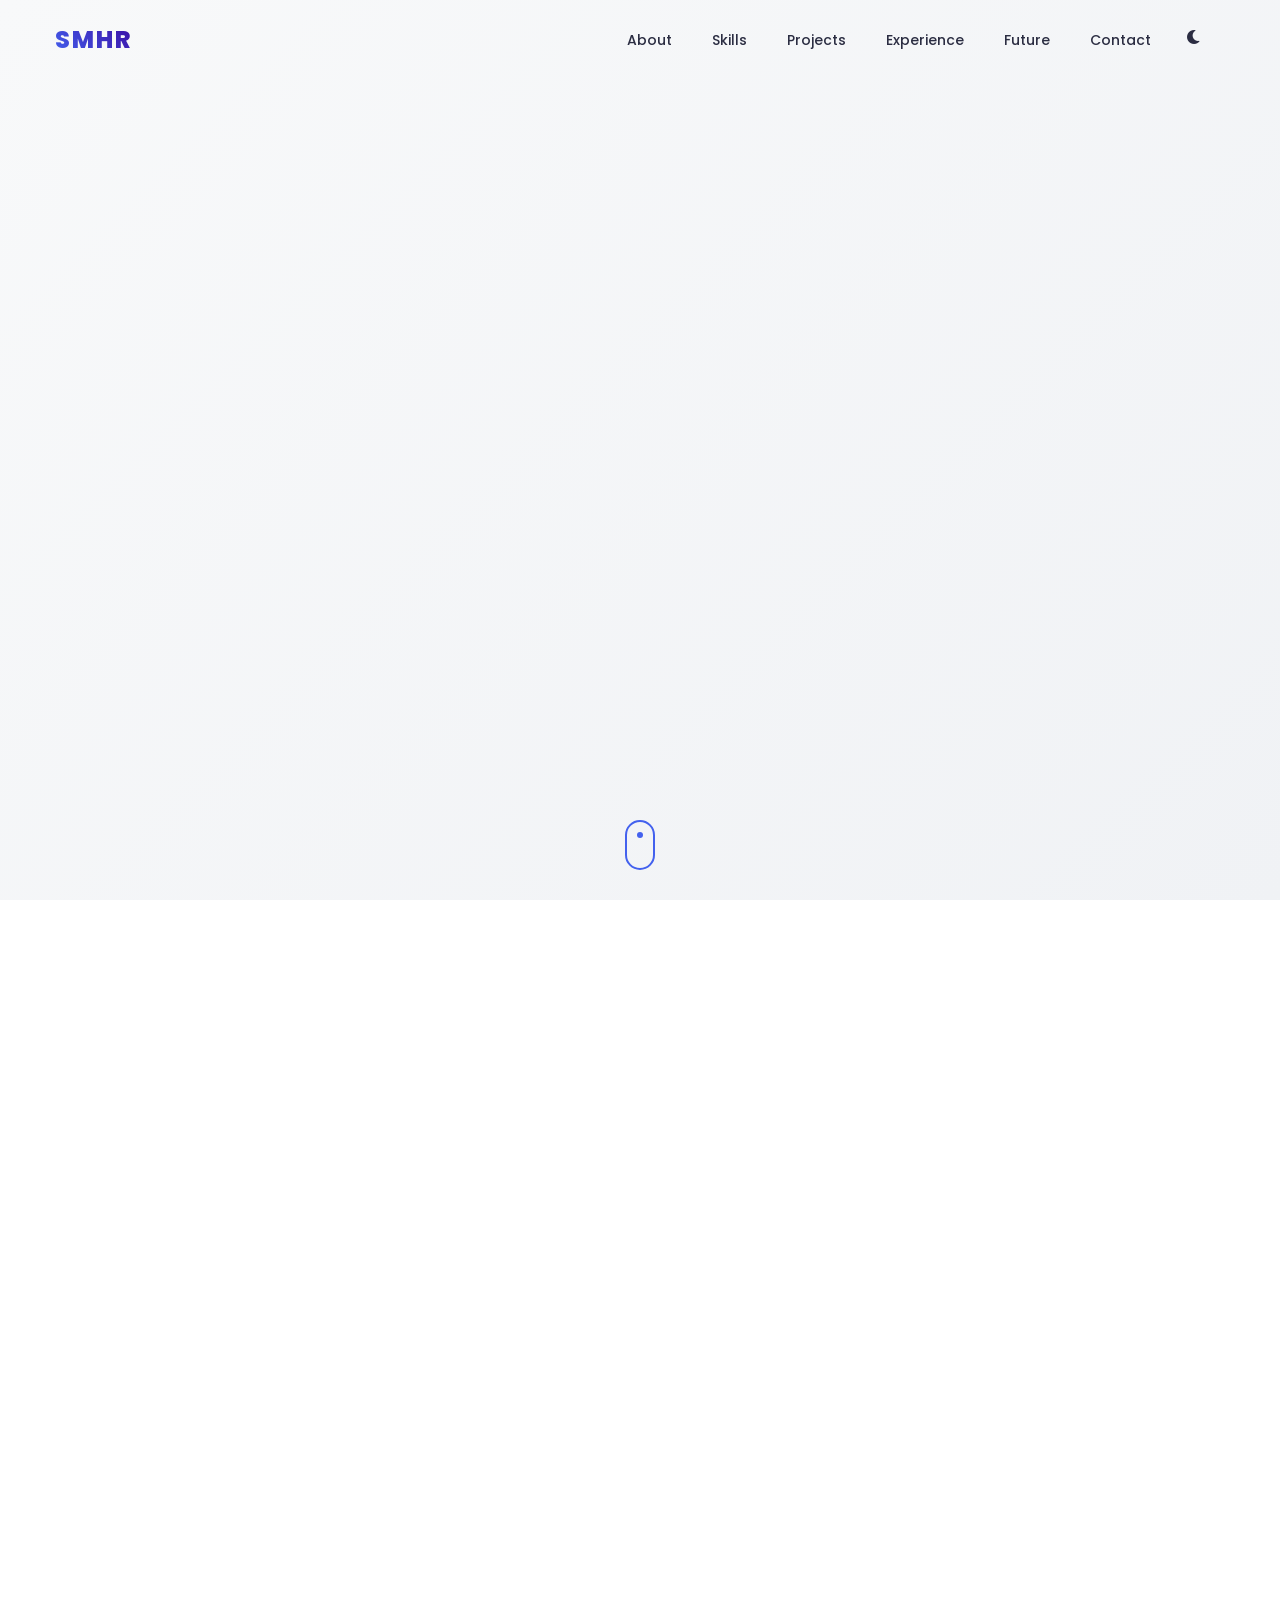
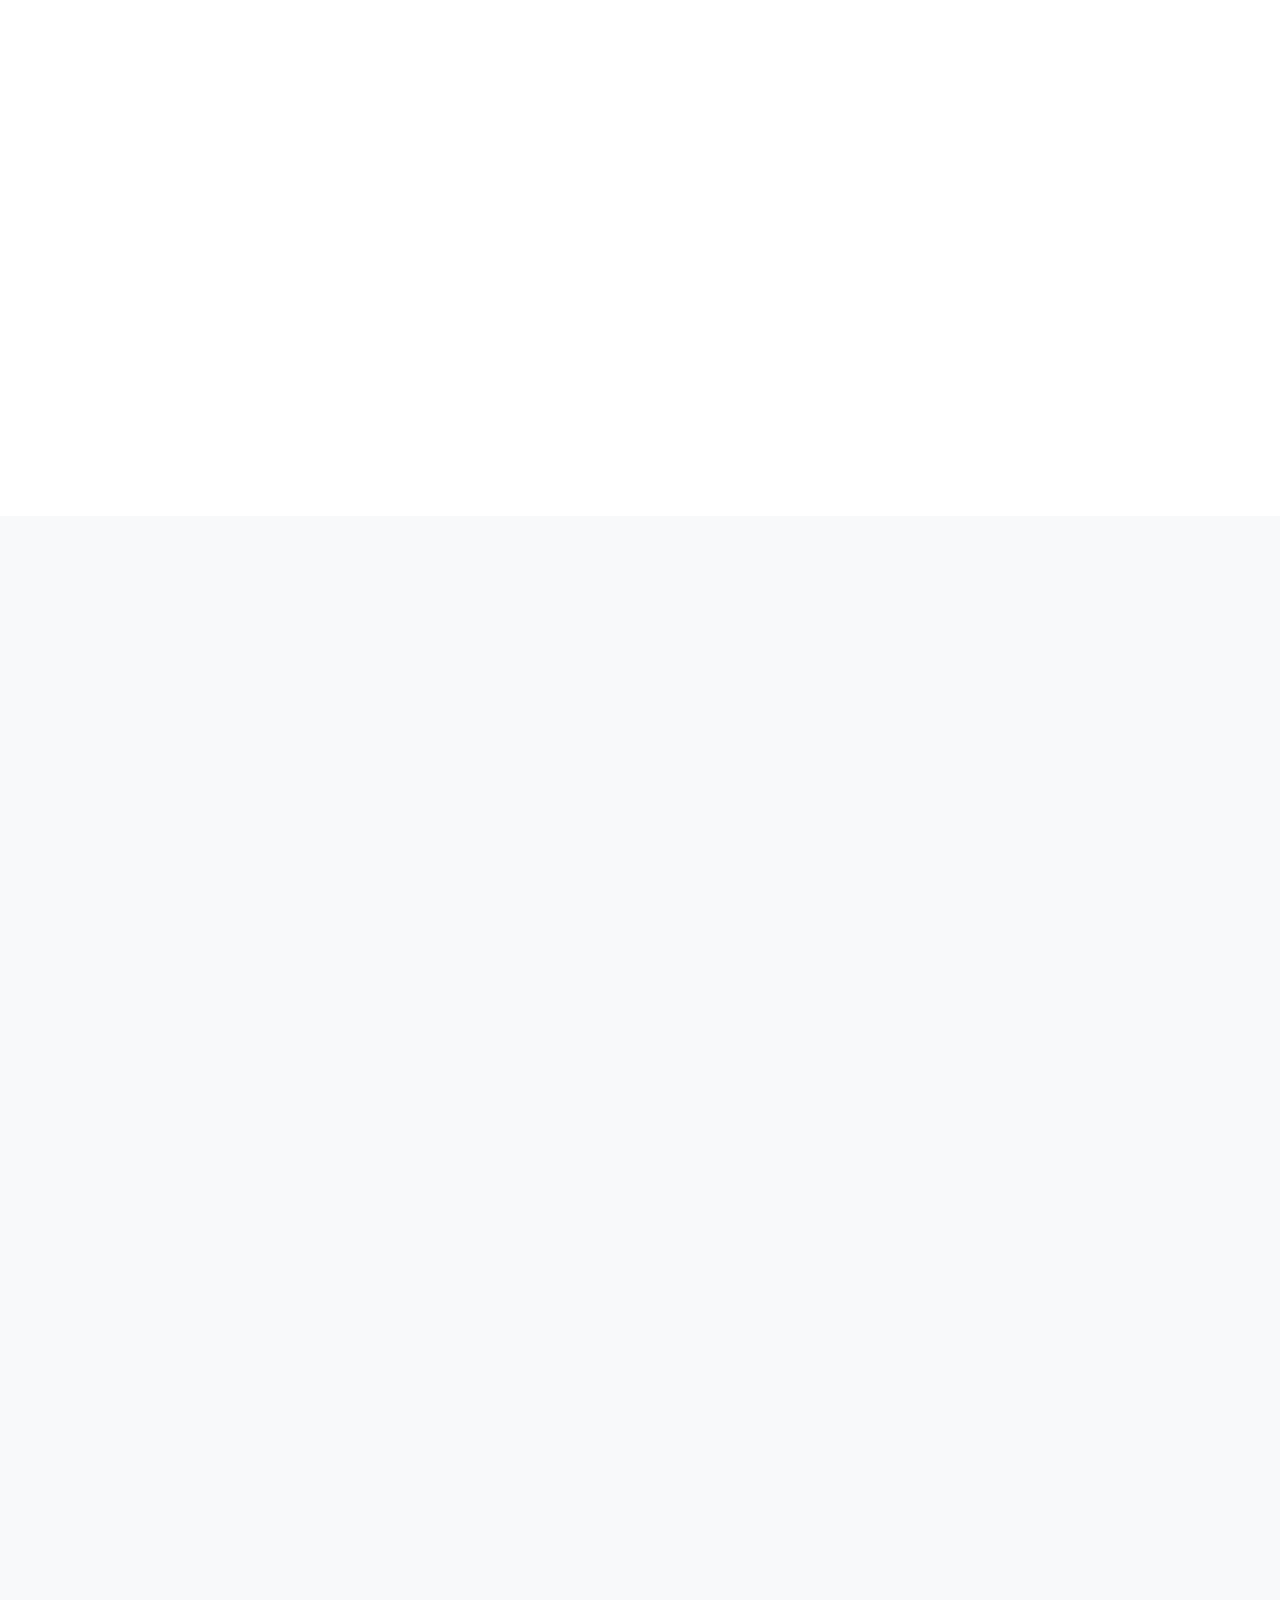
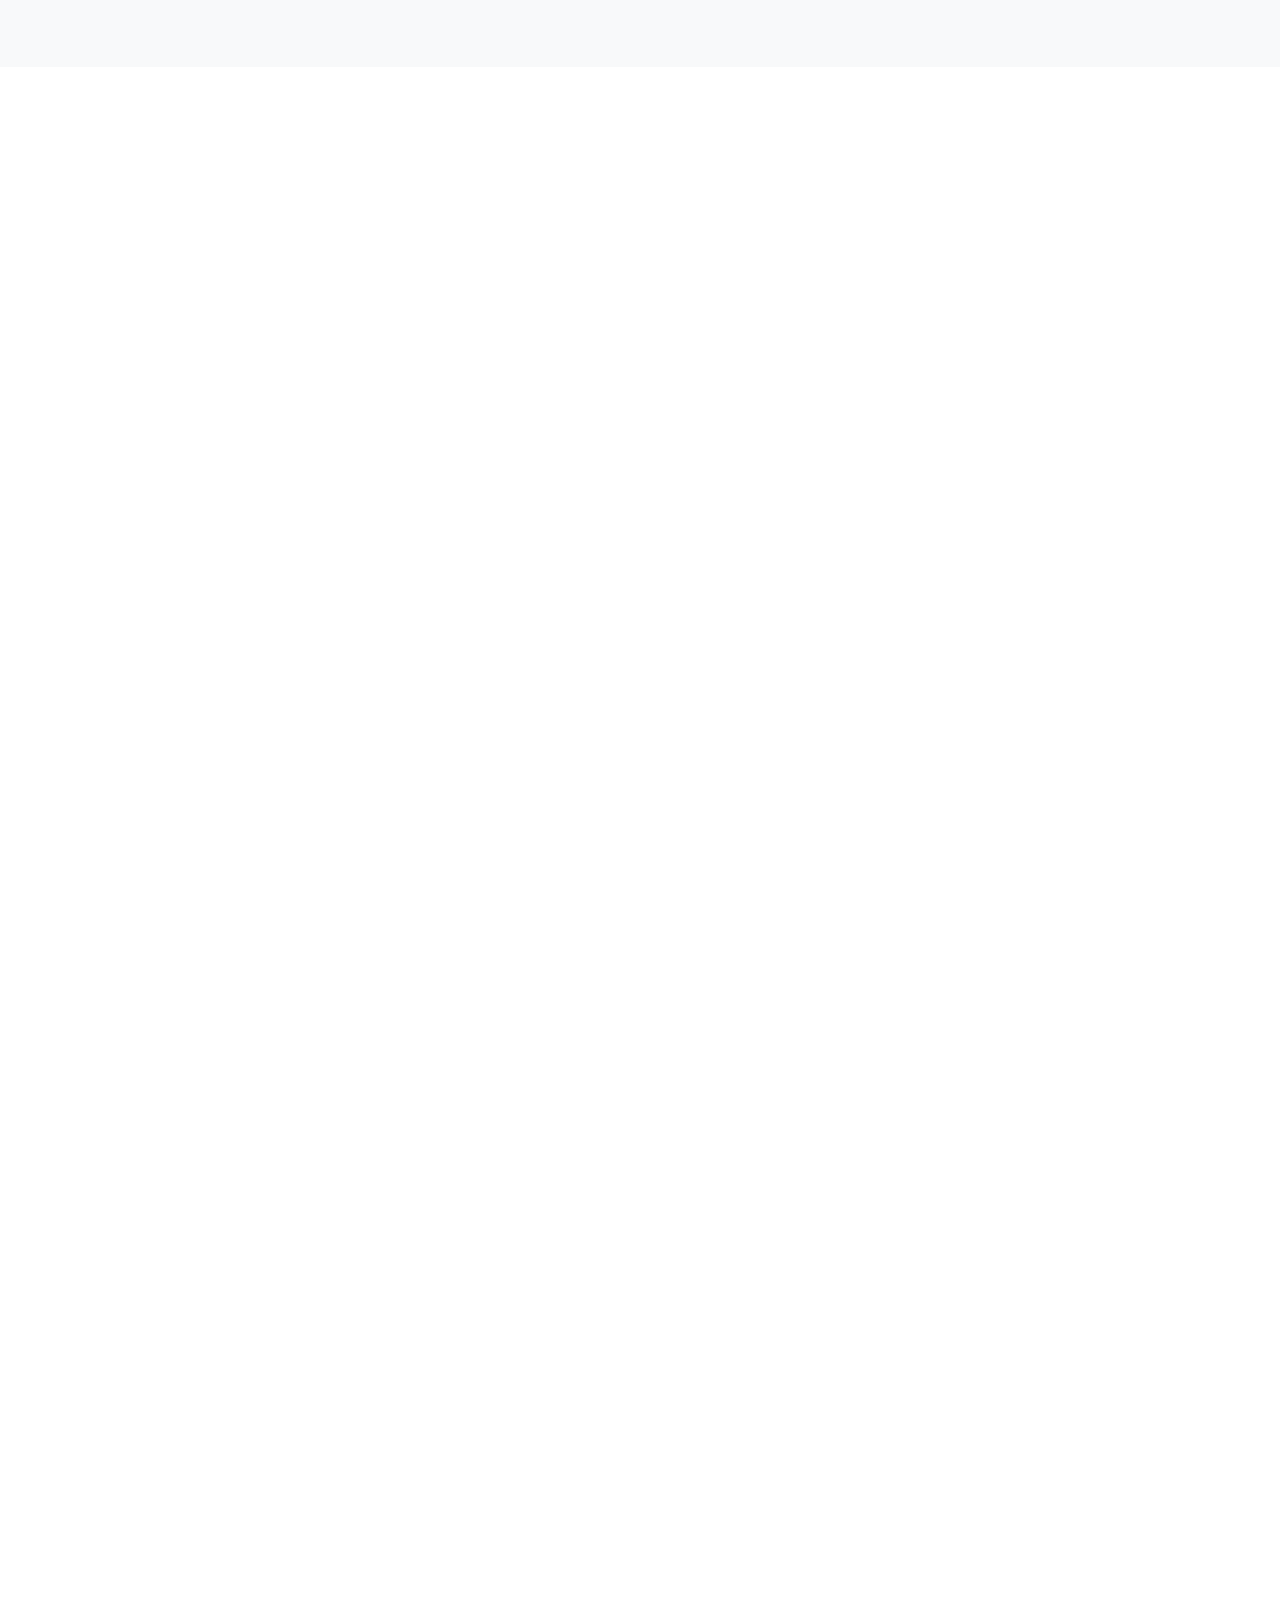
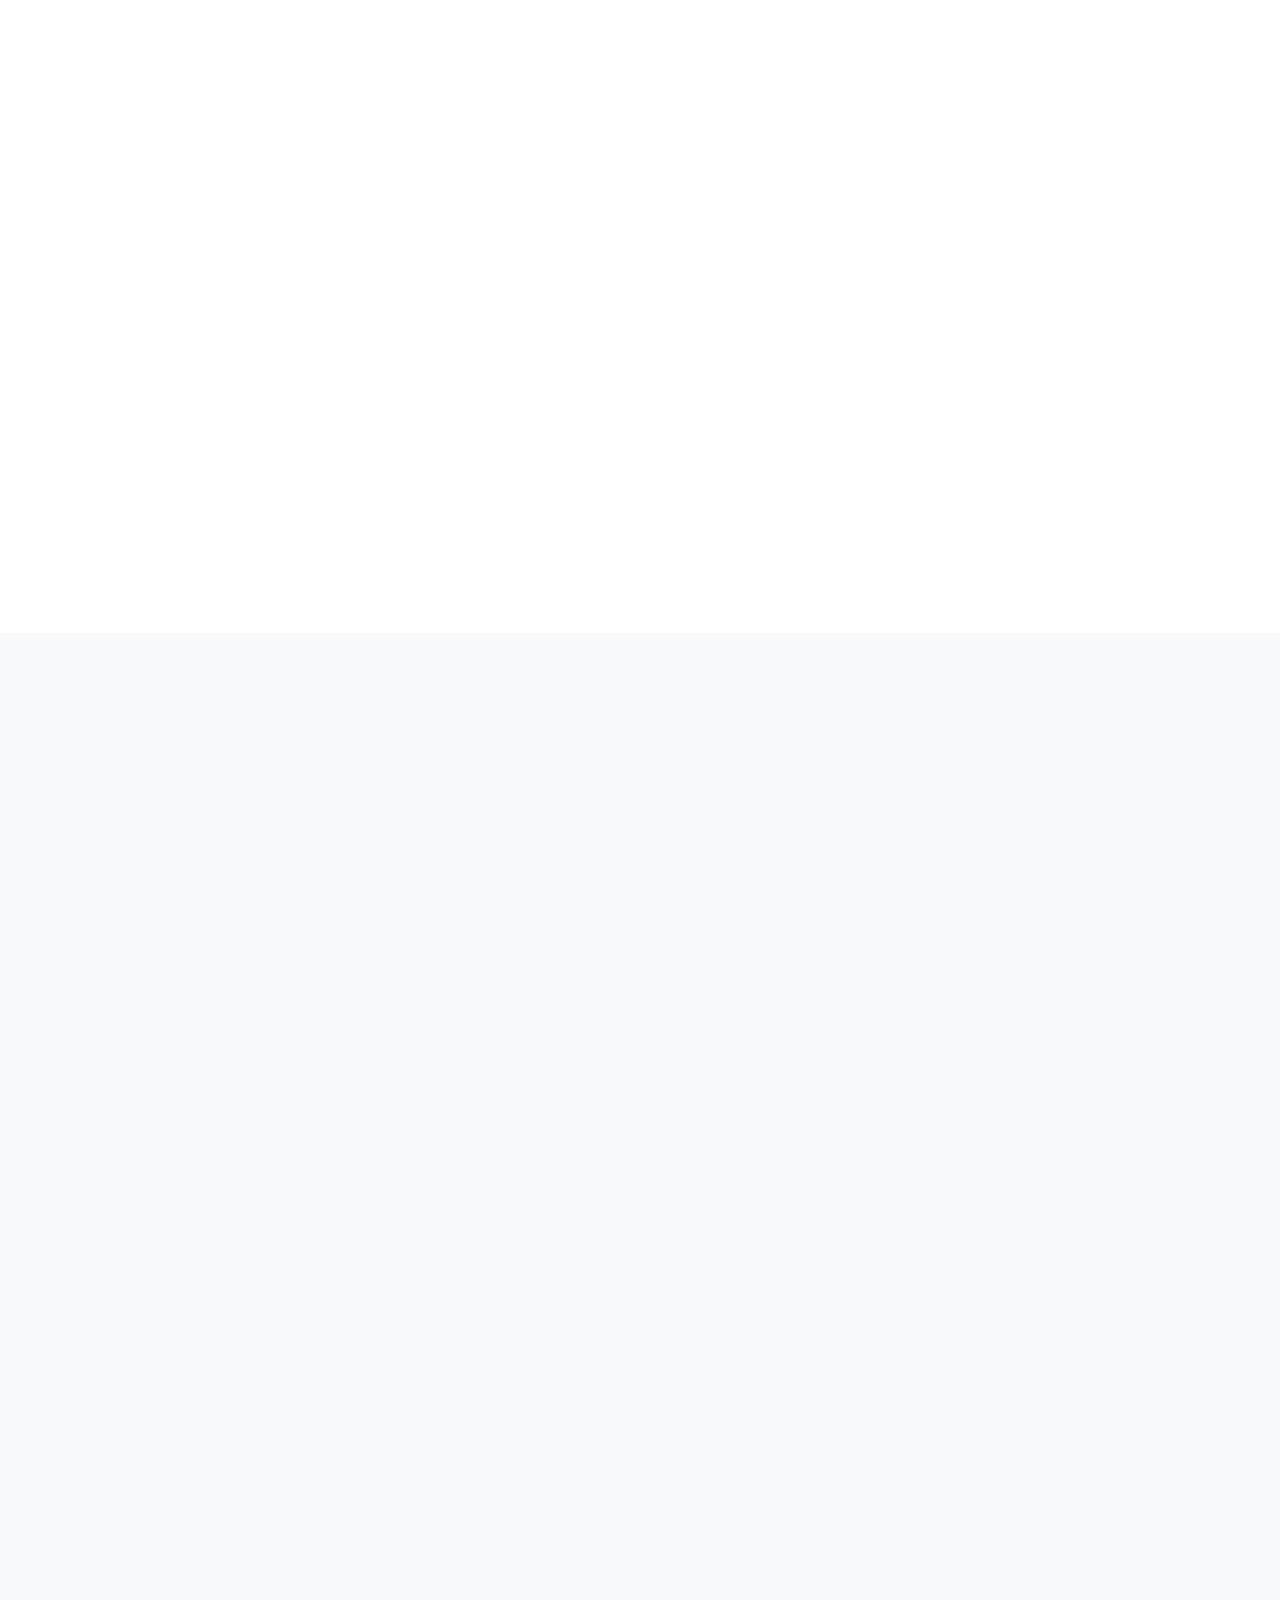
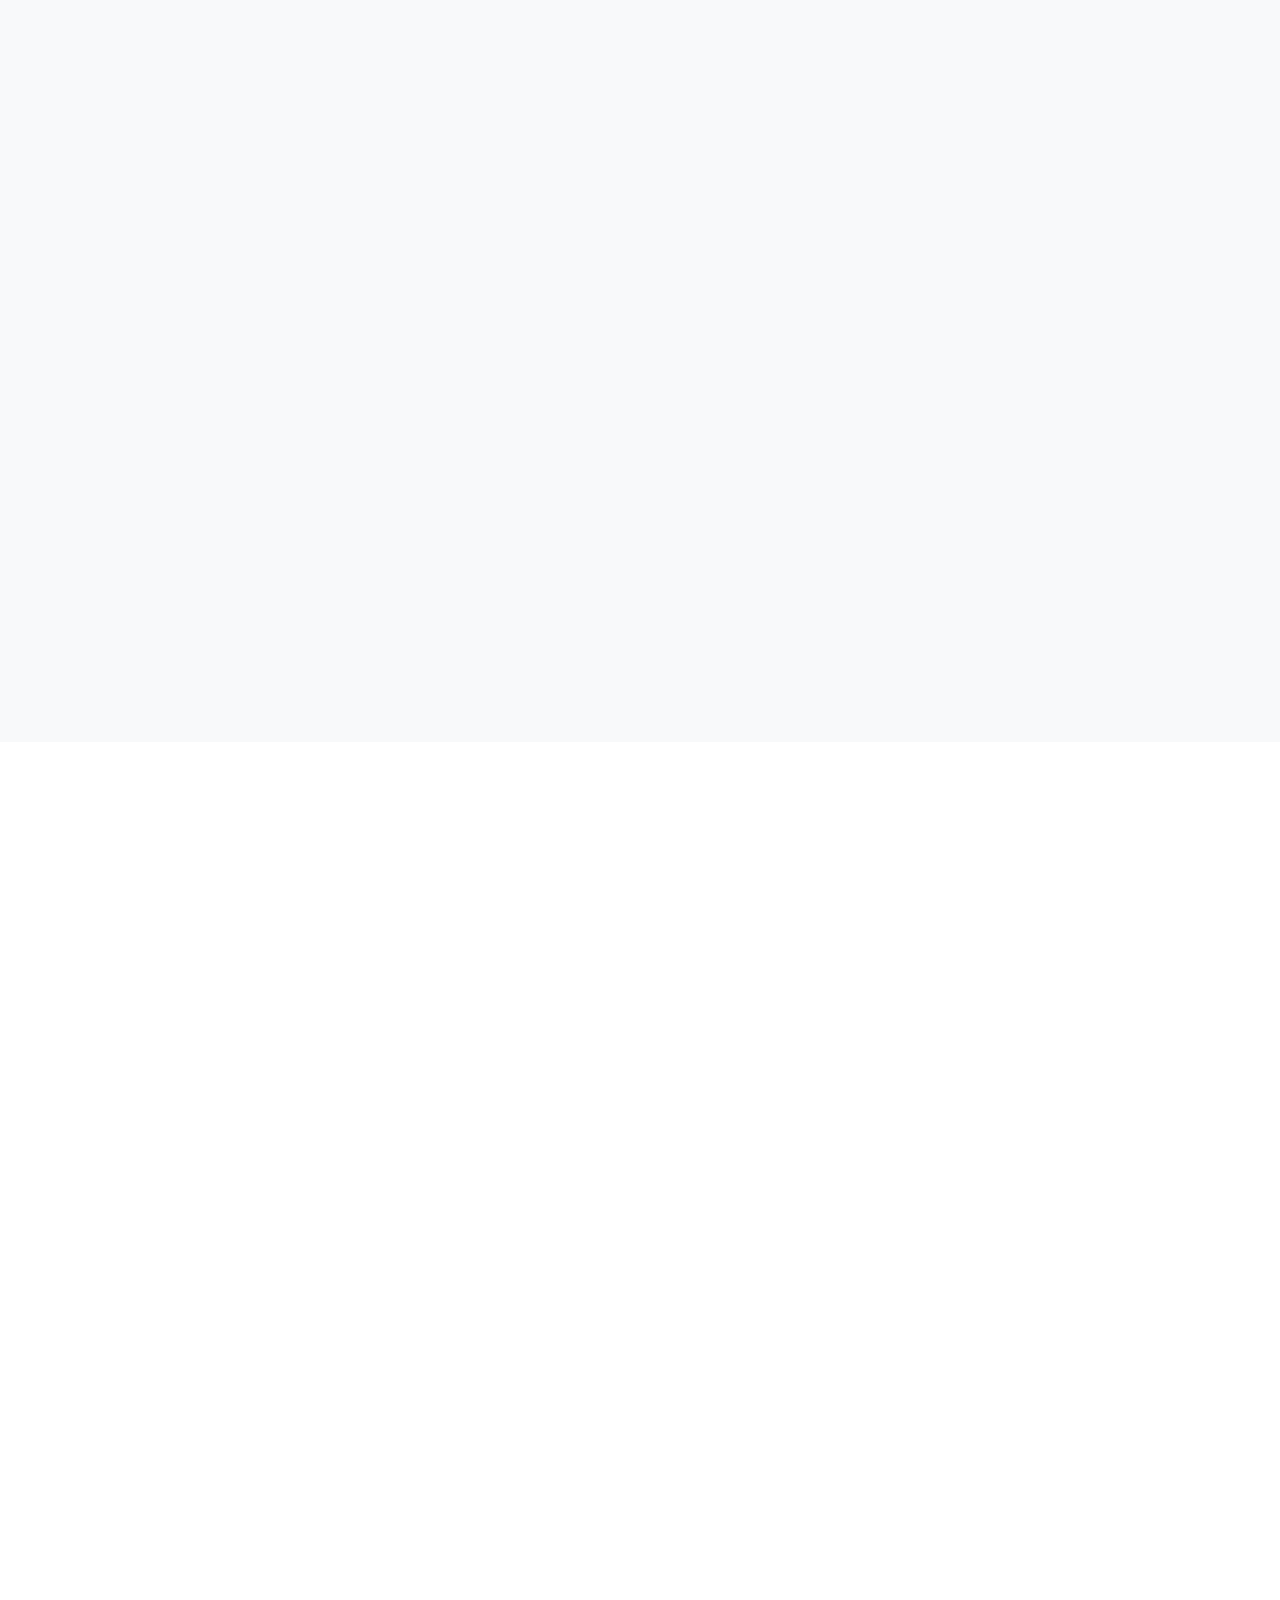
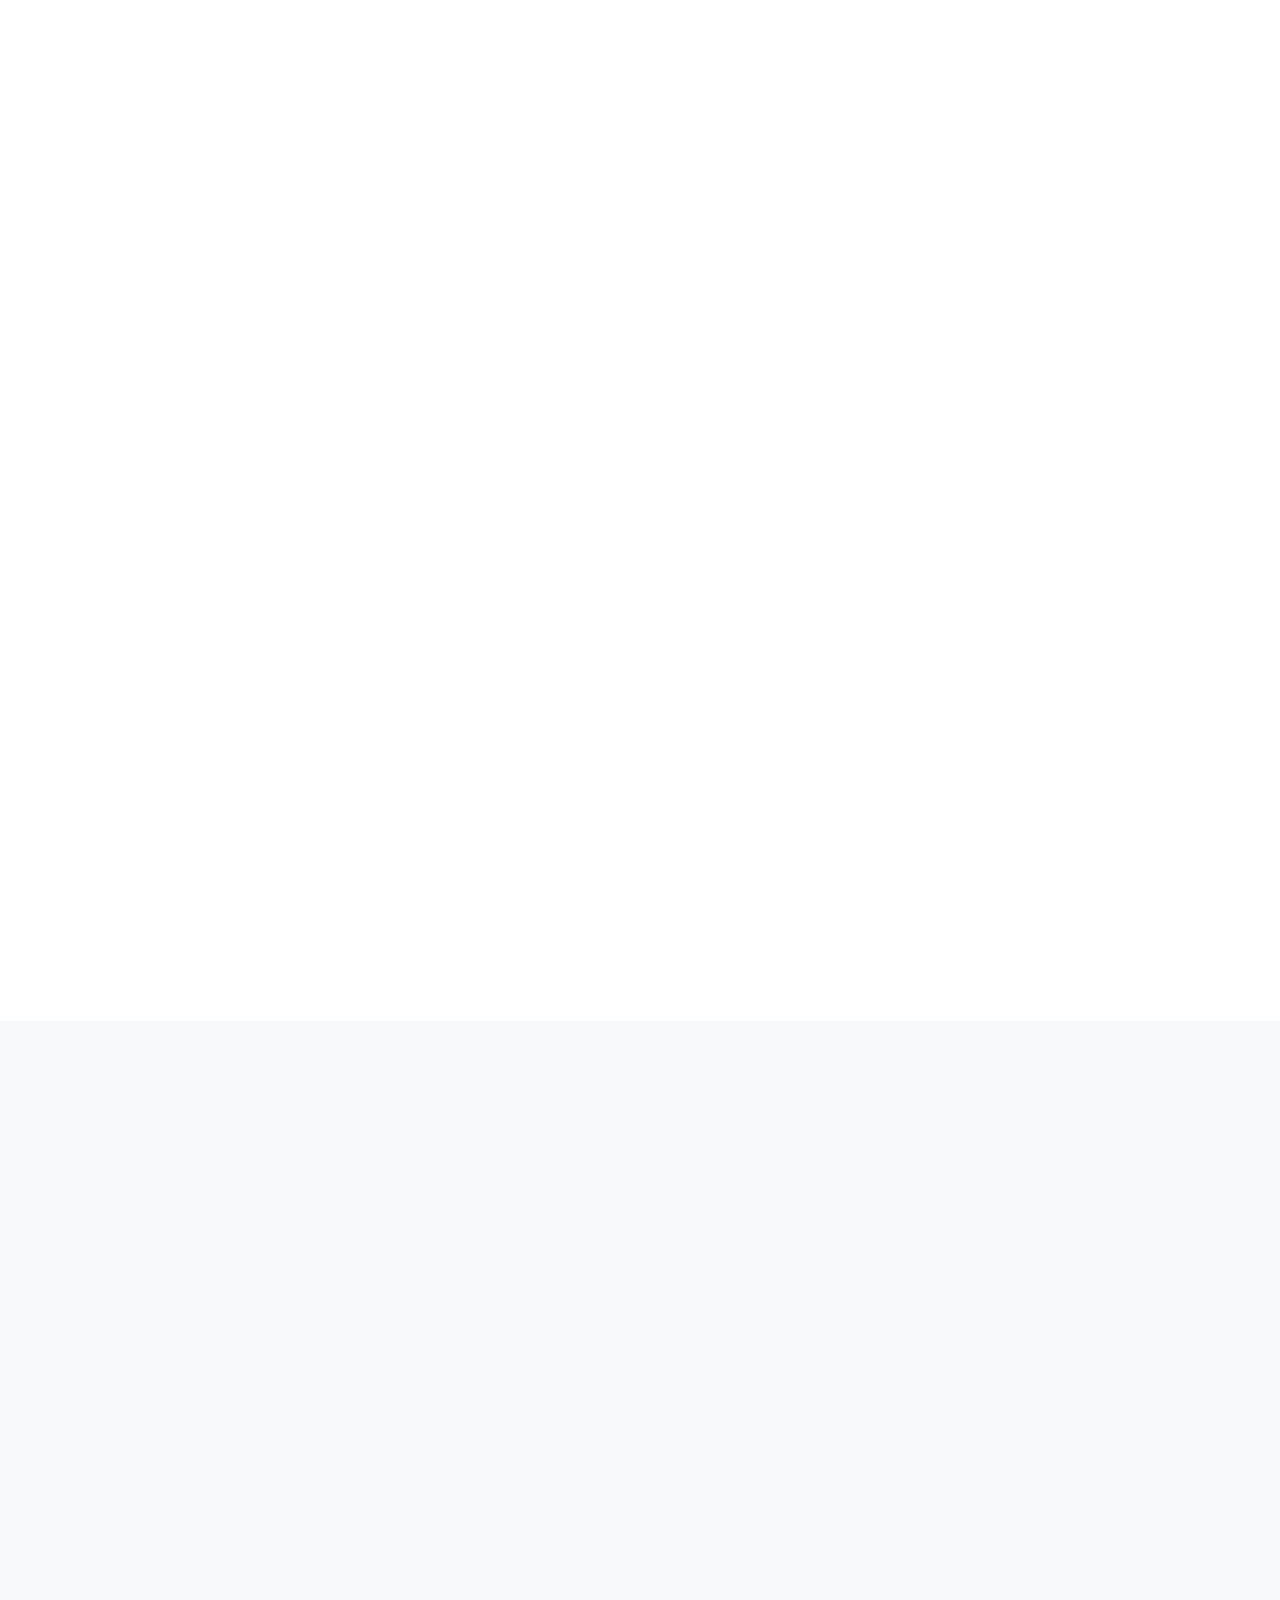
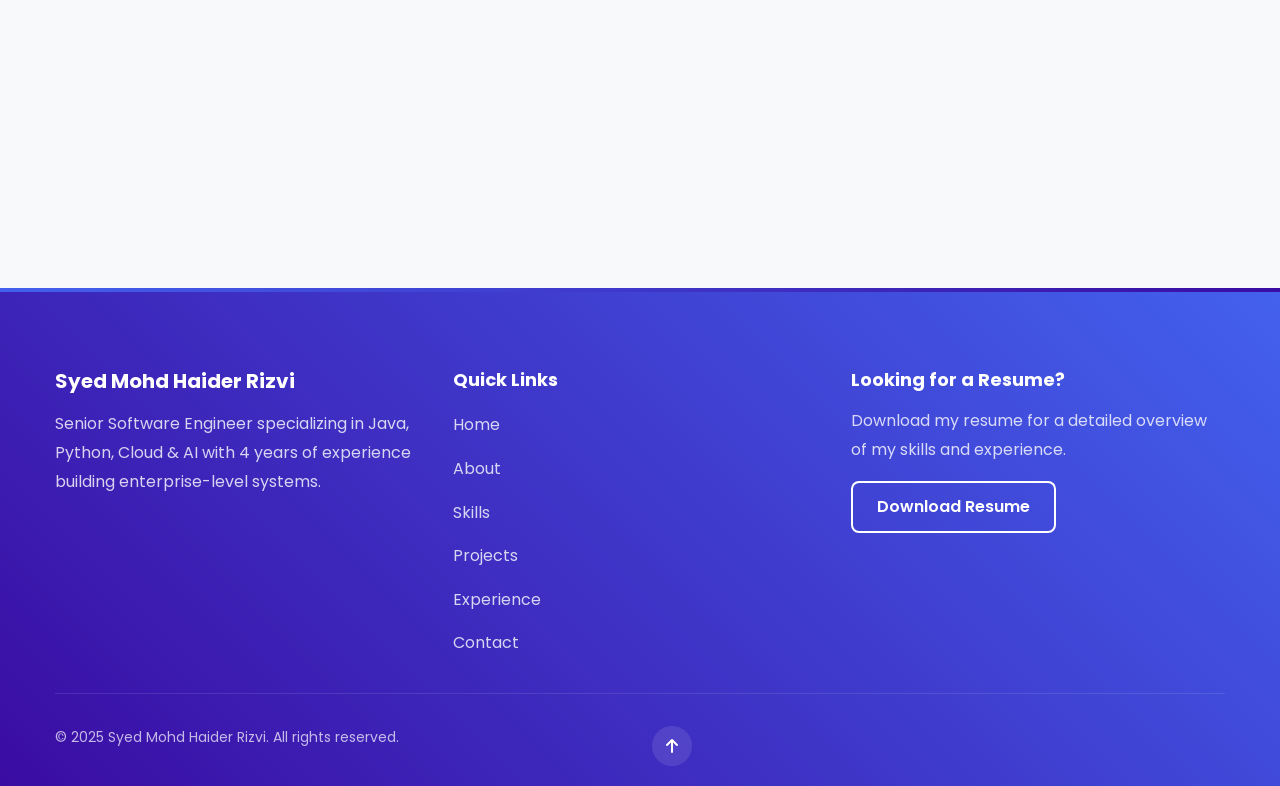
==== index.html @ 345842de "Update index.html" ====
<!DOCTYPE html>
<html lang="en">
<head>
    <meta charset="UTF-8">
    <meta name="viewport" content="width=device-width, initial-scale=1.0">
    <title>Syed Mohd Haider Rizvi | Senior Software Engineer</title>
    <meta name="description" content="Senior Software Engineer specializing in Java, Python, Cloud Architecture, AI applications, and Generative AI with 4 years of experience at HSBC and Ford.">

    <!-- Favicon -->
    <link rel="icon" type="image/png" href="favicon.png">

    <!-- Bootstrap CSS -->
    <link href="https://cdn.jsdelivr.net/npm/bootstrap@5.3.0-alpha1/dist/css/bootstrap.min.css" rel="stylesheet">
    
    <!-- Font Awesome -->
    <link rel="stylesheet" href="https://cdnjs.cloudflare.com/ajax/libs/font-awesome/6.0.0/css/all.min.css">
    
    <!-- Google Fonts -->
    <link href="https://fonts.googleapis.com/css2?family=Poppins:wght@300;400;500;600;700&family=Roboto:wght@300;400;500;700&display=swap" rel="stylesheet">
    
    <!-- AOS Animation Library -->
    <link href="https://unpkg.com/aos@2.3.1/dist/aos.css" rel="stylesheet">
    
    <!-- Custom CSS - with correct path -->
    <link rel="stylesheet" href="./css/style.css">
</head>
<body>
<!-- Preloader -->
<div id="preloader">
    <div class="loader">
        <svg width="100" height="100" viewBox="0 0 100 100">
            <circle class="loader-circle" cx="50" cy="50" r="40" />
            <circle class="loader-circle inner" cx="50" cy="50" r="30" />
        </svg>
    </div>
</div>

<!-- Navbar -->
<nav class="navbar navbar-expand-lg fixed-top" id="mainNav">
    <div class="container">
        <a class="navbar-brand js-scroll-trigger" href="#page-top">
            <span class="logo-text">SMHR</span>
        </a>
        <button class="navbar-toggler" type="button" data-bs-toggle="collapse" data-bs-target="#navbarResponsive" aria-controls="navbarResponsive" aria-expanded="false" aria-label="Toggle navigation">
            <span class="navbar-toggler-icon"></span>
        </button>
        <div class="collapse navbar-collapse" id="navbarResponsive">
            <ul class="navbar-nav ms-auto">
                <li class="nav-item">
                    <a class="nav-link js-scroll-trigger" href="#about">About</a>
                </li>
                <li class="nav-item">
                    <a class="nav-link js-scroll-trigger" href="#skills">Skills</a>
                </li>
                <li class="nav-item">
                    <a class="nav-link js-scroll-trigger" href="#projects">Projects</a>
                </li>
                <li class="nav-item">
                    <a class="nav-link js-scroll-trigger" href="#experience">Experience</a>
                </li>
                <li class="nav-item">
                    <a class="nav-link js-scroll-trigger" href="#future">Future</a>
                </li>
                <li class="nav-item">
                    <a class="nav-link js-scroll-trigger" href="#contact">Contact</a>
                </li>
                <li class="nav-item">
                    <button class="btn btn-sm mode-toggle" id="dark-mode-toggle">
                        <i class="fas fa-moon"></i>
                    </button>
                </li>
            </ul>
        </div>
    </div>
</nav>

<!-- Hero Section with Advanced Particle Background -->
<header id="page-top" class="hero-section">
    <div id="particles-js"></div>
    <div class="container h-100">
        <div class="row h-100 align-items-center">
            <div class="col-lg-5 text-center text-lg-start mb-5 mb-lg-0" data-aos="fade-right">
                <div class="profile-card">
                    <div class="profile-img-wrapper">
                        <div class="profile-img-container">
                            <img src="image.png" class="profile-img" alt="Syed Mohd Haider Rizvi">
                        </div>
                    </div>
                    <div class="profile-social-links">
                        <a href="https://www.linkedin.com/in/s-m-h-rizvi-0a40441ab/" target="_blank" class="profile-social-link"><i class="fab fa-linkedin-in"></i></a>
                        <a href="https://github.com/haider1998" target="_blank" class="profile-social-link"><i class="fab fa-github"></i></a>
                        <a href="mailto:syed.mohd.haider.rizvi281@gmail.com" class="profile-social-link"><i class="fas fa-envelope"></i></a>
                    </div>
                </div>
            </div>
            <div class="col-lg-7" data-aos="fade-left">
                <div class="hero-content">
                    <div class="hero-greeting">Hi, I'm</div>
                    <h1 class="hero-name">Syed Mohd Haider Rizvi</h1>
                    <div class="hero-title">
                        <span>Senior Software Engineer</span>
                        <div class="hero-line"></div>
                    </div>
                    <div class="hero-typed-wrapper">
                        I specialize in <span class="typed" id="typed-text"></span>
                    </div>
                    <p class="hero-description">With 4 years of experience building enterprise-level systems, AI solutions, and cloud architectures for the financial sector. Creator of PyVisualizer and PipelineIQ, open-source tools enhancing developer productivity and system performance.</p>
                    <div class="hero-btns">
                        <a href="#projects" class="btn btn-primary btn-lg js-scroll-trigger">View My Work</a>
                        <a href="#contact" class="btn btn-outline-primary btn-lg js-scroll-trigger">Contact Me</a>
                        <a href="https://github.com/haider1998/haider1998.github.io/blob/main/Updated%20Resume%20Gen%20exp.pdf" class="btn btn-outline-secondary btn-lg" target="_blank">Download Resume</a>
                    </div>
                </div>
            </div>
        </div>
    </div>

    <div class="hero-scroll-indicator">
        <a href="#about" class="js-scroll-trigger">
            <div class="scroll-arrow"></div>
        </a>
    </div>
</header>

<!-- About Section -->
<section id="about" class="about-section">
    <div class="container">
        <div class="section-title text-center" data-aos="fade-up">
            <span class="subtitle">About Me</span>
            <h2>My Background</h2>
            <div class="title-underline"></div>
        </div>

        <div class="row justify-content-center">
            <div class="col-lg-10">
                <div class="about-content" data-aos="fade-up">
                    <p class="lead-text">I'm a <strong>Senior Software Engineer</strong> passionate about building scalable, efficient solutions that solve complex business problems. With a focus on <strong>Java, Python, cloud technologies and AI</strong>, I've helped organizations optimize their systems and deliver innovative products.</p>

                    <div class="about-cards">
                        <div class="row">
                            <div class="col-md-4">
                                <div class="about-card" data-aos="zoom-in" data-aos-delay="100">
                                    <div class="about-card-icon">
                                        <i class="fas fa-code"></i>
                                    </div>
                                    <h3>Technical Excellence</h3>
                                    <p>I build high-performance, secure, and scalable applications using microservices architecture, cloud platforms, and modern programming languages.</p>
                                </div>
                            </div>
                            <div class="col-md-4">
                                <div class="about-card" data-aos="zoom-in" data-aos-delay="200">
                                    <div class="about-card-icon">
                                        <i class="fas fa-lightbulb"></i>
                                    </div>
                                    <h3>Innovation</h3>
                                    <p>I developed NLP-powered AI solutions that reduced query development time by 80% and created open-source tools for developer productivity.</p>
                                </div>
                            </div>
                            <div class="col-md-4">
                                <div class="about-card" data-aos="zoom-in" data-aos-delay="300">
                                    <div class="about-card-icon">
                                        <i class="fas fa-users"></i>
                                    </div>
                                    <h3>Leadership</h3>
                                    <p>I've mentored junior engineers, led development of mission-critical sub-products, and collaborated with global teams to deliver business value.</p>
                                </div>
                            </div>
                        </div>
                    </div>

                    <div class="about-philosophy mt-5">
                        <h3>My Philosophy</h3>
                        <p>I believe in delivering solutions that not only meet technical requirements but also drive business value. My approach combines deep technical knowledge with an understanding of business needs, allowing me to build systems that are both innovative and practical.</p>
                        <p>Whether optimizing existing systems to improve performance or creating new solutions that leverage cutting-edge technologies like AI and cloud computing, I'm committed to excellence in everything I build.</p>
                    </div>
                </div>
            </div>
        </div>
    </div>
</section>

<!-- Skills Section -->
<section id="skills" class="skills-section">
    <div class="container">
        <div class="section-title text-center" data-aos="fade-up">
            <span class="subtitle">My Expertise</span>
            <h2>Technical Skills</h2>
            <div class="title-underline"></div>
        </div>

        <div class="skills-nav-wrapper" data-aos="fade-up">
            <ul class="nav nav-pills skills-nav justify-content-center" id="skills-tab" role="tablist">
                <li class="nav-item" role="presentation">
                    <button class="nav-link active" id="technical-tab" data-bs-toggle="pill" data-bs-target="#technical" type="button" role="tab" aria-controls="technical" aria-selected="true">Technical</button>
                </li>
                <li class="nav-item" role="presentation">
                    <button class="nav-link" id="ai-tab" data-bs-toggle="pill" data-bs-target="#ai" type="button" role="tab" aria-controls="ai" aria-selected="false">AI & Data</button>
                </li>
                <li class="nav-item" role="presentation">
                    <button class="nav-link" id="cloud-tab" data-bs-toggle="pill" data-bs-target="#cloud" type="button" role="tab" aria-controls="cloud" aria-selected="false">Cloud & DevOps</button>
                </li>
                <li class="nav-item" role="presentation">
                    <button class="nav-link" id="leadership-tab" data-bs-toggle="pill" data-bs-target="#leadership" type="button" role="tab" aria-controls="leadership" aria-selected="false">Leadership</button>
                </li>
            </ul>
        </div>

        <div class="tab-content skills-content mt-4" id="skills-tabContent">
            <!-- Technical Skills Tab -->
            <div class="tab-pane fade show active" id="technical" role="tabpanel" aria-labelledby="technical-tab">
                <div class="row">
                    <div class="col-md-6">
                        <div class="skills-card" data-aos="fade-up">
                            <h3 class="skills-card-title">Programming Languages</h3>
                            <div class="skill-item">
                                <div class="skill-info">
                                    <span>Java</span>
                                    <span>95%</span>
                                </div>
                                <div class="progress">
                                    <div class="progress-bar" role="progressbar" style="width: 95%"></div>
                                </div>
                            </div>
                            <div class="skill-item">
                                <div class="skill-info">
                                    <span>Python</span>
                                    <span>90%</span>
                                </div>
                                <div class="progress">
                                    <div class="progress-bar" role="progressbar" style="width: 90%"></div>
                                </div>
                            </div>
                            <div class="skill-item">
                                <div class="skill-info">
                                    <span>SQL</span>
                                    <span>92%</span>
                                </div>
                                <div class="progress">
                                    <div class="progress-bar" role="progressbar" style="width: 92%"></div>
                                </div>
                            </div>
                            <div class="skill-item">
                                <div class="skill-info">
                                    <span>JavaScript</span>
                                    <span>85%</span>
                                </div>
                                <div class="progress">
                                    <div class="progress-bar" role="progressbar" style="width: 85%"></div>
                                </div>
                            </div>
                        </div>
                    </div>
                    <div class="col-md-6">
                        <div class="skills-card" data-aos="fade-up" data-aos-delay="100">
                            <h3 class="skills-card-title">Frameworks & Tools</h3>
                            <div class="skill-item">
                                <div class="skill-info">
                                    <span>Spring Boot & Spring Framework</span>
                                    <span>92%</span>
                                </div>
                                <div class="progress">
                                    <div class="progress-bar" role="progressbar" style="width: 92%"></div>
                                </div>
                            </div>
                            <div class="skill-item">
                                <div class="skill-info">
                                    <span>Docker & Kubernetes</span>
                                    <span>88%</span>
                                </div>
                                <div class="progress">
                                    <div class="progress-bar" role="progressbar" style="width: 88%"></div>
                                </div>
                            </div>
                            <div class="skill-item">
                                <div class="skill-info">
                                    <span>FastAPI</span>
                                    <span>85%</span>
                                </div>
                                <div class="progress">
                                    <div class="progress-bar" role="progressbar" style="width: 85%"></div>
                                </div>
                            </div>
                            <div class="skill-item">
                                <div class="skill-info">
                                    <span>Microservices Architecture</span>
                                    <span>90%</span>
                                </div>
                                <div class="progress">
                                    <div class="progress-bar" role="progressbar" style="width: 90%"></div>
                                </div>
                            </div>
                        </div>
                    </div>
                </div>
                <div class="row mt-4">
                    <div class="col-md-6">
                        <div class="skills-card" data-aos="fade-up" data-aos-delay="200">
                            <h3 class="skills-card-title">Databases</h3>
                            <div class="skill-item">
                                <div class="skill-info">
                                    <span>PostgreSQL</span>
                                    <span>90%</span>
                                </div>
                                <div class="progress">
                                    <div class="progress-bar" role="progressbar" style="width: 90%"></div>
                                </div>
                            </div>
                            <div class="skill-item">
                                <div class="skill-info">
                                    <span>BigQuery</span>
                                    <span>92%</span>
                                </div>
                                <div class="progress">
                                    <div class="progress-bar" role="progressbar" style="width: 92%"></div>
                                </div>
                            </div>
                            <div class="skill-item">
                                <div class="skill-info">
                                    <span>NoSQL</span>
                                    <span>85%</span>
                                </div>
                                <div class="progress">
                                    <div class="progress-bar" role="progressbar" style="width: 85%"></div>
                                </div>
                            </div>
                            <div class="skill-item">
                                <div class="skill-info">
                                    <span>CloudSQL</span>
                                    <span>88%</span>
                                </div>
                                <div class="progress">
                                    <div class="progress-bar" role="progressbar" style="width: 88%"></div>
                                </div>
                            </div>
                        </div>
                    </div>
                    <div class="col-md-6">
                        <div class="skills-card" data-aos="fade-up" data-aos-delay="300">
                            <h3 class="skills-card-title">Development Practices</h3>
                            <div class="skill-item">
                                <div class="skill-info">
                                    <span>RESTful APIs</span>
                                    <span>95%</span>
                                </div>
                                <div class="progress">
                                    <div class="progress-bar" role="progressbar" style="width: 95%"></div>
                                </div>
                            </div>
                            <div class="skill-item">
                                <div class="skill-info">
                                    <span>CI/CD</span>
                                    <span>90%</span>
                                </div>
                                <div class="progress">
                                    <div class="progress-bar" role="progressbar" style="width: 90%"></div>
                                </div>
                            </div>
                            <div class="skill-item">
                                <div class="skill-info">
                                    <span>Unit Testing</span>
                                    <span>92%</span>
                                </div>
                                <div class="progress">
                                    <div class="progress-bar" role="progressbar" style="width: 92%"></div>
                                </div>
                            </div>
                            <div class="skill-item">
                                <div class="skill-info">
                                    <span>System Design</span>
                                    <span>88%</span>
                                </div>
                                <div class="progress">
                                    <div class="progress-bar" role="progressbar" style="width: 88%"></div>
                                </div>
                            </div>
                        </div>
                    </div>
                </div>
            </div>

            <!-- AI & Data Tab -->
            <div class="tab-pane fade" id="ai" role="tabpanel" aria-labelledby="ai-tab">
                <div class="row">
                    <div class="col-md-6">
                        <div class="skills-card" data-aos="fade-up">
                            <h3 class="skills-card-title">Generative AI Skills</h3>
                            <div class="skill-item">
                                <div class="skill-info">
                                    <span>Large Language Models (LLMs)</span>
                                    <span>88%</span>
                                </div>
                                <div class="progress">
                                    <div class="progress-bar" role="progressbar" style="width: 88%"></div>
                                </div>
                            </div>
                            <div class="skill-item">
                                <div class="skill-info">
                                    <span>Prompt Engineering</span>
                                    <span>92%</span>
                                </div>
                                <div class="progress">
                                    <div class="progress-bar" role="progressbar" style="width: 92%"></div>
                                </div>
                            </div>
                            <div class="skill-item">
                                <div class="skill-info">
                                    <span>LangChain</span>
                                    <span>85%</span>
                                </div>
                                <div class="progress">
                                    <div class="progress-bar" role="progressbar" style="width: 85%"></div>
                                </div>
                            </div>
                            <div class="skill-item">
                                <div class="skill-info">
                                    <span>RAG (Retrieval Augmented Generation)</span>
                                    <span>80%</span>
                                </div>
                                <div class="progress">
                                    <div class="progress-bar" role="progressbar" style="width: 80%"></div>
                                </div>
                            </div>
                        </div>
                    </div>
                    <div class="col-md-6">
                        <div class="skills-card" data-aos="fade-up" data-aos-delay="100">
                            <h3 class="skills-card-title">Machine Learning</h3>
                            <div class="skill-item">
                                <div class="skill-info">
                                    <span>Predictive Analytics</span>
                                    <span>85%</span>
                                </div>
                                <div class="progress">
                                    <div class="progress-bar" role="progressbar" style="width: 85%"></div>
                                </div>
                            </div>
                            <div class="skill-item">
                                <div class="skill-info">
                                    <span>Natural Language Processing</span>
                                    <span>90%</span>
                                </div>
                                <div class="progress">
                                    <div class="progress-bar" role="progressbar" style="width: 90%"></div>
                                </div>
                            </div>
                            <div class="skill-item">
                                <div class="skill-info">
                                    <span>ML Model Development</span>
                                    <span>82%</span>
                                </div>
                                <div class="progress">
                                    <div class="progress-bar" role="progressbar" style="width: 82%"></div>
                                </div>
                            </div>
                            <div class="skill-item">
                                <div class="skill-info">
                                    <span>Feature Engineering</span>
                                    <span>85%</span>
                                </div>
                                <div class="progress">
                                    <div class="progress-bar" role="progressbar" style="width: 85%"></div>
                                </div>
                            </div>
                        </div>
                    </div>
                </div>
                <div class="row mt-4">
                    <div class="col-md-6">
                        <div class="skills-card" data-aos="fade-up" data-aos-delay="200">
                            <h3 class="skills-card-title">Data Engineering</h3>
                            <div class="skill-item">
                                <div class="skill-info">
                                    <span>Data Pipelines</span>
                                    <span>90%</span>
                                </div>
                                <div class="progress">
                                    <div class="progress-bar" role="progressbar" style="width: 90%"></div>
                                </div>
                            </div>
                            <div class="skill-item">
                                <div class="skill-info">
                                    <span>ETL Processes</span>
                                    <span>88%</span>
                                </div>
                                <div class="progress">
                                    <div class="progress-bar" role="progressbar" style="width: 88%"></div>
                                </div>
                            </div>
                            <div class="skill-item">
                                <div class="skill-info">
                                    <span>Big Data Processing</span>
                                    <span>85%</span>
                                </div>
                                <div class="progress">
                                    <div class="progress-bar" role="progressbar" style="width: 85%"></div>
                                </div>
                            </div>
                            <div class="skill-item">
                                <div class="skill-info">
                                    <span>Data Warehousing</span>
                                    <span>87%</span>
                                </div>
                                <div class="progress">
                                    <div class="progress-bar" role="progressbar" style="width: 87%"></div>
                                </div>
                            </div>
                        </div>
                    </div>
                    <div class="col-md-6">
                        <div class="skills-card" data-aos="fade-up" data-aos-delay="300">
                            <h3 class="skills-card-title">Data Visualization</h3>
                            <div class="skill-item">
                                <div class="skill-info">
                                    <span>Looker</span>
                                    <span>90%</span>
                                </div>
                                <div class="progress">
                                    <div class="progress-bar" role="progressbar" style="width: 90%"></div>
                                </div>
                            </div>
                            <div class="skill-item">
                                <div class="skill-info">
                                    <span>Data Studio</span>
                                    <span>88%</span>
                                </div>
                                <div class="progress">
                                    <div class="progress-bar" role="progressbar" style="width: 88%"></div>
                                </div>
                            </div>
                            <div class="skill-item">
                                <div class="skill-info">
                                    <span>D3.js</span>
                                    <span>82%</span>
                                </div>
                                <div class="progress">
                                    <div class="progress-bar" role="progressbar" style="width: 82%"></div>
                                </div>
                            </div>
                            <div class="skill-item">
                                <div class="skill-info">
                                    <span>Dashboard Development</span>
                                    <span>92%</span>
                                </div>
                                <div class="progress">
                                    <div class="progress-bar" role="progressbar" style="width: 92%"></div>
                                </div>
                            </div>
                        </div>
                    </div>
                </div>
            </div>

            <!-- Cloud & DevOps Tab -->
            <div class="tab-pane fade" id="cloud" role="tabpanel" aria-labelledby="cloud-tab">
                <div class="row">
                    <div class="col-md-6">
                        <div class="skills-card" data-aos="fade-up">
                            <h3 class="skills-card-title">Cloud Platforms</h3>
                            <div class="skill-item">
                                <div class="skill-info">
                                    <span>Google Cloud Platform (GCP)</span>
                                    <span>92%</span>
                                </div>
                                <div class="progress">
                                    <div class="progress-bar" role="progressbar" style="width: 92%"></div>
                                </div>
                            </div>
                            <div class="skill-item">
                                <div class="skill-info">
                                    <span>Amazon Web Services (AWS)</span>
                                    <span>85%</span>
                                </div>
                                <div class="progress">
                                    <div class="progress-bar" role="progressbar" style="width: 85%"></div>
                                </div>
                            </div>
                            <div class="skill-item">
                                <div class="skill-info">
                                    <span>Cloud Architecture Design</span>
                                    <span>88%</span>
                                </div>
                                <div class="progress">
                                    <div class="progress-bar" role="progressbar" style="width: 88%"></div>
                                </div>
                            </div>
                            <div class="skill-item">
                                <div class="skill-info">
                                    <span>Serverless Computing</span>
                                    <span>82%</span>
                                </div>
                                <div class="progress">
                                    <div class="progress-bar" role="progressbar" style="width: 82%"></div>
                                </div>
                            </div>
                        </div>
                    </div>
                    <div class="col-md-6">
                        <div class="skills-card" data-aos="fade-up" data-aos-delay="100">
                            <h3 class="skills-card-title">DevOps Practices</h3>
                            <div class="skill-item">
                                <div class="skill-info">
                                    <span>CI/CD Pipelines</span>
                                    <span>90%</span>
                                </div>
                                <div class="progress">
                                    <div class="progress-bar" role="progressbar" style="width: 90%"></div>
                                </div>
                            </div>
                            <div class="skill-item">
                                <div class="skill-info">
                                    <span>Infrastructure as Code</span>
                                    <span>85%</span>
                                </div>
                                <div class="progress">
                                    <div class="progress-bar" role="progressbar" style="width: 85%"></div>
                                </div>
                            </div>
                            <div class="skill-item">
                                <div class="skill-info">
                                    <span>Container Orchestration</span>
                                    <span>88%</span>
                                </div>
                                <div class="progress">
                                    <div class="progress-bar" role="progressbar" style="width: 88%"></div>
                                </div>
                            </div>
                            <div class="skill-item">
                                <div class="skill-info">
                                    <span>Monitoring & Observability</span>
                                    <span>86%</span>
                                </div>
                                <div class="progress">
                                    <div class="progress-bar" role="progressbar" style="width: 86%"></div>
                                </div>
                            </div>
                        </div>
                    </div>
                </div>
                <div class="row mt-4">
                    <div class="col-md-6">
                        <div class="skills-card" data-aos="fade-up" data-aos-delay="200">
                            <h3 class="skills-card-title">GCP Services</h3>
                            <div class="skill-tags">
                                <span class="skill-tag">Compute Engine</span>
                                <span class="skill-tag">Google Kubernetes Engine (GKE)</span>
                                <span class="skill-tag">Cloud Storage</span>
                                <span class="skill-tag">Cloud SQL</span>
                                <span class="skill-tag">BigQuery</span>
                                <span class="skill-tag">Dataflow</span>
                                <span class="skill-tag">Pub/Sub</span>
                                <span class="skill-tag">Cloud Functions</span>
                                <span class="skill-tag">Key Vault</span>
                                <span class="skill-tag">IAM</span>
                                <span class="skill-tag">VPC</span>
                            </div>
                        </div>
                    </div>
                    <div class="col-md-6">
                        <div class="skills-card" data-aos="fade-up" data-aos-delay="300">
                            <h3 class="skills-card-title">AWS Services</h3>
                            <div class="skill-tags">
                                <span class="skill-tag">EC2</span>
                                <span class="skill-tag">S3</span>
                                <span class="skill-tag">Lambda</span>
                                <span class="skill-tag">RDS</span>
                                <span class="skill-tag">DynamoDB</span>
                                <span class="skill-tag">EKS</span>
                                <span class="skill-tag">CloudFormation</span>
                                <span class="skill-tag">SQS</span>
                                <span class="skill-tag">IAM</span>
                                <span class="skill-tag">VPC</span>
                            </div>
                        </div>
                    </div>
                </div>
            </div>

            <!-- Leadership Tab -->
            <div class="tab-pane fade" id="leadership" role="tabpanel" aria-labelledby="leadership-tab">
                <div class="row">
                    <div class="col-md-6">
                        <div class="skills-card" data-aos="fade-up">
                            <h3 class="skills-card-title">Team Leadership</h3>
                            <div class="skill-item">
                                <div class="skill-info">
                                    <span>Mentoring & Coaching</span>
                                    <span>90%</span>
                                </div>
                                <div class="progress">
                                    <div class="progress-bar" role="progressbar" style="width: 90%"></div>
                                </div>
                            </div>
                            <div class="skill-item">
                                <div class="skill-info">
                                    <span>Team Coordination</span>
                                    <span>92%</span>
                                </div>
                                <div class="progress">
                                    <div class="progress-bar" role="progressbar" style="width: 92%"></div>
                                </div>
                            </div>
                            <div class="skill-item">
                                <div class="skill-info">
                                    <span>Knowledge Sharing</span>
                                    <span>95%</span>
                                </div>
                                <div class="progress">
                                    <div class="progress-bar" role="progressbar" style="width: 95%"></div>
                                </div>
                            </div>
                            <div class="skill-item">
                                <div class="skill-info">
                                    <span>Global Team Collaboration</span>
                                    <span>88%</span>
                                </div>
                                <div class="progress">
                                    <div class="progress-bar" role="progressbar" style="width: 88%"></div>
                                </div>
                            </div>
                        </div>
                    </div>
                    <div class="col-md-6">
                        <div class="skills-card" data-aos="fade-up" data-aos-delay="100">
                            <h3 class="skills-card-title">Project Management</h3>
                            <div class="skill-item">
                                <div class="skill-info">
                                    <span>Agile Methodologies</span>
                                    <span>92%</span>
                                </div>
                                <div class="progress">
                                    <div class="progress-bar" role="progressbar" style="width: 92%"></div>
                                </div>
                            </div>
                            <div class="skill-item">
                                <div class="skill-info">
                                    <span>End-to-End Delivery</span>
                                    <span>90%</span>
                                </div>
                                <div class="progress">
                                    <div class="progress-bar" role="progressbar" style="width: 90%"></div>
                                </div>
                            </div>
                            <div class="skill-item">
                                <div class="skill-info">
                                    <span>Requirements Gathering</span>
                                    <span>88%</span>
                                </div>
                                <div class="progress">
                                    <div class="progress-bar" role="progressbar" style="width: 88%"></div>
                                </div>
                            </div>
                            <div class="skill-item">
                                <div class="skill-info">
                                    <span>Risk Management</span>
                                    <span>85%</span>
                                </div>
                                <div class="progress">
                                    <div class="progress-bar" role="progressbar" style="width: 85%"></div>
                                </div>
                            </div>
                        </div>
                    </div>
                </div>
                <div class="row mt-4">
                    <div class="col-md-6">
                        <div class="skills-card" data-aos="fade-up" data-aos-delay="200">
                            <h3 class="skills-card-title">Strategic Thinking</h3>
                            <div class="skill-item">
                                <div class="skill-info">
                                    <span>Business Problem Solving</span>
                                    <span>88%</span>
                                </div>
                                <div class="progress">
                                    <div class="progress-bar" role="progressbar" style="width: 88%"></div>
                                </div>
                            </div>
                            <div class="skill-item">
                                <div class="skill-info">
                                    <span>Technology Evaluation</span>
                                    <span>90%</span>
                                </div>
                                <div class="progress">
                                    <div class="progress-bar" role="progressbar" style="width: 90%"></div>
                                </div>
                            </div>
                            <div class="skill-item">
                                <div class="skill-info">
                                    <span>Process Optimization</span>
                                    <span>92%</span>
                                </div>
                                <div class="progress">
                                    <div class="progress-bar" role="progressbar" style="width: 92%"></div>
                                </div>
                            </div>
                            <div class="skill-item">
                                <div class="skill-info">
                                    <span>Technical Vision</span>
                                    <span>85%</span>
                                </div>
                                <div class="progress">
                                    <div class="progress-bar" role="progressbar" style="width: 85%"></div>
                                </div>
                            </div>
                        </div>
                    </div>
                    <div class="col-md-6">
                        <div class="skills-card" data-aos="fade-up" data-aos-delay="300">
                            <h3 class="skills-card-title">Communication & Stakeholder Management</h3>
                            <div class="skill-item">
                                <div class="skill-info">
                                    <span>Technical Communication</span>
                                    <span>95%</span>
                                </div>
                                <div class="progress">
                                    <div class="progress-bar" role="progressbar" style="width: 95%"></div>
                                </div>
                            </div>
                            <div class="skill-item">
                                <div class="skill-info">
                                    <span>Cross-functional Collaboration</span>
                                    <span>90%</span>
                                </div>
                                <div class="progress">
                                    <div class="progress-bar" role="progressbar" style="width: 90%"></div>
                                </div>
                            </div>
                            <div class="skill-item">
                                <div class="skill-info">
                                    <span>Business Stakeholder Management</span>
                                    <span>88%</span>
                                </div>
                                <div class="progress">
                                    <div class="progress-bar" role="progressbar" style="width: 88%"></div>
                                </div>
                            </div>
                            <div class="skill-item">
                                <div class="skill-info">
                                    <span>Documentation & Knowledge Sharing</span>
                                    <span>92%</span>
                                </div>
                                <div class="progress">
                                    <div class="progress-bar" role="progressbar" style="width: 92%"></div>
                                </div>
                            </div>
                        </div>
                    </div>
                </div>
            </div>
        </div>
    </div>
</section>

<!-- Projects Section -->
<section id="projects" class="projects-section">
    <div class="container">
        <div class="section-title text-center" data-aos="fade-up">
            <span class="subtitle">My Work</span>
            <h2>Featured Projects</h2>
            <div class="title-underline"></div>
        </div>

        <div class="projects-filter text-center" data-aos="fade-up">
            <button class="filter-btn active" data-filter="all">All</button>
            <button class="filter-btn" data-filter="open-source">Open Source</button>
            <button class="filter-btn" data-filter="enterprise">Enterprise</button>
            <button class="filter-btn" data-filter="ai">AI & ML</button>
            <button class="filter-btn" data-filter="data">Data Engineering</button>
        </div>

        <div class="row projects-container">
            <!-- PyVisualizer Project -->
            <div class="col-lg-6 project-item" data-category="open-source ai" data-aos="fade-up">
                <div class="project-card">
                    <div class="project-image">
                        <div class="project-placeholder" style="background-color: #3E92CC;">
                            <i class="fas fa-project-diagram"></i>
                            <span>PyVisualizer</span>
                        </div>
                        <div class="project-links">
                            <a href="#" class="project-link-btn" data-bs-toggle="modal" data-bs-target="#projectModal1">
                                <i class="fas fa-info-circle"></i> Details
                            </a>
                            <a href="#" class="project-link-btn">
                                <i class="fas fa-external-link-alt"></i> Live Demo
                            </a>
                            <a href="#" class="project-link-btn">
                                <i class="fab fa-github"></i> GitHub
                            </a>
                        </div>
                    </div>
                    <div class="project-content">
                        <h3 class="project-title">PyVisualizer</h3>
                        <p class="project-description">An architectural intelligence tool that transforms Python codebases into interactive diagrams, leveraging AST parsing and D3.js visualizations.</p>
                        <div class="project-tech">
                            <span class="project-tech-item">Python</span>
                            <span class="project-tech-item">D3.js</span>
                            <span class="project-tech-item">AST</span>
                            <span class="project-tech-item">Open Source</span>
                        </div>
                    </div>
                </div>
            </div>

            <!-- PipelineIQ Project -->
            <div class="col-lg-6 project-item" data-category="open-source data ai" data-aos="fade-up" data-aos-delay="100">
                <div class="project-card">
                    <div class="project-image">
                        <div class="project-placeholder" style="background-color: #5C4EE5;">
                            <i class="fas fa-database"></i>
                            <span>PipelineIQ</span>
                        </div>
                        <div class="project-links">
                            <a href="#" class="project-link-btn" data-bs-toggle="modal" data-bs-target="#projectModal2">
                                <i class="fas fa-info-circle"></i> Details
                            </a>
                            <a href="#" class="project-link-btn">
                                <i class="fas fa-external-link-alt"></i> Live Demo
                            </a>
                            <a href="#" class="project-link-btn">
                                <i class="fab fa-github"></i> GitHub
                            </a>
                        </div>
                    </div>
                    <div class="project-content">
                        <h3 class="project-title">PipelineIQ</h3>
                        <p class="project-description">An AI-powered platform providing predictive intelligence for BigQuery workflows with ML models that predict query performance with up to 84% accuracy.</p>
                        <div class="project-tech">
                            <span class="project-tech-item">Python</span>
                            <span class="project-tech-item">Machine Learning</span>
                            <span class="project-tech-item">BigQuery</span>
                            <span class="project-tech-item">Data Visualization</span>
                        </div>
                    </div>
                </div>
            </div>

            <!-- Business Finance Management Project -->
            <div class="col-lg-6 project-item" data-category="enterprise data" data-aos="fade-up" data-aos-delay="200">
                <div class="project-card">
                    <div class="project-image">
                        <div class="project-placeholder" style="background-color: #E63946;">
                            <i class="fas fa-chart-line"></i>
                            <span>BFM</span>
                        </div>
                        <div class="project-links">
                            <a href="#" class="project-link-btn" data-bs-toggle="modal" data-bs-target="#projectModal3">
                                <i class="fas fa-info-circle"></i> Details
                            </a>
                        </div>
                    </div>
                    <div class="project-content">
                        <h3 class="project-title">Business Finance Management (HSBC)</h3>
                        <p class="project-description">A scalable product for transaction categorization, cash flow analysis, and management, improving financial insights for 500K+ businesses.</p>
                        <div class="project-tech">
                            <span class="project-tech-item">Java</span>
                            <span class="project-tech-item">Spring Boot</span>
                            <span class="project-tech-item">GCP</span>
                            <span class="project-tech-item">Microservices</span>
                        </div>
                    </div>
                </div>
            </div>

            <!-- MI Dashboard Project -->
            <div class="col-lg-6 project-item" data-category="enterprise data" data-aos="fade-up" data-aos-delay="300">
                <div class="project-card">
                    <div class="project-image">
                        <div class="project-placeholder" style="background-color: #2A9D8F;">
                            <i class="fas fa-tachometer-alt"></i>
                            <span>MI Dashboard</span>
                        </div>
                        <div class="project-links">
                            <a href="#" class="project-link-btn" data-bs-toggle="modal" data-bs-target="#projectModal4">
                                <i class="fas fa-info-circle"></i> Details
                            </a>
                        </div>
                    </div>
                    <div class="project-content">
                        <h3 class="project-title">MI Dashboard (HSBC)</h3>
                        <p class="project-description">A comprehensive dashboard for business decision-making using BigQuery, Dataflow, and Looker, enabling real-time, data-driven financial insights with 0 error rate.</p>
                        <div class="project-tech">
                            <span class="project-tech-item">BigQuery</span>
                            <span class="project-tech-item">Dataflow</span>
                            <span class="project-tech-item">Looker</span>
                            <span class="project-tech-item">Data Visualization</span>
                        </div>
                    </div>
                </div>
            </div>

            <!-- NLP SQL Generator Project -->
            <div class="col-lg-6 project-item" data-category="enterprise ai" data-aos="fade-up" data-aos-delay="400">
                <div class="project-card">
                    <div class="project-image">
                        <div class="project-placeholder" style="background-color: #8338EC;">
                            <i class="fas fa-robot"></i>
                            <span>NLP SQL Generator</span>
                        </div>
                        <div class="project-links">
                            <a href="#" class="project-link-btn" data-bs-toggle="modal" data-bs-target="#projectModal5">
                                <i class="fas fa-info-circle"></i> Details
                            </a>
                        </div>
                    </div>
                    <div class="project-content">
                        <h3 class="project-title">NLP SQL Generator (HSBC)</h3>
                        <p class="project-description">An AI solution enabling users to generate SQL queries via natural language, reducing development time by 80% and improving data accessibility.</p>
                        <div class="project-tech">
                            <span class="project-tech-item">OpenAI</span>
                            <span class="project-tech-item">LangChain</span>
                            <span class="project-tech-item">Python</span>
                            <span class="project-tech-item">NLP</span>
                        </div>
                    </div>
                </div>
            </div>

            <!-- Automated Data Feed Tool Project -->
            <div class="col-lg-6 project-item" data-category="enterprise data" data-aos="fade-up" data-aos-delay="500">
                <div class="project-card">
                    <div class="project-image">
                        <div class="project-placeholder" style="background-color: #F77F00;">
                            <i class="fas fa-cogs"></i>
                            <span>Data Feed Automation</span>
                        </div>
                        <div class="project-links">
                            <a href="#" class="project-link-btn" data-bs-toggle="modal" data-bs-target="#projectModal6">
                                <i class="fas fa-info-circle"></i> Details
                            </a>
                        </div>
                    </div>
                    <div class="project-content">
                        <h3 class="project-title">Automated Data Feed Tool (Ford)</h3>
                        <p class="project-description">A web-based automation tool that reduced manual feed setup time from 3-5 hours to 30 seconds, resulting in $120,000 in annual cost savings.</p>
                        <div class="project-tech">
                            <span class="project-tech-item">Python</span>
                            <span class="project-tech-item">GCP</span>
                            <span class="project-tech-item">Automation</span>
                            <span class="project-tech-item">Web APIs</span>
                        </div>
                    </div>
                </div>
            </div>
        </div>
    </div>
</section>

<!-- Experience Section -->
<section id="experience" class="experience-section">
    <div class="container">
        <div class="section-title text-center" data-aos="fade-up">
            <span class="subtitle">My Journey</span>
            <h2>Professional Experience</h2>
            <div class="title-underline"></div>
        </div>

        <div class="timeline" data-aos="fade-up">
            <!-- Ford Experience -->
            <div class="timeline-item">
                <div class="timeline-marker"></div>
                <div class="timeline-content" data-aos="fade-right">
                    <div class="timeline-date">August 2024 - Present</div>
                    <h3 class="timeline-title">Senior Software Engineer</h3>
                    <h4 class="timeline-company"><i class="fas fa-building"></i> Ford, Chennai, India</h4>
                    <div class="timeline-description">
                        <ul>
                            <li>Spearheaded the development of a large-scale data product handling 25 PB of data, focusing on feeds processing, prediction and scalability.</li>
                            <li>Developed a web-based automation tool within a limited timeframe, reducing manual feed setup time from 3-5 hours to 30 seconds, resulting in $120,000 in annual cost savings.</li>
                            <li>Collaborate with global teams and report directly to the Global Manager (USA), ensuring alignment on project goals and delivering high-quality, scalable solutions that meet business objectives.</li>
                        </ul>
                    </div>
                    <div class="timeline-tags">
                        <span class="timeline-tag">Java</span>
                        <span class="timeline-tag">Python</span>
                        <span class="timeline-tag">GCP</span>
                        <span class="timeline-tag">Cloud</span>
                        <span class="timeline-tag">Automation</span>
                        <span class="timeline-tag">JUnit</span>
                        <span class="timeline-tag">Mockito</span>
                    </div>
                </div>
            </div>

            <!-- HSBC Experience -->
            <div class="timeline-item">
                <div class="timeline-marker"></div>
                <div class="timeline-content" data-aos="fade-left">
                    <div class="timeline-date">January 2022 - August 2024</div>
                    <h3 class="timeline-title">Senior Software Engineer</h3>
                    <h4 class="timeline-company"><i class="fas fa-building"></i> HSBC, Pune, India</h4>
                    <div class="timeline-description">
                        <ul>
                            <li>Led the design and development of enterprise-level microservice applications for Kinetic, generating over $1 billion annual turnover.</li>
                            <li>Developed NLP-powered AI solutions using OpenAI's GPT models, integrated with enterprise data pipelines, enabling users to create SQL queries via natural language, reducing development time by 80% and improving data accessibility for financial reporting.</li>
                            <li>Enhanced API performance by 5x, enabling faster transactions for 300,000 business customers.</li>
                            <li>Optimized microservice architecture, reducing infrastructure costs by 20% while ensuring high availability and compliance with financial industry regulations.</li>
                            <li>Collaborated with global teams to deliver end-to-end scalable cloud solutions using GCP, Docker, Kubernetes, and CloudSQL, enabling seamless CI/CD pipelines and reducing deployment time.</li>
                            <li>Mentored new joiners and juniors, providing guidance on development best practices and financial technologies.</li>
                        </ul>
                    </div>
                    <div class="timeline-tags">
                        <span class="timeline-tag">Java</span>
                        <span class="timeline-tag">Spring Boot</span>
                        <span class="timeline-tag">Microservices</span>
                        <span class="timeline-tag">GCP</span>
                        <span class="timeline-tag">Docker</span>
                        <span class="timeline-tag">Kubernetes</span>
                        <span class="timeline-tag">CloudSQL</span>
                        <span class="timeline-tag">BigQuery</span>
                        <span class="timeline-tag">OpenAI</span>
                        <span class="timeline-tag">NLP</span>
                    </div>
                </div>
            </div>

            <!-- Cognizant Experience -->
            <div class="timeline-item">
                <div class="timeline-marker"></div>
                <div class="timeline-content" data-aos="fade-right">
                    <div class="timeline-date">August 2021 - January 2022</div>
                    <h3 class="timeline-title">Programmer Analyst Trainee</h3>
                    <h4 class="timeline-company"><i class="fas fa-building"></i> Cognizant, Bengaluru, India</h4>
                    <div class="timeline-description">
                        <ul>
                            <li>Implemented Big Data solutions using Java, SQL, Hadoop, and AWS for a leading US insurance company, contributing to improved data processing and analytical capabilities.</li>
                            <li>Initiated a knowledge-sharing forum for new engineers, fostering collaboration and accelerating the adoption of new technologies.</li>
                        </ul>
                    </div>
                    <div class="timeline-tags">
                        <span class="timeline-tag">Java</span>
                        <span class="timeline-tag">SQL</span>
                        <span class="timeline-tag">Hadoop</span>
                        <span class="timeline-tag">AWS</span>
                        <span class="timeline-tag">Big Data</span>
                    </div>
                </div>
            </div>

            <!-- Education -->
            <div class="timeline-item">
                <div class="timeline-marker"></div>
                <div class="timeline-content" data-aos="fade-left">
                    <div class="timeline-date">August 2017 - August 2021</div>
                    <h3 class="timeline-title">Bachelor of Technology</h3>
                    <h4 class="timeline-company"><i class="fas fa-university"></i> SRM CEM, IIT Madras (Deep Learning)</h4>
                    <div class="timeline-description">
                        <p>Major in Computer Science and Engineering</p>
                        <p><strong>Achievement:</strong> Won Best Project Award</p>
                    </div>
                    <div class="timeline-tags">
                        <span class="timeline-tag">Computer Science</span>
                        <span class="timeline-tag">Engineering</span>
                        <span class="timeline-tag">IIT Madras</span>
                    </div>
                </div>
            </div>
        </div>
    </div>
</section>

<!-- Future Skills Section -->
<section id="future" class="future-section">
    <div class="container">
        <div class="section-title text-center" data-aos="fade-up">
            <span class="subtitle">Looking Forward</span>
            <h2>Future-Ready Skills</h2>
            <div class="title-underline"></div>
        </div>

        <div class="row justify-content-center">
            <div class="col-lg-10">
                <div class="future-content" data-aos="fade-up">
                    <p class="lead-text">As technology continues to evolve, I'm committed to staying at the forefront of innovation, focusing on skills that are critical for top tech companies like Google, Microsoft, Amazon, and Apple:</p>
                </div>
            </div>
        </div>

        <div class="row">
            <div class="col-md-4" data-aos="fade-up">
                <div class="future-card">
                    <div class="future-card-icon">
                        <i class="fas fa-brain"></i>
                    </div>
                    <h3>Advanced AI & ML</h3>
                    <ul class="future-list">
                        <li>Large Language Model Fine-tuning</li>
                        <li>Retrieval-Augmented Generation (RAG)</li>
                        <li>Multimodal AI Systems</li>
                        <li>AI Agents & Automation</li>
                        <li>Responsible AI Development</li>
                    </ul>
                </div>
            </div>
            <div class="col-md-4" data-aos="fade-up" data-aos-delay="100">
                <div class="future-card">
                    <div class="future-card-icon">
                        <i class="fas fa-cloud"></i>
                    </div>
                    <h3>Distributed Systems</h3>
                    <ul class="future-list">
                        <li>Large-Scale System Design</li>
                        <li>High-Performance Computing</li>
                        <li>Zero-Trust Architecture</li>
                        <li>Multi-Cloud Solutions</li>
                        <li>Edge Computing Integration</li>
                    </ul>
                </div>
            </div>
            <div class="col-md-4" data-aos="fade-up" data-aos-delay="200">
                <div class="future-card">
                    <div class="future-card-icon">
                        <i class="fas fa-users-cog"></i>
                    </div>
                    <h3>Leadership Excellence</h3>
                    <ul class="future-list">
                        <li>Strategic Technical Direction</li>
                        <li>Cross-Functional Team Leadership</li>
                        <li>Building Technical Competency</li>
                        <li>Innovation Management</li>
                        <li>Technical Communication</li>
                    </ul>
                </div>
            </div>
        </div>

        <div class="row mt-4">
            <div class="col-md-6" data-aos="fade-up" data-aos-delay="300">
                <div class="future-card">
                    <div class="future-card-icon">
                        <i class="fas fa-project-diagram"></i>
                    </div>
                    <h3>System Architecture</h3>
                    <ul class="future-list">
                        <li>Event-Driven Architecture</li>
                        <li>Serverless Computing</li>
                        <li>Microservices at Scale</li>
                        <li>Data Mesh Architecture</li>
                        <li>Real-Time Processing Systems</li>
                        <li>Resilient System Design</li>
                    </ul>
                </div>
            </div>
            <div class="col-md-6" data-aos="fade-up" data-aos-delay="400">
                <div class="future-card">
                    <div class="future-card-icon">
                        <i class="fas fa-lightbulb"></i>
                    </div>
                    <h3>Innovation Mindset</h3>
                    <ul class="future-list">
                        <li>Product Thinking</li>
                        <li>User-Centered Design</li>
                        <li>Rapid Prototyping</li>
                        <li>Technical Vision Development</li>
                        <li>Emerging Technology Evaluation</li>
                        <li>Open Source Contribution</li>
                    </ul>
                </div>
            </div>
        </div>

        <div class="row justify-content-center mt-5">
            <div class="col-lg-10">
                <div class="future-mindset" data-aos="fade-up">
                    <h3>My Growth Philosophy</h3>
                    <p>I believe that the most valuable engineers don't just master today's technologies, but develop the adaptability to embrace future innovations. My approach combines continuous learning, first-principles thinking, and a focus on creating sustainable value through technology.</p>
                    <p>As I continue my professional journey, I'm particularly excited about contributing to AI systems that augment human capabilities, building cloud architectures that enable global scale, and developing solutions that create meaningful impact while maintaining the highest standards of security, privacy, and ethical responsibility.</p>
                </div>
            </div>
        </div>
    </div>
</section>

<!-- Contact Section -->
<section id="contact" class="contact-section">
    <div class="container">
        <div class="section-title text-center" data-aos="fade-up">
            <span class="subtitle">Get In Touch</span>
            <h2>Contact Me</h2>
            <div class="title-underline"></div>
        </div>

        <div class="row">
            <div class="col-lg-5" data-aos="fade-right">
                <div class="contact-info">
                    <h3>Let's Connect</h3>
                    <p>I'm always interested in hearing about new projects, opportunities, and connections.</p>

                    <div class="contact-item">
                        <div class="contact-icon">
                            <i class="fas fa-envelope"></i>
                        </div>
                        <div class="contact-text">
                            <h4>Email</h4>
                            <p><a href="mailto:syed.mohd.haider.rizvi281@gmail.com">syed.mohd.haider.rizvi281@gmail.com</a></p>
                        </div>
                    </div>

                    <div class="contact-item">
                        <div class="contact-icon">
                            <i class="fas fa-phone"></i>
                        </div>
                        <div class="contact-text">
                            <h4>Phone</h4>
                            <p><a href="tel:+919335231073">+91 933-523-1073</a></p>
                        </div>
                    </div>

                    <div class="contact-item">
                        <div class="contact-icon">
                            <i class="fas fa-map-marker-alt"></i>
                        </div>
                        <div class="contact-text">
                            <h4>Location</h4>
                            <p>Bengaluru, India</p>
                        </div>
                    </div>

                    <div class="social-links">
                        <h4>Find Me Online</h4>
                        <div class="social-icons">
                            <a href="#" target="_blank" class="social-icon"><i class="fab fa-linkedin-in"></i></a>
                            <a href="#" target="_blank" class="social-icon"><i class="fab fa-github"></i></a>
                            <a href="#" target="_blank" class="social-icon"><i class="fab fa-twitter"></i></a>
                            <a href="#" target="_blank" class="social-icon"><i class="fab fa-medium"></i></a>
                        </div>
                    </div>
                </div>
            </div>

            <div class="col-lg-7" data-aos="fade-left">
                <div class="contact-form">
                    <form id="contactForm">
                        <div class="row">
                            <div class="col-md-6">
                                <div class="form-group">
                                    <label for="name">Your Name</label>
                                    <input type="text" class="form-control" id="name" placeholder="John Doe" required>
                                </div>
                            </div>
                            <div class="col-md-6">
                                <div class="form-group">
                                    <label for="email">Your Email</label>
                                    <input type="email" class="form-control" id="email" placeholder="john@example.com" required>
                                </div>
                            </div>
                        </div>
                        <div class="form-group">
                            <label for="subject">Subject</label>
                            <input type="text" class="form-control" id="subject" placeholder="Subject" required>
                        </div>
                        <div class="form-group">
                            <label for="message">Message</label>
                            <textarea class="form-control" id="message" rows="5" placeholder="Your message" required></textarea>
                        </div>
                        <button type="submit" class="btn btn-primary">Send Message</button>
                        <div id="form-message" class="mt-3"></div>
                    </form>
                </div>
            </div>
        </div>
    </div>
</section>

<!-- Footer -->
<footer class="footer">
    <div class="container">
        <div class="row">
            <div class="col-lg-4">
                <div class="footer-info">
                    <h3>Syed Mohd Haider Rizvi</h3>
                    <p>Senior Software Engineer specializing in Java, Python, Cloud & AI with 4 years of experience building enterprise-level systems.</p>
                </div>
            </div>
            <div class="col-lg-4">
                <div class="footer-links">
                    <h4>Quick Links</h4>
                    <ul>
                        <li><a href="#page-top" class="js-scroll-trigger">Home</a></li>
                        <li><a href="#about" class="js-scroll-trigger">About</a></li>
                        <li><a href="#skills" class="js-scroll-trigger">Skills</a></li>
                        <li><a href="#projects" class="js-scroll-trigger">Projects</a></li>
                        <li><a href="#experience" class="js-scroll-trigger">Experience</a></li>
                        <li><a href="#contact" class="js-scroll-trigger">Contact</a></li>
                    </ul>
                </div>
            </div>
            <div class="col-lg-4">
                <div class="footer-newsletter">
                    <h4>Looking for a Resume?</h4>
                    <p>Download my resume for a detailed overview of my skills and experience.</p>
                    <a href="https://github.com/haider1998/haider1998.github.io/blob/main/Updated%20Resume%20Gen%20exp.pdf" class="btn btn-outline-light" target="_blank">Download Resume</a>
                </div>
            </div>
        </div>
        <div class="copyright">
            <div class="row">
                <div class="col-lg-6">
                    <p>&copy; 2025 Syed Mohd Haider Rizvi. All rights reserved.</p>
                </div>
                <div class="col-lg-6 text-lg-end">
                    <div class="credits">
                        <a href="#page-top" class="back-to-top js-scroll-trigger">
                            <i class="fas fa-arrow-up"></i>
                        </a>
                    </div>
                </div>
            </div>
        </div>
    </div>
</footer>

<!-- Project Modals -->
<!-- PyVisualizer Modal -->
<div class="modal fade" id="projectModal1" tabindex="-1" aria-labelledby="projectModalLabel1" aria-hidden="true">
    <div class="modal-dialog modal-lg modal-dialog-centered">
        <div class="modal-content">
            <div class="modal-header">
                <h5 class="modal-title" id="projectModalLabel1">PyVisualizer</h5>
                <button type="button" class="btn-close" data-bs-dismiss="modal" aria-label="Close"></button>
            </div>
            <div class="modal-body">
                <div class="project-modal-content">
                    <div class="project-modal-image">
                        <div class="project-placeholder large" style="background-color: #3E92CC;">
                            <i class="fas fa-project-diagram"></i>
                            <span>PyVisualizer</span>
                        </div>
                    </div>

                    <div class="project-modal-details">
                        <h3>Project Overview</h3>
                        <p>PyVisualizer is an open-source architectural intelligence tool that transforms Python codebases into interactive diagrams. It uses Abstract Syntax Tree (AST) parsing to analyze code structure and D3.js to create dynamic visualizations that help developers understand complex codebases quickly.</p>

                        <h3>Key Features</h3>
                        <ul>
                            <li>Interactive code structure visualization using D3.js</li>
                            <li>Module dependency mapping and visualization</li>
                            <li>Code complexity analysis and metrics</li>
                            <li>Customizable visualization themes and layouts</li>
                            <li>Integration with popular IDEs and CI/CD pipelines</li>
                        </ul>

                        <h3>Technologies Used</h3>
                        <div class="project-tech">
                            <span class="project-tech-item">Python</span>
                            <span class="project-tech-item">JavaScript</span>
                            <span class="project-tech-item">D3.js</span>
                            <span class="project-tech-item">Abstract Syntax Tree</span>
                            <span class="project-tech-item">Flask</span>
                            <span class="project-tech-item">React</span>
                        </div>

                        <h3>Impact</h3>
                        <p>PyVisualizer has helped development teams reduce onboarding time for new developers by up to 60%, improve code quality through better understanding of dependencies, and enhance collaboration between team members through shared architectural knowledge.</p>

                        <h3>Links</h3>
                        <div class="project-modal-links">
                            <a href="#" class="btn btn-primary" target="_blank"><i class="fas fa-external-link-alt"></i> Live Demo</a>
                            <a href="#" class="btn btn-outline-dark" target="_blank"><i class="fab fa-github"></i> GitHub Repository</a>
                        </div>
                    </div>
                </div>
            </div>
        </div>
    </div>
</div>

<!-- Other Project Modals would follow the same structure -->

<!-- Bootstrap JS Bundle with Popper -->
<script src="https://cdn.jsdelivr.net/npm/bootstrap@5.3.0-alpha1/dist/js/bootstrap.bundle.min.js"></script>

<!-- jQuery -->
<script src="https://code.jquery.com/jquery-3.6.0.min.js"></script>

<!-- Typed.js -->
<script src="https://cdn.jsdelivr.net/npm/typed.js@2.0.12"></script>

<!-- AOS Animation Library -->
<script src="https://unpkg.com/aos@2.3.1/dist/aos.js"></script>

<!-- Particles.js -->
<script src="https://cdn.jsdelivr.net/particles.js/2.0.0/particles.min.js"></script>

<!-- Make sure your script.js reference is correct -->
<script src="./js/script.js"></script>
</body>
</html>
---- css/style.css ----
/*===================================================================
  Table of Contents:
  1. Variables and Base Styles
  2. Preloader
  3. Navigation
  4. Hero Section
  5. About Section
  6. Skills Section
  7. Projects Section
  8. Experience Section
  9. Future Skills Section
  10. Contact Section
  11. Footer
  12. Project Modals
  13. Dark Mode
  14. Animations and Effects
  15. Media Queries
===================================================================*/

/*===================================================================
  1. Variables and Base Styles
===================================================================*/
:root {
    /* Main colors */
    --primary-color: #4361ee;
    --secondary-color: #3a0ca3;
    --accent-color: #4cc9f0;
    --gradient-start: #4361ee;
    --gradient-end: #3a0ca3;

    /* Text colors */
    --text-dark: #2b2d42;
    --text-light: #8d99ae;
    --text-white: #ffffff;

    /* Background colors */
    --bg-light: #f8f9fa;
    --bg-white: #ffffff;
    --bg-dark: #212529;

    /* Card and element colors */
    --card-bg: #ffffff;
    --card-border: rgba(0, 0, 0, 0.1);
    --card-shadow: 0 10px 30px rgba(0, 0, 0, 0.1);

    /* Status colors */
    --success: #4ade80;
    --warning: #fb923c;
    --danger: #f87171;

    /* Transitions */
    --transition-fast: 0.3s ease;
    --transition-medium: 0.5s ease;
    --transition-slow: 0.8s ease;

    /* Font sizes */
    --font-size-small: 0.875rem;
    --font-size-base: 1rem;
    --font-size-medium: 1.125rem;
    --font-size-large: 1.25rem;
    --font-size-xlarge: 1.5rem;
    --font-size-xxlarge: 2rem;
    --font-size-jumbo: 3rem;

    /* Spacing */
    --spacing-xs: 0.25rem;
    --spacing-sm: 0.5rem;
    --spacing-md: 1rem;
    --spacing-lg: 1.5rem;
    --spacing-xl: 2rem;
    --spacing-xxl: 3rem;

    /* Border radius */
    --border-radius-sm: 4px;
    --border-radius-md: 8px;
    --border-radius-lg: 12px;
    --border-radius-xl: 16px;
    --border-radius-round: 50%;

    /* Dark mode colors */
    --dark-bg: #121212;
    --dark-card-bg: #1e1e1e;
    --dark-border: #333333;
    --dark-text: #e0e0e0;
    --dark-text-light: #aaaaaa;
}

/* Base Styles */
*, *::before, *::after {
    box-sizing: border-box;
    margin: 0;
    padding: 0;
}

html {
    font-size: 16px;
    scroll-behavior: smooth;
}

body {
    font-family: 'Poppins', sans-serif;
    line-height: 1.6;
    color: var(--text-dark);
    background-color: var(--bg-light);
    overflow-x: hidden;
    transition: background-color var(--transition-medium), color var(--transition-medium);
}

h1, h2, h3, h4, h5, h6 {
    font-weight: 700;
    line-height: 1.3;
    margin-bottom: 1rem;
}

p {
    margin-bottom: 1rem;
}

a {
    color: var(--primary-color);
    text-decoration: none;
    transition: color var(--transition-fast);
}

a:hover {
    color: var(--secondary-color);
}

ul {
    list-style-type: none;
    padding: 0;
    margin: 0;
}

img {
    max-width: 100%;
    height: auto;
}

section {
    padding: 100px 0;
    position: relative;
}

section:nth-child(even) {
    background-color: var(--bg-white);
}

.container {
    max-width: 1200px;
    width: 100%;
    padding-right: 15px;
    padding-left: 15px;
    margin-right: auto;
    margin-left: auto;
    position: relative;
    z-index: 1;
}

.btn {
    font-weight: 600;
    padding: 0.75rem 1.5rem;
    border-radius: var(--border-radius-md);
    transition: all var(--transition-fast);
    display: inline-flex;
    align-items: center;
    justify-content: center;
    text-align: center;
    cursor: pointer;
    border: none;
    outline: none;
}

.btn i {
    margin-right: 0.5rem;
}

.btn-primary {
    background: linear-gradient(45deg, var(--gradient-start), var(--gradient-end));
    color: var(--text-white);
    box-shadow: 0 4px 15px rgba(67, 97, 238, 0.3);
}

.btn-primary:hover {
    background: linear-gradient(45deg, var(--gradient-end), var(--gradient-start));
    transform: translateY(-3px);
    box-shadow: 0 8px 25px rgba(67, 97, 238, 0.4);
}

.btn-outline-primary {
    background: transparent;
    color: var(--primary-color);
    border: 2px solid var(--primary-color);
}

.btn-outline-primary:hover {
    background: var(--primary-color);
    color: var(--text-white);
    transform: translateY(-3px);
    box-shadow: 0 8px 25px rgba(67, 97, 238, 0.2);
}

.btn-outline-secondary {
    background: transparent;
    color: var(--text-dark);
    border: 2px solid var(--text-light);
}

.btn-outline-secondary:hover {
    background: var(--text-light);
    color: var(--text-white);
    transform: translateY(-3px);
}

.btn-outline-light {
    background: transparent;
    color: var(--text-white);
    border: 2px solid var(--text-white);
}

.btn-outline-light:hover {
    background: var(--text-white);
    color: var(--primary-color);
    transform: translateY(-3px);
}

.lead-text {
    font-size: var(--font-size-large);
    font-weight: 300;
    line-height: 1.8;
    margin-bottom: var(--spacing-lg);
}

.lead-text strong {
    font-weight: 600;
    color: var(--primary-color);
}

.section-title {
    text-align: center;
    margin-bottom: 50px;
    position: relative;
}

.section-title .subtitle {
    display: inline-block;
    font-size: var(--font-size-medium);
    font-weight: 500;
    color: var(--primary-color);
    margin-bottom: var(--spacing-sm);
    position: relative;
}

.section-title h2 {
    font-size: var(--font-size-xxlarge);
    margin-bottom: var(--spacing-md);
    position: relative;
    color: var(--text-dark);
}

.title-underline {
    width: 50px;
    height: 4px;
    background: linear-gradient(45deg, var(--gradient-start), var(--gradient-end));
    margin: 0 auto;
    border-radius: var(--border-radius-sm);
}

.form-control {
    font-family: 'Poppins', sans-serif;
    font-size: var(--font-size-base);
    padding: 0.75rem 1rem;
    border: 1px solid var(--card-border);
    border-radius: var(--border-radius-md);
    transition: all var(--transition-fast);
    width: 100%;
    margin-bottom: var(--spacing-md);
}

.form-control:focus {
    border-color: var(--primary-color);
    box-shadow: 0 0 0 3px rgba(67, 97, 238, 0.2);
    outline: none;
}

label {
    display: block;
    margin-bottom: var(--spacing-sm);
    font-weight: 500;
    color: var(--text-dark);
}

textarea {
    min-height: 120px;
    resize: vertical;
}

.form-group {
    margin-bottom: var(--spacing-md);
}

/*===================================================================
  2. Preloader
===================================================================*/
#preloader {
    position: fixed;
    top: 0;
    left: 0;
    right: 0;
    bottom: 0;
    z-index: 9999;
    background-color: var(--bg-white);
    display: flex;
    justify-content: center;
    align-items: center;
}

.loader {
    position: relative;
    width: 100px;
    height: 100px;
}

.loader-circle {
    fill: none;
    stroke-width: 5;
    stroke-linecap: round;
    transform-origin: center;
}

.loader-circle {
    stroke: var(--primary-color);
    stroke-dasharray: 283;
    stroke-dashoffset: 280;
    animation: preloader-circle 1.5s infinite ease-in-out;
}

.loader-circle.inner {
    stroke: var(--accent-color);
    animation-delay: 0.2s;
    animation-direction: reverse;
}

@keyframes preloader-circle {
    0% {
        stroke-dashoffset: 280;
        transform: rotate(0deg);
    }
    50% {
        stroke-dashoffset: 75;
        transform: rotate(180deg);
    }
    100% {
        stroke-dashoffset: 280;
        transform: rotate(360deg);
    }
}

/*===================================================================
  3. Navigation
===================================================================*/
#mainNav {
    background-color: transparent;
    transition: background-color var(--transition-medium), box-shadow var(--transition-medium);
    padding: 1.2rem 0;
    z-index: 1030;
}

#mainNav.navbar-shrink {
    background-color: var(--bg-white);
    box-shadow: 0 5px 20px rgba(0, 0, 0, 0.1);
    padding: 0.8rem 0;
}

.navbar-brand {
    font-weight: 700;
    font-size: 1.5rem;
    padding: 0;
}

.logo-text {
    background: linear-gradient(45deg, var(--gradient-start), var(--gradient-end));
    -webkit-background-clip: text;
    background-clip: text;
    -webkit-text-fill-color: transparent;
    font-weight: 800;
    letter-spacing: 2px;
}

.navbar-nav .nav-item {
    margin: 0 5px;
}

.navbar-nav .nav-link {
    color: var(--text-dark);
    font-weight: 500;
    font-size: var(--font-size-small);
    padding: 10px 15px !important;
    position: relative;
    transition: color var(--transition-fast);
}

.navbar-nav .nav-link:hover,
.navbar-nav .nav-link.active {
    color: var(--primary-color);
}

.navbar-nav .nav-link::after {
    content: '';
    position: absolute;
    bottom: 5px;
    left: 15px;
    right: 15px;
    height: 2px;
    background: linear-gradient(45deg, var(--gradient-start), var(--gradient-end));
    transform: scaleX(0);
    transition: transform var(--transition-fast);
    transform-origin: right center;
}

.navbar-nav .nav-link:hover::after,
.navbar-nav .nav-link.active::after {
    transform: scaleX(1);
    transform-origin: left center;
}

.mode-toggle {
    background: transparent;
    border: none;
    color: var(--text-dark);
    font-size: 1rem;
    cursor: pointer;
    padding: 10px;
    transition: color var(--transition-fast);
}

.mode-toggle:hover {
    color: var(--primary-color);
}

.navbar-toggler {
    border: none;
    padding: 10px;
    transition: all var(--transition-fast);
}

.navbar-toggler:focus {
    box-shadow: none;
    outline: none;
}

/*===================================================================
  4. Hero Section
===================================================================*/
.hero-section {
    height: 100vh;
    min-height: 700px;
    position: relative;
    display: flex;
    align-items: center;
    padding: 100px 0;
    overflow: hidden;
    background: linear-gradient(135deg, rgba(248, 249, 250, 1) 0%, rgba(240, 242, 245, 1) 100%);
}

#particles-js {
    position: absolute;
    width: 100%;
    height: 100%;
    top: 0;
    left: 0;
}

.profile-card {
    background-color: var(--card-bg);
    border-radius: var(--border-radius-xl);
    box-shadow: var(--card-shadow);
    padding: 30px;
    text-align: center;
    transition: transform var(--transition-medium), box-shadow var(--transition-medium);
}

.profile-card:hover {
    transform: translateY(-10px);
    box-shadow: 0 20px 40px rgba(0, 0, 0, 0.15);
}

.profile-img-wrapper {
    position: relative;
    width: 100%;
    margin-bottom: var(--spacing-md);
}

.profile-img-container {
    width: 180px;
    height: 180px;
    margin: 0 auto;
    border-radius: var(--border-radius-round);
    overflow: hidden;
    border: 5px solid white;
    box-shadow: 0 5px 15px rgba(0, 0, 0, 0.1);
}

.profile-img {
    width: 100%;
    height: 100%;
    object-fit: cover;
}

.profile-social-links {
    display: flex;
    justify-content: center;
    gap: var(--spacing-sm);
    margin-top: var(--spacing-md);
}

.profile-social-link {
    display: flex;
    align-items: center;
    justify-content: center;
    width: 40px;
    height: 40px;
    border-radius: var(--border-radius-round);
    background-color: var(--bg-light);
    color: var(--primary-color);
    transition: all var(--transition-fast);
}

.profile-social-link:hover {
    background-color: var(--primary-color);
    color: var(--text-white);
    transform: translateY(-3px);
}

.hero-content {
    padding: 0 20px;
}

.hero-greeting {
    font-size: var(--font-size-large);
    font-weight: 500;
    color: var(--primary-color);
    margin-bottom: var(--spacing-sm);
}

.hero-name {
    font-size: var(--font-size-jumbo);
    font-weight: 800;
    margin-bottom: var(--spacing-md);
    background: linear-gradient(45deg, var(--gradient-start), var(--gradient-end));
    -webkit-background-clip: text;
    background-clip: text;
    -webkit-text-fill-color: transparent;
}

.hero-title {
    display: inline-flex;
    flex-direction: column;
    position: relative;
    margin-bottom: var(--spacing-md);
}

.hero-title span {
    font-size: var(--font-size-xlarge);
    font-weight: 600;
    color: var(--text-dark);
    margin-bottom: var(--spacing-xs);
}

.hero-line {
    width: 80px;
    height: 4px;
    background: linear-gradient(45deg, var(--gradient-start), var(--gradient-end));
    border-radius: var(--border-radius-sm);
}

.hero-typed-wrapper {
    font-size: var(--font-size-medium);
    font-weight: 500;
    margin-bottom: var(--spacing-md);
}

.typed {
    color: var(--primary-color);
    font-weight: 600;
}

.hero-description {
    font-size: var(--font-size-medium);
    color: var(--text-light);
    margin-bottom: var(--spacing-xl);
    max-width: 650px;
}

.hero-btns {
    display: flex;
    flex-wrap: wrap;
    gap: var(--spacing-md);
}

.hero-scroll-indicator {
    position: absolute;
    bottom: 30px;
    left: 50%;
    transform: translateX(-50%);
    z-index: 1;
}

.scroll-arrow {
    width: 30px;
    height: 50px;
    border: 2px solid var(--primary-color);
    border-radius: 15px;
    position: relative;
    animation: bounce 2s infinite;
}

.scroll-arrow::before {
    content: '';
    position: absolute;
    top: 10px;
    left: 50%;
    width: 6px;
    height: 6px;
    background: var(--primary-color);
    border-radius: 50%;
    transform: translateX(-50%);
    animation: scrollDown 2s infinite;
}

@keyframes scrollDown {
    0% {
        opacity: 0;
        transform: translate(-50%, 0);
    }
    50% {
        opacity: 1;
    }
    100% {
        opacity: 0;
        transform: translate(-50%, 20px);
    }
}

@keyframes bounce {
    0%, 20%, 50%, 80%, 100% {
        transform: translateY(0);
    }
    40% {
        transform: translateY(-10px);
    }
    60% {
        transform: translateY(-5px);
    }
}

/*===================================================================
  5. About Section
===================================================================*/
.about-section {
    background-color: var(--bg-white);
    position: relative;
}

.about-content {
    text-align: center;
    margin-bottom: var(--spacing-xl);
}

.about-cards {
    margin-top: var(--spacing-xl);
}

.about-card {
    background-color: var(--card-bg);
    border-radius: var(--border-radius-lg);
    box-shadow: var(--card-shadow);
    padding: 30px;
    height: 100%;
    transition: transform var(--transition-medium), box-shadow var(--transition-medium);
    text-align: center;
}

.about-card:hover {
    transform: translateY(-10px);
    box-shadow: 0 20px 40px rgba(0, 0, 0, 0.15);
}

.about-card-icon {
    width: 80px;
    height: 80px;
    border-radius: var(--border-radius-round);
    background: linear-gradient(45deg, var(--gradient-start), var(--gradient-end));
    display: flex;
    align-items: center;
    justify-content: center;
    margin: 0 auto var(--spacing-md);
}

.about-card-icon i {
    font-size: 2rem;
    color: var(--text-white);
}

.about-card h3 {
    font-size: var(--font-size-large);
    margin-bottom: var(--spacing-md);
    color: var(--text-dark);
}

.about-card p {
    color: var(--text-light);
    font-size: var(--font-size-base);
}

.about-philosophy {
    text-align: left;
    background-color: var(--card-bg);
    border-radius: var(--border-radius-lg);
    box-shadow: var(--card-shadow);
    padding: 30px;
}

.about-philosophy h3 {
    color: var(--primary-color);
    margin-bottom: var(--spacing-md);
    position: relative;
    padding-bottom: var(--spacing-sm);
}

.about-philosophy h3::after {
    content: '';
    position: absolute;
    bottom: 0;
    left: 0;
    width: 50px;
    height: 3px;
    background: linear-gradient(45deg, var(--gradient-start), var(--gradient-end));
}

/*===================================================================
  6. Skills Section
===================================================================*/
.skills-section {
    background-color: var(--bg-light);
    position: relative;
}

.skills-nav-wrapper {
    margin-bottom: var(--spacing-xl);
}

.skills-nav {
    display: flex;
    justify-content: center;
    flex-wrap: wrap;
    gap: 10px;
}

.skills-nav .nav-link {
    padding: 10px 20px;
    border-radius: 30px;
    font-weight: 500;
    color: var(--text-dark);
    transition: all var(--transition-fast);
    border: 2px solid transparent;
}

.skills-nav .nav-link:hover,
.skills-nav .nav-link.active {
    background: linear-gradient(45deg, var(--gradient-start), var(--gradient-end));
    color: var(--text-white);
}

.skills-card {
    background-color: var(--card-bg);
    border-radius: var(--border-radius-lg);
    box-shadow: var(--card-shadow);
    padding: 30px;
    height: 100%;
    margin-bottom: var(--spacing-md);
    transition: transform var(--transition-medium), box-shadow var(--transition-medium);
}

.skills-card:hover {
    transform: translateY(-5px);
    box-shadow: 0 15px 30px rgba(0, 0, 0, 0.12);
}

.skills-card-title {
    font-size: var(--font-size-large);
    color: var(--primary-color);
    margin-bottom: var(--spacing-lg);
    position: relative;
    padding-bottom: var(--spacing-sm);
}

.skills-card-title::after {
    content: '';
    position: absolute;
    bottom: 0;
    left: 0;
    width: 40px;
    height: 3px;
    background: linear-gradient(45deg, var(--gradient-start), var(--gradient-end));
}

.skill-item {
    margin-bottom: var(--spacing-md);
}

.skill-info {
    display: flex;
    justify-content: space-between;
    margin-bottom: var(--spacing-xs);
}

.skill-info span:first-child {
    font-weight: 500;
    color: var(--text-dark);
}

.skill-info span:last-child {
    color: var(--text-light);
}

.progress {
    height: 8px;
    background-color: var(--bg-light);
    border-radius: var(--border-radius-sm);
    overflow: hidden;
    margin-bottom: var(--spacing-xs);
}

.progress-bar {
    background: linear-gradient(45deg, var(--gradient-start), var(--gradient-end));
    border-radius: var(--border-radius-sm);
    transition: width 1.5s ease-in-out;
}

.skill-tags {
    display: flex;
    flex-wrap: wrap;
    gap: 10px;
}

.skill-tag {
    display: inline-block;
    padding: 8px 16px;
    background-color: var(--bg-light);
    color: var(--text-dark);
    border-radius: 30px;
    font-size: var(--font-size-small);
    transition: all var(--transition-fast);
}

.skill-tag:hover {
    background: linear-gradient(45deg, var(--gradient-start), var(--gradient-end));
    color: var(--text-white);
    transform: translateY(-3px);
}

/*===================================================================
  7. Projects Section
===================================================================*/
.projects-section {
    background-color: var(--bg-white);
    position: relative;
}

.projects-filter {
    margin-bottom: var(--spacing-xl);
    display: flex;
    justify-content: center;
    flex-wrap: wrap;
    gap: 10px;
}

.filter-btn {
    padding: 8px 20px;
    background-color: transparent;
    border: 2px solid var(--card-border);
    border-radius: 30px;
    font-size: var(--font-size-small);
    font-weight: 500;
    color: var(--text-dark);
    cursor: pointer;
    transition: all var(--transition-fast);
}

.filter-btn:hover,
.filter-btn.active {
    background: linear-gradient(45deg, var(--gradient-start), var(--gradient-end));
    color: var(--text-white);
    border-color: var(--primary-color);
    transform: translateY(-3px);
}

.project-card {
    background-color: var(--card-bg);
    border-radius: var(--border-radius-lg);
    box-shadow: var(--card-shadow);
    overflow: hidden;
    height: 100%;
    margin-bottom: var(--spacing-xl);
    transition: transform var(--transition-medium), box-shadow var(--transition-medium);
}

.project-card:hover {
    transform: translateY(-10px);
    box-shadow: 0 20px 40px rgba(0, 0, 0, 0.15);
}

.project-image {
    position: relative;
    height: 0;
    padding-bottom: 60%;
    overflow: hidden;
}

.project-placeholder {
    position: absolute;
    top: 0;
    left: 0;
    width: 100%;
    height: 100%;
    display: flex;
    flex-direction: column;
    align-items: center;
    justify-content: center;
    color: var(--text-white);
}

.project-placeholder i {
    font-size: 3rem;
    margin-bottom: var(--spacing-sm);
}

.project-placeholder span {
    font-size: var(--font-size-large);
    font-weight: 600;
}

.project-links {
    position: absolute;
    top: 0;
    left: 0;
    width: 100%;
    height: 100%;
    background: rgba(0, 0, 0, 0.7);
    display: flex;
    flex-wrap: wrap;
    justify-content: center;
    align-items: center;
    gap: 10px;
    opacity: 0;
    transition: opacity var(--transition-medium);
}

.project-card:hover .project-links {
    opacity: 1;
}

.project-link-btn {
    padding: 8px 16px;
    background-color: var(--text-white);
    color: var(--text-dark);
    border-radius: var(--border-radius-md);
    font-size: var(--font-size-small);
    font-weight: 500;
    transition: all var(--transition-fast);
    display: inline-flex;
    align-items: center;
}

.project-link-btn i {
    margin-right: 5px;
}

.project-link-btn:hover {
    background-color: var(--primary-color);
    color: var(--text-white);
    transform: translateY(-3px);
}

.project-content {
    padding: var(--spacing-lg);
}

.project-title {
    font-size: var(--font-size-large);
    margin-bottom: var(--spacing-sm);
    color: var(--text-dark);
}

.project-description {
    color: var(--text-light);
    margin-bottom: var(--spacing-md);
    font-size: var(--font-size-base);
}

.project-tech {
    display: flex;
    flex-wrap: wrap;
    gap: 8px;
}

.project-tech-item {
    padding: 4px 12px;
    background-color: var(--bg-light);
    color: var(--text-dark);
    border-radius: 20px;
    font-size: var(--font-size-small);
    transition: all var(--transition-fast);
}

.project-tech-item:hover {
    background-color: var(--primary-color);
    color: var(--text-white);
    transform: translateY(-2px);
}

/*===================================================================
  8. Experience Section
===================================================================*/
.experience-section {
    background-color: var(--bg-light);
    position: relative;
}

.timeline {
    position: relative;
    max-width: 800px;
    margin: 0 auto;
    padding: var(--spacing-md) 0;
}

.timeline::before {
    content: '';
    position: absolute;
    top: 0;
    bottom: 0;
    left: 50%;
    width: 2px;
    margin-left: -1px;
    background: linear-gradient(to bottom, var(--gradient-start), var(--gradient-end));
}

.timeline-item {
    position: relative;
    margin-bottom: var(--spacing-xxl);
}

.timeline-marker {
    position: absolute;
    left: 50%;
    top: 0;
    width: 20px;
    height: 20px;
    border-radius: var(--border-radius-round);
    background: linear-gradient(45deg, var(--gradient-start), var(--gradient-end));
    transform: translateX(-50%);
    z-index: 1;
    box-shadow: 0 0 0 4px rgba(67, 97, 238, 0.3);
}

.timeline-content {
    position: relative;
    width: 45%;
    background-color: var(--card-bg);
    border-radius: var(--border-radius-lg);
    box-shadow: var(--card-shadow);
    padding: var(--spacing-lg);
    transition: transform var(--transition-medium), box-shadow var(--transition-medium);
}

.timeline-content:hover {
    transform: translateY(-5px);
    box-shadow: 0 15px 30px rgba(0, 0, 0, 0.12);
}

.timeline-date {
    display: inline-block;
    padding: 5px 15px;
    background: linear-gradient(45deg, var(--gradient-start), var(--gradient-end));
    color: var(--text-white);
    border-radius: 30px;
    font-size: var(--font-size-small);
    font-weight: 500;
    margin-bottom: var(--spacing-sm);
}

.timeline-title {
    font-size: var(--font-size-large);
    margin-bottom: var(--spacing-xs);
    color: var(--text-dark);
}

.timeline-company {
    font-size: var(--font-size-medium);
    font-weight: 500;
    color: var(--text-light);
    margin-bottom: var(--spacing-md);
}

.timeline-company i {
    margin-right: 5px;
}

.timeline-description ul {
    list-style-type: disc;
    padding-left: var(--spacing-xl);
    margin-bottom: var(--spacing-md);
}

.timeline-description ul li {
    margin-bottom: var(--spacing-sm);
    color: var(--text-light);
}

.timeline-tags {
    display: flex;
    flex-wrap: wrap;
    gap: 8px;
}

.timeline-tag {
    padding: 4px 12px;
    background-color: var(--bg-light);
    color: var(--text-dark);
    border-radius: 20px;
    font-size: var(--font-size-small);
    transition: all var(--transition-fast);
}

.timeline-tag:hover {
    background-color: var(--primary-color);
    color: var(--text-white);
    transform: translateY(-2px);
}

.timeline-item:nth-child(odd) .timeline-content {
    float: right;
}

.timeline-item:nth-child(even) .timeline-content {
    float: left;
}

.timeline-item::after {
    content: '';
    display: block;
    clear: both;
}

/*===================================================================
  9. Future Skills Section
===================================================================*/
.future-section {
    background-color: var(--bg-white);
    position: relative;
}

.future-content {
    text-align: center;
    margin-bottom: var(--spacing-xl);
}

.future-card {
    background-color: var(--card-bg);
    border-radius: var(--border-radius-lg);
    box-shadow: var(--card-shadow);
    padding: 30px;
    height: 100%;
    margin-bottom: var(--spacing-lg);
    transition: transform var(--transition-medium), box-shadow var(--transition-medium);
}

.future-card:hover {
    transform: translateY(-10px);
    box-shadow: 0 20px 40px rgba(0, 0, 0, 0.15);
}

.future-card-icon {
    width: 80px;
    height: 80px;
    border-radius: var(--border-radius-round);
    background: linear-gradient(45deg, var(--gradient-start), var(--gradient-end));
    display: flex;
    align-items: center;
    justify-content: center;
    margin: 0 auto var(--spacing-md);
}

.future-card-icon i {
    font-size: 2rem;
    color: var(--text-white);
}

.future-card h3 {
    font-size: var(--font-size-large);
    text-align: center;
    margin-bottom: var(--spacing-md);
    color: var(--text-dark);
}

.future-list {
    list-style-type: none;
    padding: 0;
}

.future-list li {
    padding: 10px 0;
    border-bottom: 1px solid var(--card-border);
    color: var(--text-light);
    position: relative;
    padding-left: 25px;
}

.future-list li:last-child {
    border-bottom: none;
}

.future-list li::before {
    content: "\f00c";
    font-family: "Font Awesome 5 Free";
    font-weight: 900;
    position: absolute;
    left: 0;
    top: 10px;
    color: var(--primary-color);
}

.future-mindset {
    background-color: var(--card-bg);
    border-radius: var(--border-radius-lg);
    box-shadow: var(--card-shadow);
    padding: 30px;
    margin-top: var(--spacing-xl);
}

.future-mindset h3 {
    color: var(--primary-color);
    margin-bottom: var(--spacing-md);
    position: relative;
    padding-bottom: var(--spacing-sm);
}

.future-mindset h3::after {
    content: '';
    position: absolute;
    bottom: 0;
    left: 0;
    width: 50px;
    height: 3px;
    background: linear-gradient(45deg, var(--gradient-start), var(--gradient-end));
}

/*===================================================================
  10. Contact Section
===================================================================*/
.contact-section {
    background-color: var(--bg-light);
    position: relative;
}

.contact-info {
    background-color: var(--card-bg);
    border-radius: var(--border-radius-lg);
    box-shadow: var(--card-shadow);
    padding: 30px;
    height: 100%;
}

.contact-info h3 {
    font-size: var(--font-size-xlarge);
    margin-bottom: var(--spacing-md);
    color: var(--primary-color);
}

.contact-info p {
    color: var(--text-light);
    margin-bottom: var(--spacing-lg);
}

.contact-item {
    display: flex;
    align-items: flex-start;
    margin-bottom: var(--spacing-lg);
}

.contact-icon {
    width: 50px;
    height: 50px;
    border-radius: var(--border-radius-round);
    background: linear-gradient(45deg, var(--gradient-start), var(--gradient-end));
    display: flex;
    align-items: center;
    justify-content: center;
    margin-right: var(--spacing-md);
    flex-shrink: 0;
}

.contact-icon i {
    font-size: 1.2rem;
    color: var(--text-white);
}

.contact-text h4 {
    font-size: var(--font-size-medium);
    margin-bottom: var(--spacing-xs);
    color: var(--text-dark);
}

.contact-text p {
    margin-bottom: 0;
}

.contact-text p a {
    color: var(--text-light);
    transition: color var(--transition-fast);
}

.contact-text p a:hover {
    color: var(--primary-color);
}

.social-links {
    margin-top: var(--spacing-xl);
}

.social-links h4 {
    font-size: var(--font-size-medium);
    margin-bottom: var(--spacing-md);
    color: var(--text-dark);
}

.social-icons {
    display: flex;
    gap: 10px;
}

.social-icon {
    display: flex;
    align-items: center;
    justify-content: center;
    width: 45px;
    height: 45px;
    border-radius: var(--border-radius-round);
    background-color: var(--bg-light);
    color: var(--text-dark);
    transition: all var(--transition-fast);
}

.social-icon:hover {
    background: linear-gradient(45deg, var(--gradient-start), var(--gradient-end));
    color: var(--text-white);
    transform: translateY(-5px);
}

.contact-form {
    background-color: var(--card-bg);
    border-radius: var(--border-radius-lg);
    box-shadow: var(--card-shadow);
    padding: 30px;
    height: 100%;
}

#form-message.success {
    color: var(--success);
    padding: 10px;
    border-radius: var(--border-radius-md);
    background-color: rgba(74, 222, 128, 0.1);
}

#form-message.error {
    color: var(--danger);
    padding: 10px;
    border-radius: var(--border-radius-md);
    background-color: rgba(248, 113, 113, 0.1);
}

/*===================================================================
  11. Footer
===================================================================*/
.footer {
    background: linear-gradient(45deg, var(--secondary-color), var(--primary-color));
    color: var(--text-white);
    padding: 80px 0 20px;
    position: relative;
}

.footer::before {
    content: '';
    position: absolute;
    top: 0;
    left: 0;
    width: 100%;
    height: 4px;
    background: linear-gradient(90deg, var(--gradient-start), var(--gradient-end), var(--gradient-start));
    background-size: 200% 100%;
    animation: gradientMove 15s linear infinite;
}

@keyframes gradientMove {
    0% {
        background-position: 0% 0%;
    }
    100% {
        background-position: 200% 0%;
    }
}

.footer-info {
    margin-bottom: var(--spacing-xl);
}

.footer-info h3 {
    font-size: var(--font-size-large);
    margin-bottom: var(--spacing-md);
}

.footer-info p {
    font-size: var(--font-size-base);
    line-height: 1.8;
    opacity: 0.8;
}

.footer-links {
    margin-bottom: var(--spacing-xl);
}

.footer-links h4 {
    font-size: var(--font-size-medium);
    margin-bottom: var(--spacing-md);
}

.footer-links ul {
    list-style: none;
    padding: 0;
    margin: 0;
}

.footer-links ul li {
    margin-bottom: var(--spacing-sm);
}

.footer-links ul li a {
    color: rgba(255, 255, 255, 0.8);
    transition: all var(--transition-fast);
    display: inline-block;
    padding: 5px 0;
}

.footer-links ul li a:hover {
    color: var(--text-white);
    transform: translateX(5px);
}

.footer-newsletter {
    margin-bottom: var(--spacing-xl);
}

.footer-newsletter h4 {
    font-size: var(--font-size-medium);
    margin-bottom: var(--spacing-md);
}

.footer-newsletter p {
    font-size: var(--font-size-base);
    line-height: 1.8;
    opacity: 0.8;
    margin-bottom: var(--spacing-md);
}

.copyright {
    padding-top: var(--spacing-xl);
    border-top: 1px solid rgba(255, 255, 255, 0.1);
}

.copyright p {
    font-size: var(--font-size-small);
    opacity: 0.7;
    margin-bottom: 0;
}

.back-to-top {
    display: flex;
    align-items: center;
    justify-content: center;
    width: 40px;
    height: 40px;
    background-color: rgba(255, 255, 255, 0.1);
    color: var(--text-white);
    border-radius: var(--border-radius-round);
    transition: all var(--transition-fast);
}

.back-to-top:hover {
    background-color: var(--text-white);
    color: var(--primary-color);
    transform: translateY(-5px);
}

/*===================================================================
  12. Project Modals
===================================================================*/
.modal-content {
    border: none;
    border-radius: var(--border-radius-lg);
    overflow: hidden;
}

.modal-header {
    background: linear-gradient(45deg, var(--gradient-start), var(--gradient-end));
    color: var(--text-white);
    border-bottom: none;
    padding: var(--spacing-md) var(--spacing-lg);
}

.modal-title {
    font-weight: 600;
}

.btn-close {
    color: var(--text-white);
    opacity: 0.8;
    transition: opacity var(--transition-fast);
}

.btn-close:hover {
    opacity: 1;
}

.modal-body {
    padding: var(--spacing-xl);
}

.project-modal-image {
    margin-bottom: var(--spacing-lg);
    border-radius: var(--border-radius-md);
    overflow: hidden;
}

.project-placeholder.large {
    height: 300px;
    border-radius: var(--border-radius-md);
}

.project-modal-details h3 {
    font-size: var(--font-size-large);
    color: var(--primary-color);
    margin-top: var(--spacing-lg);
    margin-bottom: var(--spacing-md);
}

.project-modal-details p {
    color: var(--text-light);
    margin-bottom: var(--spacing-md);
}

.project-modal-details ul {
    list-style-type: disc;
    padding-left: var(--spacing-xl);
    margin-bottom: var(--spacing-lg);
}

.project-modal-details ul li {
    margin-bottom: var(--spacing-sm);
    color: var(--text-light);
}

.project-modal-links {
    margin-top: var(--spacing-lg);
    display: flex;
    gap: var(--spacing-md);
}

/*===================================================================
  13. Dark Mode
===================================================================*/
body.dark-mode {
    background-color: var(--dark-bg);
    color: var(--dark-text);
}

body.dark-mode #mainNav {
    background-color: transparent;
}

body.dark-mode #mainNav.navbar-shrink {
    background-color: var(--dark-bg);
    box-shadow: 0 5px 20px rgba(0, 0, 0, 0.3);
}

body.dark-mode .navbar-nav .nav-link {
    color: var(--dark-text);
}

body.dark-mode .mode-toggle {
    color: var(--dark-text);
}

body.dark-mode .navbar-toggler-icon {
    filter: invert(1);
}

body.dark-mode .hero-section {
    background: linear-gradient(135deg, rgba(18, 18, 18, 1) 0%, rgba(30, 30, 30, 1) 100%);
}

body.dark-mode .profile-card,
body.dark-mode .about-card,
body.dark-mode .about-philosophy,
body.dark-mode .skills-card,
body.dark-mode .project-card,
body.dark-mode .future-card,
body.dark-mode .future-mindset,
body.dark-mode .timeline-content,
body.dark-mode .contact-info,
body.dark-mode .contact-form,
body.dark-mode .modal-body {
    background-color: var(--dark-card-bg);
    box-shadow: 0 10px 30px rgba(0, 0, 0, 0.2);
}

body.dark-mode section:nth-child(even) {
    background-color: var(--dark-bg);
}

body.dark-mode section:nth-child(odd) {
    background-color: rgba(30, 30, 30, 0.5);
}

body.dark-mode .text-dark,
body.dark-mode .section-title h2,
body.dark-mode .timeline-title,
body.dark-mode .project-title,
body.dark-mode .about-card h3,
body.dark-mode .skills-card-title,
body.dark-mode .future-card h3,
body.dark-mode .contact-text h4,
body.dark-mode .social-links h4,
body.dark-mode .future-mindset h3,
body.dark-mode .hero-title span {
    color: var(--dark-text);
}

body.dark-mode .text-light,
body.dark-mode .timeline-company,
body.dark-mode .project-description,
body.dark-mode .timeline-description ul li,
body.dark-mode .about-card p,
body.dark-mode .hero-description,
body.dark-mode .future-list li,
body.dark-mode .contact-text p a {
    color: var(--dark-text-light);
}

body.dark-mode .skill-tag,
body.dark-mode .project-tech-item,
body.dark-mode .timeline-tag,
body.dark-mode .social-icon,
body.dark-mode .form-control {
    background-color: rgba(255, 255, 255, 0.05);
    color: var(--dark-text);
}

body.dark-mode .progress {
    background-color: rgba(255, 255, 255, 0.1);
}

body.dark-mode .form-control {
    border-color: var(--dark-border);
}

body.dark-mode .form-control:focus {
    border-color: var(--primary-color);
    box-shadow: 0 0 0 3px rgba(67, 97, 238, 0.2);
}

body.dark-mode label {
    color: var(--dark-text);
}

body.dark-mode .btn-outline-secondary {
    color: var(--dark-text);
    border-color: var(--dark-border);
}

body.dark-mode .btn-outline-secondary:hover {
    background: var(--text-light);
    color: var(--dark-bg);
}

body.dark-mode .filter-btn {
    border-color: var(--dark-border);
    color: var(--dark-text);
}

body.dark-mode .skills-nav .nav-link {
    color: var(--dark-text);
}

/*===================================================================
  14. Animations and Effects
===================================================================*/
@keyframes fadeIn {
    from {
        opacity: 0;
    }
    to {
        opacity: 1;
    }
}

@keyframes slideUp {
    from {
        opacity: 0;
        transform: translateY(30px);
    }
    to {
        opacity: 1;
        transform: translateY(0);
    }
}

@keyframes slideLeft {
    from {
        opacity: 0;
        transform: translateX(30px);
    }
    to {
        opacity: 1;
        transform: translateX(0);
    }
}

@keyframes slideRight {
    from {
        opacity: 0;
        transform: translateX(-30px);
    }
    to {
        opacity: 1;
        transform: translateX(0);
    }
}

.fade-in {
    animation: fadeIn 1s ease forwards;
}

.slide-up {
    animation: slideUp 1s ease forwards;
}

.slide-left {
    animation: slideLeft 1s ease forwards;
}

.slide-right {
    animation: slideRight 1s ease forwards;
}

/* Delay classes for animations */
.delay-1 {
    animation-delay: 0.2s;
}

.delay-2 {
    animation-delay: 0.4s;
}

.delay-3 {
    animation-delay: 0.6s;
}

.delay-4 {
    animation-delay: 0.8s;
}

.delay-5 {
    animation-delay: 1s;
}

/*===================================================================
  15. Media Queries
===================================================================*/
@media (max-width: 1199.98px) {
    :root {
        --font-size-jumbo: 2.5rem;
    }

    .hero-section {
        min-height: 600px;
    }
}

@media (max-width: 991.98px) {
    :root {
        --font-size-jumbo: 2.2rem;
        --font-size-xxlarge: 1.8rem;
        --font-size-xlarge: 1.3rem;
    }

    section {
        padding: 80px 0;
    }

    .hero-section {
        min-height: auto;
        height: auto;
        padding: 120px 0 80px;
    }

    .profile-card {
        margin-bottom: var(--spacing-xl);
    }

    .timeline::before {
        left: 30px;
    }

    .timeline-marker {
        left: 30px;
    }

    .timeline-content {
        width: calc(100% - 60px);
        float: right !important;
        margin-left: 60px;
    }

    .hero-btns {
        flex-wrap: wrap;
    }

    .hero-btns .btn {
        margin-bottom: var(--spacing-sm);
    }
}

@media (max-width: 767.98px) {
    :root {
        --font-size-jumbo: 2rem;
        --font-size-xxlarge: 1.6rem;
        --font-size-xlarge: 1.2rem;
        --font-size-large: 1.1rem;
    }

    section {
        padding: 60px 0;
    }

    .section-title {
        margin-bottom: 30px;
    }

    .about-card,
    .skills-card,
    .future-card {
        margin-bottom: var(--spacing-lg);
    }

    .skills-nav .nav-link {
        padding: 8px 12px;
        font-size: var(--font-size-small);
    }

    .contact-info {
        margin-bottom: var(--spacing-xl);
    }
}

@media (max-width: 575.98px) {
    :root {
        --font-size-jumbo: 1.8rem;
        --font-size-xxlarge: 1.5rem;
        --font-size-xlarge: 1.1rem;
        --spacing-xl: 1.5rem;
        --spacing-xxl: 2rem;
    }

    .hero-name {
        font-size: var(--font-size-jumbo);
    }

    .hero-title span {
        font-size: var(--font-size-large);
    }

    .hero-typed-wrapper {
        font-size: var(--font-size-base);
    }

    .hero-description {
        font-size: var(--font-size-base);
    }

    .filter-btn {
        padding: 6px 12px;
        font-size: 0.75rem;
    }

    .project-card {
        margin-bottom: var(--spacing-lg);
    }

    .timeline-content {
        padding: var(--spacing-md);
    }

    .footer {
        padding: 60px 0 20px;
    }
}
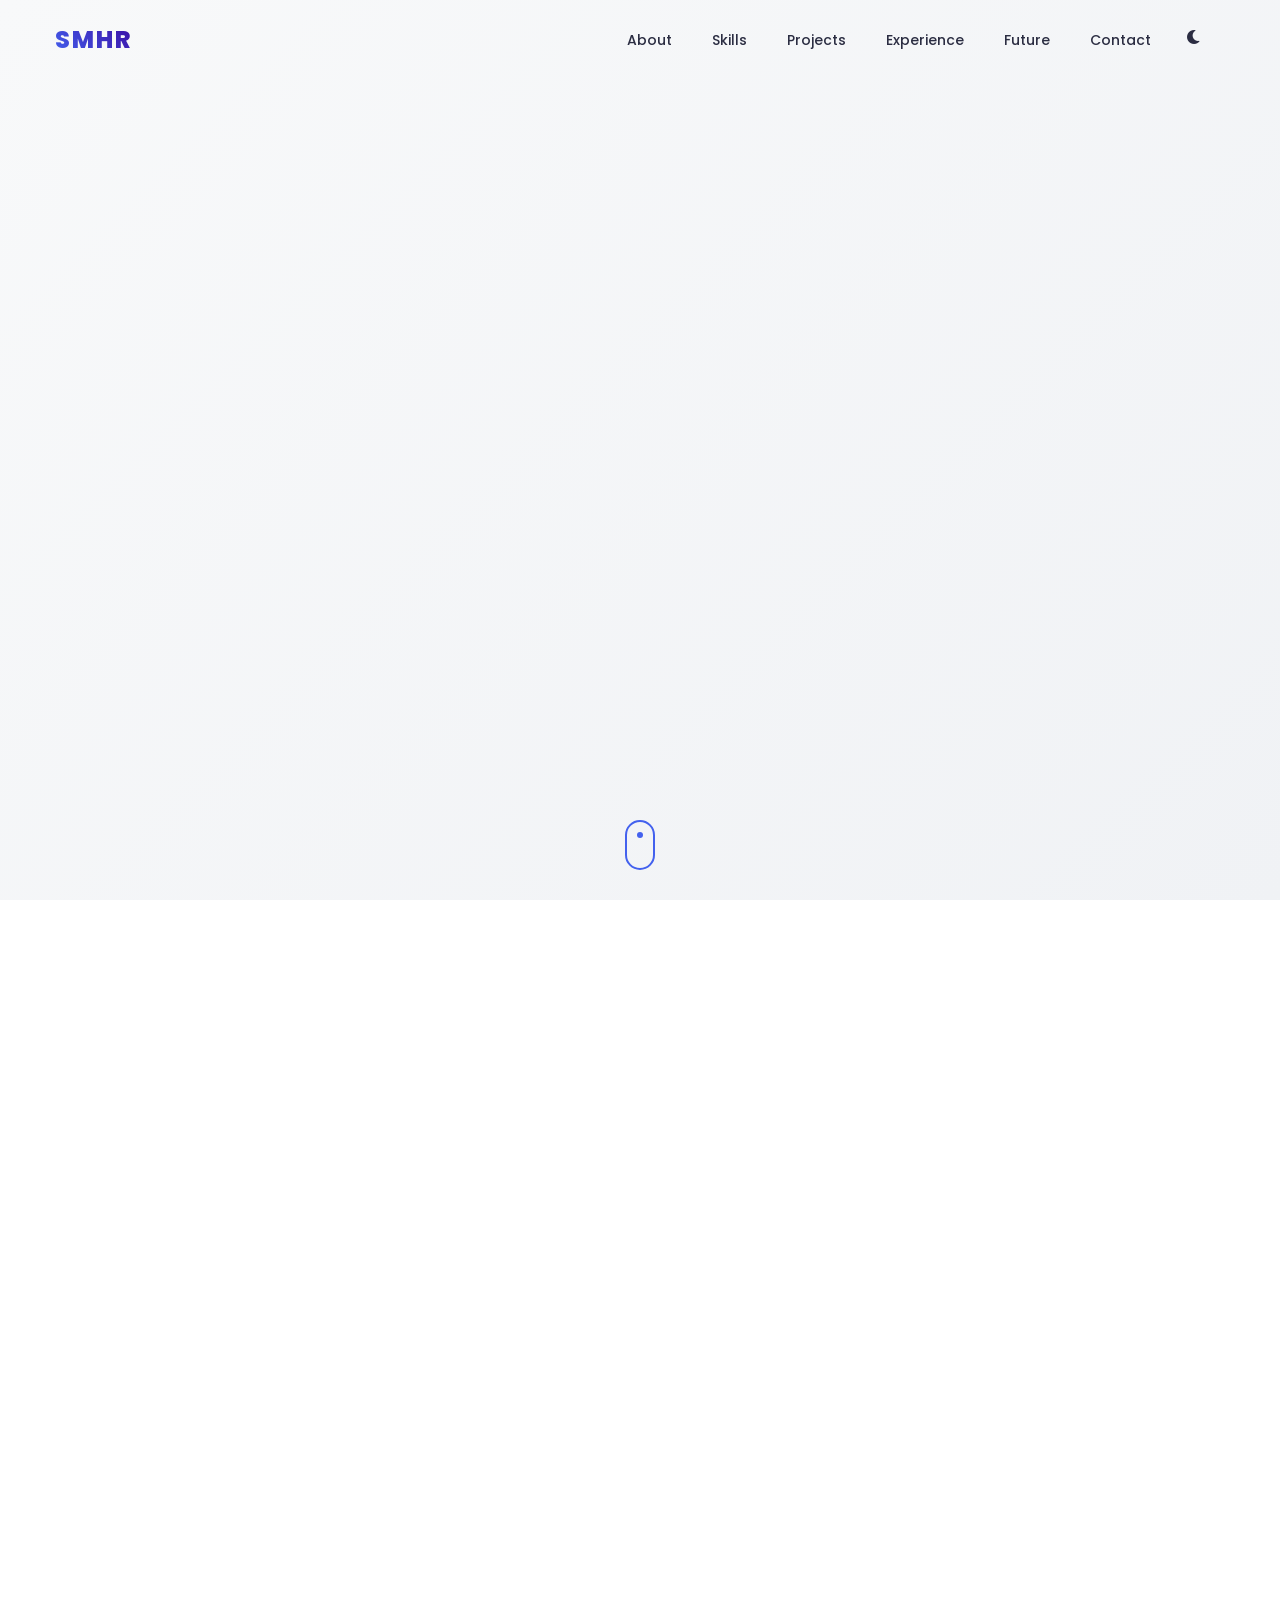
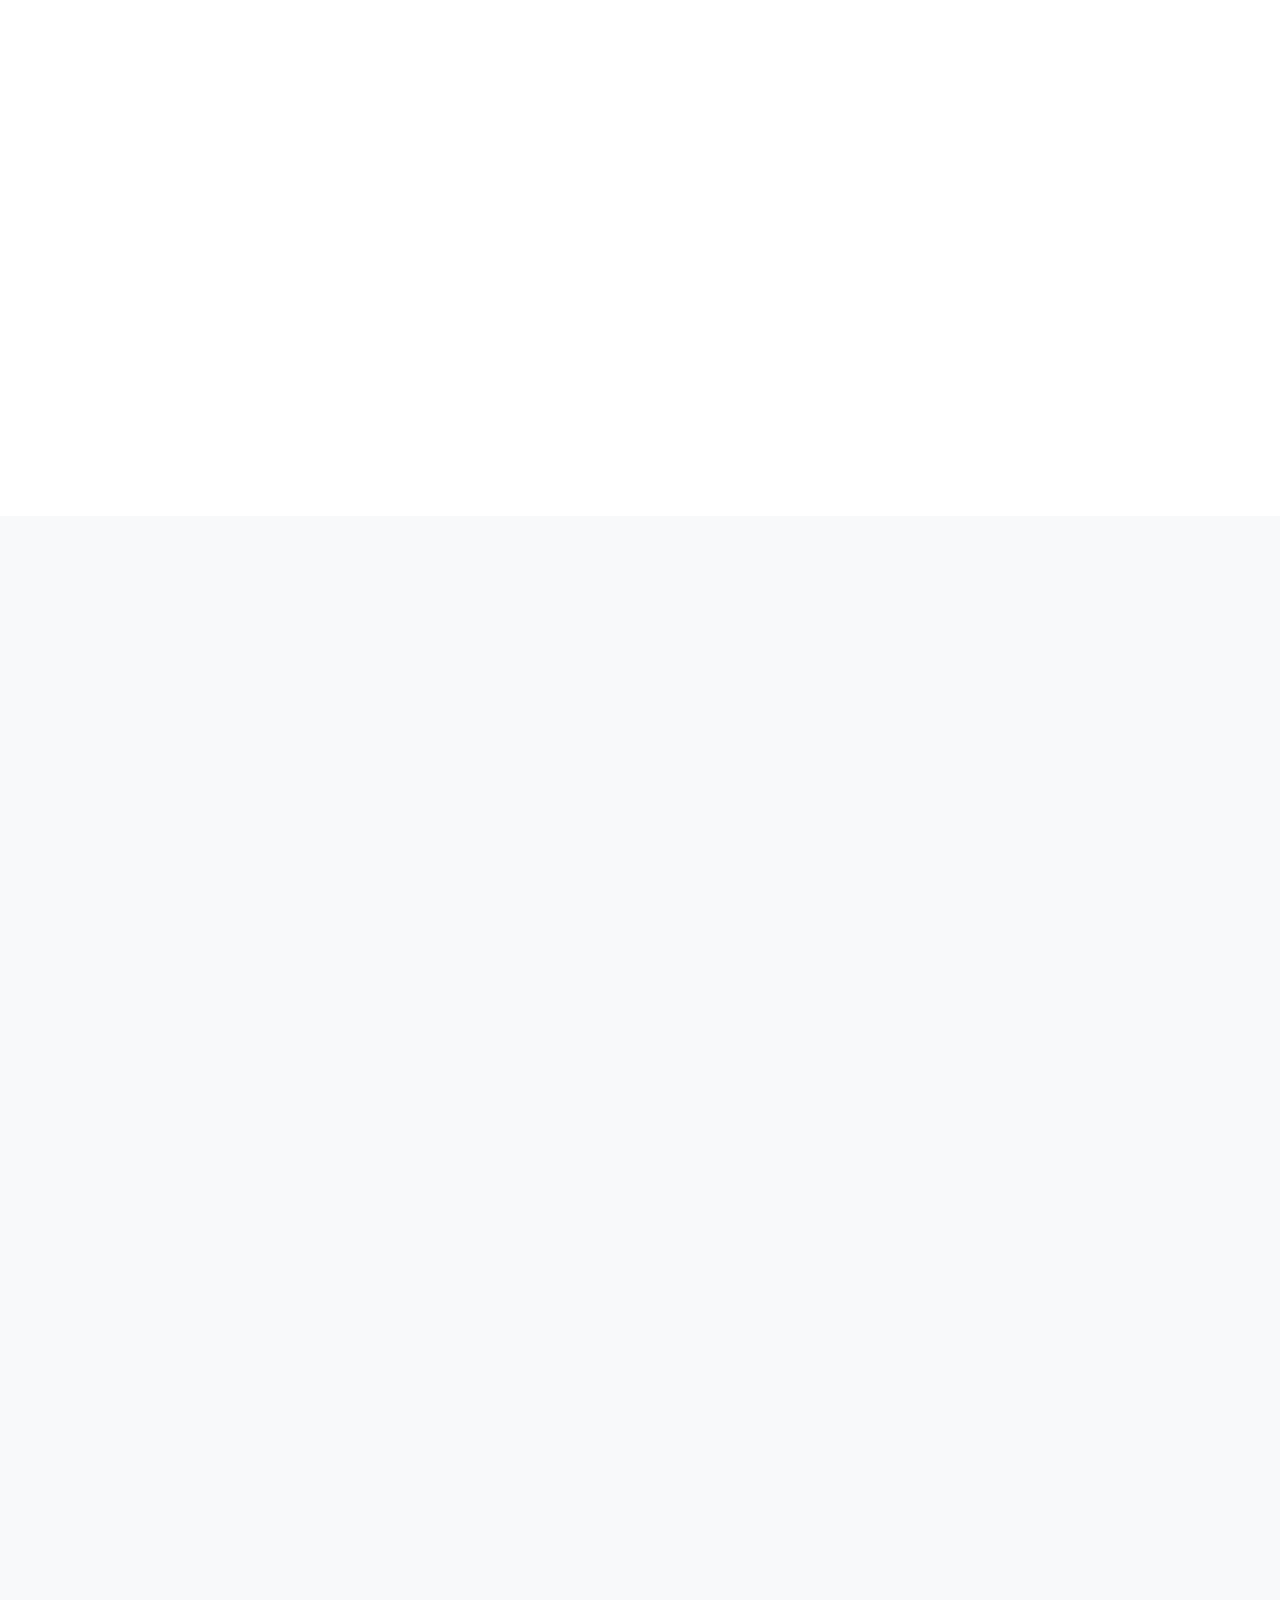
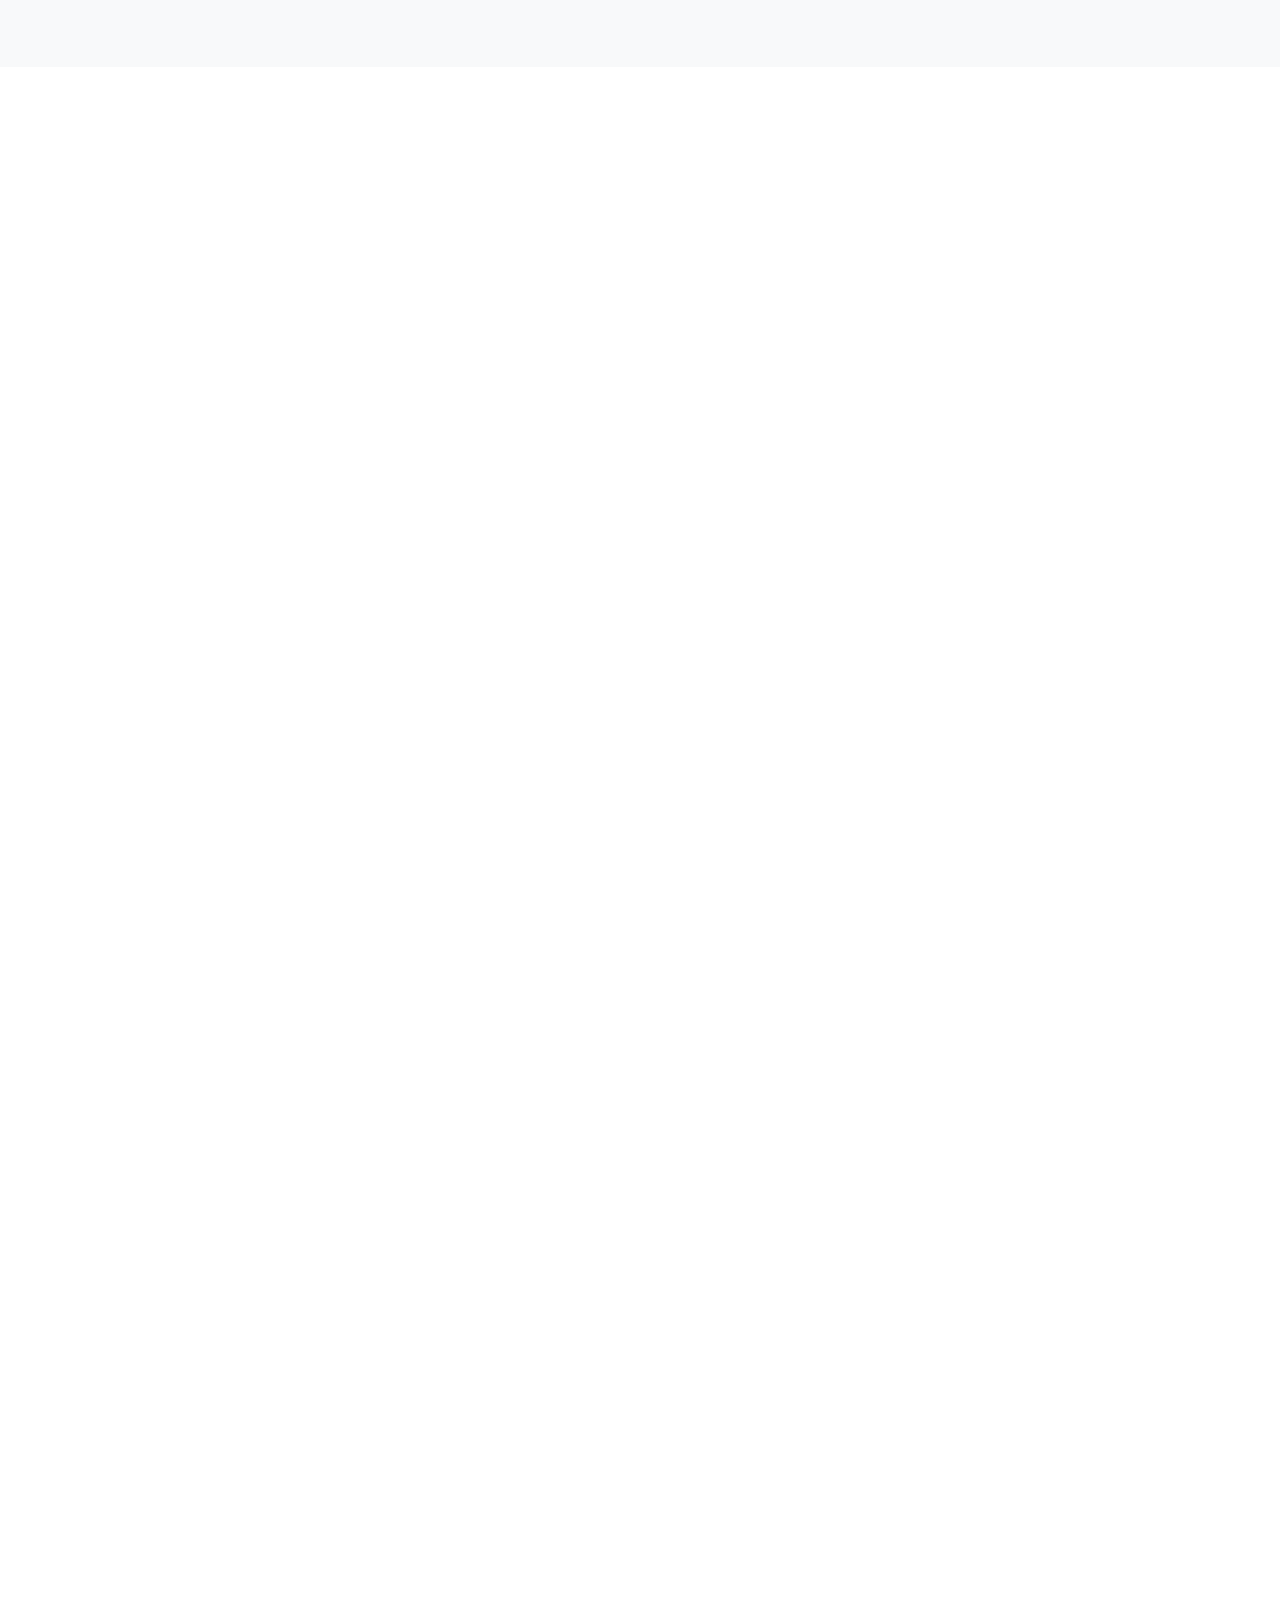
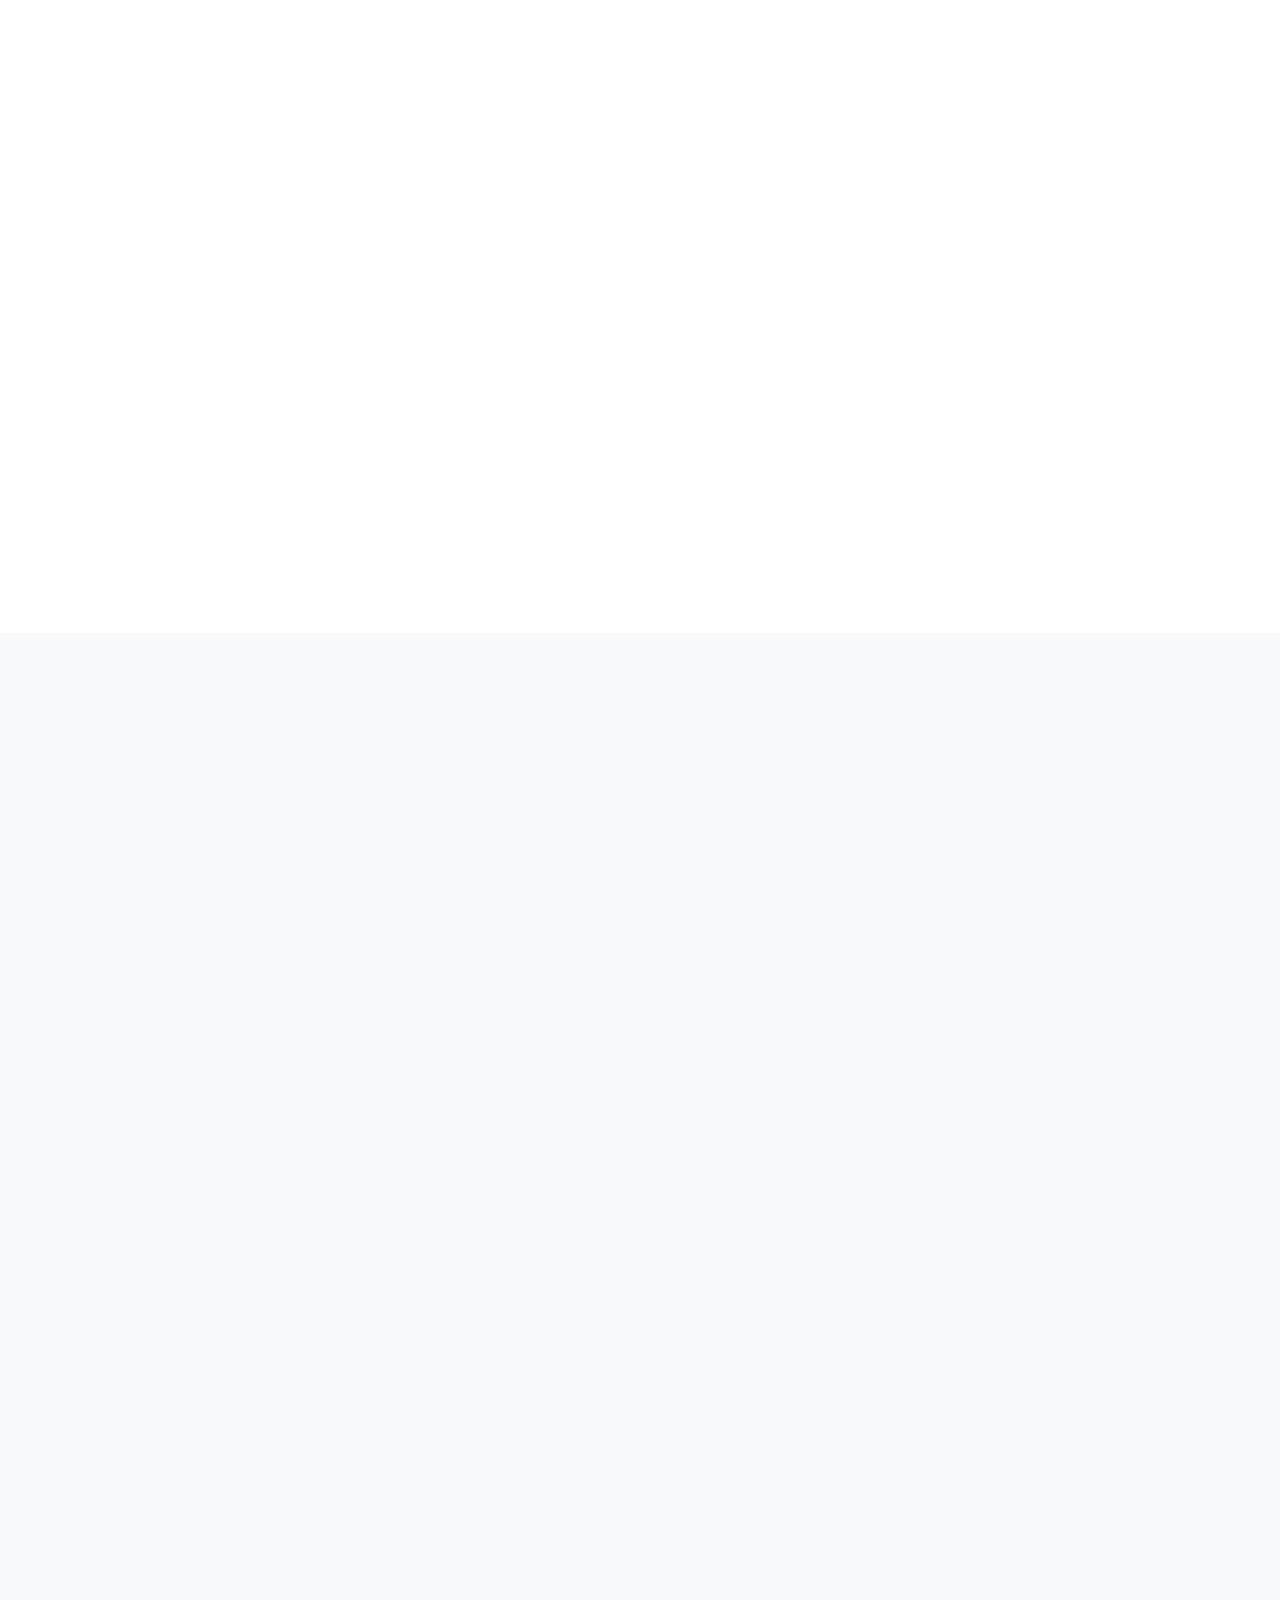
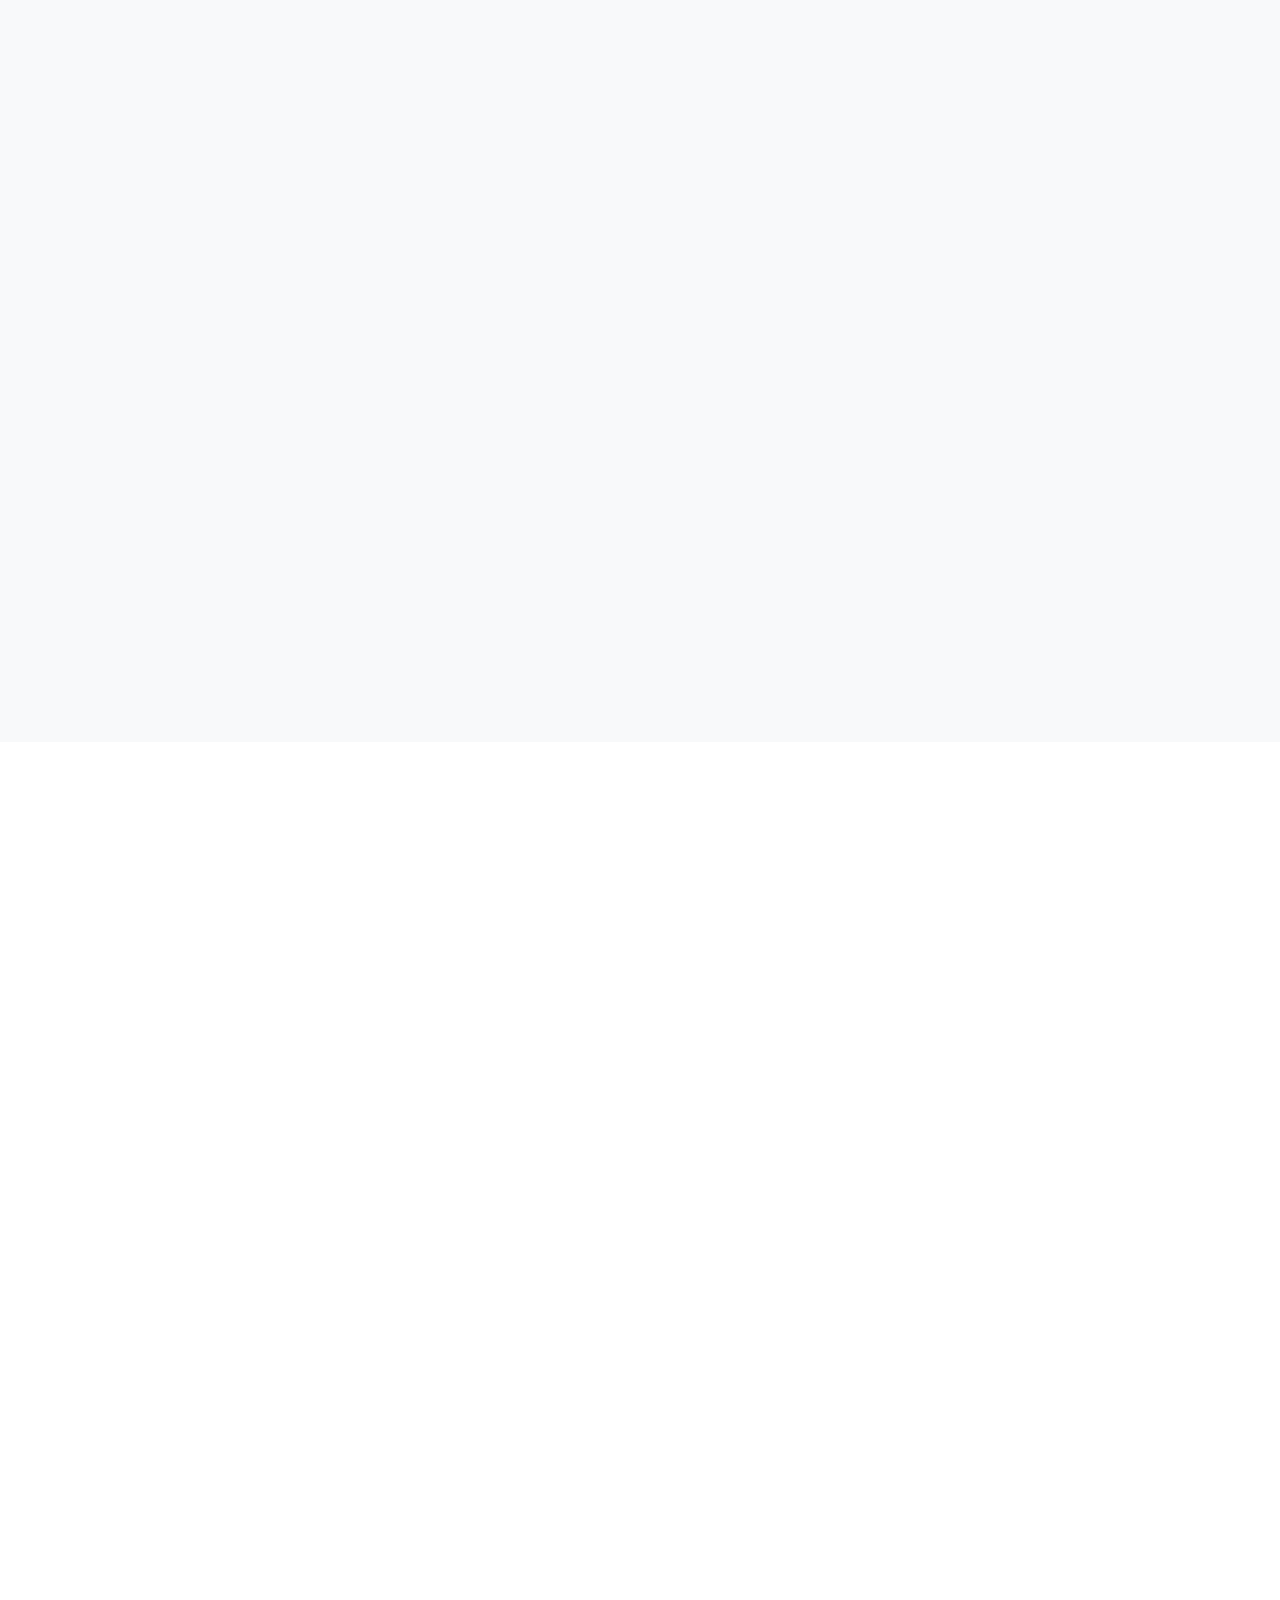
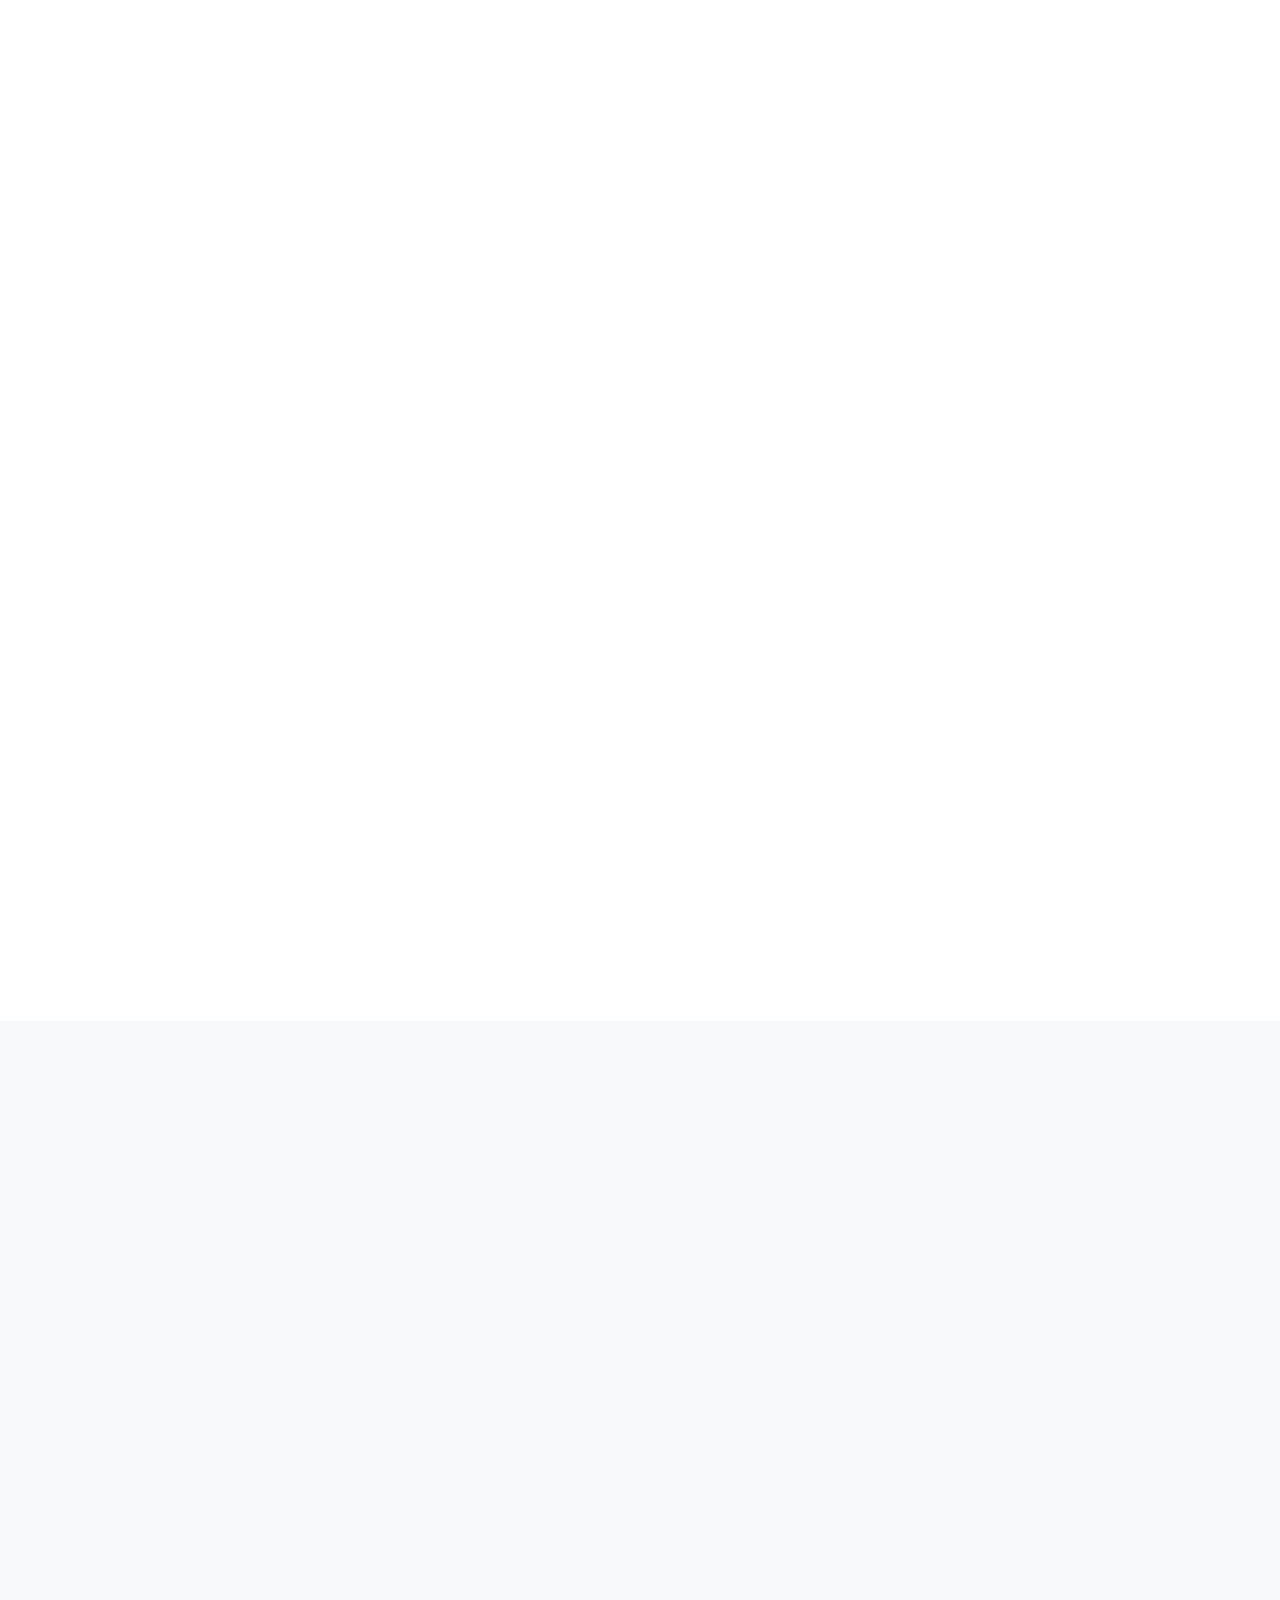
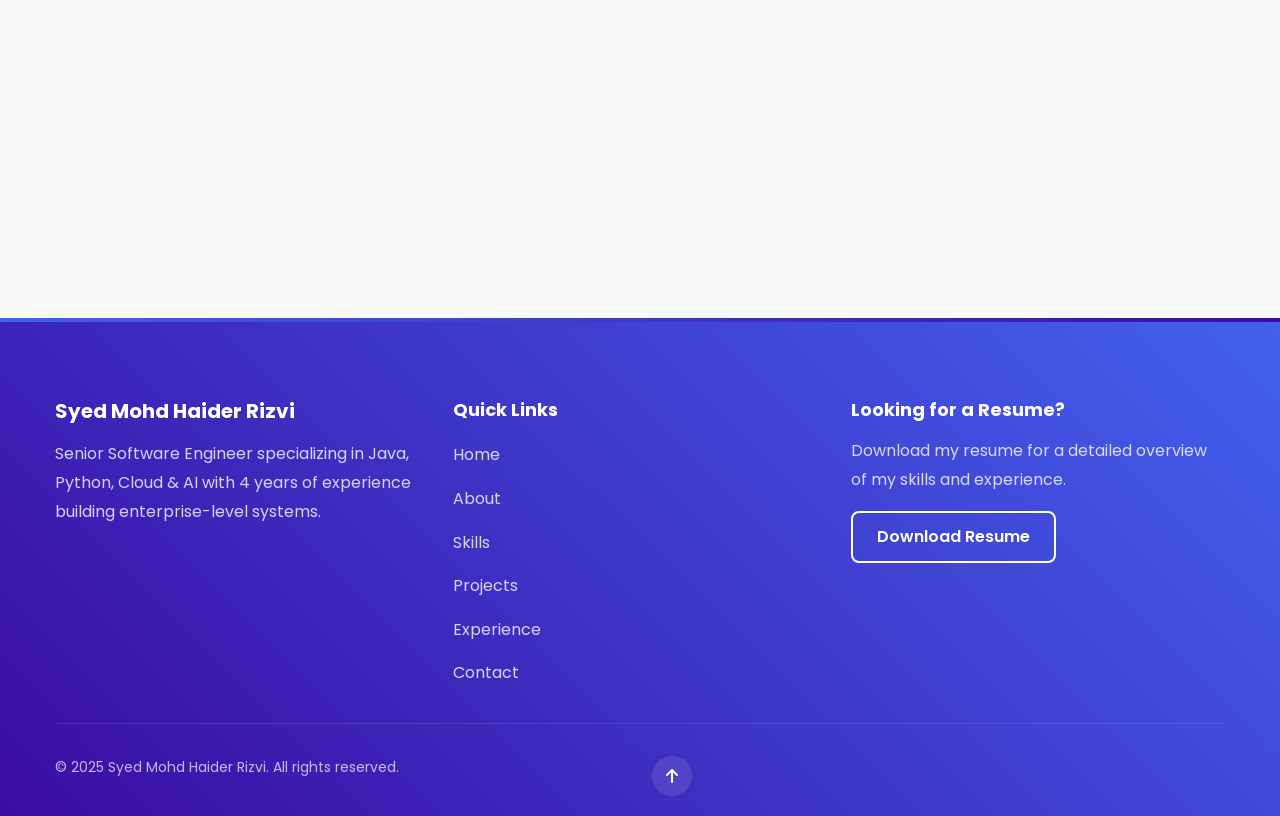
==== commit a5a0f26c: "Update index.html" ====
--- a/index.html
+++ b/index.html
@@ -2,7 +2,8 @@
 <html lang="en">
 <head>
     <meta charset="UTF-8">
-    <meta name="viewport" content="width=device-width, initial-scale=1.0">
+    <meta name="viewport" content="width=device-width, initial-scale=1.0, maximum-scale=1.0, user-scalable=0">
+
     <title>Syed Mohd Haider Rizvi | Senior Software Engineer</title>
     <meta name="description" content="Senior Software Engineer specializing in Java, Python, Cloud Architecture, AI applications, and Generative AI with 4 years of experience at HSBC and Ford.">
 
--- a/css/style.css
+++ b/css/style.css
@@ -16,7 +16,85 @@
   14. Animations and Effects
   15. Media Queries
 ===================================================================*/
-
+.hero-section {
+    min-height: 100vh;
+    width: 100%;
+    overflow-x: hidden;
+}
+
+.profile-card {
+    width: 100%;
+    max-width: 350px;
+    margin: 0 auto;
+}
+
+.hero-content {
+    width: 100%;
+    padding: 0;
+}
+
+/* Fix Skills Section Alignment */
+.skills-card {
+    width: 100%;
+    margin-bottom: 30px;
+}
+
+/* Fix Project Cards Alignment */
+.project-card {
+    width: 100%;
+    margin-bottom: 30px;
+}
+
+.project-image {
+    width: 100%;
+}
+
+/* Fix Timeline Alignment */
+@media (max-width: 768px) {
+    .timeline-content {
+        width: 100%;
+        margin-left: 0;
+        margin-right: 0;
+        float: none !important;
+    }
+    
+    .timeline::before {
+        display: none;
+    }
+    
+    .timeline-marker {
+        display: none;
+    }
+}
+
+/* Fix Contact Section Alignment */
+.contact-info, .contact-form {
+    width: 100%;
+    margin-bottom: 30px;
+}
+
+/* General Responsiveness Fixes */
+@media (max-width: 576px) {
+    .container {
+        padding-left: 20px;
+        padding-right: 20px;
+    }
+    
+    .hero-name {
+        font-size: 2rem;
+    }
+    
+    .hero-btns {
+        display: flex;
+        flex-direction: column;
+        align-items: flex-start;
+    }
+    
+    .hero-btns .btn {
+        margin-bottom: 10px;
+        width: 100%;
+    }
+}
 /*===================================================================
   1. Variables and Base Styles
 ===================================================================*/
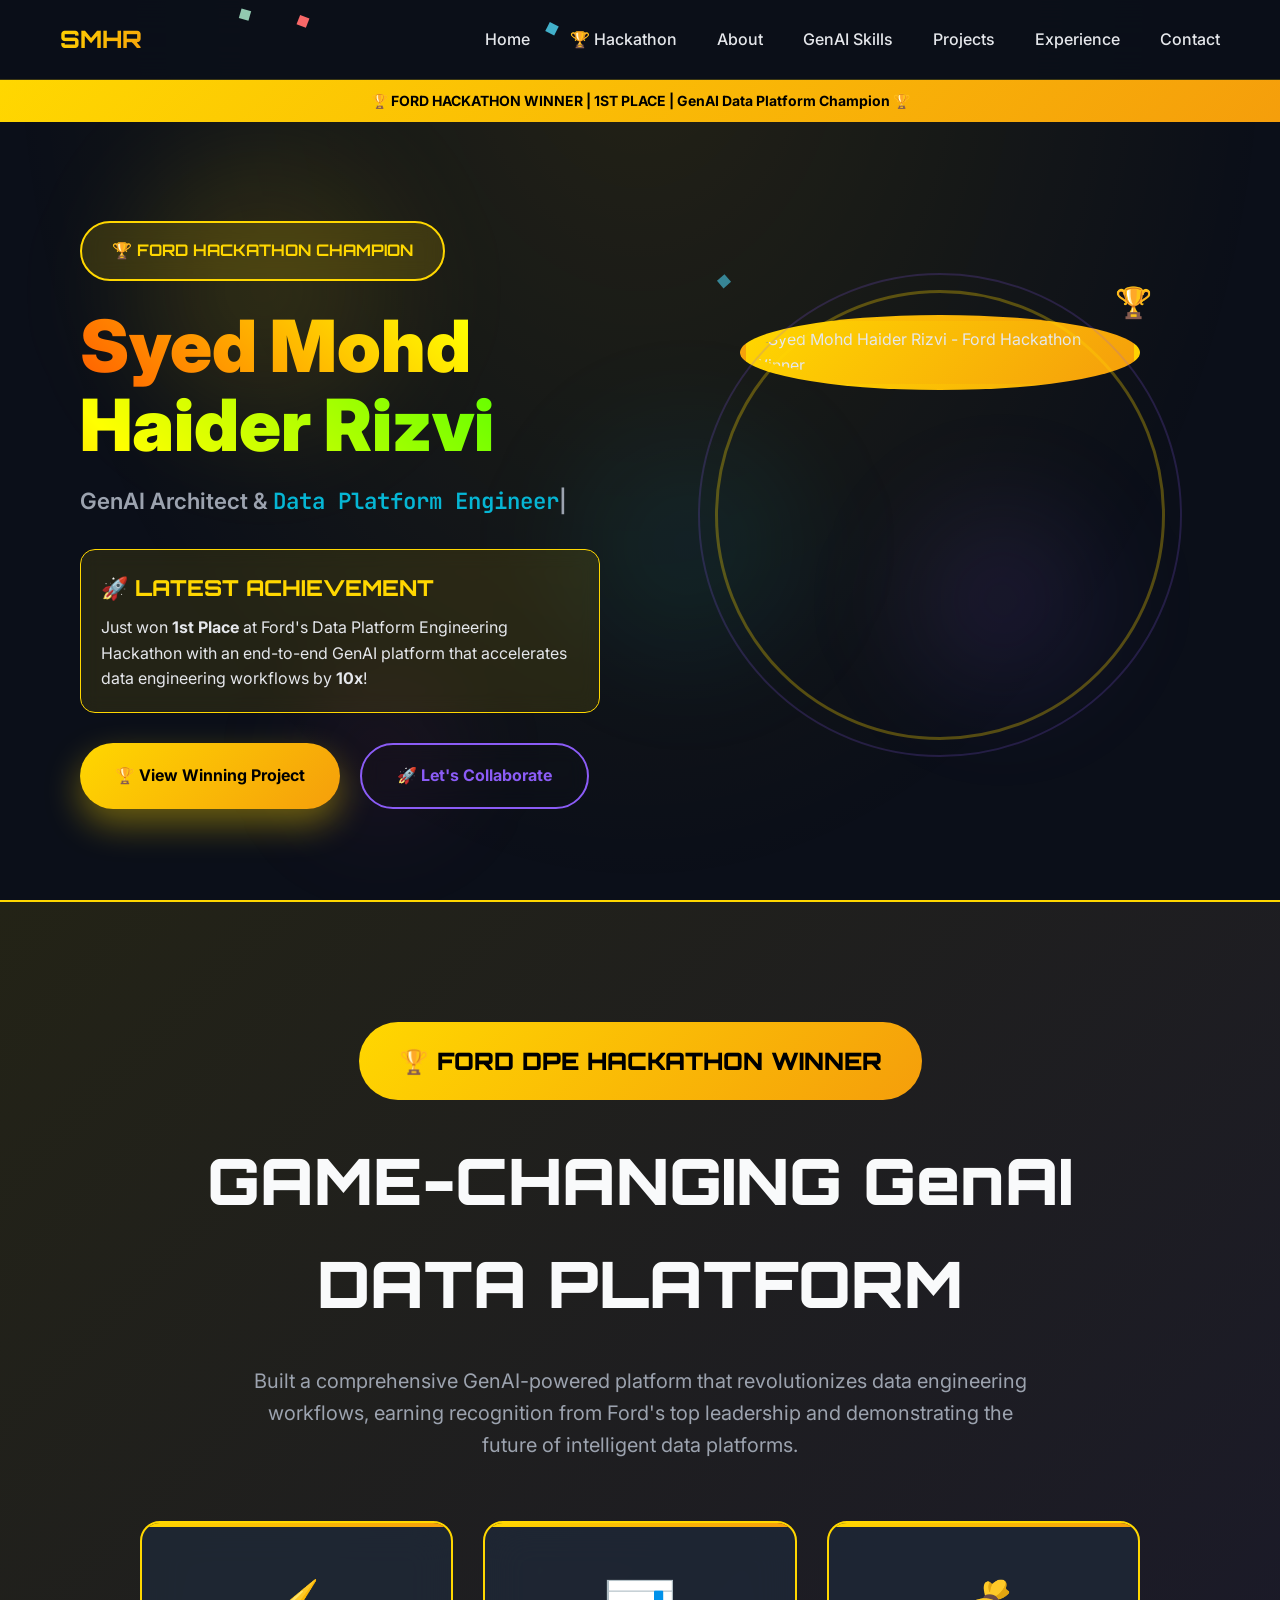
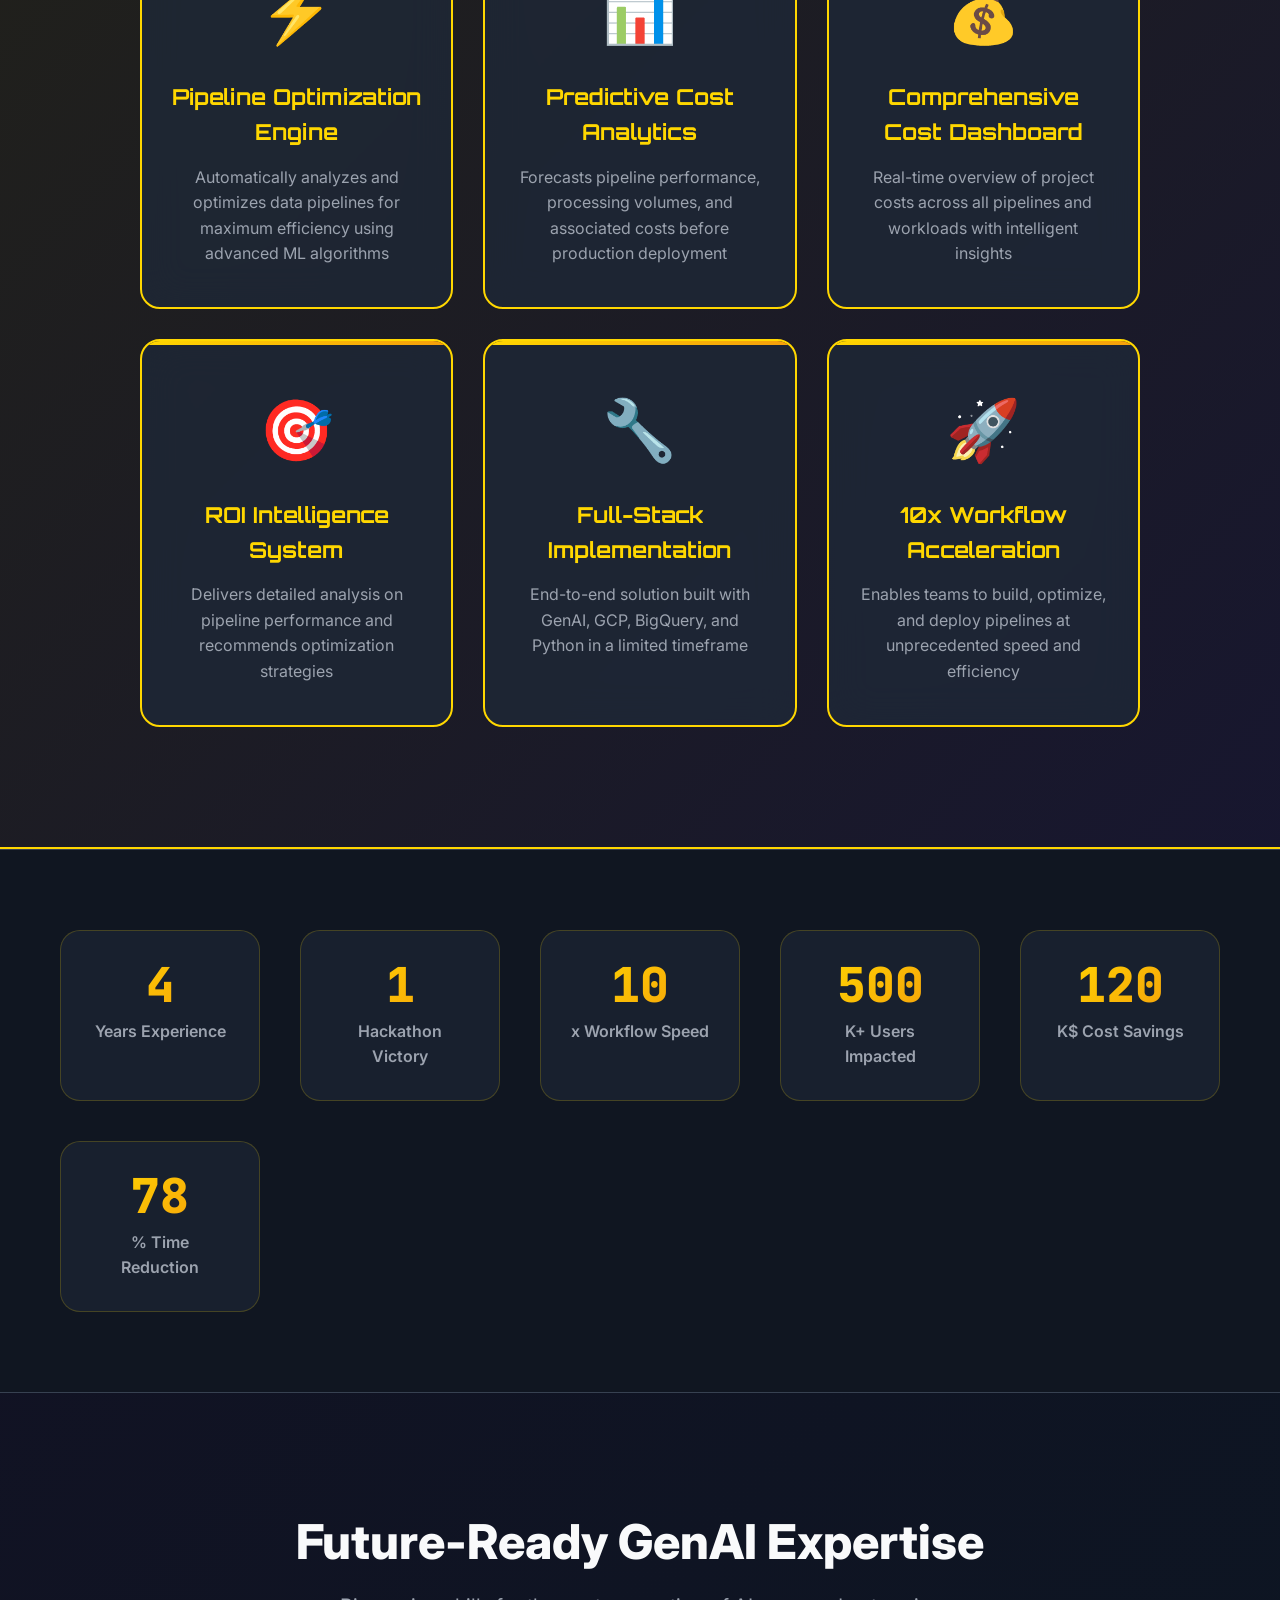
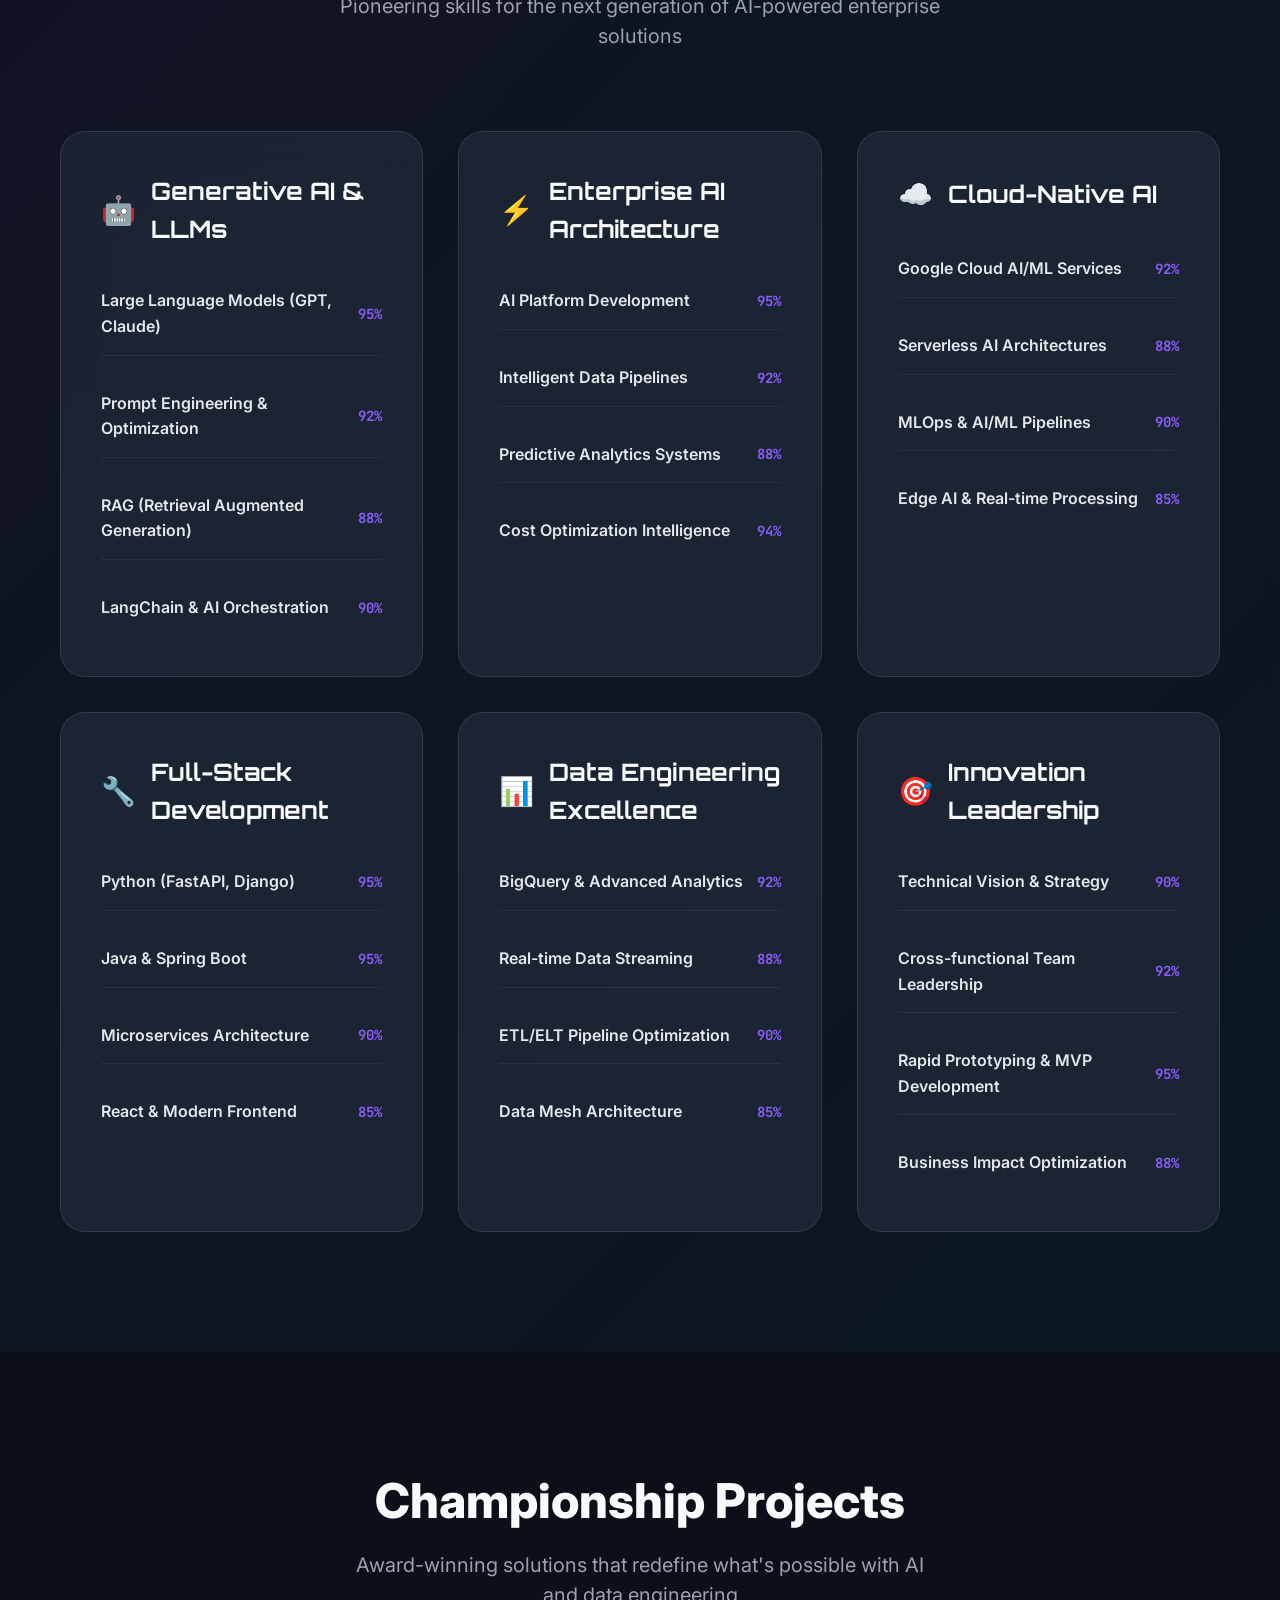
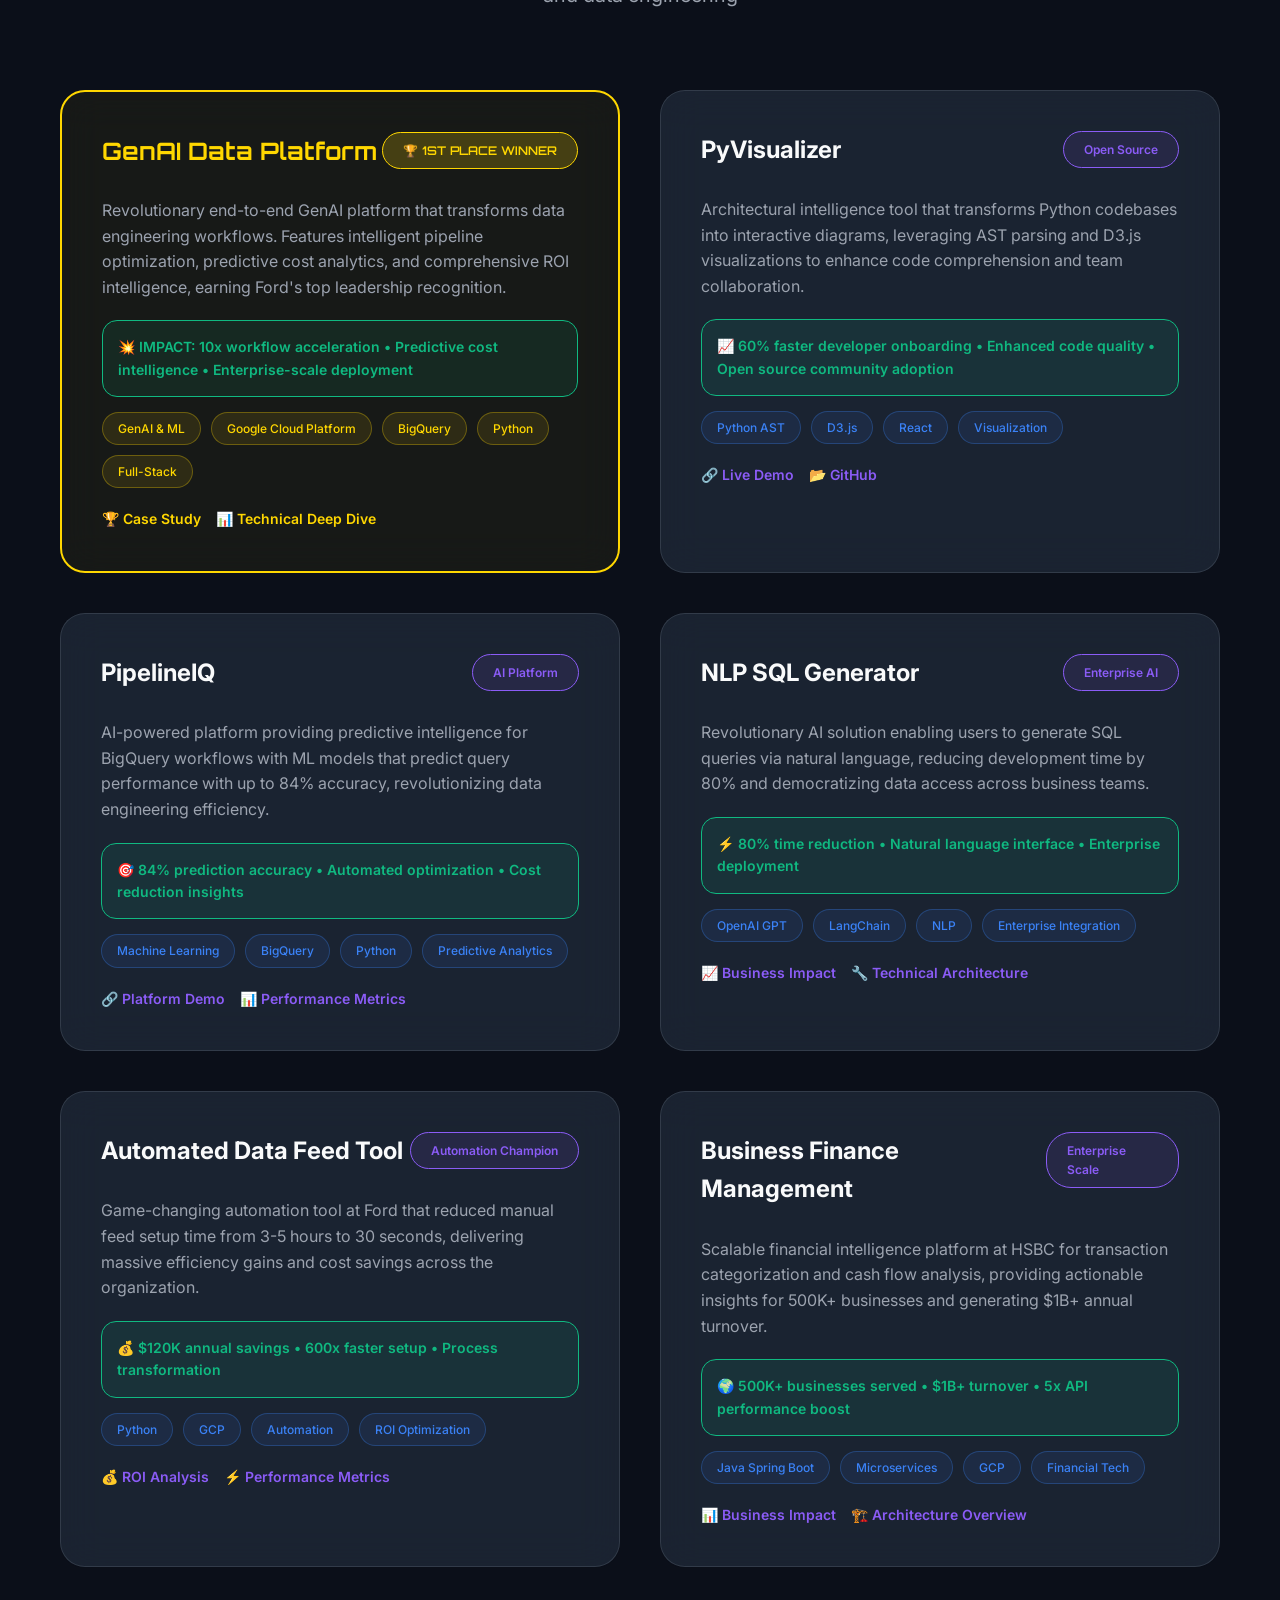
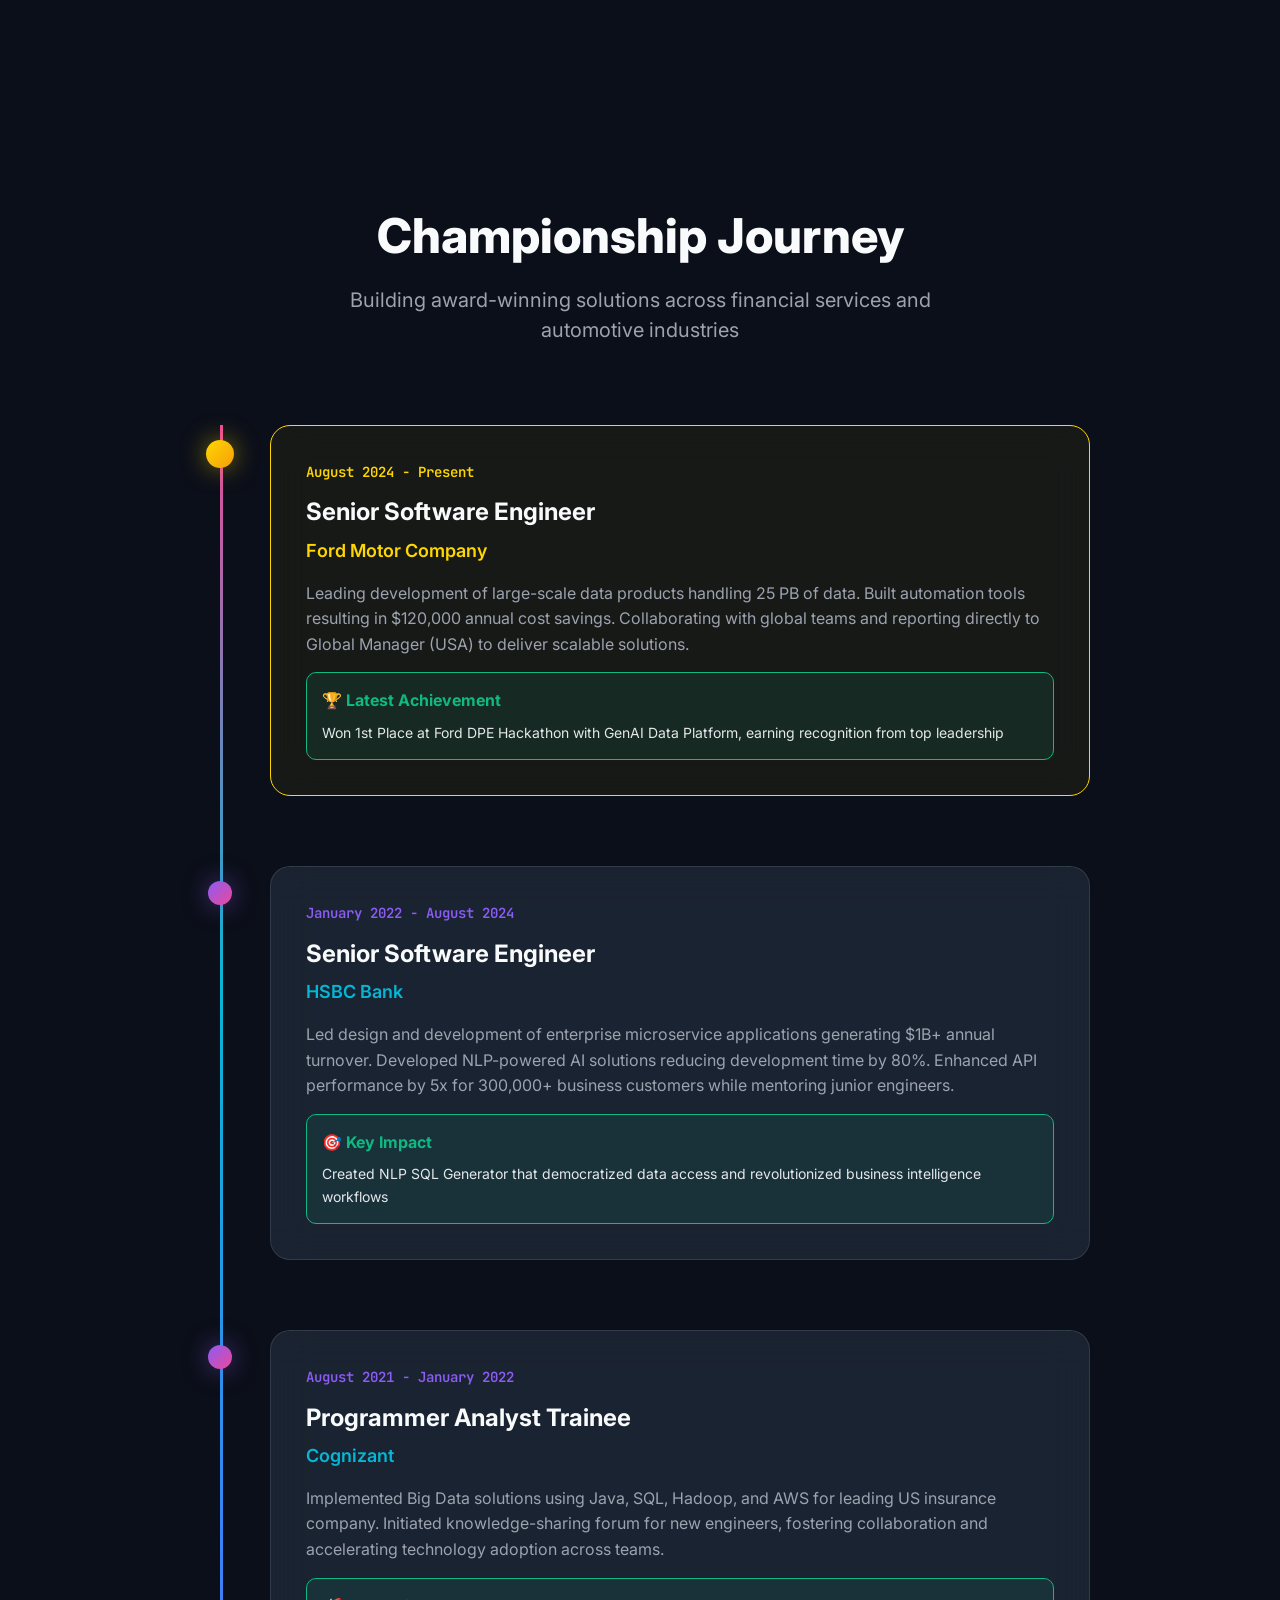
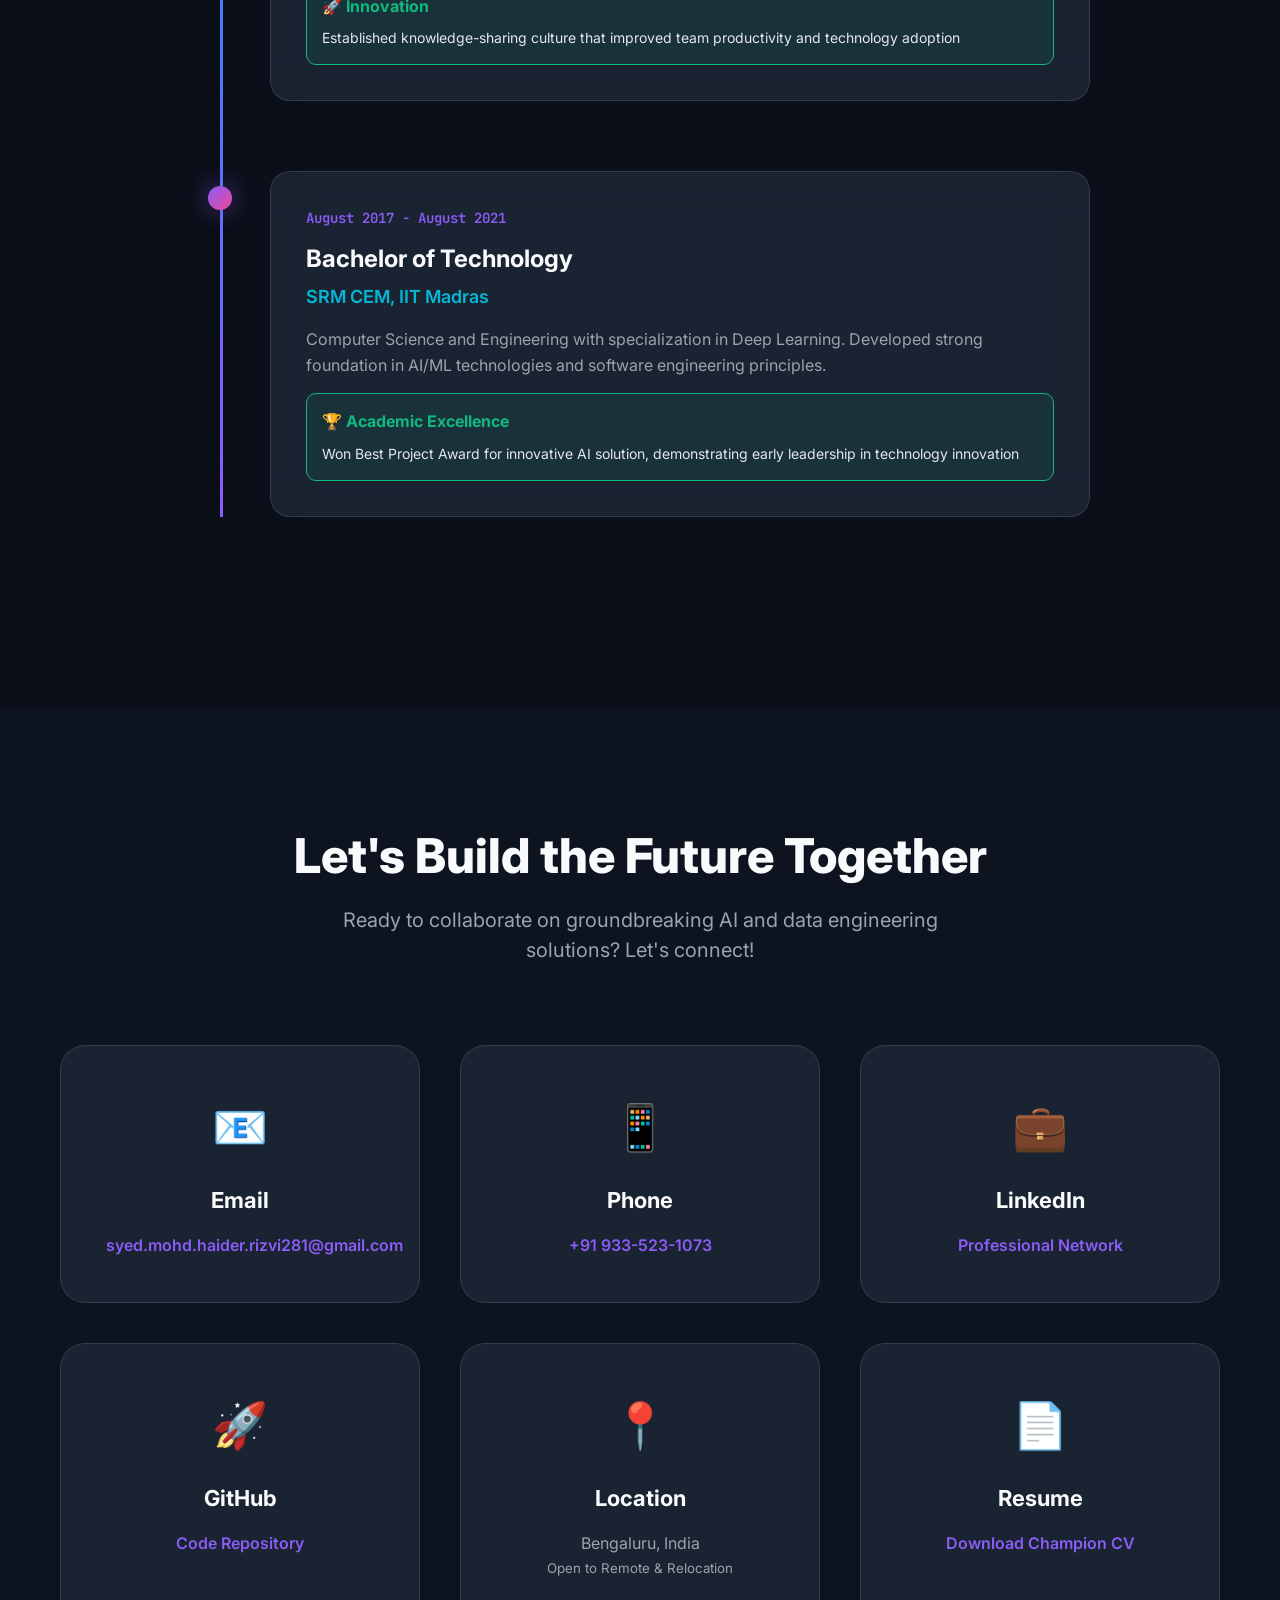
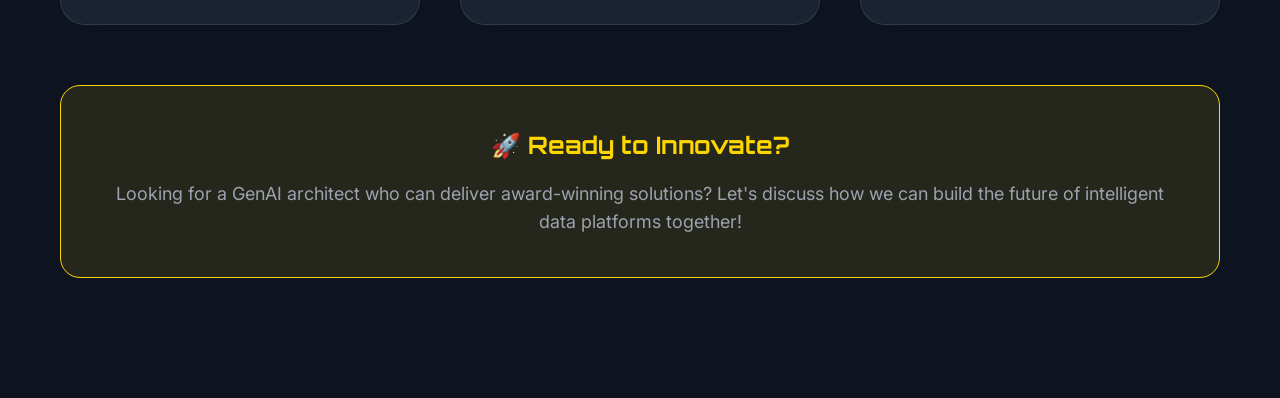
==== commit 21976dd5: "Update index.html" ====
--- a/index.html
+++ b/index.html
@@ -2,1488 +2,2182 @@
 <html lang="en">
 <head>
     <meta charset="UTF-8">
-    <meta name="viewport" content="width=device-width, initial-scale=1.0, maximum-scale=1.0, user-scalable=0">
-
-    <title>Syed Mohd Haider Rizvi | Senior Software Engineer</title>
-    <meta name="description" content="Senior Software Engineer specializing in Java, Python, Cloud Architecture, AI applications, and Generative AI with 4 years of experience at HSBC and Ford.">
+    <meta name="viewport" content="width=device-width, initial-scale=1.0">
+    <title>Syed Mohd Haider Rizvi | 🏆 Ford Hackathon Winner | GenAI Architect | Senior Software Engineer</title>
+    <meta name="description" content="🏆 1st Place Ford Hackathon Winner | GenAI Data Platform Architect | Senior Software Engineer specializing in AI, Cloud, and Enterprise Solutions | 10x Data Engineering Acceleration">
 
     <!-- Favicon -->
-    <link rel="icon" type="image/png" href="favicon.png">
-
-    <!-- Bootstrap CSS -->
-    <link href="https://cdn.jsdelivr.net/npm/bootstrap@5.3.0-alpha1/dist/css/bootstrap.min.css" rel="stylesheet">
-    
-    <!-- Font Awesome -->
-    <link rel="stylesheet" href="https://cdnjs.cloudflare.com/ajax/libs/font-awesome/6.0.0/css/all.min.css">
-    
-    <!-- Google Fonts -->
-    <link href="https://fonts.googleapis.com/css2?family=Poppins:wght@300;400;500;600;700&family=Roboto:wght@300;400;500;700&display=swap" rel="stylesheet">
-    
-    <!-- AOS Animation Library -->
-    <link href="https://unpkg.com/aos@2.3.1/dist/aos.css" rel="stylesheet">
-    
-    <!-- Custom CSS - with correct path -->
-    <link rel="stylesheet" href="./css/style.css">
+    <link rel="icon" type="image/svg+xml" href="data:image/svg+xml,<svg xmlns='http://www.w3.org/2000/svg' viewBox='0 0 100 100'><text y='.9em' font-size='90'>🏆</text></svg>">
+
+    <!-- Preconnect for faster font loading -->
+    <link rel="preconnect" href="https://fonts.googleapis.com">
+    <link rel="preconnect" href="https://fonts.gstatic.com" crossorigin>
+    <link href="https://fonts.googleapis.com/css2?family=Inter:wght@300;400;500;600;700;800;900&family=JetBrains+Mono:wght@400;500;600;700&family=Orbitron:wght@400;700;900&display=swap" rel="stylesheet">
+
+    <style>
+        :root {
+            --primary-purple: #8B5CF6;
+            --primary-pink: #EC4899;
+            --secondary-blue: #3B82F6;
+            --accent-cyan: #06B6D4;
+            --accent-green: #10B981;
+            --gold: #F59E0B;
+            --award-gold: #FFD700;
+            --dark-bg: #0B0F19;
+            --card-bg: #111827;
+            --card-hover: #1F2937;
+            --text-primary: #F9FAFB;
+            --text-secondary: #E5E7EB;
+            --text-muted: #9CA3AF;
+            --border-color: #374151;
+            --gradient-primary: linear-gradient(135deg, var(--primary-purple) 0%, var(--primary-pink) 100%);
+            --gradient-secondary: linear-gradient(135deg, var(--secondary-blue) 0%, var(--accent-cyan) 100%);
+            --gradient-accent: linear-gradient(45deg, var(--primary-purple), var(--secondary-blue), var(--accent-cyan), var(--primary-pink));
+            --gradient-success: linear-gradient(135deg, var(--accent-green) 0%, var(--secondary-blue) 100%);
+            --gradient-gold: linear-gradient(135deg, var(--award-gold) 0%, var(--gold) 100%);
+            --gradient-rainbow: linear-gradient(45deg, #ff0000, #ff8000, #ffff00, #80ff00, #00ff00, #00ff80, #00ffff, #0080ff, #0000ff, #8000ff, #ff0080);
+            --navbar-height: 80px;
+        }
+
+        * {
+            margin: 0;
+            padding: 0;
+            box-sizing: border-box;
+        }
+
+        body {
+            font-family: 'Inter', -apple-system, BlinkMacSystemFont, 'Segoe UI', Roboto, sans-serif;
+            background: var(--dark-bg);
+            color: var(--text-secondary);
+            line-height: 1.6;
+            overflow-x: hidden;
+            scroll-behavior: smooth;
+            scroll-padding-top: var(--navbar-height);
+        }
+
+        /* Enhanced Animated Background */
+        .animated-bg {
+            position: fixed;
+            top: 0;
+            left: 0;
+            width: 100%;
+            height: 100%;
+            z-index: -1;
+            background: var(--dark-bg);
+            overflow: hidden;
+        }
+
+        .floating-shapes {
+            position: absolute;
+            width: 100%;
+            height: 100%;
+        }
+
+        .shape {
+            position: absolute;
+            border-radius: 50%;
+            filter: blur(40px);
+            animation: float 20s infinite linear;
+        }
+
+        .shape:nth-child(1) {
+            width: 400px;
+            height: 400px;
+            background: radial-gradient(circle, rgba(255, 215, 0, 0.15) 0%, transparent 70%);
+            top: 10%;
+            left: 5%;
+            animation-duration: 25s;
+        }
+
+        .shape:nth-child(2) {
+            width: 300px;
+            height: 300px;
+            background: radial-gradient(circle, rgba(139, 92, 246, 0.12) 0%, transparent 70%);
+            top: 50%;
+            right: 10%;
+            animation-duration: 30s;
+            animation-direction: reverse;
+        }
+
+        .shape:nth-child(3) {
+            width: 350px;
+            height: 350px;
+            background: radial-gradient(circle, rgba(6, 182, 212, 0.1) 0%, transparent 70%);
+            bottom: 20%;
+            left: 40%;
+            animation-duration: 35s;
+        }
+
+        .shape:nth-child(4) {
+            width: 250px;
+            height: 250px;
+            background: radial-gradient(circle, rgba(236, 72, 153, 0.08) 0%, transparent 70%);
+            top: 70%;
+            left: 20%;
+            animation-duration: 40s;
+        }
+
+        @keyframes float {
+            0%, 100% { transform: translateY(0px) rotate(0deg); }
+            25% { transform: translateY(-30px) rotate(90deg); }
+            50% { transform: translateY(-60px) rotate(180deg); }
+            75% { transform: translateY(-30px) rotate(270deg); }
+        }
+
+        /* Enhanced Navigation */
+        .navbar {
+            position: fixed;
+            top: 0;
+            width: 100%;
+            z-index: 1000;
+            background: rgba(11, 15, 25, 0.95);
+            backdrop-filter: blur(20px);
+            border-bottom: 1px solid rgba(255, 215, 0, 0.2);
+            transition: all 0.3s ease;
+            height: var(--navbar-height);
+        }
+
+        .navbar.scrolled {
+            background: rgba(11, 15, 25, 0.98);
+            box-shadow: 0 10px 40px rgba(255, 215, 0, 0.1);
+        }
+
+        .nav-container {
+            max-width: 1200px;
+            margin: 0 auto;
+            padding: 0 20px;
+            display: flex;
+            justify-content: space-between;
+            align-items: center;
+            height: 100%;
+        }
+
+        .nav-logo {
+            font-size: 24px;
+            font-weight: 800;
+            background: var(--gradient-gold);
+            -webkit-background-clip: text;
+            -webkit-text-fill-color: transparent;
+            background-clip: text;
+            font-family: 'Orbitron', monospace;
+            position: relative;
+        }
+
+        .nav-logo::after {
+            content: '🏆';
+            position: absolute;
+            top: -5px;
+            right: -25px;
+            font-size: 18px;
+            animation: bounce 2s infinite;
+        }
+
+        @keyframes bounce {
+            0%, 20%, 50%, 80%, 100% { transform: translateY(0); }
+            40% { transform: translateY(-10px); }
+            60% { transform: translateY(-5px); }
+        }
+
+        .nav-menu {
+            display: flex;
+            list-style: none;
+            gap: 40px;
+        }
+
+        .nav-menu a {
+            color: var(--text-secondary);
+            text-decoration: none;
+            font-weight: 500;
+            position: relative;
+            transition: color 0.3s ease;
+            font-size: 16px;
+        }
+
+        .nav-menu a:hover {
+            color: var(--award-gold);
+        }
+
+        .nav-menu a::after {
+            content: '';
+            position: absolute;
+            bottom: -5px;
+            left: 0;
+            width: 0;
+            height: 2px;
+            background: var(--gradient-gold);
+            transition: width 0.3s ease;
+        }
+
+        .nav-menu a:hover::after {
+            width: 100%;
+        }
+
+        /* Mobile Menu Toggle */
+        .mobile-menu-toggle {
+            display: none;
+            flex-direction: column;
+            cursor: pointer;
+            padding: 5px;
+        }
+
+        .mobile-menu-toggle span {
+            width: 25px;
+            height: 3px;
+            background: var(--text-secondary);
+            margin: 3px 0;
+            transition: 0.3s;
+            border-radius: 2px;
+        }
+
+        .mobile-menu-toggle.active span:nth-child(1) {
+            transform: rotate(-45deg) translate(-5px, 6px);
+        }
+
+        .mobile-menu-toggle.active span:nth-child(2) {
+            opacity: 0;
+        }
+
+        .mobile-menu-toggle.active span:nth-child(3) {
+            transform: rotate(45deg) translate(-5px, -6px);
+        }
+
+        .container {
+            max-width: 1200px;
+            margin: 0 auto;
+            padding: 0 20px;
+        }
+
+        /* Award Banner */
+        .award-banner {
+            position: fixed;
+            top: var(--navbar-height);
+            width: 100%;
+            background: var(--gradient-gold);
+            color: #000;
+            text-align: center;
+            padding: 10px 0;
+            font-weight: 700;
+            font-size: clamp(12px, 2.5vw, 14px);
+            z-index: 999;
+            animation: shimmer 3s ease-in-out infinite;
+        }
+
+        @keyframes shimmer {
+            0%, 100% { opacity: 1; }
+            50% { opacity: 0.8; }
+        }
+
+        /* Enhanced Hero Section */
+        .hero-section {
+            min-height: 100vh;
+            display: flex;
+            align-items: center;
+            justify-content: center;
+            position: relative;
+            background: radial-gradient(ellipse at center top, rgba(255, 215, 0, 0.1) 0%, transparent 70%);
+            overflow: hidden;
+            padding-top: calc(var(--navbar-height) + 50px);
+            box-sizing: border-box;
+        }
+
+        .hero-content {
+            display: grid;
+            grid-template-columns: 1fr 1fr;
+            gap: clamp(40px, 8vw, 80px);
+            align-items: center;
+            max-width: 1200px;
+            width: 100%;
+            padding: 20px;
+        }
+
+        .hero-text {
+            position: relative;
+            z-index: 2;
+        }
+
+        .hero-badge {
+            display: inline-block;
+            background: rgba(255, 215, 0, 0.15);
+            border: 2px solid var(--award-gold);
+            padding: 15px 30px;
+            border-radius: 50px;
+            font-size: clamp(14px, 3vw, 16px);
+            font-weight: 700;
+            color: var(--award-gold);
+            margin-bottom: 25px;
+            animation: goldGlow 2s ease-in-out infinite alternate;
+            backdrop-filter: blur(10px);
+            font-family: 'Orbitron', monospace;
+        }
+
+        @keyframes goldGlow {
+            from { box-shadow: 0 0 20px rgba(255, 215, 0, 0.3); }
+            to { box-shadow: 0 0 40px rgba(255, 215, 0, 0.6); }
+        }
+
+        .hero-title {
+            font-size: clamp(2.5rem, 6vw, 4.5rem);
+            font-weight: 900;
+            line-height: 1.1;
+            margin-bottom: 20px;
+            position: relative;
+        }
+
+        .hero-title .gradient-text {
+            background: var(--gradient-rainbow);
+            background-size: 400% 400%;
+            -webkit-background-clip: text;
+            -webkit-text-fill-color: transparent;
+            background-clip: text;
+            animation: rainbowShift 3s ease-in-out infinite;
+        }
+
+        @keyframes rainbowShift {
+            0%, 100% { background-position: 0% 50%; }
+            50% { background-position: 100% 50%; }
+        }
+
+        .hero-subtitle {
+            font-size: clamp(1.1rem, 3vw, 1.4rem);
+            font-weight: 600;
+            color: var(--text-muted);
+            margin-bottom: 30px;
+            line-height: 1.5;
+        }
+
+        .achievement-highlight {
+            background: rgba(255, 215, 0, 0.1);
+            border: 1px solid var(--award-gold);
+            border-radius: 15px;
+            padding: 20px;
+            margin: 25px 0;
+            backdrop-filter: blur(10px);
+        }
+
+        .achievement-highlight h3 {
+            color: var(--award-gold);
+            font-size: clamp(18px, 4vw, 22px);
+            font-weight: 800;
+            margin-bottom: 10px;
+            font-family: 'Orbitron', monospace;
+        }
+
+        .achievement-highlight p {
+            color: var(--text-secondary);
+            font-size: clamp(14px, 3vw, 16px);
+            line-height: 1.6;
+        }
+
+        .typing-text {
+            font-family: 'JetBrains Mono', monospace;
+            color: var(--accent-cyan);
+            font-weight: 600;
+        }
+
+        .typing-cursor {
+            animation: blink 1s infinite;
+        }
+
+        @keyframes blink {
+            0%, 50% { opacity: 1; }
+            51%, 100% { opacity: 0; }
+        }
+
+        .hero-cta {
+            display: flex;
+            gap: 20px;
+            flex-wrap: wrap;
+            margin-top: 30px;
+        }
+
+        .cta-button {
+            position: relative;
+            display: inline-flex;
+            align-items: center;
+            gap: 10px;
+            padding: clamp(15px, 3vw, 18px) clamp(25px, 5vw, 35px);
+            font-size: clamp(14px, 2.5vw, 16px);
+            font-weight: 700;
+            text-decoration: none;
+            border-radius: 50px;
+            transition: all 0.3s ease;
+            overflow: hidden;
+            justify-content: center;
+            text-align: center;
+        }
+
+        .cta-primary {
+            background: var(--gradient-gold);
+            color: #000;
+            box-shadow: 0 15px 35px rgba(255, 215, 0, 0.4);
+        }
+
+        .cta-primary:hover {
+            transform: translateY(-3px);
+            box-shadow: 0 20px 40px rgba(255, 215, 0, 0.6);
+        }
+
+        .cta-secondary {
+            background: transparent;
+            border: 2px solid var(--primary-purple);
+            color: var(--primary-purple);
+            backdrop-filter: blur(10px);
+        }
+
+        .cta-secondary:hover {
+            background: rgba(139, 92, 246, 0.1);
+            transform: translateY(-3px);
+            box-shadow: 0 15px 30px rgba(139, 92, 246, 0.3);
+        }
+
+        /* Enhanced Profile Image Section */
+        .hero-image {
+            display: flex;
+            justify-content: center;
+            align-items: center;
+            position: relative;
+        }
+
+        .profile-container {
+            position: relative;
+            width: clamp(280px, 40vw, 400px);
+            height: clamp(280px, 40vw, 400px);
+        }
+
+        .profile-image {
+            width: 100%;
+            height: 100%;
+            border-radius: 50%;
+            object-fit: cover;
+            border: 6px solid transparent;
+            background: var(--gradient-gold);
+            padding: 6px;
+            animation: profileChampionGlow 3s ease-in-out infinite alternate;
+        }
+
+        @keyframes profileChampionGlow {
+            from { box-shadow: 0 0 30px rgba(255, 215, 0, 0.4); }
+            to { box-shadow: 0 0 60px rgba(255, 215, 0, 0.8); }
+        }
+
+        .profile-rings {
+            position: absolute;
+            inset: -25px;
+            border: 3px solid rgba(255, 215, 0, 0.3);
+            border-radius: 50%;
+            animation: championRotate 8s linear infinite;
+        }
+
+        .profile-rings::before {
+            content: '';
+            position: absolute;
+            inset: -20px;
+            border: 2px solid rgba(139, 92, 246, 0.2);
+            border-radius: 50%;
+            animation: championRotate 12s linear infinite reverse;
+        }
+
+        .profile-rings::after {
+            content: '🏆';
+            position: absolute;
+            top: -15px;
+            right: 10px;
+            font-size: 30px;
+            animation: trophyFloat 2s ease-in-out infinite;
+        }
+
+        @keyframes championRotate {
+            0% { transform: rotate(0deg); }
+            100% { transform: rotate(360deg); }
+        }
+
+        @keyframes trophyFloat {
+            0%, 100% { transform: translateY(0px); }
+            50% { transform: translateY(-10px); }
+        }
+
+        /* Hackathon Achievement Section */
+        .hackathon-section {
+            background: linear-gradient(135deg, rgba(255, 215, 0, 0.1) 0%, rgba(139, 92, 246, 0.1) 100%);
+            border-top: 2px solid var(--award-gold);
+            border-bottom: 2px solid var(--award-gold);
+            padding: clamp(80px, 15vw, 120px) 0;
+        }
+
+        .hackathon-content {
+            text-align: center;
+            max-width: 1000px;
+            margin: 0 auto;
+        }
+
+        .hackathon-badge {
+            display: inline-block;
+            background: var(--gradient-gold);
+            color: #000;
+            padding: 20px 40px;
+            border-radius: 50px;
+            font-size: clamp(16px, 4vw, 24px);
+            font-weight: 900;
+            margin-bottom: 30px;
+            font-family: 'Orbitron', monospace;
+            animation: pulse 2s ease-in-out infinite;
+        }
+
+        @keyframes pulse {
+            0%, 100% { transform: scale(1); }
+            50% { transform: scale(1.05); }
+        }
+
+        .hackathon-title {
+            font-size: clamp(2.5rem, 7vw, 4rem);
+            font-weight: 900;
+            color: var(--text-primary);
+            margin-bottom: 30px;
+            font-family: 'Orbitron', monospace;
+        }
+
+        .hackathon-grid {
+            display: grid;
+            grid-template-columns: repeat(auto-fit, minmax(280px, 1fr));
+            gap: 30px;
+            margin-top: 60px;
+        }
+
+        .hackathon-card {
+            background: rgba(31, 41, 55, 0.8);
+            backdrop-filter: blur(20px);
+            border: 2px solid var(--award-gold);
+            border-radius: 20px;
+            padding: 40px 30px;
+            text-align: center;
+            transition: all 0.4s ease;
+            position: relative;
+            overflow: hidden;
+        }
+
+        .hackathon-card::before {
+            content: '';
+            position: absolute;
+            top: 0;
+            left: 0;
+            right: 0;
+            height: 4px;
+            background: var(--gradient-gold);
+            animation: shimmerLine 2s ease-in-out infinite;
+        }
+
+        @keyframes shimmerLine {
+            0%, 100% { transform: scaleX(0); }
+            50% { transform: scaleX(1); }
+        }
+
+        .hackathon-card:hover {
+            transform: translateY(-10px);
+            box-shadow: 0 30px 60px rgba(255, 215, 0, 0.3);
+        }
+
+        .hackathon-icon {
+            font-size: clamp(40px, 8vw, 60px);
+            margin-bottom: 20px;
+            display: block;
+        }
+
+        .hackathon-card h3 {
+            font-size: clamp(18px, 4vw, 22px);
+            font-weight: 700;
+            color: var(--award-gold);
+            margin-bottom: 15px;
+            font-family: 'Orbitron', monospace;
+        }
+
+        .hackathon-card p {
+            color: var(--text-muted);
+            font-size: clamp(14px, 3vw, 16px);
+            line-height: 1.6;
+        }
+
+        /* Enhanced Stats Section */
+        .stats-section {
+            background: rgba(31, 41, 55, 0.3);
+            border-top: 1px solid var(--border-color);
+            border-bottom: 1px solid var(--border-color);
+            padding: clamp(60px, 12vw, 80px) 0;
+        }
+
+        .stats-grid {
+            display: grid;
+            grid-template-columns: repeat(auto-fit, minmax(200px, 1fr));
+            gap: clamp(30px, 6vw, 40px);
+        }
+
+        .stat-item {
+            text-align: center;
+            padding: clamp(20px, 4vw, 30px);
+            background: rgba(31, 41, 55, 0.6);
+            border-radius: 20px;
+            border: 1px solid rgba(255, 215, 0, 0.2);
+            transition: all 0.3s ease;
+        }
+
+        .stat-item:hover {
+            transform: translateY(-5px);
+            border-color: var(--award-gold);
+            box-shadow: 0 15px 30px rgba(255, 215, 0, 0.2);
+        }
+
+        .stat-number {
+            font-size: clamp(2rem, 6vw, 3rem);
+            font-weight: 900;
+            font-family: 'JetBrains Mono', monospace;
+            background: var(--gradient-gold);
+            -webkit-background-clip: text;
+            -webkit-text-fill-color: transparent;
+            background-clip: text;
+            display: block;
+            line-height: 1;
+            margin-bottom: 10px;
+        }
+
+        .stat-label {
+            font-size: clamp(14px, 3vw, 16px);
+            color: var(--text-muted);
+            font-weight: 600;
+        }
+
+        /* Future Skills Section */
+        .future-skills-section {
+            background: linear-gradient(135deg, rgba(139, 92, 246, 0.05) 0%, rgba(6, 182, 212, 0.05) 100%);
+            padding: clamp(80px, 15vw, 120px) 0;
+        }
+
+        .section {
+            padding: clamp(80px, 15vw, 120px) 0;
+            position: relative;
+        }
+
+        .section-header {
+            text-align: center;
+            margin-bottom: clamp(60px, 12vw, 80px);
+        }
+
+        .section-title {
+            font-size: clamp(2rem, 5vw, 3rem);
+            font-weight: 800;
+            color: var(--text-primary);
+            margin-bottom: 20px;
+            position: relative;
+            line-height: 1.2;
+        }
+
+        .section-subtitle {
+            font-size: clamp(1rem, 3vw, 1.25rem);
+            color: var(--text-muted);
+            max-width: 600px;
+            margin: 0 auto;
+            line-height: 1.5;
+        }
+
+        /* GenAI Skills Grid */
+        .genai-skills-grid {
+            display: grid;
+            grid-template-columns: repeat(auto-fit, minmax(320px, 1fr));
+            gap: clamp(25px, 5vw, 35px);
+        }
+
+        .skill-category {
+            background: rgba(31, 41, 55, 0.8);
+            backdrop-filter: blur(20px);
+            border: 1px solid rgba(75, 85, 99, 0.5);
+            border-radius: 25px;
+            padding: clamp(30px, 6vw, 40px);
+            position: relative;
+            overflow: hidden;
+            transition: all 0.4s ease;
+        }
+
+        .skill-category::before {
+            content: '';
+            position: absolute;
+            top: 0;
+            left: 0;
+            right: 0;
+            height: 3px;
+            background: var(--gradient-accent);
+            transform: scaleX(0);
+            transition: transform 0.4s ease;
+        }
+
+        .skill-category:hover {
+            transform: translateY(-8px);
+            border-color: var(--primary-purple);
+            box-shadow: 0 25px 50px rgba(139, 92, 246, 0.25);
+        }
+
+        .skill-category:hover::before {
+            transform: scaleX(1);
+        }
+
+        .skill-category h3 {
+            font-size: clamp(20px, 4vw, 24px);
+            font-weight: 700;
+            color: var(--text-primary);
+            margin-bottom: 25px;
+            display: flex;
+            align-items: center;
+            gap: 15px;
+            font-family: 'Orbitron', monospace;
+        }
+
+        .skill-category .icon {
+            font-size: clamp(24px, 5vw, 28px);
+        }
+
+        .skill-item {
+            display: flex;
+            justify-content: space-between;
+            align-items: center;
+            margin-bottom: 20px;
+            padding: 15px 0;
+            border-bottom: 1px solid rgba(75, 85, 99, 0.3);
+        }
+
+        .skill-item:last-child {
+            border-bottom: none;
+            margin-bottom: 0;
+        }
+
+        .skill-name {
+            font-weight: 600;
+            color: var(--text-secondary);
+            font-size: clamp(14px, 3vw, 16px);
+        }
+
+        .skill-level {
+            font-family: 'JetBrains Mono', monospace;
+            font-weight: 700;
+            color: var(--primary-purple);
+            font-size: clamp(12px, 2.5vw, 14px);
+        }
+
+        /* Enhanced Projects Section */
+        .projects-grid {
+            display: grid;
+            grid-template-columns: repeat(auto-fit, minmax(380px, 1fr));
+            gap: clamp(30px, 6vw, 40px);
+        }
+
+        .project-card {
+            background: rgba(31, 41, 55, 0.8);
+            backdrop-filter: blur(20px);
+            border: 1px solid rgba(75, 85, 99, 0.5);
+            border-radius: 25px;
+            padding: clamp(30px, 6vw, 40px);
+            position: relative;
+            overflow: hidden;
+            transition: all 0.4s ease;
+            cursor: pointer;
+        }
+
+        .project-card.featured {
+            border: 2px solid var(--award-gold);
+            background: rgba(255, 215, 0, 0.05);
+        }
+
+        .project-card::before {
+            content: '';
+            position: absolute;
+            top: 0;
+            left: 0;
+            right: 0;
+            height: 4px;
+            background: var(--gradient-primary);
+            transform: scaleX(0);
+            transition: transform 0.4s ease;
+        }
+
+        .project-card.featured::before {
+            background: var(--gradient-gold);
+        }
+
+        .project-card:hover {
+            transform: translateY(-10px);
+            border-color: var(--primary-purple);
+            box-shadow: 0 25px 50px rgba(139, 92, 246, 0.25);
+        }
+
+        .project-card.featured:hover {
+            border-color: var(--award-gold);
+            box-shadow: 0 25px 50px rgba(255, 215, 0, 0.3);
+        }
+
+        .project-card:hover::before {
+            transform: scaleX(1);
+        }
+
+        .project-header {
+            display: flex;
+            justify-content: space-between;
+            align-items: flex-start;
+            margin-bottom: 20px;
+        }
+
+        .project-title {
+            font-size: clamp(20px, 4vw, 24px);
+            font-weight: 700;
+            color: var(--text-primary);
+            margin-bottom: 8px;
+        }
+
+        .project-card.featured .project-title {
+            color: var(--award-gold);
+            font-family: 'Orbitron', monospace;
+        }
+
+        .project-type {
+            background: rgba(139, 92, 246, 0.1);
+            color: var(--primary-purple);
+            padding: 8px 20px;
+            border-radius: 25px;
+            font-size: clamp(10px, 2vw, 12px);
+            font-weight: 600;
+            border: 1px solid var(--primary-purple);
+        }
+
+        .project-type.winner {
+            background: rgba(255, 215, 0, 0.2);
+            color: var(--award-gold);
+            border-color: var(--award-gold);
+            font-family: 'Orbitron', monospace;
+        }
+
+        .project-description {
+            color: var(--text-muted);
+            margin-bottom: 20px;
+            line-height: 1.6;
+            font-size: clamp(14px, 3vw, 16px);
+        }
+
+        .project-tech {
+            display: flex;
+            flex-wrap: wrap;
+            gap: 10px;
+            margin-bottom: 20px;
+        }
+
+        .tech-tag {
+            background: rgba(59, 130, 246, 0.1);
+            color: var(--secondary-blue);
+            padding: 6px 15px;
+            border-radius: 20px;
+            font-size: clamp(10px, 2vw, 12px);
+            font-weight: 500;
+            border: 1px solid rgba(59, 130, 246, 0.3);
+        }
+
+        .tech-tag.gold {
+            background: rgba(255, 215, 0, 0.1);
+            color: var(--award-gold);
+            border-color: rgba(255, 215, 0, 0.3);
+        }
+
+        .project-impact {
+            background: rgba(16, 185, 129, 0.1);
+            border: 1px solid var(--accent-green);
+            border-radius: 15px;
+            padding: 15px;
+            margin: 15px 0;
+            color: var(--accent-green);
+            font-weight: 600;
+            font-size: clamp(12px, 2.5vw, 14px);
+        }
+
+        .project-links {
+            display: flex;
+            gap: 15px;
+        }
+
+        .project-link {
+            color: var(--primary-purple);
+            text-decoration: none;
+            font-weight: 600;
+            font-size: clamp(12px, 2.5vw, 14px);
+            transition: color 0.3s ease;
+        }
+
+        .project-link:hover {
+            color: var(--primary-pink);
+        }
+
+        .project-link.gold {
+            color: var(--award-gold);
+        }
+
+        .project-link.gold:hover {
+            color: var(--gold);
+        }
+
+        /* Enhanced Experience Section */
+        .experience-timeline {
+            position: relative;
+            max-width: 900px;
+            margin: 0 auto;
+        }
+
+        .timeline-line {
+            position: absolute;
+            left: 30px;
+            top: 0;
+            bottom: 0;
+            width: 3px;
+            background: var(--gradient-accent);
+        }
+
+        .timeline-item {
+            position: relative;
+            margin-bottom: clamp(50px, 10vw, 70px);
+            padding-left: 80px;
+        }
+
+        .timeline-marker {
+            position: absolute;
+            left: 18px;
+            top: 15px;
+            width: 24px;
+            height: 24px;
+            border-radius: 50%;
+            background: var(--gradient-primary);
+            box-shadow: 0 0 25px rgba(139, 92, 246, 0.5);
+        }
+
+        .timeline-marker.current {
+            background: var(--gradient-gold);
+            box-shadow: 0 0 25px rgba(255, 215, 0, 0.5);
+            width: 28px;
+            height: 28px;
+            left: 16px;
+        }
+
+        .timeline-content {
+            background: rgba(31, 41, 55, 0.8);
+            backdrop-filter: blur(20px);
+            border: 1px solid rgba(75, 85, 99, 0.5);
+            border-radius: 20px;
+            padding: clamp(30px, 6vw, 35px);
+            transition: all 0.3s ease;
+        }
+
+        .timeline-content.current {
+            border-color: var(--award-gold);
+            background: rgba(255, 215, 0, 0.05);
+        }
+
+        .timeline-content:hover {
+            border-color: var(--primary-purple);
+            box-shadow: 0 15px 30px rgba(139, 92, 246, 0.2);
+        }
+
+        .timeline-content.current:hover {
+            border-color: var(--award-gold);
+            box-shadow: 0 15px 30px rgba(255, 215, 0, 0.2);
+        }
+
+        .timeline-date {
+            font-family: 'JetBrains Mono', monospace;
+            font-size: clamp(12px, 2.5vw, 14px);
+            color: var(--primary-purple);
+            font-weight: 600;
+            margin-bottom: 10px;
+        }
+
+        .timeline-date.current {
+            color: var(--award-gold);
+        }
+
+        .timeline-role {
+            font-size: clamp(20px, 4vw, 24px);
+            font-weight: 700;
+            color: var(--text-primary);
+            margin-bottom: 5px;
+        }
+
+        .timeline-company {
+            font-size: clamp(16px, 3vw, 18px);
+            color: var(--accent-cyan);
+            margin-bottom: 15px;
+            font-weight: 600;
+        }
+
+        .timeline-company.current {
+            color: var(--award-gold);
+        }
+
+        .timeline-description {
+            color: var(--text-muted);
+            line-height: 1.6;
+            font-size: clamp(14px, 3vw, 16px);
+        }
+
+        .timeline-achievements {
+            margin-top: 15px;
+            padding: 15px;
+            background: rgba(16, 185, 129, 0.1);
+            border: 1px solid var(--accent-green);
+            border-radius: 10px;
+        }
+
+        .timeline-achievements h4 {
+            color: var(--accent-green);
+            font-size: clamp(14px, 3vw, 16px);
+            margin-bottom: 8px;
+        }
+
+        .timeline-achievements p {
+            color: var(--text-secondary);
+            font-size: clamp(12px, 2.5vw, 14px);
+        }
+
+        /* Contact Section Enhancement */
+        .contact-section {
+            background: rgba(17, 24, 39, 0.5);
+        }
+
+        .contact-grid {
+            display: grid;
+            grid-template-columns: repeat(auto-fit, minmax(280px, 1fr));
+            gap: clamp(30px, 6vw, 40px);
+        }
+
+        .contact-card {
+            background: rgba(31, 41, 55, 0.8);
+            backdrop-filter: blur(20px);
+            border: 1px solid rgba(75, 85, 99, 0.5);
+            border-radius: 25px;
+            padding: clamp(35px, 7vw, 45px);
+            text-align: center;
+            position: relative;
+            overflow: hidden;
+            transition: all 0.4s ease;
+        }
+
+        .contact-card:hover {
+            transform: translateY(-8px);
+            border-color: var(--primary-purple);
+            box-shadow: 0 25px 50px rgba(139, 92, 246, 0.2);
+        }
+
+        .contact-icon {
+            font-size: clamp(35px, 7vw, 45px);
+            margin-bottom: 20px;
+            display: block;
+        }
+
+        .contact-card h3 {
+            font-size: clamp(18px, 4vw, 22px);
+            font-weight: 700;
+            color: var(--text-primary);
+            margin-bottom: 15px;
+        }
+
+        .contact-card p {
+            color: var(--text-muted);
+            font-size: clamp(14px, 3vw, 16px);
+            line-height: 1.5;
+        }
+
+        .contact-card a {
+            color: var(--primary-purple);
+            text-decoration: none;
+            font-weight: 600;
+            transition: color 0.3s ease;
+        }
+
+        .contact-card a:hover {
+            color: var(--primary-pink);
+        }
+
+        /* Animation Classes */
+        @keyframes fadeInUp {
+            from {
+                opacity: 0;
+                transform: translateY(50px);
+            }
+            to {
+                opacity: 1;
+                transform: translateY(0);
+            }
+        }
+
+        .animate-on-scroll {
+            opacity: 0;
+            transform: translateY(50px);
+            transition: all 0.8s ease;
+        }
+
+        .animate-on-scroll.animated {
+            opacity: 1;
+            transform: translateY(0);
+        }
+
+        /* Loading Animation */
+        .loading-overlay {
+            position: fixed;
+            top: 0;
+            left: 0;
+            width: 100%;
+            height: 100%;
+            background: var(--dark-bg);
+            display: flex;
+            align-items: center;
+            justify-content: center;
+            z-index: 10000;
+            transition: opacity 0.5s ease;
+        }
+
+        .loading-content {
+            text-align: center;
+        }
+
+        .loading-spinner {
+            width: 80px;
+            height: 80px;
+            border: 4px solid rgba(255, 215, 0, 0.3);
+            border-top: 4px solid var(--award-gold);
+            border-radius: 50%;
+            animation: spin 1s linear infinite;
+            margin: 0 auto 20px;
+        }
+
+        @keyframes spin {
+            0% { transform: rotate(0deg); }
+            100% { transform: rotate(360deg); }
+        }
+
+        .loading-text {
+            font-size: clamp(16px, 3vw, 18px);
+            color: var(--award-gold);
+            text-align: center;
+            font-weight: 600;
+        }
+
+        /* Mobile Optimizations */
+        @media (max-width: 768px) {
+            :root {
+                --navbar-height: 70px;
+            }
+
+            .navbar {
+                height: var(--navbar-height);
+            }
+
+            .award-banner {
+                top: var(--navbar-height);
+                font-size: 12px;
+                padding: 8px 0;
+            }
+
+            .nav-menu {
+                position: fixed;
+                top: calc(var(--navbar-height) + 40px);
+                left: -100%;
+                width: 100%;
+                height: calc(100vh - var(--navbar-height) - 40px);
+                background: rgba(11, 15, 25, 0.98);
+                backdrop-filter: blur(20px);
+                flex-direction: column;
+                justify-content: flex-start;
+                align-items: center;
+                padding-top: 50px;
+                gap: 30px;
+                transition: left 0.3s ease;
+                border-right: 1px solid var(--border-color);
+            }
+
+            .nav-menu.active {
+                left: 0;
+            }
+
+            .nav-menu a {
+                font-size: 20px;
+                padding: 15px 0;
+            }
+
+            .mobile-menu-toggle {
+                display: flex;
+            }
+
+            .hero-content {
+                grid-template-columns: 1fr;
+                text-align: center;
+                gap: 40px;
+            }
+
+            .hero-image {
+                order: -1;
+            }
+
+            .profile-container {
+                width: clamp(200px, 50vw, 280px);
+                height: clamp(200px, 50vw, 280px);
+            }
+
+            .hero-section {
+                padding-top: calc(var(--navbar-height) + 80px);
+            }
+
+            .section {
+                padding: 60px 0;
+            }
+
+            .hero-cta {
+                justify-content: center;
+            }
+
+            .cta-button {
+                min-width: 200px;
+            }
+
+            .genai-skills-grid,
+            .projects-grid {
+                grid-template-columns: 1fr;
+            }
+
+            .hackathon-grid {
+                grid-template-columns: 1fr;
+            }
+
+            .timeline-item {
+                padding-left: 60px;
+            }
+
+            .timeline-line {
+                left: 20px;
+            }
+
+            .timeline-marker {
+                left: 8px;
+            }
+
+            .timeline-marker.current {
+                left: 6px;
+            }
+
+            /* Reduce animations on mobile for better performance */
+            .shape {
+                animation-duration: 30s;
+            }
+        }
+
+        /* Reduced Motion Preferences */
+        @media (prefers-reduced-motion: reduce) {
+            *,
+            *::before,
+            *::after {
+                animation-duration: 0.01ms !important;
+                animation-iteration-count: 1 !important;
+                transition-duration: 0.01ms !important;
+            }
+
+            .shape {
+                animation: none;
+            }
+
+            .profile-rings {
+                animation: none;
+            }
+        }
+    </style>
 </head>
 <body>
-<!-- Preloader -->
-<div id="preloader">
-    <div class="loader">
-        <svg width="100" height="100" viewBox="0 0 100 100">
-            <circle class="loader-circle" cx="50" cy="50" r="40" />
-            <circle class="loader-circle inner" cx="50" cy="50" r="30" />
-        </svg>
-    </div>
-</div>
-
-<!-- Navbar -->
-<nav class="navbar navbar-expand-lg fixed-top" id="mainNav">
-    <div class="container">
-        <a class="navbar-brand js-scroll-trigger" href="#page-top">
-            <span class="logo-text">SMHR</span>
-        </a>
-        <button class="navbar-toggler" type="button" data-bs-toggle="collapse" data-bs-target="#navbarResponsive" aria-controls="navbarResponsive" aria-expanded="false" aria-label="Toggle navigation">
-            <span class="navbar-toggler-icon"></span>
-        </button>
-        <div class="collapse navbar-collapse" id="navbarResponsive">
-            <ul class="navbar-nav ms-auto">
-                <li class="nav-item">
-                    <a class="nav-link js-scroll-trigger" href="#about">About</a>
-                </li>
-                <li class="nav-item">
-                    <a class="nav-link js-scroll-trigger" href="#skills">Skills</a>
-                </li>
-                <li class="nav-item">
-                    <a class="nav-link js-scroll-trigger" href="#projects">Projects</a>
-                </li>
-                <li class="nav-item">
-                    <a class="nav-link js-scroll-trigger" href="#experience">Experience</a>
-                </li>
-                <li class="nav-item">
-                    <a class="nav-link js-scroll-trigger" href="#future">Future</a>
-                </li>
-                <li class="nav-item">
-                    <a class="nav-link js-scroll-trigger" href="#contact">Contact</a>
-                </li>
-                <li class="nav-item">
-                    <button class="btn btn-sm mode-toggle" id="dark-mode-toggle">
-                        <i class="fas fa-moon"></i>
-                    </button>
-                </li>
-            </ul>
+    <!-- Loading Overlay -->
+    <div class="loading-overlay" id="loadingOverlay">
+        <div class="loading-content">
+            <div class="loading-spinner"></div>
+            <div class="loading-text">Loading Champion Portfolio...</div>
         </div>
     </div>
-</nav>
-
-<!-- Hero Section with Advanced Particle Background -->
-<header id="page-top" class="hero-section">
-    <div id="particles-js"></div>
-    <div class="container h-100">
-        <div class="row h-100 align-items-center">
-            <div class="col-lg-5 text-center text-lg-start mb-5 mb-lg-0" data-aos="fade-right">
-                <div class="profile-card">
-                    <div class="profile-img-wrapper">
-                        <div class="profile-img-container">
-                            <img src="image.png" class="profile-img" alt="Syed Mohd Haider Rizvi">
-                        </div>
-                    </div>
-                    <div class="profile-social-links">
-                        <a href="https://www.linkedin.com/in/s-m-h-rizvi-0a40441ab/" target="_blank" class="profile-social-link"><i class="fab fa-linkedin-in"></i></a>
-                        <a href="https://github.com/haider1998" target="_blank" class="profile-social-link"><i class="fab fa-github"></i></a>
-                        <a href="mailto:syed.mohd.haider.rizvi281@gmail.com" class="profile-social-link"><i class="fas fa-envelope"></i></a>
-                    </div>
-                </div>
-            </div>
-            <div class="col-lg-7" data-aos="fade-left">
-                <div class="hero-content">
-                    <div class="hero-greeting">Hi, I'm</div>
-                    <h1 class="hero-name">Syed Mohd Haider Rizvi</h1>
-                    <div class="hero-title">
-                        <span>Senior Software Engineer</span>
-                        <div class="hero-line"></div>
-                    </div>
-                    <div class="hero-typed-wrapper">
-                        I specialize in <span class="typed" id="typed-text"></span>
-                    </div>
-                    <p class="hero-description">With 4 years of experience building enterprise-level systems, AI solutions, and cloud architectures for the financial sector. Creator of PyVisualizer and PipelineIQ, open-source tools enhancing developer productivity and system performance.</p>
-                    <div class="hero-btns">
-                        <a href="#projects" class="btn btn-primary btn-lg js-scroll-trigger">View My Work</a>
-                        <a href="#contact" class="btn btn-outline-primary btn-lg js-scroll-trigger">Contact Me</a>
-                        <a href="https://github.com/haider1998/haider1998.github.io/blob/main/Updated%20Resume%20Gen%20exp.pdf" class="btn btn-outline-secondary btn-lg" target="_blank">Download Resume</a>
-                    </div>
-                </div>
+
+    <!-- Award Banner -->
+    <div class="award-banner">
+        🏆 FORD HACKATHON WINNER | 1ST PLACE | GenAI Data Platform Champion 🏆
+    </div>
+
+    <!-- Animated Background -->
+    <div class="animated-bg">
+        <div class="floating-shapes">
+            <div class="shape"></div>
+            <div class="shape"></div>
+            <div class="shape"></div>
+            <div class="shape"></div>
+        </div>
+    </div>
+
+    <!-- Navigation -->
+    <nav class="navbar" id="navbar">
+        <div class="nav-container">
+            <div class="nav-logo">SMHR</div>
+            <ul class="nav-menu" id="navMenu">
+                <li><a href="#home">Home</a></li>
+                <li><a href="#hackathon">🏆 Hackathon</a></li>
+                <li><a href="#about">About</a></li>
+                <li><a href="#skills">GenAI Skills</a></li>
+                <li><a href="#projects">Projects</a></li>
+                <li><a href="#experience">Experience</a></li>
+                <li><a href="#contact">Contact</a></li>
+            </ul>
+            <div class="mobile-menu-toggle" id="mobileMenuToggle">
+                <span></span>
+                <span></span>
+                <span></span>
             </div>
         </div>
-    </div>
-
-    <div class="hero-scroll-indicator">
-        <a href="#about" class="js-scroll-trigger">
-            <div class="scroll-arrow"></div>
-        </a>
-    </div>
-</header>
-
-<!-- About Section -->
-<section id="about" class="about-section">
-    <div class="container">
-        <div class="section-title text-center" data-aos="fade-up">
-            <span class="subtitle">About Me</span>
-            <h2>My Background</h2>
-            <div class="title-underline"></div>
-        </div>
-
-        <div class="row justify-content-center">
-            <div class="col-lg-10">
-                <div class="about-content" data-aos="fade-up">
-                    <p class="lead-text">I'm a <strong>Senior Software Engineer</strong> passionate about building scalable, efficient solutions that solve complex business problems. With a focus on <strong>Java, Python, cloud technologies and AI</strong>, I've helped organizations optimize their systems and deliver innovative products.</p>
-
-                    <div class="about-cards">
-                        <div class="row">
-                            <div class="col-md-4">
-                                <div class="about-card" data-aos="zoom-in" data-aos-delay="100">
-                                    <div class="about-card-icon">
-                                        <i class="fas fa-code"></i>
-                                    </div>
-                                    <h3>Technical Excellence</h3>
-                                    <p>I build high-performance, secure, and scalable applications using microservices architecture, cloud platforms, and modern programming languages.</p>
-                                </div>
-                            </div>
-                            <div class="col-md-4">
-                                <div class="about-card" data-aos="zoom-in" data-aos-delay="200">
-                                    <div class="about-card-icon">
-                                        <i class="fas fa-lightbulb"></i>
-                                    </div>
-                                    <h3>Innovation</h3>
-                                    <p>I developed NLP-powered AI solutions that reduced query development time by 80% and created open-source tools for developer productivity.</p>
-                                </div>
-                            </div>
-                            <div class="col-md-4">
-                                <div class="about-card" data-aos="zoom-in" data-aos-delay="300">
-                                    <div class="about-card-icon">
-                                        <i class="fas fa-users"></i>
-                                    </div>
-                                    <h3>Leadership</h3>
-                                    <p>I've mentored junior engineers, led development of mission-critical sub-products, and collaborated with global teams to deliver business value.</p>
-                                </div>
-                            </div>
-                        </div>
-                    </div>
-
-                    <div class="about-philosophy mt-5">
-                        <h3>My Philosophy</h3>
-                        <p>I believe in delivering solutions that not only meet technical requirements but also drive business value. My approach combines deep technical knowledge with an understanding of business needs, allowing me to build systems that are both innovative and practical.</p>
-                        <p>Whether optimizing existing systems to improve performance or creating new solutions that leverage cutting-edge technologies like AI and cloud computing, I'm committed to excellence in everything I build.</p>
+    </nav>
+
+    <!-- Hero Section -->
+    <section class="hero-section" id="home">
+        <div class="container">
+            <div class="hero-content">
+                <div class="hero-text">
+                    <div class="hero-badge">🏆 FORD HACKATHON CHAMPION</div>
+                    <h1 class="hero-title">
+                        <span class="gradient-text">Syed Mohd Haider Rizvi</span>
+                    </h1>
+                    <p class="hero-subtitle">
+                        GenAI Architect & <span class="typing-text" id="typingText">Data Platform Engineer</span><span class="typing-cursor">|</span>
+                    </p>
+
+                    <div class="achievement-highlight">
+                        <h3>🚀 LATEST ACHIEVEMENT</h3>
+                        <p>Just won <strong>1st Place</strong> at Ford's Data Platform Engineering Hackathon with an end-to-end GenAI platform that accelerates data engineering workflows by <strong>10x</strong>!</p>
+                    </div>
+
+                    <div class="hero-cta">
+                        <a href="#hackathon" class="cta-button cta-primary">
+                            🏆 View Winning Project
+                        </a>
+                        <a href="#contact" class="cta-button cta-secondary">
+                            🚀 Let's Collaborate
+                        </a>
+                    </div>
+                </div>
+                <div class="hero-image">
+                    <div class="profile-container">
+                        <div class="profile-rings"></div>
+                        <img src="image.png" alt="Syed Mohd Haider Rizvi - Ford Hackathon Winner" class="profile-image">
                     </div>
                 </div>
             </div>
         </div>
-    </div>
-</section>
-
-<!-- Skills Section -->
-<section id="skills" class="skills-section">
-    <div class="container">
-        <div class="section-title text-center" data-aos="fade-up">
-            <span class="subtitle">My Expertise</span>
-            <h2>Technical Skills</h2>
-            <div class="title-underline"></div>
-        </div>
-
-        <div class="skills-nav-wrapper" data-aos="fade-up">
-            <ul class="nav nav-pills skills-nav justify-content-center" id="skills-tab" role="tablist">
-                <li class="nav-item" role="presentation">
-                    <button class="nav-link active" id="technical-tab" data-bs-toggle="pill" data-bs-target="#technical" type="button" role="tab" aria-controls="technical" aria-selected="true">Technical</button>
-                </li>
-                <li class="nav-item" role="presentation">
-                    <button class="nav-link" id="ai-tab" data-bs-toggle="pill" data-bs-target="#ai" type="button" role="tab" aria-controls="ai" aria-selected="false">AI & Data</button>
-                </li>
-                <li class="nav-item" role="presentation">
-                    <button class="nav-link" id="cloud-tab" data-bs-toggle="pill" data-bs-target="#cloud" type="button" role="tab" aria-controls="cloud" aria-selected="false">Cloud & DevOps</button>
-                </li>
-                <li class="nav-item" role="presentation">
-                    <button class="nav-link" id="leadership-tab" data-bs-toggle="pill" data-bs-target="#leadership" type="button" role="tab" aria-controls="leadership" aria-selected="false">Leadership</button>
-                </li>
-            </ul>
-        </div>
-
-        <div class="tab-content skills-content mt-4" id="skills-tabContent">
-            <!-- Technical Skills Tab -->
-            <div class="tab-pane fade show active" id="technical" role="tabpanel" aria-labelledby="technical-tab">
-                <div class="row">
-                    <div class="col-md-6">
-                        <div class="skills-card" data-aos="fade-up">
-                            <h3 class="skills-card-title">Programming Languages</h3>
-                            <div class="skill-item">
-                                <div class="skill-info">
-                                    <span>Java</span>
-                                    <span>95%</span>
-                                </div>
-                                <div class="progress">
-                                    <div class="progress-bar" role="progressbar" style="width: 95%"></div>
-                                </div>
-                            </div>
-                            <div class="skill-item">
-                                <div class="skill-info">
-                                    <span>Python</span>
-                                    <span>90%</span>
-                                </div>
-                                <div class="progress">
-                                    <div class="progress-bar" role="progressbar" style="width: 90%"></div>
-                                </div>
-                            </div>
-                            <div class="skill-item">
-                                <div class="skill-info">
-                                    <span>SQL</span>
-                                    <span>92%</span>
-                                </div>
-                                <div class="progress">
-                                    <div class="progress-bar" role="progressbar" style="width: 92%"></div>
-                                </div>
-                            </div>
-                            <div class="skill-item">
-                                <div class="skill-info">
-                                    <span>JavaScript</span>
-                                    <span>85%</span>
-                                </div>
-                                <div class="progress">
-                                    <div class="progress-bar" role="progressbar" style="width: 85%"></div>
-                                </div>
-                            </div>
-                        </div>
-                    </div>
-                    <div class="col-md-6">
-                        <div class="skills-card" data-aos="fade-up" data-aos-delay="100">
-                            <h3 class="skills-card-title">Frameworks & Tools</h3>
-                            <div class="skill-item">
-                                <div class="skill-info">
-                                    <span>Spring Boot & Spring Framework</span>
-                                    <span>92%</span>
-                                </div>
-                                <div class="progress">
-                                    <div class="progress-bar" role="progressbar" style="width: 92%"></div>
-                                </div>
-                            </div>
-                            <div class="skill-item">
-                                <div class="skill-info">
-                                    <span>Docker & Kubernetes</span>
-                                    <span>88%</span>
-                                </div>
-                                <div class="progress">
-                                    <div class="progress-bar" role="progressbar" style="width: 88%"></div>
-                                </div>
-                            </div>
-                            <div class="skill-item">
-                                <div class="skill-info">
-                                    <span>FastAPI</span>
-                                    <span>85%</span>
-                                </div>
-                                <div class="progress">
-                                    <div class="progress-bar" role="progressbar" style="width: 85%"></div>
-                                </div>
-                            </div>
-                            <div class="skill-item">
-                                <div class="skill-info">
-                                    <span>Microservices Architecture</span>
-                                    <span>90%</span>
-                                </div>
-                                <div class="progress">
-                                    <div class="progress-bar" role="progressbar" style="width: 90%"></div>
-                                </div>
-                            </div>
-                        </div>
-                    </div>
-                </div>
-                <div class="row mt-4">
-                    <div class="col-md-6">
-                        <div class="skills-card" data-aos="fade-up" data-aos-delay="200">
-                            <h3 class="skills-card-title">Databases</h3>
-                            <div class="skill-item">
-                                <div class="skill-info">
-                                    <span>PostgreSQL</span>
-                                    <span>90%</span>
-                                </div>
-                                <div class="progress">
-                                    <div class="progress-bar" role="progressbar" style="width: 90%"></div>
-                                </div>
-                            </div>
-                            <div class="skill-item">
-                                <div class="skill-info">
-                                    <span>BigQuery</span>
-                                    <span>92%</span>
-                                </div>
-                                <div class="progress">
-                                    <div class="progress-bar" role="progressbar" style="width: 92%"></div>
-                                </div>
-                            </div>
-                            <div class="skill-item">
-                                <div class="skill-info">
-                                    <span>NoSQL</span>
-                                    <span>85%</span>
-                                </div>
-                                <div class="progress">
-                                    <div class="progress-bar" role="progressbar" style="width: 85%"></div>
-                                </div>
-                            </div>
-                            <div class="skill-item">
-                                <div class="skill-info">
-                                    <span>CloudSQL</span>
-                                    <span>88%</span>
-                                </div>
-                                <div class="progress">
-                                    <div class="progress-bar" role="progressbar" style="width: 88%"></div>
-                                </div>
-                            </div>
-                        </div>
-                    </div>
-                    <div class="col-md-6">
-                        <div class="skills-card" data-aos="fade-up" data-aos-delay="300">
-                            <h3 class="skills-card-title">Development Practices</h3>
-                            <div class="skill-item">
-                                <div class="skill-info">
-                                    <span>RESTful APIs</span>
-                                    <span>95%</span>
-                                </div>
-                                <div class="progress">
-                                    <div class="progress-bar" role="progressbar" style="width: 95%"></div>
-                                </div>
-                            </div>
-                            <div class="skill-item">
-                                <div class="skill-info">
-                                    <span>CI/CD</span>
-                                    <span>90%</span>
-                                </div>
-                                <div class="progress">
-                                    <div class="progress-bar" role="progressbar" style="width: 90%"></div>
-                                </div>
-                            </div>
-                            <div class="skill-item">
-                                <div class="skill-info">
-                                    <span>Unit Testing</span>
-                                    <span>92%</span>
-                                </div>
-                                <div class="progress">
-                                    <div class="progress-bar" role="progressbar" style="width: 92%"></div>
-                                </div>
-                            </div>
-                            <div class="skill-item">
-                                <div class="skill-info">
-                                    <span>System Design</span>
-                                    <span>88%</span>
-                                </div>
-                                <div class="progress">
-                                    <div class="progress-bar" role="progressbar" style="width: 88%"></div>
-                                </div>
-                            </div>
-                        </div>
-                    </div>
-                </div>
-            </div>
-
-            <!-- AI & Data Tab -->
-            <div class="tab-pane fade" id="ai" role="tabpanel" aria-labelledby="ai-tab">
-                <div class="row">
-                    <div class="col-md-6">
-                        <div class="skills-card" data-aos="fade-up">
-                            <h3 class="skills-card-title">Generative AI Skills</h3>
-                            <div class="skill-item">
-                                <div class="skill-info">
-                                    <span>Large Language Models (LLMs)</span>
-                                    <span>88%</span>
-                                </div>
-                                <div class="progress">
-                                    <div class="progress-bar" role="progressbar" style="width: 88%"></div>
-                                </div>
-                            </div>
-                            <div class="skill-item">
-                                <div class="skill-info">
-                                    <span>Prompt Engineering</span>
-                                    <span>92%</span>
-                                </div>
-                                <div class="progress">
-                                    <div class="progress-bar" role="progressbar" style="width: 92%"></div>
-                                </div>
-                            </div>
-                            <div class="skill-item">
-                                <div class="skill-info">
-                                    <span>LangChain</span>
-                                    <span>85%</span>
-                                </div>
-                                <div class="progress">
-                                    <div class="progress-bar" role="progressbar" style="width: 85%"></div>
-                                </div>
-                            </div>
-                            <div class="skill-item">
-                                <div class="skill-info">
-                                    <span>RAG (Retrieval Augmented Generation)</span>
-                                    <span>80%</span>
-                                </div>
-                                <div class="progress">
-                                    <div class="progress-bar" role="progressbar" style="width: 80%"></div>
-                                </div>
-                            </div>
-                        </div>
-                    </div>
-                    <div class="col-md-6">
-                        <div class="skills-card" data-aos="fade-up" data-aos-delay="100">
-                            <h3 class="skills-card-title">Machine Learning</h3>
-                            <div class="skill-item">
-                                <div class="skill-info">
-                                    <span>Predictive Analytics</span>
-                                    <span>85%</span>
-                                </div>
-                                <div class="progress">
-                                    <div class="progress-bar" role="progressbar" style="width: 85%"></div>
-                                </div>
-                            </div>
-                            <div class="skill-item">
-                                <div class="skill-info">
-                                    <span>Natural Language Processing</span>
-                                    <span>90%</span>
-                                </div>
-                                <div class="progress">
-                                    <div class="progress-bar" role="progressbar" style="width: 90%"></div>
-                                </div>
-                            </div>
-                            <div class="skill-item">
-                                <div class="skill-info">
-                                    <span>ML Model Development</span>
-                                    <span>82%</span>
-                                </div>
-                                <div class="progress">
-                                    <div class="progress-bar" role="progressbar" style="width: 82%"></div>
-                                </div>
-                            </div>
-                            <div class="skill-item">
-                                <div class="skill-info">
-                                    <span>Feature Engineering</span>
-                                    <span>85%</span>
-                                </div>
-                                <div class="progress">
-                                    <div class="progress-bar" role="progressbar" style="width: 85%"></div>
-                                </div>
-                            </div>
-                        </div>
-                    </div>
-                </div>
-                <div class="row mt-4">
-                    <div class="col-md-6">
-                        <div class="skills-card" data-aos="fade-up" data-aos-delay="200">
-                            <h3 class="skills-card-title">Data Engineering</h3>
-                            <div class="skill-item">
-                                <div class="skill-info">
-                                    <span>Data Pipelines</span>
-                                    <span>90%</span>
-                                </div>
-                                <div class="progress">
-                                    <div class="progress-bar" role="progressbar" style="width: 90%"></div>
-                                </div>
-                            </div>
-                            <div class="skill-item">
-                                <div class="skill-info">
-                                    <span>ETL Processes</span>
-                                    <span>88%</span>
-                                </div>
-                                <div class="progress">
-                                    <div class="progress-bar" role="progressbar" style="width: 88%"></div>
-                                </div>
-                            </div>
-                            <div class="skill-item">
-                                <div class="skill-info">
-                                    <span>Big Data Processing</span>
-                                    <span>85%</span>
-                                </div>
-                                <div class="progress">
-                                    <div class="progress-bar" role="progressbar" style="width: 85%"></div>
-                                </div>
-                            </div>
-                            <div class="skill-item">
-                                <div class="skill-info">
-                                    <span>Data Warehousing</span>
-                                    <span>87%</span>
-                                </div>
-                                <div class="progress">
-                                    <div class="progress-bar" role="progressbar" style="width: 87%"></div>
-                                </div>
-                            </div>
-                        </div>
-                    </div>
-                    <div class="col-md-6">
-                        <div class="skills-card" data-aos="fade-up" data-aos-delay="300">
-                            <h3 class="skills-card-title">Data Visualization</h3>
-                            <div class="skill-item">
-                                <div class="skill-info">
-                                    <span>Looker</span>
-                                    <span>90%</span>
-                                </div>
-                                <div class="progress">
-                                    <div class="progress-bar" role="progressbar" style="width: 90%"></div>
-                                </div>
-                            </div>
-                            <div class="skill-item">
-                                <div class="skill-info">
-                                    <span>Data Studio</span>
-                                    <span>88%</span>
-                                </div>
-                                <div class="progress">
-                                    <div class="progress-bar" role="progressbar" style="width: 88%"></div>
-                                </div>
-                            </div>
-                            <div class="skill-item">
-                                <div class="skill-info">
-                                    <span>D3.js</span>
-                                    <span>82%</span>
-                                </div>
-                                <div class="progress">
-                                    <div class="progress-bar" role="progressbar" style="width: 82%"></div>
-                                </div>
-                            </div>
-                            <div class="skill-item">
-                                <div class="skill-info">
-                                    <span>Dashboard Development</span>
-                                    <span>92%</span>
-                                </div>
-                                <div class="progress">
-                                    <div class="progress-bar" role="progressbar" style="width: 92%"></div>
-                                </div>
-                            </div>
-                        </div>
-                    </div>
-                </div>
-            </div>
-
-            <!-- Cloud & DevOps Tab -->
-            <div class="tab-pane fade" id="cloud" role="tabpanel" aria-labelledby="cloud-tab">
-                <div class="row">
-                    <div class="col-md-6">
-                        <div class="skills-card" data-aos="fade-up">
-                            <h3 class="skills-card-title">Cloud Platforms</h3>
-                            <div class="skill-item">
-                                <div class="skill-info">
-                                    <span>Google Cloud Platform (GCP)</span>
-                                    <span>92%</span>
-                                </div>
-                                <div class="progress">
-                                    <div class="progress-bar" role="progressbar" style="width: 92%"></div>
-                                </div>
-                            </div>
-                            <div class="skill-item">
-                                <div class="skill-info">
-                                    <span>Amazon Web Services (AWS)</span>
-                                    <span>85%</span>
-                                </div>
-                                <div class="progress">
-                                    <div class="progress-bar" role="progressbar" style="width: 85%"></div>
-                                </div>
-                            </div>
-                            <div class="skill-item">
-                                <div class="skill-info">
-                                    <span>Cloud Architecture Design</span>
-                                    <span>88%</span>
-                                </div>
-                                <div class="progress">
-                                    <div class="progress-bar" role="progressbar" style="width: 88%"></div>
-                                </div>
-                            </div>
-                            <div class="skill-item">
-                                <div class="skill-info">
-                                    <span>Serverless Computing</span>
-                                    <span>82%</span>
-                                </div>
-                                <div class="progress">
-                                    <div class="progress-bar" role="progressbar" style="width: 82%"></div>
-                                </div>
-                            </div>
-                        </div>
-                    </div>
-                    <div class="col-md-6">
-                        <div class="skills-card" data-aos="fade-up" data-aos-delay="100">
-                            <h3 class="skills-card-title">DevOps Practices</h3>
-                            <div class="skill-item">
-                                <div class="skill-info">
-                                    <span>CI/CD Pipelines</span>
-                                    <span>90%</span>
-                                </div>
-                                <div class="progress">
-                                    <div class="progress-bar" role="progressbar" style="width: 90%"></div>
-                                </div>
-                            </div>
-                            <div class="skill-item">
-                                <div class="skill-info">
-                                    <span>Infrastructure as Code</span>
-                                    <span>85%</span>
-                                </div>
-                                <div class="progress">
-                                    <div class="progress-bar" role="progressbar" style="width: 85%"></div>
-                                </div>
-                            </div>
-                            <div class="skill-item">
-                                <div class="skill-info">
-                                    <span>Container Orchestration</span>
-                                    <span>88%</span>
-                                </div>
-                                <div class="progress">
-                                    <div class="progress-bar" role="progressbar" style="width: 88%"></div>
-                                </div>
-                            </div>
-                            <div class="skill-item">
-                                <div class="skill-info">
-                                    <span>Monitoring & Observability</span>
-                                    <span>86%</span>
-                                </div>
-                                <div class="progress">
-                                    <div class="progress-bar" role="progressbar" style="width: 86%"></div>
-                                </div>
-                            </div>
-                        </div>
-                    </div>
-                </div>
-                <div class="row mt-4">
-                    <div class="col-md-6">
-                        <div class="skills-card" data-aos="fade-up" data-aos-delay="200">
-                            <h3 class="skills-card-title">GCP Services</h3>
-                            <div class="skill-tags">
-                                <span class="skill-tag">Compute Engine</span>
-                                <span class="skill-tag">Google Kubernetes Engine (GKE)</span>
-                                <span class="skill-tag">Cloud Storage</span>
-                                <span class="skill-tag">Cloud SQL</span>
-                                <span class="skill-tag">BigQuery</span>
-                                <span class="skill-tag">Dataflow</span>
-                                <span class="skill-tag">Pub/Sub</span>
-                                <span class="skill-tag">Cloud Functions</span>
-                                <span class="skill-tag">Key Vault</span>
-                                <span class="skill-tag">IAM</span>
-                                <span class="skill-tag">VPC</span>
-                            </div>
-                        </div>
-                    </div>
-                    <div class="col-md-6">
-                        <div class="skills-card" data-aos="fade-up" data-aos-delay="300">
-                            <h3 class="skills-card-title">AWS Services</h3>
-                            <div class="skill-tags">
-                                <span class="skill-tag">EC2</span>
-                                <span class="skill-tag">S3</span>
-                                <span class="skill-tag">Lambda</span>
-                                <span class="skill-tag">RDS</span>
-                                <span class="skill-tag">DynamoDB</span>
-                                <span class="skill-tag">EKS</span>
-                                <span class="skill-tag">CloudFormation</span>
-                                <span class="skill-tag">SQS</span>
-                                <span class="skill-tag">IAM</span>
-                                <span class="skill-tag">VPC</span>
-                            </div>
-                        </div>
-                    </div>
-                </div>
-            </div>
-
-            <!-- Leadership Tab -->
-            <div class="tab-pane fade" id="leadership" role="tabpanel" aria-labelledby="leadership-tab">
-                <div class="row">
-                    <div class="col-md-6">
-                        <div class="skills-card" data-aos="fade-up">
-                            <h3 class="skills-card-title">Team Leadership</h3>
-                            <div class="skill-item">
-                                <div class="skill-info">
-                                    <span>Mentoring & Coaching</span>
-                                    <span>90%</span>
-                                </div>
-                                <div class="progress">
-                                    <div class="progress-bar" role="progressbar" style="width: 90%"></div>
-                                </div>
-                            </div>
-                            <div class="skill-item">
-                                <div class="skill-info">
-                                    <span>Team Coordination</span>
-                                    <span>92%</span>
-                                </div>
-                                <div class="progress">
-                                    <div class="progress-bar" role="progressbar" style="width: 92%"></div>
-                                </div>
-                            </div>
-                            <div class="skill-item">
-                                <div class="skill-info">
-                                    <span>Knowledge Sharing</span>
-                                    <span>95%</span>
-                                </div>
-                                <div class="progress">
-                                    <div class="progress-bar" role="progressbar" style="width: 95%"></div>
-                                </div>
-                            </div>
-                            <div class="skill-item">
-                                <div class="skill-info">
-                                    <span>Global Team Collaboration</span>
-                                    <span>88%</span>
-                                </div>
-                                <div class="progress">
-                                    <div class="progress-bar" role="progressbar" style="width: 88%"></div>
-                                </div>
-                            </div>
-                        </div>
-                    </div>
-                    <div class="col-md-6">
-                        <div class="skills-card" data-aos="fade-up" data-aos-delay="100">
-                            <h3 class="skills-card-title">Project Management</h3>
-                            <div class="skill-item">
-                                <div class="skill-info">
-                                    <span>Agile Methodologies</span>
-                                    <span>92%</span>
-                                </div>
-                                <div class="progress">
-                                    <div class="progress-bar" role="progressbar" style="width: 92%"></div>
-                                </div>
-                            </div>
-                            <div class="skill-item">
-                                <div class="skill-info">
-                                    <span>End-to-End Delivery</span>
-                                    <span>90%</span>
-                                </div>
-                                <div class="progress">
-                                    <div class="progress-bar" role="progressbar" style="width: 90%"></div>
-                                </div>
-                            </div>
-                            <div class="skill-item">
-                                <div class="skill-info">
-                                    <span>Requirements Gathering</span>
-                                    <span>88%</span>
-                                </div>
-                                <div class="progress">
-                                    <div class="progress-bar" role="progressbar" style="width: 88%"></div>
-                                </div>
-                            </div>
-                            <div class="skill-item">
-                                <div class="skill-info">
-                                    <span>Risk Management</span>
-                                    <span>85%</span>
-                                </div>
-                                <div class="progress">
-                                    <div class="progress-bar" role="progressbar" style="width: 85%"></div>
-                                </div>
-                            </div>
-                        </div>
-                    </div>
-                </div>
-                <div class="row mt-4">
-                    <div class="col-md-6">
-                        <div class="skills-card" data-aos="fade-up" data-aos-delay="200">
-                            <h3 class="skills-card-title">Strategic Thinking</h3>
-                            <div class="skill-item">
-                                <div class="skill-info">
-                                    <span>Business Problem Solving</span>
-                                    <span>88%</span>
-                                </div>
-                                <div class="progress">
-                                    <div class="progress-bar" role="progressbar" style="width: 88%"></div>
-                                </div>
-                            </div>
-                            <div class="skill-item">
-                                <div class="skill-info">
-                                    <span>Technology Evaluation</span>
-                                    <span>90%</span>
-                                </div>
-                                <div class="progress">
-                                    <div class="progress-bar" role="progressbar" style="width: 90%"></div>
-                                </div>
-                            </div>
-                            <div class="skill-item">
-                                <div class="skill-info">
-                                    <span>Process Optimization</span>
-                                    <span>92%</span>
-                                </div>
-                                <div class="progress">
-                                    <div class="progress-bar" role="progressbar" style="width: 92%"></div>
-                                </div>
-                            </div>
-                            <div class="skill-item">
-                                <div class="skill-info">
-                                    <span>Technical Vision</span>
-                                    <span>85%</span>
-                                </div>
-                                <div class="progress">
-                                    <div class="progress-bar" role="progressbar" style="width: 85%"></div>
-                                </div>
-                            </div>
-                        </div>
-                    </div>
-                    <div class="col-md-6">
-                        <div class="skills-card" data-aos="fade-up" data-aos-delay="300">
-                            <h3 class="skills-card-title">Communication & Stakeholder Management</h3>
-                            <div class="skill-item">
-                                <div class="skill-info">
-                                    <span>Technical Communication</span>
-                                    <span>95%</span>
-                                </div>
-                                <div class="progress">
-                                    <div class="progress-bar" role="progressbar" style="width: 95%"></div>
-                                </div>
-                            </div>
-                            <div class="skill-item">
-                                <div class="skill-info">
-                                    <span>Cross-functional Collaboration</span>
-                                    <span>90%</span>
-                                </div>
-                                <div class="progress">
-                                    <div class="progress-bar" role="progressbar" style="width: 90%"></div>
-                                </div>
-                            </div>
-                            <div class="skill-item">
-                                <div class="skill-info">
-                                    <span>Business Stakeholder Management</span>
-                                    <span>88%</span>
-                                </div>
-                                <div class="progress">
-                                    <div class="progress-bar" role="progressbar" style="width: 88%"></div>
-                                </div>
-                            </div>
-                            <div class="skill-item">
-                                <div class="skill-info">
-                                    <span>Documentation & Knowledge Sharing</span>
-                                    <span>92%</span>
-                                </div>
-                                <div class="progress">
-                                    <div class="progress-bar" role="progressbar" style="width: 92%"></div>
-                                </div>
-                            </div>
-                        </div>
+    </section>
+
+    <!-- Hackathon Achievement Section -->
+    <section class="hackathon-section" id="hackathon">
+        <div class="container">
+            <div class="hackathon-content animate-on-scroll">
+                <div class="hackathon-badge">🏆 FORD DPE HACKATHON WINNER</div>
+                <h2 class="hackathon-title">GAME-CHANGING GenAI DATA PLATFORM</h2>
+                <p style="font-size: clamp(16px, 3vw, 20px); color: var(--text-muted); max-width: 800px; margin: 0 auto 40px; line-height: 1.6;">
+                    Built a comprehensive GenAI-powered platform that revolutionizes data engineering workflows,
+                    earning recognition from Ford's top leadership and demonstrating the future of intelligent data platforms.
+                </p>
+
+                <div class="hackathon-grid">
+                    <div class="hackathon-card animate-on-scroll">
+                        <span class="hackathon-icon">⚡</span>
+                        <h3>Pipeline Optimization Engine</h3>
+                        <p>Automatically analyzes and optimizes data pipelines for maximum efficiency using advanced ML algorithms</p>
+                    </div>
+
+                    <div class="hackathon-card animate-on-scroll">
+                        <span class="hackathon-icon">📊</span>
+                        <h3>Predictive Cost Analytics</h3>
+                        <p>Forecasts pipeline performance, processing volumes, and associated costs before production deployment</p>
+                    </div>
+
+                    <div class="hackathon-card animate-on-scroll">
+                        <span class="hackathon-icon">💰</span>
+                        <h3>Comprehensive Cost Dashboard</h3>
+                        <p>Real-time overview of project costs across all pipelines and workloads with intelligent insights</p>
+                    </div>
+
+                    <div class="hackathon-card animate-on-scroll">
+                        <span class="hackathon-icon">🎯</span>
+                        <h3>ROI Intelligence System</h3>
+                        <p>Delivers detailed analysis on pipeline performance and recommends optimization strategies</p>
+                    </div>
+
+                    <div class="hackathon-card animate-on-scroll">
+                        <span class="hackathon-icon">🔧</span>
+                        <h3>Full-Stack Implementation</h3>
+                        <p>End-to-end solution built with GenAI, GCP, BigQuery, and Python in a limited timeframe</p>
+                    </div>
+
+                    <div class="hackathon-card animate-on-scroll">
+                        <span class="hackathon-icon">🚀</span>
+                        <h3>10x Workflow Acceleration</h3>
+                        <p>Enables teams to build, optimize, and deploy pipelines at unprecedented speed and efficiency</p>
                     </div>
                 </div>
             </div>
         </div>
-    </div>
-</section>
-
-<!-- Projects Section -->
-<section id="projects" class="projects-section">
-    <div class="container">
-        <div class="section-title text-center" data-aos="fade-up">
-            <span class="subtitle">My Work</span>
-            <h2>Featured Projects</h2>
-            <div class="title-underline"></div>
-        </div>
-
-        <div class="projects-filter text-center" data-aos="fade-up">
-            <button class="filter-btn active" data-filter="all">All</button>
-            <button class="filter-btn" data-filter="open-source">Open Source</button>
-            <button class="filter-btn" data-filter="enterprise">Enterprise</button>
-            <button class="filter-btn" data-filter="ai">AI & ML</button>
-            <button class="filter-btn" data-filter="data">Data Engineering</button>
-        </div>
-
-        <div class="row projects-container">
-            <!-- PyVisualizer Project -->
-            <div class="col-lg-6 project-item" data-category="open-source ai" data-aos="fade-up">
-                <div class="project-card">
-                    <div class="project-image">
-                        <div class="project-placeholder" style="background-color: #3E92CC;">
-                            <i class="fas fa-project-diagram"></i>
-                            <span>PyVisualizer</span>
-                        </div>
-                        <div class="project-links">
-                            <a href="#" class="project-link-btn" data-bs-toggle="modal" data-bs-target="#projectModal1">
-                                <i class="fas fa-info-circle"></i> Details
-                            </a>
-                            <a href="#" class="project-link-btn">
-                                <i class="fas fa-external-link-alt"></i> Live Demo
-                            </a>
-                            <a href="#" class="project-link-btn">
-                                <i class="fab fa-github"></i> GitHub
-                            </a>
-                        </div>
-                    </div>
-                    <div class="project-content">
-                        <h3 class="project-title">PyVisualizer</h3>
-                        <p class="project-description">An architectural intelligence tool that transforms Python codebases into interactive diagrams, leveraging AST parsing and D3.js visualizations.</p>
-                        <div class="project-tech">
-                            <span class="project-tech-item">Python</span>
-                            <span class="project-tech-item">D3.js</span>
-                            <span class="project-tech-item">AST</span>
-                            <span class="project-tech-item">Open Source</span>
-                        </div>
-                    </div>
-                </div>
-            </div>
-
-            <!-- PipelineIQ Project -->
-            <div class="col-lg-6 project-item" data-category="open-source data ai" data-aos="fade-up" data-aos-delay="100">
-                <div class="project-card">
-                    <div class="project-image">
-                        <div class="project-placeholder" style="background-color: #5C4EE5;">
-                            <i class="fas fa-database"></i>
-                            <span>PipelineIQ</span>
-                        </div>
-                        <div class="project-links">
-                            <a href="#" class="project-link-btn" data-bs-toggle="modal" data-bs-target="#projectModal2">
-                                <i class="fas fa-info-circle"></i> Details
-                            </a>
-                            <a href="#" class="project-link-btn">
-                                <i class="fas fa-external-link-alt"></i> Live Demo
-                            </a>
-                            <a href="#" class="project-link-btn">
-                                <i class="fab fa-github"></i> GitHub
-                            </a>
-                        </div>
-                    </div>
-                    <div class="project-content">
-                        <h3 class="project-title">PipelineIQ</h3>
-                        <p class="project-description">An AI-powered platform providing predictive intelligence for BigQuery workflows with ML models that predict query performance with up to 84% accuracy.</p>
-                        <div class="project-tech">
-                            <span class="project-tech-item">Python</span>
-                            <span class="project-tech-item">Machine Learning</span>
-                            <span class="project-tech-item">BigQuery</span>
-                            <span class="project-tech-item">Data Visualization</span>
-                        </div>
-                    </div>
-                </div>
-            </div>
-
-            <!-- Business Finance Management Project -->
-            <div class="col-lg-6 project-item" data-category="enterprise data" data-aos="fade-up" data-aos-delay="200">
-                <div class="project-card">
-                    <div class="project-image">
-                        <div class="project-placeholder" style="background-color: #E63946;">
-                            <i class="fas fa-chart-line"></i>
-                            <span>BFM</span>
-                        </div>
-                        <div class="project-links">
-                            <a href="#" class="project-link-btn" data-bs-toggle="modal" data-bs-target="#projectModal3">
-                                <i class="fas fa-info-circle"></i> Details
-                            </a>
-                        </div>
-                    </div>
-                    <div class="project-content">
-                        <h3 class="project-title">Business Finance Management (HSBC)</h3>
-                        <p class="project-description">A scalable product for transaction categorization, cash flow analysis, and management, improving financial insights for 500K+ businesses.</p>
-                        <div class="project-tech">
-                            <span class="project-tech-item">Java</span>
-                            <span class="project-tech-item">Spring Boot</span>
-                            <span class="project-tech-item">GCP</span>
-                            <span class="project-tech-item">Microservices</span>
-                        </div>
-                    </div>
-                </div>
-            </div>
-
-            <!-- MI Dashboard Project -->
-            <div class="col-lg-6 project-item" data-category="enterprise data" data-aos="fade-up" data-aos-delay="300">
-                <div class="project-card">
-                    <div class="project-image">
-                        <div class="project-placeholder" style="background-color: #2A9D8F;">
-                            <i class="fas fa-tachometer-alt"></i>
-                            <span>MI Dashboard</span>
-                        </div>
-                        <div class="project-links">
-                            <a href="#" class="project-link-btn" data-bs-toggle="modal" data-bs-target="#projectModal4">
-                                <i class="fas fa-info-circle"></i> Details
-                            </a>
-                        </div>
-                    </div>
-                    <div class="project-content">
-                        <h3 class="project-title">MI Dashboard (HSBC)</h3>
-                        <p class="project-description">A comprehensive dashboard for business decision-making using BigQuery, Dataflow, and Looker, enabling real-time, data-driven financial insights with 0 error rate.</p>
-                        <div class="project-tech">
-                            <span class="project-tech-item">BigQuery</span>
-                            <span class="project-tech-item">Dataflow</span>
-                            <span class="project-tech-item">Looker</span>
-                            <span class="project-tech-item">Data Visualization</span>
-                        </div>
-                    </div>
-                </div>
-            </div>
-
-            <!-- NLP SQL Generator Project -->
-            <div class="col-lg-6 project-item" data-category="enterprise ai" data-aos="fade-up" data-aos-delay="400">
-                <div class="project-card">
-                    <div class="project-image">
-                        <div class="project-placeholder" style="background-color: #8338EC;">
-                            <i class="fas fa-robot"></i>
-                            <span>NLP SQL Generator</span>
-                        </div>
-                        <div class="project-links">
-                            <a href="#" class="project-link-btn" data-bs-toggle="modal" data-bs-target="#projectModal5">
-                                <i class="fas fa-info-circle"></i> Details
-                            </a>
-                        </div>
-                    </div>
-                    <div class="project-content">
-                        <h3 class="project-title">NLP SQL Generator (HSBC)</h3>
-                        <p class="project-description">An AI solution enabling users to generate SQL queries via natural language, reducing development time by 80% and improving data accessibility.</p>
-                        <div class="project-tech">
-                            <span class="project-tech-item">OpenAI</span>
-                            <span class="project-tech-item">LangChain</span>
-                            <span class="project-tech-item">Python</span>
-                            <span class="project-tech-item">NLP</span>
-                        </div>
-                    </div>
-                </div>
-            </div>
-
-            <!-- Automated Data Feed Tool Project -->
-            <div class="col-lg-6 project-item" data-category="enterprise data" data-aos="fade-up" data-aos-delay="500">
-                <div class="project-card">
-                    <div class="project-image">
-                        <div class="project-placeholder" style="background-color: #F77F00;">
-                            <i class="fas fa-cogs"></i>
-                            <span>Data Feed Automation</span>
-                        </div>
-                        <div class="project-links">
-                            <a href="#" class="project-link-btn" data-bs-toggle="modal" data-bs-target="#projectModal6">
-                                <i class="fas fa-info-circle"></i> Details
-                            </a>
-                        </div>
-                    </div>
-                    <div class="project-content">
-                        <h3 class="project-title">Automated Data Feed Tool (Ford)</h3>
-                        <p class="project-description">A web-based automation tool that reduced manual feed setup time from 3-5 hours to 30 seconds, resulting in $120,000 in annual cost savings.</p>
-                        <div class="project-tech">
-                            <span class="project-tech-item">Python</span>
-                            <span class="project-tech-item">GCP</span>
-                            <span class="project-tech-item">Automation</span>
-                            <span class="project-tech-item">Web APIs</span>
-                        </div>
-                    </div>
+    </section>
+
+    <!-- Enhanced Stats Section -->
+    <section class="stats-section" id="about">
+        <div class="container">
+            <div class="stats-grid">
+                <div class="stat-item animate-on-scroll">
+                    <span class="stat-number" data-target="4">0</span>
+                    <span class="stat-label">Years Experience</span>
+                </div>
+                <div class="stat-item animate-on-scroll">
+                    <span class="stat-number" data-target="1">0</span>
+                    <span class="stat-label">Hackathon Victory</span>
+                </div>
+                <div class="stat-item animate-on-scroll">
+                    <span class="stat-number" data-target="10">0</span>
+                    <span class="stat-label">x Workflow Speed</span>
+                </div>
+                <div class="stat-item animate-on-scroll">
+                    <span class="stat-number" data-target="500">0</span>
+                    <span class="stat-label">K+ Users Impacted</span>
+                </div>
+                <div class="stat-item animate-on-scroll">
+                    <span class="stat-number" data-target="120">0</span>
+                    <span class="stat-label">K$ Cost Savings</span>
+                </div>
+                <div class="stat-item animate-on-scroll">
+                    <span class="stat-number" data-target="80">0</span>
+                    <span class="stat-label">% Time Reduction</span>
                 </div>
             </div>
         </div>
-    </div>
-</section>
-
-<!-- Experience Section -->
-<section id="experience" class="experience-section">
-    <div class="container">
-        <div class="section-title text-center" data-aos="fade-up">
-            <span class="subtitle">My Journey</span>
-            <h2>Professional Experience</h2>
-            <div class="title-underline"></div>
-        </div>
-
-        <div class="timeline" data-aos="fade-up">
-            <!-- Ford Experience -->
-            <div class="timeline-item">
-                <div class="timeline-marker"></div>
-                <div class="timeline-content" data-aos="fade-right">
-                    <div class="timeline-date">August 2024 - Present</div>
-                    <h3 class="timeline-title">Senior Software Engineer</h3>
-                    <h4 class="timeline-company"><i class="fas fa-building"></i> Ford, Chennai, India</h4>
-                    <div class="timeline-description">
-                        <ul>
-                            <li>Spearheaded the development of a large-scale data product handling 25 PB of data, focusing on feeds processing, prediction and scalability.</li>
-                            <li>Developed a web-based automation tool within a limited timeframe, reducing manual feed setup time from 3-5 hours to 30 seconds, resulting in $120,000 in annual cost savings.</li>
-                            <li>Collaborate with global teams and report directly to the Global Manager (USA), ensuring alignment on project goals and delivering high-quality, scalable solutions that meet business objectives.</li>
-                        </ul>
-                    </div>
-                    <div class="timeline-tags">
-                        <span class="timeline-tag">Java</span>
-                        <span class="timeline-tag">Python</span>
-                        <span class="timeline-tag">GCP</span>
-                        <span class="timeline-tag">Cloud</span>
-                        <span class="timeline-tag">Automation</span>
-                        <span class="timeline-tag">JUnit</span>
-                        <span class="timeline-tag">Mockito</span>
-                    </div>
-                </div>
+    </section>
+
+    <!-- Future-Ready GenAI Skills Section -->
+    <section class="section future-skills-section" id="skills">
+        <div class="container">
+            <div class="section-header animate-on-scroll">
+                <h2 class="section-title">Future-Ready GenAI Expertise</h2>
+                <p class="section-subtitle">
+                    Pioneering skills for the next generation of AI-powered enterprise solutions
+                </p>
             </div>
 
-            <!-- HSBC Experience -->
-            <div class="timeline-item">
-                <div class="timeline-marker"></div>
-                <div class="timeline-content" data-aos="fade-left">
-                    <div class="timeline-date">January 2022 - August 2024</div>
-                    <h3 class="timeline-title">Senior Software Engineer</h3>
-                    <h4 class="timeline-company"><i class="fas fa-building"></i> HSBC, Pune, India</h4>
-                    <div class="timeline-description">
-                        <ul>
-                            <li>Led the design and development of enterprise-level microservice applications for Kinetic, generating over $1 billion annual turnover.</li>
-                            <li>Developed NLP-powered AI solutions using OpenAI's GPT models, integrated with enterprise data pipelines, enabling users to create SQL queries via natural language, reducing development time by 80% and improving data accessibility for financial reporting.</li>
-                            <li>Enhanced API performance by 5x, enabling faster transactions for 300,000 business customers.</li>
-                            <li>Optimized microservice architecture, reducing infrastructure costs by 20% while ensuring high availability and compliance with financial industry regulations.</li>
-                            <li>Collaborated with global teams to deliver end-to-end scalable cloud solutions using GCP, Docker, Kubernetes, and CloudSQL, enabling seamless CI/CD pipelines and reducing deployment time.</li>
-                            <li>Mentored new joiners and juniors, providing guidance on development best practices and financial technologies.</li>
-                        </ul>
-                    </div>
-                    <div class="timeline-tags">
-                        <span class="timeline-tag">Java</span>
-                        <span class="timeline-tag">Spring Boot</span>
-                        <span class="timeline-tag">Microservices</span>
-                        <span class="timeline-tag">GCP</span>
-                        <span class="timeline-tag">Docker</span>
-                        <span class="timeline-tag">Kubernetes</span>
-                        <span class="timeline-tag">CloudSQL</span>
-                        <span class="timeline-tag">BigQuery</span>
-                        <span class="timeline-tag">OpenAI</span>
-                        <span class="timeline-tag">NLP</span>
-                    </div>
-                </div>
-            </div>
-
-            <!-- Cognizant Experience -->
-            <div class="timeline-item">
-                <div class="timeline-marker"></div>
-                <div class="timeline-content" data-aos="fade-right">
-                    <div class="timeline-date">August 2021 - January 2022</div>
-                    <h3 class="timeline-title">Programmer Analyst Trainee</h3>
-                    <h4 class="timeline-company"><i class="fas fa-building"></i> Cognizant, Bengaluru, India</h4>
-                    <div class="timeline-description">
-                        <ul>
-                            <li>Implemented Big Data solutions using Java, SQL, Hadoop, and AWS for a leading US insurance company, contributing to improved data processing and analytical capabilities.</li>
-                            <li>Initiated a knowledge-sharing forum for new engineers, fostering collaboration and accelerating the adoption of new technologies.</li>
-                        </ul>
-                    </div>
-                    <div class="timeline-tags">
-                        <span class="timeline-tag">Java</span>
-                        <span class="timeline-tag">SQL</span>
-                        <span class="timeline-tag">Hadoop</span>
-                        <span class="timeline-tag">AWS</span>
-                        <span class="timeline-tag">Big Data</span>
-                    </div>
-                </div>
-            </div>
-
-            <!-- Education -->
-            <div class="timeline-item">
-                <div class="timeline-marker"></div>
-                <div class="timeline-content" data-aos="fade-left">
-                    <div class="timeline-date">August 2017 - August 2021</div>
-                    <h3 class="timeline-title">Bachelor of Technology</h3>
-                    <h4 class="timeline-company"><i class="fas fa-university"></i> SRM CEM, IIT Madras (Deep Learning)</h4>
-                    <div class="timeline-description">
-                        <p>Major in Computer Science and Engineering</p>
-                        <p><strong>Achievement:</strong> Won Best Project Award</p>
-                    </div>
-                    <div class="timeline-tags">
-                        <span class="timeline-tag">Computer Science</span>
-                        <span class="timeline-tag">Engineering</span>
-                        <span class="timeline-tag">IIT Madras</span>
+            <div class="genai-skills-grid">
+                <div class="skill-category animate-on-scroll">
+                    <h3><span class="icon">🤖</span> Generative AI & LLMs</h3>
+                    <div class="skill-item">
+                        <span class="skill-name">Large Language Models (GPT, Claude)</span>
+                        <span class="skill-level">95%</span>
+                    </div>
+                    <div class="skill-item">
+                        <span class="skill-name">Prompt Engineering & Optimization</span>
+                        <span class="skill-level">92%</span>
+                    </div>
+                    <div class="skill-item">
+                        <span class="skill-name">RAG (Retrieval Augmented Generation)</span>
+                        <span class="skill-level">88%</span>
+                    </div>
+                    <div class="skill-item">
+                        <span class="skill-name">LangChain & AI Orchestration</span>
+                        <span class="skill-level">90%</span>
+                    </div>
+                </div>
+
+                <div class="skill-category animate-on-scroll">
+                    <h3><span class="icon">⚡</span> Enterprise AI Architecture</h3>
+                    <div class="skill-item">
+                        <span class="skill-name">AI Platform Development</span>
+                        <span class="skill-level">95%</span>
+                    </div>
+                    <div class="skill-item">
+                        <span class="skill-name">Intelligent Data Pipelines</span>
+                        <span class="skill-level">92%</span>
+                    </div>
+                    <div class="skill-item">
+                        <span class="skill-name">Predictive Analytics Systems</span>
+                        <span class="skill-level">88%</span>
+                    </div>
+                    <div class="skill-item">
+                        <span class="skill-name">Cost Optimization Intelligence</span>
+                        <span class="skill-level">94%</span>
+                    </div>
+                </div>
+
+                <div class="skill-category animate-on-scroll">
+                    <h3><span class="icon">☁️</span> Cloud-Native AI</h3>
+                    <div class="skill-item">
+                        <span class="skill-name">Google Cloud AI/ML Services</span>
+                        <span class="skill-level">92%</span>
+                    </div>
+                    <div class="skill-item">
+                        <span class="skill-name">Serverless AI Architectures</span>
+                        <span class="skill-level">88%</span>
+                    </div>
+                    <div class="skill-item">
+                        <span class="skill-name">MLOps & AI/ML Pipelines</span>
+                        <span class="skill-level">90%</span>
+                    </div>
+                    <div class="skill-item">
+                        <span class="skill-name">Edge AI & Real-time Processing</span>
+                        <span class="skill-level">85%</span>
+                    </div>
+                </div>
+
+                <div class="skill-category animate-on-scroll">
+                    <h3><span class="icon">🔧</span> Full-Stack Development</h3>
+                    <div class="skill-item">
+                        <span class="skill-name">Python (FastAPI, Django)</span>
+                        <span class="skill-level">95%</span>
+                    </div>
+                    <div class="skill-item">
+                        <span class="skill-name">Java & Spring Boot</span>
+                        <span class="skill-level">95%</span>
+                    </div>
+                    <div class="skill-item">
+                        <span class="skill-name">Microservices Architecture</span>
+                        <span class="skill-level">90%</span>
+                    </div>
+                    <div class="skill-item">
+                        <span class="skill-name">React & Modern Frontend</span>
+                        <span class="skill-level">85%</span>
+                    </div>
+                </div>
+
+                <div class="skill-category animate-on-scroll">
+                    <h3><span class="icon">📊</span> Data Engineering Excellence</h3>
+                    <div class="skill-item">
+                        <span class="skill-name">BigQuery & Advanced Analytics</span>
+                        <span class="skill-level">92%</span>
+                    </div>
+                    <div class="skill-item">
+                        <span class="skill-name">Real-time Data Streaming</span>
+                        <span class="skill-level">88%</span>
+                    </div>
+                    <div class="skill-item">
+                        <span class="skill-name">ETL/ELT Pipeline Optimization</span>
+                        <span class="skill-level">90%</span>
+                    </div>
+                    <div class="skill-item">
+                        <span class="skill-name">Data Mesh Architecture</span>
+                        <span class="skill-level">85%</span>
+                    </div>
+                </div>
+
+                <div class="skill-category animate-on-scroll">
+                    <h3><span class="icon">🎯</span> Innovation Leadership</h3>
+                    <div class="skill-item">
+                        <span class="skill-name">Technical Vision & Strategy</span>
+                        <span class="skill-level">90%</span>
+                    </div>
+                    <div class="skill-item">
+                        <span class="skill-name">Cross-functional Team Leadership</span>
+                        <span class="skill-level">92%</span>
+                    </div>
+                    <div class="skill-item">
+                        <span class="skill-name">Rapid Prototyping & MVP Development</span>
+                        <span class="skill-level">95%</span>
+                    </div>
+                    <div class="skill-item">
+                        <span class="skill-name">Business Impact Optimization</span>
+                        <span class="skill-level">88%</span>
                     </div>
                 </div>
             </div>
         </div>
-    </div>
-</section>
-
-<!-- Future Skills Section -->
-<section id="future" class="future-section">
-    <div class="container">
-        <div class="section-title text-center" data-aos="fade-up">
-            <span class="subtitle">Looking Forward</span>
-            <h2>Future-Ready Skills</h2>
-            <div class="title-underline"></div>
-        </div>
-
-        <div class="row justify-content-center">
-            <div class="col-lg-10">
-                <div class="future-content" data-aos="fade-up">
-                    <p class="lead-text">As technology continues to evolve, I'm committed to staying at the forefront of innovation, focusing on skills that are critical for top tech companies like Google, Microsoft, Amazon, and Apple:</p>
+    </section>
+
+    <!-- Enhanced Projects Section -->
+    <section class="section" id="projects">
+        <div class="container">
+            <div class="section-header animate-on-scroll">
+                <h2 class="section-title">Championship Projects</h2>
+                <p class="section-subtitle">
+                    Award-winning solutions that redefine what's possible with AI and data engineering
+                </p>
+            </div>
+
+            <div class="projects-grid">
+                <!-- Featured Hackathon Project -->
+                <div class="project-card featured animate-on-scroll">
+                    <div class="project-header">
+                        <div>
+                            <h3 class="project-title">GenAI Data Platform</h3>
+                        </div>
+                        <span class="project-type winner">🏆 1ST PLACE WINNER</span>
+                    </div>
+                    <p class="project-description">
+                        Revolutionary end-to-end GenAI platform that transforms data engineering workflows.
+                        Features intelligent pipeline optimization, predictive cost analytics, and comprehensive
+                        ROI intelligence, earning Ford's top leadership recognition.
+                    </p>
+                    <div class="project-impact">
+                        💥 IMPACT: 10x workflow acceleration • Predictive cost intelligence • Enterprise-scale deployment
+                    </div>
+                    <div class="project-tech">
+                        <span class="tech-tag gold">GenAI & ML</span>
+                        <span class="tech-tag gold">Google Cloud Platform</span>
+                        <span class="tech-tag gold">BigQuery</span>
+                        <span class="tech-tag gold">Python</span>
+                        <span class="tech-tag gold">Full-Stack</span>
+                    </div>
+                    <div class="project-links">
+                        <a href="#" class="project-link gold">🏆 Case Study</a>
+                        <a href="#" class="project-link gold">📊 Technical Deep Dive</a>
+                    </div>
+                </div>
+
+                <!-- Other Enhanced Projects -->
+                <div class="project-card animate-on-scroll">
+                    <div class="project-header">
+                        <div>
+                            <h3 class="project-title">PyVisualizer</h3>
+                        </div>
+                        <span class="project-type">Open Source</span>
+                    </div>
+                    <p class="project-description">
+                        Architectural intelligence tool that transforms Python codebases into interactive diagrams,
+                        leveraging AST parsing and D3.js visualizations to enhance code comprehension and team collaboration.
+                    </p>
+                    <div class="project-impact">
+                        📈 60% faster developer onboarding • Enhanced code quality • Open source community adoption
+                    </div>
+                    <div class="project-tech">
+                        <span class="tech-tag">Python AST</span>
+                        <span class="tech-tag">D3.js</span>
+                        <span class="tech-tag">React</span>
+                        <span class="tech-tag">Visualization</span>
+                    </div>
+                    <div class="project-links">
+                        <a href="#" class="project-link">🔗 Live Demo</a>
+                        <a href="#" class="project-link">📂 GitHub</a>
+                    </div>
+                </div>
+
+                <div class="project-card animate-on-scroll">
+                    <div class="project-header">
+                        <div>
+                            <h3 class="project-title">PipelineIQ</h3>
+                        </div>
+                        <span class="project-type">AI Platform</span>
+                    </div>
+                    <p class="project-description">
+                        AI-powered platform providing predictive intelligence for BigQuery workflows with ML models
+                        that predict query performance with up to 84% accuracy, revolutionizing data engineering efficiency.
+                    </p>
+                    <div class="project-impact">
+                        🎯 84% prediction accuracy • Automated optimization • Cost reduction insights
+                    </div>
+                    <div class="project-tech">
+                        <span class="tech-tag">Machine Learning</span>
+                        <span class="tech-tag">BigQuery</span>
+                        <span class="tech-tag">Python</span>
+                        <span class="tech-tag">Predictive Analytics</span>
+                    </div>
+                    <div class="project-links">
+                        <a href="#" class="project-link">🔗 Platform Demo</a>
+                        <a href="#" class="project-link">📊 Performance Metrics</a>
+                    </div>
+                </div>
+
+                <div class="project-card animate-on-scroll">
+                    <div class="project-header">
+                        <div>
+                            <h3 class="project-title">NLP SQL Generator</h3>
+                        </div>
+                        <span class="project-type">Enterprise AI</span>
+                    </div>
+                    <p class="project-description">
+                        Revolutionary AI solution enabling users to generate SQL queries via natural language,
+                        reducing development time by 80% and democratizing data access across business teams.
+                    </p>
+                    <div class="project-impact">
+                        ⚡ 80% time reduction • Natural language interface • Enterprise deployment
+                    </div>
+                    <div class="project-tech">
+                        <span class="tech-tag">OpenAI GPT</span>
+                        <span class="tech-tag">LangChain</span>
+                        <span class="tech-tag">NLP</span>
+                        <span class="tech-tag">Enterprise Integration</span>
+                    </div>
+                    <div class="project-links">
+                        <a href="#" class="project-link">📈 Business Impact</a>
+                        <a href="#" class="project-link">🔧 Technical Architecture</a>
+                    </div>
+                </div>
+
+                <div class="project-card animate-on-scroll">
+                    <div class="project-header">
+                        <div>
+                            <h3 class="project-title">Automated Data Feed Tool</h3>
+                        </div>
+                        <span class="project-type">Automation Champion</span>
+                    </div>
+                    <p class="project-description">
+                        Game-changing automation tool at Ford that reduced manual feed setup time from 3-5 hours
+                        to 30 seconds, delivering massive efficiency gains and cost savings across the organization.
+                    </p>
+                    <div class="project-impact">
+                        💰 $120K annual savings • 600x faster setup • Process transformation
+                    </div>
+                    <div class="project-tech">
+                        <span class="tech-tag">Python</span>
+                        <span class="tech-tag">GCP</span>
+                        <span class="tech-tag">Automation</span>
+                        <span class="tech-tag">ROI Optimization</span>
+                    </div>
+                    <div class="project-links">
+                        <a href="#" class="project-link">💰 ROI Analysis</a>
+                        <a href="#" class="project-link">⚡ Performance Metrics</a>
+                    </div>
+                </div>
+
+                <div class="project-card animate-on-scroll">
+                    <div class="project-header">
+                        <div>
+                            <h3 class="project-title">Business Finance Management</h3>
+                        </div>
+                        <span class="project-type">Enterprise Scale</span>
+                    </div>
+                    <p class="project-description">
+                        Scalable financial intelligence platform at HSBC for transaction categorization and cash flow analysis,
+                        providing actionable insights for 500K+ businesses and generating $1B+ annual turnover.
+                    </p>
+                    <div class="project-impact">
+                        🌍 500K+ businesses served • $1B+ turnover • 5x API performance boost
+                    </div>
+                    <div class="project-tech">
+                        <span class="tech-tag">Java Spring Boot</span>
+                        <span class="tech-tag">Microservices</span>
+                        <span class="tech-tag">GCP</span>
+                        <span class="tech-tag">Financial Tech</span>
+                    </div>
+                    <div class="project-links">
+                        <a href="#" class="project-link">📊 Business Impact</a>
+                        <a href="#" class="project-link">🏗️ Architecture Overview</a>
+                    </div>
                 </div>
             </div>
         </div>
-
-        <div class="row">
-            <div class="col-md-4" data-aos="fade-up">
-                <div class="future-card">
-                    <div class="future-card-icon">
-                        <i class="fas fa-brain"></i>
-                    </div>
-                    <h3>Advanced AI & ML</h3>
-                    <ul class="future-list">
-                        <li>Large Language Model Fine-tuning</li>
-                        <li>Retrieval-Augmented Generation (RAG)</li>
-                        <li>Multimodal AI Systems</li>
-                        <li>AI Agents & Automation</li>
-                        <li>Responsible AI Development</li>
-                    </ul>
-                </div>
+    </section>
+
+    <!-- Enhanced Experience Section -->
+    <section class="section" id="experience">
+        <div class="container">
+            <div class="section-header animate-on-scroll">
+                <h2 class="section-title">Championship Journey</h2>
+                <p class="section-subtitle">
+                    Building award-winning solutions across financial services and automotive industries
+                </p>
             </div>
-            <div class="col-md-4" data-aos="fade-up" data-aos-delay="100">
-                <div class="future-card">
-                    <div class="future-card-icon">
-                        <i class="fas fa-cloud"></i>
-                    </div>
-                    <h3>Distributed Systems</h3>
-                    <ul class="future-list">
-                        <li>Large-Scale System Design</li>
-                        <li>High-Performance Computing</li>
-                        <li>Zero-Trust Architecture</li>
-                        <li>Multi-Cloud Solutions</li>
-                        <li>Edge Computing Integration</li>
-                    </ul>
-                </div>
-            </div>
-            <div class="col-md-4" data-aos="fade-up" data-aos-delay="200">
-                <div class="future-card">
-                    <div class="future-card-icon">
-                        <i class="fas fa-users-cog"></i>
-                    </div>
-                    <h3>Leadership Excellence</h3>
-                    <ul class="future-list">
-                        <li>Strategic Technical Direction</li>
-                        <li>Cross-Functional Team Leadership</li>
-                        <li>Building Technical Competency</li>
-                        <li>Innovation Management</li>
-                        <li>Technical Communication</li>
-                    </ul>
+
+            <div class="experience-timeline">
+                <div class="timeline-line"></div>
+
+                <div class="timeline-item animate-on-scroll">
+                    <div class="timeline-marker current"></div>
+                    <div class="timeline-content current">
+                        <div class="timeline-date current">August 2024 - Present</div>
+                        <h3 class="timeline-role">Senior Software Engineer</h3>
+                        <h4 class="timeline-company current">Ford Motor Company</h4>
+                        <p class="timeline-description">
+                            Leading development of large-scale data products handling 25 PB of data. Built automation tools
+                            resulting in $120,000 annual cost savings. Collaborating with global teams and reporting directly
+                            to Global Manager (USA) to deliver scalable solutions.
+                        </p>
+                        <div class="timeline-achievements">
+                            <h4>🏆 Latest Achievement</h4>
+                            <p>Won 1st Place at Ford DPE Hackathon with GenAI Data Platform, earning recognition from top leadership</p>
+                        </div>
+                    </div>
+                </div>
+
+                <div class="timeline-item animate-on-scroll">
+                    <div class="timeline-marker"></div>
+                    <div class="timeline-content">
+                        <div class="timeline-date">January 2022 - August 2024</div>
+                        <h3 class="timeline-role">Senior Software Engineer</h3>
+                        <h4 class="timeline-company">HSBC Bank</h4>
+                        <p class="timeline-description">
+                            Led design and development of enterprise microservice applications generating $1B+ annual turnover.
+                            Developed NLP-powered AI solutions reducing development time by 80%. Enhanced API performance by 5x
+                            for 300,000+ business customers while mentoring junior engineers.
+                        </p>
+                        <div class="timeline-achievements">
+                            <h4>🎯 Key Impact</h4>
+                            <p>Created NLP SQL Generator that democratized data access and revolutionized business intelligence workflows</p>
+                        </div>
+                    </div>
+                </div>
+
+                <div class="timeline-item animate-on-scroll">
+                    <div class="timeline-marker"></div>
+                    <div class="timeline-content">
+                        <div class="timeline-date">August 2021 - January 2022</div>
+                        <h3 class="timeline-role">Programmer Analyst Trainee</h3>
+                        <h4 class="timeline-company">Cognizant</h4>
+                        <p class="timeline-description">
+                            Implemented Big Data solutions using Java, SQL, Hadoop, and AWS for leading US insurance company.
+                            Initiated knowledge-sharing forum for new engineers, fostering collaboration and accelerating
+                            technology adoption across teams.
+                        </p>
+                        <div class="timeline-achievements">
+                            <h4>🚀 Innovation</h4>
+                            <p>Established knowledge-sharing culture that improved team productivity and technology adoption</p>
+                        </div>
+                    </div>
+                </div>
+
+                <div class="timeline-item animate-on-scroll">
+                    <div class="timeline-marker"></div>
+                    <div class="timeline-content">
+                        <div class="timeline-date">August 2017 - August 2021</div>
+                        <h3 class="timeline-role">Bachelor of Technology</h3>
+                        <h4 class="timeline-company">SRM CEM, IIT Madras</h4>
+                        <p class="timeline-description">
+                            Computer Science and Engineering with specialization in Deep Learning.
+                            Developed strong foundation in AI/ML technologies and software engineering principles.
+                        </p>
+                        <div class="timeline-achievements">
+                            <h4>🏆 Academic Excellence</h4>
+                            <p>Won Best Project Award for innovative AI solution, demonstrating early leadership in technology innovation</p>
+                        </div>
+                    </div>
                 </div>
             </div>
         </div>
-
-        <div class="row mt-4">
-            <div class="col-md-6" data-aos="fade-up" data-aos-delay="300">
-                <div class="future-card">
-                    <div class="future-card-icon">
-                        <i class="fas fa-project-diagram"></i>
-                    </div>
-                    <h3>System Architecture</h3>
-                    <ul class="future-list">
-                        <li>Event-Driven Architecture</li>
-                        <li>Serverless Computing</li>
-                        <li>Microservices at Scale</li>
-                        <li>Data Mesh Architecture</li>
-                        <li>Real-Time Processing Systems</li>
-                        <li>Resilient System Design</li>
-                    </ul>
-                </div>
+    </section>
+
+    <!-- Enhanced Contact Section -->
+    <section class="section contact-section" id="contact">
+        <div class="container">
+            <div class="section-header animate-on-scroll">
+                <h2 class="section-title">Let's Build the Future Together</h2>
+                <p class="section-subtitle">
+                    Ready to collaborate on groundbreaking AI and data engineering solutions? Let's connect!
+                </p>
             </div>
-            <div class="col-md-6" data-aos="fade-up" data-aos-delay="400">
-                <div class="future-card">
-                    <div class="future-card-icon">
-                        <i class="fas fa-lightbulb"></i>
-                    </div>
-                    <h3>Innovation Mindset</h3>
-                    <ul class="future-list">
-                        <li>Product Thinking</li>
-                        <li>User-Centered Design</li>
-                        <li>Rapid Prototyping</li>
-                        <li>Technical Vision Development</li>
-                        <li>Emerging Technology Evaluation</li>
-                        <li>Open Source Contribution</li>
-                    </ul>
-                </div>
+
+            <div class="contact-grid">
+                <div class="contact-card animate-on-scroll">
+                    <span class="contact-icon">📧</span>
+                    <h3>Email</h3>
+                    <p><a href="mailto:syed.mohd.haider.rizvi281@gmail.com">syed.mohd.haider.rizvi281@gmail.com</a></p>
+                </div>
+
+                <div class="contact-card animate-on-scroll">
+                    <span class="contact-icon">📱</span>
+                    <h3>Phone</h3>
+                    <p><a href="tel:+919335231073">+91 933-523-1073</a></p>
+                </div>
+
+                <div class="contact-card animate-on-scroll">
+                    <span class="contact-icon">💼</span>
+                    <h3>LinkedIn</h3>
+                    <p><a href="https://www.linkedin.com/in/s-m-h-rizvi-0a40441ab/" target="_blank">Professional Network</a></p>
+                </div>
+
+                <div class="contact-card animate-on-scroll">
+                    <span class="contact-icon">🚀</span>
+                    <h3>GitHub</h3>
+                    <p><a href="https://github.com/haider1998" target="_blank">Code Repository</a></p>
+                </div>
+
+                <div class="contact-card animate-on-scroll">
+                    <span class="contact-icon">📍</span>
+                    <h3>Location</h3>
+                    <p>Bengaluru, India<br><small>Open to Remote & Relocation</small></p>
+                </div>
+
+                <div class="contact-card animate-on-scroll">
+                    <span class="contact-icon">📄</span>
+                    <h3>Resume</h3>
+                    <p><a href="https://github.com/haider1998/haider1998.github.io/blob/main/Updated%20Resume%20Gen%20exp.pdf" target="_blank">Download Champion CV</a></p>
+                </div>
+            </div>
+
+            <div style="text-align: center; margin-top: 60px; padding: 40px; background: rgba(255, 215, 0, 0.1); border: 1px solid var(--award-gold); border-radius: 20px;">
+                <h3 style="color: var(--award-gold); font-size: clamp(20px, 4vw, 24px); margin-bottom: 15px; font-family: 'Orbitron', monospace;">🚀 Ready to Innovate?</h3>
+                <p style="color: var(--text-muted); font-size: clamp(16px, 3vw, 18px); line-height: 1.6;">
+                    Looking for a GenAI architect who can deliver award-winning solutions?
+                    Let's discuss how we can build the future of intelligent data platforms together!
+                </p>
             </div>
         </div>
-
-        <div class="row justify-content-center mt-5">
-            <div class="col-lg-10">
-                <div class="future-mindset" data-aos="fade-up">
-                    <h3>My Growth Philosophy</h3>
-                    <p>I believe that the most valuable engineers don't just master today's technologies, but develop the adaptability to embrace future innovations. My approach combines continuous learning, first-principles thinking, and a focus on creating sustainable value through technology.</p>
-                    <p>As I continue my professional journey, I'm particularly excited about contributing to AI systems that augment human capabilities, building cloud architectures that enable global scale, and developing solutions that create meaningful impact while maintaining the highest standards of security, privacy, and ethical responsibility.</p>
-                </div>
-            </div>
-        </div>
-    </div>
-</section>
-
-<!-- Contact Section -->
-<section id="contact" class="contact-section">
-    <div class="container">
-        <div class="section-title text-center" data-aos="fade-up">
-            <span class="subtitle">Get In Touch</span>
-            <h2>Contact Me</h2>
-            <div class="title-underline"></div>
-        </div>
-
-        <div class="row">
-            <div class="col-lg-5" data-aos="fade-right">
-                <div class="contact-info">
-                    <h3>Let's Connect</h3>
-                    <p>I'm always interested in hearing about new projects, opportunities, and connections.</p>
-
-                    <div class="contact-item">
-                        <div class="contact-icon">
-                            <i class="fas fa-envelope"></i>
-                        </div>
-                        <div class="contact-text">
-                            <h4>Email</h4>
-                            <p><a href="mailto:syed.mohd.haider.rizvi281@gmail.com">syed.mohd.haider.rizvi281@gmail.com</a></p>
-                        </div>
-                    </div>
-
-                    <div class="contact-item">
-                        <div class="contact-icon">
-                            <i class="fas fa-phone"></i>
-                        </div>
-                        <div class="contact-text">
-                            <h4>Phone</h4>
-                            <p><a href="tel:+919335231073">+91 933-523-1073</a></p>
-                        </div>
-                    </div>
-
-                    <div class="contact-item">
-                        <div class="contact-icon">
-                            <i class="fas fa-map-marker-alt"></i>
-                        </div>
-                        <div class="contact-text">
-                            <h4>Location</h4>
-                            <p>Bengaluru, India</p>
-                        </div>
-                    </div>
-
-                    <div class="social-links">
-                        <h4>Find Me Online</h4>
-                        <div class="social-icons">
-                            <a href="#" target="_blank" class="social-icon"><i class="fab fa-linkedin-in"></i></a>
-                            <a href="#" target="_blank" class="social-icon"><i class="fab fa-github"></i></a>
-                            <a href="#" target="_blank" class="social-icon"><i class="fab fa-twitter"></i></a>
-                            <a href="#" target="_blank" class="social-icon"><i class="fab fa-medium"></i></a>
-                        </div>
-                    </div>
-                </div>
-            </div>
-
-            <div class="col-lg-7" data-aos="fade-left">
-                <div class="contact-form">
-                    <form id="contactForm">
-                        <div class="row">
-                            <div class="col-md-6">
-                                <div class="form-group">
-                                    <label for="name">Your Name</label>
-                                    <input type="text" class="form-control" id="name" placeholder="John Doe" required>
-                                </div>
-                            </div>
-                            <div class="col-md-6">
-                                <div class="form-group">
-                                    <label for="email">Your Email</label>
-                                    <input type="email" class="form-control" id="email" placeholder="john@example.com" required>
-                                </div>
-                            </div>
-                        </div>
-                        <div class="form-group">
-                            <label for="subject">Subject</label>
-                            <input type="text" class="form-control" id="subject" placeholder="Subject" required>
-                        </div>
-                        <div class="form-group">
-                            <label for="message">Message</label>
-                            <textarea class="form-control" id="message" rows="5" placeholder="Your message" required></textarea>
-                        </div>
-                        <button type="submit" class="btn btn-primary">Send Message</button>
-                        <div id="form-message" class="mt-3"></div>
-                    </form>
-                </div>
-            </div>
-        </div>
-    </div>
-</section>
-
-<!-- Footer -->
-<footer class="footer">
-    <div class="container">
-        <div class="row">
-            <div class="col-lg-4">
-                <div class="footer-info">
-                    <h3>Syed Mohd Haider Rizvi</h3>
-                    <p>Senior Software Engineer specializing in Java, Python, Cloud & AI with 4 years of experience building enterprise-level systems.</p>
-                </div>
-            </div>
-            <div class="col-lg-4">
-                <div class="footer-links">
-                    <h4>Quick Links</h4>
-                    <ul>
-                        <li><a href="#page-top" class="js-scroll-trigger">Home</a></li>
-                        <li><a href="#about" class="js-scroll-trigger">About</a></li>
-                        <li><a href="#skills" class="js-scroll-trigger">Skills</a></li>
-                        <li><a href="#projects" class="js-scroll-trigger">Projects</a></li>
-                        <li><a href="#experience" class="js-scroll-trigger">Experience</a></li>
-                        <li><a href="#contact" class="js-scroll-trigger">Contact</a></li>
-                    </ul>
-                </div>
-            </div>
-            <div class="col-lg-4">
-                <div class="footer-newsletter">
-                    <h4>Looking for a Resume?</h4>
-                    <p>Download my resume for a detailed overview of my skills and experience.</p>
-                    <a href="https://github.com/haider1998/haider1998.github.io/blob/main/Updated%20Resume%20Gen%20exp.pdf" class="btn btn-outline-light" target="_blank">Download Resume</a>
-                </div>
-            </div>
-        </div>
-        <div class="copyright">
-            <div class="row">
-                <div class="col-lg-6">
-                    <p>&copy; 2025 Syed Mohd Haider Rizvi. All rights reserved.</p>
-                </div>
-                <div class="col-lg-6 text-lg-end">
-                    <div class="credits">
-                        <a href="#page-top" class="back-to-top js-scroll-trigger">
-                            <i class="fas fa-arrow-up"></i>
-                        </a>
-                    </div>
-                </div>
-            </div>
-        </div>
-    </div>
-</footer>
-
-<!-- Project Modals -->
-<!-- PyVisualizer Modal -->
-<div class="modal fade" id="projectModal1" tabindex="-1" aria-labelledby="projectModalLabel1" aria-hidden="true">
-    <div class="modal-dialog modal-lg modal-dialog-centered">
-        <div class="modal-content">
-            <div class="modal-header">
-                <h5 class="modal-title" id="projectModalLabel1">PyVisualizer</h5>
-                <button type="button" class="btn-close" data-bs-dismiss="modal" aria-label="Close"></button>
-            </div>
-            <div class="modal-body">
-                <div class="project-modal-content">
-                    <div class="project-modal-image">
-                        <div class="project-placeholder large" style="background-color: #3E92CC;">
-                            <i class="fas fa-project-diagram"></i>
-                            <span>PyVisualizer</span>
-                        </div>
-                    </div>
-
-                    <div class="project-modal-details">
-                        <h3>Project Overview</h3>
-                        <p>PyVisualizer is an open-source architectural intelligence tool that transforms Python codebases into interactive diagrams. It uses Abstract Syntax Tree (AST) parsing to analyze code structure and D3.js to create dynamic visualizations that help developers understand complex codebases quickly.</p>
-
-                        <h3>Key Features</h3>
-                        <ul>
-                            <li>Interactive code structure visualization using D3.js</li>
-                            <li>Module dependency mapping and visualization</li>
-                            <li>Code complexity analysis and metrics</li>
-                            <li>Customizable visualization themes and layouts</li>
-                            <li>Integration with popular IDEs and CI/CD pipelines</li>
-                        </ul>
-
-                        <h3>Technologies Used</h3>
-                        <div class="project-tech">
-                            <span class="project-tech-item">Python</span>
-                            <span class="project-tech-item">JavaScript</span>
-                            <span class="project-tech-item">D3.js</span>
-                            <span class="project-tech-item">Abstract Syntax Tree</span>
-                            <span class="project-tech-item">Flask</span>
-                            <span class="project-tech-item">React</span>
-                        </div>
-
-                        <h3>Impact</h3>
-                        <p>PyVisualizer has helped development teams reduce onboarding time for new developers by up to 60%, improve code quality through better understanding of dependencies, and enhance collaboration between team members through shared architectural knowledge.</p>
-
-                        <h3>Links</h3>
-                        <div class="project-modal-links">
-                            <a href="#" class="btn btn-primary" target="_blank"><i class="fas fa-external-link-alt"></i> Live Demo</a>
-                            <a href="#" class="btn btn-outline-dark" target="_blank"><i class="fab fa-github"></i> GitHub Repository</a>
-                        </div>
-                    </div>
-                </div>
-            </div>
-        </div>
-    </div>
-</div>
-
-<!-- Other Project Modals would follow the same structure -->
-
-<!-- Bootstrap JS Bundle with Popper -->
-<script src="https://cdn.jsdelivr.net/npm/bootstrap@5.3.0-alpha1/dist/js/bootstrap.bundle.min.js"></script>
-
-<!-- jQuery -->
-<script src="https://code.jquery.com/jquery-3.6.0.min.js"></script>
-
-<!-- Typed.js -->
-<script src="https://cdn.jsdelivr.net/npm/typed.js@2.0.12"></script>
-
-<!-- AOS Animation Library -->
-<script src="https://unpkg.com/aos@2.3.1/dist/aos.js"></script>
-
-<!-- Particles.js -->
-<script src="https://cdn.jsdelivr.net/particles.js/2.0.0/particles.min.js"></script>
-
-<!-- Make sure your script.js reference is correct -->
-<script src="./js/script.js"></script>
+    </section>
+
+    <script>
+        // Remove loading overlay
+        window.addEventListener('load', () => {
+            const loadingOverlay = document.getElementById('loadingOverlay');
+            loadingOverlay.style.opacity = '0';
+            setTimeout(() => {
+                loadingOverlay.style.display = 'none';
+            }, 500);
+        });
+
+        // Mobile menu toggle
+        const mobileMenuToggle = document.getElementById('mobileMenuToggle');
+        const navMenu = document.getElementById('navMenu');
+
+        mobileMenuToggle.addEventListener('click', () => {
+            mobileMenuToggle.classList.toggle('active');
+            navMenu.classList.toggle('active');
+        });
+
+        // Close mobile menu when clicking on a link
+        navMenu.addEventListener('click', (e) => {
+            if (e.target.tagName === 'A') {
+                mobileMenuToggle.classList.remove('active');
+                navMenu.classList.remove('active');
+            }
+        });
+
+        // Navbar scroll effect
+        window.addEventListener('scroll', () => {
+            const navbar = document.getElementById('navbar');
+            if (window.scrollY > 100) {
+                navbar.classList.add('scrolled');
+            } else {
+                navbar.classList.remove('scrolled');
+            }
+        });
+
+        // Enhanced typing animation
+        const typingTexts = [
+            'Data Platform Engineer',
+            'GenAI Architect',
+            'Full-Stack Developer',
+            'AI Innovation Leader',
+            'Cloud Solutions Expert',
+            'Hackathon Champion'
+        ];
+
+        let currentTextIndex = 0;
+        let currentCharIndex = 0;
+        let isDeleting = false;
+        const typingElement = document.getElementById('typingText');
+
+        function type() {
+            const currentText = typingTexts[currentTextIndex];
+
+            if (isDeleting) {
+                typingElement.textContent = currentText.substring(0, currentCharIndex - 1);
+                currentCharIndex--;
+
+                if (currentCharIndex === 0) {
+                    isDeleting = false;
+                    currentTextIndex = (currentTextIndex + 1) % typingTexts.length;
+                    setTimeout(type, 500);
+                    return;
+                }
+            } else {
+                typingElement.textContent = currentText.substring(0, currentCharIndex + 1);
+                currentCharIndex++;
+
+                if (currentCharIndex === currentText.length) {
+                    isDeleting = true;
+                    setTimeout(type, 2000);
+                    return;
+                }
+            }
+
+            setTimeout(type, isDeleting ? 50 : 100);
+        }
+
+        // Start typing animation
+        setTimeout(type, 1000);
+
+        // Animated Counter for Stats
+        function animateCounter(element, target, duration = 2000) {
+            let start = 0;
+            const increment = target / (duration / 16);
+
+            const timer = setInterval(() => {
+                start += increment;
+                if (start >= target) {
+                    start = target;
+                    clearInterval(timer);
+                }
+                element.textContent = Math.floor(start);
+            }, 16);
+        }
+
+        // Intersection Observer for animations
+        const observerOptions = {
+            threshold: 0.1,
+            rootMargin: '0px 0px -50px 0px'
+        };
+
+        const observer = new IntersectionObserver((entries) => {
+            entries.forEach(entry => {
+                if (entry.isIntersecting) {
+                    entry.target.classList.add('animated');
+
+                    // Animate counters for stats
+                    if (entry.target.classList.contains('stat-item')) {
+                        const numberElement = entry.target.querySelector('.stat-number');
+                        const target = parseInt(numberElement.getAttribute('data-target'));
+                        animateCounter(numberElement, target);
+                    }
+                }
+            });
+        }, observerOptions);
+
+        // Observe all animated elements
+        document.querySelectorAll('.animate-on-scroll').forEach(el => {
+            observer.observe(el);
+        });
+
+        // Smooth scrolling for navigation links
+        document.querySelectorAll('a[href^="#"]').forEach(anchor => {
+            anchor.addEventListener('click', function (e) {
+                e.preventDefault();
+                const target = document.querySelector(this.getAttribute('href'));
+                if (target) {
+                    target.scrollIntoView({
+                        behavior: 'smooth',
+                        block: 'start'
+                    });
+                }
+            });
+        });
+
+        // Enhanced particle system for desktop
+        function createChampionParticle() {
+            if (window.innerWidth < 768) return;
+
+            const particle = document.createElement('div');
+            const isGold = Math.random() > 0.7;
+
+            particle.style.position = 'absolute';
+            particle.style.width = isGold ? '4px' : '3px';
+            particle.style.height = isGold ? '4px' : '3px';
+            particle.style.background = isGold ? 'var(--award-gold)' : 'var(--primary-purple)';
+            particle.style.borderRadius = '50%';
+            particle.style.opacity = isGold ? '0.8' : '0.6';
+            particle.style.left = Math.random() * window.innerWidth + 'px';
+            particle.style.top = window.innerHeight + 'px';
+            particle.style.pointerEvents = 'none';
+            particle.style.zIndex = '1';
+
+            if (isGold) {
+                particle.style.boxShadow = '0 0 10px var(--award-gold)';
+            }
+
+            document.querySelector('.animated-bg').appendChild(particle);
+
+            const animation = particle.animate([
+                { transform: 'translateY(0px)', opacity: isGold ? 0.8 : 0.6 },
+                { transform: `translateY(-${window.innerHeight + 100}px)`, opacity: 0 }
+            ], {
+                duration: Math.random() * 3000 + 2000,
+                easing: 'linear'
+            });
+
+            animation.onfinish = () => particle.remove();
+        }
+
+        // Create particles periodically (only on desktop)
+        if (window.innerWidth >= 768) {
+            setInterval(createChampionParticle, 2000);
+        }
+
+        // Handle resize events
+        let resizeTimeout;
+        window.addEventListener('resize', () => {
+            clearTimeout(resizeTimeout);
+            resizeTimeout = setTimeout(() => {
+                mobileMenuToggle.classList.remove('active');
+                navMenu.classList.remove('active');
+            }, 250);
+        });
+
+        // Prevent zoom on double tap on iOS
+        let lastTouchEnd = 0;
+        document.addEventListener('touchend', function (event) {
+            const now = (new Date()).getTime();
+            if (now - lastTouchEnd <= 300) {
+                event.preventDefault();
+            }
+            lastTouchEnd = now;
+        }, false);
+
+        // Add touch feedback for mobile
+        document.querySelectorAll('.cta-button, .skill-category, .project-card, .contact-card, .hackathon-card').forEach(element => {
+            element.addEventListener('touchstart', function() {
+                this.style.transform = 'scale(0.98)';
+            });
+
+            element.addEventListener('touchend', function() {
+                this.style.transform = '';
+            });
+        });
+
+        // Add active navigation highlighting
+        window.addEventListener('scroll', () => {
+            const sections = document.querySelectorAll('section[id]');
+            const navLinks = document.querySelectorAll('.nav-menu a[href^="#"]');
+
+            let current = '';
+            sections.forEach(section => {
+                const sectionTop = section.offsetTop;
+                const sectionHeight = section.clientHeight;
+                if (scrollY >= (sectionTop - 200)) {
+                    current = section.getAttribute('id');
+                }
+            });
+
+            navLinks.forEach(link => {
+                link.classList.remove('active');
+                if (link.getAttribute('href') === `#${current}`) {
+                    link.classList.add('active');
+                }
+            });
+        });
+
+        // Add congratulatory confetti effect (optional)
+        function createConfetti() {
+            for (let i = 0; i < 50; i++) {
+                setTimeout(() => {
+                    const confetti = document.createElement('div');
+                    confetti.style.position = 'fixed';
+                    confetti.style.left = Math.random() * 100 + 'vw';
+                    confetti.style.top = '-10px';
+                    confetti.style.width = '10px';
+                    confetti.style.height = '10px';
+                    confetti.style.background = ['#FFD700', '#FF6B6B', '#4ECDC4', '#45B7D1', '#96CEB4'][Math.floor(Math.random() * 5)];
+                    confetti.style.zIndex = '10001';
+                    confetti.style.pointerEvents = 'none';
+                    document.body.appendChild(confetti);
+
+                    const animation = confetti.animate([
+                        { transform: 'translateY(0) rotate(0deg)', opacity: 1 },
+                        { transform: 'translateY(100vh) rotate(720deg)', opacity: 0 }
+                    ], {
+                        duration: Math.random() * 2000 + 3000,
+                        easing: 'cubic-bezier(0.25, 0.46, 0.45, 0.94)'
+                    });
+
+                    animation.onfinish = () => confetti.remove();
+                }, i * 100);
+            }
+        }
+
+        // Trigger confetti when hackathon section comes into view
+        const hackathonSection = document.getElementById('hackathon');
+        let confettiTriggered = false;
+
+        const confettiObserver = new IntersectionObserver((entries) => {
+            entries.forEach(entry => {
+                if (entry.isIntersecting && !confettiTriggered) {
+                    createConfetti();
+                    confettiTriggered = true;
+                }
+            });
+        }, { threshold: 0.5 });
+
+        confettiObserver.observe(hackathonSection);
+    </script>
 </body>
 </html>
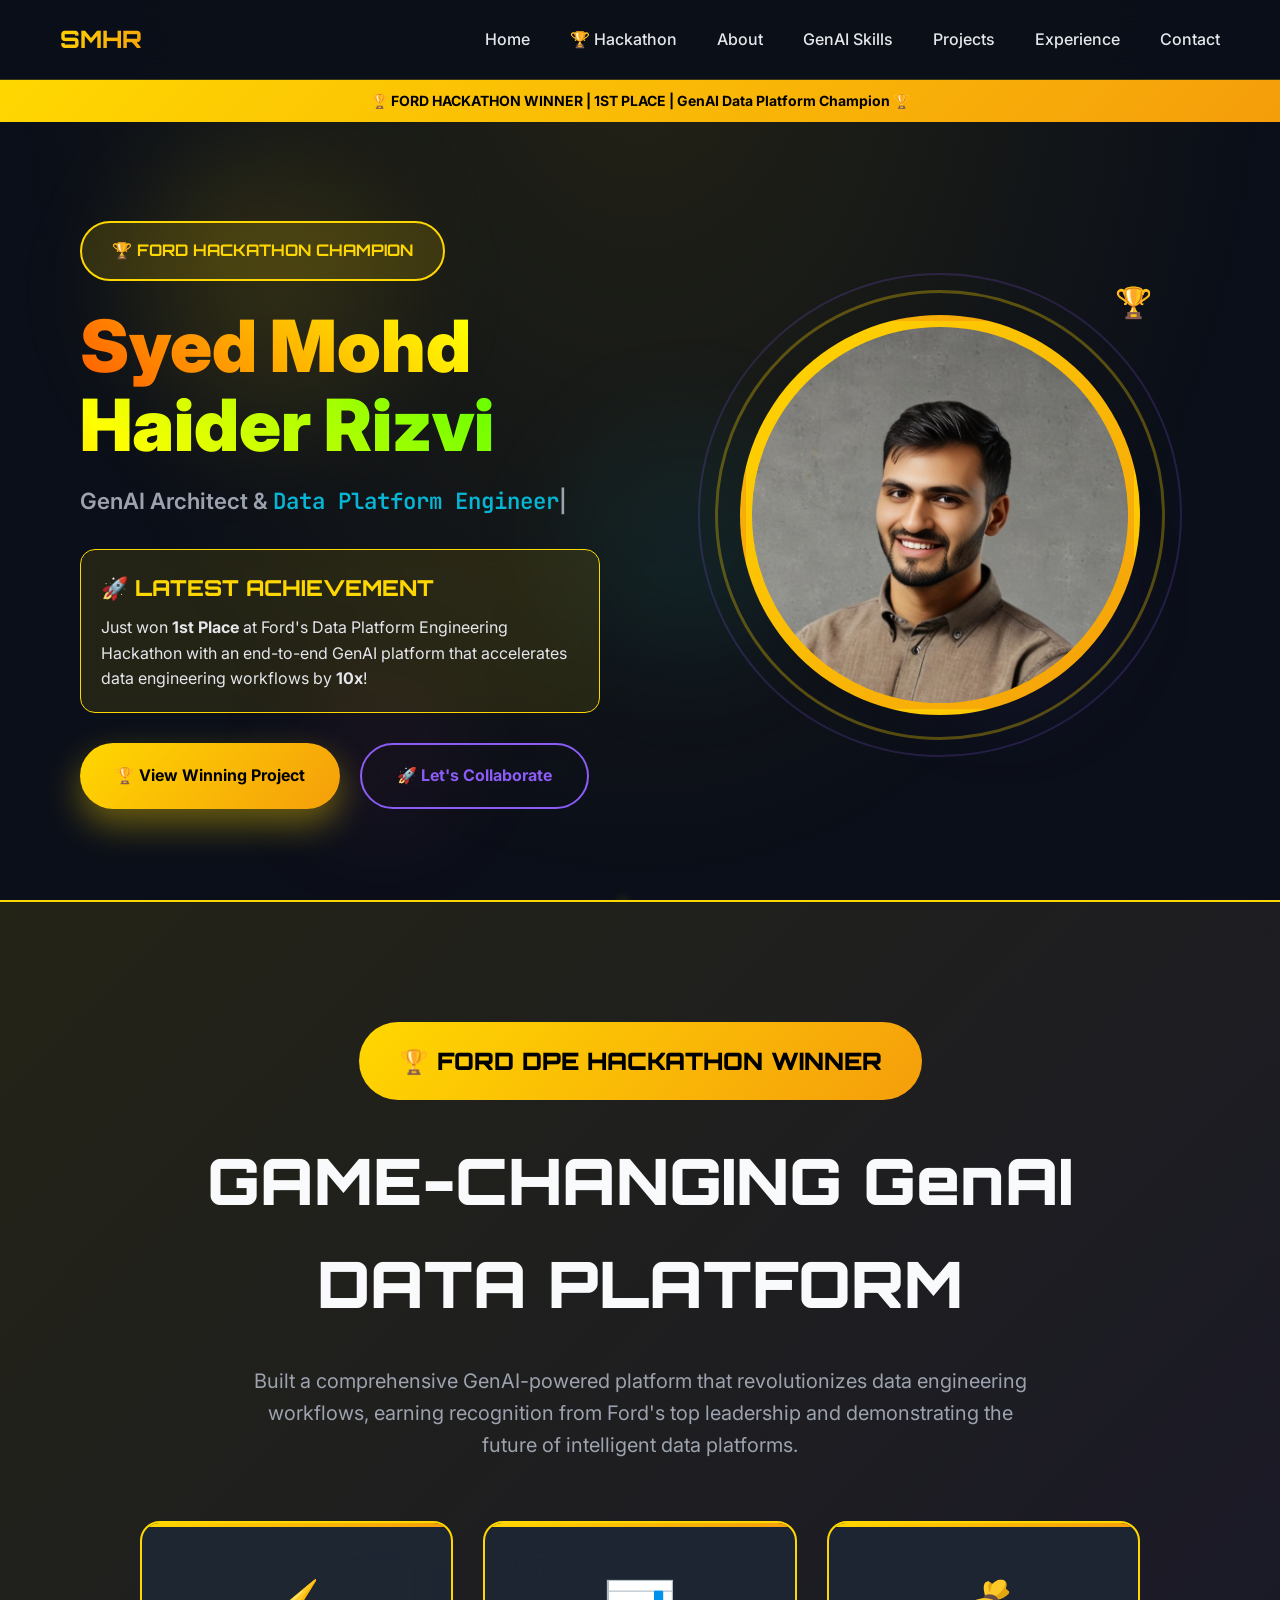
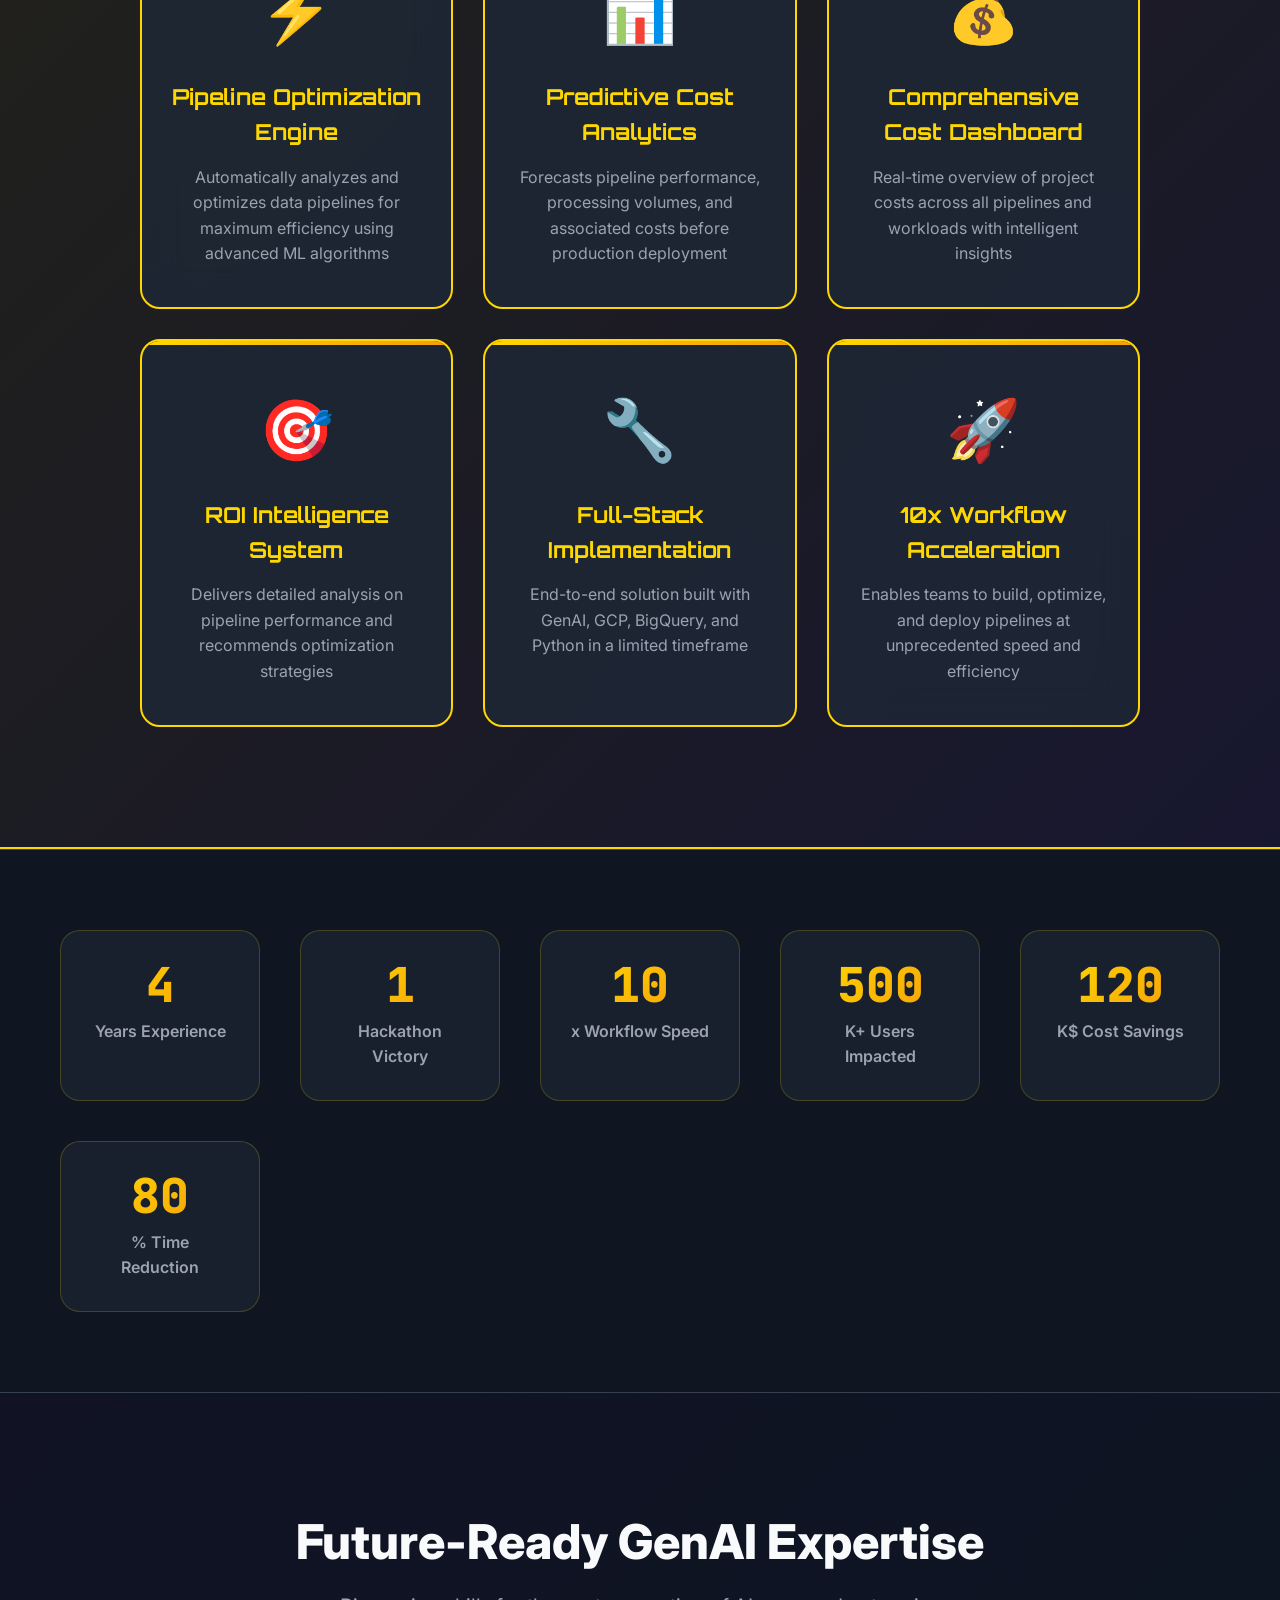
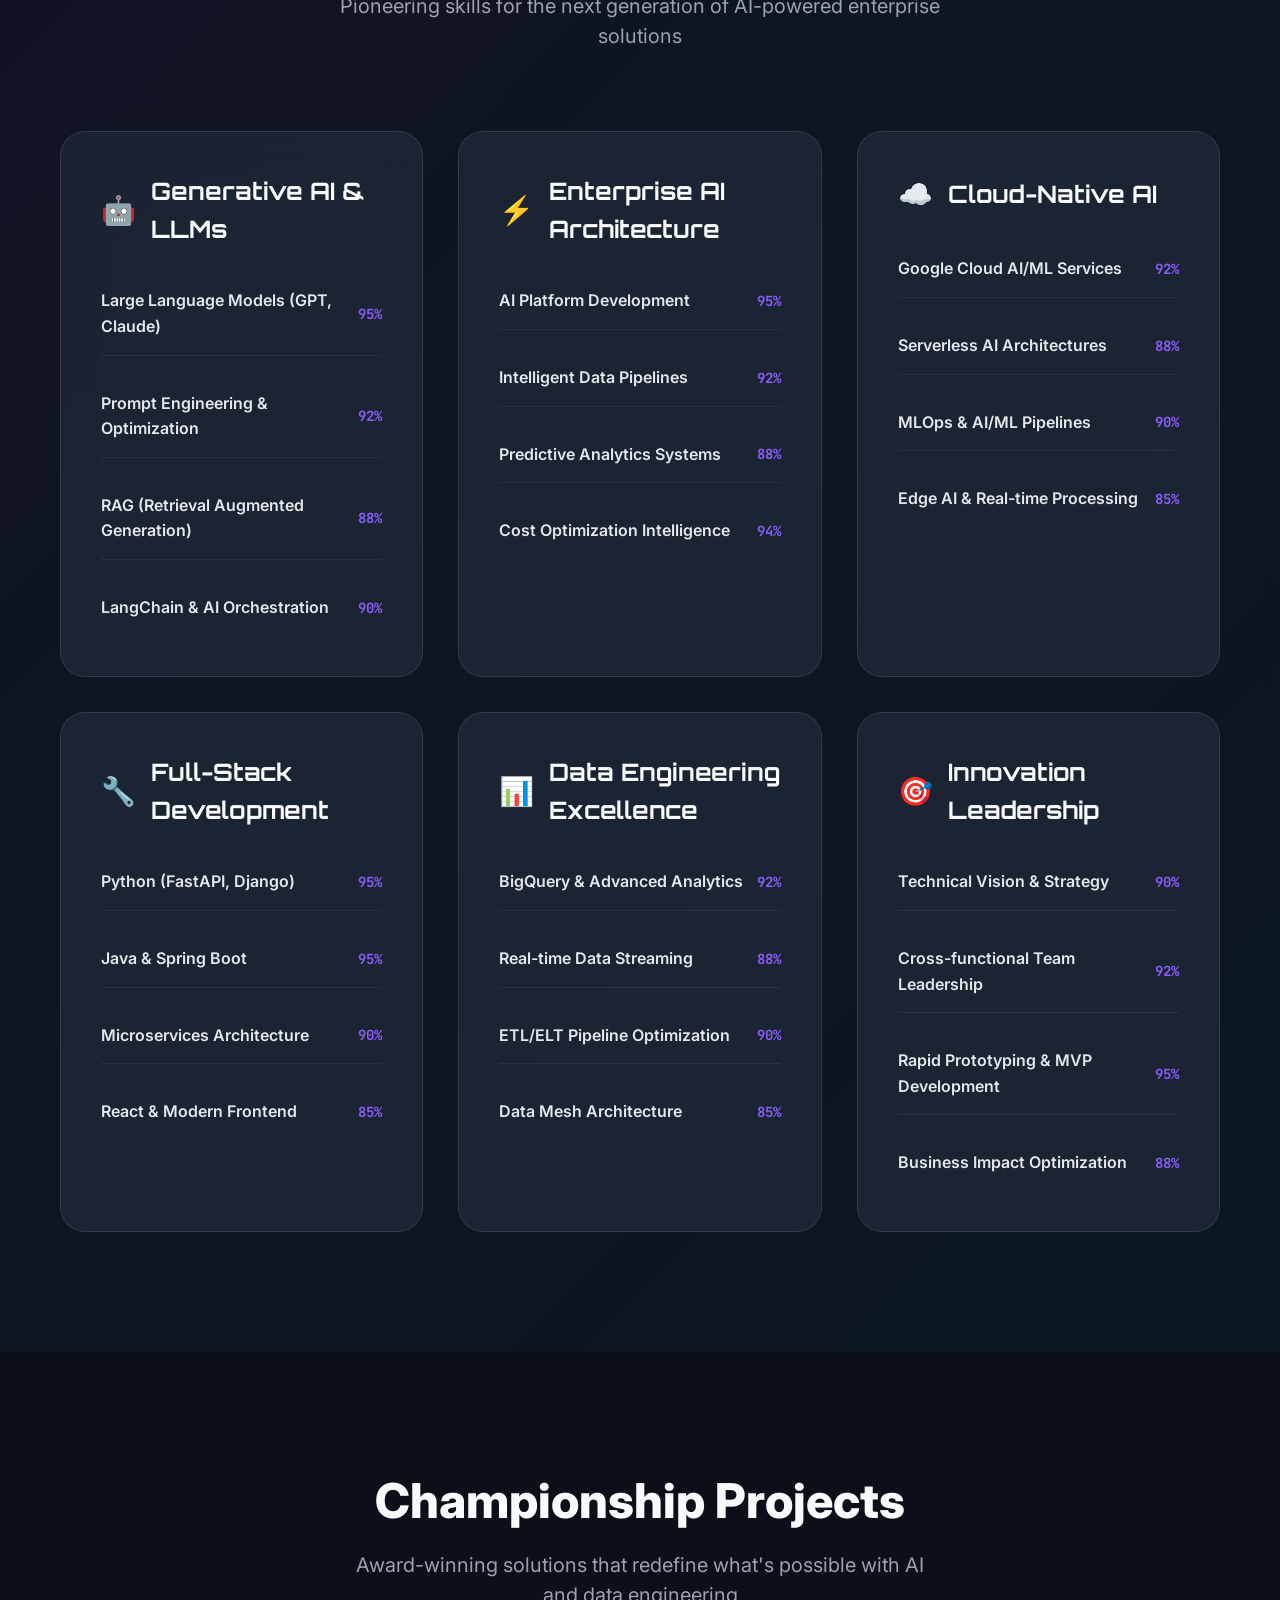
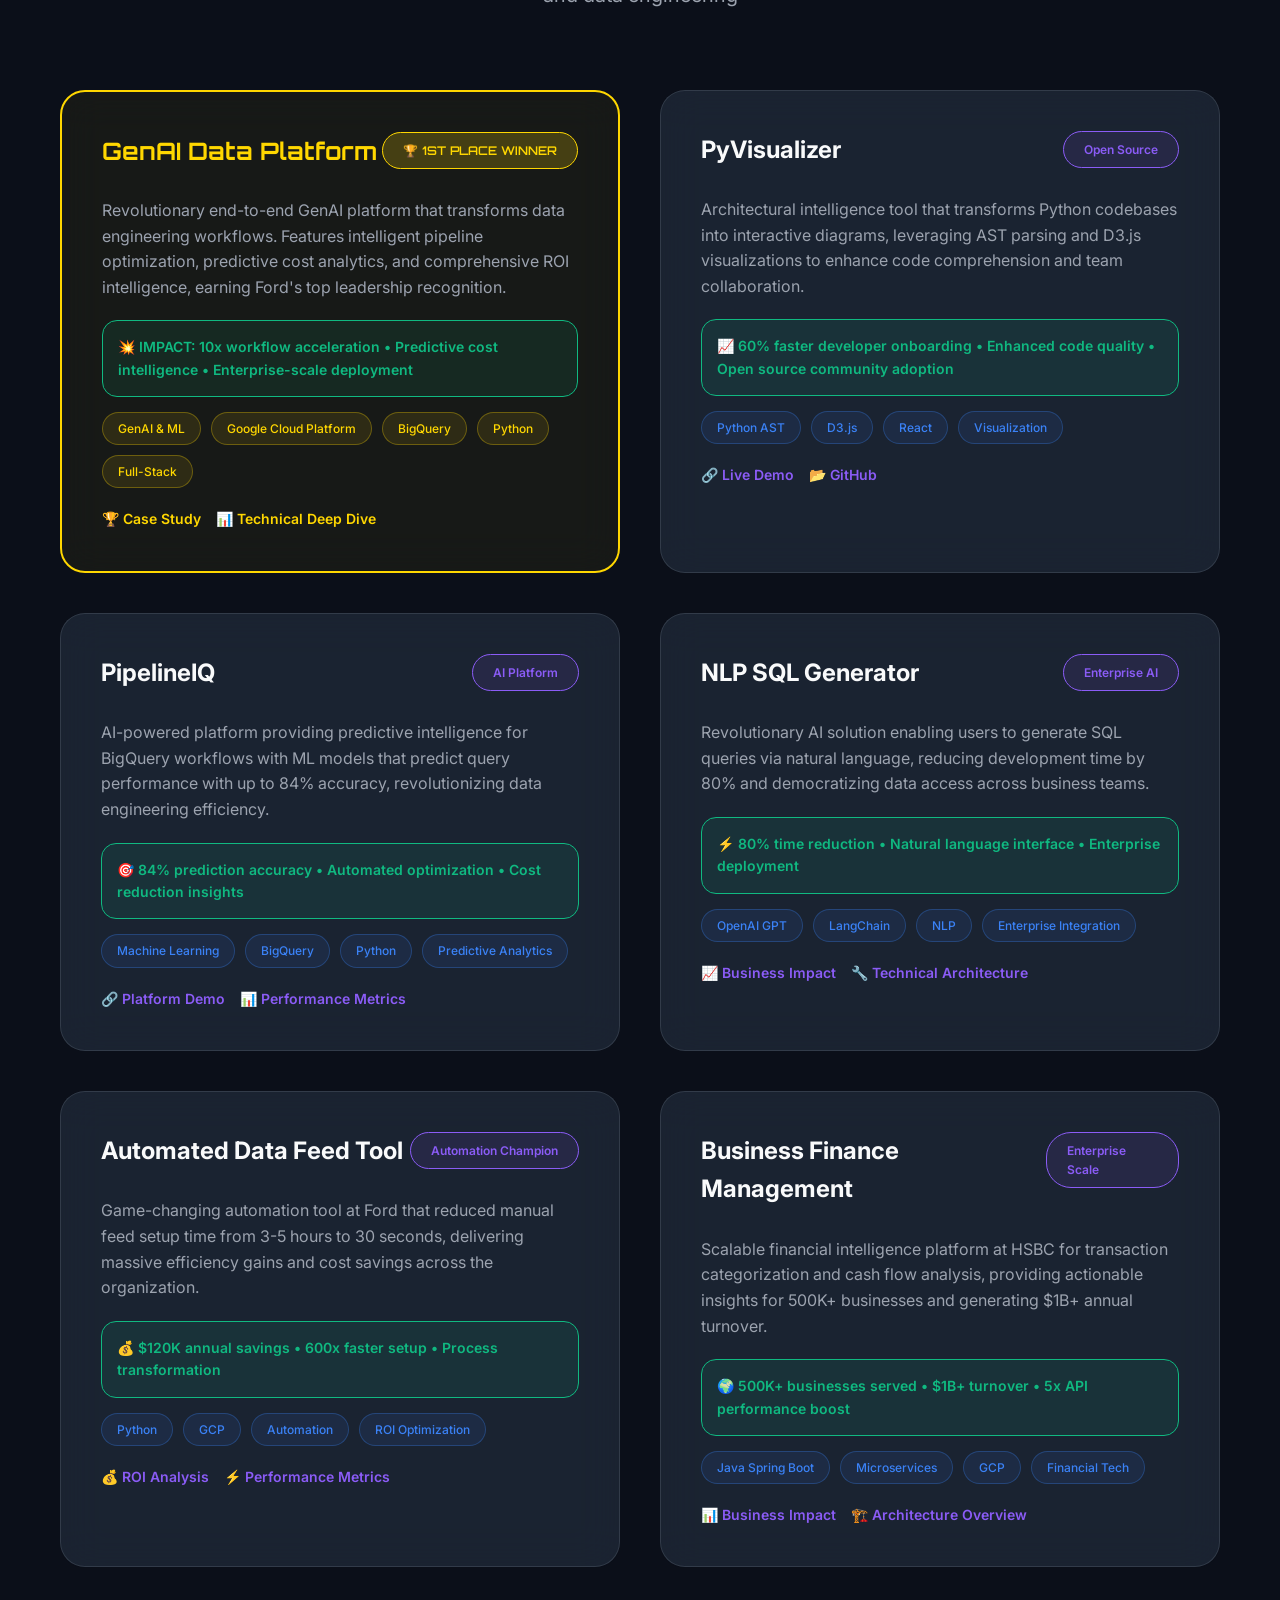
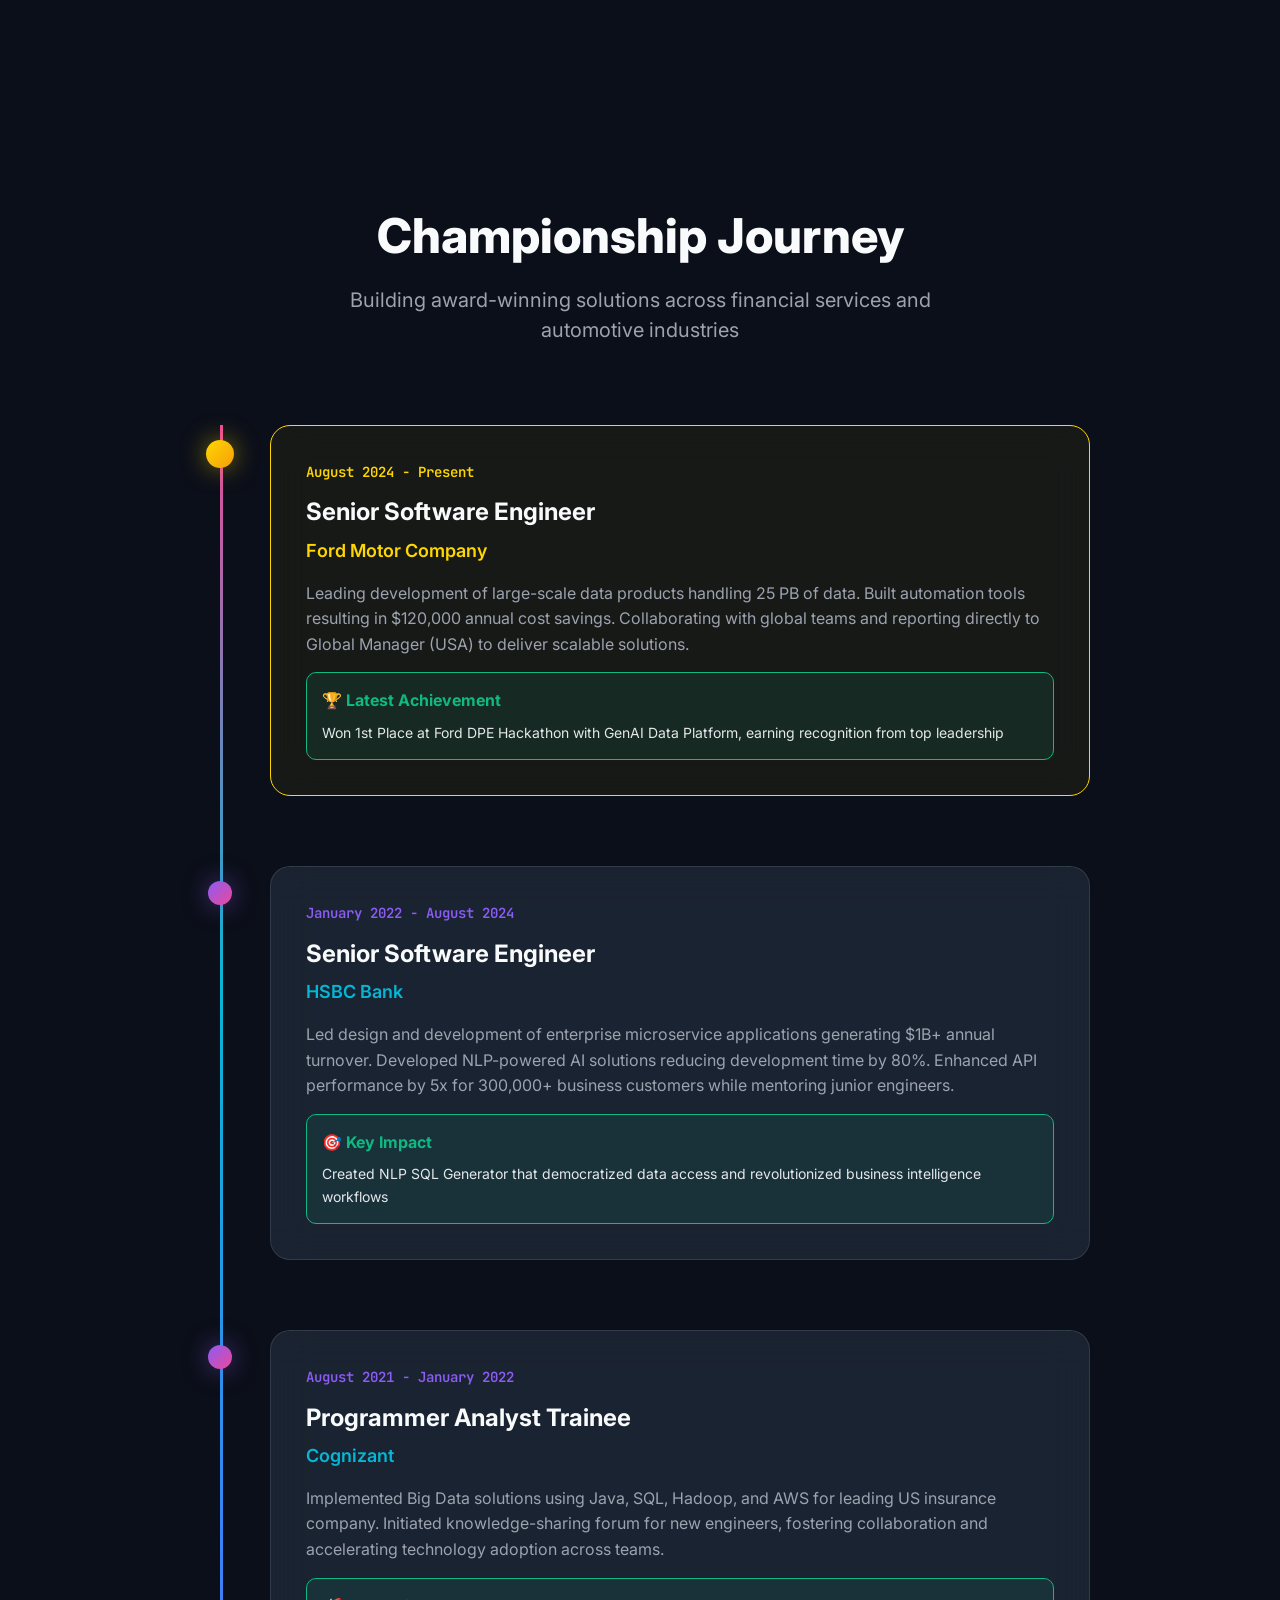
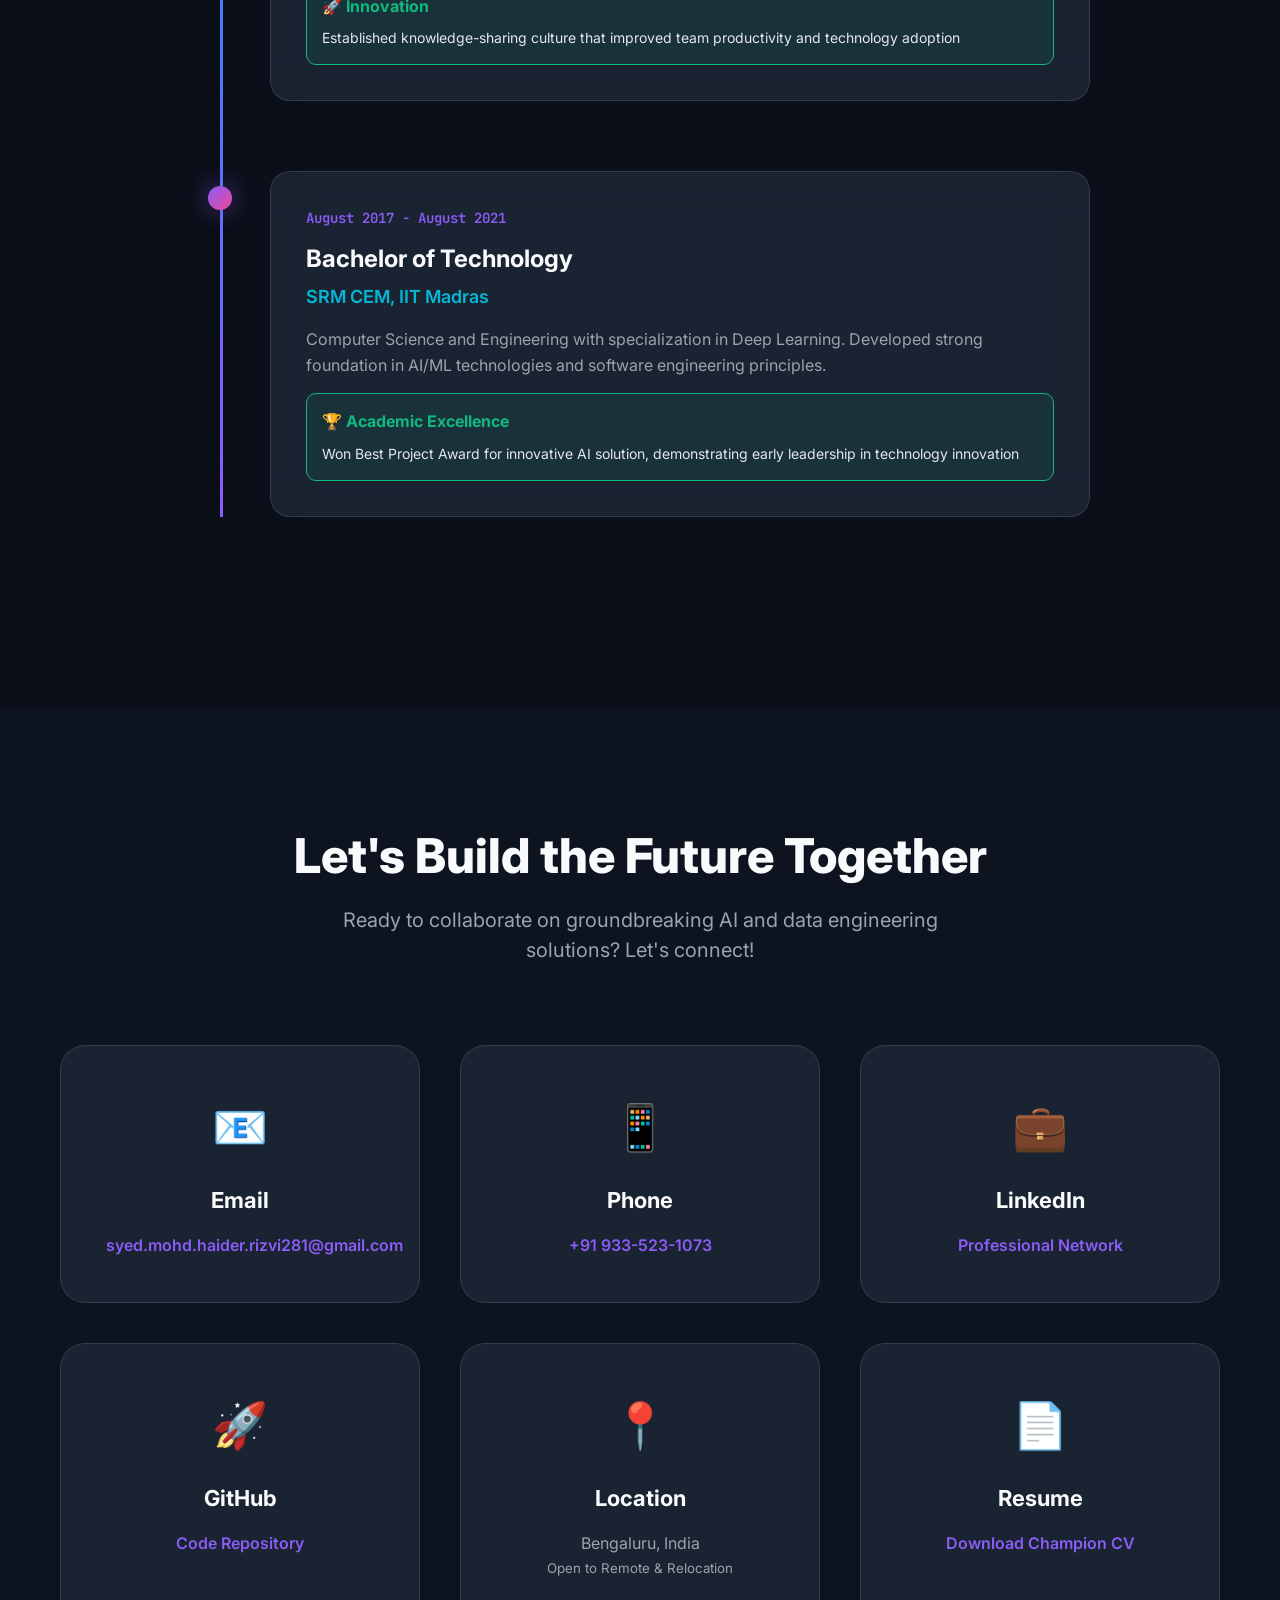
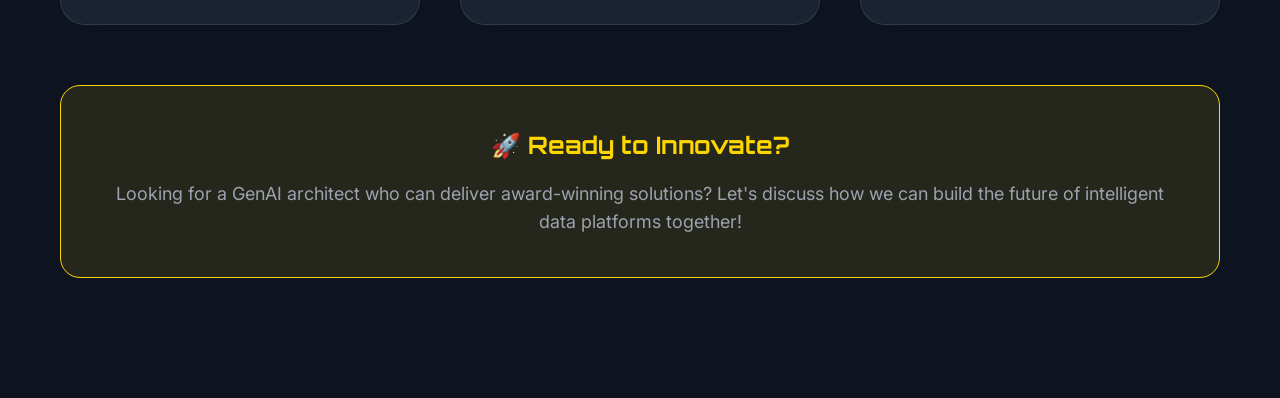
==== commit 51458cab: "Update index.html" ====
--- a/index.html
+++ b/index.html
@@ -1362,7 +1362,7 @@
                 <div class="hero-image">
                     <div class="profile-container">
                         <div class="profile-rings"></div>
-                        <img src="image.png" alt="Syed Mohd Haider Rizvi - Ford Hackathon Winner" class="profile-image">
+                        <img src="image.jpg" alt="Syed Mohd Haider Rizvi - Ford Hackathon Winner" class="profile-image">
                     </div>
                 </div>
             </div>
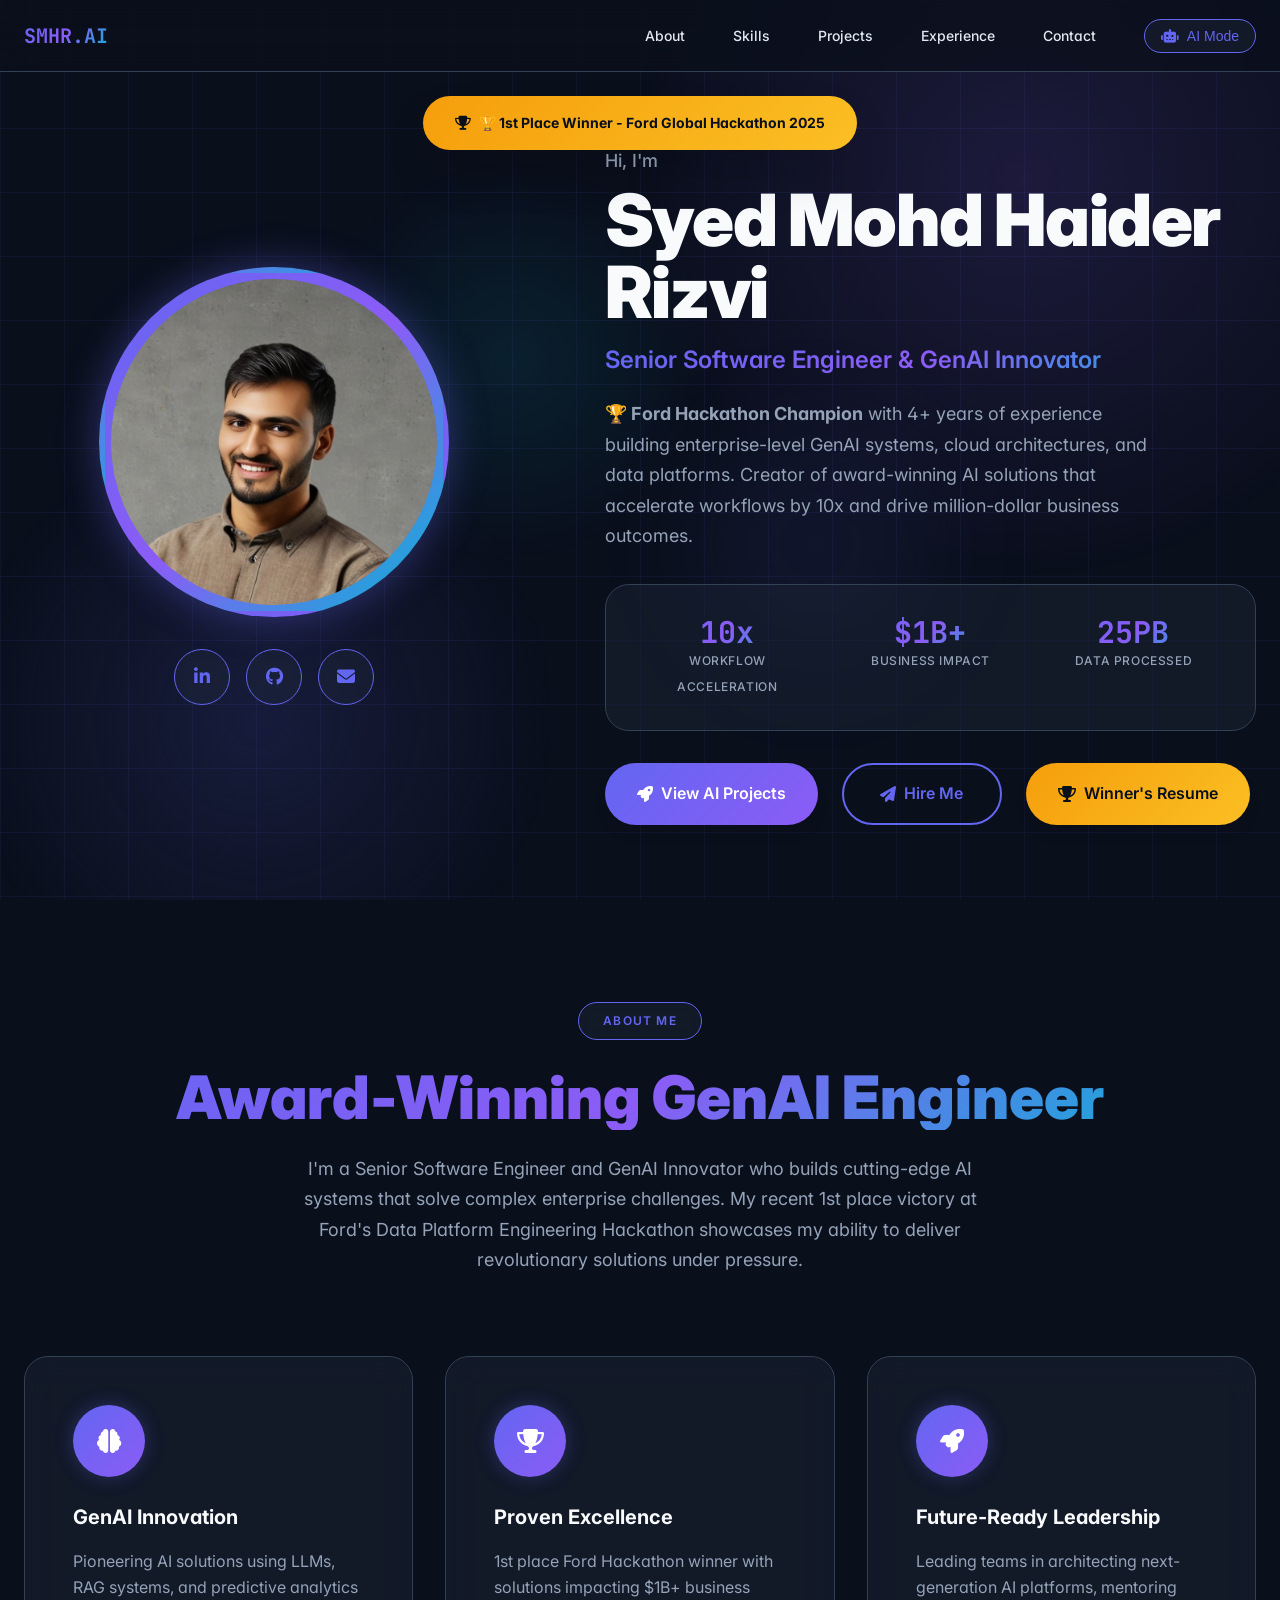
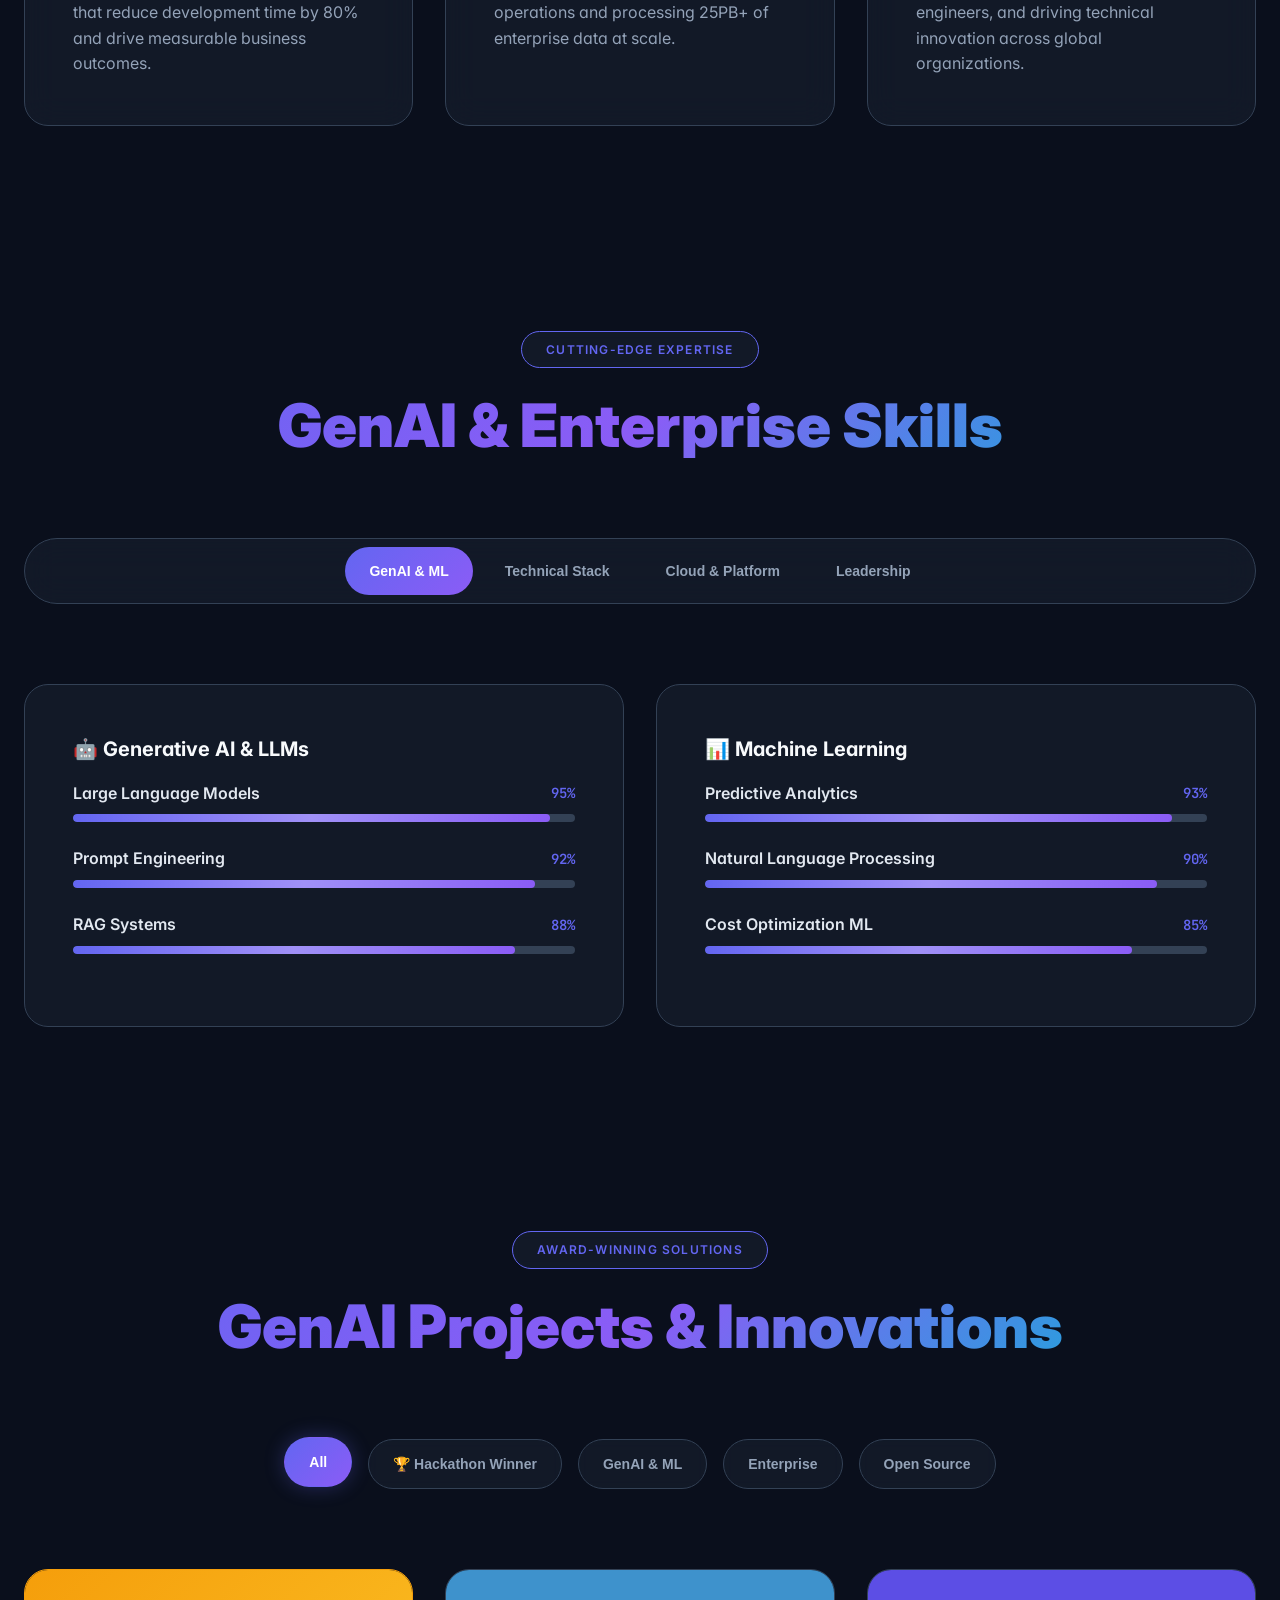
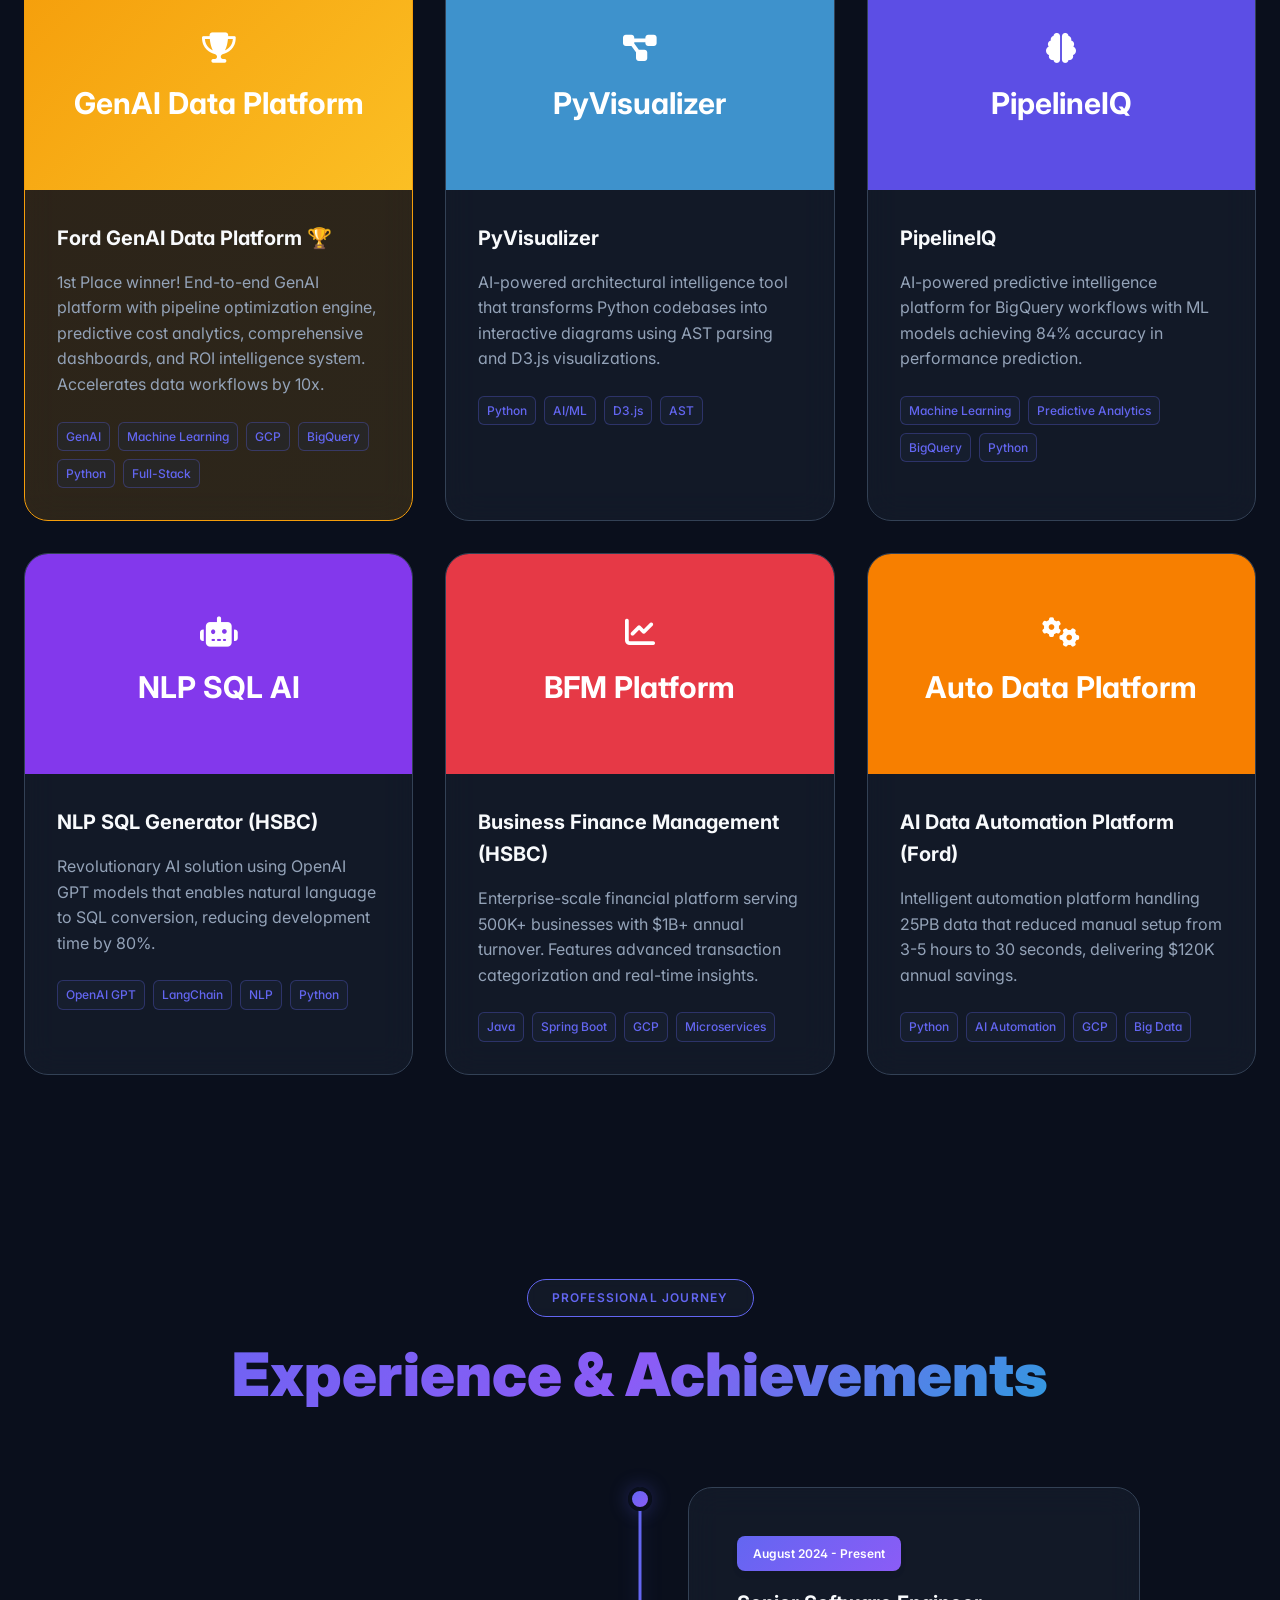
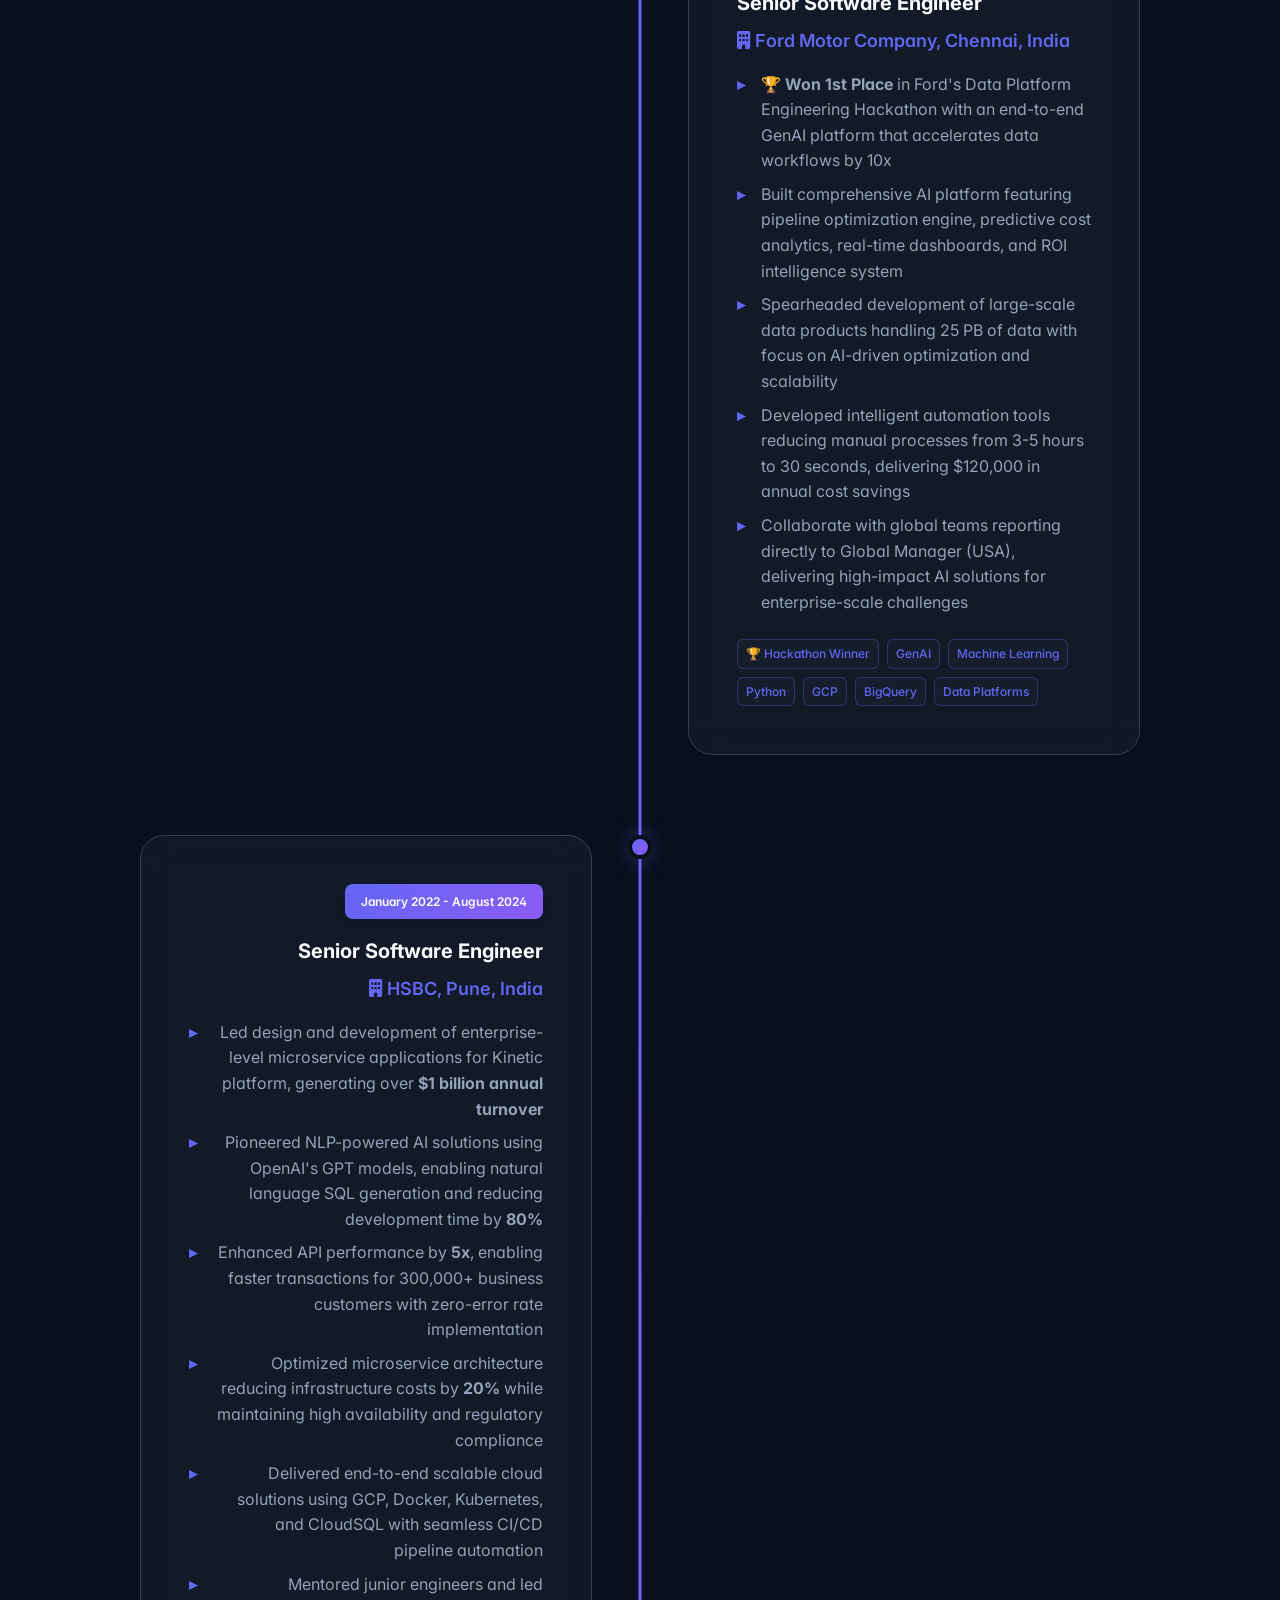
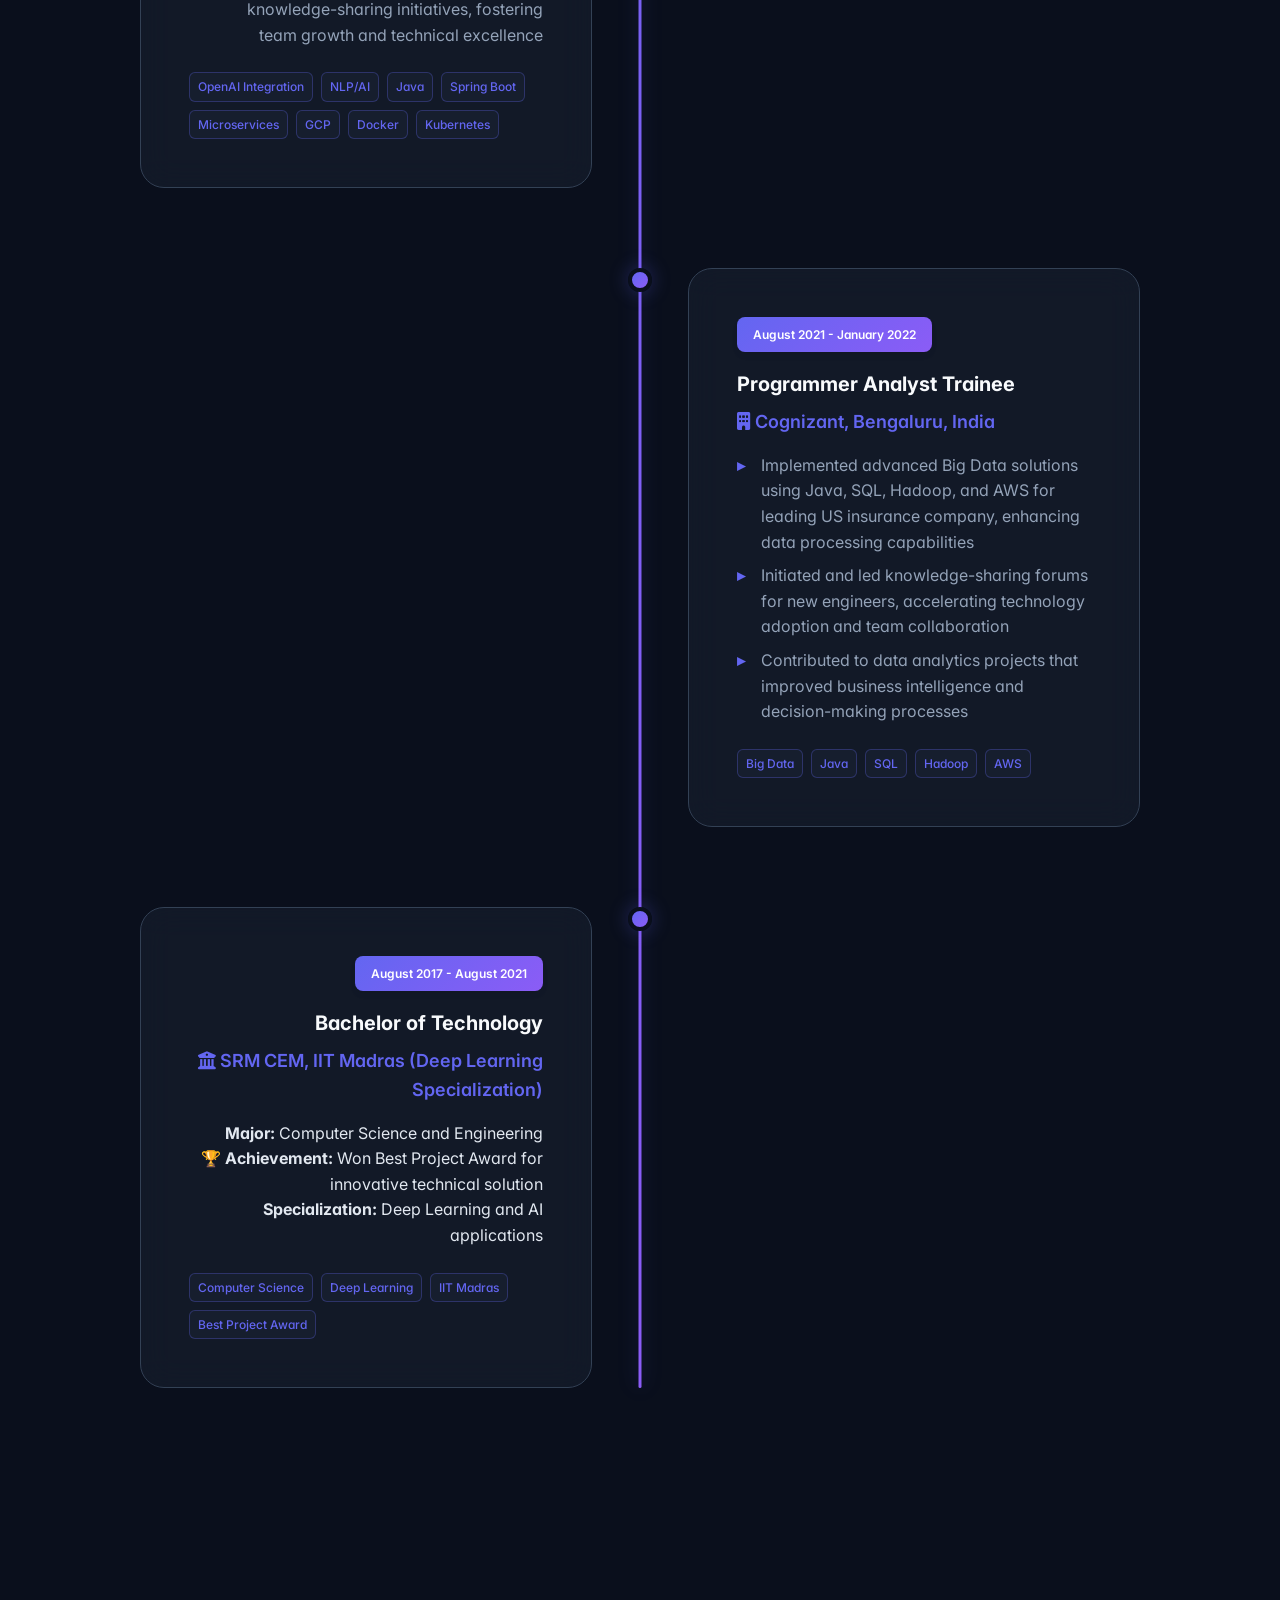
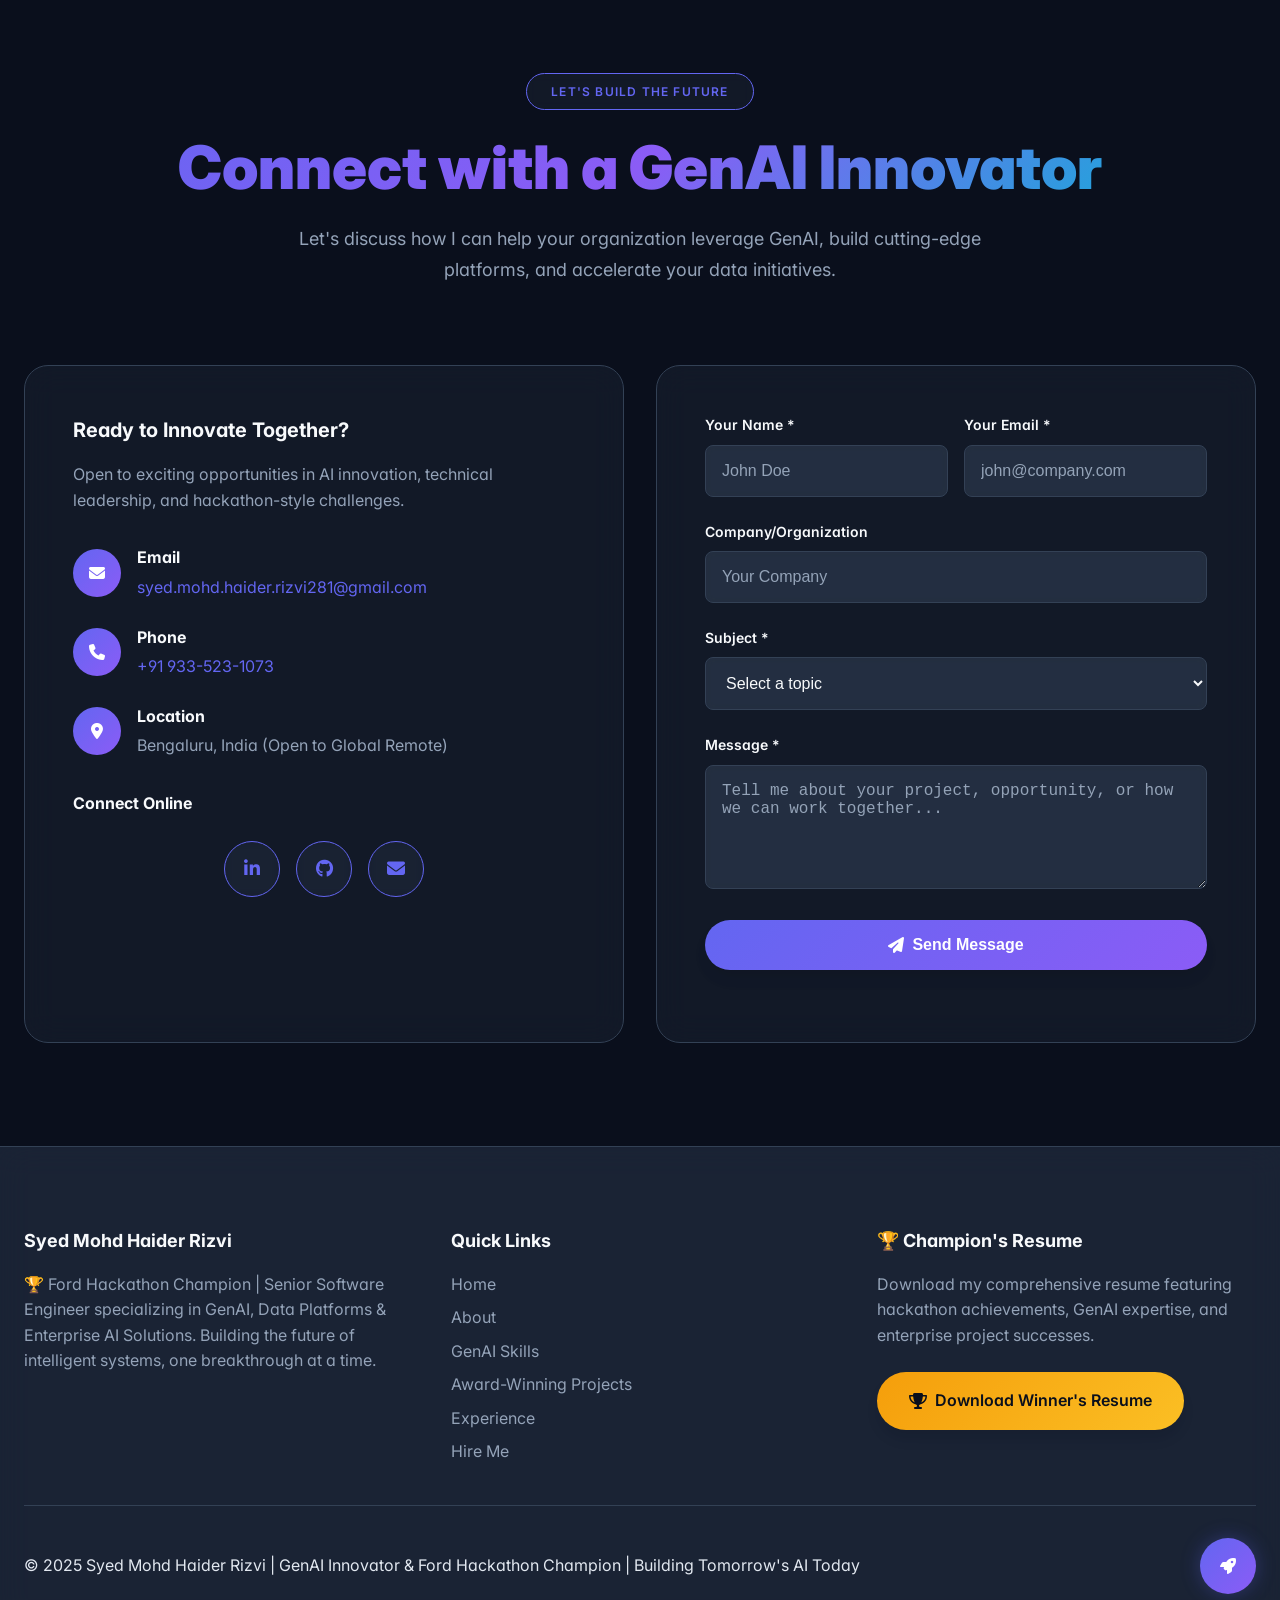
==== commit e07283f2: "Update index.html" ====
--- a/index.html
+++ b/index.html
@@ -3,125 +3,317 @@
 <head>
     <meta charset="UTF-8">
     <meta name="viewport" content="width=device-width, initial-scale=1.0">
-    <title>Syed Mohd Haider Rizvi | 🏆 Ford Hackathon Winner | GenAI Architect | Senior Software Engineer</title>
-    <meta name="description" content="🏆 1st Place Ford Hackathon Winner | GenAI Data Platform Architect | Senior Software Engineer specializing in AI, Cloud, and Enterprise Solutions | 10x Data Engineering Acceleration">
+    <title>Syed Mohd Haider Rizvi | Senior Software Engineer & GenAI Innovator</title>
+    <meta name="description" content="🏆 1st Place Ford Hackathon Winner | Senior Software Engineer specializing in GenAI, Data Platforms, Cloud Architecture, and AI solutions with 4+ years of enterprise experience.">
+    <meta name="keywords" content="GenAI, Machine Learning, Ford Hackathon Winner, Software Engineer, AI Innovation, Data Platforms">
+    <meta name="author" content="Syed Mohd Haider Rizvi">
+
+    <!-- Open Graph / Facebook -->
+    <meta property="og:type" content="website">
+    <meta property="og:url" content="https://yourdomain.com/">
+    <meta property="og:title" content="Syed Mohd Haider Rizvi | Ford Hackathon Champion & GenAI Expert">
+    <meta property="og:description" content="🏆 1st Place Ford Hackathon Winner specializing in GenAI, Data Platforms & Enterprise AI Solutions">
+    <meta property="og:image" content="https://yourdomain.com/og-image.png">
+
+    <!-- Twitter -->
+    <meta property="twitter:card" content="summary_large_image">
+    <meta property="twitter:url" content="https://yourdomain.com/">
+    <meta property="twitter:title" content="Syed Mohd Haider Rizvi | Ford Hackathon Champion">
+    <meta property="twitter:description" content="🏆 1st Place Ford Hackathon Winner specializing in GenAI & Enterprise AI">
+    <meta property="twitter:image" content="https://yourdomain.com/og-image.png">
 
     <!-- Favicon -->
-    <link rel="icon" type="image/svg+xml" href="data:image/svg+xml,<svg xmlns='http://www.w3.org/2000/svg' viewBox='0 0 100 100'><text y='.9em' font-size='90'>🏆</text></svg>">
-
-    <!-- Preconnect for faster font loading -->
+    <link rel="icon" type="image/png" href="favicon.png">
+    <link rel="apple-touch-icon" href="apple-touch-icon.png">
+
+    <!-- Preconnect for performance -->
     <link rel="preconnect" href="https://fonts.googleapis.com">
     <link rel="preconnect" href="https://fonts.gstatic.com" crossorigin>
-    <link href="https://fonts.googleapis.com/css2?family=Inter:wght@300;400;500;600;700;800;900&family=JetBrains+Mono:wght@400;500;600;700&family=Orbitron:wght@400;700;900&display=swap" rel="stylesheet">
+    <link rel="preconnect" href="https://cdnjs.cloudflare.com">
+
+    <!-- Fonts - Optimized loading with font-display -->
+    <link href="https://fonts.googleapis.com/css2?family=Inter:wght@300;400;500;600;700;800;900&family=JetBrains+Mono:wght@400;500;600;700&display=swap" rel="stylesheet">
+
+    <!-- Font Awesome -->
+    <link rel="stylesheet" href="https://cdnjs.cloudflare.com/ajax/libs/font-awesome/6.4.0/css/all.min.css" crossorigin="anonymous">
+
+    <!-- Structured Data -->
+    <script type="application/ld+json">
+    {
+        "@context": "https://schema.org",
+        "@type": "Person",
+        "name": "Syed Mohd Haider Rizvi",
+        "jobTitle": "Senior Software Engineer & GenAI Innovator",
+        "description": "Ford Hackathon Champion specializing in GenAI, Data Platforms & Enterprise AI Solutions",
+        "url": "https://yourdomain.com",
+        "sameAs": [
+            "https://www.linkedin.com/in/s-m-h-rizvi-0a40441ab/",
+            "https://github.com/haider1998"
+        ]
+    }
+    </script>
 
     <style>
         :root {
-            --primary-purple: #8B5CF6;
-            --primary-pink: #EC4899;
-            --secondary-blue: #3B82F6;
-            --accent-cyan: #06B6D4;
-            --accent-green: #10B981;
-            --gold: #F59E0B;
-            --award-gold: #FFD700;
-            --dark-bg: #0B0F19;
-            --card-bg: #111827;
-            --card-hover: #1F2937;
-            --text-primary: #F9FAFB;
-            --text-secondary: #E5E7EB;
-            --text-muted: #9CA3AF;
-            --border-color: #374151;
-            --gradient-primary: linear-gradient(135deg, var(--primary-purple) 0%, var(--primary-pink) 100%);
-            --gradient-secondary: linear-gradient(135deg, var(--secondary-blue) 0%, var(--accent-cyan) 100%);
-            --gradient-accent: linear-gradient(45deg, var(--primary-purple), var(--secondary-blue), var(--accent-cyan), var(--primary-pink));
-            --gradient-success: linear-gradient(135deg, var(--accent-green) 0%, var(--secondary-blue) 100%);
-            --gradient-gold: linear-gradient(135deg, var(--award-gold) 0%, var(--gold) 100%);
-            --gradient-rainbow: linear-gradient(45deg, #ff0000, #ff8000, #ffff00, #80ff00, #00ff00, #00ff80, #00ffff, #0080ff, #0000ff, #8000ff, #ff0080);
-            --navbar-height: 80px;
-        }
-
-        * {
+            /* Enhanced Color Palette */
+            --primary: #6366f1;
+            --primary-dark: #4f46e5;
+            --primary-light: #8b87ff;
+            --secondary: #06b6d4;
+            --secondary-dark: #0891b2;
+            --accent: #8b5cf6;
+            --accent-dark: #7c3aed;
+            --success: #10b981;
+            --warning: #f59e0b;
+            --error: #ef4444;
+            --info: #3b82f6;
+
+            /* Enhanced Background System */
+            --bg-primary: #0a0f1c;
+            --bg-secondary: #1e293b;
+            --bg-tertiary: #334155;
+            --bg-quaternary: #475569;
+            --bg-glass: rgba(30, 41, 59, 0.4);
+            --bg-glass-strong: rgba(30, 41, 59, 0.8);
+
+            /* Enhanced Text Colors */
+            --text-primary: #f8fafc;
+            --text-secondary: #e2e8f0;
+            --text-muted: #94a3b8;
+            --text-dimmed: #64748b;
+
+            /* Enhanced Borders */
+            --border: #334155;
+            --border-light: #475569;
+            --border-lighter: #64748b;
+
+            /* Enhanced Gradients */
+            --gradient-primary: linear-gradient(135deg, var(--primary) 0%, var(--accent) 100%);
+            --gradient-secondary: linear-gradient(135deg, var(--secondary) 0%, var(--success) 100%);
+            --gradient-gold: linear-gradient(135deg, var(--warning) 0%, #fbbf24 100%);
+            --gradient-hero: linear-gradient(135deg, var(--primary) 0%, var(--accent) 50%, var(--secondary) 100%);
+            --gradient-glass: linear-gradient(135deg, rgba(99, 102, 241, 0.1) 0%, rgba(139, 92, 246, 0.1) 100%);
+
+            /* Enhanced Spacing System */
+            --space-xs: 0.25rem;
+            --space-sm: 0.5rem;
+            --space-md: 1rem;
+            --space-lg: 1.5rem;
+            --space-xl: 2rem;
+            --space-2xl: 3rem;
+            --space-3xl: 4rem;
+            --space-4xl: 5rem;
+            --space-5xl: 6rem;
+
+            /* Enhanced Typography Scale */
+            --text-xs: 0.75rem;
+            --text-sm: 0.875rem;
+            --text-base: 1rem;
+            --text-lg: 1.125rem;
+            --text-xl: 1.25rem;
+            --text-2xl: 1.5rem;
+            --text-3xl: 1.875rem;
+            --text-4xl: 2.25rem;
+            --text-5xl: 3rem;
+            --text-6xl: 3.75rem;
+            --text-7xl: 4.5rem;
+
+            /* Enhanced Layout */
+            --navbar-height: 4.5rem;
+            --container-max-width: 1400px;
+            --section-padding: clamp(4rem, 8vw, 8rem);
+            --content-max-width: 65ch;
+
+            /* Enhanced Effects */
+            --shadow-sm: 0 1px 2px 0 rgb(0 0 0 / 0.05);
+            --shadow-md: 0 4px 6px -1px rgb(0 0 0 / 0.1);
+            --shadow-lg: 0 10px 15px -3px rgb(0 0 0 / 0.1);
+            --shadow-xl: 0 20px 25px -5px rgb(0 0 0 / 0.1);
+            --shadow-2xl: 0 25px 50px -12px rgb(0 0 0 / 0.25);
+            --shadow-glow: 0 0 20px rgba(99, 102, 241, 0.3);
+            --shadow-glow-strong: 0 0 40px rgba(99, 102, 241, 0.4);
+
+            --blur-sm: 4px;
+            --blur-md: 8px;
+            --blur-lg: 16px;
+            --blur-xl: 24px;
+
+            --radius-sm: 0.375rem;
+            --radius-md: 0.5rem;
+            --radius-lg: 0.75rem;
+            --radius-xl: 1rem;
+            --radius-2xl: 1.5rem;
+            --radius-3xl: 2rem;
+            --radius-full: 9999px;
+
+            /* Animation Timing */
+            --transition-fast: 0.2s ease;
+            --transition-normal: 0.3s ease;
+            --transition-slow: 0.5s ease;
+            --transition-bounce: 0.6s cubic-bezier(0.68, -0.55, 0.265, 1.55);
+        }
+
+        /* Enhanced Reset */
+        *,
+        *::before,
+        *::after {
             margin: 0;
             padding: 0;
             box-sizing: border-box;
         }
 
+        html {
+            scroll-behavior: smooth;
+            scroll-padding-top: calc(var(--navbar-height) + 2rem);
+        }
+
         body {
             font-family: 'Inter', -apple-system, BlinkMacSystemFont, 'Segoe UI', Roboto, sans-serif;
-            background: var(--dark-bg);
+            background: var(--bg-primary);
             color: var(--text-secondary);
             line-height: 1.6;
+            font-size: var(--text-base);
             overflow-x: hidden;
-            scroll-behavior: smooth;
-            scroll-padding-top: var(--navbar-height);
-        }
-
-        /* Enhanced Animated Background */
-        .animated-bg {
+            -webkit-font-smoothing: antialiased;
+            -moz-osx-font-smoothing: grayscale;
+            font-feature-settings: 'cv02', 'cv03', 'cv04', 'cv11';
+        }
+
+        /* Enhanced Loading Screen */
+        .loading-screen {
             position: fixed;
-            top: 0;
-            left: 0;
-            width: 100%;
-            height: 100%;
+            inset: 0;
+            background: var(--bg-primary);
+            display: flex;
+            align-items: center;
+            justify-content: center;
+            z-index: 10000;
+            transition: all var(--transition-slow);
+        }
+
+        .loading-screen.hidden {
+            opacity: 0;
+            visibility: hidden;
+            transform: scale(1.1);
+        }
+
+        .loading-content {
+            text-align: center;
+            animation: loading-pulse 2s ease-in-out infinite;
+        }
+
+        .loading-spinner {
+            width: 4rem;
+            height: 4rem;
+            border: 3px solid var(--border);
+            border-top: 3px solid var(--primary);
+            border-radius: 50%;
+            animation: spin 1s linear infinite;
+            margin: 0 auto var(--space-lg);
+            box-shadow: var(--shadow-glow);
+        }
+
+        .loading-text {
+            font-size: var(--text-xl);
+            font-weight: 700;
+            color: var(--text-primary);
+            margin-bottom: var(--space-sm);
+        }
+
+        .loading-subtext {
+            font-size: var(--text-sm);
+            background: var(--gradient-gold);
+            -webkit-background-clip: text;
+            -webkit-text-fill-color: transparent;
+            background-clip: text;
+            font-weight: 600;
+        }
+
+        @keyframes spin {
+            to { transform: rotate(360deg); }
+        }
+
+        @keyframes loading-pulse {
+            0%, 100% { opacity: 1; transform: translateY(0); }
+            50% { opacity: 0.8; transform: translateY(-5px); }
+        }
+
+        /* Enhanced Background Effects */
+        .bg-effects {
+            position: fixed;
+            inset: 0;
             z-index: -1;
-            background: var(--dark-bg);
             overflow: hidden;
         }
 
-        .floating-shapes {
+        .bg-gradient {
             position: absolute;
-            width: 100%;
-            height: 100%;
-        }
-
-        .shape {
+            inset: 0;
+            background:
+                radial-gradient(600px circle at 20% 80%, rgba(99, 102, 241, 0.15) 0%, transparent 50%),
+                radial-gradient(800px circle at 80% 20%, rgba(139, 92, 246, 0.15) 0%, transparent 50%),
+                radial-gradient(400px circle at 40% 40%, rgba(6, 182, 212, 0.1) 0%, transparent 50%);
+            animation: bg-shift 20s ease-in-out infinite;
+        }
+
+        @keyframes bg-shift {
+            0%, 100% { transform: scale(1) rotate(0deg); }
+            50% { transform: scale(1.1) rotate(5deg); }
+        }
+
+        .bg-grid {
+            position: absolute;
+            inset: 0;
+            background-image:
+                linear-gradient(rgba(99, 102, 241, 0.08) 1px, transparent 1px),
+                linear-gradient(90deg, rgba(99, 102, 241, 0.08) 1px, transparent 1px);
+            background-size: 4rem 4rem;
+            animation: grid-flow 8s ease-in-out infinite;
+        }
+
+        @keyframes grid-flow {
+            0%, 100% { opacity: 0.4; transform: translate(0, 0); }
+            50% { opacity: 0.2; transform: translate(10px, 10px); }
+        }
+
+        .floating-shape {
             position: absolute;
             border-radius: 50%;
+            background: radial-gradient(circle, rgba(99, 102, 241, 0.1) 0%, transparent 70%);
             filter: blur(40px);
-            animation: float 20s infinite linear;
-        }
-
-        .shape:nth-child(1) {
-            width: 400px;
-            height: 400px;
-            background: radial-gradient(circle, rgba(255, 215, 0, 0.15) 0%, transparent 70%);
+            animation: float 25s infinite linear;
+        }
+
+        .floating-shape:nth-child(1) {
+            width: 25rem;
+            height: 25rem;
             top: 10%;
-            left: 5%;
-            animation-duration: 25s;
-        }
-
-        .shape:nth-child(2) {
-            width: 300px;
-            height: 300px;
-            background: radial-gradient(circle, rgba(139, 92, 246, 0.12) 0%, transparent 70%);
-            top: 50%;
+            left: 10%;
+            animation-duration: 30s;
+        }
+
+        .floating-shape:nth-child(2) {
+            width: 20rem;
+            height: 20rem;
+            top: 60%;
             right: 10%;
-            animation-duration: 30s;
+            animation-duration: 35s;
             animation-direction: reverse;
         }
 
-        .shape:nth-child(3) {
-            width: 350px;
-            height: 350px;
-            background: radial-gradient(circle, rgba(6, 182, 212, 0.1) 0%, transparent 70%);
+        .floating-shape:nth-child(3) {
+            width: 22rem;
+            height: 22rem;
             bottom: 20%;
-            left: 40%;
-            animation-duration: 35s;
-        }
-
-        .shape:nth-child(4) {
-            width: 250px;
-            height: 250px;
-            background: radial-gradient(circle, rgba(236, 72, 153, 0.08) 0%, transparent 70%);
-            top: 70%;
-            left: 20%;
+            left: 50%;
             animation-duration: 40s;
         }
 
         @keyframes float {
-            0%, 100% { transform: translateY(0px) rotate(0deg); }
-            25% { transform: translateY(-30px) rotate(90deg); }
-            50% { transform: translateY(-60px) rotate(180deg); }
-            75% { transform: translateY(-30px) rotate(270deg); }
+            0%, 100% { transform: translateY(0) rotate(0deg) scale(1); }
+            25% { transform: translateY(-30px) rotate(90deg) scale(1.1); }
+            50% { transform: translateY(-20px) rotate(180deg) scale(0.9); }
+            75% { transform: translateY(-40px) rotate(270deg) scale(1.05); }
         }
 
         /* Enhanced Navigation */
@@ -130,22 +322,23 @@
             top: 0;
             width: 100%;
             z-index: 1000;
-            background: rgba(11, 15, 25, 0.95);
-            backdrop-filter: blur(20px);
-            border-bottom: 1px solid rgba(255, 215, 0, 0.2);
-            transition: all 0.3s ease;
+            background: rgba(10, 15, 28, 0.8);
+            backdrop-filter: blur(var(--blur-lg));
+            border-bottom: 1px solid var(--border);
+            transition: all var(--transition-normal);
             height: var(--navbar-height);
         }
 
         .navbar.scrolled {
-            background: rgba(11, 15, 25, 0.98);
-            box-shadow: 0 10px 40px rgba(255, 215, 0, 0.1);
+            background: rgba(10, 15, 28, 0.95);
+            box-shadow: var(--shadow-xl);
+            border-bottom-color: var(--primary);
         }
 
         .nav-container {
-            max-width: 1200px;
+            max-width: var(--container-max-width);
             margin: 0 auto;
-            padding: 0 20px;
+            padding: 0 var(--space-lg);
             display: flex;
             justify-content: space-between;
             align-items: center;
@@ -153,84 +346,107 @@
         }
 
         .nav-logo {
-            font-size: 24px;
-            font-weight: 800;
-            background: var(--gradient-gold);
+            font-family: 'JetBrains Mono', monospace;
+            font-size: var(--text-xl);
+            font-weight: 700;
+            background: var(--gradient-hero);
             -webkit-background-clip: text;
             -webkit-text-fill-color: transparent;
             background-clip: text;
-            font-family: 'Orbitron', monospace;
-            position: relative;
-        }
-
-        .nav-logo::after {
-            content: '🏆';
-            position: absolute;
-            top: -5px;
-            right: -25px;
-            font-size: 18px;
-            animation: bounce 2s infinite;
-        }
-
-        @keyframes bounce {
-            0%, 20%, 50%, 80%, 100% { transform: translateY(0); }
-            40% { transform: translateY(-10px); }
-            60% { transform: translateY(-5px); }
+            text-decoration: none;
+            transition: all var(--transition-normal);
+        }
+
+        .nav-logo:hover {
+            transform: scale(1.05);
+            filter: drop-shadow(0 0 10px rgba(99, 102, 241, 0.5));
         }
 
         .nav-menu {
             display: flex;
             list-style: none;
-            gap: 40px;
+            gap: var(--space-2xl);
+            align-items: center;
         }
 
         .nav-menu a {
             color: var(--text-secondary);
             text-decoration: none;
             font-weight: 500;
+            font-size: var(--text-sm);
             position: relative;
-            transition: color 0.3s ease;
-            font-size: 16px;
+            transition: all var(--transition-normal);
+            padding: var(--space-sm) 0;
         }
 
         .nav-menu a:hover {
-            color: var(--award-gold);
+            color: var(--primary);
+            transform: translateY(-2px);
         }
 
         .nav-menu a::after {
             content: '';
             position: absolute;
-            bottom: -5px;
+            bottom: 0;
             left: 0;
             width: 0;
             height: 2px;
-            background: var(--gradient-gold);
-            transition: width 0.3s ease;
-        }
-
-        .nav-menu a:hover::after {
+            background: var(--gradient-primary);
+            transition: width var(--transition-normal);
+            border-radius: 1px;
+        }
+
+        .nav-menu a:hover::after,
+        .nav-menu a.active::after {
             width: 100%;
         }
 
-        /* Mobile Menu Toggle */
+        .theme-toggle {
+            background: var(--bg-glass);
+            border: 1px solid var(--primary);
+            color: var(--primary);
+            padding: var(--space-sm) var(--space-md);
+            border-radius: var(--radius-full);
+            cursor: pointer;
+            transition: all var(--transition-normal);
+            font-size: var(--text-sm);
+            display: flex;
+            align-items: center;
+            gap: var(--space-sm);
+        }
+
+        .theme-toggle:hover {
+            background: var(--primary);
+            color: white;
+            transform: translateY(-2px);
+            box-shadow: var(--shadow-glow);
+        }
+
+        /* Enhanced Mobile Menu */
         .mobile-menu-toggle {
             display: none;
             flex-direction: column;
             cursor: pointer;
-            padding: 5px;
+            padding: var(--space-sm);
+            transition: all var(--transition-normal);
+        }
+
+        .mobile-menu-toggle:hover {
+            transform: scale(1.1);
         }
 
         .mobile-menu-toggle span {
-            width: 25px;
-            height: 3px;
+            width: 1.5rem;
+            height: 2px;
             background: var(--text-secondary);
-            margin: 3px 0;
-            transition: 0.3s;
-            border-radius: 2px;
+            margin: 2px 0;
+            transition: all var(--transition-normal);
+            border-radius: 1px;
         }
 
         .mobile-menu-toggle.active span:nth-child(1) {
-            transform: rotate(-45deg) translate(-5px, 6px);
+            transform: rotate(-45deg) translate(-5px, 5px);
+            background: var(--primary);
         }
 
         .mobile-menu-toggle.active span:nth-child(2) {
@@ -238,210 +454,126 @@
         }
 
         .mobile-menu-toggle.active span:nth-child(3) {
-            transform: rotate(45deg) translate(-5px, -6px);
-        }
-
+            transform: rotate(45deg) translate(-5px, -5px);
+            background: var(--primary);
+        }
+
+        /* Enhanced Container */
         .container {
-            max-width: 1200px;
+            max-width: var(--container-max-width);
             margin: 0 auto;
-            padding: 0 20px;
-        }
-
-        /* Award Banner */
-        .award-banner {
-            position: fixed;
-            top: var(--navbar-height);
-            width: 100%;
-            background: var(--gradient-gold);
-            color: #000;
+            padding: 0 var(--space-lg);
+        }
+
+        /* Enhanced Sections */
+        .section {
+            padding: var(--section-padding) 0;
+            position: relative;
+        }
+
+        .section-header {
             text-align: center;
-            padding: 10px 0;
-            font-weight: 700;
-            font-size: clamp(12px, 2.5vw, 14px);
-            z-index: 999;
-            animation: shimmer 3s ease-in-out infinite;
-        }
-
-        @keyframes shimmer {
-            0%, 100% { opacity: 1; }
-            50% { opacity: 0.8; }
+            margin-bottom: var(--space-4xl);
+        }
+
+        .section-badge {
+            display: inline-block;
+            background: var(--bg-glass);
+            border: 1px solid var(--primary);
+            color: var(--primary);
+            padding: var(--space-sm) var(--space-lg);
+            border-radius: var(--radius-full);
+            font-size: var(--text-xs);
+            font-weight: 600;
+            text-transform: uppercase;
+            letter-spacing: 0.1em;
+            margin-bottom: var(--space-lg);
+            backdrop-filter: blur(var(--blur-sm));
+            transition: all var(--transition-normal);
+        }
+
+        .section-badge:hover {
+            transform: translateY(-2px);
+            box-shadow: var(--shadow-glow);
+        }
+
+        .section-title {
+            font-size: clamp(var(--text-3xl), 6vw, var(--text-6xl));
+            font-weight: 900;
+            color: var(--text-primary);
+            margin-bottom: var(--space-lg);
+            line-height: 1.1;
+            background: var(--gradient-hero);
+            -webkit-background-clip: text;
+            -webkit-text-fill-color: transparent;
+            background-clip: text;
+        }
+
+        .section-description {
+            font-size: var(--text-lg);
+            color: var(--text-muted);
+            max-width: var(--content-max-width);
+            margin: 0 auto;
+            line-height: 1.7;
         }
 
         /* Enhanced Hero Section */
-        .hero-section {
+        .hero {
             min-height: 100vh;
             display: flex;
             align-items: center;
-            justify-content: center;
             position: relative;
-            background: radial-gradient(ellipse at center top, rgba(255, 215, 0, 0.1) 0%, transparent 70%);
-            overflow: hidden;
-            padding-top: calc(var(--navbar-height) + 50px);
-            box-sizing: border-box;
+            padding-top: var(--navbar-height);
+        }
+
+        .achievement-banner {
+            position: absolute;
+            top: calc(var(--navbar-height) + var(--space-lg));
+            left: 50%;
+            transform: translateX(-50%);
+            background: var(--gradient-gold);
+            color: var(--bg-primary);
+            padding: var(--space-md) var(--space-xl);
+            border-radius: var(--radius-full);
+            font-weight: 700;
+            font-size: var(--text-sm);
+            display: flex;
+            align-items: center;
+            gap: var(--space-sm);
+            box-shadow: var(--shadow-2xl);
+            animation: trophy-float 3s ease-in-out infinite;
+            z-index: 10;
+        }
+
+        @keyframes trophy-float {
+            0%, 100% {
+                transform: translateX(-50%) translateY(0) scale(1);
+                box-shadow: var(--shadow-2xl);
+            }
+            50% {
+                transform: translateX(-50%) translateY(-10px) scale(1.02);
+                box-shadow: 0 30px 60px -12px rgba(245, 158, 11, 0.4);
+            }
         }
 
         .hero-content {
             display: grid;
-            grid-template-columns: 1fr 1fr;
-            gap: clamp(40px, 8vw, 80px);
+            grid-template-columns: 1fr 1.3fr;
+            gap: var(--space-4xl);
             align-items: center;
-            max-width: 1200px;
             width: 100%;
-            padding: 20px;
-        }
-
-        .hero-text {
+        }
+
+        .hero-profile {
+            text-align: center;
             position: relative;
-            z-index: 2;
-        }
-
-        .hero-badge {
-            display: inline-block;
-            background: rgba(255, 215, 0, 0.15);
-            border: 2px solid var(--award-gold);
-            padding: 15px 30px;
-            border-radius: 50px;
-            font-size: clamp(14px, 3vw, 16px);
-            font-weight: 700;
-            color: var(--award-gold);
-            margin-bottom: 25px;
-            animation: goldGlow 2s ease-in-out infinite alternate;
-            backdrop-filter: blur(10px);
-            font-family: 'Orbitron', monospace;
-        }
-
-        @keyframes goldGlow {
-            from { box-shadow: 0 0 20px rgba(255, 215, 0, 0.3); }
-            to { box-shadow: 0 0 40px rgba(255, 215, 0, 0.6); }
-        }
-
-        .hero-title {
-            font-size: clamp(2.5rem, 6vw, 4.5rem);
-            font-weight: 900;
-            line-height: 1.1;
-            margin-bottom: 20px;
+        }
+
+        .profile-image-wrapper {
             position: relative;
-        }
-
-        .hero-title .gradient-text {
-            background: var(--gradient-rainbow);
-            background-size: 400% 400%;
-            -webkit-background-clip: text;
-            -webkit-text-fill-color: transparent;
-            background-clip: text;
-            animation: rainbowShift 3s ease-in-out infinite;
-        }
-
-        @keyframes rainbowShift {
-            0%, 100% { background-position: 0% 50%; }
-            50% { background-position: 100% 50%; }
-        }
-
-        .hero-subtitle {
-            font-size: clamp(1.1rem, 3vw, 1.4rem);
-            font-weight: 600;
-            color: var(--text-muted);
-            margin-bottom: 30px;
-            line-height: 1.5;
-        }
-
-        .achievement-highlight {
-            background: rgba(255, 215, 0, 0.1);
-            border: 1px solid var(--award-gold);
-            border-radius: 15px;
-            padding: 20px;
-            margin: 25px 0;
-            backdrop-filter: blur(10px);
-        }
-
-        .achievement-highlight h3 {
-            color: var(--award-gold);
-            font-size: clamp(18px, 4vw, 22px);
-            font-weight: 800;
-            margin-bottom: 10px;
-            font-family: 'Orbitron', monospace;
-        }
-
-        .achievement-highlight p {
-            color: var(--text-secondary);
-            font-size: clamp(14px, 3vw, 16px);
-            line-height: 1.6;
-        }
-
-        .typing-text {
-            font-family: 'JetBrains Mono', monospace;
-            color: var(--accent-cyan);
-            font-weight: 600;
-        }
-
-        .typing-cursor {
-            animation: blink 1s infinite;
-        }
-
-        @keyframes blink {
-            0%, 50% { opacity: 1; }
-            51%, 100% { opacity: 0; }
-        }
-
-        .hero-cta {
-            display: flex;
-            gap: 20px;
-            flex-wrap: wrap;
-            margin-top: 30px;
-        }
-
-        .cta-button {
-            position: relative;
-            display: inline-flex;
-            align-items: center;
-            gap: 10px;
-            padding: clamp(15px, 3vw, 18px) clamp(25px, 5vw, 35px);
-            font-size: clamp(14px, 2.5vw, 16px);
-            font-weight: 700;
-            text-decoration: none;
-            border-radius: 50px;
-            transition: all 0.3s ease;
-            overflow: hidden;
-            justify-content: center;
-            text-align: center;
-        }
-
-        .cta-primary {
-            background: var(--gradient-gold);
-            color: #000;
-            box-shadow: 0 15px 35px rgba(255, 215, 0, 0.4);
-        }
-
-        .cta-primary:hover {
-            transform: translateY(-3px);
-            box-shadow: 0 20px 40px rgba(255, 215, 0, 0.6);
-        }
-
-        .cta-secondary {
-            background: transparent;
-            border: 2px solid var(--primary-purple);
-            color: var(--primary-purple);
-            backdrop-filter: blur(10px);
-        }
-
-        .cta-secondary:hover {
-            background: rgba(139, 92, 246, 0.1);
-            transform: translateY(-3px);
-            box-shadow: 0 15px 30px rgba(139, 92, 246, 0.3);
-        }
-
-        /* Enhanced Profile Image Section */
-        .hero-image {
-            display: flex;
-            justify-content: center;
-            align-items: center;
-            position: relative;
-        }
-
-        .profile-container {
-            position: relative;
-            width: clamp(280px, 40vw, 400px);
-            height: clamp(280px, 40vw, 400px);
+            width: clamp(250px, 30vw, 350px);
+            height: clamp(250px, 30vw, 350px);
+            margin: 0 auto var(--space-xl);
         }
 
         .profile-image {
@@ -450,656 +582,910 @@
             border-radius: 50%;
             object-fit: cover;
             border: 6px solid transparent;
-            background: var(--gradient-gold);
+            background: var(--gradient-hero);
             padding: 6px;
-            animation: profileChampionGlow 3s ease-in-out infinite alternate;
-        }
-
-        @keyframes profileChampionGlow {
-            from { box-shadow: 0 0 30px rgba(255, 215, 0, 0.4); }
-            to { box-shadow: 0 0 60px rgba(255, 215, 0, 0.8); }
-        }
-
-        .profile-rings {
-            position: absolute;
-            inset: -25px;
-            border: 3px solid rgba(255, 215, 0, 0.3);
+            box-shadow: var(--shadow-glow-strong);
+            transition: all var(--transition-slow);
+        }
+
+        .profile-image:hover {
+            transform: scale(1.05);
+            box-shadow: 0 0 60px rgba(99, 102, 241, 0.6);
+        }
+
+        .profile-image img {
+            width: 100%;
+            height: 100%;
             border-radius: 50%;
-            animation: championRotate 8s linear infinite;
-        }
-
-        .profile-rings::before {
-            content: '';
-            position: absolute;
-            inset: -20px;
-            border: 2px solid rgba(139, 92, 246, 0.2);
+            object-fit: cover;
+        }
+
+        .social-links {
+            display: flex;
+            justify-content: center;
+            gap: var(--space-md);
+            margin-top: var(--space-lg);
+        }
+
+        .social-link {
+            width: 3.5rem;
+            height: 3.5rem;
+            background: var(--bg-glass);
+            border: 1px solid var(--primary);
             border-radius: 50%;
-            animation: championRotate 12s linear infinite reverse;
-        }
-
-        .profile-rings::after {
-            content: '🏆';
-            position: absolute;
-            top: -15px;
-            right: 10px;
-            font-size: 30px;
-            animation: trophyFloat 2s ease-in-out infinite;
-        }
-
-        @keyframes championRotate {
-            0% { transform: rotate(0deg); }
-            100% { transform: rotate(360deg); }
-        }
-
-        @keyframes trophyFloat {
-            0%, 100% { transform: translateY(0px); }
-            50% { transform: translateY(-10px); }
-        }
-
-        /* Hackathon Achievement Section */
-        .hackathon-section {
-            background: linear-gradient(135deg, rgba(255, 215, 0, 0.1) 0%, rgba(139, 92, 246, 0.1) 100%);
-            border-top: 2px solid var(--award-gold);
-            border-bottom: 2px solid var(--award-gold);
-            padding: clamp(80px, 15vw, 120px) 0;
-        }
-
-        .hackathon-content {
-            text-align: center;
-            max-width: 1000px;
-            margin: 0 auto;
-        }
-
-        .hackathon-badge {
-            display: inline-block;
-            background: var(--gradient-gold);
-            color: #000;
-            padding: 20px 40px;
-            border-radius: 50px;
-            font-size: clamp(16px, 4vw, 24px);
-            font-weight: 900;
-            margin-bottom: 30px;
-            font-family: 'Orbitron', monospace;
-            animation: pulse 2s ease-in-out infinite;
-        }
-
-        @keyframes pulse {
-            0%, 100% { transform: scale(1); }
-            50% { transform: scale(1.05); }
-        }
-
-        .hackathon-title {
-            font-size: clamp(2.5rem, 7vw, 4rem);
+            display: flex;
+            align-items: center;
+            justify-content: center;
+            color: var(--primary);
+            text-decoration: none;
+            transition: all var(--transition-normal);
+            font-size: var(--text-lg);
+            backdrop-filter: blur(var(--blur-sm));
+        }
+
+        .social-link:hover {
+            background: var(--primary);
+            color: white;
+            transform: translateY(-4px) scale(1.1);
+            box-shadow: var(--shadow-glow);
+        }
+
+        .hero-text {
+            opacity: 0;
+            animation: fade-in-up 1s ease 0.6s forwards;
+        }
+
+        .hero-greeting {
+            font-size: var(--text-lg);
+            color: var(--text-muted);
+            margin-bottom: var(--space-sm);
+            font-weight: 500;
+        }
+
+        .hero-name {
+            font-size: clamp(var(--text-4xl), 8vw, var(--text-7xl));
             font-weight: 900;
             color: var(--text-primary);
-            margin-bottom: 30px;
-            font-family: 'Orbitron', monospace;
-        }
-
-        .hackathon-grid {
+            margin-bottom: var(--space-md);
+            line-height: 1;
+            letter-spacing: -0.02em;
+        }
+
+        .hero-title {
+            font-size: clamp(var(--text-lg), 4vw, var(--text-2xl));
+            font-weight: 600;
+            background: var(--gradient-hero);
+            -webkit-background-clip: text;
+            -webkit-text-fill-color: transparent;
+            background-clip: text;
+            margin-bottom: var(--space-lg);
+            line-height: 1.3;
+        }
+
+        .hero-description {
+            font-size: var(--text-lg);
+            color: var(--text-muted);
+            line-height: 1.7;
+            margin-bottom: var(--space-xl);
+            max-width: 50ch;
+        }
+
+        .hero-stats {
             display: grid;
-            grid-template-columns: repeat(auto-fit, minmax(280px, 1fr));
-            gap: 30px;
-            margin-top: 60px;
-        }
-
-        .hackathon-card {
-            background: rgba(31, 41, 55, 0.8);
-            backdrop-filter: blur(20px);
-            border: 2px solid var(--award-gold);
-            border-radius: 20px;
-            padding: 40px 30px;
+            grid-template-columns: repeat(3, 1fr);
+            gap: var(--space-lg);
+            margin-bottom: var(--space-xl);
+            padding: var(--space-xl);
+            background: var(--bg-glass);
+            backdrop-filter: blur(var(--blur-lg));
+            border-radius: var(--radius-2xl);
+            border: 1px solid var(--border);
+            transition: all var(--transition-normal);
+        }
+
+        .hero-stats:hover {
+            border-color: var(--primary);
+            box-shadow: var(--shadow-glow);
+            transform: translateY(-2px);
+        }
+
+        .hero-stat {
             text-align: center;
-            transition: all 0.4s ease;
-            position: relative;
-            overflow: hidden;
-        }
-
-        .hackathon-card::before {
-            content: '';
-            position: absolute;
-            top: 0;
-            left: 0;
-            right: 0;
-            height: 4px;
-            background: var(--gradient-gold);
-            animation: shimmerLine 2s ease-in-out infinite;
-        }
-
-        @keyframes shimmerLine {
-            0%, 100% { transform: scaleX(0); }
-            50% { transform: scaleX(1); }
-        }
-
-        .hackathon-card:hover {
-            transform: translateY(-10px);
-            box-shadow: 0 30px 60px rgba(255, 215, 0, 0.3);
-        }
-
-        .hackathon-icon {
-            font-size: clamp(40px, 8vw, 60px);
-            margin-bottom: 20px;
-            display: block;
-        }
-
-        .hackathon-card h3 {
-            font-size: clamp(18px, 4vw, 22px);
+        }
+
+        .hero-stat-value {
+            font-family: 'JetBrains Mono', monospace;
+            font-size: var(--text-3xl);
             font-weight: 700;
-            color: var(--award-gold);
-            margin-bottom: 15px;
-            font-family: 'Orbitron', monospace;
-        }
-
-        .hackathon-card p {
-            color: var(--text-muted);
-            font-size: clamp(14px, 3vw, 16px);
-            line-height: 1.6;
-        }
-
-        /* Enhanced Stats Section */
-        .stats-section {
-            background: rgba(31, 41, 55, 0.3);
-            border-top: 1px solid var(--border-color);
-            border-bottom: 1px solid var(--border-color);
-            padding: clamp(60px, 12vw, 80px) 0;
-        }
-
-        .stats-grid {
-            display: grid;
-            grid-template-columns: repeat(auto-fit, minmax(200px, 1fr));
-            gap: clamp(30px, 6vw, 40px);
-        }
-
-        .stat-item {
-            text-align: center;
-            padding: clamp(20px, 4vw, 30px);
-            background: rgba(31, 41, 55, 0.6);
-            border-radius: 20px;
-            border: 1px solid rgba(255, 215, 0, 0.2);
-            transition: all 0.3s ease;
-        }
-
-        .stat-item:hover {
-            transform: translateY(-5px);
-            border-color: var(--award-gold);
-            box-shadow: 0 15px 30px rgba(255, 215, 0, 0.2);
-        }
-
-        .stat-number {
-            font-size: clamp(2rem, 6vw, 3rem);
-            font-weight: 900;
-            font-family: 'JetBrains Mono', monospace;
-            background: var(--gradient-gold);
+            background: var(--gradient-hero);
             -webkit-background-clip: text;
             -webkit-text-fill-color: transparent;
             background-clip: text;
             display: block;
             line-height: 1;
-            margin-bottom: 10px;
-        }
-
-        .stat-label {
-            font-size: clamp(14px, 3vw, 16px);
+        }
+
+        .hero-stat-label {
+            font-size: var(--text-xs);
             color: var(--text-muted);
+            margin-top: var(--space-xs);
+            font-weight: 500;
+            text-transform: uppercase;
+            letter-spacing: 0.05em;
+        }
+
+        .hero-actions {
+            display: flex;
+            flex-wrap: wrap;
+            gap: var(--space-lg);
+        }
+
+        /* Enhanced Buttons */
+        .btn {
+            display: inline-flex;
+            align-items: center;
+            justify-content: center;
+            gap: var(--space-sm);
+            padding: var(--space-md) var(--space-xl);
+            font-size: var(--text-base);
             font-weight: 600;
-        }
-
-        /* Future Skills Section */
-        .future-skills-section {
-            background: linear-gradient(135deg, rgba(139, 92, 246, 0.05) 0%, rgba(6, 182, 212, 0.05) 100%);
-            padding: clamp(80px, 15vw, 120px) 0;
-        }
-
-        .section {
-            padding: clamp(80px, 15vw, 120px) 0;
-            position: relative;
-        }
-
-        .section-header {
-            text-align: center;
-            margin-bottom: clamp(60px, 12vw, 80px);
-        }
-
-        .section-title {
-            font-size: clamp(2rem, 5vw, 3rem);
-            font-weight: 800;
-            color: var(--text-primary);
-            margin-bottom: 20px;
-            position: relative;
-            line-height: 1.2;
-        }
-
-        .section-subtitle {
-            font-size: clamp(1rem, 3vw, 1.25rem);
-            color: var(--text-muted);
-            max-width: 600px;
-            margin: 0 auto;
-            line-height: 1.5;
-        }
-
-        /* GenAI Skills Grid */
-        .genai-skills-grid {
-            display: grid;
-            grid-template-columns: repeat(auto-fit, minmax(320px, 1fr));
-            gap: clamp(25px, 5vw, 35px);
-        }
-
-        .skill-category {
-            background: rgba(31, 41, 55, 0.8);
-            backdrop-filter: blur(20px);
-            border: 1px solid rgba(75, 85, 99, 0.5);
-            border-radius: 25px;
-            padding: clamp(30px, 6vw, 40px);
+            text-decoration: none;
+            border-radius: var(--radius-full);
+            transition: all var(--transition-normal);
+            border: none;
+            cursor: pointer;
+            min-width: 160px;
             position: relative;
             overflow: hidden;
-            transition: all 0.4s ease;
-        }
-
-        .skill-category::before {
+        }
+
+        .btn::before {
             content: '';
             position: absolute;
-            top: 0;
-            left: 0;
-            right: 0;
-            height: 3px;
-            background: var(--gradient-accent);
-            transform: scaleX(0);
-            transition: transform 0.4s ease;
-        }
-
-        .skill-category:hover {
+            inset: 0;
+            background: inherit;
+            opacity: 0;
+            transition: opacity var(--transition-normal);
+        }
+
+        .btn:hover::before {
+            opacity: 0.1;
+        }
+
+        .btn-primary {
+            background: var(--gradient-primary);
+            color: white;
+            box-shadow: var(--shadow-lg);
+        }
+
+        .btn-primary:hover {
+            transform: translateY(-3px);
+            box-shadow: var(--shadow-glow-strong);
+        }
+
+        .btn-secondary {
+            background: transparent;
+            border: 2px solid var(--primary);
+            color: var(--primary);
+            backdrop-filter: blur(var(--blur-sm));
+        }
+
+        .btn-secondary:hover {
+            background: var(--primary);
+            color: white;
+            transform: translateY(-3px);
+        }
+
+        .btn-gold {
+            background: var(--gradient-gold);
+            color: var(--bg-primary);
+            box-shadow: var(--shadow-lg);
+        }
+
+        .btn-gold:hover {
+            transform: translateY(-3px);
+            box-shadow: 0 20px 40px rgba(245, 158, 11, 0.4);
+        }
+
+        /* Enhanced Cards */
+        .card {
+            background: var(--bg-glass);
+            backdrop-filter: blur(var(--blur-lg));
+            border: 1px solid var(--border);
+            border-radius: var(--radius-2xl);
+            padding: var(--space-2xl);
+            transition: all var(--transition-normal);
+            height: 100%;
+            position: relative;
+            overflow: hidden;
+        }
+
+        .card::before {
+            content: '';
+            position: absolute;
+            inset: 0;
+            background: var(--gradient-glass);
+            opacity: 0;
+            transition: opacity var(--transition-normal);
+        }
+
+        .card:hover {
             transform: translateY(-8px);
-            border-color: var(--primary-purple);
-            box-shadow: 0 25px 50px rgba(139, 92, 246, 0.25);
-        }
-
-        .skill-category:hover::before {
-            transform: scaleX(1);
-        }
-
-        .skill-category h3 {
-            font-size: clamp(20px, 4vw, 24px);
+            border-color: var(--primary);
+            box-shadow: var(--shadow-glow);
+        }
+
+        .card:hover::before {
+            opacity: 1;
+        }
+
+        .card > * {
+            position: relative;
+            z-index: 1;
+        }
+
+        .card-icon {
+            width: 4.5rem;
+            height: 4.5rem;
+            background: var(--gradient-primary);
+            border-radius: 50%;
+            display: flex;
+            align-items: center;
+            justify-content: center;
+            font-size: var(--text-2xl);
+            color: white;
+            margin-bottom: var(--space-lg);
+            box-shadow: var(--shadow-glow);
+            transition: all var(--transition-normal);
+        }
+
+        .card:hover .card-icon {
+            transform: scale(1.1) rotate(5deg);
+        }
+
+        .card-title {
+            font-size: var(--text-xl);
             font-weight: 700;
             color: var(--text-primary);
-            margin-bottom: 25px;
+            margin-bottom: var(--space-md);
+        }
+
+        .card-description {
+            font-size: var(--text-base);
+            color: var(--text-muted);
+            line-height: 1.6;
+        }
+
+        /* Enhanced Grid Layouts */
+        .grid {
+            display: grid;
+            gap: var(--space-xl);
+        }
+
+        .grid-1 { grid-template-columns: 1fr; }
+        .grid-2 { grid-template-columns: repeat(2, 1fr); }
+        .grid-3 { grid-template-columns: repeat(3, 1fr); }
+        .grid-auto { grid-template-columns: repeat(auto-fit, minmax(350px, 1fr)); }
+
+        /* Enhanced Skills Section */
+        .skills-nav {
             display: flex;
-            align-items: center;
-            gap: 15px;
-            font-family: 'Orbitron', monospace;
-        }
-
-        .skill-category .icon {
-            font-size: clamp(24px, 5vw, 28px);
+            justify-content: center;
+            flex-wrap: wrap;
+            gap: var(--space-sm);
+            margin-bottom: var(--space-4xl);
+            background: var(--bg-glass);
+            backdrop-filter: blur(var(--blur-lg));
+            border: 1px solid var(--border);
+            border-radius: var(--radius-full);
+            padding: var(--space-sm);
+        }
+
+        .skills-nav-btn {
+            padding: var(--space-md) var(--space-lg);
+            border-radius: var(--radius-full);
+            font-weight: 600;
+            font-size: var(--text-sm);
+            background: transparent;
+            border: none;
+            color: var(--text-muted);
+            cursor: pointer;
+            transition: all var(--transition-normal);
+            position: relative;
+        }
+
+        .skills-nav-btn::before {
+            content: '';
+            position: absolute;
+            inset: 0;
+            background: var(--gradient-primary);
+            border-radius: var(--radius-full);
+            opacity: 0;
+            transition: opacity var(--transition-normal);
+        }
+
+        .skills-nav-btn.active,
+        .skills-nav-btn:hover {
+            color: white;
+        }
+
+        .skills-nav-btn.active::before,
+        .skills-nav-btn:hover::before {
+            opacity: 1;
+        }
+
+        .skills-nav-btn span {
+            position: relative;
+            z-index: 1;
+        }
+
+        .skills-content {
+            opacity: 0;
+            animation: fade-in var(--transition-slow) forwards;
+        }
+
+        .tab-pane {
+            display: none;
+        }
+
+        .tab-pane.active {
+            display: block;
         }
 
         .skill-item {
+            margin-bottom: var(--space-lg);
+        }
+
+        .skill-header {
             display: flex;
             justify-content: space-between;
             align-items: center;
-            margin-bottom: 20px;
-            padding: 15px 0;
-            border-bottom: 1px solid rgba(75, 85, 99, 0.3);
-        }
-
-        .skill-item:last-child {
-            border-bottom: none;
-            margin-bottom: 0;
+            margin-bottom: var(--space-sm);
         }
 
         .skill-name {
             font-weight: 600;
             color: var(--text-secondary);
-            font-size: clamp(14px, 3vw, 16px);
         }
 
         .skill-level {
+            font-size: var(--text-sm);
+            color: var(--primary);
+            font-weight: 600;
             font-family: 'JetBrains Mono', monospace;
-            font-weight: 700;
-            color: var(--primary-purple);
-            font-size: clamp(12px, 2.5vw, 14px);
+        }
+
+        .skill-bar {
+            height: 8px;
+            background: var(--border);
+            border-radius: var(--radius-sm);
+            overflow: hidden;
+            position: relative;
+        }
+
+        .skill-progress {
+            height: 100%;
+            background: var(--gradient-primary);
+            border-radius: var(--radius-sm);
+            transition: width 1.5s cubic-bezier(0.4, 0, 0.2, 1);
+            position: relative;
+        }
+
+        .skill-progress::after {
+            content: '';
+            position: absolute;
+            inset: 0;
+            background: linear-gradient(90deg, transparent, rgba(255, 255, 255, 0.3), transparent);
+            animation: skill-shine 2s ease-in-out infinite;
+        }
+
+        @keyframes skill-shine {
+            0% { transform: translateX(-100%); }
+            100% { transform: translateX(100%); }
+        }
+
+        .skill-tags {
+            display: flex;
+            flex-wrap: wrap;
+            gap: var(--space-sm);
+        }
+
+        .skill-tag {
+            background: var(--bg-glass);
+            border: 1px solid rgba(99, 102, 241, 0.3);
+            color: var(--primary);
+            padding: var(--space-sm) var(--space-md);
+            border-radius: var(--radius-md);
+            font-size: var(--text-xs);
+            font-weight: 500;
+            transition: all var(--transition-normal);
+        }
+
+        .skill-tag:hover {
+            background: var(--primary);
+            color: white;
+            transform: translateY(-2px);
         }
 
         /* Enhanced Projects Section */
-        .projects-grid {
-            display: grid;
-            grid-template-columns: repeat(auto-fit, minmax(380px, 1fr));
-            gap: clamp(30px, 6vw, 40px);
+        .projects-filter {
+            display: flex;
+            justify-content: center;
+            flex-wrap: wrap;
+            gap: var(--space-md);
+            margin-bottom: var(--space-4xl);
+        }
+
+        .filter-btn {
+            padding: var(--space-md) var(--space-lg);
+            border-radius: var(--radius-full);
+            font-weight: 600;
+            font-size: var(--text-sm);
+            background: var(--bg-glass);
+            border: 1px solid var(--border);
+            color: var(--text-muted);
+            cursor: pointer;
+            transition: all var(--transition-normal);
+            backdrop-filter: blur(var(--blur-sm));
+        }
+
+        .filter-btn.active,
+        .filter-btn:hover {
+            background: var(--gradient-primary);
+            color: white;
+            border-color: transparent;
+            transform: translateY(-2px);
+            box-shadow: var(--shadow-glow);
         }
 
         .project-card {
-            background: rgba(31, 41, 55, 0.8);
-            backdrop-filter: blur(20px);
-            border: 1px solid rgba(75, 85, 99, 0.5);
-            border-radius: 25px;
-            padding: clamp(30px, 6vw, 40px);
+            background: var(--bg-glass);
+            backdrop-filter: blur(var(--blur-lg));
+            border: 1px solid var(--border);
+            border-radius: var(--radius-2xl);
+            overflow: hidden;
+            transition: all var(--transition-normal);
+            height: 100%;
+            display: flex;
+            flex-direction: column;
             position: relative;
-            overflow: hidden;
-            transition: all 0.4s ease;
-            cursor: pointer;
-        }
-
-        .project-card.featured {
-            border: 2px solid var(--award-gold);
-            background: rgba(255, 215, 0, 0.05);
         }
 
         .project-card::before {
             content: '';
             position: absolute;
-            top: 0;
-            left: 0;
-            right: 0;
-            height: 4px;
-            background: var(--gradient-primary);
-            transform: scaleX(0);
-            transition: transform 0.4s ease;
+            inset: 0;
+            background: var(--gradient-glass);
+            opacity: 0;
+            transition: opacity var(--transition-normal);
+        }
+
+        .project-card:hover {
+            transform: translateY(-8px);
+            border-color: var(--primary);
+            box-shadow: var(--shadow-glow);
+        }
+
+        .project-card:hover::before {
+            opacity: 1;
+        }
+
+        .project-card.featured {
+            border-color: var(--warning);
+            background: rgba(245, 158, 11, 0.05);
         }
 
         .project-card.featured::before {
             background: var(--gradient-gold);
-        }
-
-        .project-card:hover {
-            transform: translateY(-10px);
-            border-color: var(--primary-purple);
-            box-shadow: 0 25px 50px rgba(139, 92, 246, 0.25);
-        }
-
-        .project-card.featured:hover {
-            border-color: var(--award-gold);
-            box-shadow: 0 25px 50px rgba(255, 215, 0, 0.3);
-        }
-
-        .project-card:hover::before {
-            transform: scaleX(1);
-        }
-
-        .project-header {
+            opacity: 0.1;
+        }
+
+        .project-image {
+            height: 220px;
+            background: var(--bg-tertiary);
             display: flex;
-            justify-content: space-between;
-            align-items: flex-start;
-            margin-bottom: 20px;
+            align-items: center;
+            justify-content: center;
+            position: relative;
+            overflow: hidden;
+        }
+
+        .project-placeholder {
+            display: flex;
+            flex-direction: column;
+            align-items: center;
+            gap: var(--space-md);
+            font-size: var(--text-3xl);
+            color: white;
+            font-weight: 700;
+            text-align: center;
+            z-index: 2;
+        }
+
+        .project-links {
+            position: absolute;
+            inset: 0;
+            background: rgba(0, 0, 0, 0.8);
+            display: flex;
+            align-items: center;
+            justify-content: center;
+            gap: var(--space-md);
+            opacity: 0;
+            transition: all var(--transition-normal);
+            z-index: 3;
+        }
+
+        .project-card:hover .project-links {
+            opacity: 1;
+        }
+
+        .project-link {
+            padding: var(--space-sm) var(--space-md);
+            background: var(--gradient-primary);
+            color: white;
+            text-decoration: none;
+            border-radius: var(--radius-md);
+            font-size: var(--text-sm);
+            font-weight: 600;
+            transition: all var(--transition-normal);
+        }
+
+        .project-link:hover {
+            transform: translateY(-2px);
+            box-shadow: var(--shadow-glow);
+        }
+
+        .project-content {
+            padding: var(--space-xl);
+            flex: 1;
+            position: relative;
+            z-index: 1;
         }
 
         .project-title {
-            font-size: clamp(20px, 4vw, 24px);
+            font-size: var(--text-xl);
             font-weight: 700;
             color: var(--text-primary);
-            margin-bottom: 8px;
-        }
-
-        .project-card.featured .project-title {
-            color: var(--award-gold);
-            font-family: 'Orbitron', monospace;
-        }
-
-        .project-type {
-            background: rgba(139, 92, 246, 0.1);
-            color: var(--primary-purple);
-            padding: 8px 20px;
-            border-radius: 25px;
-            font-size: clamp(10px, 2vw, 12px);
-            font-weight: 600;
-            border: 1px solid var(--primary-purple);
-        }
-
-        .project-type.winner {
-            background: rgba(255, 215, 0, 0.2);
-            color: var(--award-gold);
-            border-color: var(--award-gold);
-            font-family: 'Orbitron', monospace;
+            margin-bottom: var(--space-md);
         }
 
         .project-description {
             color: var(--text-muted);
-            margin-bottom: 20px;
             line-height: 1.6;
-            font-size: clamp(14px, 3vw, 16px);
+            margin-bottom: var(--space-lg);
         }
 
         .project-tech {
             display: flex;
             flex-wrap: wrap;
-            gap: 10px;
-            margin-bottom: 20px;
-        }
-
-        .tech-tag {
-            background: rgba(59, 130, 246, 0.1);
-            color: var(--secondary-blue);
-            padding: 6px 15px;
-            border-radius: 20px;
-            font-size: clamp(10px, 2vw, 12px);
+            gap: var(--space-sm);
+        }
+
+        .project-tech-item {
+            background: var(--bg-glass);
+            border: 1px solid rgba(99, 102, 241, 0.3);
+            color: var(--primary);
+            padding: var(--space-xs) var(--space-sm);
+            border-radius: var(--radius-sm);
+            font-size: var(--text-xs);
             font-weight: 500;
-            border: 1px solid rgba(59, 130, 246, 0.3);
-        }
-
-        .tech-tag.gold {
-            background: rgba(255, 215, 0, 0.1);
-            color: var(--award-gold);
-            border-color: rgba(255, 215, 0, 0.3);
-        }
-
-        .project-impact {
-            background: rgba(16, 185, 129, 0.1);
-            border: 1px solid var(--accent-green);
-            border-radius: 15px;
-            padding: 15px;
-            margin: 15px 0;
-            color: var(--accent-green);
-            font-weight: 600;
-            font-size: clamp(12px, 2.5vw, 14px);
-        }
-
-        .project-links {
-            display: flex;
-            gap: 15px;
-        }
-
-        .project-link {
-            color: var(--primary-purple);
-            text-decoration: none;
-            font-weight: 600;
-            font-size: clamp(12px, 2.5vw, 14px);
-            transition: color 0.3s ease;
-        }
-
-        .project-link:hover {
-            color: var(--primary-pink);
-        }
-
-        .project-link.gold {
-            color: var(--award-gold);
-        }
-
-        .project-link.gold:hover {
-            color: var(--gold);
-        }
-
-        /* Enhanced Experience Section */
-        .experience-timeline {
+            transition: all var(--transition-normal);
+        }
+
+        .project-tech-item:hover {
+            background: var(--primary);
+            color: white;
+            transform: translateY(-2px);
+        }
+
+        /* Enhanced Timeline */
+        .timeline {
             position: relative;
-            max-width: 900px;
+            max-width: 1000px;
             margin: 0 auto;
         }
 
-        .timeline-line {
+        .timeline::before {
+            content: '';
             position: absolute;
-            left: 30px;
-            top: 0;
-            bottom: 0;
+            left: 50%;
+            transform: translateX(-50%);
             width: 3px;
-            background: var(--gradient-accent);
+            height: 100%;
+            background: var(--gradient-primary);
+            border-radius: 2px;
+            box-shadow: var(--shadow-glow);
         }
 
         .timeline-item {
             position: relative;
-            margin-bottom: clamp(50px, 10vw, 70px);
-            padding-left: 80px;
+            margin: var(--space-4xl) 0;
+        }
+
+        .timeline-item:nth-child(odd) .timeline-content {
+            margin-left: calc(50% + var(--space-2xl));
+        }
+
+        .timeline-item:nth-child(even) .timeline-content {
+            margin-right: calc(50% + var(--space-2xl));
+            text-align: right;
         }
 
         .timeline-marker {
             position: absolute;
-            left: 18px;
-            top: 15px;
-            width: 24px;
-            height: 24px;
+            left: 50%;
+            transform: translateX(-50%);
+            width: 1.5rem;
+            height: 1.5rem;
+            background: var(--gradient-primary);
             border-radius: 50%;
+            border: 4px solid var(--bg-primary);
+            z-index: 2;
+            box-shadow: var(--shadow-glow);
+            transition: all var(--transition-normal);
+        }
+
+        .timeline-item:hover .timeline-marker {
+            transform: translateX(-50%) scale(1.2);
+        }
+
+        .timeline-content {
+            background: var(--bg-glass);
+            backdrop-filter: blur(var(--blur-lg));
+            border: 1px solid var(--border);
+            border-radius: var(--radius-2xl);
+            padding: var(--space-2xl);
+            transition: all var(--transition-normal);
+            position: relative;
+            overflow: hidden;
+        }
+
+        .timeline-content::before {
+            content: '';
+            position: absolute;
+            inset: 0;
+            background: var(--gradient-glass);
+            opacity: 0;
+            transition: opacity var(--transition-normal);
+        }
+
+        .timeline-content:hover {
+            border-color: var(--primary);
+            box-shadow: var(--shadow-glow);
+            transform: translateY(-4px);
+        }
+
+        .timeline-content:hover::before {
+            opacity: 1;
+        }
+
+        .timeline-content > * {
+            position: relative;
+            z-index: 1;
+        }
+
+        .timeline-date {
             background: var(--gradient-primary);
-            box-shadow: 0 0 25px rgba(139, 92, 246, 0.5);
-        }
-
-        .timeline-marker.current {
-            background: var(--gradient-gold);
-            box-shadow: 0 0 25px rgba(255, 215, 0, 0.5);
-            width: 28px;
-            height: 28px;
-            left: 16px;
-        }
-
-        .timeline-content {
-            background: rgba(31, 41, 55, 0.8);
-            backdrop-filter: blur(20px);
-            border: 1px solid rgba(75, 85, 99, 0.5);
-            border-radius: 20px;
-            padding: clamp(30px, 6vw, 35px);
-            transition: all 0.3s ease;
-        }
-
-        .timeline-content.current {
-            border-color: var(--award-gold);
-            background: rgba(255, 215, 0, 0.05);
-        }
-
-        .timeline-content:hover {
-            border-color: var(--primary-purple);
-            box-shadow: 0 15px 30px rgba(139, 92, 246, 0.2);
-        }
-
-        .timeline-content.current:hover {
-            border-color: var(--award-gold);
-            box-shadow: 0 15px 30px rgba(255, 215, 0, 0.2);
-        }
-
-        .timeline-date {
-            font-family: 'JetBrains Mono', monospace;
-            font-size: clamp(12px, 2.5vw, 14px);
-            color: var(--primary-purple);
+            color: white;
+            padding: var(--space-sm) var(--space-md);
+            border-radius: var(--radius-md);
+            font-size: var(--text-xs);
             font-weight: 600;
-            margin-bottom: 10px;
-        }
-
-        .timeline-date.current {
-            color: var(--award-gold);
-        }
-
-        .timeline-role {
-            font-size: clamp(20px, 4vw, 24px);
+            display: inline-block;
+            margin-bottom: var(--space-md);
+            box-shadow: var(--shadow-md);
+        }
+
+        .timeline-title {
+            font-size: var(--text-xl);
             font-weight: 700;
             color: var(--text-primary);
-            margin-bottom: 5px;
+            margin-bottom: var(--space-sm);
         }
 
         .timeline-company {
-            font-size: clamp(16px, 3vw, 18px);
-            color: var(--accent-cyan);
-            margin-bottom: 15px;
+            font-size: var(--text-lg);
+            color: var(--primary);
+            margin-bottom: var(--space-md);
             font-weight: 600;
         }
 
-        .timeline-company.current {
-            color: var(--award-gold);
-        }
-
-        .timeline-description {
+        .timeline-description ul {
+            list-style: none;
+            padding: 0;
+        }
+
+        .timeline-description li {
+            position: relative;
+            padding-left: var(--space-lg);
+            margin-bottom: var(--space-sm);
             color: var(--text-muted);
             line-height: 1.6;
-            font-size: clamp(14px, 3vw, 16px);
-        }
-
-        .timeline-achievements {
-            margin-top: 15px;
-            padding: 15px;
-            background: rgba(16, 185, 129, 0.1);
-            border: 1px solid var(--accent-green);
-            border-radius: 10px;
-        }
-
-        .timeline-achievements h4 {
-            color: var(--accent-green);
-            font-size: clamp(14px, 3vw, 16px);
-            margin-bottom: 8px;
-        }
-
-        .timeline-achievements p {
-            color: var(--text-secondary);
-            font-size: clamp(12px, 2.5vw, 14px);
-        }
-
-        /* Contact Section Enhancement */
-        .contact-section {
-            background: rgba(17, 24, 39, 0.5);
-        }
-
-        .contact-grid {
-            display: grid;
-            grid-template-columns: repeat(auto-fit, minmax(280px, 1fr));
-            gap: clamp(30px, 6vw, 40px);
-        }
-
-        .contact-card {
-            background: rgba(31, 41, 55, 0.8);
-            backdrop-filter: blur(20px);
-            border: 1px solid rgba(75, 85, 99, 0.5);
-            border-radius: 25px;
-            padding: clamp(35px, 7vw, 45px);
-            text-align: center;
+        }
+
+        .timeline-description li::before {
+            content: '▸';
+            position: absolute;
+            left: 0;
+            color: var(--primary);
+            font-weight: bold;
+        }
+
+        .timeline-tags {
+            display: flex;
+            flex-wrap: wrap;
+            gap: var(--space-sm);
+            margin-top: var(--space-lg);
+        }
+
+        .timeline-tag {
+            background: var(--bg-glass);
+            border: 1px solid rgba(99, 102, 241, 0.3);
+            color: var(--primary);
+            padding: var(--space-xs) var(--space-sm);
+            border-radius: var(--radius-sm);
+            font-size: var(--text-xs);
+            font-weight: 500;
+            transition: all var(--transition-normal);
+        }
+
+        .timeline-tag:hover {
+            background: var(--primary);
+            color: white;
+            transform: translateY(-2px);
+        }
+
+        /* Enhanced Contact Section */
+        .contact-form {
+            background: var(--bg-glass);
+            backdrop-filter: blur(var(--blur-lg));
+            border: 1px solid var(--border);
+            border-radius: var(--radius-2xl);
+            padding: var(--space-2xl);
             position: relative;
             overflow: hidden;
-            transition: all 0.4s ease;
-        }
-
-        .contact-card:hover {
-            transform: translateY(-8px);
-            border-color: var(--primary-purple);
-            box-shadow: 0 25px 50px rgba(139, 92, 246, 0.2);
-        }
-
-        .contact-icon {
-            font-size: clamp(35px, 7vw, 45px);
-            margin-bottom: 20px;
+        }
+
+        .contact-form::before {
+            content: '';
+            position: absolute;
+            inset: 0;
+            background: var(--gradient-glass);
+            opacity: 0;
+            transition: opacity var(--transition-normal);
+        }
+
+        .contact-form:hover::before {
+            opacity: 1;
+        }
+
+        .contact-form > * {
+            position: relative;
+            z-index: 1;
+        }
+
+        .form-group {
+            margin-bottom: var(--space-lg);
+        }
+
+        .form-label {
             display: block;
-        }
-
-        .contact-card h3 {
-            font-size: clamp(18px, 4vw, 22px);
+            font-weight: 600;
+            color: var(--text-primary);
+            margin-bottom: var(--space-sm);
+            font-size: var(--text-sm);
+        }
+
+        .form-input {
+            width: 100%;
+            padding: var(--space-md);
+            background: rgba(51, 65, 85, 0.5);
+            border: 1px solid var(--border);
+            border-radius: var(--radius-md);
+            color: var(--text-primary);
+            font-size: var(--text-base);
+            transition: all var(--transition-normal);
+            backdrop-filter: blur(var(--blur-sm));
+        }
+
+        .form-input:focus {
+            outline: none;
+            border-color: var(--primary);
+            box-shadow: 0 0 0 3px rgba(99, 102, 241, 0.1);
+            background: rgba(51, 65, 85, 0.7);
+        }
+
+        .form-input::placeholder {
+            color: var(--text-muted);
+        }
+
+        /* Enhanced Footer */
+        .footer {
+            background: var(--bg-glass-strong);
+            border-top: 1px solid var(--border);
+            padding: var(--space-4xl) 0 var(--space-xl);
+            backdrop-filter: blur(var(--blur-lg));
+        }
+
+        .footer-content {
+            display: grid;
+            grid-template-columns: repeat(auto-fit, minmax(300px, 1fr));
+            gap: var(--space-2xl);
+            margin-bottom: var(--space-xl);
+        }
+
+        .footer-section h4 {
+            font-size: var(--text-lg);
             font-weight: 700;
             color: var(--text-primary);
-            margin-bottom: 15px;
-        }
-
-        .contact-card p {
+            margin-bottom: var(--space-md);
+        }
+
+        .footer-section p {
             color: var(--text-muted);
-            font-size: clamp(14px, 3vw, 16px);
-            line-height: 1.5;
-        }
-
-        .contact-card a {
-            color: var(--primary-purple);
+            margin-bottom: var(--space-sm);
+            line-height: 1.6;
+        }
+
+        .footer-links {
+            list-style: none;
+            padding: 0;
+        }
+
+        .footer-links li {
+            margin-bottom: var(--space-sm);
+        }
+
+        .footer-links a {
+            color: var(--text-muted);
             text-decoration: none;
-            font-weight: 600;
-            transition: color 0.3s ease;
-        }
-
-        .contact-card a:hover {
-            color: var(--primary-pink);
-        }
-
-        /* Animation Classes */
-        @keyframes fadeInUp {
+            transition: all var(--transition-normal);
+        }
+
+        .footer-links a:hover {
+            color: var(--primary);
+            transform: translateX(5px);
+        }
+
+        .footer-bottom {
+            border-top: 1px solid var(--border);
+            padding-top: var(--space-xl);
+            display: flex;
+            justify-content: space-between;
+            align-items: center;
+            flex-wrap: wrap;
+            gap: var(--space-md);
+        }
+
+        .back-to-top {
+            width: 3.5rem;
+            height: 3.5rem;
+            background: var(--gradient-primary);
+            border-radius: 50%;
+            display: flex;
+            align-items: center;
+            justify-content: center;
+            color: white;
+            text-decoration: none;
+            transition: all var(--transition-normal);
+            box-shadow: var(--shadow-glow);
+        }
+
+        .back-to-top:hover {
+            transform: translateY(-4px) scale(1.1);
+            box-shadow: var(--shadow-glow-strong);
+        }
+
+        /* Enhanced Animations */
+        @keyframes fade-in {
+            from { opacity: 0; }
+            to { opacity: 1; }
+        }
+
+        @keyframes fade-in-up {
             from {
                 opacity: 0;
-                transform: translateY(50px);
+                transform: translateY(3rem);
             }
             to {
                 opacity: 1;
@@ -1107,10 +1493,32 @@
             }
         }
 
+        @keyframes slide-in-right {
+            from {
+                opacity: 0;
+                transform: translateX(3rem);
+            }
+            to {
+                opacity: 1;
+                transform: translateX(0);
+            }
+        }
+
+        @keyframes slide-in-left {
+            from {
+                opacity: 0;
+                transform: translateX(-3rem);
+            }
+            to {
+                opacity: 1;
+                transform: translateX(0);
+            }
+        }
+
         .animate-on-scroll {
             opacity: 0;
-            transform: translateY(50px);
-            transition: all 0.8s ease;
+            transform: translateY(3rem);
+            transition: all 0.8s cubic-bezier(0.4, 0, 0.2, 1);
         }
 
         .animate-on-scroll.animated {
@@ -1118,156 +1526,211 @@
             transform: translateY(0);
         }
 
-        /* Loading Animation */
-        .loading-overlay {
-            position: fixed;
-            top: 0;
-            left: 0;
-            width: 100%;
-            height: 100%;
-            background: var(--dark-bg);
-            display: flex;
-            align-items: center;
-            justify-content: center;
-            z-index: 10000;
-            transition: opacity 0.5s ease;
-        }
-
-        .loading-content {
-            text-align: center;
-        }
-
-        .loading-spinner {
-            width: 80px;
-            height: 80px;
-            border: 4px solid rgba(255, 215, 0, 0.3);
-            border-top: 4px solid var(--award-gold);
-            border-radius: 50%;
-            animation: spin 1s linear infinite;
-            margin: 0 auto 20px;
-        }
-
-        @keyframes spin {
-            0% { transform: rotate(0deg); }
-            100% { transform: rotate(360deg); }
-        }
-
-        .loading-text {
-            font-size: clamp(16px, 3vw, 18px);
-            color: var(--award-gold);
-            text-align: center;
-            font-weight: 600;
-        }
-
-        /* Mobile Optimizations */
+        /* Utility Classes */
+        .text-gradient {
+            background: var(--gradient-primary);
+            -webkit-background-clip: text;
+            -webkit-text-fill-color: transparent;
+            background-clip: text;
+        }
+
+        .glass {
+            background: var(--bg-glass);
+            backdrop-filter: blur(var(--blur-lg));
+            border: 1px solid var(--border);
+        }
+
+        /* Enhanced Responsive Design */
+        @media (max-width: 1200px) {
+            :root {
+                --container-max-width: 1100px;
+            }
+        }
+
+        @media (max-width: 1024px) {
+            :root {
+                --section-padding: clamp(3rem, 6vw, 5rem);
+                --space-4xl: 3rem;
+                --space-5xl: 4rem;
+            }
+
+            .hero-content {
+                grid-template-columns: 1fr;
+                gap: var(--space-3xl);
+                text-align: center;
+            }
+
+            .timeline::before {
+                left: 2rem;
+            }
+
+            .timeline-item:nth-child(odd) .timeline-content,
+            .timeline-item:nth-child(even) .timeline-content {
+                margin-left: 4rem;
+                margin-right: 0;
+                text-align: left;
+            }
+
+            .timeline-marker {
+                left: 2rem;
+                transform: translateX(-50%);
+            }
+
+            .grid-2,
+            .grid-3 {
+                grid-template-columns: 1fr;
+            }
+
+            .grid-auto {
+                grid-template-columns: repeat(auto-fit, minmax(300px, 1fr));
+            }
+        }
+
         @media (max-width: 768px) {
             :root {
-                --navbar-height: 70px;
-            }
-
-            .navbar {
-                height: var(--navbar-height);
-            }
-
-            .award-banner {
-                top: var(--navbar-height);
-                font-size: 12px;
-                padding: 8px 0;
+                --navbar-height: 4rem;
+                --section-padding: clamp(2rem, 5vw, 3rem);
+                --space-3xl: 2rem;
+                --space-4xl: 2.5rem;
             }
 
             .nav-menu {
                 position: fixed;
-                top: calc(var(--navbar-height) + 40px);
+                top: var(--navbar-height);
                 left: -100%;
                 width: 100%;
-                height: calc(100vh - var(--navbar-height) - 40px);
-                background: rgba(11, 15, 25, 0.98);
-                backdrop-filter: blur(20px);
+                height: calc(100vh - var(--navbar-height));
+                background: rgba(10, 15, 28, 0.98);
+                backdrop-filter: blur(var(--blur-xl));
                 flex-direction: column;
                 justify-content: flex-start;
                 align-items: center;
-                padding-top: 50px;
-                gap: 30px;
-                transition: left 0.3s ease;
-                border-right: 1px solid var(--border-color);
+                padding-top: var(--space-3xl);
+                gap: var(--space-xl);
+                transition: left var(--transition-normal);
+                border-right: 1px solid var(--border);
             }
 
             .nav-menu.active {
                 left: 0;
             }
 
-            .nav-menu a {
-                font-size: 20px;
-                padding: 15px 0;
-            }
-
             .mobile-menu-toggle {
                 display: flex;
             }
 
-            .hero-content {
+            .achievement-banner {
+                position: relative;
+                top: 0;
+                transform: none;
+                margin: 0 var(--space-lg) var(--space-xl);
+                font-size: var(--text-xs);
+                padding: var(--space-sm) var(--space-lg);
+            }
+
+            .hero-stats {
+                grid-template-columns: 1fr;
+                gap: var(--space-md);
+                padding: var(--space-lg);
+            }
+
+            .hero-actions {
+                flex-direction: column;
+                align-items: center;
+                gap: var(--space-md);
+            }
+
+            .btn {
+                width: 100%;
+                max-width: 300px;
+            }
+
+            .skills-nav {
+                justify-content: flex-start;
+                overflow-x: auto;
+                padding-bottom: var(--space-sm);
+                gap: var(--space-xs);
+            }
+
+            .skills-nav::-webkit-scrollbar {
+                height: 4px;
+            }
+
+            .skills-nav::-webkit-scrollbar-track {
+                background: var(--border);
+                border-radius: 2px;
+            }
+
+            .skills-nav::-webkit-scrollbar-thumb {
+                background: var(--primary);
+                border-radius: 2px;
+            }
+
+            .projects-filter {
+                justify-content: flex-start;
+                overflow-x: auto;
+                padding-bottom: var(--space-sm);
+            }
+
+            .filter-btn {
+                flex-shrink: 0;
+                font-size: var(--text-xs);
+                padding: var(--space-sm) var(--space-md);
+            }
+
+            .timeline-content {
+                margin-left: 3rem !important;
+                padding: var(--space-lg);
+            }
+
+            .footer-content {
                 grid-template-columns: 1fr;
                 text-align: center;
-                gap: 40px;
-            }
-
-            .hero-image {
-                order: -1;
-            }
-
-            .profile-container {
-                width: clamp(200px, 50vw, 280px);
-                height: clamp(200px, 50vw, 280px);
-            }
-
-            .hero-section {
-                padding-top: calc(var(--navbar-height) + 80px);
-            }
-
-            .section {
-                padding: 60px 0;
-            }
-
-            .hero-cta {
-                justify-content: center;
-            }
-
-            .cta-button {
-                min-width: 200px;
-            }
-
-            .genai-skills-grid,
-            .projects-grid {
-                grid-template-columns: 1fr;
-            }
-
-            .hackathon-grid {
-                grid-template-columns: 1fr;
-            }
-
-            .timeline-item {
-                padding-left: 60px;
-            }
-
-            .timeline-line {
-                left: 20px;
-            }
-
-            .timeline-marker {
-                left: 8px;
-            }
-
-            .timeline-marker.current {
-                left: 6px;
-            }
-
-            /* Reduce animations on mobile for better performance */
-            .shape {
-                animation-duration: 30s;
-            }
-        }
-
-        /* Reduced Motion Preferences */
+            }
+
+            .footer-bottom {
+                flex-direction: column;
+                text-align: center;
+            }
+        }
+
+        @media (max-width: 480px) {
+            :root {
+                --space-lg: 1rem;
+                --space-xl: 1.5rem;
+                --space-2xl: 2rem;
+            }
+
+            .container {
+                padding: 0 var(--space-md);
+            }
+
+            .profile-image-wrapper {
+                width: 200px;
+                height: 200px;
+            }
+
+            .achievement-banner {
+                padding: var(--space-sm) var(--space-md);
+                font-size: 0.7rem;
+            }
+
+            .card,
+            .contact-form,
+            .timeline-content {
+                padding: var(--space-lg);
+            }
+
+            .hero-stats {
+                padding: var(--space-md);
+            }
+
+            .hero-stat-value {
+                font-size: var(--text-2xl);
+            }
+        }
+
+        /* Enhanced Accessibility */
         @media (prefers-reduced-motion: reduce) {
             *,
             *::before,
@@ -1277,907 +1740,1361 @@
                 transition-duration: 0.01ms !important;
             }
 
-            .shape {
+            .floating-shape {
                 animation: none;
             }
 
-            .profile-rings {
+            .bg-gradient {
                 animation: none;
             }
+
+            .bg-grid {
+                animation: none;
+            }
+        }
+
+        @media (prefers-contrast: high) {
+            :root {
+                --text-primary: #ffffff;
+                --text-secondary: #f0f0f0;
+                --border: #888888;
+                --bg-glass: rgba(255, 255, 255, 0.1);
+            }
+        }
+
+        /* Focus Management */
+        .focus-visible:focus {
+            outline: 2px solid var(--primary);
+            outline-offset: 2px;
+        }
+
+        /* Print Styles */
+        @media print {
+            .bg-effects,
+            .loading-screen,
+            .navbar,
+            .achievement-banner {
+                display: none !important;
+            }
+
+            body {
+                background: white !important;
+                color: black !important;
+            }
+
+            .card,
+            .timeline-content {
+                border: 1px solid #ccc !important;
+                background: white !important;
+            }
+        }
+
+        /* Custom Scrollbar */
+        ::-webkit-scrollbar {
+            width: 8px;
+        }
+
+        ::-webkit-scrollbar-track {
+            background: var(--bg-secondary);
+        }
+
+        ::-webkit-scrollbar-thumb {
+            background: var(--primary);
+            border-radius: 4px;
+        }
+
+        ::-webkit-scrollbar-thumb:hover {
+            background: var(--primary-dark);
         }
     </style>
 </head>
 <body>
-    <!-- Loading Overlay -->
-    <div class="loading-overlay" id="loadingOverlay">
+    <!-- Loading Screen -->
+    <div class="loading-screen" id="loadingScreen">
         <div class="loading-content">
             <div class="loading-spinner"></div>
-            <div class="loading-text">Loading Champion Portfolio...</div>
+            <div class="loading-text">Loading Portfolio</div>
+            <div class="loading-subtext">🏆 Ford Hackathon Champion</div>
         </div>
     </div>
 
-    <!-- Award Banner -->
-    <div class="award-banner">
-        🏆 FORD HACKATHON WINNER | 1ST PLACE | GenAI Data Platform Champion 🏆
+    <!-- Background Effects -->
+    <div class="bg-effects">
+        <div class="bg-gradient"></div>
+        <div class="bg-grid"></div>
+        <div class="floating-shape"></div>
+        <div class="floating-shape"></div>
+        <div class="floating-shape"></div>
     </div>
 
-    <!-- Animated Background -->
-    <div class="animated-bg">
-        <div class="floating-shapes">
-            <div class="shape"></div>
-            <div class="shape"></div>
-            <div class="shape"></div>
-            <div class="shape"></div>
-        </div>
-    </div>
-
     <!-- Navigation -->
-    <nav class="navbar" id="navbar">
+    <nav class="navbar" id="navbar" role="navigation" aria-label="Main navigation">
         <div class="nav-container">
-            <div class="nav-logo">SMHR</div>
-            <ul class="nav-menu" id="navMenu">
-                <li><a href="#home">Home</a></li>
-                <li><a href="#hackathon">🏆 Hackathon</a></li>
-                <li><a href="#about">About</a></li>
-                <li><a href="#skills">GenAI Skills</a></li>
-                <li><a href="#projects">Projects</a></li>
-                <li><a href="#experience">Experience</a></li>
-                <li><a href="#contact">Contact</a></li>
-            </ul>
-            <div class="mobile-menu-toggle" id="mobileMenuToggle">
+            <a href="#home" class="nav-logo" aria-label="Home">SMHR.AI</a>
+            <div class="mobile-menu-toggle" id="mobileMenuToggle" aria-label="Toggle mobile menu">
                 <span></span>
                 <span></span>
                 <span></span>
             </div>
+            <ul class="nav-menu" id="navMenu" role="menubar">
+                <li role="none"><a href="#about" role="menuitem">About</a></li>
+                <li role="none"><a href="#skills" role="menuitem">Skills</a></li>
+                <li role="none"><a href="#projects" role="menuitem">Projects</a></li>
+                <li role="none"><a href="#experience" role="menuitem">Experience</a></li>
+                <li role="none"><a href="#contact" role="menuitem">Contact</a></li>
+                <li role="none">
+                    <button class="theme-toggle" id="themeToggle" aria-label="AI Features">
+                        <i class="fas fa-robot" aria-hidden="true"></i>
+                        <span>AI Mode</span>
+                    </button>
+                </li>
+            </ul>
         </div>
     </nav>
 
     <!-- Hero Section -->
-    <section class="hero-section" id="home">
+    <section id="home" class="hero" aria-label="Hero section">
+        <div class="achievement-banner" role="banner">
+            <i class="fas fa-trophy" aria-hidden="true"></i>
+            <span>🏆 1st Place Winner - Ford Global Hackathon 2025</span>
+        </div>
+
         <div class="container">
             <div class="hero-content">
-                <div class="hero-text">
-                    <div class="hero-badge">🏆 FORD HACKATHON CHAMPION</div>
-                    <h1 class="hero-title">
-                        <span class="gradient-text">Syed Mohd Haider Rizvi</span>
-                    </h1>
-                    <p class="hero-subtitle">
-                        GenAI Architect & <span class="typing-text" id="typingText">Data Platform Engineer</span><span class="typing-cursor">|</span>
-                    </p>
-
-                    <div class="achievement-highlight">
-                        <h3>🚀 LATEST ACHIEVEMENT</h3>
-                        <p>Just won <strong>1st Place</strong> at Ford's Data Platform Engineering Hackathon with an end-to-end GenAI platform that accelerates data engineering workflows by <strong>10x</strong>!</p>
+                <div class="hero-profile">
+                    <div class="profile-image-wrapper">
+                        <div class="profile-image">
+                            <img src="image.jpg" alt="Syed Mohd Haider Rizvi - Senior Software Engineer and GenAI Innovator" loading="lazy">
+                        </div>
                     </div>
-
-                    <div class="hero-cta">
-                        <a href="#hackathon" class="cta-button cta-primary">
-                            🏆 View Winning Project
+                    <div class="social-links">
+                        <a href="https://www.linkedin.com/in/s-m-h-rizvi-0a40441ab/" target="_blank" rel="noopener noreferrer" class="social-link" aria-label="LinkedIn Profile">
+                            <i class="fab fa-linkedin-in" aria-hidden="true"></i>
                         </a>
-                        <a href="#contact" class="cta-button cta-secondary">
-                            🚀 Let's Collaborate
+                        <a href="https://github.com/haider1998" target="_blank" rel="noopener noreferrer" class="social-link" aria-label="GitHub Profile">
+                            <i class="fab fa-github" aria-hidden="true"></i>
+                        </a>
+                        <a href="mailto:syed.mohd.haider.rizvi281@gmail.com" class="social-link" aria-label="Send Email">
+                            <i class="fas fa-envelope" aria-hidden="true"></i>
                         </a>
                     </div>
                 </div>
-                <div class="hero-image">
-                    <div class="profile-container">
-                        <div class="profile-rings"></div>
-                        <img src="image.jpg" alt="Syed Mohd Haider Rizvi - Ford Hackathon Winner" class="profile-image">
+
+                <div class="hero-text">
+                    <div class="hero-greeting">Hi, I'm</div>
+                    <h1 class="hero-name">Syed Mohd Haider Rizvi</h1>
+                    <div class="hero-title">Senior Software Engineer & GenAI Innovator</div>
+                    <p class="hero-description">
+                        <strong>🏆 Ford Hackathon Champion</strong> with 4+ years of experience building enterprise-level GenAI systems, cloud architectures, and data platforms. Creator of award-winning AI solutions that accelerate workflows by 10x and drive million-dollar business outcomes.
+                    </p>
+
+                    <div class="hero-stats">
+                        <div class="hero-stat">
+                            <span class="hero-stat-value">10x</span>
+                            <span class="hero-stat-label">Workflow Acceleration</span>
+                        </div>
+                        <div class="hero-stat">
+                            <span class="hero-stat-value">$1B+</span>
+                            <span class="hero-stat-label">Business Impact</span>
+                        </div>
+                        <div class="hero-stat">
+                            <span class="hero-stat-value">25PB</span>
+                            <span class="hero-stat-label">Data Processed</span>
+                        </div>
+                    </div>
+
+                    <div class="hero-actions">
+                        <a href="#projects" class="btn btn-primary">
+                            <i class="fas fa-rocket" aria-hidden="true"></i>
+                            View AI Projects
+                        </a>
+                        <a href="#contact" class="btn btn-secondary">
+                            <i class="fas fa-paper-plane" aria-hidden="true"></i>
+                            Hire Me
+                        </a>
+                        <a href="https://github.com/haider1998/haider1998.github.io/blob/main/Updated%20Resume%20Gen%20exp.pdf" target="_blank" rel="noopener noreferrer" class="btn btn-gold">
+                            <i class="fas fa-trophy" aria-hidden="true"></i>
+                            Winner's Resume
+                        </a>
                     </div>
                 </div>
             </div>
         </div>
     </section>
 
-    <!-- Hackathon Achievement Section -->
-    <section class="hackathon-section" id="hackathon">
+    <!-- About Section -->
+    <section id="about" class="section" aria-labelledby="about-heading">
         <div class="container">
-            <div class="hackathon-content animate-on-scroll">
-                <div class="hackathon-badge">🏆 FORD DPE HACKATHON WINNER</div>
-                <h2 class="hackathon-title">GAME-CHANGING GenAI DATA PLATFORM</h2>
-                <p style="font-size: clamp(16px, 3vw, 20px); color: var(--text-muted); max-width: 800px; margin: 0 auto 40px; line-height: 1.6;">
-                    Built a comprehensive GenAI-powered platform that revolutionizes data engineering workflows,
-                    earning recognition from Ford's top leadership and demonstrating the future of intelligent data platforms.
+            <div class="section-header">
+                <div class="section-badge">About Me</div>
+                <h2 id="about-heading" class="section-title">Award-Winning GenAI Engineer</h2>
+                <p class="section-description">
+                    I'm a Senior Software Engineer and GenAI Innovator who builds cutting-edge AI systems that solve complex enterprise challenges. My recent 1st place victory at Ford's Data Platform Engineering Hackathon showcases my ability to deliver revolutionary solutions under pressure.
                 </p>
-
-                <div class="hackathon-grid">
-                    <div class="hackathon-card animate-on-scroll">
-                        <span class="hackathon-icon">⚡</span>
-                        <h3>Pipeline Optimization Engine</h3>
-                        <p>Automatically analyzes and optimizes data pipelines for maximum efficiency using advanced ML algorithms</p>
+            </div>
+
+            <div class="grid grid-auto">
+                <div class="card animate-on-scroll">
+                    <div class="card-icon">
+                        <i class="fas fa-brain" aria-hidden="true"></i>
                     </div>
-
-                    <div class="hackathon-card animate-on-scroll">
-                        <span class="hackathon-icon">📊</span>
-                        <h3>Predictive Cost Analytics</h3>
-                        <p>Forecasts pipeline performance, processing volumes, and associated costs before production deployment</p>
+                    <h3 class="card-title">GenAI Innovation</h3>
+                    <p class="card-description">
+                        Pioneering AI solutions using LLMs, RAG systems, and predictive analytics that reduce development time by 80% and drive measurable business outcomes.
+                    </p>
+                </div>
+                <div class="card animate-on-scroll">
+                    <div class="card-icon">
+                        <i class="fas fa-trophy" aria-hidden="true"></i>
                     </div>
-
-                    <div class="hackathon-card animate-on-scroll">
-                        <span class="hackathon-icon">💰</span>
-                        <h3>Comprehensive Cost Dashboard</h3>
-                        <p>Real-time overview of project costs across all pipelines and workloads with intelligent insights</p>
+                    <h3 class="card-title">Proven Excellence</h3>
+                    <p class="card-description">
+                        1st place Ford Hackathon winner with solutions impacting $1B+ business operations and processing 25PB+ of enterprise data at scale.
+                    </p>
+                </div>
+                <div class="card animate-on-scroll">
+                    <div class="card-icon">
+                        <i class="fas fa-rocket" aria-hidden="true"></i>
                     </div>
-
-                    <div class="hackathon-card animate-on-scroll">
-                        <span class="hackathon-icon">🎯</span>
-                        <h3>ROI Intelligence System</h3>
-                        <p>Delivers detailed analysis on pipeline performance and recommends optimization strategies</p>
+                    <h3 class="card-title">Future-Ready Leadership</h3>
+                    <p class="card-description">
+                        Leading teams in architecting next-generation AI platforms, mentoring engineers, and driving technical innovation across global organizations.
+                    </p>
+                </div>
+            </div>
+        </div>
+    </section>
+
+    <!-- Skills Section -->
+    <section id="skills" class="section" aria-labelledby="skills-heading">
+        <div class="container">
+            <div class="section-header">
+                <div class="section-badge">Cutting-Edge Expertise</div>
+                <h2 id="skills-heading" class="section-title">GenAI & Enterprise Skills</h2>
+            </div>
+
+            <div class="skills-nav" role="tablist" aria-label="Skills categories">
+                <button class="skills-nav-btn active" data-tab="genai" role="tab" aria-selected="true" aria-controls="genai">
+                    <span>GenAI & ML</span>
+                </button>
+                <button class="skills-nav-btn" data-tab="technical" role="tab" aria-selected="false" aria-controls="technical">
+                    <span>Technical Stack</span>
+                </button>
+                <button class="skills-nav-btn" data-tab="cloud" role="tab" aria-selected="false" aria-controls="cloud">
+                    <span>Cloud & Platform</span>
+                </button>
+                <button class="skills-nav-btn" data-tab="leadership" role="tab" aria-selected="false" aria-controls="leadership">
+                    <span>Leadership</span>
+                </button>
+            </div>
+
+            <div class="skills-content">
+                <div id="genai" class="tab-pane active" role="tabpanel" aria-labelledby="genai-tab">
+                    <div class="grid grid-2">
+                        <div class="card animate-on-scroll">
+                            <h3 class="card-title">🤖 Generative AI & LLMs</h3>
+                            <div class="skill-item">
+                                <div class="skill-header">
+                                    <span class="skill-name">Large Language Models</span>
+                                    <span class="skill-level">95%</span>
+                                </div>
+                                <div class="skill-bar" role="progressbar" aria-valuenow="95" aria-valuemin="0" aria-valuemax="100">
+                                    <div class="skill-progress" style="width: 95%"></div>
+                                </div>
+                            </div>
+                            <div class="skill-item">
+                                <div class="skill-header">
+                                    <span class="skill-name">Prompt Engineering</span>
+                                    <span class="skill-level">92%</span>
+                                </div>
+                                <div class="skill-bar" role="progressbar" aria-valuenow="92" aria-valuemin="0" aria-valuemax="100">
+                                    <div class="skill-progress" style="width: 92%"></div>
+                                </div>
+                            </div>
+                            <div class="skill-item">
+                                <div class="skill-header">
+                                    <span class="skill-name">RAG Systems</span>
+                                    <span class="skill-level">88%</span>
+                                </div>
+                                <div class="skill-bar" role="progressbar" aria-valuenow="88" aria-valuemin="0" aria-valuemax="100">
+                                    <div class="skill-progress" style="width: 88%"></div>
+                                </div>
+                            </div>
+                        </div>
+                        <div class="card animate-on-scroll">
+                            <h3 class="card-title">📊 Machine Learning</h3>
+                            <div class="skill-item">
+                                <div class="skill-header">
+                                    <span class="skill-name">Predictive Analytics</span>
+                                    <span class="skill-level">93%</span>
+                                </div>
+                                <div class="skill-bar" role="progressbar" aria-valuenow="93" aria-valuemin="0" aria-valuemax="100">
+                                    <div class="skill-progress" style="width: 93%"></div>
+                                </div>
+                            </div>
+                            <div class="skill-item">
+                                <div class="skill-header">
+                                    <span class="skill-name">Natural Language Processing</span>
+                                    <span class="skill-level">90%</span>
+                                </div>
+                                <div class="skill-bar" role="progressbar" aria-valuenow="90" aria-valuemin="0" aria-valuemax="100">
+                                    <div class="skill-progress" style="width: 90%"></div>
+                                </div>
+                            </div>
+                            <div class="skill-item">
+                                <div class="skill-header">
+                                    <span class="skill-name">Cost Optimization ML</span>
+                                    <span class="skill-level">85%</span>
+                                </div>
+                                <div class="skill-bar" role="progressbar" aria-valuenow="85" aria-valuemin="0" aria-valuemax="100">
+                                    <div class="skill-progress" style="width: 85%"></div>
+                                </div>
+                            </div>
+                        </div>
                     </div>
-
-                    <div class="hackathon-card animate-on-scroll">
-                        <span class="hackathon-icon">🔧</span>
-                        <h3>Full-Stack Implementation</h3>
-                        <p>End-to-end solution built with GenAI, GCP, BigQuery, and Python in a limited timeframe</p>
+                </div>
+
+                <div id="technical" class="tab-pane" role="tabpanel" aria-labelledby="technical-tab">
+                    <div class="grid grid-2">
+                        <div class="card animate-on-scroll">
+                            <h3 class="card-title">⚡ Programming & Frameworks</h3>
+                            <div class="skill-item">
+                                <div class="skill-header">
+                                    <span class="skill-name">Python (AI/ML Libraries)</span>
+                                    <span class="skill-level">95%</span>
+                                </div>
+                                <div class="skill-bar" role="progressbar" aria-valuenow="95" aria-valuemin="0" aria-valuemax="100">
+                                    <div class="skill-progress" style="width: 95%"></div>
+                                </div>
+                            </div>
+                            <div class="skill-item">
+                                <div class="skill-header">
+                                    <span class="skill-name">Java (Spring Boot)</span>
+                                    <span class="skill-level">93%</span>
+                                </div>
+                                <div class="skill-bar" role="progressbar" aria-valuenow="93" aria-valuemin="0" aria-valuemax="100">
+                                    <div class="skill-progress" style="width: 93%"></div>
+                                </div>
+                            </div>
+                            <div class="skill-item">
+                                <div class="skill-header">
+                                    <span class="skill-name">FastAPI & Microservices</span>
+                                    <span class="skill-level">90%</span>
+                                </div>
+                                <div class="skill-bar" role="progressbar" aria-valuenow="90" aria-valuemin="0" aria-valuemax="100">
+                                    <div class="skill-progress" style="width: 90%"></div>
+                                </div>
+                            </div>
+                        </div>
+                        <div class="card animate-on-scroll">
+                            <h3 class="card-title">🗄️ Data Platforms</h3>
+                            <div class="skill-item">
+                                <div class="skill-header">
+                                    <span class="skill-name">BigQuery & Advanced SQL</span>
+                                    <span class="skill-level">95%</span>
+                                </div>
+                                <div class="skill-bar" role="progressbar" aria-valuenow="95" aria-valuemin="0" aria-valuemax="100">
+                                    <div class="skill-progress" style="width: 95%"></div>
+                                </div>
+                            </div>
+                            <div class="skill-item">
+                                <div class="skill-header">
+                                    <span class="skill-name">Data Pipeline Architecture</span>
+                                    <span class="skill-level">92%</span>
+                                </div>
+                                <div class="skill-bar" role="progressbar" aria-valuenow="92" aria-valuemin="0" aria-valuemax="100">
+                                    <div class="skill-progress" style="width: 92%"></div>
+                                </div>
+                            </div>
+                            <div class="skill-item">
+                                <div class="skill-header">
+                                    <span class="skill-name">Real-time Analytics</span>
+                                    <span class="skill-level">85%</span>
+                                </div>
+                                <div class="skill-bar" role="progressbar" aria-valuenow="85" aria-valuemin="0" aria-valuemax="100">
+                                    <div class="skill-progress" style="width: 85%"></div>
+                                </div>
+                            </div>
+                        </div>
                     </div>
-
-                    <div class="hackathon-card animate-on-scroll">
-                        <span class="hackathon-icon">🚀</span>
-                        <h3>10x Workflow Acceleration</h3>
-                        <p>Enables teams to build, optimize, and deploy pipelines at unprecedented speed and efficiency</p>
+                </div>
+
+                <div id="cloud" class="tab-pane" role="tabpanel" aria-labelledby="cloud-tab">
+                    <div class="grid grid-2">
+                        <div class="card animate-on-scroll">
+                            <h3 class="card-title">☁️ Cloud Architecture</h3>
+                            <div class="skill-item">
+                                <div class="skill-header">
+                                    <span class="skill-name">Google Cloud Platform</span>
+                                    <span class="skill-level">95%</span>
+                                </div>
+                                <div class="skill-bar" role="progressbar" aria-valuenow="95" aria-valuemin="0" aria-valuemax="100">
+                                    <div class="skill-progress" style="width: 95%"></div>
+                                </div>
+                            </div>
+                            <div class="skill-item">
+                                <div class="skill-header">
+                                    <span class="skill-name">Docker & Kubernetes</span>
+                                    <span class="skill-level">90%</span>
+                                </div>
+                                <div class="skill-bar" role="progressbar" aria-valuenow="90" aria-valuemin="0" aria-valuemax="100">
+                                    <div class="skill-progress" style="width: 90%"></div>
+                                </div>
+                            </div>
+                            <div class="skill-item">
+                                <div class="skill-header">
+                                    <span class="skill-name">AWS Services</span>
+                                    <span class="skill-level">85%</span>
+                                </div>
+                                <div class="skill-bar" role="progressbar" aria-valuenow="85" aria-valuemin="0" aria-valuemax="100">
+                                    <div class="skill-progress" style="width: 85%"></div>
+                                </div>
+                            </div>
+                        </div>
+                        <div class="card animate-on-scroll">
+                            <h3 class="card-title">🚀 Platform Engineering</h3>
+                            <div class="skill-tags">
+                                <span class="skill-tag">CI/CD Automation</span>
+                                <span class="skill-tag">Dataflow Optimization</span>
+                                <span class="skill-tag">Cloud Functions</span>
+                                <span class="skill-tag">Pub/Sub Messaging</span>
+                                <span class="skill-tag">API Gateway</span>
+                                <span class="skill-tag">Load Balancing</span>
+                                <span class="skill-tag">Monitoring</span>
+                                <span class="skill-tag">Security & IAM</span>
+                                <span class="skill-tag">Cost Optimization</span>
+                            </div>
+                        </div>
+                    </div>
+                </div>
+
+                <div id="leadership" class="tab-pane" role="tabpanel" aria-labelledby="leadership-tab">
+                    <div class="grid grid-2">
+                        <div class="card animate-on-scroll">
+                            <h3 class="card-title">🎯 Innovation Leadership</h3>
+                            <div class="skill-item">
+                                <div class="skill-header">
+                                    <span class="skill-name">AI Strategy & Vision</span>
+                                    <span class="skill-level">92%</span>
+                                </div>
+                                <div class="skill-bar" role="progressbar" aria-valuenow="92" aria-valuemin="0" aria-valuemax="100">
+                                    <div class="skill-progress" style="width: 92%"></div>
+                                </div>
+                            </div>
+                            <div class="skill-item">
+                                <div class="skill-header">
+                                    <span class="skill-name">Technical Team Leadership</span>
+                                    <span class="skill-level">90%</span>
+                                </div>
+                                <div class="skill-bar" role="progressbar" aria-valuenow="90" aria-valuemin="0" aria-valuemax="100">
+                                    <div class="skill-progress" style="width: 90%"></div>
+                                </div>
+                            </div>
+                            <div class="skill-item">
+                                <div class="skill-header">
+                                    <span class="skill-name">Rapid Prototyping</span>
+                                    <span class="skill-level">95%</span>
+                                </div>
+                                <div class="skill-bar" role="progressbar" aria-valuenow="95" aria-valuemin="0" aria-valuemax="100">
+                                    <div class="skill-progress" style="width: 95%"></div>
+                                </div>
+                            </div>
+                        </div>
+                        <div class="card animate-on-scroll">
+                            <h3 class="card-title">📈 Business Impact</h3>
+                            <div class="skill-item">
+                                <div class="skill-header">
+                                    <span class="skill-name">ROI-driven Development</span>
+                                    <span class="skill-level">95%</span>
+                                </div>
+                                <div class="skill-bar" role="progressbar" aria-valuenow="95" aria-valuemin="0" aria-valuemax="100">
+                                    <div class="skill-progress" style="width: 95%"></div>
+                                </div>
+                            </div>
+                            <div class="skill-item">
+                                <div class="skill-header">
+                                    <span class="skill-name">Stakeholder Management</span>
+                                    <span class="skill-level">90%</span>
+                                </div>
+                                <div class="skill-bar" role="progressbar" aria-valuenow="90" aria-valuemin="0" aria-valuemax="100">
+                                    <div class="skill-progress" style="width: 90%"></div>
+                                </div>
+                            </div>
+                            <div class="skill-item">
+                                <div class="skill-header">
+                                    <span class="skill-name">Technical Communication</span>
+                                    <span class="skill-level">93%</span>
+                                </div>
+                                <div class="skill-bar" role="progressbar" aria-valuenow="93" aria-valuemin="0" aria-valuemax="100">
+                                    <div class="skill-progress" style="width: 93%"></div>
+                                </div>
+                            </div>
+                        </div>
                     </div>
                 </div>
             </div>
         </div>
     </section>
 
-    <!-- Enhanced Stats Section -->
-    <section class="stats-section" id="about">
+    <!-- Projects Section -->
+    <section id="projects" class="section" aria-labelledby="projects-heading">
         <div class="container">
-            <div class="stats-grid">
-                <div class="stat-item animate-on-scroll">
-                    <span class="stat-number" data-target="4">0</span>
-                    <span class="stat-label">Years Experience</span>
+            <div class="section-header">
+                <div class="section-badge">Award-Winning Solutions</div>
+                <h2 id="projects-heading" class="section-title">GenAI Projects & Innovations</h2>
+            </div>
+
+            <div class="projects-filter" role="tablist" aria-label="Project categories">
+                <button class="filter-btn active" data-filter="all" role="tab" aria-selected="true">All</button>
+                <button class="filter-btn" data-filter="hackathon" role="tab" aria-selected="false">🏆 Hackathon Winner</button>
+                <button class="filter-btn" data-filter="genai" role="tab" aria-selected="false">GenAI & ML</button>
+                <button class="filter-btn" data-filter="enterprise" role="tab" aria-selected="false">Enterprise</button>
+                <button class="filter-btn" data-filter="open-source" role="tab" aria-selected="false">Open Source</button>
+            </div>
+
+            <div class="grid grid-auto" id="projectsGrid">
+                <!-- Ford Hackathon Winner Project -->
+                <article class="project-card featured animate-on-scroll" data-category="hackathon genai enterprise">
+                    <div class="project-image" style="background: var(--gradient-gold);">
+                        <div class="project-placeholder">
+                            <i class="fas fa-trophy" aria-hidden="true"></i>
+                            <span>GenAI Data Platform</span>
+                        </div>
+                        <div class="project-links">
+                            <a href="#" class="project-link" aria-label="View project details">
+                                <i class="fas fa-info-circle" aria-hidden="true"></i> Details
+                            </a>
+                            <a href="#" class="project-link" aria-label="View project demo">
+                                <i class="fas fa-external-link-alt" aria-hidden="true"></i> Demo
+                            </a>
+                        </div>
+                    </div>
+                    <div class="project-content">
+                        <h3 class="project-title">Ford GenAI Data Platform 🏆</h3>
+                        <p class="project-description">
+                            1st Place winner! End-to-end GenAI platform with pipeline optimization engine, predictive cost analytics, comprehensive dashboards, and ROI intelligence system. Accelerates data workflows by 10x.
+                        </p>
+                        <div class="project-tech">
+                            <span class="project-tech-item">GenAI</span>
+                            <span class="project-tech-item">Machine Learning</span>
+                            <span class="project-tech-item">GCP</span>
+                            <span class="project-tech-item">BigQuery</span>
+                            <span class="project-tech-item">Python</span>
+                            <span class="project-tech-item">Full-Stack</span>
+                        </div>
+                    </div>
+                </article>
+
+                <!-- PyVisualizer Project -->
+                <article class="project-card animate-on-scroll" data-category="open-source genai">
+                    <div class="project-image" style="background-color: #3E92CC;">
+                        <div class="project-placeholder">
+                            <i class="fas fa-project-diagram" aria-hidden="true"></i>
+                            <span>PyVisualizer</span>
+                        </div>
+                        <div class="project-links">
+                            <a href="#" class="project-link" aria-label="View PyVisualizer demo">
+                                <i class="fas fa-external-link-alt" aria-hidden="true"></i> Demo
+                            </a>
+                            <a href="#" class="project-link" aria-label="View PyVisualizer on GitHub">
+                                <i class="fab fa-github" aria-hidden="true"></i> GitHub
+                            </a>
+                        </div>
+                    </div>
+                    <div class="project-content">
+                        <h3 class="project-title">PyVisualizer</h3>
+                        <p class="project-description">
+                            AI-powered architectural intelligence tool that transforms Python codebases into interactive diagrams using AST parsing and D3.js visualizations.
+                        </p>
+                        <div class="project-tech">
+                            <span class="project-tech-item">Python</span>
+                            <span class="project-tech-item">AI/ML</span>
+                            <span class="project-tech-item">D3.js</span>
+                            <span class="project-tech-item">AST</span>
+                        </div>
+                    </div>
+                </article>
+
+                <!-- PipelineIQ Project -->
+                <article class="project-card animate-on-scroll" data-category="open-source genai enterprise">
+                    <div class="project-image" style="background-color: #5C4EE5;">
+                        <div class="project-placeholder">
+                            <i class="fas fa-brain" aria-hidden="true"></i>
+                            <span>PipelineIQ</span>
+                        </div>
+                        <div class="project-links">
+                            <a href="#" class="project-link" aria-label="View PipelineIQ demo">
+                                <i class="fas fa-external-link-alt" aria-hidden="true"></i> Demo
+                            </a>
+                            <a href="#" class="project-link" aria-label="View PipelineIQ on GitHub">
+                                <i class="fab fa-github" aria-hidden="true"></i> GitHub
+                            </a>
+                        </div>
+                    </div>
+                    <div class="project-content">
+                        <h3 class="project-title">PipelineIQ</h3>
+                        <p class="project-description">
+                            AI-powered predictive intelligence platform for BigQuery workflows with ML models achieving 84% accuracy in performance prediction.
+                        </p>
+                        <div class="project-tech">
+                            <span class="project-tech-item">Machine Learning</span>
+                            <span class="project-tech-item">Predictive Analytics</span>
+                            <span class="project-tech-item">BigQuery</span>
+                            <span class="project-tech-item">Python</span>
+                        </div>
+                    </div>
+                </article>
+
+                <!-- NLP SQL Generator Project -->
+                <article class="project-card animate-on-scroll" data-category="enterprise genai">
+                    <div class="project-image" style="background-color: #8338EC;">
+                        <div class="project-placeholder">
+                            <i class="fas fa-robot" aria-hidden="true"></i>
+                            <span>NLP SQL AI</span>
+                        </div>
+                        <div class="project-links">
+                            <a href="#" class="project-link" aria-label="View NLP SQL AI details">
+                                <i class="fas fa-info-circle" aria-hidden="true"></i> Details
+                            </a>
+                        </div>
+                    </div>
+                    <div class="project-content">
+                        <h3 class="project-title">NLP SQL Generator (HSBC)</h3>
+                        <p class="project-description">
+                            Revolutionary AI solution using OpenAI GPT models that enables natural language to SQL conversion, reducing development time by 80%.
+                        </p>
+                        <div class="project-tech">
+                            <span class="project-tech-item">OpenAI GPT</span>
+                            <span class="project-tech-item">LangChain</span>
+                            <span class="project-tech-item">NLP</span>
+                            <span class="project-tech-item">Python</span>
+                        </div>
+                    </div>
+                </article>
+
+                <!-- Business Finance Management Project -->
+                <article class="project-card animate-on-scroll" data-category="enterprise">
+                    <div class="project-image" style="background-color: #E63946;">
+                        <div class="project-placeholder">
+                            <i class="fas fa-chart-line" aria-hidden="true"></i>
+                            <span>BFM Platform</span>
+                        </div>
+                        <div class="project-links">
+                            <a href="#" class="project-link" aria-label="View BFM Platform details">
+                                <i class="fas fa-info-circle" aria-hidden="true"></i> Details
+                            </a>
+                        </div>
+                    </div>
+                    <div class="project-content">
+                        <h3 class="project-title">Business Finance Management (HSBC)</h3>
+                        <p class="project-description">
+                            Enterprise-scale financial platform serving 500K+ businesses with $1B+ annual turnover. Features advanced transaction categorization and real-time insights.
+                        </p>
+                        <div class="project-tech">
+                            <span class="project-tech-item">Java</span>
+                            <span class="project-tech-item">Spring Boot</span>
+                            <span class="project-tech-item">GCP</span>
+                            <span class="project-tech-item">Microservices</span>
+                        </div>
+                    </div>
+                </article>
+
+                <!-- AI Data Automation Platform -->
+                <article class="project-card animate-on-scroll" data-category="enterprise genai">
+                    <div class="project-image" style="background-color: #F77F00;">
+                        <div class="project-placeholder">
+                            <i class="fas fa-cogs" aria-hidden="true"></i>
+                            <span>Auto Data Platform</span>
+                        </div>
+                        <div class="project-links">
+                            <a href="#" class="project-link" aria-label="View Auto Data Platform details">
+                                <i class="fas fa-info-circle" aria-hidden="true"></i> Details
+                            </a>
+                        </div>
+                    </div>
+                    <div class="project-content">
+                        <h3 class="project-title">AI Data Automation Platform (Ford)</h3>
+                        <p class="project-description">
+                            Intelligent automation platform handling 25PB data that reduced manual setup from 3-5 hours to 30 seconds, delivering $120K annual savings.
+                        </p>
+                        <div class="project-tech">
+                            <span class="project-tech-item">Python</span>
+                            <span class="project-tech-item">AI Automation</span>
+                            <span class="project-tech-item">GCP</span>
+                            <span class="project-tech-item">Big Data</span>
+                        </div>
+                    </div>
+                </article>
+            </div>
+        </div>
+    </section>
+
+    <!-- Experience Section -->
+    <section id="experience" class="section" aria-labelledby="experience-heading">
+        <div class="container">
+            <div class="section-header">
+                <div class="section-badge">Professional Journey</div>
+                <h2 id="experience-heading" class="section-title">Experience & Achievements</h2>
+            </div>
+
+            <div class="timeline">
+                <!-- Ford Experience -->
+                <article class="timeline-item">
+                    <div class="timeline-marker"></div>
+                    <div class="timeline-content animate-on-scroll">
+                        <div class="timeline-date">August 2024 - Present</div>
+                        <h3 class="timeline-title">Senior Software Engineer</h3>
+                        <h4 class="timeline-company">
+                            <i class="fas fa-building" aria-hidden="true"></i> Ford Motor Company, Chennai, India
+                        </h4>
+                        <div class="timeline-description">
+                            <ul>
+                                <li><strong>🏆 Won 1st Place</strong> in Ford's Data Platform Engineering Hackathon with an end-to-end GenAI platform that accelerates data workflows by 10x</li>
+                                <li>Built comprehensive AI platform featuring pipeline optimization engine, predictive cost analytics, real-time dashboards, and ROI intelligence system</li>
+                                <li>Spearheaded development of large-scale data products handling 25 PB of data with focus on AI-driven optimization and scalability</li>
+                                <li>Developed intelligent automation tools reducing manual processes from 3-5 hours to 30 seconds, delivering $120,000 in annual cost savings</li>
+                                <li>Collaborate with global teams reporting directly to Global Manager (USA), delivering high-impact AI solutions for enterprise-scale challenges</li>
+                            </ul>
+                        </div>
+                        <div class="timeline-tags">
+                            <span class="timeline-tag">🏆 Hackathon Winner</span>
+                            <span class="timeline-tag">GenAI</span>
+                            <span class="timeline-tag">Machine Learning</span>
+                            <span class="timeline-tag">Python</span>
+                            <span class="timeline-tag">GCP</span>
+                            <span class="timeline-tag">BigQuery</span>
+                            <span class="timeline-tag">Data Platforms</span>
+                        </div>
+                    </div>
+                </article>
+
+                <!-- HSBC Experience -->
+                <article class="timeline-item">
+                    <div class="timeline-marker"></div>
+                    <div class="timeline-content animate-on-scroll">
+                        <div class="timeline-date">January 2022 - August 2024</div>
+                        <h3 class="timeline-title">Senior Software Engineer</h3>
+                        <h4 class="timeline-company">
+                            <i class="fas fa-building" aria-hidden="true"></i> HSBC, Pune, India
+                        </h4>
+                        <div class="timeline-description">
+                            <ul>
+                                <li>Led design and development of enterprise-level microservice applications for Kinetic platform, generating over <strong>$1 billion annual turnover</strong></li>
+                                <li>Pioneered NLP-powered AI solutions using OpenAI's GPT models, enabling natural language SQL generation and reducing development time by <strong>80%</strong></li>
+                                <li>Enhanced API performance by <strong>5x</strong>, enabling faster transactions for 300,000+ business customers with zero-error rate implementation</li>
+                                <li>Optimized microservice architecture reducing infrastructure costs by <strong>20%</strong> while maintaining high availability and regulatory compliance</li>
+                                <li>Delivered end-to-end scalable cloud solutions using GCP, Docker, Kubernetes, and CloudSQL with seamless CI/CD pipeline automation</li>
+                                <li>Mentored junior engineers and led knowledge-sharing initiatives, fostering team growth and technical excellence</li>
+                            </ul>
+                        </div>
+                        <div class="timeline-tags">
+                            <span class="timeline-tag">OpenAI Integration</span>
+                            <span class="timeline-tag">NLP/AI</span>
+                            <span class="timeline-tag">Java</span>
+                            <span class="timeline-tag">Spring Boot</span>
+                            <span class="timeline-tag">Microservices</span>
+                            <span class="timeline-tag">GCP</span>
+                            <span class="timeline-tag">Docker</span>
+                            <span class="timeline-tag">Kubernetes</span>
+                        </div>
+                    </div>
+                </article>
+
+                <!-- Cognizant Experience -->
+                <article class="timeline-item">
+                    <div class="timeline-marker"></div>
+                    <div class="timeline-content animate-on-scroll">
+                        <div class="timeline-date">August 2021 - January 2022</div>
+                        <h3 class="timeline-title">Programmer Analyst Trainee</h3>
+                        <h4 class="timeline-company">
+                            <i class="fas fa-building" aria-hidden="true"></i> Cognizant, Bengaluru, India
+                        </h4>
+                        <div class="timeline-description">
+                            <ul>
+                                <li>Implemented advanced Big Data solutions using Java, SQL, Hadoop, and AWS for leading US insurance company, enhancing data processing capabilities</li>
+                                <li>Initiated and led knowledge-sharing forums for new engineers, accelerating technology adoption and team collaboration</li>
+                                <li>Contributed to data analytics projects that improved business intelligence and decision-making processes</li>
+                            </ul>
+                        </div>
+                        <div class="timeline-tags">
+                            <span class="timeline-tag">Big Data</span>
+                            <span class="timeline-tag">Java</span>
+                            <span class="timeline-tag">SQL</span>
+                            <span class="timeline-tag">Hadoop</span>
+                            <span class="timeline-tag">AWS</span>
+                        </div>
+                    </div>
+                </article>
+
+                <!-- Education -->
+                <article class="timeline-item">
+                    <div class="timeline-marker"></div>
+                    <div class="timeline-content animate-on-scroll">
+                        <div class="timeline-date">August 2017 - August 2021</div>
+                        <h3 class="timeline-title">Bachelor of Technology</h3>
+                        <h4 class="timeline-company">
+                            <i class="fas fa-university" aria-hidden="true"></i> SRM CEM, IIT Madras (Deep Learning Specialization)
+                        </h4>
+                        <div class="timeline-description">
+                            <p><strong>Major:</strong> Computer Science and Engineering</p>
+                            <p><strong>🏆 Achievement:</strong> Won Best Project Award for innovative technical solution</p>
+                            <p><strong>Specialization:</strong> Deep Learning and AI applications</p>
+                        </div>
+                        <div class="timeline-tags">
+                            <span class="timeline-tag">Computer Science</span>
+                            <span class="timeline-tag">Deep Learning</span>
+                            <span class="timeline-tag">IIT Madras</span>
+                            <span class="timeline-tag">Best Project Award</span>
+                        </div>
+                    </div>
+                </article>
+            </div>
+        </div>
+    </section>
+
+    <!-- Contact Section -->
+    <section id="contact" class="section" aria-labelledby="contact-heading">
+        <div class="container">
+            <div class="section-header">
+                <div class="section-badge">Let's Build the Future</div>
+                <h2 id="contact-heading" class="section-title">Connect with a GenAI Innovator</h2>
+                <p class="section-description">
+                    Let's discuss how I can help your organization leverage GenAI, build cutting-edge platforms, and accelerate your data initiatives.
+                </p>
+            </div>
+
+            <div class="grid grid-2">
+                <div class="card animate-on-scroll">
+                    <h3 class="card-title">Ready to Innovate Together?</h3>
+                    <p class="card-description" style="margin-bottom: var(--space-xl);">
+                        Open to exciting opportunities in AI innovation, technical leadership, and hackathon-style challenges.
+                    </p>
+
+                    <div style="display: flex; align-items: center; gap: var(--space-md); margin-bottom: var(--space-lg);">
+                        <div style="width: 3rem; height: 3rem; background: var(--gradient-primary); border-radius: 50%; display: flex; align-items: center; justify-content: center; color: white;">
+                            <i class="fas fa-envelope" aria-hidden="true"></i>
+                        </div>
+                        <div>
+                            <h4 style="color: var(--text-primary); margin-bottom: var(--space-xs);">Email</h4>
+                            <a href="mailto:syed.mohd.haider.rizvi281@gmail.com" style="color: var(--primary); text-decoration: none;">
+                                syed.mohd.haider.rizvi281@gmail.com
+                            </a>
+                        </div>
+                    </div>
+
+                    <div style="display: flex; align-items: center; gap: var(--space-md); margin-bottom: var(--space-lg);">
+                        <div style="width: 3rem; height: 3rem; background: var(--gradient-primary); border-radius: 50%; display: flex; align-items: center; justify-content: center; color: white;">
+                            <i class="fas fa-phone" aria-hidden="true"></i>
+                        </div>
+                        <div>
+                            <h4 style="color: var(--text-primary); margin-bottom: var(--space-xs);">Phone</h4>
+                            <a href="tel:+919335231073" style="color: var(--primary); text-decoration: none;">
+                                +91 933-523-1073
+                            </a>
+                        </div>
+                    </div>
+
+                    <div style="display: flex; align-items: center; gap: var(--space-md); margin-bottom: var(--space-xl);">
+                        <div style="width: 3rem; height: 3rem; background: var(--gradient-primary); border-radius: 50%; display: flex; align-items: center; justify-content: center; color: white;">
+                            <i class="fas fa-map-marker-alt" aria-hidden="true"></i>
+                        </div>
+                        <div>
+                            <h4 style="color: var(--text-primary); margin-bottom: var(--space-xs);">Location</h4>
+                            <span style="color: var(--text-muted);">Bengaluru, India (Open to Global Remote)</span>
+                        </div>
+                    </div>
+
+                    <div>
+                        <h4 style="color: var(--text-primary); margin-bottom: var(--space-md);">Connect Online</h4>
+                        <div class="social-links">
+                            <a href="https://www.linkedin.com/in/s-m-h-rizvi-0a40441ab/" target="_blank" rel="noopener noreferrer" class="social-link" aria-label="LinkedIn Profile">
+                                <i class="fab fa-linkedin-in" aria-hidden="true"></i>
+                            </a>
+                            <a href="https://github.com/haider1998" target="_blank" rel="noopener noreferrer" class="social-link" aria-label="GitHub Profile">
+                                <i class="fab fa-github" aria-hidden="true"></i>
+                            </a>
+                            <a href="mailto:syed.mohd.haider.rizvi281@gmail.com" class="social-link" aria-label="Send Email">
+                                <i class="fas fa-envelope" aria-hidden="true"></i>
+                            </a>
+                        </div>
+                    </div>
                 </div>
-                <div class="stat-item animate-on-scroll">
-                    <span class="stat-number" data-target="1">0</span>
-                    <span class="stat-label">Hackathon Victory</span>
-                </div>
-                <div class="stat-item animate-on-scroll">
-                    <span class="stat-number" data-target="10">0</span>
-                    <span class="stat-label">x Workflow Speed</span>
-                </div>
-                <div class="stat-item animate-on-scroll">
-                    <span class="stat-number" data-target="500">0</span>
-                    <span class="stat-label">K+ Users Impacted</span>
-                </div>
-                <div class="stat-item animate-on-scroll">
-                    <span class="stat-number" data-target="120">0</span>
-                    <span class="stat-label">K$ Cost Savings</span>
-                </div>
-                <div class="stat-item animate-on-scroll">
-                    <span class="stat-number" data-target="80">0</span>
-                    <span class="stat-label">% Time Reduction</span>
+
+                <div class="contact-form animate-on-scroll">
+                    <form id="contactForm" novalidate>
+                        <div class="grid grid-2" style="gap: var(--space-md);">
+                            <div class="form-group">
+                                <label class="form-label" for="name">Your Name *</label>
+                                <input type="text" class="form-input" id="name" name="name" placeholder="John Doe" required aria-required="true">
+                            </div>
+                            <div class="form-group">
+                                <label class="form-label" for="email">Your Email *</label>
+                                <input type="email" class="form-input" id="email" name="email" placeholder="john@company.com" required aria-required="true">
+                            </div>
+                        </div>
+                        <div class="form-group">
+                            <label class="form-label" for="company">Company/Organization</label>
+                            <input type="text" class="form-input" id="company" name="company" placeholder="Your Company">
+                        </div>
+                        <div class="form-group">
+                            <label class="form-label" for="subject">Subject *</label>
+                            <select class="form-input" id="subject" name="subject" required aria-required="true">
+                                <option value="">Select a topic</option>
+                                <option value="job-opportunity">Job Opportunity</option>
+                                <option value="consulting">AI Consulting</option>
+                                <option value="collaboration">Project Collaboration</option>
+                                <option value="speaking">Speaking/Events</option>
+                                <option value="other">Other</option>
+                            </select>
+                        </div>
+                        <div class="form-group">
+                            <label class="form-label" for="message">Message *</label>
+                            <textarea class="form-input" id="message" name="message" rows="5" placeholder="Tell me about your project, opportunity, or how we can work together..." required aria-required="true"></textarea>
+                        </div>
+                        <button type="submit" class="btn btn-primary" style="width: 100%;">
+                            <i class="fas fa-paper-plane" aria-hidden="true"></i>
+                            Send Message
+                        </button>
+                        <div id="form-message" style="margin-top: var(--space-lg);" role="status" aria-live="polite"></div>
+                    </form>
                 </div>
             </div>
         </div>
     </section>
 
-    <!-- Future-Ready GenAI Skills Section -->
-    <section class="section future-skills-section" id="skills">
+    <!-- Footer -->
+    <footer class="footer" role="contentinfo">
         <div class="container">
-            <div class="section-header animate-on-scroll">
-                <h2 class="section-title">Future-Ready GenAI Expertise</h2>
-                <p class="section-subtitle">
-                    Pioneering skills for the next generation of AI-powered enterprise solutions
-                </p>
-            </div>
-
-            <div class="genai-skills-grid">
-                <div class="skill-category animate-on-scroll">
-                    <h3><span class="icon">🤖</span> Generative AI & LLMs</h3>
-                    <div class="skill-item">
-                        <span class="skill-name">Large Language Models (GPT, Claude)</span>
-                        <span class="skill-level">95%</span>
-                    </div>
-                    <div class="skill-item">
-                        <span class="skill-name">Prompt Engineering & Optimization</span>
-                        <span class="skill-level">92%</span>
-                    </div>
-                    <div class="skill-item">
-                        <span class="skill-name">RAG (Retrieval Augmented Generation)</span>
-                        <span class="skill-level">88%</span>
-                    </div>
-                    <div class="skill-item">
-                        <span class="skill-name">LangChain & AI Orchestration</span>
-                        <span class="skill-level">90%</span>
-                    </div>
+            <div class="footer-content">
+                <div class="footer-section">
+                    <h4>Syed Mohd Haider Rizvi</h4>
+                    <p>🏆 Ford Hackathon Champion | Senior Software Engineer specializing in GenAI, Data Platforms & Enterprise AI Solutions. Building the future of intelligent systems, one breakthrough at a time.</p>
                 </div>
-
-                <div class="skill-category animate-on-scroll">
-                    <h3><span class="icon">⚡</span> Enterprise AI Architecture</h3>
-                    <div class="skill-item">
-                        <span class="skill-name">AI Platform Development</span>
-                        <span class="skill-level">95%</span>
-                    </div>
-                    <div class="skill-item">
-                        <span class="skill-name">Intelligent Data Pipelines</span>
-                        <span class="skill-level">92%</span>
-                    </div>
-                    <div class="skill-item">
-                        <span class="skill-name">Predictive Analytics Systems</span>
-                        <span class="skill-level">88%</span>
-                    </div>
-                    <div class="skill-item">
-                        <span class="skill-name">Cost Optimization Intelligence</span>
-                        <span class="skill-level">94%</span>
-                    </div>
+                <div class="footer-section">
+                    <h4>Quick Links</h4>
+                    <ul class="footer-links">
+                        <li><a href="#home">Home</a></li>
+                        <li><a href="#about">About</a></li>
+                        <li><a href="#skills">GenAI Skills</a></li>
+                        <li><a href="#projects">Award-Winning Projects</a></li>
+                        <li><a href="#experience">Experience</a></li>
+                        <li><a href="#contact">Hire Me</a></li>
+                    </ul>
                 </div>
-
-                <div class="skill-category animate-on-scroll">
-                    <h3><span class="icon">☁️</span> Cloud-Native AI</h3>
-                    <div class="skill-item">
-                        <span class="skill-name">Google Cloud AI/ML Services</span>
-                        <span class="skill-level">92%</span>
-                    </div>
-                    <div class="skill-item">
-                        <span class="skill-name">Serverless AI Architectures</span>
-                        <span class="skill-level">88%</span>
-                    </div>
-                    <div class="skill-item">
-                        <span class="skill-name">MLOps & AI/ML Pipelines</span>
-                        <span class="skill-level">90%</span>
-                    </div>
-                    <div class="skill-item">
-                        <span class="skill-name">Edge AI & Real-time Processing</span>
-                        <span class="skill-level">85%</span>
-                    </div>
-                </div>
-
-                <div class="skill-category animate-on-scroll">
-                    <h3><span class="icon">🔧</span> Full-Stack Development</h3>
-                    <div class="skill-item">
-                        <span class="skill-name">Python (FastAPI, Django)</span>
-                        <span class="skill-level">95%</span>
-                    </div>
-                    <div class="skill-item">
-                        <span class="skill-name">Java & Spring Boot</span>
-                        <span class="skill-level">95%</span>
-                    </div>
-                    <div class="skill-item">
-                        <span class="skill-name">Microservices Architecture</span>
-                        <span class="skill-level">90%</span>
-                    </div>
-                    <div class="skill-item">
-                        <span class="skill-name">React & Modern Frontend</span>
-                        <span class="skill-level">85%</span>
-                    </div>
-                </div>
-
-                <div class="skill-category animate-on-scroll">
-                    <h3><span class="icon">📊</span> Data Engineering Excellence</h3>
-                    <div class="skill-item">
-                        <span class="skill-name">BigQuery & Advanced Analytics</span>
-                        <span class="skill-level">92%</span>
-                    </div>
-                    <div class="skill-item">
-                        <span class="skill-name">Real-time Data Streaming</span>
-                        <span class="skill-level">88%</span>
-                    </div>
-                    <div class="skill-item">
-                        <span class="skill-name">ETL/ELT Pipeline Optimization</span>
-                        <span class="skill-level">90%</span>
-                    </div>
-                    <div class="skill-item">
-                        <span class="skill-name">Data Mesh Architecture</span>
-                        <span class="skill-level">85%</span>
-                    </div>
-                </div>
-
-                <div class="skill-category animate-on-scroll">
-                    <h3><span class="icon">🎯</span> Innovation Leadership</h3>
-                    <div class="skill-item">
-                        <span class="skill-name">Technical Vision & Strategy</span>
-                        <span class="skill-level">90%</span>
-                    </div>
-                    <div class="skill-item">
-                        <span class="skill-name">Cross-functional Team Leadership</span>
-                        <span class="skill-level">92%</span>
-                    </div>
-                    <div class="skill-item">
-                        <span class="skill-name">Rapid Prototyping & MVP Development</span>
-                        <span class="skill-level">95%</span>
-                    </div>
-                    <div class="skill-item">
-                        <span class="skill-name">Business Impact Optimization</span>
-                        <span class="skill-level">88%</span>
-                    </div>
+                <div class="footer-section">
+                    <h4>🏆 Champion's Resume</h4>
+                    <p>Download my comprehensive resume featuring hackathon achievements, GenAI expertise, and enterprise project successes.</p>
+                    <a href="https://github.com/haider1998/haider1998.github.io/blob/main/Updated%20Resume%20Gen%20exp.pdf" class="btn btn-gold" target="_blank" rel="noopener noreferrer" style="margin-top: var(--space-md);">
+                        <i class="fas fa-trophy" aria-hidden="true"></i>
+                        Download Winner's Resume
+                    </a>
                 </div>
             </div>
-        </div>
-    </section>
-
-    <!-- Enhanced Projects Section -->
-    <section class="section" id="projects">
-        <div class="container">
-            <div class="section-header animate-on-scroll">
-                <h2 class="section-title">Championship Projects</h2>
-                <p class="section-subtitle">
-                    Award-winning solutions that redefine what's possible with AI and data engineering
-                </p>
-            </div>
-
-            <div class="projects-grid">
-                <!-- Featured Hackathon Project -->
-                <div class="project-card featured animate-on-scroll">
-                    <div class="project-header">
-                        <div>
-                            <h3 class="project-title">GenAI Data Platform</h3>
-                        </div>
-                        <span class="project-type winner">🏆 1ST PLACE WINNER</span>
-                    </div>
-                    <p class="project-description">
-                        Revolutionary end-to-end GenAI platform that transforms data engineering workflows.
-                        Features intelligent pipeline optimization, predictive cost analytics, and comprehensive
-                        ROI intelligence, earning Ford's top leadership recognition.
-                    </p>
-                    <div class="project-impact">
-                        💥 IMPACT: 10x workflow acceleration • Predictive cost intelligence • Enterprise-scale deployment
-                    </div>
-                    <div class="project-tech">
-                        <span class="tech-tag gold">GenAI & ML</span>
-                        <span class="tech-tag gold">Google Cloud Platform</span>
-                        <span class="tech-tag gold">BigQuery</span>
-                        <span class="tech-tag gold">Python</span>
-                        <span class="tech-tag gold">Full-Stack</span>
-                    </div>
-                    <div class="project-links">
-                        <a href="#" class="project-link gold">🏆 Case Study</a>
-                        <a href="#" class="project-link gold">📊 Technical Deep Dive</a>
-                    </div>
-                </div>
-
-                <!-- Other Enhanced Projects -->
-                <div class="project-card animate-on-scroll">
-                    <div class="project-header">
-                        <div>
-                            <h3 class="project-title">PyVisualizer</h3>
-                        </div>
-                        <span class="project-type">Open Source</span>
-                    </div>
-                    <p class="project-description">
-                        Architectural intelligence tool that transforms Python codebases into interactive diagrams,
-                        leveraging AST parsing and D3.js visualizations to enhance code comprehension and team collaboration.
-                    </p>
-                    <div class="project-impact">
-                        📈 60% faster developer onboarding • Enhanced code quality • Open source community adoption
-                    </div>
-                    <div class="project-tech">
-                        <span class="tech-tag">Python AST</span>
-                        <span class="tech-tag">D3.js</span>
-                        <span class="tech-tag">React</span>
-                        <span class="tech-tag">Visualization</span>
-                    </div>
-                    <div class="project-links">
-                        <a href="#" class="project-link">🔗 Live Demo</a>
-                        <a href="#" class="project-link">📂 GitHub</a>
-                    </div>
-                </div>
-
-                <div class="project-card animate-on-scroll">
-                    <div class="project-header">
-                        <div>
-                            <h3 class="project-title">PipelineIQ</h3>
-                        </div>
-                        <span class="project-type">AI Platform</span>
-                    </div>
-                    <p class="project-description">
-                        AI-powered platform providing predictive intelligence for BigQuery workflows with ML models
-                        that predict query performance with up to 84% accuracy, revolutionizing data engineering efficiency.
-                    </p>
-                    <div class="project-impact">
-                        🎯 84% prediction accuracy • Automated optimization • Cost reduction insights
-                    </div>
-                    <div class="project-tech">
-                        <span class="tech-tag">Machine Learning</span>
-                        <span class="tech-tag">BigQuery</span>
-                        <span class="tech-tag">Python</span>
-                        <span class="tech-tag">Predictive Analytics</span>
-                    </div>
-                    <div class="project-links">
-                        <a href="#" class="project-link">🔗 Platform Demo</a>
-                        <a href="#" class="project-link">📊 Performance Metrics</a>
-                    </div>
-                </div>
-
-                <div class="project-card animate-on-scroll">
-                    <div class="project-header">
-                        <div>
-                            <h3 class="project-title">NLP SQL Generator</h3>
-                        </div>
-                        <span class="project-type">Enterprise AI</span>
-                    </div>
-                    <p class="project-description">
-                        Revolutionary AI solution enabling users to generate SQL queries via natural language,
-                        reducing development time by 80% and democratizing data access across business teams.
-                    </p>
-                    <div class="project-impact">
-                        ⚡ 80% time reduction • Natural language interface • Enterprise deployment
-                    </div>
-                    <div class="project-tech">
-                        <span class="tech-tag">OpenAI GPT</span>
-                        <span class="tech-tag">LangChain</span>
-                        <span class="tech-tag">NLP</span>
-                        <span class="tech-tag">Enterprise Integration</span>
-                    </div>
-                    <div class="project-links">
-                        <a href="#" class="project-link">📈 Business Impact</a>
-                        <a href="#" class="project-link">🔧 Technical Architecture</a>
-                    </div>
-                </div>
-
-                <div class="project-card animate-on-scroll">
-                    <div class="project-header">
-                        <div>
-                            <h3 class="project-title">Automated Data Feed Tool</h3>
-                        </div>
-                        <span class="project-type">Automation Champion</span>
-                    </div>
-                    <p class="project-description">
-                        Game-changing automation tool at Ford that reduced manual feed setup time from 3-5 hours
-                        to 30 seconds, delivering massive efficiency gains and cost savings across the organization.
-                    </p>
-                    <div class="project-impact">
-                        💰 $120K annual savings • 600x faster setup • Process transformation
-                    </div>
-                    <div class="project-tech">
-                        <span class="tech-tag">Python</span>
-                        <span class="tech-tag">GCP</span>
-                        <span class="tech-tag">Automation</span>
-                        <span class="tech-tag">ROI Optimization</span>
-                    </div>
-                    <div class="project-links">
-                        <a href="#" class="project-link">💰 ROI Analysis</a>
-                        <a href="#" class="project-link">⚡ Performance Metrics</a>
-                    </div>
-                </div>
-
-                <div class="project-card animate-on-scroll">
-                    <div class="project-header">
-                        <div>
-                            <h3 class="project-title">Business Finance Management</h3>
-                        </div>
-                        <span class="project-type">Enterprise Scale</span>
-                    </div>
-                    <p class="project-description">
-                        Scalable financial intelligence platform at HSBC for transaction categorization and cash flow analysis,
-                        providing actionable insights for 500K+ businesses and generating $1B+ annual turnover.
-                    </p>
-                    <div class="project-impact">
-                        🌍 500K+ businesses served • $1B+ turnover • 5x API performance boost
-                    </div>
-                    <div class="project-tech">
-                        <span class="tech-tag">Java Spring Boot</span>
-                        <span class="tech-tag">Microservices</span>
-                        <span class="tech-tag">GCP</span>
-                        <span class="tech-tag">Financial Tech</span>
-                    </div>
-                    <div class="project-links">
-                        <a href="#" class="project-link">📊 Business Impact</a>
-                        <a href="#" class="project-link">🏗️ Architecture Overview</a>
-                    </div>
-                </div>
+            <div class="footer-bottom">
+                <p>&copy; 2025 Syed Mohd Haider Rizvi | GenAI Innovator & Ford Hackathon Champion | Building Tomorrow's AI Today</p>
+                <a href="#home" class="back-to-top" aria-label="Back to top">
+                    <i class="fas fa-rocket" aria-hidden="true"></i>
+                </a>
             </div>
         </div>
-    </section>
-
-    <!-- Enhanced Experience Section -->
-    <section class="section" id="experience">
-        <div class="container">
-            <div class="section-header animate-on-scroll">
-                <h2 class="section-title">Championship Journey</h2>
-                <p class="section-subtitle">
-                    Building award-winning solutions across financial services and automotive industries
-                </p>
-            </div>
-
-            <div class="experience-timeline">
-                <div class="timeline-line"></div>
-
-                <div class="timeline-item animate-on-scroll">
-                    <div class="timeline-marker current"></div>
-                    <div class="timeline-content current">
-                        <div class="timeline-date current">August 2024 - Present</div>
-                        <h3 class="timeline-role">Senior Software Engineer</h3>
-                        <h4 class="timeline-company current">Ford Motor Company</h4>
-                        <p class="timeline-description">
-                            Leading development of large-scale data products handling 25 PB of data. Built automation tools
-                            resulting in $120,000 annual cost savings. Collaborating with global teams and reporting directly
-                            to Global Manager (USA) to deliver scalable solutions.
-                        </p>
-                        <div class="timeline-achievements">
-                            <h4>🏆 Latest Achievement</h4>
-                            <p>Won 1st Place at Ford DPE Hackathon with GenAI Data Platform, earning recognition from top leadership</p>
-                        </div>
-                    </div>
-                </div>
-
-                <div class="timeline-item animate-on-scroll">
-                    <div class="timeline-marker"></div>
-                    <div class="timeline-content">
-                        <div class="timeline-date">January 2022 - August 2024</div>
-                        <h3 class="timeline-role">Senior Software Engineer</h3>
-                        <h4 class="timeline-company">HSBC Bank</h4>
-                        <p class="timeline-description">
-                            Led design and development of enterprise microservice applications generating $1B+ annual turnover.
-                            Developed NLP-powered AI solutions reducing development time by 80%. Enhanced API performance by 5x
-                            for 300,000+ business customers while mentoring junior engineers.
-                        </p>
-                        <div class="timeline-achievements">
-                            <h4>🎯 Key Impact</h4>
-                            <p>Created NLP SQL Generator that democratized data access and revolutionized business intelligence workflows</p>
-                        </div>
-                    </div>
-                </div>
-
-                <div class="timeline-item animate-on-scroll">
-                    <div class="timeline-marker"></div>
-                    <div class="timeline-content">
-                        <div class="timeline-date">August 2021 - January 2022</div>
-                        <h3 class="timeline-role">Programmer Analyst Trainee</h3>
-                        <h4 class="timeline-company">Cognizant</h4>
-                        <p class="timeline-description">
-                            Implemented Big Data solutions using Java, SQL, Hadoop, and AWS for leading US insurance company.
-                            Initiated knowledge-sharing forum for new engineers, fostering collaboration and accelerating
-                            technology adoption across teams.
-                        </p>
-                        <div class="timeline-achievements">
-                            <h4>🚀 Innovation</h4>
-                            <p>Established knowledge-sharing culture that improved team productivity and technology adoption</p>
-                        </div>
-                    </div>
-                </div>
-
-                <div class="timeline-item animate-on-scroll">
-                    <div class="timeline-marker"></div>
-                    <div class="timeline-content">
-                        <div class="timeline-date">August 2017 - August 2021</div>
-                        <h3 class="timeline-role">Bachelor of Technology</h3>
-                        <h4 class="timeline-company">SRM CEM, IIT Madras</h4>
-                        <p class="timeline-description">
-                            Computer Science and Engineering with specialization in Deep Learning.
-                            Developed strong foundation in AI/ML technologies and software engineering principles.
-                        </p>
-                        <div class="timeline-achievements">
-                            <h4>🏆 Academic Excellence</h4>
-                            <p>Won Best Project Award for innovative AI solution, demonstrating early leadership in technology innovation</p>
-                        </div>
-                    </div>
-                </div>
-            </div>
-        </div>
-    </section>
-
-    <!-- Enhanced Contact Section -->
-    <section class="section contact-section" id="contact">
-        <div class="container">
-            <div class="section-header animate-on-scroll">
-                <h2 class="section-title">Let's Build the Future Together</h2>
-                <p class="section-subtitle">
-                    Ready to collaborate on groundbreaking AI and data engineering solutions? Let's connect!
-                </p>
-            </div>
-
-            <div class="contact-grid">
-                <div class="contact-card animate-on-scroll">
-                    <span class="contact-icon">📧</span>
-                    <h3>Email</h3>
-                    <p><a href="mailto:syed.mohd.haider.rizvi281@gmail.com">syed.mohd.haider.rizvi281@gmail.com</a></p>
-                </div>
-
-                <div class="contact-card animate-on-scroll">
-                    <span class="contact-icon">📱</span>
-                    <h3>Phone</h3>
-                    <p><a href="tel:+919335231073">+91 933-523-1073</a></p>
-                </div>
-
-                <div class="contact-card animate-on-scroll">
-                    <span class="contact-icon">💼</span>
-                    <h3>LinkedIn</h3>
-                    <p><a href="https://www.linkedin.com/in/s-m-h-rizvi-0a40441ab/" target="_blank">Professional Network</a></p>
-                </div>
-
-                <div class="contact-card animate-on-scroll">
-                    <span class="contact-icon">🚀</span>
-                    <h3>GitHub</h3>
-                    <p><a href="https://github.com/haider1998" target="_blank">Code Repository</a></p>
-                </div>
-
-                <div class="contact-card animate-on-scroll">
-                    <span class="contact-icon">📍</span>
-                    <h3>Location</h3>
-                    <p>Bengaluru, India<br><small>Open to Remote & Relocation</small></p>
-                </div>
-
-                <div class="contact-card animate-on-scroll">
-                    <span class="contact-icon">📄</span>
-                    <h3>Resume</h3>
-                    <p><a href="https://github.com/haider1998/haider1998.github.io/blob/main/Updated%20Resume%20Gen%20exp.pdf" target="_blank">Download Champion CV</a></p>
-                </div>
-            </div>
-
-            <div style="text-align: center; margin-top: 60px; padding: 40px; background: rgba(255, 215, 0, 0.1); border: 1px solid var(--award-gold); border-radius: 20px;">
-                <h3 style="color: var(--award-gold); font-size: clamp(20px, 4vw, 24px); margin-bottom: 15px; font-family: 'Orbitron', monospace;">🚀 Ready to Innovate?</h3>
-                <p style="color: var(--text-muted); font-size: clamp(16px, 3vw, 18px); line-height: 1.6;">
-                    Looking for a GenAI architect who can deliver award-winning solutions?
-                    Let's discuss how we can build the future of intelligent data platforms together!
-                </p>
-            </div>
-        </div>
-    </section>
+    </footer>
 
     <script>
-        // Remove loading overlay
-        window.addEventListener('load', () => {
-            const loadingOverlay = document.getElementById('loadingOverlay');
-            loadingOverlay.style.opacity = '0';
+        // Performance optimized JavaScript
+
+        // Utility functions
+        const throttle = (func, delay) => {
+            let timeoutId;
+            let lastExecTime = 0;
+            return (...args) => {
+                const currentTime = Date.now();
+                if (currentTime - lastExecTime > delay) {
+                    func(...args);
+                    lastExecTime = currentTime;
+                } else {
+                    clearTimeout(timeoutId);
+                    timeoutId = setTimeout(() => {
+                        func(...args);
+                        lastExecTime = Date.now();
+                    }, delay - (currentTime - lastExecTime));
+                }
+            };
+        };
+
+        const debounce = (func, delay) => {
+            let timeoutId;
+            return (...args) => {
+                clearTimeout(timeoutId);
+                timeoutId = setTimeout(() => func(...args), delay);
+            };
+        };
+
+        // Enhanced loading with preloader
+        let loadingComplete = false;
+
+        const hideLoader = () => {
+            if (loadingComplete) return;
+            loadingComplete = true;
+
+            const loadingScreen = document.getElementById('loadingScreen');
+            loadingScreen.classList.add('hidden');
+
             setTimeout(() => {
-                loadingOverlay.style.display = 'none';
+                loadingScreen.style.display = 'none';
+                // Trigger animations after load
+                document.body.classList.add('loaded');
             }, 500);
-        });
-
-        // Mobile menu toggle
+        };
+
+        // Preload critical resources
+        const preloadResources = () => {
+            const criticalImages = ['image.png'];
+            let loadedCount = 0;
+
+            criticalImages.forEach(src => {
+                const img = new Image();
+                img.onload = img.onerror = () => {
+                    loadedCount++;
+                    if (loadedCount === criticalImages.length) {
+                        hideLoader();
+                    }
+                };
+                img.src = src;
+            });
+
+            // Fallback timeout
+            setTimeout(hideLoader, 3000);
+        };
+
+        // DOM ready and window load events
+        if (document.readyState === 'loading') {
+            document.addEventListener('DOMContentLoaded', preloadResources);
+        } else {
+            preloadResources();
+        }
+
+        window.addEventListener('load', hideLoader);
+
+        // Enhanced mobile menu with animation
         const mobileMenuToggle = document.getElementById('mobileMenuToggle');
         const navMenu = document.getElementById('navMenu');
-
-        mobileMenuToggle.addEventListener('click', () => {
-            mobileMenuToggle.classList.toggle('active');
-            navMenu.classList.toggle('active');
-        });
-
-        // Close mobile menu when clicking on a link
+        let menuOpen = false;
+
+        const toggleMobileMenu = () => {
+            menuOpen = !menuOpen;
+            mobileMenuToggle.classList.toggle('active', menuOpen);
+            navMenu.classList.toggle('active', menuOpen);
+
+            // Prevent body scroll when menu is open
+            document.body.style.overflow = menuOpen ? 'hidden' : '';
+
+            // Update ARIA attributes
+            mobileMenuToggle.setAttribute('aria-expanded', menuOpen);
+            navMenu.setAttribute('aria-hidden', !menuOpen);
+        };
+
+        mobileMenuToggle.addEventListener('click', toggleMobileMenu);
+
+        // Close menu when clicking on links
         navMenu.addEventListener('click', (e) => {
             if (e.target.tagName === 'A') {
-                mobileMenuToggle.classList.remove('active');
-                navMenu.classList.remove('active');
+                toggleMobileMenu();
             }
         });
 
-        // Navbar scroll effect
-        window.addEventListener('scroll', () => {
-            const navbar = document.getElementById('navbar');
-            if (window.scrollY > 100) {
+        // Close menu on escape key
+        document.addEventListener('keydown', (e) => {
+            if (e.key === 'Escape' && menuOpen) {
+                toggleMobileMenu();
+            }
+        });
+
+        // Enhanced navbar scroll effect with performance optimization
+        const navbar = document.getElementById('navbar');
+        let lastScrollY = window.scrollY;
+        let scrollDirection = 'up';
+
+        const updateNavbar = throttle(() => {
+            const currentScrollY = window.scrollY;
+            scrollDirection = currentScrollY > lastScrollY ? 'down' : 'up';
+
+            if (currentScrollY > 100) {
                 navbar.classList.add('scrolled');
             } else {
                 navbar.classList.remove('scrolled');
             }
+
+            lastScrollY = currentScrollY;
+        }, 16); // ~60fps
+
+        window.addEventListener('scroll', updateNavbar, { passive: true });
+
+        // Enhanced skills tabs with smooth transitions
+        const skillTabs = document.querySelectorAll('.skills-nav-btn');
+        const skillPanes = document.querySelectorAll('.tab-pane');
+
+        const switchSkillTab = (targetTab) => {
+            // Update active states
+            skillTabs.forEach(tab => {
+                const isActive = tab.dataset.tab === targetTab;
+                tab.classList.toggle('active', isActive);
+                tab.setAttribute('aria-selected', isActive);
+            });
+
+            skillPanes.forEach(pane => {
+                const isActive = pane.id === targetTab;
+                pane.classList.toggle('active', isActive);
+
+                if (isActive) {
+                    // Animate skill bars when pane becomes active
+                    const skillBars = pane.querySelectorAll('.skill-progress');
+                    skillBars.forEach(bar => {
+                        const width = bar.style.width;
+                        bar.style.width = '0%';
+                        setTimeout(() => {
+                            bar.style.width = width;
+                        }, 100);
+                    });
+                }
+            });
+        };
+
+        skillTabs.forEach(tab => {
+            tab.addEventListener('click', () => {
+                switchSkillTab(tab.dataset.tab);
+            });
         });
 
-        // Enhanced typing animation
-        const typingTexts = [
-            'Data Platform Engineer',
-            'GenAI Architect',
-            'Full-Stack Developer',
-            'AI Innovation Leader',
-            'Cloud Solutions Expert',
-            'Hackathon Champion'
-        ];
-
-        let currentTextIndex = 0;
-        let currentCharIndex = 0;
-        let isDeleting = false;
-        const typingElement = document.getElementById('typingText');
-
-        function type() {
-            const currentText = typingTexts[currentTextIndex];
-
-            if (isDeleting) {
-                typingElement.textContent = currentText.substring(0, currentCharIndex - 1);
-                currentCharIndex--;
-
-                if (currentCharIndex === 0) {
-                    isDeleting = false;
-                    currentTextIndex = (currentTextIndex + 1) % typingTexts.length;
-                    setTimeout(type, 500);
-                    return;
+        // Enhanced project filtering with animations
+        const filterBtns = document.querySelectorAll('.filter-btn');
+        const projectItems = document.querySelectorAll('.project-card');
+
+        const filterProjects = (filter) => {
+            // Update active filter button
+            filterBtns.forEach(btn => {
+                const isActive = btn.dataset.filter === filter;
+                btn.classList.toggle('active', isActive);
+                btn.setAttribute('aria-selected', isActive);
+            });
+
+            // Filter projects with stagger animation
+            let visibleCount = 0;
+
+            projectItems.forEach((item, index) => {
+                const categories = item.dataset.category ? item.dataset.category.split(' ') : [];
+                const shouldShow = filter === 'all' || categories.includes(filter);
+
+                if (shouldShow) {
+                    item.style.display = 'block';
+                    item.style.animationDelay = `${visibleCount * 100}ms`;
+                    visibleCount++;
+                } else {
+                    item.style.display = 'none';
                 }
-            } else {
-                typingElement.textContent = currentText.substring(0, currentCharIndex + 1);
-                currentCharIndex++;
-
-                if (currentCharIndex === currentText.length) {
-                    isDeleting = true;
-                    setTimeout(type, 2000);
-                    return;
-                }
-            }
-
-            setTimeout(type, isDeleting ? 50 : 100);
-        }
-
-        // Start typing animation
-        setTimeout(type, 1000);
-
-        // Animated Counter for Stats
-        function animateCounter(element, target, duration = 2000) {
-            let start = 0;
-            const increment = target / (duration / 16);
-
-            const timer = setInterval(() => {
-                start += increment;
-                if (start >= target) {
-                    start = target;
-                    clearInterval(timer);
-                }
-                element.textContent = Math.floor(start);
-            }, 16);
-        }
-
-        // Intersection Observer for animations
+            });
+        };
+
+        filterBtns.forEach(btn => {
+            btn.addEventListener('click', () => {
+                filterProjects(btn.dataset.filter);
+            });
+        });
+
+        // Enhanced intersection observer with performance optimization
         const observerOptions = {
             threshold: 0.1,
             rootMargin: '0px 0px -50px 0px'
         };
 
-        const observer = new IntersectionObserver((entries) => {
+        const animateOnScroll = new IntersectionObserver((entries) => {
             entries.forEach(entry => {
                 if (entry.isIntersecting) {
                     entry.target.classList.add('animated');
-
-                    // Animate counters for stats
-                    if (entry.target.classList.contains('stat-item')) {
-                        const numberElement = entry.target.querySelector('.stat-number');
-                        const target = parseInt(numberElement.getAttribute('data-target'));
-                        animateCounter(numberElement, target);
-                    }
+                    // Unobserve after animation to improve performance
+                    animateOnScroll.unobserve(entry.target);
                 }
             });
         }, observerOptions);
 
-        // Observe all animated elements
-        document.querySelectorAll('.animate-on-scroll').forEach(el => {
-            observer.observe(el);
+        // Observe elements when DOM is ready
+        const observeElements = () => {
+            document.querySelectorAll('.animate-on-scroll').forEach(el => {
+                animateOnScroll.observe(el);
+            });
+        };
+
+        // Wait for DOM content to be loaded
+        if (document.readyState === 'loading') {
+            document.addEventListener('DOMContentLoaded', observeElements);
+        } else {
+            observeElements();
+        }
+
+        // Enhanced smooth scrolling with offset calculation
+        const smoothScroll = (target) => {
+            const element = document.querySelector(target);
+            if (!element) return;
+
+            const navbarHeight = navbar.offsetHeight;
+            const elementPosition = element.offsetTop - navbarHeight - 20;
+
+            window.scrollTo({
+                top: elementPosition,
+                behavior: 'smooth'
+            });
+        };
+
+        // Handle all anchor links
+        document.addEventListener('click', (e) => {
+            const link = e.target.closest('a[href^="#"]');
+            if (link) {
+                e.preventDefault();
+                const target = link.getAttribute('href');
+                smoothScroll(target);
+
+                // Update URL without scrolling
+                history.pushState(null, null, target);
+            }
         });
 
-        // Smooth scrolling for navigation links
-        document.querySelectorAll('a[href^="#"]').forEach(anchor => {
-            anchor.addEventListener('click', function (e) {
-                e.preventDefault();
-                const target = document.querySelector(this.getAttribute('href'));
-                if (target) {
-                    target.scrollIntoView({
-                        behavior: 'smooth',
-                        block: 'start'
-                    });
-                }
+        // Enhanced contact form with validation
+        const contactForm = document.getElementById('contactForm');
+        const formMessage = document.getElementById('form-message');
+
+        const validateForm = (formData) => {
+            const errors = [];
+
+            if (!formData.get('name').trim()) {
+                errors.push('Name is required');
+            }
+
+            const email = formData.get('email').trim();
+            if (!email) {
+                errors.push('Email is required');
+            } else if (!/^[^\s@]+@[^\s@]+\.[^\s@]+$/.test(email)) {
+                errors.push('Please enter a valid email address');
+            }
+
+            if (!formData.get('subject')) {
+                errors.push('Please select a subject');
+            }
+
+            if (!formData.get('message').trim()) {
+                errors.push('Message is required');
+            }
+
+            return errors;
+        };
+
+        const showFormMessage = (message, type = 'success') => {
+            const iconClass = type === 'success' ? 'fas fa-check-circle' : 'fas fa-exclamation-triangle';
+            const bgColor = type === 'success' ? 'var(--success)' : 'var(--error)';
+
+            formMessage.innerHTML = `
+                <div style="color: ${bgColor}; text-align: center; padding: var(--space-lg); background: rgba(${type === 'success' ? '16, 185, 129' : '239, 68, 68'}, 0.1); border-radius: var(--radius-md); border: 1px solid ${bgColor};">
+                    <i class="${iconClass}" style="font-size: var(--text-xl); margin-bottom: var(--space-sm);"></i><br>
+                    <strong>${message}</strong>
+                </div>
+            `;
+
+            setTimeout(() => {
+                formMessage.innerHTML = '';
+            }, 5000);
+        };
+
+        contactForm.addEventListener('submit', (e) => {
+            e.preventDefault();
+
+            const formData = new FormData(contactForm);
+            const errors = validateForm(formData);
+
+            if (errors.length > 0) {
+                showFormMessage(errors.join('<br>'), 'error');
+                return;
+            }
+
+            // Simulate form submission
+            const submitBtn = contactForm.querySelector('button[type="submit"]');
+            const originalText = submitBtn.innerHTML;
+
+            submitBtn.innerHTML = '<i class="fas fa-spinner fa-spin"></i> Sending...';
+            submitBtn.disabled = true;
+
+            setTimeout(() => {
+                showFormMessage('🚀 Message sent successfully!<br>Thanks for reaching out! I\'ll get back to you within 24 hours.');
+                contactForm.reset();
+                submitBtn.innerHTML = originalText;
+                submitBtn.disabled = false;
+            }, 2000);
+        });
+
+        // Enhanced keyboard navigation
+        document.addEventListener('keydown', (e) => {
+            // Tab navigation enhancement
+            if (e.key === 'Tab') {
+                document.body.classList.add('keyboard-navigation');
+            }
+        });
+
+        document.addEventListener('mousedown', () => {
+            document.body.classList.remove('keyboard-navigation');
+        });
+
+        // Performance: Handle resize with debouncing
+        const handleResize = debounce(() => {
+            // Close mobile menu on resize
+            if (window.innerWidth > 768 && menuOpen) {
+                toggleMobileMenu();
+            }
+
+            // Recalculate any layout-dependent elements
+            updateNavbar();
+        }, 250);
+
+        window.addEventListener('resize', handleResize);
+
+        // Enhanced theme toggle (placeholder for future theme switching)
+        const themeToggle = document.getElementById('themeToggle');
+        let aiModeActive = false;
+
+        themeToggle.addEventListener('click', () => {
+            aiModeActive = !aiModeActive;
+            document.body.classList.toggle('ai-mode', aiModeActive);
+
+            // Add some visual feedback
+            themeToggle.style.transform = 'scale(0.95)';
+            setTimeout(() => {
+                themeToggle.style.transform = '';
+            }, 150);
+
+            // Update button text
+            const span = themeToggle.querySelector('span');
+            span.textContent = aiModeActive ? 'AI Active' : 'AI Mode';
+        });
+
+        // Console enhancement
+        const consoleStyle = 'color: #6366f1; font-weight: bold; font-size: 16px;';
+        console.log('%c🏆 Welcome to the portfolio of a Ford Hackathon Champion! 🚀', consoleStyle);
+        console.log('%cBuilt with cutting-edge GenAI expertise and innovation mindset.', 'color: #8b5cf6;');
+        console.log('%cReady to build the future? Let\'s connect!', 'color: #06b6d4;');
+
+        // Performance monitoring
+        window.addEventListener('load', () => {
+            if ('performance' in window) {
+                const perfData = performance.getEntriesByType('navigation')[0];
+                console.log(`%cPage loaded in ${Math.round(perfData.loadEventEnd - perfData.loadEventStart)}ms`, 'color: #10b981;');
+            }
+        });
+
+        // Service Worker registration for PWA capabilities (optional)
+        if ('serviceWorker' in navigator) {
+            window.addEventListener('load', () => {
+                // Uncomment when you have a service worker
+                // navigator.serviceWorker.register('/sw.js')
+                //     .then(registration => console.log('SW registered'))
+                //     .catch(error => console.log('SW registration failed'));
             });
-        });
-
-        // Enhanced particle system for desktop
-        function createChampionParticle() {
-            if (window.innerWidth < 768) return;
-
-            const particle = document.createElement('div');
-            const isGold = Math.random() > 0.7;
-
-            particle.style.position = 'absolute';
-            particle.style.width = isGold ? '4px' : '3px';
-            particle.style.height = isGold ? '4px' : '3px';
-            particle.style.background = isGold ? 'var(--award-gold)' : 'var(--primary-purple)';
-            particle.style.borderRadius = '50%';
-            particle.style.opacity = isGold ? '0.8' : '0.6';
-            particle.style.left = Math.random() * window.innerWidth + 'px';
-            particle.style.top = window.innerHeight + 'px';
-            particle.style.pointerEvents = 'none';
-            particle.style.zIndex = '1';
-
-            if (isGold) {
-                particle.style.boxShadow = '0 0 10px var(--award-gold)';
-            }
-
-            document.querySelector('.animated-bg').appendChild(particle);
-
-            const animation = particle.animate([
-                { transform: 'translateY(0px)', opacity: isGold ? 0.8 : 0.6 },
-                { transform: `translateY(-${window.innerHeight + 100}px)`, opacity: 0 }
-            ], {
-                duration: Math.random() * 3000 + 2000,
-                easing: 'linear'
-            });
-
-            animation.onfinish = () => particle.remove();
-        }
-
-        // Create particles periodically (only on desktop)
-        if (window.innerWidth >= 768) {
-            setInterval(createChampionParticle, 2000);
-        }
-
-        // Handle resize events
-        let resizeTimeout;
-        window.addEventListener('resize', () => {
-            clearTimeout(resizeTimeout);
-            resizeTimeout = setTimeout(() => {
-                mobileMenuToggle.classList.remove('active');
-                navMenu.classList.remove('active');
-            }, 250);
-        });
-
-        // Prevent zoom on double tap on iOS
-        let lastTouchEnd = 0;
-        document.addEventListener('touchend', function (event) {
-            const now = (new Date()).getTime();
-            if (now - lastTouchEnd <= 300) {
-                event.preventDefault();
-            }
-            lastTouchEnd = now;
-        }, false);
-
-        // Add touch feedback for mobile
-        document.querySelectorAll('.cta-button, .skill-category, .project-card, .contact-card, .hackathon-card').forEach(element => {
-            element.addEventListener('touchstart', function() {
-                this.style.transform = 'scale(0.98)';
-            });
-
-            element.addEventListener('touchend', function() {
-                this.style.transform = '';
-            });
-        });
-
-        // Add active navigation highlighting
-        window.addEventListener('scroll', () => {
-            const sections = document.querySelectorAll('section[id]');
-            const navLinks = document.querySelectorAll('.nav-menu a[href^="#"]');
-
-            let current = '';
-            sections.forEach(section => {
-                const sectionTop = section.offsetTop;
-                const sectionHeight = section.clientHeight;
-                if (scrollY >= (sectionTop - 200)) {
-                    current = section.getAttribute('id');
-                }
-            });
-
-            navLinks.forEach(link => {
-                link.classList.remove('active');
-                if (link.getAttribute('href') === `#${current}`) {
-                    link.classList.add('active');
-                }
-            });
-        });
-
-        // Add congratulatory confetti effect (optional)
-        function createConfetti() {
-            for (let i = 0; i < 50; i++) {
-                setTimeout(() => {
-                    const confetti = document.createElement('div');
-                    confetti.style.position = 'fixed';
-                    confetti.style.left = Math.random() * 100 + 'vw';
-                    confetti.style.top = '-10px';
-                    confetti.style.width = '10px';
-                    confetti.style.height = '10px';
-                    confetti.style.background = ['#FFD700', '#FF6B6B', '#4ECDC4', '#45B7D1', '#96CEB4'][Math.floor(Math.random() * 5)];
-                    confetti.style.zIndex = '10001';
-                    confetti.style.pointerEvents = 'none';
-                    document.body.appendChild(confetti);
-
-                    const animation = confetti.animate([
-                        { transform: 'translateY(0) rotate(0deg)', opacity: 1 },
-                        { transform: 'translateY(100vh) rotate(720deg)', opacity: 0 }
-                    ], {
-                        duration: Math.random() * 2000 + 3000,
-                        easing: 'cubic-bezier(0.25, 0.46, 0.45, 0.94)'
-                    });
-
-                    animation.onfinish = () => confetti.remove();
-                }, i * 100);
-            }
-        }
-
-        // Trigger confetti when hackathon section comes into view
-        const hackathonSection = document.getElementById('hackathon');
-        let confettiTriggered = false;
-
-        const confettiObserver = new IntersectionObserver((entries) => {
-            entries.forEach(entry => {
-                if (entry.isIntersecting && !confettiTriggered) {
-                    createConfetti();
-                    confettiTriggered = true;
-                }
-            });
-        }, { threshold: 0.5 });
-
-        confettiObserver.observe(hackathonSection);
+        }
     </script>
 </body>
 </html>
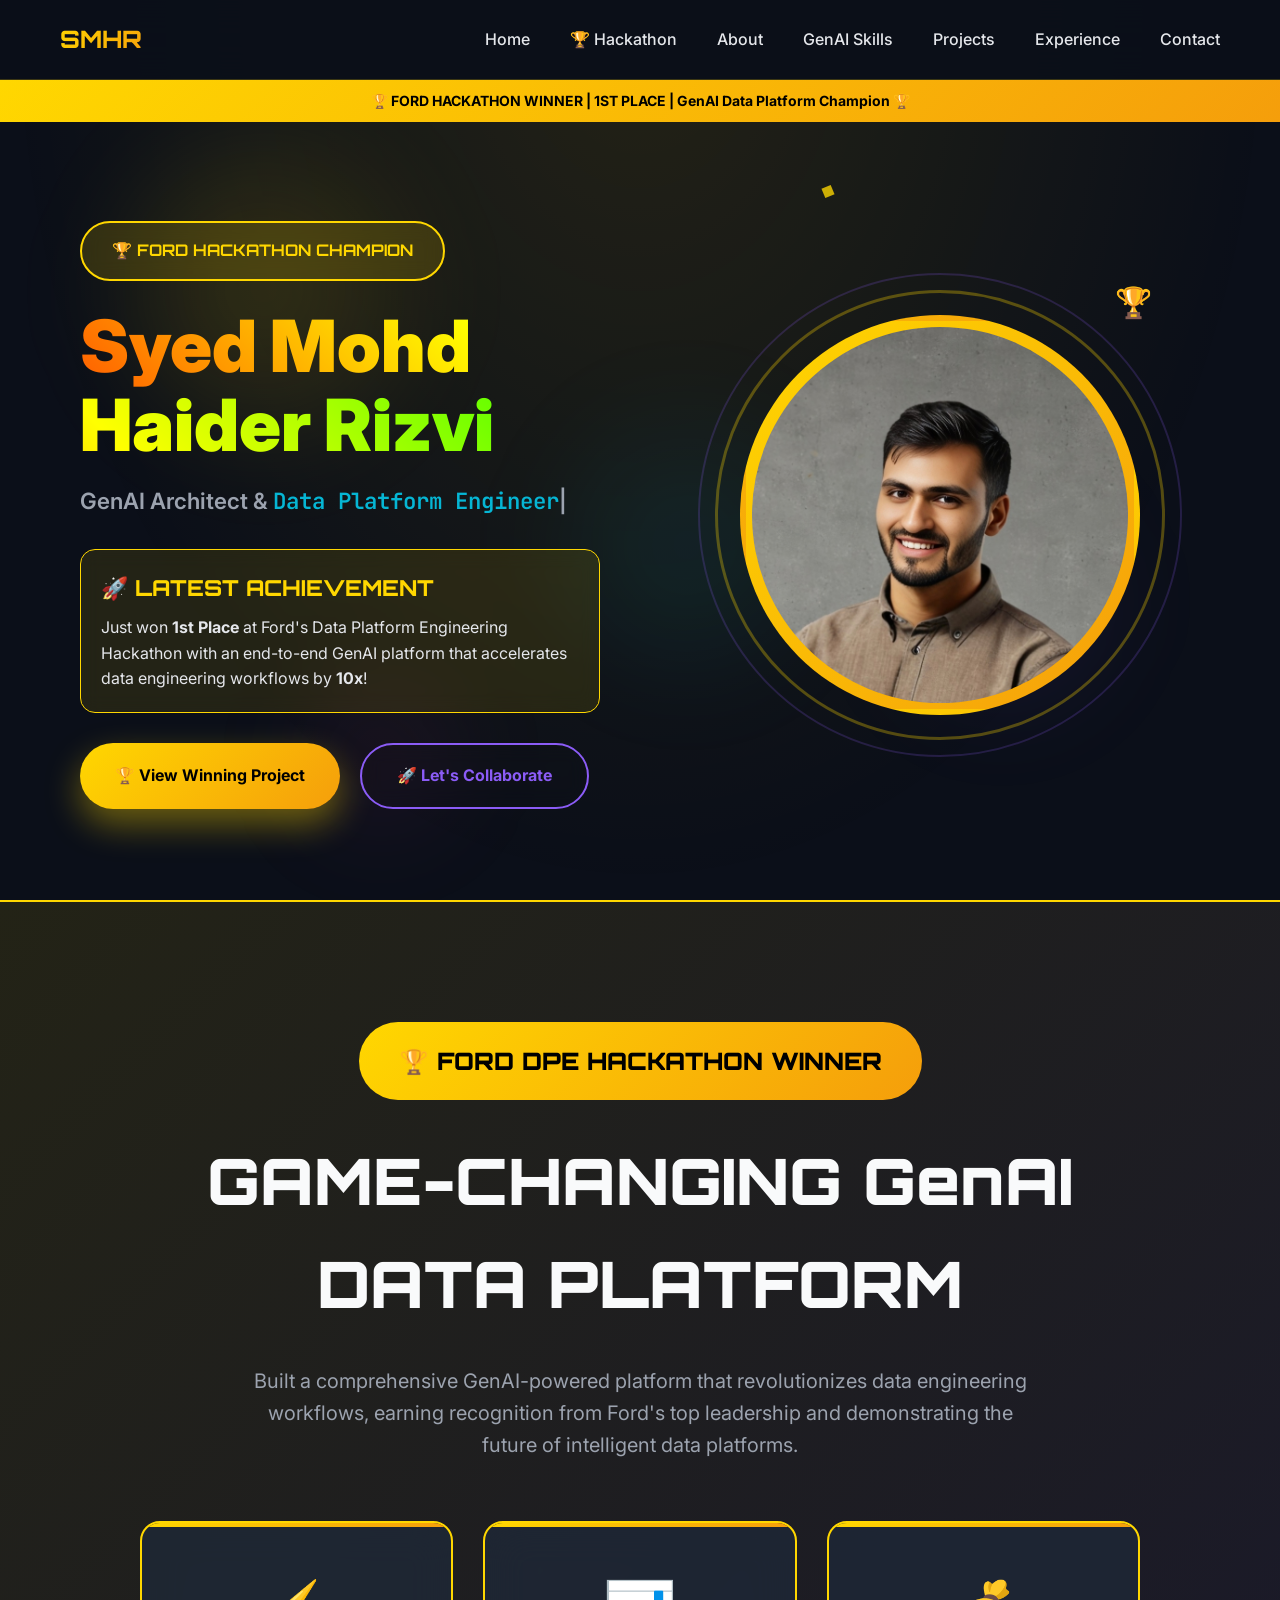
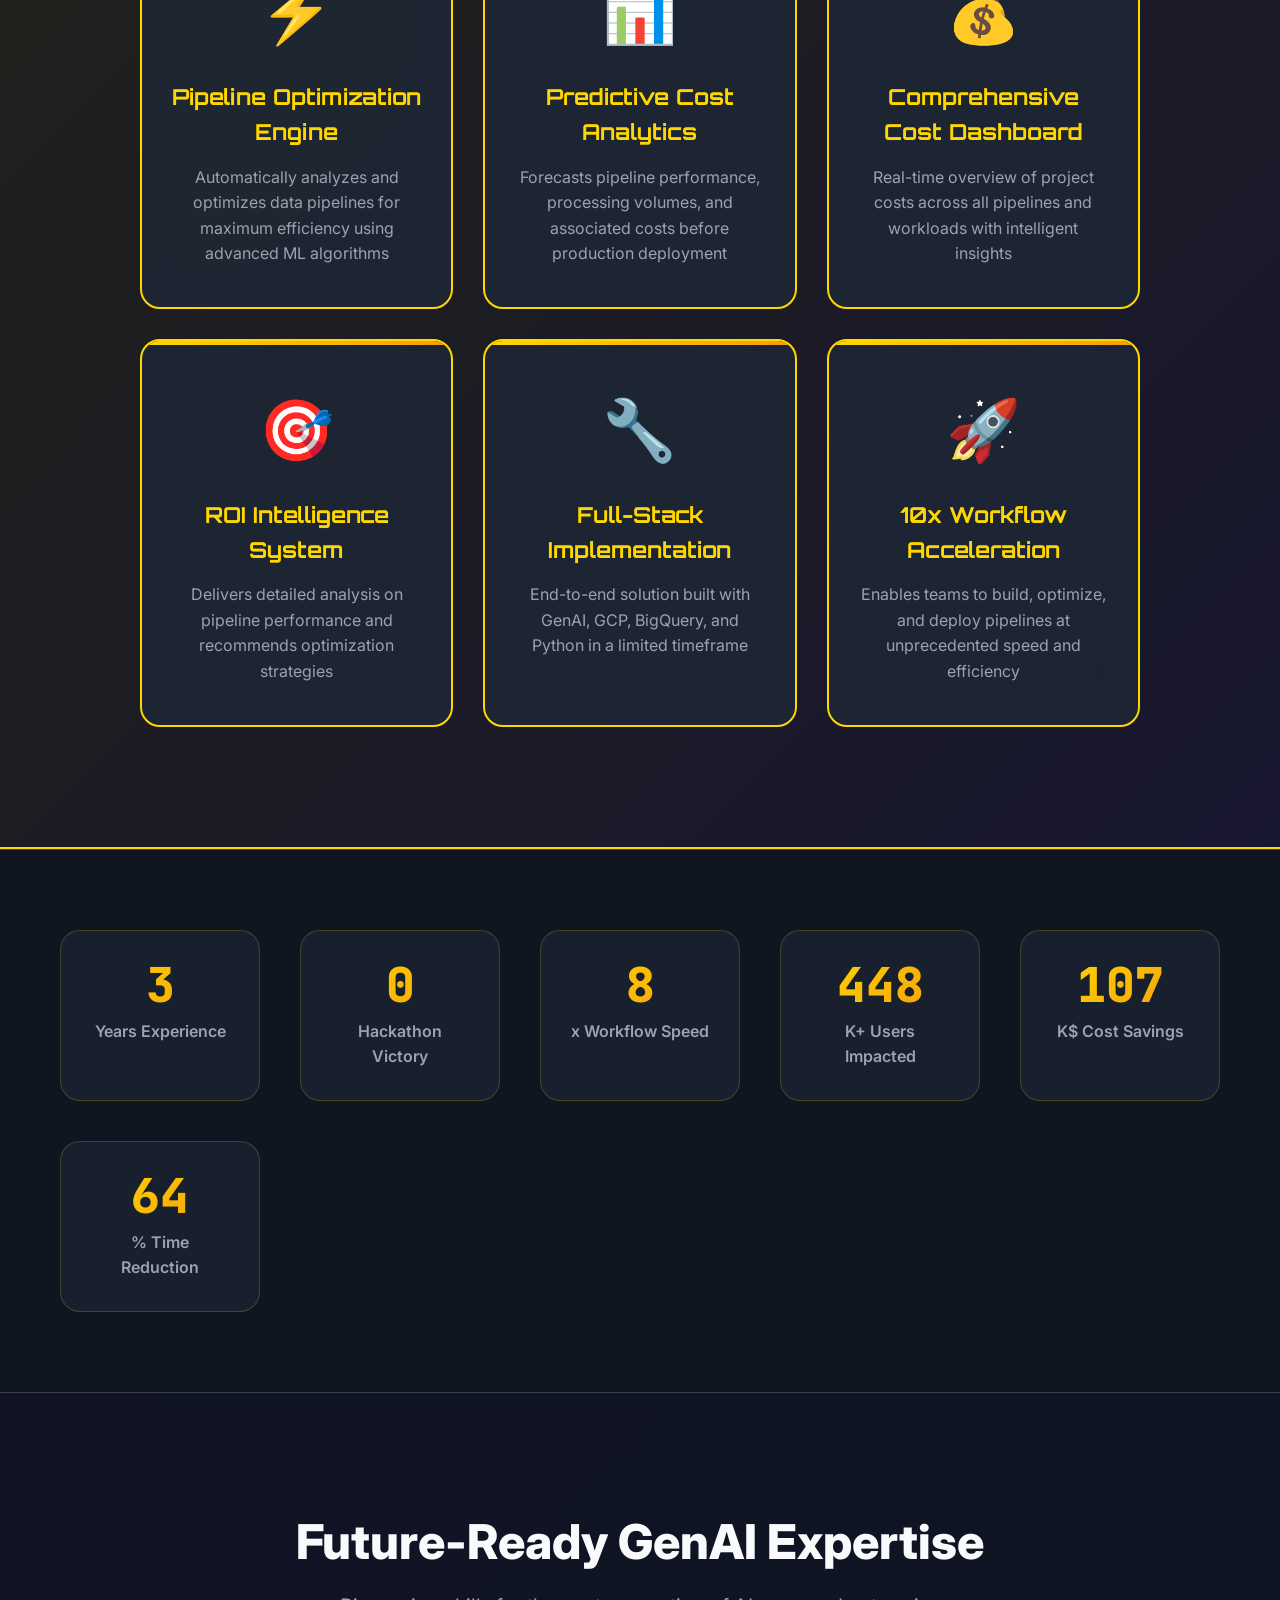
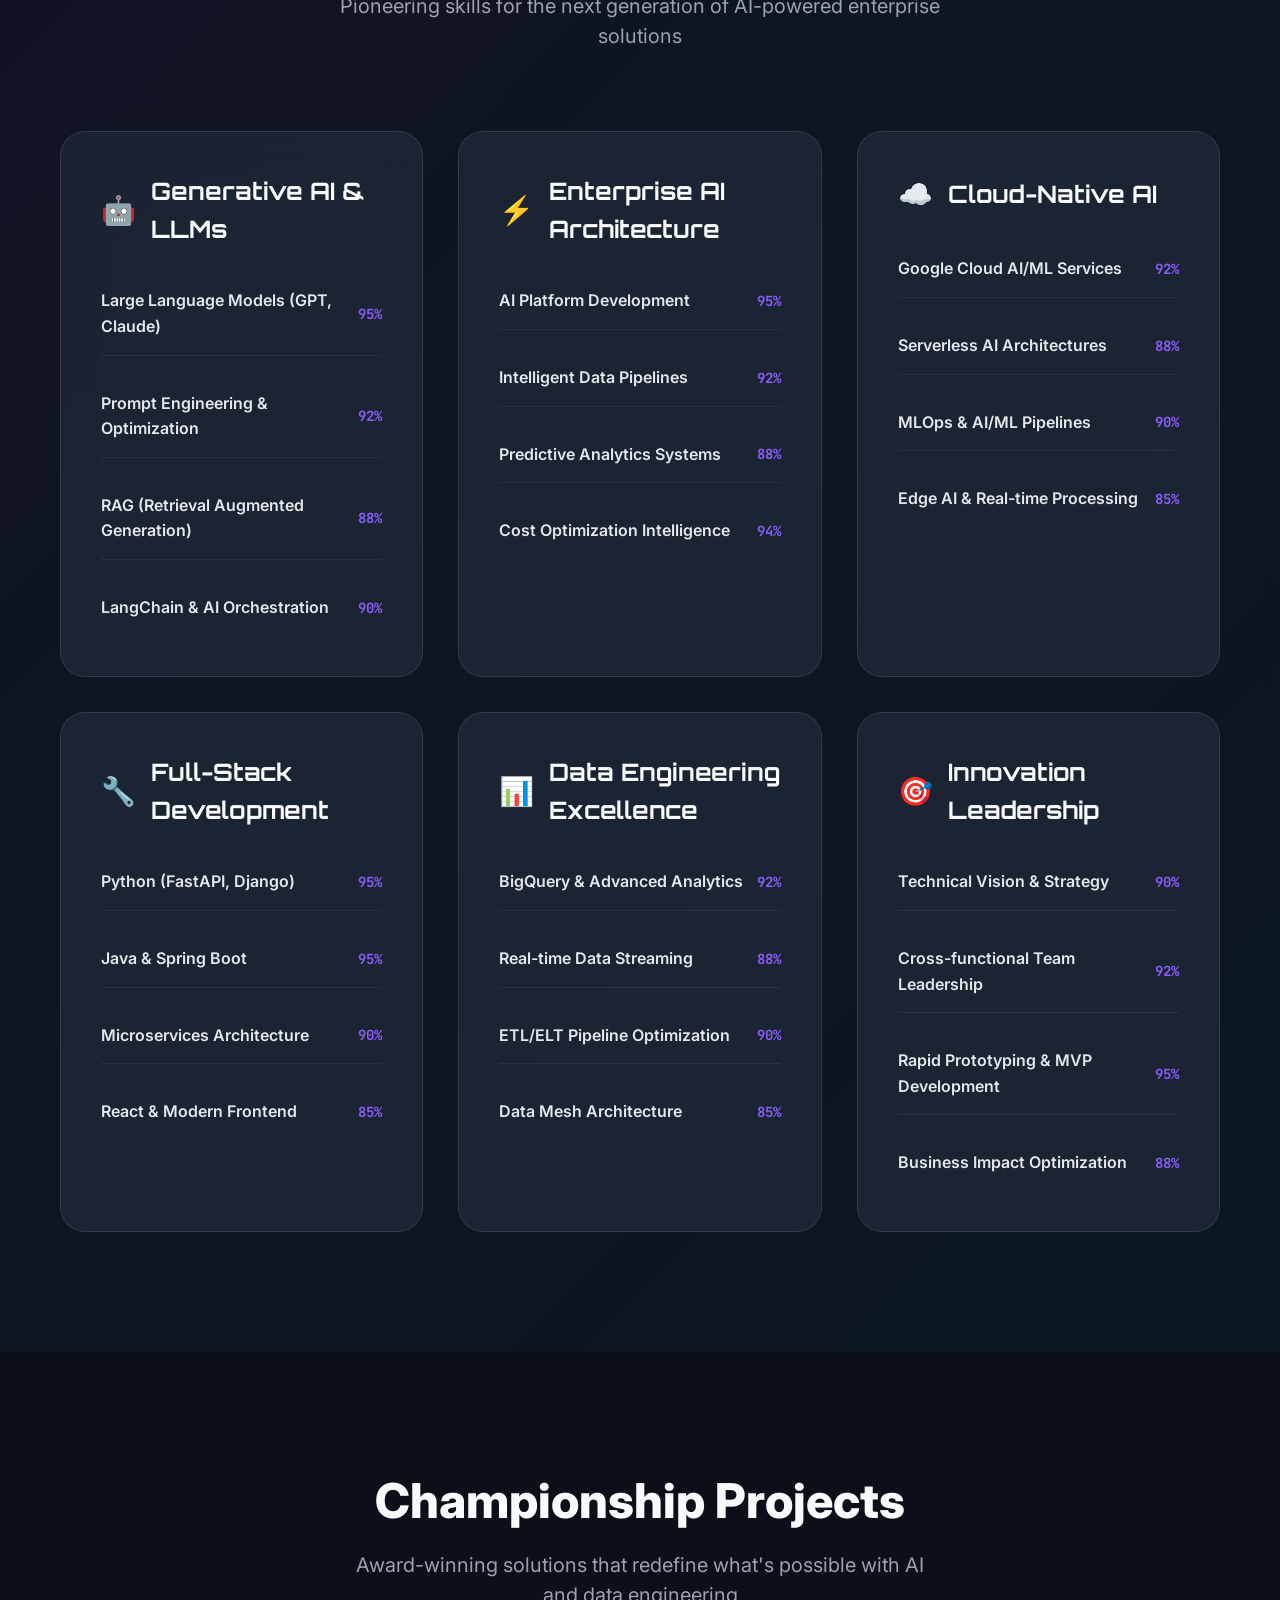
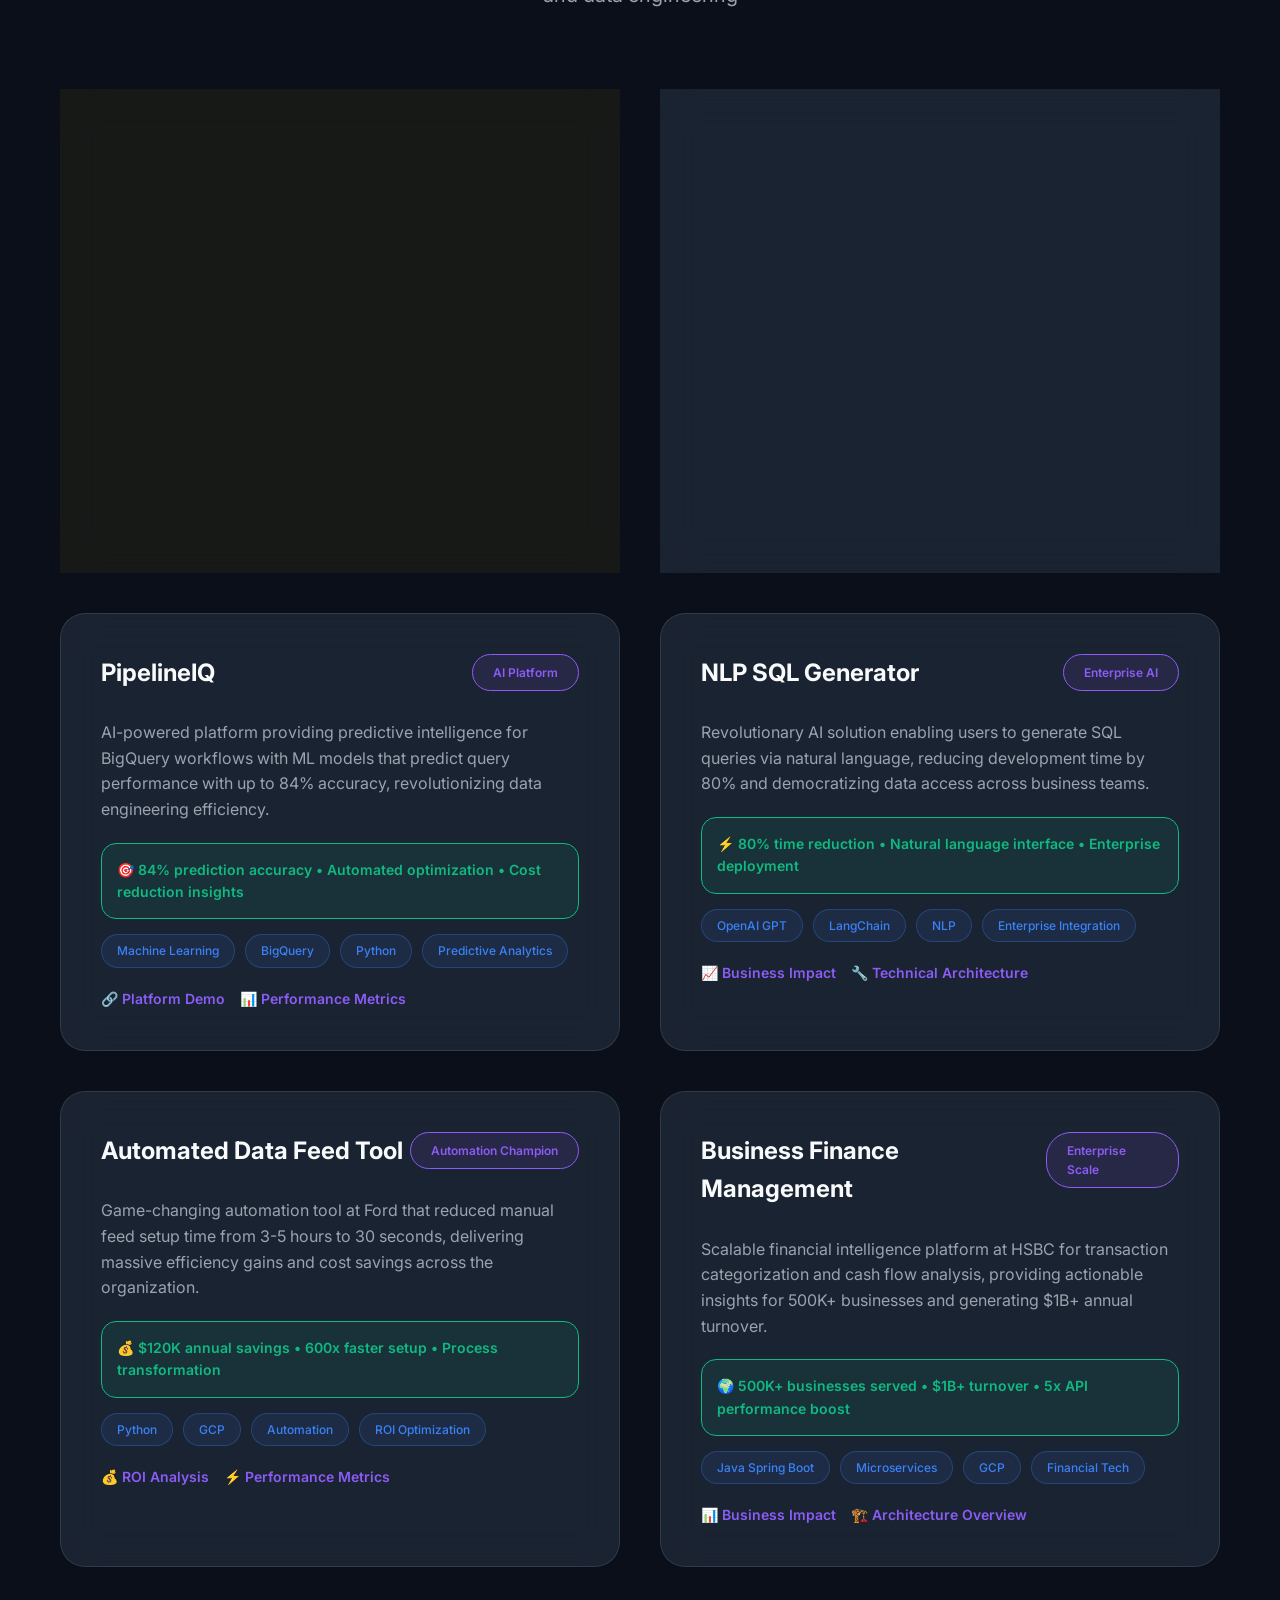
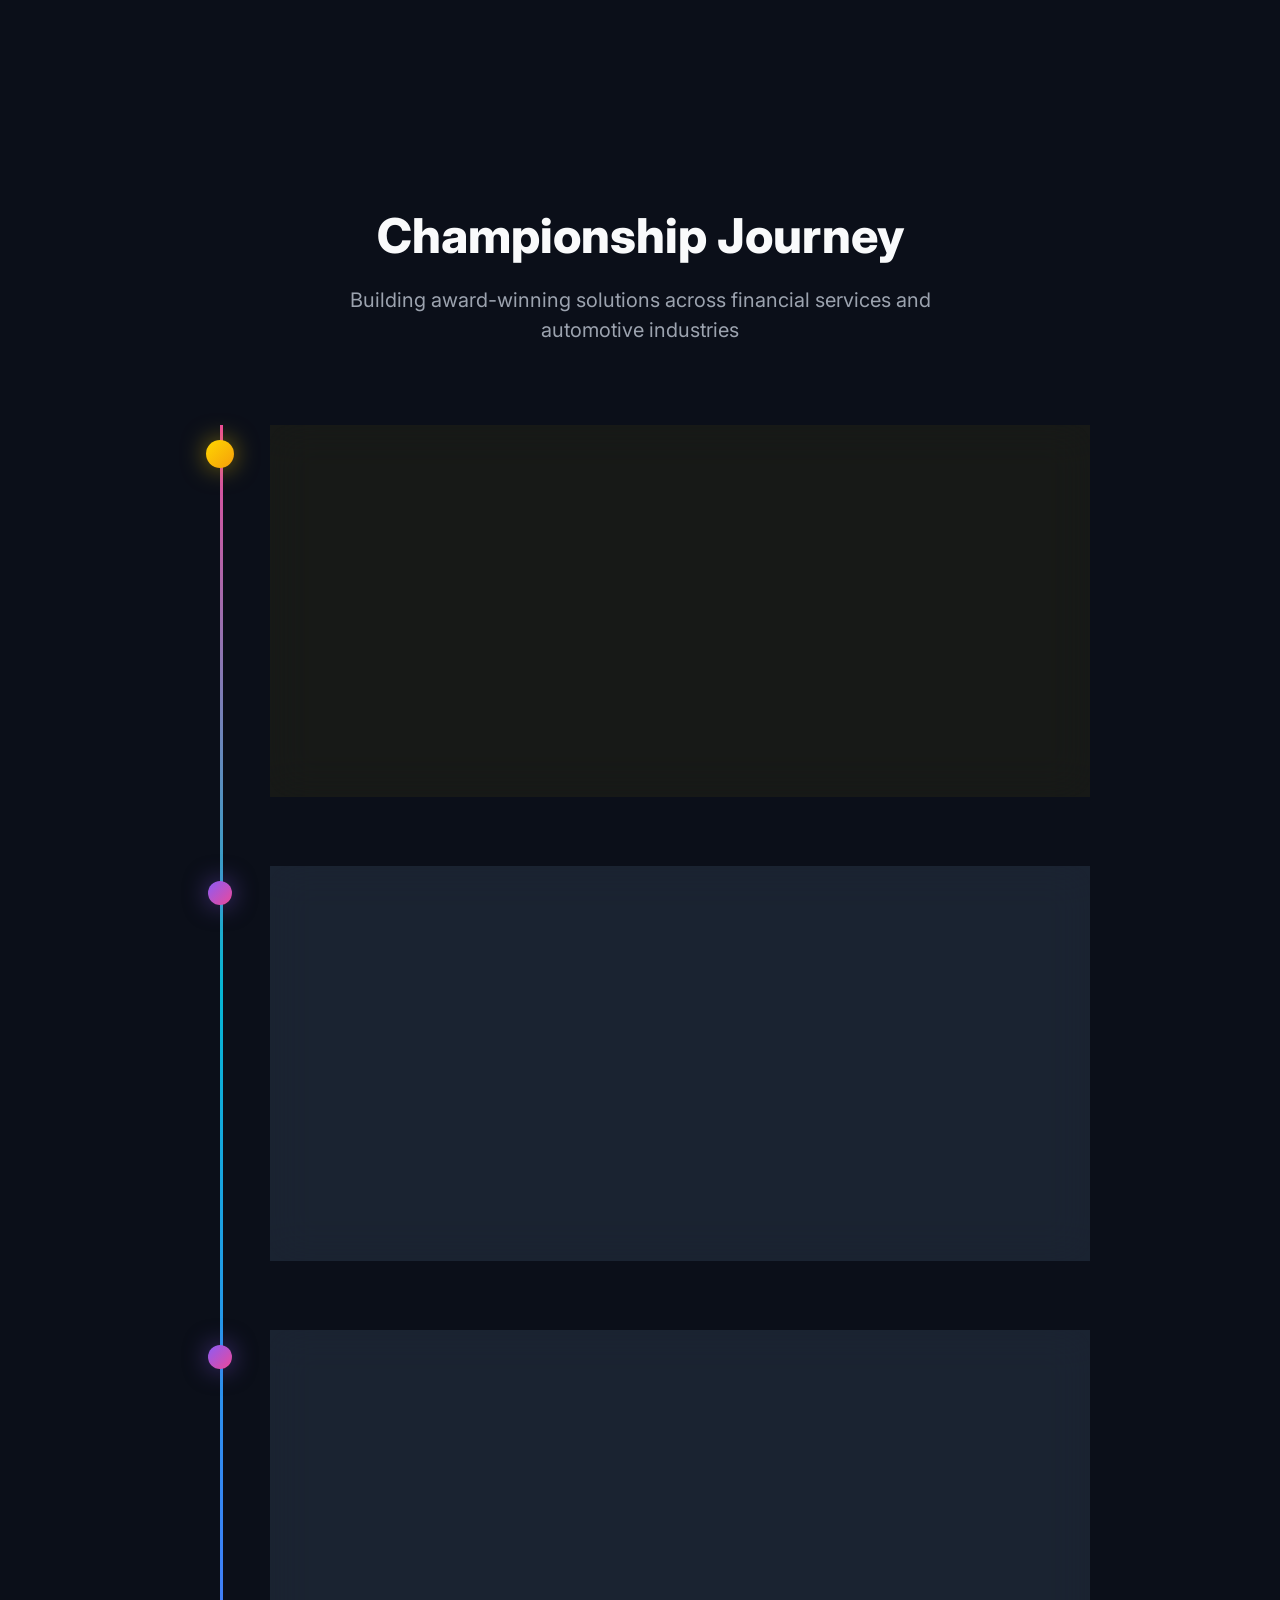
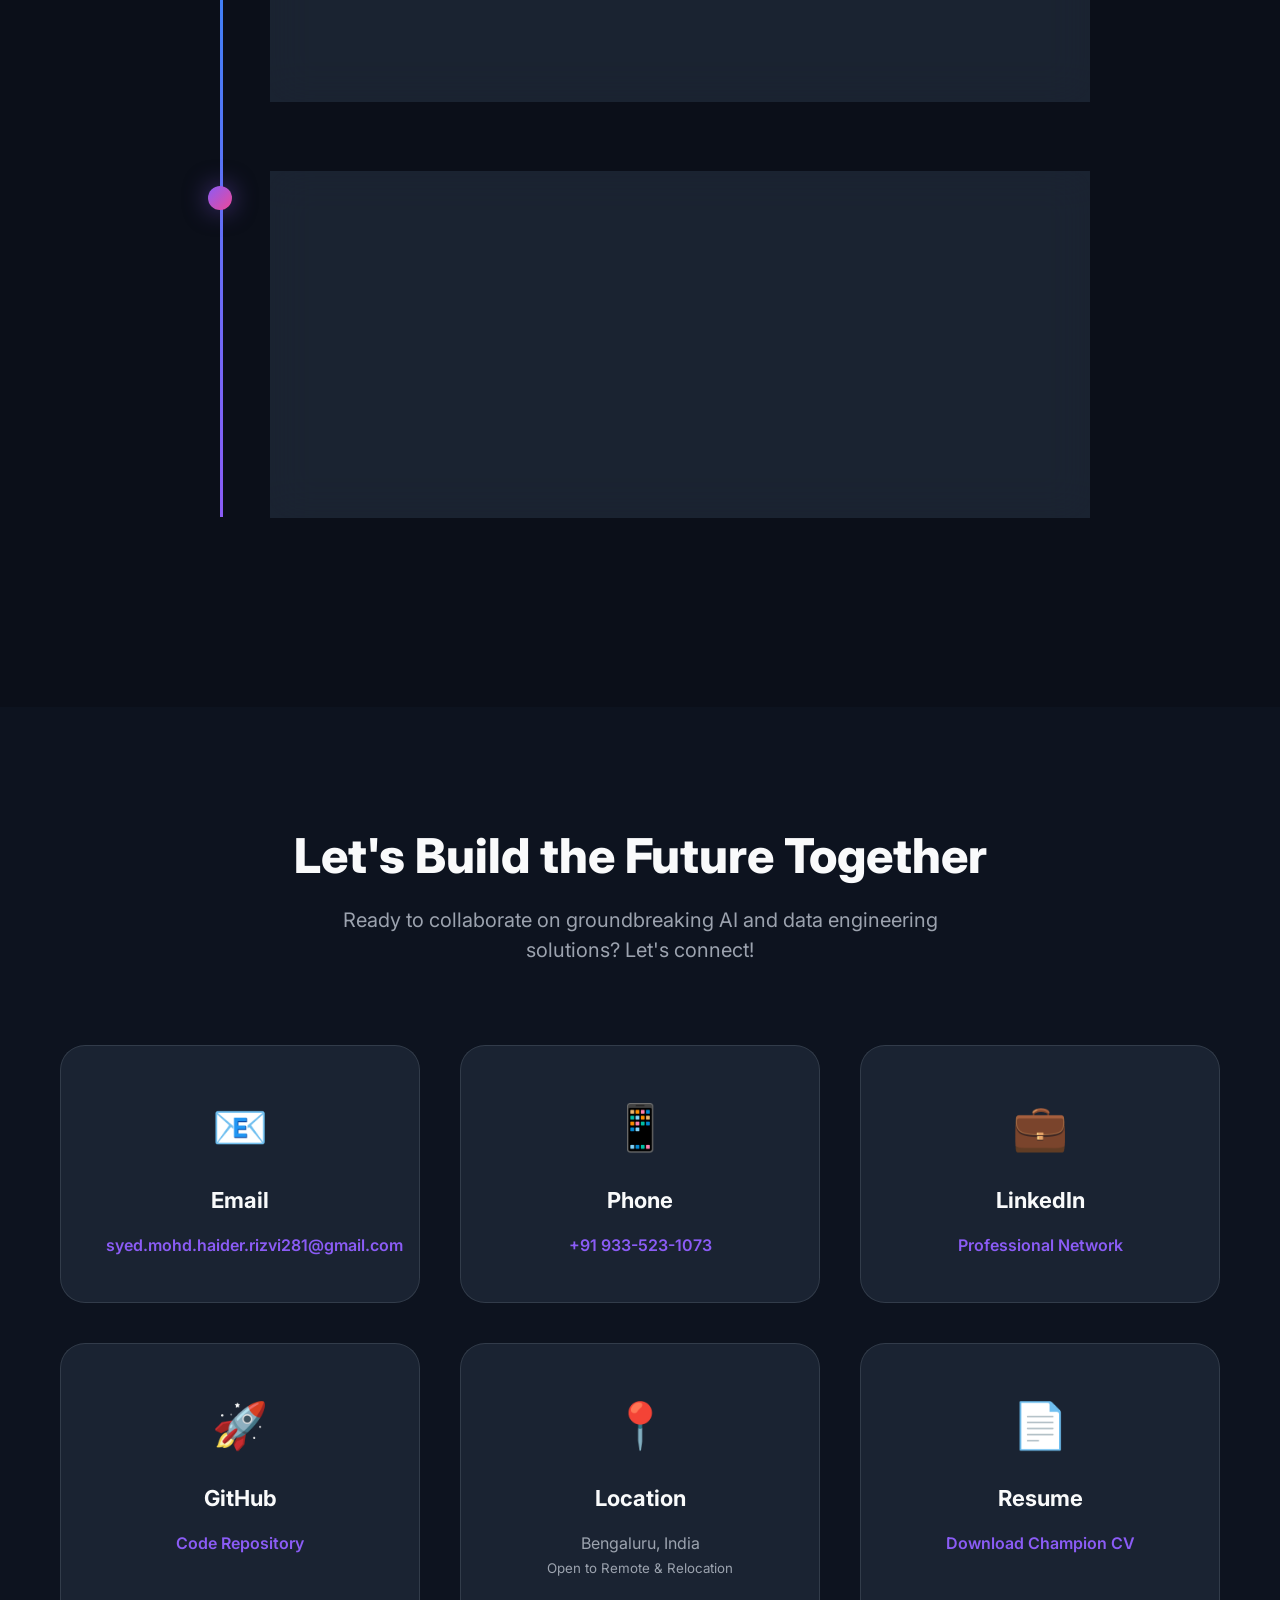
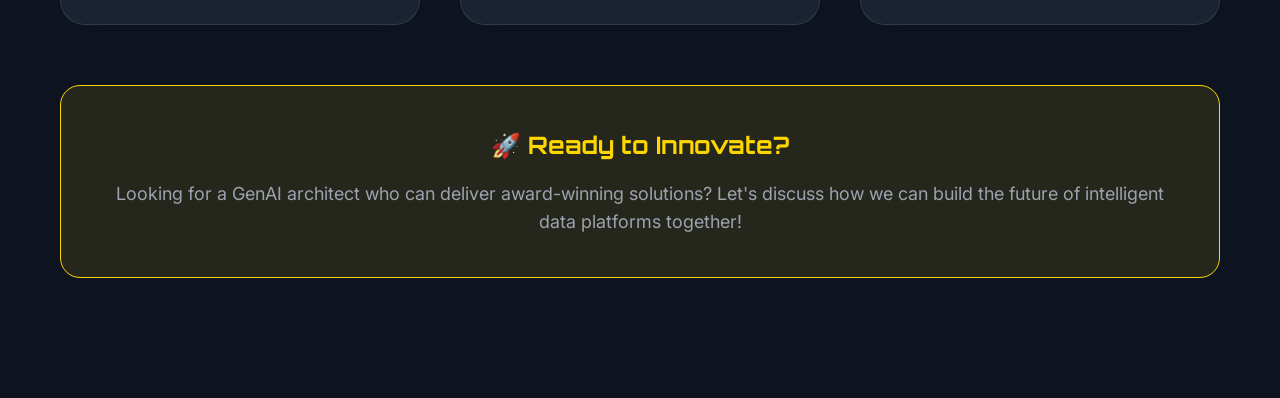
==== commit 61f8257a: "Update index.html" ====
--- a/index.html
+++ b/index.html
@@ -3,317 +3,125 @@
 <head>
     <meta charset="UTF-8">
     <meta name="viewport" content="width=device-width, initial-scale=1.0">
-    <title>Syed Mohd Haider Rizvi | Senior Software Engineer & GenAI Innovator</title>
-    <meta name="description" content="🏆 1st Place Ford Hackathon Winner | Senior Software Engineer specializing in GenAI, Data Platforms, Cloud Architecture, and AI solutions with 4+ years of enterprise experience.">
-    <meta name="keywords" content="GenAI, Machine Learning, Ford Hackathon Winner, Software Engineer, AI Innovation, Data Platforms">
-    <meta name="author" content="Syed Mohd Haider Rizvi">
-
-    <!-- Open Graph / Facebook -->
-    <meta property="og:type" content="website">
-    <meta property="og:url" content="https://yourdomain.com/">
-    <meta property="og:title" content="Syed Mohd Haider Rizvi | Ford Hackathon Champion & GenAI Expert">
-    <meta property="og:description" content="🏆 1st Place Ford Hackathon Winner specializing in GenAI, Data Platforms & Enterprise AI Solutions">
-    <meta property="og:image" content="https://yourdomain.com/og-image.png">
-
-    <!-- Twitter -->
-    <meta property="twitter:card" content="summary_large_image">
-    <meta property="twitter:url" content="https://yourdomain.com/">
-    <meta property="twitter:title" content="Syed Mohd Haider Rizvi | Ford Hackathon Champion">
-    <meta property="twitter:description" content="🏆 1st Place Ford Hackathon Winner specializing in GenAI & Enterprise AI">
-    <meta property="twitter:image" content="https://yourdomain.com/og-image.png">
+    <title>Syed Mohd Haider Rizvi | 🏆 Ford Hackathon Winner | GenAI Architect | Senior Software Engineer</title>
+    <meta name="description" content="🏆 1st Place Ford Hackathon Winner | GenAI Data Platform Architect | Senior Software Engineer specializing in AI, Cloud, and Enterprise Solutions | 10x Data Engineering Acceleration">
 
     <!-- Favicon -->
-    <link rel="icon" type="image/png" href="favicon.png">
-    <link rel="apple-touch-icon" href="apple-touch-icon.png">
-
-    <!-- Preconnect for performance -->
+    <link rel="icon" type="image/svg+xml" href="data:image/svg+xml,<svg xmlns='http://www.w3.org/2000/svg' viewBox='0 0 100 100'><text y='.9em' font-size='90'>🏆</text></svg>">
+
+    <!-- Preconnect for faster font loading -->
     <link rel="preconnect" href="https://fonts.googleapis.com">
     <link rel="preconnect" href="https://fonts.gstatic.com" crossorigin>
-    <link rel="preconnect" href="https://cdnjs.cloudflare.com">
-
-    <!-- Fonts - Optimized loading with font-display -->
-    <link href="https://fonts.googleapis.com/css2?family=Inter:wght@300;400;500;600;700;800;900&family=JetBrains+Mono:wght@400;500;600;700&display=swap" rel="stylesheet">
-
-    <!-- Font Awesome -->
-    <link rel="stylesheet" href="https://cdnjs.cloudflare.com/ajax/libs/font-awesome/6.4.0/css/all.min.css" crossorigin="anonymous">
-
-    <!-- Structured Data -->
-    <script type="application/ld+json">
-    {
-        "@context": "https://schema.org",
-        "@type": "Person",
-        "name": "Syed Mohd Haider Rizvi",
-        "jobTitle": "Senior Software Engineer & GenAI Innovator",
-        "description": "Ford Hackathon Champion specializing in GenAI, Data Platforms & Enterprise AI Solutions",
-        "url": "https://yourdomain.com",
-        "sameAs": [
-            "https://www.linkedin.com/in/s-m-h-rizvi-0a40441ab/",
-            "https://github.com/haider1998"
-        ]
-    }
-    </script>
+    <link href="https://fonts.googleapis.com/css2?family=Inter:wght@300;400;500;600;700;800;900&family=JetBrains+Mono:wght@400;500;600;700&family=Orbitron:wght@400;700;900&display=swap" rel="stylesheet">
 
     <style>
         :root {
-            /* Enhanced Color Palette */
-            --primary: #6366f1;
-            --primary-dark: #4f46e5;
-            --primary-light: #8b87ff;
-            --secondary: #06b6d4;
-            --secondary-dark: #0891b2;
-            --accent: #8b5cf6;
-            --accent-dark: #7c3aed;
-            --success: #10b981;
-            --warning: #f59e0b;
-            --error: #ef4444;
-            --info: #3b82f6;
-
-            /* Enhanced Background System */
-            --bg-primary: #0a0f1c;
-            --bg-secondary: #1e293b;
-            --bg-tertiary: #334155;
-            --bg-quaternary: #475569;
-            --bg-glass: rgba(30, 41, 59, 0.4);
-            --bg-glass-strong: rgba(30, 41, 59, 0.8);
-
-            /* Enhanced Text Colors */
-            --text-primary: #f8fafc;
-            --text-secondary: #e2e8f0;
-            --text-muted: #94a3b8;
-            --text-dimmed: #64748b;
-
-            /* Enhanced Borders */
-            --border: #334155;
-            --border-light: #475569;
-            --border-lighter: #64748b;
-
-            /* Enhanced Gradients */
-            --gradient-primary: linear-gradient(135deg, var(--primary) 0%, var(--accent) 100%);
-            --gradient-secondary: linear-gradient(135deg, var(--secondary) 0%, var(--success) 100%);
-            --gradient-gold: linear-gradient(135deg, var(--warning) 0%, #fbbf24 100%);
-            --gradient-hero: linear-gradient(135deg, var(--primary) 0%, var(--accent) 50%, var(--secondary) 100%);
-            --gradient-glass: linear-gradient(135deg, rgba(99, 102, 241, 0.1) 0%, rgba(139, 92, 246, 0.1) 100%);
-
-            /* Enhanced Spacing System */
-            --space-xs: 0.25rem;
-            --space-sm: 0.5rem;
-            --space-md: 1rem;
-            --space-lg: 1.5rem;
-            --space-xl: 2rem;
-            --space-2xl: 3rem;
-            --space-3xl: 4rem;
-            --space-4xl: 5rem;
-            --space-5xl: 6rem;
-
-            /* Enhanced Typography Scale */
-            --text-xs: 0.75rem;
-            --text-sm: 0.875rem;
-            --text-base: 1rem;
-            --text-lg: 1.125rem;
-            --text-xl: 1.25rem;
-            --text-2xl: 1.5rem;
-            --text-3xl: 1.875rem;
-            --text-4xl: 2.25rem;
-            --text-5xl: 3rem;
-            --text-6xl: 3.75rem;
-            --text-7xl: 4.5rem;
-
-            /* Enhanced Layout */
-            --navbar-height: 4.5rem;
-            --container-max-width: 1400px;
-            --section-padding: clamp(4rem, 8vw, 8rem);
-            --content-max-width: 65ch;
-
-            /* Enhanced Effects */
-            --shadow-sm: 0 1px 2px 0 rgb(0 0 0 / 0.05);
-            --shadow-md: 0 4px 6px -1px rgb(0 0 0 / 0.1);
-            --shadow-lg: 0 10px 15px -3px rgb(0 0 0 / 0.1);
-            --shadow-xl: 0 20px 25px -5px rgb(0 0 0 / 0.1);
-            --shadow-2xl: 0 25px 50px -12px rgb(0 0 0 / 0.25);
-            --shadow-glow: 0 0 20px rgba(99, 102, 241, 0.3);
-            --shadow-glow-strong: 0 0 40px rgba(99, 102, 241, 0.4);
-
-            --blur-sm: 4px;
-            --blur-md: 8px;
-            --blur-lg: 16px;
-            --blur-xl: 24px;
-
-            --radius-sm: 0.375rem;
-            --radius-md: 0.5rem;
-            --radius-lg: 0.75rem;
-            --radius-xl: 1rem;
-            --radius-2xl: 1.5rem;
-            --radius-3xl: 2rem;
-            --radius-full: 9999px;
-
-            /* Animation Timing */
-            --transition-fast: 0.2s ease;
-            --transition-normal: 0.3s ease;
-            --transition-slow: 0.5s ease;
-            --transition-bounce: 0.6s cubic-bezier(0.68, -0.55, 0.265, 1.55);
-        }
-
-        /* Enhanced Reset */
-        *,
-        *::before,
-        *::after {
+            --primary-purple: #8B5CF6;
+            --primary-pink: #EC4899;
+            --secondary-blue: #3B82F6;
+            --accent-cyan: #06B6D4;
+            --accent-green: #10B981;
+            --gold: #F59E0B;
+            --award-gold: #FFD700;
+            --dark-bg: #0B0F19;
+            --card-bg: #111827;
+            --card-hover: #1F2937;
+            --text-primary: #F9FAFB;
+            --text-secondary: #E5E7EB;
+            --text-muted: #9CA3AF;
+            --border-color: #374151;
+            --gradient-primary: linear-gradient(135deg, var(--primary-purple) 0%, var(--primary-pink) 100%);
+            --gradient-secondary: linear-gradient(135deg, var(--secondary-blue) 0%, var(--accent-cyan) 100%);
+            --gradient-accent: linear-gradient(45deg, var(--primary-purple), var(--secondary-blue), var(--accent-cyan), var(--primary-pink));
+            --gradient-success: linear-gradient(135deg, var(--accent-green) 0%, var(--secondary-blue) 100%);
+            --gradient-gold: linear-gradient(135deg, var(--award-gold) 0%, var(--gold) 100%);
+            --gradient-rainbow: linear-gradient(45deg, #ff0000, #ff8000, #ffff00, #80ff00, #00ff00, #00ff80, #00ffff, #0080ff, #0000ff, #8000ff, #ff0080);
+            --navbar-height: 80px;
+        }
+
+        * {
             margin: 0;
             padding: 0;
             box-sizing: border-box;
         }
 
-        html {
-            scroll-behavior: smooth;
-            scroll-padding-top: calc(var(--navbar-height) + 2rem);
-        }
-
         body {
             font-family: 'Inter', -apple-system, BlinkMacSystemFont, 'Segoe UI', Roboto, sans-serif;
-            background: var(--bg-primary);
+            background: var(--dark-bg);
             color: var(--text-secondary);
             line-height: 1.6;
-            font-size: var(--text-base);
             overflow-x: hidden;
-            -webkit-font-smoothing: antialiased;
-            -moz-osx-font-smoothing: grayscale;
-            font-feature-settings: 'cv02', 'cv03', 'cv04', 'cv11';
-        }
-
-        /* Enhanced Loading Screen */
-        .loading-screen {
+            scroll-behavior: smooth;
+            scroll-padding-top: var(--navbar-height);
+        }
+
+        /* Enhanced Animated Background */
+        .animated-bg {
             position: fixed;
-            inset: 0;
-            background: var(--bg-primary);
-            display: flex;
-            align-items: center;
-            justify-content: center;
-            z-index: 10000;
-            transition: all var(--transition-slow);
-        }
-
-        .loading-screen.hidden {
-            opacity: 0;
-            visibility: hidden;
-            transform: scale(1.1);
-        }
-
-        .loading-content {
-            text-align: center;
-            animation: loading-pulse 2s ease-in-out infinite;
-        }
-
-        .loading-spinner {
-            width: 4rem;
-            height: 4rem;
-            border: 3px solid var(--border);
-            border-top: 3px solid var(--primary);
-            border-radius: 50%;
-            animation: spin 1s linear infinite;
-            margin: 0 auto var(--space-lg);
-            box-shadow: var(--shadow-glow);
-        }
-
-        .loading-text {
-            font-size: var(--text-xl);
-            font-weight: 700;
-            color: var(--text-primary);
-            margin-bottom: var(--space-sm);
-        }
-
-        .loading-subtext {
-            font-size: var(--text-sm);
-            background: var(--gradient-gold);
-            -webkit-background-clip: text;
-            -webkit-text-fill-color: transparent;
-            background-clip: text;
-            font-weight: 600;
-        }
-
-        @keyframes spin {
-            to { transform: rotate(360deg); }
-        }
-
-        @keyframes loading-pulse {
-            0%, 100% { opacity: 1; transform: translateY(0); }
-            50% { opacity: 0.8; transform: translateY(-5px); }
-        }
-
-        /* Enhanced Background Effects */
-        .bg-effects {
-            position: fixed;
-            inset: 0;
+            top: 0;
+            left: 0;
+            width: 100%;
+            height: 100%;
             z-index: -1;
+            background: var(--dark-bg);
             overflow: hidden;
         }
 
-        .bg-gradient {
+        .floating-shapes {
             position: absolute;
-            inset: 0;
-            background:
-                radial-gradient(600px circle at 20% 80%, rgba(99, 102, 241, 0.15) 0%, transparent 50%),
-                radial-gradient(800px circle at 80% 20%, rgba(139, 92, 246, 0.15) 0%, transparent 50%),
-                radial-gradient(400px circle at 40% 40%, rgba(6, 182, 212, 0.1) 0%, transparent 50%);
-            animation: bg-shift 20s ease-in-out infinite;
-        }
-
-        @keyframes bg-shift {
-            0%, 100% { transform: scale(1) rotate(0deg); }
-            50% { transform: scale(1.1) rotate(5deg); }
-        }
-
-        .bg-grid {
-            position: absolute;
-            inset: 0;
-            background-image:
-                linear-gradient(rgba(99, 102, 241, 0.08) 1px, transparent 1px),
-                linear-gradient(90deg, rgba(99, 102, 241, 0.08) 1px, transparent 1px);
-            background-size: 4rem 4rem;
-            animation: grid-flow 8s ease-in-out infinite;
-        }
-
-        @keyframes grid-flow {
-            0%, 100% { opacity: 0.4; transform: translate(0, 0); }
-            50% { opacity: 0.2; transform: translate(10px, 10px); }
-        }
-
-        .floating-shape {
+            width: 100%;
+            height: 100%;
+        }
+
+        .shape {
             position: absolute;
             border-radius: 50%;
-            background: radial-gradient(circle, rgba(99, 102, 241, 0.1) 0%, transparent 70%);
             filter: blur(40px);
-            animation: float 25s infinite linear;
-        }
-
-        .floating-shape:nth-child(1) {
-            width: 25rem;
-            height: 25rem;
+            animation: float 20s infinite linear;
+        }
+
+        .shape:nth-child(1) {
+            width: 400px;
+            height: 400px;
+            background: radial-gradient(circle, rgba(255, 215, 0, 0.15) 0%, transparent 70%);
             top: 10%;
-            left: 10%;
+            left: 5%;
+            animation-duration: 25s;
+        }
+
+        .shape:nth-child(2) {
+            width: 300px;
+            height: 300px;
+            background: radial-gradient(circle, rgba(139, 92, 246, 0.12) 0%, transparent 70%);
+            top: 50%;
+            right: 10%;
             animation-duration: 30s;
-        }
-
-        .floating-shape:nth-child(2) {
-            width: 20rem;
-            height: 20rem;
-            top: 60%;
-            right: 10%;
+            animation-direction: reverse;
+        }
+
+        .shape:nth-child(3) {
+            width: 350px;
+            height: 350px;
+            background: radial-gradient(circle, rgba(6, 182, 212, 0.1) 0%, transparent 70%);
+            bottom: 20%;
+            left: 40%;
             animation-duration: 35s;
-            animation-direction: reverse;
-        }
-
-        .floating-shape:nth-child(3) {
-            width: 22rem;
-            height: 22rem;
-            bottom: 20%;
-            left: 50%;
+        }
+
+        .shape:nth-child(4) {
+            width: 250px;
+            height: 250px;
+            background: radial-gradient(circle, rgba(236, 72, 153, 0.08) 0%, transparent 70%);
+            top: 70%;
+            left: 20%;
             animation-duration: 40s;
         }
 
         @keyframes float {
-            0%, 100% { transform: translateY(0) rotate(0deg) scale(1); }
-            25% { transform: translateY(-30px) rotate(90deg) scale(1.1); }
-            50% { transform: translateY(-20px) rotate(180deg) scale(0.9); }
-            75% { transform: translateY(-40px) rotate(270deg) scale(1.05); }
+            0%, 100% { transform: translateY(0px) rotate(0deg); }
+            25% { transform: translateY(-30px) rotate(90deg); }
+            50% { transform: translateY(-60px) rotate(180deg); }
+            75% { transform: translateY(-30px) rotate(270deg); }
         }
 
         /* Enhanced Navigation */
@@ -322,23 +130,22 @@
             top: 0;
             width: 100%;
             z-index: 1000;
-            background: rgba(10, 15, 28, 0.8);
-            backdrop-filter: blur(var(--blur-lg));
-            border-bottom: 1px solid var(--border);
-            transition: all var(--transition-normal);
+            background: rgba(11, 15, 25, 0.95);
+            backdrop-filter: blur(20px);
+            border-bottom: 1px solid rgba(255, 215, 0, 0.2);
+            transition: all 0.3s ease;
             height: var(--navbar-height);
         }
 
         .navbar.scrolled {
-            background: rgba(10, 15, 28, 0.95);
-            box-shadow: var(--shadow-xl);
-            border-bottom-color: var(--primary);
+            background: rgba(11, 15, 25, 0.98);
+            box-shadow: 0 10px 40px rgba(255, 215, 0, 0.1);
         }
 
         .nav-container {
-            max-width: var(--container-max-width);
+            max-width: 1200px;
             margin: 0 auto;
-            padding: 0 var(--space-lg);
+            padding: 0 20px;
             display: flex;
             justify-content: space-between;
             align-items: center;
@@ -346,107 +153,84 @@
         }
 
         .nav-logo {
-            font-family: 'JetBrains Mono', monospace;
-            font-size: var(--text-xl);
-            font-weight: 700;
-            background: var(--gradient-hero);
+            font-size: 24px;
+            font-weight: 800;
+            background: var(--gradient-gold);
             -webkit-background-clip: text;
             -webkit-text-fill-color: transparent;
             background-clip: text;
-            text-decoration: none;
-            transition: all var(--transition-normal);
-        }
-
-        .nav-logo:hover {
-            transform: scale(1.05);
-            filter: drop-shadow(0 0 10px rgba(99, 102, 241, 0.5));
+            font-family: 'Orbitron', monospace;
+            position: relative;
+        }
+
+        .nav-logo::after {
+            content: '🏆';
+            position: absolute;
+            top: -5px;
+            right: -25px;
+            font-size: 18px;
+            animation: bounce 2s infinite;
+        }
+
+        @keyframes bounce {
+            0%, 20%, 50%, 80%, 100% { transform: translateY(0); }
+            40% { transform: translateY(-10px); }
+            60% { transform: translateY(-5px); }
         }
 
         .nav-menu {
             display: flex;
             list-style: none;
-            gap: var(--space-2xl);
-            align-items: center;
+            gap: 40px;
         }
 
         .nav-menu a {
             color: var(--text-secondary);
             text-decoration: none;
             font-weight: 500;
-            font-size: var(--text-sm);
             position: relative;
-            transition: all var(--transition-normal);
-            padding: var(--space-sm) 0;
+            transition: color 0.3s ease;
+            font-size: 16px;
         }
 
         .nav-menu a:hover {
-            color: var(--primary);
-            transform: translateY(-2px);
+            color: var(--award-gold);
         }
 
         .nav-menu a::after {
             content: '';
             position: absolute;
-            bottom: 0;
+            bottom: -5px;
             left: 0;
             width: 0;
             height: 2px;
-            background: var(--gradient-primary);
-            transition: width var(--transition-normal);
-            border-radius: 1px;
-        }
-
-        .nav-menu a:hover::after,
-        .nav-menu a.active::after {
+            background: var(--gradient-gold);
+            transition: width 0.3s ease;
+        }
+
+        .nav-menu a:hover::after {
             width: 100%;
         }
 
-        .theme-toggle {
-            background: var(--bg-glass);
-            border: 1px solid var(--primary);
-            color: var(--primary);
-            padding: var(--space-sm) var(--space-md);
-            border-radius: var(--radius-full);
-            cursor: pointer;
-            transition: all var(--transition-normal);
-            font-size: var(--text-sm);
-            display: flex;
-            align-items: center;
-            gap: var(--space-sm);
-        }
-
-        .theme-toggle:hover {
-            background: var(--primary);
-            color: white;
-            transform: translateY(-2px);
-            box-shadow: var(--shadow-glow);
-        }
-
-        /* Enhanced Mobile Menu */
+        /* Mobile Menu Toggle */
         .mobile-menu-toggle {
             display: none;
             flex-direction: column;
             cursor: pointer;
-            padding: var(--space-sm);
-            transition: all var(--transition-normal);
-        }
-
-        .mobile-menu-toggle:hover {
-            transform: scale(1.1);
+            padding: 5px;
         }
 
         .mobile-menu-toggle span {
-            width: 1.5rem;
-            height: 2px;
+            width: 25px;
+            height: 3px;
             background: var(--text-secondary);
-            margin: 2px 0;
-            transition: all var(--transition-normal);
-            border-radius: 1px;
+            margin: 3px 0;
+            transition: 0.3s;
+            border-radius: 2px;
         }
 
         .mobile-menu-toggle.active span:nth-child(1) {
-            transform: rotate(-45deg) translate(-5px, 5px);
-            background: var(--primary);
+            transform: rotate(-45deg) translate(-5px, 6px);
         }
 
         .mobile-menu-toggle.active span:nth-child(2) {
@@ -454,126 +238,210 @@
         }
 
         .mobile-menu-toggle.active span:nth-child(3) {
-            transform: rotate(45deg) translate(-5px, -5px);
-            background: var(--primary);
-        }
-
-        /* Enhanced Container */
+            transform: rotate(45deg) translate(-5px, -6px);
+        }
+
         .container {
-            max-width: var(--container-max-width);
+            max-width: 1200px;
             margin: 0 auto;
-            padding: 0 var(--space-lg);
-        }
-
-        /* Enhanced Sections */
-        .section {
-            padding: var(--section-padding) 0;
+            padding: 0 20px;
+        }
+
+        /* Award Banner */
+        .award-banner {
+            position: fixed;
+            top: var(--navbar-height);
+            width: 100%;
+            background: var(--gradient-gold);
+            color: #000;
+            text-align: center;
+            padding: 10px 0;
+            font-weight: 700;
+            font-size: clamp(12px, 2.5vw, 14px);
+            z-index: 999;
+            animation: shimmer 3s ease-in-out infinite;
+        }
+
+        @keyframes shimmer {
+            0%, 100% { opacity: 1; }
+            50% { opacity: 0.8; }
+        }
+
+        /* Enhanced Hero Section */
+        .hero-section {
+            min-height: 100vh;
+            display: flex;
+            align-items: center;
+            justify-content: center;
             position: relative;
-        }
-
-        .section-header {
-            text-align: center;
-            margin-bottom: var(--space-4xl);
-        }
-
-        .section-badge {
+            background: radial-gradient(ellipse at center top, rgba(255, 215, 0, 0.1) 0%, transparent 70%);
+            overflow: hidden;
+            padding-top: calc(var(--navbar-height) + 50px);
+            box-sizing: border-box;
+        }
+
+        .hero-content {
+            display: grid;
+            grid-template-columns: 1fr 1fr;
+            gap: clamp(40px, 8vw, 80px);
+            align-items: center;
+            max-width: 1200px;
+            width: 100%;
+            padding: 20px;
+        }
+
+        .hero-text {
+            position: relative;
+            z-index: 2;
+        }
+
+        .hero-badge {
             display: inline-block;
-            background: var(--bg-glass);
-            border: 1px solid var(--primary);
-            color: var(--primary);
-            padding: var(--space-sm) var(--space-lg);
-            border-radius: var(--radius-full);
-            font-size: var(--text-xs);
-            font-weight: 600;
-            text-transform: uppercase;
-            letter-spacing: 0.1em;
-            margin-bottom: var(--space-lg);
-            backdrop-filter: blur(var(--blur-sm));
-            transition: all var(--transition-normal);
-        }
-
-        .section-badge:hover {
-            transform: translateY(-2px);
-            box-shadow: var(--shadow-glow);
-        }
-
-        .section-title {
-            font-size: clamp(var(--text-3xl), 6vw, var(--text-6xl));
+            background: rgba(255, 215, 0, 0.15);
+            border: 2px solid var(--award-gold);
+            padding: 15px 30px;
+            border-radius: 50px;
+            font-size: clamp(14px, 3vw, 16px);
+            font-weight: 700;
+            color: var(--award-gold);
+            margin-bottom: 25px;
+            animation: goldGlow 2s ease-in-out infinite alternate;
+            backdrop-filter: blur(10px);
+            font-family: 'Orbitron', monospace;
+        }
+
+        @keyframes goldGlow {
+            from { box-shadow: 0 0 20px rgba(255, 215, 0, 0.3); }
+            to { box-shadow: 0 0 40px rgba(255, 215, 0, 0.6); }
+        }
+
+        .hero-title {
+            font-size: clamp(2.5rem, 6vw, 4.5rem);
             font-weight: 900;
-            color: var(--text-primary);
-            margin-bottom: var(--space-lg);
             line-height: 1.1;
-            background: var(--gradient-hero);
+            margin-bottom: 20px;
+            position: relative;
+        }
+
+        .hero-title .gradient-text {
+            background: var(--gradient-rainbow);
+            background-size: 400% 400%;
             -webkit-background-clip: text;
             -webkit-text-fill-color: transparent;
             background-clip: text;
-        }
-
-        .section-description {
-            font-size: var(--text-lg);
+            animation: rainbowShift 3s ease-in-out infinite;
+        }
+
+        @keyframes rainbowShift {
+            0%, 100% { background-position: 0% 50%; }
+            50% { background-position: 100% 50%; }
+        }
+
+        .hero-subtitle {
+            font-size: clamp(1.1rem, 3vw, 1.4rem);
+            font-weight: 600;
             color: var(--text-muted);
-            max-width: var(--content-max-width);
-            margin: 0 auto;
-            line-height: 1.7;
-        }
-
-        /* Enhanced Hero Section */
-        .hero {
-            min-height: 100vh;
+            margin-bottom: 30px;
+            line-height: 1.5;
+        }
+
+        .achievement-highlight {
+            background: rgba(255, 215, 0, 0.1);
+            border: 1px solid var(--award-gold);
+            border-radius: 15px;
+            padding: 20px;
+            margin: 25px 0;
+            backdrop-filter: blur(10px);
+        }
+
+        .achievement-highlight h3 {
+            color: var(--award-gold);
+            font-size: clamp(18px, 4vw, 22px);
+            font-weight: 800;
+            margin-bottom: 10px;
+            font-family: 'Orbitron', monospace;
+        }
+
+        .achievement-highlight p {
+            color: var(--text-secondary);
+            font-size: clamp(14px, 3vw, 16px);
+            line-height: 1.6;
+        }
+
+        .typing-text {
+            font-family: 'JetBrains Mono', monospace;
+            color: var(--accent-cyan);
+            font-weight: 600;
+        }
+
+        .typing-cursor {
+            animation: blink 1s infinite;
+        }
+
+        @keyframes blink {
+            0%, 50% { opacity: 1; }
+            51%, 100% { opacity: 0; }
+        }
+
+        .hero-cta {
             display: flex;
+            gap: 20px;
+            flex-wrap: wrap;
+            margin-top: 30px;
+        }
+
+        .cta-button {
+            position: relative;
+            display: inline-flex;
+            align-items: center;
+            gap: 10px;
+            padding: clamp(15px, 3vw, 18px) clamp(25px, 5vw, 35px);
+            font-size: clamp(14px, 2.5vw, 16px);
+            font-weight: 700;
+            text-decoration: none;
+            border-radius: 50px;
+            transition: all 0.3s ease;
+            overflow: hidden;
+            justify-content: center;
+            text-align: center;
+        }
+
+        .cta-primary {
+            background: var(--gradient-gold);
+            color: #000;
+            box-shadow: 0 15px 35px rgba(255, 215, 0, 0.4);
+        }
+
+        .cta-primary:hover {
+            transform: translateY(-3px);
+            box-shadow: 0 20px 40px rgba(255, 215, 0, 0.6);
+        }
+
+        .cta-secondary {
+            background: transparent;
+            border: 2px solid var(--primary-purple);
+            color: var(--primary-purple);
+            backdrop-filter: blur(10px);
+        }
+
+        .cta-secondary:hover {
+            background: rgba(139, 92, 246, 0.1);
+            transform: translateY(-3px);
+            box-shadow: 0 15px 30px rgba(139, 92, 246, 0.3);
+        }
+
+        /* Enhanced Profile Image Section */
+        .hero-image {
+            display: flex;
+            justify-content: center;
             align-items: center;
             position: relative;
-            padding-top: var(--navbar-height);
-        }
-
-        .achievement-banner {
-            position: absolute;
-            top: calc(var(--navbar-height) + var(--space-lg));
-            left: 50%;
-            transform: translateX(-50%);
-            background: var(--gradient-gold);
-            color: var(--bg-primary);
-            padding: var(--space-md) var(--space-xl);
-            border-radius: var(--radius-full);
-            font-weight: 700;
-            font-size: var(--text-sm);
-            display: flex;
-            align-items: center;
-            gap: var(--space-sm);
-            box-shadow: var(--shadow-2xl);
-            animation: trophy-float 3s ease-in-out infinite;
-            z-index: 10;
-        }
-
-        @keyframes trophy-float {
-            0%, 100% {
-                transform: translateX(-50%) translateY(0) scale(1);
-                box-shadow: var(--shadow-2xl);
-            }
-            50% {
-                transform: translateX(-50%) translateY(-10px) scale(1.02);
-                box-shadow: 0 30px 60px -12px rgba(245, 158, 11, 0.4);
-            }
-        }
-
-        .hero-content {
-            display: grid;
-            grid-template-columns: 1fr 1.3fr;
-            gap: var(--space-4xl);
-            align-items: center;
-            width: 100%;
-        }
-
-        .hero-profile {
-            text-align: center;
+        }
+
+        .profile-container {
             position: relative;
-        }
-
-        .profile-image-wrapper {
-            position: relative;
-            width: clamp(250px, 30vw, 350px);
-            height: clamp(250px, 30vw, 350px);
-            margin: 0 auto var(--space-xl);
+            width: clamp(280px, 40vw, 400px);
+            height: clamp(280px, 40vw, 400px);
         }
 
         .profile-image {
@@ -582,1155 +450,824 @@
             border-radius: 50%;
             object-fit: cover;
             border: 6px solid transparent;
-            background: var(--gradient-hero);
+            background: var(--gradient-gold);
             padding: 6px;
-            box-shadow: var(--shadow-glow-strong);
-            transition: all var(--transition-slow);
-        }
-
-        .profile-image:hover {
-            transform: scale(1.05);
-            box-shadow: 0 0 60px rgba(99, 102, 241, 0.6);
-        }
-
-        .profile-image img {
-            width: 100%;
-            height: 100%;
+            animation: profileChampionGlow 3s ease-in-out infinite alternate;
+        }
+
+        @keyframes profileChampionGlow {
+            from { box-shadow: 0 0 30px rgba(255, 215, 0, 0.4); }
+            to { box-shadow: 0 0 60px rgba(255, 215, 0, 0.8); }
+        }
+
+        .profile-rings {
+            position: absolute;
+            inset: -25px;
+            border: 3px solid rgba(255, 215, 0, 0.3);
             border-radius: 50%;
-            object-fit: cover;
-        }
-
-        .social-links {
-            display: flex;
-            justify-content: center;
-            gap: var(--space-md);
-            margin-top: var(--space-lg);
-        }
-
-        .social-link {
-            width: 3.5rem;
-            height: 3.5rem;
-            background: var(--bg-glass);
-            border: 1px solid var(--primary);
+            animation: championRotate 8s linear infinite;
+        }
+
+        .profile-rings::before {
+            content: '';
+            position: absolute;
+            inset: -20px;
+            border: 2px solid rgba(139, 92, 246, 0.2);
             border-radius: 50%;
-            display: flex;
-            align-items: center;
-            justify-content: center;
-            color: var(--primary);
-            text-decoration: none;
-            transition: all var(--transition-normal);
-            font-size: var(--text-lg);
-            backdrop-filter: blur(var(--blur-sm));
-        }
-
-        .social-link:hover {
-            background: var(--primary);
-            color: white;
-            transform: translateY(-4px) scale(1.1);
-            box-shadow: var(--shadow-glow);
-        }
-
-        .hero-text {
-            opacity: 0;
-            animation: fade-in-up 1s ease 0.6s forwards;
-        }
-
-        .hero-greeting {
-            font-size: var(--text-lg);
-            color: var(--text-muted);
-            margin-bottom: var(--space-sm);
-            font-weight: 500;
-        }
-
-        .hero-name {
-            font-size: clamp(var(--text-4xl), 8vw, var(--text-7xl));
+            animation: championRotate 12s linear infinite reverse;
+        }
+
+        .profile-rings::after {
+            content: '🏆';
+            position: absolute;
+            top: -15px;
+            right: 10px;
+            font-size: 30px;
+            animation: trophyFloat 2s ease-in-out infinite;
+        }
+
+        @keyframes championRotate {
+            0% { transform: rotate(0deg); }
+            100% { transform: rotate(360deg); }
+        }
+
+        @keyframes trophyFloat {
+            0%, 100% { transform: translateY(0px); }
+            50% { transform: translateY(-10px); }
+        }
+
+        /* Hackathon Achievement Section */
+        .hackathon-section {
+            background: linear-gradient(135deg, rgba(255, 215, 0, 0.1) 0%, rgba(139, 92, 246, 0.1) 100%);
+            border-top: 2px solid var(--award-gold);
+            border-bottom: 2px solid var(--award-gold);
+            padding: clamp(80px, 15vw, 120px) 0;
+        }
+
+        .hackathon-content {
+            text-align: center;
+            max-width: 1000px;
+            margin: 0 auto;
+        }
+
+        .hackathon-badge {
+            display: inline-block;
+            background: var(--gradient-gold);
+            color: #000;
+            padding: 20px 40px;
+            border-radius: 50px;
+            font-size: clamp(16px, 4vw, 24px);
+            font-weight: 900;
+            margin-bottom: 30px;
+            font-family: 'Orbitron', monospace;
+            animation: pulse 2s ease-in-out infinite;
+        }
+
+        @keyframes pulse {
+            0%, 100% { transform: scale(1); }
+            50% { transform: scale(1.05); }
+        }
+
+        .hackathon-title {
+            font-size: clamp(2.5rem, 7vw, 4rem);
             font-weight: 900;
             color: var(--text-primary);
-            margin-bottom: var(--space-md);
-            line-height: 1;
-            letter-spacing: -0.02em;
-        }
-
-        .hero-title {
-            font-size: clamp(var(--text-lg), 4vw, var(--text-2xl));
-            font-weight: 600;
-            background: var(--gradient-hero);
-            -webkit-background-clip: text;
-            -webkit-text-fill-color: transparent;
-            background-clip: text;
-            margin-bottom: var(--space-lg);
-            line-height: 1.3;
-        }
-
-        .hero-description {
-            font-size: var(--text-lg);
+            margin-bottom: 30px;
+            font-family: 'Orbitron', monospace;
+        }
+
+        .hackathon-grid {
+            display: grid;
+            grid-template-columns: repeat(auto-fit, minmax(280px, 1fr));
+            gap: 30px;
+            margin-top: 60px;
+        }
+
+        .hackathon-card {
+            background: rgba(31, 41, 55, 0.8);
+            backdrop-filter: blur(20px);
+            border: 2px solid var(--award-gold);
+            border-radius: 20px;
+            padding: 40px 30px;
+            text-align: center;
+            transition: all 0.4s ease;
+            position: relative;
+            overflow: hidden;
+        }
+
+        .hackathon-card::before {
+            content: '';
+            position: absolute;
+            top: 0;
+            left: 0;
+            right: 0;
+            height: 4px;
+            background: var(--gradient-gold);
+            animation: shimmerLine 2s ease-in-out infinite;
+        }
+
+        @keyframes shimmerLine {
+            0%, 100% { transform: scaleX(0); }
+            50% { transform: scaleX(1); }
+        }
+
+        .hackathon-card:hover {
+            transform: translateY(-10px);
+            box-shadow: 0 30px 60px rgba(255, 215, 0, 0.3);
+        }
+
+        .hackathon-icon {
+            font-size: clamp(40px, 8vw, 60px);
+            margin-bottom: 20px;
+            display: block;
+        }
+
+        .hackathon-card h3 {
+            font-size: clamp(18px, 4vw, 22px);
+            font-weight: 700;
+            color: var(--award-gold);
+            margin-bottom: 15px;
+            font-family: 'Orbitron', monospace;
+        }
+
+        .hackathon-card p {
             color: var(--text-muted);
-            line-height: 1.7;
-            margin-bottom: var(--space-xl);
-            max-width: 50ch;
-        }
-
-        .hero-stats {
+            font-size: clamp(14px, 3vw, 16px);
+            line-height: 1.6;
+        }
+
+        /* Enhanced Stats Section */
+        .stats-section {
+            background: rgba(31, 41, 55, 0.3);
+            border-top: 1px solid var(--border-color);
+            border-bottom: 1px solid var(--border-color);
+            padding: clamp(60px, 12vw, 80px) 0;
+        }
+
+        .stats-grid {
             display: grid;
-            grid-template-columns: repeat(3, 1fr);
-            gap: var(--space-lg);
-            margin-bottom: var(--space-xl);
-            padding: var(--space-xl);
-            background: var(--bg-glass);
-            backdrop-filter: blur(var(--blur-lg));
-            border-radius: var(--radius-2xl);
-            border: 1px solid var(--border);
-            transition: all var(--transition-normal);
-        }
-
-        .hero-stats:hover {
-            border-color: var(--primary);
-            box-shadow: var(--shadow-glow);
-            transform: translateY(-2px);
-        }
-
-        .hero-stat {
+            grid-template-columns: repeat(auto-fit, minmax(200px, 1fr));
+            gap: clamp(30px, 6vw, 40px);
+        }
+
+        .stat-item {
             text-align: center;
-        }
-
-        .hero-stat-value {
+            padding: clamp(20px, 4vw, 30px);
+            background: rgba(31, 41, 55, 0.6);
+            border-radius: 20px;
+            border: 1px solid rgba(255, 215, 0, 0.2);
+            transition: all 0.3s ease;
+        }
+
+        .stat-item:hover {
+            transform: translateY(-5px);
+            border-color: var(--award-gold);
+            box-shadow: 0 15px 30px rgba(255, 215, 0, 0.2);
+        }
+
+        .stat-number {
+            font-size: clamp(2rem, 6vw, 3rem);
+            font-weight: 900;
             font-family: 'JetBrains Mono', monospace;
-            font-size: var(--text-3xl);
-            font-weight: 700;
-            background: var(--gradient-hero);
+            background: var(--gradient-gold);
             -webkit-background-clip: text;
             -webkit-text-fill-color: transparent;
             background-clip: text;
             display: block;
             line-height: 1;
-        }
-
-        .hero-stat-label {
-            font-size: var(--text-xs);
+            margin-bottom: 10px;
+        }
+
+        .stat-label {
+            font-size: clamp(14px, 3vw, 16px);
             color: var(--text-muted);
-            margin-top: var(--space-xs);
-            font-weight: 500;
-            text-transform: uppercase;
-            letter-spacing: 0.05em;
-        }
-
-        .hero-actions {
+            font-weight: 600;
+        }
+
+        /* Future Skills Section */
+        .future-skills-section {
+            background: linear-gradient(135deg, rgba(139, 92, 246, 0.05) 0%, rgba(6, 182, 212, 0.05) 100%);
+            padding: clamp(80px, 15vw, 120px) 0;
+        }
+
+        .section {
+            padding: clamp(80px, 15vw, 120px) 0;
+            position: relative;
+        }
+
+        .section-header {
+            text-align: center;
+            margin-bottom: clamp(60px, 12vw, 80px);
+        }
+
+        .section-title {
+            font-size: clamp(2rem, 5vw, 3rem);
+            font-weight: 800;
+            color: var(--text-primary);
+            margin-bottom: 20px;
+            position: relative;
+            line-height: 1.2;
+        }
+
+        .section-subtitle {
+            font-size: clamp(1rem, 3vw, 1.25rem);
+            color: var(--text-muted);
+            max-width: 600px;
+            margin: 0 auto;
+            line-height: 1.5;
+        }
+
+        /* GenAI Skills Grid */
+        .genai-skills-grid {
+            display: grid;
+            grid-template-columns: repeat(auto-fit, minmax(320px, 1fr));
+            gap: clamp(25px, 5vw, 35px);
+        }
+
+        .skill-category {
+            background: rgba(31, 41, 55, 0.8);
+            backdrop-filter: blur(20px);
+            border: 1px solid rgba(75, 85, 99, 0.5);
+            border-radius: 25px;
+            padding: clamp(30px, 6vw, 40px);
+            position: relative;
+            overflow: hidden;
+            transition: all 0.4s ease;
+        }
+
+        .skill-category::before {
+            content: '';
+            position: absolute;
+            top: 0;
+            left: 0;
+            right: 0;
+            height: 3px;
+            background: var(--gradient-accent);
+            transform: scaleX(0);
+            transition: transform 0.4s ease;
+        }
+
+        .skill-category:hover {
+            transform: translateY(-8px);
+            border-color: var(--primary-purple);
+            box-shadow: 0 25px 50px rgba(139, 92, 246, 0.25);
+        }
+
+        .skill-category:hover::before {
+            transform: scaleX(1);
+        }
+
+        .skill-category h3 {
+            font-size: clamp(20px, 4vw, 24px);
+            font-weight: 700;
+            color: var(--text-primary);
+            margin-bottom: 25px;
+            display: flex;
+            align-items: center;
+            gap: 15px;
+            font-family: 'Orbitron', monospace;
+        }
+
+        .skill-category .icon {
+            font-size: clamp(24px, 5vw, 28px);
+        }
+
+        .skill-item {
+            display: flex;
+            justify-content: space-between;
+            align-items: center;
+            margin-bottom: 20px;
+            padding: 15px 0;
+            border-bottom: 1px solid rgba(75, 85, 99, 0.3);
+        }
+
+        .skill-item:last-child {
+            border-bottom: none;
+            margin-bottom: 0;
+        }
+
+        .skill-name {
+            font-weight: 600;
+            color: var(--text-secondary);
+            font-size: clamp(14px, 3vw, 16px);
+        }
+
+        .skill-level {
+            font-family: 'JetBrains Mono', monospace;
+            font-weight: 700;
+            color: var(--primary-purple);
+            font-size: clamp(12px, 2.5vw, 14px);
+        }
+
+        /* Enhanced Projects Section */
+        .projects-grid {
+            display: grid;
+            grid-template-columns: repeat(auto-fit, minmax(380px, 1fr));
+            gap: clamp(30px, 6vw, 40px);
+        }
+
+        .project-card {
+            background: rgba(31, 41, 55, 0.8);
+            backdrop-filter: blur(20px);
+            border: 1px solid rgba(75, 85, 99, 0.5);
+            border-radius: 25px;
+            padding: clamp(30px, 6vw, 40px);
+            position: relative;
+            overflow: hidden;
+            transition: all 0.4s ease;
+            cursor: pointer;
+        }
+
+        .project-card.featured {
+            border: 2px solid var(--award-gold);
+            background: rgba(255, 215, 0, 0.05);
+        }
+
+        .project-card::before {
+            content: '';
+            position: absolute;
+            top: 0;
+            left: 0;
+            right: 0;
+            height: 4px;
+            background: var(--gradient-primary);
+            transform: scaleX(0);
+            transition: transform 0.4s ease;
+        }
+
+        .project-card.featured::before {
+            background: var(--gradient-gold);
+        }
+
+        .project-card:hover {
+            transform: translateY(-10px);
+            border-color: var(--primary-purple);
+            box-shadow: 0 25px 50px rgba(139, 92, 246, 0.25);
+        }
+
+        .project-card.featured:hover {
+            border-color: var(--award-gold);
+            box-shadow: 0 25px 50px rgba(255, 215, 0, 0.3);
+        }
+
+        .project-card:hover::before {
+            transform: scaleX(1);
+        }
+
+        .project-header {
+            display: flex;
+            justify-content: space-between;
+            align-items: flex-start;
+            margin-bottom: 20px;
+        }
+
+        .project-title {
+            font-size: clamp(20px, 4vw, 24px);
+            font-weight: 700;
+            color: var(--text-primary);
+            margin-bottom: 8px;
+        }
+
+        .project-card.featured .project-title {
+            color: var(--award-gold);
+            font-family: 'Orbitron', monospace;
+        }
+
+        .project-type {
+            background: rgba(139, 92, 246, 0.1);
+            color: var(--primary-purple);
+            padding: 8px 20px;
+            border-radius: 25px;
+            font-size: clamp(10px, 2vw, 12px);
+            font-weight: 600;
+            border: 1px solid var(--primary-purple);
+        }
+
+        .project-type.winner {
+            background: rgba(255, 215, 0, 0.2);
+            color: var(--award-gold);
+            border-color: var(--award-gold);
+            font-family: 'Orbitron', monospace;
+        }
+
+        .project-description {
+            color: var(--text-muted);
+            margin-bottom: 20px;
+            line-height: 1.6;
+            font-size: clamp(14px, 3vw, 16px);
+        }
+
+        .project-tech {
             display: flex;
             flex-wrap: wrap;
-            gap: var(--space-lg);
-        }
-
-        /* Enhanced Buttons */
-        .btn {
-            display: inline-flex;
-            align-items: center;
-            justify-content: center;
-            gap: var(--space-sm);
-            padding: var(--space-md) var(--space-xl);
-            font-size: var(--text-base);
+            gap: 10px;
+            margin-bottom: 20px;
+        }
+
+        .tech-tag {
+            background: rgba(59, 130, 246, 0.1);
+            color: var(--secondary-blue);
+            padding: 6px 15px;
+            border-radius: 20px;
+            font-size: clamp(10px, 2vw, 12px);
+            font-weight: 500;
+            border: 1px solid rgba(59, 130, 246, 0.3);
+        }
+
+        .tech-tag.gold {
+            background: rgba(255, 215, 0, 0.1);
+            color: var(--award-gold);
+            border-color: rgba(255, 215, 0, 0.3);
+        }
+
+        .project-impact {
+            background: rgba(16, 185, 129, 0.1);
+            border: 1px solid var(--accent-green);
+            border-radius: 15px;
+            padding: 15px;
+            margin: 15px 0;
+            color: var(--accent-green);
             font-weight: 600;
+            font-size: clamp(12px, 2.5vw, 14px);
+        }
+
+        .project-links {
+            display: flex;
+            gap: 15px;
+        }
+
+        .project-link {
+            color: var(--primary-purple);
             text-decoration: none;
-            border-radius: var(--radius-full);
-            transition: all var(--transition-normal);
-            border: none;
-            cursor: pointer;
-            min-width: 160px;
+            font-weight: 600;
+            font-size: clamp(12px, 2.5vw, 14px);
+            transition: color 0.3s ease;
+        }
+
+        .project-link:hover {
+            color: var(--primary-pink);
+        }
+
+        .project-link.gold {
+            color: var(--award-gold);
+        }
+
+        .project-link.gold:hover {
+            color: var(--gold);
+        }
+
+        /* Enhanced Experience Section */
+        .experience-timeline {
+            position: relative;
+            max-width: 900px;
+            margin: 0 auto;
+        }
+
+        .timeline-line {
+            position: absolute;
+            left: 30px;
+            top: 0;
+            bottom: 0;
+            width: 3px;
+            background: var(--gradient-accent);
+        }
+
+        .timeline-item {
+            position: relative;
+            margin-bottom: clamp(50px, 10vw, 70px);
+            padding-left: 80px;
+        }
+
+        .timeline-marker {
+            position: absolute;
+            left: 18px;
+            top: 15px;
+            width: 24px;
+            height: 24px;
+            border-radius: 50%;
+            background: var(--gradient-primary);
+            box-shadow: 0 0 25px rgba(139, 92, 246, 0.5);
+        }
+
+        .timeline-marker.current {
+            background: var(--gradient-gold);
+            box-shadow: 0 0 25px rgba(255, 215, 0, 0.5);
+            width: 28px;
+            height: 28px;
+            left: 16px;
+        }
+
+        .timeline-content {
+            background: rgba(31, 41, 55, 0.8);
+            backdrop-filter: blur(20px);
+            border: 1px solid rgba(75, 85, 99, 0.5);
+            border-radius: 20px;
+            padding: clamp(30px, 6vw, 35px);
+            transition: all 0.3s ease;
+        }
+
+        .timeline-content.current {
+            border-color: var(--award-gold);
+            background: rgba(255, 215, 0, 0.05);
+        }
+
+        .timeline-content:hover {
+            border-color: var(--primary-purple);
+            box-shadow: 0 15px 30px rgba(139, 92, 246, 0.2);
+        }
+
+        .timeline-content.current:hover {
+            border-color: var(--award-gold);
+            box-shadow: 0 15px 30px rgba(255, 215, 0, 0.2);
+        }
+
+        .timeline-date {
+            font-family: 'JetBrains Mono', monospace;
+            font-size: clamp(12px, 2.5vw, 14px);
+            color: var(--primary-purple);
+            font-weight: 600;
+            margin-bottom: 10px;
+        }
+
+        .timeline-date.current {
+            color: var(--award-gold);
+        }
+
+        .timeline-role {
+            font-size: clamp(20px, 4vw, 24px);
+            font-weight: 700;
+            color: var(--text-primary);
+            margin-bottom: 5px;
+        }
+
+        .timeline-company {
+            font-size: clamp(16px, 3vw, 18px);
+            color: var(--accent-cyan);
+            margin-bottom: 15px;
+            font-weight: 600;
+        }
+
+        .timeline-company.current {
+            color: var(--award-gold);
+        }
+
+        .timeline-description {
+            color: var(--text-muted);
+            line-height: 1.6;
+            font-size: clamp(14px, 3vw, 16px);
+        }
+
+        .timeline-achievements {
+            margin-top: 15px;
+            padding: 15px;
+            background: rgba(16, 185, 129, 0.1);
+            border: 1px solid var(--accent-green);
+            border-radius: 10px;
+        }
+
+        .timeline-achievements h4 {
+            color: var(--accent-green);
+            font-size: clamp(14px, 3vw, 16px);
+            margin-bottom: 8px;
+        }
+
+        .timeline-achievements p {
+            color: var(--text-secondary);
+            font-size: clamp(12px, 2.5vw, 14px);
+        }
+
+        /* Contact Section Enhancement */
+        .contact-section {
+            background: rgba(17, 24, 39, 0.5);
+        }
+
+        .contact-grid {
+            display: grid;
+            grid-template-columns: repeat(auto-fit, minmax(280px, 1fr));
+            gap: clamp(30px, 6vw, 40px);
+        }
+
+        .contact-card {
+            background: rgba(31, 41, 55, 0.8);
+            backdrop-filter: blur(20px);
+            border: 1px solid rgba(75, 85, 99, 0.5);
+            border-radius: 25px;
+            padding: clamp(35px, 7vw, 45px);
+            text-align: center;
             position: relative;
             overflow: hidden;
-        }
-
-        .btn::before {
-            content: '';
-            position: absolute;
-            inset: 0;
-            background: inherit;
+            transition: all 0.4s ease;
+        }
+
+        .contact-card:hover {
+            transform: translateY(-8px);
+            border-color: var(--primary-purple);
+            box-shadow: 0 25px 50px rgba(139, 92, 246, 0.2);
+        }
+
+        .contact-icon {
+            font-size: clamp(35px, 7vw, 45px);
+            margin-bottom: 20px;
+            display: block;
+        }
+
+        .contact-card h3 {
+            font-size: clamp(18px, 4vw, 22px);
+            font-weight: 700;
+            color: var(--text-primary);
+            margin-bottom: 15px;
+        }
+
+        .contact-card p {
+            color: var(--text-muted);
+            font-size: clamp(14px, 3vw, 16px);
+            line-height: 1.5;
+        }
+
+        .contact-card a {
+            color: var(--primary-purple);
+            text-decoration: none;
+            font-weight: 600;
+            transition: color 0.3s ease;
+        }
+
+        .contact-card a:hover {
+            color: var(--primary-pink);
+        }
+
+        /* Animation Classes */
+        @keyframes fadeInUp {
+            from {
+                opacity: 0;
+                transform: translateY(50px);
+            }
+            to {
+                opacity: 1;
+                transform: translateY(0);
+            }
+        }
+
+        .animate-on-scroll {
             opacity: 0;
-            transition: opacity var(--transition-normal);
-        }
-
-        .btn:hover::before {
-            opacity: 0.1;
-        }
-
-        .btn-primary {
-            background: var(--gradient-primary);
-            color: white;
-            box-shadow: var(--shadow-lg);
-        }
-
-        .btn-primary:hover {
-            transform: translateY(-3px);
-            box-shadow: var(--shadow-glow-strong);
-        }
-
-        .btn-secondary {
-            background: transparent;
-            border: 2px solid var(--primary);
-            color: var(--primary);
-            backdrop-filter: blur(var(--blur-sm));
-        }
-
-        .btn-secondary:hover {
-            background: var(--primary);
-            color: white;
-            transform: translateY(-3px);
-        }
-
-        .btn-gold {
-            background: var(--gradient-gold);
-            color: var(--bg-primary);
-            box-shadow: var(--shadow-lg);
-        }
-
-        .btn-gold:hover {
-            transform: translateY(-3px);
-            box-shadow: 0 20px 40px rgba(245, 158, 11, 0.4);
-        }
-
-        /* Enhanced Cards */
-        .card {
-            background: var(--bg-glass);
-            backdrop-filter: blur(var(--blur-lg));
-            border: 1px solid var(--border);
-            border-radius: var(--radius-2xl);
-            padding: var(--space-2xl);
-            transition: all var(--transition-normal);
+            transform: translateY(50px);
+            transition: all 0.8s ease;
+        }
+
+        .animate-on-scroll.animated {
+            opacity: 1;
+            transform: translateY(0);
+        }
+
+        /* Loading Animation */
+        .loading-overlay {
+            position: fixed;
+            top: 0;
+            left: 0;
+            width: 100%;
             height: 100%;
-            position: relative;
-            overflow: hidden;
-        }
-
-        .card::before {
-            content: '';
-            position: absolute;
-            inset: 0;
-            background: var(--gradient-glass);
-            opacity: 0;
-            transition: opacity var(--transition-normal);
-        }
-
-        .card:hover {
-            transform: translateY(-8px);
-            border-color: var(--primary);
-            box-shadow: var(--shadow-glow);
-        }
-
-        .card:hover::before {
-            opacity: 1;
-        }
-
-        .card > * {
-            position: relative;
-            z-index: 1;
-        }
-
-        .card-icon {
-            width: 4.5rem;
-            height: 4.5rem;
-            background: var(--gradient-primary);
-            border-radius: 50%;
+            background: var(--dark-bg);
             display: flex;
             align-items: center;
             justify-content: center;
-            font-size: var(--text-2xl);
-            color: white;
-            margin-bottom: var(--space-lg);
-            box-shadow: var(--shadow-glow);
-            transition: all var(--transition-normal);
-        }
-
-        .card:hover .card-icon {
-            transform: scale(1.1) rotate(5deg);
-        }
-
-        .card-title {
-            font-size: var(--text-xl);
-            font-weight: 700;
-            color: var(--text-primary);
-            margin-bottom: var(--space-md);
-        }
-
-        .card-description {
-            font-size: var(--text-base);
-            color: var(--text-muted);
-            line-height: 1.6;
-        }
-
-        /* Enhanced Grid Layouts */
-        .grid {
-            display: grid;
-            gap: var(--space-xl);
-        }
-
-        .grid-1 { grid-template-columns: 1fr; }
-        .grid-2 { grid-template-columns: repeat(2, 1fr); }
-        .grid-3 { grid-template-columns: repeat(3, 1fr); }
-        .grid-auto { grid-template-columns: repeat(auto-fit, minmax(350px, 1fr)); }
-
-        /* Enhanced Skills Section */
-        .skills-nav {
-            display: flex;
-            justify-content: center;
-            flex-wrap: wrap;
-            gap: var(--space-sm);
-            margin-bottom: var(--space-4xl);
-            background: var(--bg-glass);
-            backdrop-filter: blur(var(--blur-lg));
-            border: 1px solid var(--border);
-            border-radius: var(--radius-full);
-            padding: var(--space-sm);
-        }
-
-        .skills-nav-btn {
-            padding: var(--space-md) var(--space-lg);
-            border-radius: var(--radius-full);
+            z-index: 10000;
+            transition: opacity 0.5s ease;
+        }
+
+        .loading-content {
+            text-align: center;
+        }
+
+        .loading-spinner {
+            width: 80px;
+            height: 80px;
+            border: 4px solid rgba(255, 215, 0, 0.3);
+            border-top: 4px solid var(--award-gold);
+            border-radius: 50%;
+            animation: spin 1s linear infinite;
+            margin: 0 auto 20px;
+        }
+
+        @keyframes spin {
+            0% { transform: rotate(0deg); }
+            100% { transform: rotate(360deg); }
+        }
+
+        .loading-text {
+            font-size: clamp(16px, 3vw, 18px);
+            color: var(--award-gold);
+            text-align: center;
             font-weight: 600;
-            font-size: var(--text-sm);
-            background: transparent;
-            border: none;
-            color: var(--text-muted);
-            cursor: pointer;
-            transition: all var(--transition-normal);
-            position: relative;
-        }
-
-        .skills-nav-btn::before {
-            content: '';
-            position: absolute;
-            inset: 0;
-            background: var(--gradient-primary);
-            border-radius: var(--radius-full);
-            opacity: 0;
-            transition: opacity var(--transition-normal);
-        }
-
-        .skills-nav-btn.active,
-        .skills-nav-btn:hover {
-            color: white;
-        }
-
-        .skills-nav-btn.active::before,
-        .skills-nav-btn:hover::before {
-            opacity: 1;
-        }
-
-        .skills-nav-btn span {
-            position: relative;
-            z-index: 1;
-        }
-
-        .skills-content {
-            opacity: 0;
-            animation: fade-in var(--transition-slow) forwards;
-        }
-
-        .tab-pane {
-            display: none;
-        }
-
-        .tab-pane.active {
-            display: block;
-        }
-
-        .skill-item {
-            margin-bottom: var(--space-lg);
-        }
-
-        .skill-header {
-            display: flex;
-            justify-content: space-between;
-            align-items: center;
-            margin-bottom: var(--space-sm);
-        }
-
-        .skill-name {
-            font-weight: 600;
-            color: var(--text-secondary);
-        }
-
-        .skill-level {
-            font-size: var(--text-sm);
-            color: var(--primary);
-            font-weight: 600;
-            font-family: 'JetBrains Mono', monospace;
-        }
-
-        .skill-bar {
-            height: 8px;
-            background: var(--border);
-            border-radius: var(--radius-sm);
-            overflow: hidden;
-            position: relative;
-        }
-
-        .skill-progress {
-            height: 100%;
-            background: var(--gradient-primary);
-            border-radius: var(--radius-sm);
-            transition: width 1.5s cubic-bezier(0.4, 0, 0.2, 1);
-            position: relative;
-        }
-
-        .skill-progress::after {
-            content: '';
-            position: absolute;
-            inset: 0;
-            background: linear-gradient(90deg, transparent, rgba(255, 255, 255, 0.3), transparent);
-            animation: skill-shine 2s ease-in-out infinite;
-        }
-
-        @keyframes skill-shine {
-            0% { transform: translateX(-100%); }
-            100% { transform: translateX(100%); }
-        }
-
-        .skill-tags {
-            display: flex;
-            flex-wrap: wrap;
-            gap: var(--space-sm);
-        }
-
-        .skill-tag {
-            background: var(--bg-glass);
-            border: 1px solid rgba(99, 102, 241, 0.3);
-            color: var(--primary);
-            padding: var(--space-sm) var(--space-md);
-            border-radius: var(--radius-md);
-            font-size: var(--text-xs);
-            font-weight: 500;
-            transition: all var(--transition-normal);
-        }
-
-        .skill-tag:hover {
-            background: var(--primary);
-            color: white;
-            transform: translateY(-2px);
-        }
-
-        /* Enhanced Projects Section */
-        .projects-filter {
-            display: flex;
-            justify-content: center;
-            flex-wrap: wrap;
-            gap: var(--space-md);
-            margin-bottom: var(--space-4xl);
-        }
-
-        .filter-btn {
-            padding: var(--space-md) var(--space-lg);
-            border-radius: var(--radius-full);
-            font-weight: 600;
-            font-size: var(--text-sm);
-            background: var(--bg-glass);
-            border: 1px solid var(--border);
-            color: var(--text-muted);
-            cursor: pointer;
-            transition: all var(--transition-normal);
-            backdrop-filter: blur(var(--blur-sm));
-        }
-
-        .filter-btn.active,
-        .filter-btn:hover {
-            background: var(--gradient-primary);
-            color: white;
-            border-color: transparent;
-            transform: translateY(-2px);
-            box-shadow: var(--shadow-glow);
-        }
-
-        .project-card {
-            background: var(--bg-glass);
-            backdrop-filter: blur(var(--blur-lg));
-            border: 1px solid var(--border);
-            border-radius: var(--radius-2xl);
-            overflow: hidden;
-            transition: all var(--transition-normal);
-            height: 100%;
-            display: flex;
-            flex-direction: column;
-            position: relative;
-        }
-
-        .project-card::before {
-            content: '';
-            position: absolute;
-            inset: 0;
-            background: var(--gradient-glass);
-            opacity: 0;
-            transition: opacity var(--transition-normal);
-        }
-
-        .project-card:hover {
-            transform: translateY(-8px);
-            border-color: var(--primary);
-            box-shadow: var(--shadow-glow);
-        }
-
-        .project-card:hover::before {
-            opacity: 1;
-        }
-
-        .project-card.featured {
-            border-color: var(--warning);
-            background: rgba(245, 158, 11, 0.05);
-        }
-
-        .project-card.featured::before {
-            background: var(--gradient-gold);
-            opacity: 0.1;
-        }
-
-        .project-image {
-            height: 220px;
-            background: var(--bg-tertiary);
-            display: flex;
-            align-items: center;
-            justify-content: center;
-            position: relative;
-            overflow: hidden;
-        }
-
-        .project-placeholder {
-            display: flex;
-            flex-direction: column;
-            align-items: center;
-            gap: var(--space-md);
-            font-size: var(--text-3xl);
-            color: white;
-            font-weight: 700;
-            text-align: center;
-            z-index: 2;
-        }
-
-        .project-links {
-            position: absolute;
-            inset: 0;
-            background: rgba(0, 0, 0, 0.8);
-            display: flex;
-            align-items: center;
-            justify-content: center;
-            gap: var(--space-md);
-            opacity: 0;
-            transition: all var(--transition-normal);
-            z-index: 3;
-        }
-
-        .project-card:hover .project-links {
-            opacity: 1;
-        }
-
-        .project-link {
-            padding: var(--space-sm) var(--space-md);
-            background: var(--gradient-primary);
-            color: white;
-            text-decoration: none;
-            border-radius: var(--radius-md);
-            font-size: var(--text-sm);
-            font-weight: 600;
-            transition: all var(--transition-normal);
-        }
-
-        .project-link:hover {
-            transform: translateY(-2px);
-            box-shadow: var(--shadow-glow);
-        }
-
-        .project-content {
-            padding: var(--space-xl);
-            flex: 1;
-            position: relative;
-            z-index: 1;
-        }
-
-        .project-title {
-            font-size: var(--text-xl);
-            font-weight: 700;
-            color: var(--text-primary);
-            margin-bottom: var(--space-md);
-        }
-
-        .project-description {
-            color: var(--text-muted);
-            line-height: 1.6;
-            margin-bottom: var(--space-lg);
-        }
-
-        .project-tech {
-            display: flex;
-            flex-wrap: wrap;
-            gap: var(--space-sm);
-        }
-
-        .project-tech-item {
-            background: var(--bg-glass);
-            border: 1px solid rgba(99, 102, 241, 0.3);
-            color: var(--primary);
-            padding: var(--space-xs) var(--space-sm);
-            border-radius: var(--radius-sm);
-            font-size: var(--text-xs);
-            font-weight: 500;
-            transition: all var(--transition-normal);
-        }
-
-        .project-tech-item:hover {
-            background: var(--primary);
-            color: white;
-            transform: translateY(-2px);
-        }
-
-        /* Enhanced Timeline */
-        .timeline {
-            position: relative;
-            max-width: 1000px;
-            margin: 0 auto;
-        }
-
-        .timeline::before {
-            content: '';
-            position: absolute;
-            left: 50%;
-            transform: translateX(-50%);
-            width: 3px;
-            height: 100%;
-            background: var(--gradient-primary);
-            border-radius: 2px;
-            box-shadow: var(--shadow-glow);
-        }
-
-        .timeline-item {
-            position: relative;
-            margin: var(--space-4xl) 0;
-        }
-
-        .timeline-item:nth-child(odd) .timeline-content {
-            margin-left: calc(50% + var(--space-2xl));
-        }
-
-        .timeline-item:nth-child(even) .timeline-content {
-            margin-right: calc(50% + var(--space-2xl));
-            text-align: right;
-        }
-
-        .timeline-marker {
-            position: absolute;
-            left: 50%;
-            transform: translateX(-50%);
-            width: 1.5rem;
-            height: 1.5rem;
-            background: var(--gradient-primary);
-            border-radius: 50%;
-            border: 4px solid var(--bg-primary);
-            z-index: 2;
-            box-shadow: var(--shadow-glow);
-            transition: all var(--transition-normal);
-        }
-
-        .timeline-item:hover .timeline-marker {
-            transform: translateX(-50%) scale(1.2);
-        }
-
-        .timeline-content {
-            background: var(--bg-glass);
-            backdrop-filter: blur(var(--blur-lg));
-            border: 1px solid var(--border);
-            border-radius: var(--radius-2xl);
-            padding: var(--space-2xl);
-            transition: all var(--transition-normal);
-            position: relative;
-            overflow: hidden;
-        }
-
-        .timeline-content::before {
-            content: '';
-            position: absolute;
-            inset: 0;
-            background: var(--gradient-glass);
-            opacity: 0;
-            transition: opacity var(--transition-normal);
-        }
-
-        .timeline-content:hover {
-            border-color: var(--primary);
-            box-shadow: var(--shadow-glow);
-            transform: translateY(-4px);
-        }
-
-        .timeline-content:hover::before {
-            opacity: 1;
-        }
-
-        .timeline-content > * {
-            position: relative;
-            z-index: 1;
-        }
-
-        .timeline-date {
-            background: var(--gradient-primary);
-            color: white;
-            padding: var(--space-sm) var(--space-md);
-            border-radius: var(--radius-md);
-            font-size: var(--text-xs);
-            font-weight: 600;
-            display: inline-block;
-            margin-bottom: var(--space-md);
-            box-shadow: var(--shadow-md);
-        }
-
-        .timeline-title {
-            font-size: var(--text-xl);
-            font-weight: 700;
-            color: var(--text-primary);
-            margin-bottom: var(--space-sm);
-        }
-
-        .timeline-company {
-            font-size: var(--text-lg);
-            color: var(--primary);
-            margin-bottom: var(--space-md);
-            font-weight: 600;
-        }
-
-        .timeline-description ul {
-            list-style: none;
-            padding: 0;
-        }
-
-        .timeline-description li {
-            position: relative;
-            padding-left: var(--space-lg);
-            margin-bottom: var(--space-sm);
-            color: var(--text-muted);
-            line-height: 1.6;
-        }
-
-        .timeline-description li::before {
-            content: '▸';
-            position: absolute;
-            left: 0;
-            color: var(--primary);
-            font-weight: bold;
-        }
-
-        .timeline-tags {
-            display: flex;
-            flex-wrap: wrap;
-            gap: var(--space-sm);
-            margin-top: var(--space-lg);
-        }
-
-        .timeline-tag {
-            background: var(--bg-glass);
-            border: 1px solid rgba(99, 102, 241, 0.3);
-            color: var(--primary);
-            padding: var(--space-xs) var(--space-sm);
-            border-radius: var(--radius-sm);
-            font-size: var(--text-xs);
-            font-weight: 500;
-            transition: all var(--transition-normal);
-        }
-
-        .timeline-tag:hover {
-            background: var(--primary);
-            color: white;
-            transform: translateY(-2px);
-        }
-
-        /* Enhanced Contact Section */
-        .contact-form {
-            background: var(--bg-glass);
-            backdrop-filter: blur(var(--blur-lg));
-            border: 1px solid var(--border);
-            border-radius: var(--radius-2xl);
-            padding: var(--space-2xl);
-            position: relative;
-            overflow: hidden;
-        }
-
-        .contact-form::before {
-            content: '';
-            position: absolute;
-            inset: 0;
-            background: var(--gradient-glass);
-            opacity: 0;
-            transition: opacity var(--transition-normal);
-        }
-
-        .contact-form:hover::before {
-            opacity: 1;
-        }
-
-        .contact-form > * {
-            position: relative;
-            z-index: 1;
-        }
-
-        .form-group {
-            margin-bottom: var(--space-lg);
-        }
-
-        .form-label {
-            display: block;
-            font-weight: 600;
-            color: var(--text-primary);
-            margin-bottom: var(--space-sm);
-            font-size: var(--text-sm);
-        }
-
-        .form-input {
-            width: 100%;
-            padding: var(--space-md);
-            background: rgba(51, 65, 85, 0.5);
-            border: 1px solid var(--border);
-            border-radius: var(--radius-md);
-            color: var(--text-primary);
-            font-size: var(--text-base);
-            transition: all var(--transition-normal);
-            backdrop-filter: blur(var(--blur-sm));
-        }
-
-        .form-input:focus {
-            outline: none;
-            border-color: var(--primary);
-            box-shadow: 0 0 0 3px rgba(99, 102, 241, 0.1);
-            background: rgba(51, 65, 85, 0.7);
-        }
-
-        .form-input::placeholder {
-            color: var(--text-muted);
-        }
-
-        /* Enhanced Footer */
-        .footer {
-            background: var(--bg-glass-strong);
-            border-top: 1px solid var(--border);
-            padding: var(--space-4xl) 0 var(--space-xl);
-            backdrop-filter: blur(var(--blur-lg));
-        }
-
-        .footer-content {
-            display: grid;
-            grid-template-columns: repeat(auto-fit, minmax(300px, 1fr));
-            gap: var(--space-2xl);
-            margin-bottom: var(--space-xl);
-        }
-
-        .footer-section h4 {
-            font-size: var(--text-lg);
-            font-weight: 700;
-            color: var(--text-primary);
-            margin-bottom: var(--space-md);
-        }
-
-        .footer-section p {
-            color: var(--text-muted);
-            margin-bottom: var(--space-sm);
-            line-height: 1.6;
-        }
-
-        .footer-links {
-            list-style: none;
-            padding: 0;
-        }
-
-        .footer-links li {
-            margin-bottom: var(--space-sm);
-        }
-
-        .footer-links a {
-            color: var(--text-muted);
-            text-decoration: none;
-            transition: all var(--transition-normal);
-        }
-
-        .footer-links a:hover {
-            color: var(--primary);
-            transform: translateX(5px);
-        }
-
-        .footer-bottom {
-            border-top: 1px solid var(--border);
-            padding-top: var(--space-xl);
-            display: flex;
-            justify-content: space-between;
-            align-items: center;
-            flex-wrap: wrap;
-            gap: var(--space-md);
-        }
-
-        .back-to-top {
-            width: 3.5rem;
-            height: 3.5rem;
-            background: var(--gradient-primary);
-            border-radius: 50%;
-            display: flex;
-            align-items: center;
-            justify-content: center;
-            color: white;
-            text-decoration: none;
-            transition: all var(--transition-normal);
-            box-shadow: var(--shadow-glow);
-        }
-
-        .back-to-top:hover {
-            transform: translateY(-4px) scale(1.1);
-            box-shadow: var(--shadow-glow-strong);
-        }
-
-        /* Enhanced Animations */
-        @keyframes fade-in {
-            from { opacity: 0; }
-            to { opacity: 1; }
-        }
-
-        @keyframes fade-in-up {
-            from {
-                opacity: 0;
-                transform: translateY(3rem);
-            }
-            to {
-                opacity: 1;
-                transform: translateY(0);
-            }
-        }
-
-        @keyframes slide-in-right {
-            from {
-                opacity: 0;
-                transform: translateX(3rem);
-            }
-            to {
-                opacity: 1;
-                transform: translateX(0);
-            }
-        }
-
-        @keyframes slide-in-left {
-            from {
-                opacity: 0;
-                transform: translateX(-3rem);
-            }
-            to {
-                opacity: 1;
-                transform: translateX(0);
-            }
-        }
-
-        .animate-on-scroll {
-            opacity: 0;
-            transform: translateY(3rem);
-            transition: all 0.8s cubic-bezier(0.4, 0, 0.2, 1);
-        }
-
-        .animate-on-scroll.animated {
-            opacity: 1;
-            transform: translateY(0);
-        }
-
-        /* Utility Classes */
-        .text-gradient {
-            background: var(--gradient-primary);
-            -webkit-background-clip: text;
-            -webkit-text-fill-color: transparent;
-            background-clip: text;
-        }
-
-        .glass {
-            background: var(--bg-glass);
-            backdrop-filter: blur(var(--blur-lg));
-            border: 1px solid var(--border);
-        }
-
-        /* Enhanced Responsive Design */
-        @media (max-width: 1200px) {
-            :root {
-                --container-max-width: 1100px;
-            }
-        }
-
-        @media (max-width: 1024px) {
-            :root {
-                --section-padding: clamp(3rem, 6vw, 5rem);
-                --space-4xl: 3rem;
-                --space-5xl: 4rem;
-            }
-
-            .hero-content {
-                grid-template-columns: 1fr;
-                gap: var(--space-3xl);
-                text-align: center;
-            }
-
-            .timeline::before {
-                left: 2rem;
-            }
-
-            .timeline-item:nth-child(odd) .timeline-content,
-            .timeline-item:nth-child(even) .timeline-content {
-                margin-left: 4rem;
-                margin-right: 0;
-                text-align: left;
-            }
-
-            .timeline-marker {
-                left: 2rem;
-                transform: translateX(-50%);
-            }
-
-            .grid-2,
-            .grid-3 {
-                grid-template-columns: 1fr;
-            }
-
-            .grid-auto {
-                grid-template-columns: repeat(auto-fit, minmax(300px, 1fr));
-            }
-        }
-
+        }
+
+        /* Mobile Optimizations */
         @media (max-width: 768px) {
             :root {
-                --navbar-height: 4rem;
-                --section-padding: clamp(2rem, 5vw, 3rem);
-                --space-3xl: 2rem;
-                --space-4xl: 2.5rem;
+                --navbar-height: 70px;
+            }
+
+            .navbar {
+                height: var(--navbar-height);
+            }
+
+            .award-banner {
+                top: var(--navbar-height);
+                font-size: 12px;
+                padding: 8px 0;
             }
 
             .nav-menu {
                 position: fixed;
-                top: var(--navbar-height);
+                top: calc(var(--navbar-height) + 40px);
                 left: -100%;
                 width: 100%;
-                height: calc(100vh - var(--navbar-height));
-                background: rgba(10, 15, 28, 0.98);
-                backdrop-filter: blur(var(--blur-xl));
+                height: calc(100vh - var(--navbar-height) - 40px);
+                background: rgba(11, 15, 25, 0.98);
+                backdrop-filter: blur(20px);
                 flex-direction: column;
                 justify-content: flex-start;
                 align-items: center;
-                padding-top: var(--space-3xl);
-                gap: var(--space-xl);
-                transition: left var(--transition-normal);
-                border-right: 1px solid var(--border);
+                padding-top: 50px;
+                gap: 30px;
+                transition: left 0.3s ease;
+                border-right: 1px solid var(--border-color);
             }
 
             .nav-menu.active {
                 left: 0;
             }
 
+            .nav-menu a {
+                font-size: 20px;
+                padding: 15px 0;
+            }
+
             .mobile-menu-toggle {
                 display: flex;
             }
 
-            .achievement-banner {
-                position: relative;
-                top: 0;
-                transform: none;
-                margin: 0 var(--space-lg) var(--space-xl);
-                font-size: var(--text-xs);
-                padding: var(--space-sm) var(--space-lg);
-            }
-
-            .hero-stats {
-                grid-template-columns: 1fr;
-                gap: var(--space-md);
-                padding: var(--space-lg);
-            }
-
-            .hero-actions {
-                flex-direction: column;
-                align-items: center;
-                gap: var(--space-md);
-            }
-
-            .btn {
-                width: 100%;
-                max-width: 300px;
-            }
-
-            .skills-nav {
-                justify-content: flex-start;
-                overflow-x: auto;
-                padding-bottom: var(--space-sm);
-                gap: var(--space-xs);
-            }
-
-            .skills-nav::-webkit-scrollbar {
-                height: 4px;
-            }
-
-            .skills-nav::-webkit-scrollbar-track {
-                background: var(--border);
-                border-radius: 2px;
-            }
-
-            .skills-nav::-webkit-scrollbar-thumb {
-                background: var(--primary);
-                border-radius: 2px;
-            }
-
-            .projects-filter {
-                justify-content: flex-start;
-                overflow-x: auto;
-                padding-bottom: var(--space-sm);
-            }
-
-            .filter-btn {
-                flex-shrink: 0;
-                font-size: var(--text-xs);
-                padding: var(--space-sm) var(--space-md);
-            }
-
-            .timeline-content {
-                margin-left: 3rem !important;
-                padding: var(--space-lg);
-            }
-
-            .footer-content {
+            .hero-content {
                 grid-template-columns: 1fr;
                 text-align: center;
-            }
-
-            .footer-bottom {
-                flex-direction: column;
-                text-align: center;
-            }
-        }
-
-        @media (max-width: 480px) {
-            :root {
-                --space-lg: 1rem;
-                --space-xl: 1.5rem;
-                --space-2xl: 2rem;
-            }
-
-            .container {
-                padding: 0 var(--space-md);
-            }
-
-            .profile-image-wrapper {
-                width: 200px;
-                height: 200px;
-            }
-
-            .achievement-banner {
-                padding: var(--space-sm) var(--space-md);
-                font-size: 0.7rem;
-            }
-
-            .card,
-            .contact-form,
-            .timeline-content {
-                padding: var(--space-lg);
-            }
-
-            .hero-stats {
-                padding: var(--space-md);
-            }
-
-            .hero-stat-value {
-                font-size: var(--text-2xl);
-            }
-        }
-
-        /* Enhanced Accessibility */
+                gap: 40px;
+            }
+
+            .hero-image {
+                order: -1;
+            }
+
+            .profile-container {
+                width: clamp(200px, 50vw, 280px);
+                height: clamp(200px, 50vw, 280px);
+            }
+
+            .hero-section {
+                padding-top: calc(var(--navbar-height) + 80px);
+            }
+
+            .section {
+                padding: 60px 0;
+            }
+
+            .hero-cta {
+                justify-content: center;
+            }
+
+            .cta-button {
+                min-width: 200px;
+            }
+
+            .genai-skills-grid,
+            .projects-grid {
+                grid-template-columns: 1fr;
+            }
+
+            .hackathon-grid {
+                grid-template-columns: 1fr;
+            }
+
+            .timeline-item {
+                padding-left: 60px;
+            }
+
+            .timeline-line {
+                left: 20px;
+            }
+
+            .timeline-marker {
+                left: 8px;
+            }
+
+            .timeline-marker.current {
+                left: 6px;
+            }
+
+            /* Reduce animations on mobile for better performance */
+            .shape {
+                animation-duration: 30s;
+            }
+        }
+
+        /* Reduced Motion Preferences */
         @media (prefers-reduced-motion: reduce) {
             *,
             *::before,
@@ -1740,1361 +1277,907 @@
                 transition-duration: 0.01ms !important;
             }
 
-            .floating-shape {
+            .shape {
                 animation: none;
             }
 
-            .bg-gradient {
+            .profile-rings {
                 animation: none;
             }
-
-            .bg-grid {
-                animation: none;
-            }
-        }
-
-        @media (prefers-contrast: high) {
-            :root {
-                --text-primary: #ffffff;
-                --text-secondary: #f0f0f0;
-                --border: #888888;
-                --bg-glass: rgba(255, 255, 255, 0.1);
-            }
-        }
-
-        /* Focus Management */
-        .focus-visible:focus {
-            outline: 2px solid var(--primary);
-            outline-offset: 2px;
-        }
-
-        /* Print Styles */
-        @media print {
-            .bg-effects,
-            .loading-screen,
-            .navbar,
-            .achievement-banner {
-                display: none !important;
-            }
-
-            body {
-                background: white !important;
-                color: black !important;
-            }
-
-            .card,
-            .timeline-content {
-                border: 1px solid #ccc !important;
-                background: white !important;
-            }
-        }
-
-        /* Custom Scrollbar */
-        ::-webkit-scrollbar {
-            width: 8px;
-        }
-
-        ::-webkit-scrollbar-track {
-            background: var(--bg-secondary);
-        }
-
-        ::-webkit-scrollbar-thumb {
-            background: var(--primary);
-            border-radius: 4px;
-        }
-
-        ::-webkit-scrollbar-thumb:hover {
-            background: var(--primary-dark);
         }
     </style>
 </head>
 <body>
-    <!-- Loading Screen -->
-    <div class="loading-screen" id="loadingScreen">
+    <!-- Loading Overlay -->
+    <div class="loading-overlay" id="loadingOverlay">
         <div class="loading-content">
             <div class="loading-spinner"></div>
-            <div class="loading-text">Loading Portfolio</div>
-            <div class="loading-subtext">🏆 Ford Hackathon Champion</div>
+            <div class="loading-text">Loading Champion Portfolio...</div>
         </div>
     </div>
 
-    <!-- Background Effects -->
-    <div class="bg-effects">
-        <div class="bg-gradient"></div>
-        <div class="bg-grid"></div>
-        <div class="floating-shape"></div>
-        <div class="floating-shape"></div>
-        <div class="floating-shape"></div>
+    <!-- Award Banner -->
+    <div class="award-banner">
+        🏆 FORD HACKATHON WINNER | 1ST PLACE | GenAI Data Platform Champion 🏆
     </div>
 
+    <!-- Animated Background -->
+    <div class="animated-bg">
+        <div class="floating-shapes">
+            <div class="shape"></div>
+            <div class="shape"></div>
+            <div class="shape"></div>
+            <div class="shape"></div>
+        </div>
+    </div>
+
     <!-- Navigation -->
-    <nav class="navbar" id="navbar" role="navigation" aria-label="Main navigation">
+    <nav class="navbar" id="navbar">
         <div class="nav-container">
-            <a href="#home" class="nav-logo" aria-label="Home">SMHR.AI</a>
-            <div class="mobile-menu-toggle" id="mobileMenuToggle" aria-label="Toggle mobile menu">
+            <div class="nav-logo">SMHR</div>
+            <ul class="nav-menu" id="navMenu">
+                <li><a href="#home">Home</a></li>
+                <li><a href="#hackathon">🏆 Hackathon</a></li>
+                <li><a href="#about">About</a></li>
+                <li><a href="#skills">GenAI Skills</a></li>
+                <li><a href="#projects">Projects</a></li>
+                <li><a href="#experience">Experience</a></li>
+                <li><a href="#contact">Contact</a></li>
+            </ul>
+            <div class="mobile-menu-toggle" id="mobileMenuToggle">
                 <span></span>
                 <span></span>
                 <span></span>
             </div>
-            <ul class="nav-menu" id="navMenu" role="menubar">
-                <li role="none"><a href="#about" role="menuitem">About</a></li>
-                <li role="none"><a href="#skills" role="menuitem">Skills</a></li>
-                <li role="none"><a href="#projects" role="menuitem">Projects</a></li>
-                <li role="none"><a href="#experience" role="menuitem">Experience</a></li>
-                <li role="none"><a href="#contact" role="menuitem">Contact</a></li>
-                <li role="none">
-                    <button class="theme-toggle" id="themeToggle" aria-label="AI Features">
-                        <i class="fas fa-robot" aria-hidden="true"></i>
-                        <span>AI Mode</span>
-                    </button>
-                </li>
-            </ul>
         </div>
     </nav>
 
     <!-- Hero Section -->
-    <section id="home" class="hero" aria-label="Hero section">
-        <div class="achievement-banner" role="banner">
-            <i class="fas fa-trophy" aria-hidden="true"></i>
-            <span>🏆 1st Place Winner - Ford Global Hackathon 2025</span>
-        </div>
-
+    <section class="hero-section" id="home">
         <div class="container">
             <div class="hero-content">
-                <div class="hero-profile">
-                    <div class="profile-image-wrapper">
-                        <div class="profile-image">
-                            <img src="image.jpg" alt="Syed Mohd Haider Rizvi - Senior Software Engineer and GenAI Innovator" loading="lazy">
-                        </div>
-                    </div>
-                    <div class="social-links">
-                        <a href="https://www.linkedin.com/in/s-m-h-rizvi-0a40441ab/" target="_blank" rel="noopener noreferrer" class="social-link" aria-label="LinkedIn Profile">
-                            <i class="fab fa-linkedin-in" aria-hidden="true"></i>
+                <div class="hero-text">
+                    <div class="hero-badge">🏆 FORD HACKATHON CHAMPION</div>
+                    <h1 class="hero-title">
+                        <span class="gradient-text">Syed Mohd Haider Rizvi</span>
+                    </h1>
+                    <p class="hero-subtitle">
+                        GenAI Architect & <span class="typing-text" id="typingText">Data Platform Engineer</span><span class="typing-cursor">|</span>
+                    </p>
+
+                    <div class="achievement-highlight">
+                        <h3>🚀 LATEST ACHIEVEMENT</h3>
+                        <p>Just won <strong>1st Place</strong> at Ford's Data Platform Engineering Hackathon with an end-to-end GenAI platform that accelerates data engineering workflows by <strong>10x</strong>!</p>
+                    </div>
+
+                    <div class="hero-cta">
+                        <a href="#hackathon" class="cta-button cta-primary">
+                            🏆 View Winning Project
                         </a>
-                        <a href="https://github.com/haider1998" target="_blank" rel="noopener noreferrer" class="social-link" aria-label="GitHub Profile">
-                            <i class="fab fa-github" aria-hidden="true"></i>
+                        <a href="#contact" class="cta-button cta-secondary">
+                            🚀 Let's Collaborate
                         </a>
-                        <a href="mailto:syed.mohd.haider.rizvi281@gmail.com" class="social-link" aria-label="Send Email">
-                            <i class="fas fa-envelope" aria-hidden="true"></i>
-                        </a>
-                    </div>
-                </div>
-
-                <div class="hero-text">
-                    <div class="hero-greeting">Hi, I'm</div>
-                    <h1 class="hero-name">Syed Mohd Haider Rizvi</h1>
-                    <div class="hero-title">Senior Software Engineer & GenAI Innovator</div>
-                    <p class="hero-description">
-                        <strong>🏆 Ford Hackathon Champion</strong> with 4+ years of experience building enterprise-level GenAI systems, cloud architectures, and data platforms. Creator of award-winning AI solutions that accelerate workflows by 10x and drive million-dollar business outcomes.
-                    </p>
-
-                    <div class="hero-stats">
-                        <div class="hero-stat">
-                            <span class="hero-stat-value">10x</span>
-                            <span class="hero-stat-label">Workflow Acceleration</span>
-                        </div>
-                        <div class="hero-stat">
-                            <span class="hero-stat-value">$1B+</span>
-                            <span class="hero-stat-label">Business Impact</span>
-                        </div>
-                        <div class="hero-stat">
-                            <span class="hero-stat-value">25PB</span>
-                            <span class="hero-stat-label">Data Processed</span>
-                        </div>
-                    </div>
-
-                    <div class="hero-actions">
-                        <a href="#projects" class="btn btn-primary">
-                            <i class="fas fa-rocket" aria-hidden="true"></i>
-                            View AI Projects
-                        </a>
-                        <a href="#contact" class="btn btn-secondary">
-                            <i class="fas fa-paper-plane" aria-hidden="true"></i>
-                            Hire Me
-                        </a>
-                        <a href="https://github.com/haider1998/haider1998.github.io/blob/main/Updated%20Resume%20Gen%20exp.pdf" target="_blank" rel="noopener noreferrer" class="btn btn-gold">
-                            <i class="fas fa-trophy" aria-hidden="true"></i>
-                            Winner's Resume
-                        </a>
+                    </div>
+                </div>
+                <div class="hero-image">
+                    <div class="profile-container">
+                        <div class="profile-rings"></div>
+                        <img src="image.jpg" alt="Syed Mohd Haider Rizvi - Ford Hackathon Winner" class="profile-image">
                     </div>
                 </div>
             </div>
         </div>
     </section>
 
-    <!-- About Section -->
-    <section id="about" class="section" aria-labelledby="about-heading">
+    <!-- Hackathon Achievement Section -->
+    <section class="hackathon-section" id="hackathon">
         <div class="container">
-            <div class="section-header">
-                <div class="section-badge">About Me</div>
-                <h2 id="about-heading" class="section-title">Award-Winning GenAI Engineer</h2>
-                <p class="section-description">
-                    I'm a Senior Software Engineer and GenAI Innovator who builds cutting-edge AI systems that solve complex enterprise challenges. My recent 1st place victory at Ford's Data Platform Engineering Hackathon showcases my ability to deliver revolutionary solutions under pressure.
+            <div class="hackathon-content animate-on-scroll">
+                <div class="hackathon-badge">🏆 FORD DPE HACKATHON WINNER</div>
+                <h2 class="hackathon-title">GAME-CHANGING GenAI DATA PLATFORM</h2>
+                <p style="font-size: clamp(16px, 3vw, 20px); color: var(--text-muted); max-width: 800px; margin: 0 auto 40px; line-height: 1.6;">
+                    Built a comprehensive GenAI-powered platform that revolutionizes data engineering workflows,
+                    earning recognition from Ford's top leadership and demonstrating the future of intelligent data platforms.
                 </p>
-            </div>
-
-            <div class="grid grid-auto">
-                <div class="card animate-on-scroll">
-                    <div class="card-icon">
-                        <i class="fas fa-brain" aria-hidden="true"></i>
-                    </div>
-                    <h3 class="card-title">GenAI Innovation</h3>
-                    <p class="card-description">
-                        Pioneering AI solutions using LLMs, RAG systems, and predictive analytics that reduce development time by 80% and drive measurable business outcomes.
-                    </p>
-                </div>
-                <div class="card animate-on-scroll">
-                    <div class="card-icon">
-                        <i class="fas fa-trophy" aria-hidden="true"></i>
-                    </div>
-                    <h3 class="card-title">Proven Excellence</h3>
-                    <p class="card-description">
-                        1st place Ford Hackathon winner with solutions impacting $1B+ business operations and processing 25PB+ of enterprise data at scale.
-                    </p>
-                </div>
-                <div class="card animate-on-scroll">
-                    <div class="card-icon">
-                        <i class="fas fa-rocket" aria-hidden="true"></i>
-                    </div>
-                    <h3 class="card-title">Future-Ready Leadership</h3>
-                    <p class="card-description">
-                        Leading teams in architecting next-generation AI platforms, mentoring engineers, and driving technical innovation across global organizations.
-                    </p>
+
+                <div class="hackathon-grid">
+                    <div class="hackathon-card animate-on-scroll">
+                        <span class="hackathon-icon">⚡</span>
+                        <h3>Pipeline Optimization Engine</h3>
+                        <p>Automatically analyzes and optimizes data pipelines for maximum efficiency using advanced ML algorithms</p>
+                    </div>
+
+                    <div class="hackathon-card animate-on-scroll">
+                        <span class="hackathon-icon">📊</span>
+                        <h3>Predictive Cost Analytics</h3>
+                        <p>Forecasts pipeline performance, processing volumes, and associated costs before production deployment</p>
+                    </div>
+
+                    <div class="hackathon-card animate-on-scroll">
+                        <span class="hackathon-icon">💰</span>
+                        <h3>Comprehensive Cost Dashboard</h3>
+                        <p>Real-time overview of project costs across all pipelines and workloads with intelligent insights</p>
+                    </div>
+
+                    <div class="hackathon-card animate-on-scroll">
+                        <span class="hackathon-icon">🎯</span>
+                        <h3>ROI Intelligence System</h3>
+                        <p>Delivers detailed analysis on pipeline performance and recommends optimization strategies</p>
+                    </div>
+
+                    <div class="hackathon-card animate-on-scroll">
+                        <span class="hackathon-icon">🔧</span>
+                        <h3>Full-Stack Implementation</h3>
+                        <p>End-to-end solution built with GenAI, GCP, BigQuery, and Python in a limited timeframe</p>
+                    </div>
+
+                    <div class="hackathon-card animate-on-scroll">
+                        <span class="hackathon-icon">🚀</span>
+                        <h3>10x Workflow Acceleration</h3>
+                        <p>Enables teams to build, optimize, and deploy pipelines at unprecedented speed and efficiency</p>
+                    </div>
                 </div>
             </div>
         </div>
     </section>
 
-    <!-- Skills Section -->
-    <section id="skills" class="section" aria-labelledby="skills-heading">
+    <!-- Enhanced Stats Section -->
+    <section class="stats-section" id="about">
         <div class="container">
-            <div class="section-header">
-                <div class="section-badge">Cutting-Edge Expertise</div>
-                <h2 id="skills-heading" class="section-title">GenAI & Enterprise Skills</h2>
-            </div>
-
-            <div class="skills-nav" role="tablist" aria-label="Skills categories">
-                <button class="skills-nav-btn active" data-tab="genai" role="tab" aria-selected="true" aria-controls="genai">
-                    <span>GenAI & ML</span>
-                </button>
-                <button class="skills-nav-btn" data-tab="technical" role="tab" aria-selected="false" aria-controls="technical">
-                    <span>Technical Stack</span>
-                </button>
-                <button class="skills-nav-btn" data-tab="cloud" role="tab" aria-selected="false" aria-controls="cloud">
-                    <span>Cloud & Platform</span>
-                </button>
-                <button class="skills-nav-btn" data-tab="leadership" role="tab" aria-selected="false" aria-controls="leadership">
-                    <span>Leadership</span>
-                </button>
-            </div>
-
-            <div class="skills-content">
-                <div id="genai" class="tab-pane active" role="tabpanel" aria-labelledby="genai-tab">
-                    <div class="grid grid-2">
-                        <div class="card animate-on-scroll">
-                            <h3 class="card-title">🤖 Generative AI & LLMs</h3>
-                            <div class="skill-item">
-                                <div class="skill-header">
-                                    <span class="skill-name">Large Language Models</span>
-                                    <span class="skill-level">95%</span>
-                                </div>
-                                <div class="skill-bar" role="progressbar" aria-valuenow="95" aria-valuemin="0" aria-valuemax="100">
-                                    <div class="skill-progress" style="width: 95%"></div>
-                                </div>
-                            </div>
-                            <div class="skill-item">
-                                <div class="skill-header">
-                                    <span class="skill-name">Prompt Engineering</span>
-                                    <span class="skill-level">92%</span>
-                                </div>
-                                <div class="skill-bar" role="progressbar" aria-valuenow="92" aria-valuemin="0" aria-valuemax="100">
-                                    <div class="skill-progress" style="width: 92%"></div>
-                                </div>
-                            </div>
-                            <div class="skill-item">
-                                <div class="skill-header">
-                                    <span class="skill-name">RAG Systems</span>
-                                    <span class="skill-level">88%</span>
-                                </div>
-                                <div class="skill-bar" role="progressbar" aria-valuenow="88" aria-valuemin="0" aria-valuemax="100">
-                                    <div class="skill-progress" style="width: 88%"></div>
-                                </div>
-                            </div>
-                        </div>
-                        <div class="card animate-on-scroll">
-                            <h3 class="card-title">📊 Machine Learning</h3>
-                            <div class="skill-item">
-                                <div class="skill-header">
-                                    <span class="skill-name">Predictive Analytics</span>
-                                    <span class="skill-level">93%</span>
-                                </div>
-                                <div class="skill-bar" role="progressbar" aria-valuenow="93" aria-valuemin="0" aria-valuemax="100">
-                                    <div class="skill-progress" style="width: 93%"></div>
-                                </div>
-                            </div>
-                            <div class="skill-item">
-                                <div class="skill-header">
-                                    <span class="skill-name">Natural Language Processing</span>
-                                    <span class="skill-level">90%</span>
-                                </div>
-                                <div class="skill-bar" role="progressbar" aria-valuenow="90" aria-valuemin="0" aria-valuemax="100">
-                                    <div class="skill-progress" style="width: 90%"></div>
-                                </div>
-                            </div>
-                            <div class="skill-item">
-                                <div class="skill-header">
-                                    <span class="skill-name">Cost Optimization ML</span>
-                                    <span class="skill-level">85%</span>
-                                </div>
-                                <div class="skill-bar" role="progressbar" aria-valuenow="85" aria-valuemin="0" aria-valuemax="100">
-                                    <div class="skill-progress" style="width: 85%"></div>
-                                </div>
-                            </div>
-                        </div>
-                    </div>
-                </div>
-
-                <div id="technical" class="tab-pane" role="tabpanel" aria-labelledby="technical-tab">
-                    <div class="grid grid-2">
-                        <div class="card animate-on-scroll">
-                            <h3 class="card-title">⚡ Programming & Frameworks</h3>
-                            <div class="skill-item">
-                                <div class="skill-header">
-                                    <span class="skill-name">Python (AI/ML Libraries)</span>
-                                    <span class="skill-level">95%</span>
-                                </div>
-                                <div class="skill-bar" role="progressbar" aria-valuenow="95" aria-valuemin="0" aria-valuemax="100">
-                                    <div class="skill-progress" style="width: 95%"></div>
-                                </div>
-                            </div>
-                            <div class="skill-item">
-                                <div class="skill-header">
-                                    <span class="skill-name">Java (Spring Boot)</span>
-                                    <span class="skill-level">93%</span>
-                                </div>
-                                <div class="skill-bar" role="progressbar" aria-valuenow="93" aria-valuemin="0" aria-valuemax="100">
-                                    <div class="skill-progress" style="width: 93%"></div>
-                                </div>
-                            </div>
-                            <div class="skill-item">
-                                <div class="skill-header">
-                                    <span class="skill-name">FastAPI & Microservices</span>
-                                    <span class="skill-level">90%</span>
-                                </div>
-                                <div class="skill-bar" role="progressbar" aria-valuenow="90" aria-valuemin="0" aria-valuemax="100">
-                                    <div class="skill-progress" style="width: 90%"></div>
-                                </div>
-                            </div>
-                        </div>
-                        <div class="card animate-on-scroll">
-                            <h3 class="card-title">🗄️ Data Platforms</h3>
-                            <div class="skill-item">
-                                <div class="skill-header">
-                                    <span class="skill-name">BigQuery & Advanced SQL</span>
-                                    <span class="skill-level">95%</span>
-                                </div>
-                                <div class="skill-bar" role="progressbar" aria-valuenow="95" aria-valuemin="0" aria-valuemax="100">
-                                    <div class="skill-progress" style="width: 95%"></div>
-                                </div>
-                            </div>
-                            <div class="skill-item">
-                                <div class="skill-header">
-                                    <span class="skill-name">Data Pipeline Architecture</span>
-                                    <span class="skill-level">92%</span>
-                                </div>
-                                <div class="skill-bar" role="progressbar" aria-valuenow="92" aria-valuemin="0" aria-valuemax="100">
-                                    <div class="skill-progress" style="width: 92%"></div>
-                                </div>
-                            </div>
-                            <div class="skill-item">
-                                <div class="skill-header">
-                                    <span class="skill-name">Real-time Analytics</span>
-                                    <span class="skill-level">85%</span>
-                                </div>
-                                <div class="skill-bar" role="progressbar" aria-valuenow="85" aria-valuemin="0" aria-valuemax="100">
-                                    <div class="skill-progress" style="width: 85%"></div>
-                                </div>
-                            </div>
-                        </div>
-                    </div>
-                </div>
-
-                <div id="cloud" class="tab-pane" role="tabpanel" aria-labelledby="cloud-tab">
-                    <div class="grid grid-2">
-                        <div class="card animate-on-scroll">
-                            <h3 class="card-title">☁️ Cloud Architecture</h3>
-                            <div class="skill-item">
-                                <div class="skill-header">
-                                    <span class="skill-name">Google Cloud Platform</span>
-                                    <span class="skill-level">95%</span>
-                                </div>
-                                <div class="skill-bar" role="progressbar" aria-valuenow="95" aria-valuemin="0" aria-valuemax="100">
-                                    <div class="skill-progress" style="width: 95%"></div>
-                                </div>
-                            </div>
-                            <div class="skill-item">
-                                <div class="skill-header">
-                                    <span class="skill-name">Docker & Kubernetes</span>
-                                    <span class="skill-level">90%</span>
-                                </div>
-                                <div class="skill-bar" role="progressbar" aria-valuenow="90" aria-valuemin="0" aria-valuemax="100">
-                                    <div class="skill-progress" style="width: 90%"></div>
-                                </div>
-                            </div>
-                            <div class="skill-item">
-                                <div class="skill-header">
-                                    <span class="skill-name">AWS Services</span>
-                                    <span class="skill-level">85%</span>
-                                </div>
-                                <div class="skill-bar" role="progressbar" aria-valuenow="85" aria-valuemin="0" aria-valuemax="100">
-                                    <div class="skill-progress" style="width: 85%"></div>
-                                </div>
-                            </div>
-                        </div>
-                        <div class="card animate-on-scroll">
-                            <h3 class="card-title">🚀 Platform Engineering</h3>
-                            <div class="skill-tags">
-                                <span class="skill-tag">CI/CD Automation</span>
-                                <span class="skill-tag">Dataflow Optimization</span>
-                                <span class="skill-tag">Cloud Functions</span>
-                                <span class="skill-tag">Pub/Sub Messaging</span>
-                                <span class="skill-tag">API Gateway</span>
-                                <span class="skill-tag">Load Balancing</span>
-                                <span class="skill-tag">Monitoring</span>
-                                <span class="skill-tag">Security & IAM</span>
-                                <span class="skill-tag">Cost Optimization</span>
-                            </div>
-                        </div>
-                    </div>
-                </div>
-
-                <div id="leadership" class="tab-pane" role="tabpanel" aria-labelledby="leadership-tab">
-                    <div class="grid grid-2">
-                        <div class="card animate-on-scroll">
-                            <h3 class="card-title">🎯 Innovation Leadership</h3>
-                            <div class="skill-item">
-                                <div class="skill-header">
-                                    <span class="skill-name">AI Strategy & Vision</span>
-                                    <span class="skill-level">92%</span>
-                                </div>
-                                <div class="skill-bar" role="progressbar" aria-valuenow="92" aria-valuemin="0" aria-valuemax="100">
-                                    <div class="skill-progress" style="width: 92%"></div>
-                                </div>
-                            </div>
-                            <div class="skill-item">
-                                <div class="skill-header">
-                                    <span class="skill-name">Technical Team Leadership</span>
-                                    <span class="skill-level">90%</span>
-                                </div>
-                                <div class="skill-bar" role="progressbar" aria-valuenow="90" aria-valuemin="0" aria-valuemax="100">
-                                    <div class="skill-progress" style="width: 90%"></div>
-                                </div>
-                            </div>
-                            <div class="skill-item">
-                                <div class="skill-header">
-                                    <span class="skill-name">Rapid Prototyping</span>
-                                    <span class="skill-level">95%</span>
-                                </div>
-                                <div class="skill-bar" role="progressbar" aria-valuenow="95" aria-valuemin="0" aria-valuemax="100">
-                                    <div class="skill-progress" style="width: 95%"></div>
-                                </div>
-                            </div>
-                        </div>
-                        <div class="card animate-on-scroll">
-                            <h3 class="card-title">📈 Business Impact</h3>
-                            <div class="skill-item">
-                                <div class="skill-header">
-                                    <span class="skill-name">ROI-driven Development</span>
-                                    <span class="skill-level">95%</span>
-                                </div>
-                                <div class="skill-bar" role="progressbar" aria-valuenow="95" aria-valuemin="0" aria-valuemax="100">
-                                    <div class="skill-progress" style="width: 95%"></div>
-                                </div>
-                            </div>
-                            <div class="skill-item">
-                                <div class="skill-header">
-                                    <span class="skill-name">Stakeholder Management</span>
-                                    <span class="skill-level">90%</span>
-                                </div>
-                                <div class="skill-bar" role="progressbar" aria-valuenow="90" aria-valuemin="0" aria-valuemax="100">
-                                    <div class="skill-progress" style="width: 90%"></div>
-                                </div>
-                            </div>
-                            <div class="skill-item">
-                                <div class="skill-header">
-                                    <span class="skill-name">Technical Communication</span>
-                                    <span class="skill-level">93%</span>
-                                </div>
-                                <div class="skill-bar" role="progressbar" aria-valuenow="93" aria-valuemin="0" aria-valuemax="100">
-                                    <div class="skill-progress" style="width: 93%"></div>
-                                </div>
-                            </div>
-                        </div>
-                    </div>
+            <div class="stats-grid">
+                <div class="stat-item animate-on-scroll">
+                    <span class="stat-number" data-target="4">0</span>
+                    <span class="stat-label">Years Experience</span>
+                </div>
+                <div class="stat-item animate-on-scroll">
+                    <span class="stat-number" data-target="1">0</span>
+                    <span class="stat-label">Hackathon Victory</span>
+                </div>
+                <div class="stat-item animate-on-scroll">
+                    <span class="stat-number" data-target="10">0</span>
+                    <span class="stat-label">x Workflow Speed</span>
+                </div>
+                <div class="stat-item animate-on-scroll">
+                    <span class="stat-number" data-target="500">0</span>
+                    <span class="stat-label">K+ Users Impacted</span>
+                </div>
+                <div class="stat-item animate-on-scroll">
+                    <span class="stat-number" data-target="120">0</span>
+                    <span class="stat-label">K$ Cost Savings</span>
+                </div>
+                <div class="stat-item animate-on-scroll">
+                    <span class="stat-number" data-target="80">0</span>
+                    <span class="stat-label">% Time Reduction</span>
                 </div>
             </div>
         </div>
     </section>
 
-    <!-- Projects Section -->
-    <section id="projects" class="section" aria-labelledby="projects-heading">
+    <!-- Future-Ready GenAI Skills Section -->
+    <section class="section future-skills-section" id="skills">
         <div class="container">
-            <div class="section-header">
-                <div class="section-badge">Award-Winning Solutions</div>
-                <h2 id="projects-heading" class="section-title">GenAI Projects & Innovations</h2>
+            <div class="section-header animate-on-scroll">
+                <h2 class="section-title">Future-Ready GenAI Expertise</h2>
+                <p class="section-subtitle">
+                    Pioneering skills for the next generation of AI-powered enterprise solutions
+                </p>
             </div>
 
-            <div class="projects-filter" role="tablist" aria-label="Project categories">
-                <button class="filter-btn active" data-filter="all" role="tab" aria-selected="true">All</button>
-                <button class="filter-btn" data-filter="hackathon" role="tab" aria-selected="false">🏆 Hackathon Winner</button>
-                <button class="filter-btn" data-filter="genai" role="tab" aria-selected="false">GenAI & ML</button>
-                <button class="filter-btn" data-filter="enterprise" role="tab" aria-selected="false">Enterprise</button>
-                <button class="filter-btn" data-filter="open-source" role="tab" aria-selected="false">Open Source</button>
-            </div>
-
-            <div class="grid grid-auto" id="projectsGrid">
-                <!-- Ford Hackathon Winner Project -->
-                <article class="project-card featured animate-on-scroll" data-category="hackathon genai enterprise">
-                    <div class="project-image" style="background: var(--gradient-gold);">
-                        <div class="project-placeholder">
-                            <i class="fas fa-trophy" aria-hidden="true"></i>
-                            <span>GenAI Data Platform</span>
-                        </div>
-                        <div class="project-links">
-                            <a href="#" class="project-link" aria-label="View project details">
-                                <i class="fas fa-info-circle" aria-hidden="true"></i> Details
-                            </a>
-                            <a href="#" class="project-link" aria-label="View project demo">
-                                <i class="fas fa-external-link-alt" aria-hidden="true"></i> Demo
-                            </a>
-                        </div>
-                    </div>
-                    <div class="project-content">
-                        <h3 class="project-title">Ford GenAI Data Platform 🏆</h3>
-                        <p class="project-description">
-                            1st Place winner! End-to-end GenAI platform with pipeline optimization engine, predictive cost analytics, comprehensive dashboards, and ROI intelligence system. Accelerates data workflows by 10x.
-                        </p>
-                        <div class="project-tech">
-                            <span class="project-tech-item">GenAI</span>
-                            <span class="project-tech-item">Machine Learning</span>
-                            <span class="project-tech-item">GCP</span>
-                            <span class="project-tech-item">BigQuery</span>
-                            <span class="project-tech-item">Python</span>
-                            <span class="project-tech-item">Full-Stack</span>
-                        </div>
-                    </div>
-                </article>
-
-                <!-- PyVisualizer Project -->
-                <article class="project-card animate-on-scroll" data-category="open-source genai">
-                    <div class="project-image" style="background-color: #3E92CC;">
-                        <div class="project-placeholder">
-                            <i class="fas fa-project-diagram" aria-hidden="true"></i>
-                            <span>PyVisualizer</span>
-                        </div>
-                        <div class="project-links">
-                            <a href="#" class="project-link" aria-label="View PyVisualizer demo">
-                                <i class="fas fa-external-link-alt" aria-hidden="true"></i> Demo
-                            </a>
-                            <a href="#" class="project-link" aria-label="View PyVisualizer on GitHub">
-                                <i class="fab fa-github" aria-hidden="true"></i> GitHub
-                            </a>
-                        </div>
-                    </div>
-                    <div class="project-content">
-                        <h3 class="project-title">PyVisualizer</h3>
-                        <p class="project-description">
-                            AI-powered architectural intelligence tool that transforms Python codebases into interactive diagrams using AST parsing and D3.js visualizations.
-                        </p>
-                        <div class="project-tech">
-                            <span class="project-tech-item">Python</span>
-                            <span class="project-tech-item">AI/ML</span>
-                            <span class="project-tech-item">D3.js</span>
-                            <span class="project-tech-item">AST</span>
-                        </div>
-                    </div>
-                </article>
-
-                <!-- PipelineIQ Project -->
-                <article class="project-card animate-on-scroll" data-category="open-source genai enterprise">
-                    <div class="project-image" style="background-color: #5C4EE5;">
-                        <div class="project-placeholder">
-                            <i class="fas fa-brain" aria-hidden="true"></i>
-                            <span>PipelineIQ</span>
-                        </div>
-                        <div class="project-links">
-                            <a href="#" class="project-link" aria-label="View PipelineIQ demo">
-                                <i class="fas fa-external-link-alt" aria-hidden="true"></i> Demo
-                            </a>
-                            <a href="#" class="project-link" aria-label="View PipelineIQ on GitHub">
-                                <i class="fab fa-github" aria-hidden="true"></i> GitHub
-                            </a>
-                        </div>
-                    </div>
-                    <div class="project-content">
-                        <h3 class="project-title">PipelineIQ</h3>
-                        <p class="project-description">
-                            AI-powered predictive intelligence platform for BigQuery workflows with ML models achieving 84% accuracy in performance prediction.
-                        </p>
-                        <div class="project-tech">
-                            <span class="project-tech-item">Machine Learning</span>
-                            <span class="project-tech-item">Predictive Analytics</span>
-                            <span class="project-tech-item">BigQuery</span>
-                            <span class="project-tech-item">Python</span>
-                        </div>
-                    </div>
-                </article>
-
-                <!-- NLP SQL Generator Project -->
-                <article class="project-card animate-on-scroll" data-category="enterprise genai">
-                    <div class="project-image" style="background-color: #8338EC;">
-                        <div class="project-placeholder">
-                            <i class="fas fa-robot" aria-hidden="true"></i>
-                            <span>NLP SQL AI</span>
-                        </div>
-                        <div class="project-links">
-                            <a href="#" class="project-link" aria-label="View NLP SQL AI details">
-                                <i class="fas fa-info-circle" aria-hidden="true"></i> Details
-                            </a>
-                        </div>
-                    </div>
-                    <div class="project-content">
-                        <h3 class="project-title">NLP SQL Generator (HSBC)</h3>
-                        <p class="project-description">
-                            Revolutionary AI solution using OpenAI GPT models that enables natural language to SQL conversion, reducing development time by 80%.
-                        </p>
-                        <div class="project-tech">
-                            <span class="project-tech-item">OpenAI GPT</span>
-                            <span class="project-tech-item">LangChain</span>
-                            <span class="project-tech-item">NLP</span>
-                            <span class="project-tech-item">Python</span>
-                        </div>
-                    </div>
-                </article>
-
-                <!-- Business Finance Management Project -->
-                <article class="project-card animate-on-scroll" data-category="enterprise">
-                    <div class="project-image" style="background-color: #E63946;">
-                        <div class="project-placeholder">
-                            <i class="fas fa-chart-line" aria-hidden="true"></i>
-                            <span>BFM Platform</span>
-                        </div>
-                        <div class="project-links">
-                            <a href="#" class="project-link" aria-label="View BFM Platform details">
-                                <i class="fas fa-info-circle" aria-hidden="true"></i> Details
-                            </a>
-                        </div>
-                    </div>
-                    <div class="project-content">
-                        <h3 class="project-title">Business Finance Management (HSBC)</h3>
-                        <p class="project-description">
-                            Enterprise-scale financial platform serving 500K+ businesses with $1B+ annual turnover. Features advanced transaction categorization and real-time insights.
-                        </p>
-                        <div class="project-tech">
-                            <span class="project-tech-item">Java</span>
-                            <span class="project-tech-item">Spring Boot</span>
-                            <span class="project-tech-item">GCP</span>
-                            <span class="project-tech-item">Microservices</span>
-                        </div>
-                    </div>
-                </article>
-
-                <!-- AI Data Automation Platform -->
-                <article class="project-card animate-on-scroll" data-category="enterprise genai">
-                    <div class="project-image" style="background-color: #F77F00;">
-                        <div class="project-placeholder">
-                            <i class="fas fa-cogs" aria-hidden="true"></i>
-                            <span>Auto Data Platform</span>
-                        </div>
-                        <div class="project-links">
-                            <a href="#" class="project-link" aria-label="View Auto Data Platform details">
-                                <i class="fas fa-info-circle" aria-hidden="true"></i> Details
-                            </a>
-                        </div>
-                    </div>
-                    <div class="project-content">
-                        <h3 class="project-title">AI Data Automation Platform (Ford)</h3>
-                        <p class="project-description">
-                            Intelligent automation platform handling 25PB data that reduced manual setup from 3-5 hours to 30 seconds, delivering $120K annual savings.
-                        </p>
-                        <div class="project-tech">
-                            <span class="project-tech-item">Python</span>
-                            <span class="project-tech-item">AI Automation</span>
-                            <span class="project-tech-item">GCP</span>
-                            <span class="project-tech-item">Big Data</span>
-                        </div>
-                    </div>
-                </article>
+            <div class="genai-skills-grid">
+                <div class="skill-category animate-on-scroll">
+                    <h3><span class="icon">🤖</span> Generative AI & LLMs</h3>
+                    <div class="skill-item">
+                        <span class="skill-name">Large Language Models (GPT, Claude)</span>
+                        <span class="skill-level">95%</span>
+                    </div>
+                    <div class="skill-item">
+                        <span class="skill-name">Prompt Engineering & Optimization</span>
+                        <span class="skill-level">92%</span>
+                    </div>
+                    <div class="skill-item">
+                        <span class="skill-name">RAG (Retrieval Augmented Generation)</span>
+                        <span class="skill-level">88%</span>
+                    </div>
+                    <div class="skill-item">
+                        <span class="skill-name">LangChain & AI Orchestration</span>
+                        <span class="skill-level">90%</span>
+                    </div>
+                </div>
+
+                <div class="skill-category animate-on-scroll">
+                    <h3><span class="icon">⚡</span> Enterprise AI Architecture</h3>
+                    <div class="skill-item">
+                        <span class="skill-name">AI Platform Development</span>
+                        <span class="skill-level">95%</span>
+                    </div>
+                    <div class="skill-item">
+                        <span class="skill-name">Intelligent Data Pipelines</span>
+                        <span class="skill-level">92%</span>
+                    </div>
+                    <div class="skill-item">
+                        <span class="skill-name">Predictive Analytics Systems</span>
+                        <span class="skill-level">88%</span>
+                    </div>
+                    <div class="skill-item">
+                        <span class="skill-name">Cost Optimization Intelligence</span>
+                        <span class="skill-level">94%</span>
+                    </div>
+                </div>
+
+                <div class="skill-category animate-on-scroll">
+                    <h3><span class="icon">☁️</span> Cloud-Native AI</h3>
+                    <div class="skill-item">
+                        <span class="skill-name">Google Cloud AI/ML Services</span>
+                        <span class="skill-level">92%</span>
+                    </div>
+                    <div class="skill-item">
+                        <span class="skill-name">Serverless AI Architectures</span>
+                        <span class="skill-level">88%</span>
+                    </div>
+                    <div class="skill-item">
+                        <span class="skill-name">MLOps & AI/ML Pipelines</span>
+                        <span class="skill-level">90%</span>
+                    </div>
+                    <div class="skill-item">
+                        <span class="skill-name">Edge AI & Real-time Processing</span>
+                        <span class="skill-level">85%</span>
+                    </div>
+                </div>
+
+                <div class="skill-category animate-on-scroll">
+                    <h3><span class="icon">🔧</span> Full-Stack Development</h3>
+                    <div class="skill-item">
+                        <span class="skill-name">Python (FastAPI, Django)</span>
+                        <span class="skill-level">95%</span>
+                    </div>
+                    <div class="skill-item">
+                        <span class="skill-name">Java & Spring Boot</span>
+                        <span class="skill-level">95%</span>
+                    </div>
+                    <div class="skill-item">
+                        <span class="skill-name">Microservices Architecture</span>
+                        <span class="skill-level">90%</span>
+                    </div>
+                    <div class="skill-item">
+                        <span class="skill-name">React & Modern Frontend</span>
+                        <span class="skill-level">85%</span>
+                    </div>
+                </div>
+
+                <div class="skill-category animate-on-scroll">
+                    <h3><span class="icon">📊</span> Data Engineering Excellence</h3>
+                    <div class="skill-item">
+                        <span class="skill-name">BigQuery & Advanced Analytics</span>
+                        <span class="skill-level">92%</span>
+                    </div>
+                    <div class="skill-item">
+                        <span class="skill-name">Real-time Data Streaming</span>
+                        <span class="skill-level">88%</span>
+                    </div>
+                    <div class="skill-item">
+                        <span class="skill-name">ETL/ELT Pipeline Optimization</span>
+                        <span class="skill-level">90%</span>
+                    </div>
+                    <div class="skill-item">
+                        <span class="skill-name">Data Mesh Architecture</span>
+                        <span class="skill-level">85%</span>
+                    </div>
+                </div>
+
+                <div class="skill-category animate-on-scroll">
+                    <h3><span class="icon">🎯</span> Innovation Leadership</h3>
+                    <div class="skill-item">
+                        <span class="skill-name">Technical Vision & Strategy</span>
+                        <span class="skill-level">90%</span>
+                    </div>
+                    <div class="skill-item">
+                        <span class="skill-name">Cross-functional Team Leadership</span>
+                        <span class="skill-level">92%</span>
+                    </div>
+                    <div class="skill-item">
+                        <span class="skill-name">Rapid Prototyping & MVP Development</span>
+                        <span class="skill-level">95%</span>
+                    </div>
+                    <div class="skill-item">
+                        <span class="skill-name">Business Impact Optimization</span>
+                        <span class="skill-level">88%</span>
+                    </div>
+                </div>
             </div>
         </div>
     </section>
 
-    <!-- Experience Section -->
-    <section id="experience" class="section" aria-labelledby="experience-heading">
+    <!-- Enhanced Projects Section -->
+    <section class="section" id="projects">
         <div class="container">
-            <div class="section-header">
-                <div class="section-badge">Professional Journey</div>
-                <h2 id="experience-heading" class="section-title">Experience & Achievements</h2>
+            <div class="section-header animate-on-scroll">
+                <h2 class="section-title">Championship Projects</h2>
+                <p class="section-subtitle">
+                    Award-winning solutions that redefine what's possible with AI and data engineering
+                </p>
             </div>
 
-            <div class="timeline">
-                <!-- Ford Experience -->
-                <article class="timeline-item">
-                    <div class="timeline-marker"></div>
-                    <div class="timeline-content animate-on-scroll">
-                        <div class="timeline-date">August 2024 - Present</div>
-                        <h3 class="timeline-title">Senior Software Engineer</h3>
-                        <h4 class="timeline-company">
-                            <i class="fas fa-building" aria-hidden="true"></i> Ford Motor Company, Chennai, India
-                        </h4>
-                        <div class="timeline-description">
-                            <ul>
-                                <li><strong>🏆 Won 1st Place</strong> in Ford's Data Platform Engineering Hackathon with an end-to-end GenAI platform that accelerates data workflows by 10x</li>
-                                <li>Built comprehensive AI platform featuring pipeline optimization engine, predictive cost analytics, real-time dashboards, and ROI intelligence system</li>
-                                <li>Spearheaded development of large-scale data products handling 25 PB of data with focus on AI-driven optimization and scalability</li>
-                                <li>Developed intelligent automation tools reducing manual processes from 3-5 hours to 30 seconds, delivering $120,000 in annual cost savings</li>
-                                <li>Collaborate with global teams reporting directly to Global Manager (USA), delivering high-impact AI solutions for enterprise-scale challenges</li>
-                            </ul>
+            <div class="projects-grid">
+                <!-- Featured Hackathon Project -->
+                <div class="project-card featured animate-on-scroll">
+                    <div class="project-header">
+                        <div>
+                            <h3 class="project-title">GenAI Data Platform</h3>
                         </div>
-                        <div class="timeline-tags">
-                            <span class="timeline-tag">🏆 Hackathon Winner</span>
-                            <span class="timeline-tag">GenAI</span>
-                            <span class="timeline-tag">Machine Learning</span>
-                            <span class="timeline-tag">Python</span>
-                            <span class="timeline-tag">GCP</span>
-                            <span class="timeline-tag">BigQuery</span>
-                            <span class="timeline-tag">Data Platforms</span>
+                        <span class="project-type winner">🏆 1ST PLACE WINNER</span>
+                    </div>
+                    <p class="project-description">
+                        Revolutionary end-to-end GenAI platform that transforms data engineering workflows.
+                        Features intelligent pipeline optimization, predictive cost analytics, and comprehensive
+                        ROI intelligence, earning Ford's top leadership recognition.
+                    </p>
+                    <div class="project-impact">
+                        💥 IMPACT: 10x workflow acceleration • Predictive cost intelligence • Enterprise-scale deployment
+                    </div>
+                    <div class="project-tech">
+                        <span class="tech-tag gold">GenAI & ML</span>
+                        <span class="tech-tag gold">Google Cloud Platform</span>
+                        <span class="tech-tag gold">BigQuery</span>
+                        <span class="tech-tag gold">Python</span>
+                        <span class="tech-tag gold">Full-Stack</span>
+                    </div>
+                    <div class="project-links">
+                        <a href="#" class="project-link gold">🏆 Case Study</a>
+                        <a href="#" class="project-link gold">📊 Technical Deep Dive</a>
+                    </div>
+                </div>
+
+                <!-- Other Enhanced Projects -->
+                <div class="project-card animate-on-scroll">
+                    <div class="project-header">
+                        <div>
+                            <h3 class="project-title">PyVisualizer</h3>
                         </div>
-                    </div>
-                </article>
-
-                <!-- HSBC Experience -->
-                <article class="timeline-item">
-                    <div class="timeline-marker"></div>
-                    <div class="timeline-content animate-on-scroll">
-                        <div class="timeline-date">January 2022 - August 2024</div>
-                        <h3 class="timeline-title">Senior Software Engineer</h3>
-                        <h4 class="timeline-company">
-                            <i class="fas fa-building" aria-hidden="true"></i> HSBC, Pune, India
-                        </h4>
-                        <div class="timeline-description">
-                            <ul>
-                                <li>Led design and development of enterprise-level microservice applications for Kinetic platform, generating over <strong>$1 billion annual turnover</strong></li>
-                                <li>Pioneered NLP-powered AI solutions using OpenAI's GPT models, enabling natural language SQL generation and reducing development time by <strong>80%</strong></li>
-                                <li>Enhanced API performance by <strong>5x</strong>, enabling faster transactions for 300,000+ business customers with zero-error rate implementation</li>
-                                <li>Optimized microservice architecture reducing infrastructure costs by <strong>20%</strong> while maintaining high availability and regulatory compliance</li>
-                                <li>Delivered end-to-end scalable cloud solutions using GCP, Docker, Kubernetes, and CloudSQL with seamless CI/CD pipeline automation</li>
-                                <li>Mentored junior engineers and led knowledge-sharing initiatives, fostering team growth and technical excellence</li>
-                            </ul>
+                        <span class="project-type">Open Source</span>
+                    </div>
+                    <p class="project-description">
+                        Architectural intelligence tool that transforms Python codebases into interactive diagrams,
+                        leveraging AST parsing and D3.js visualizations to enhance code comprehension and team collaboration.
+                    </p>
+                    <div class="project-impact">
+                        📈 60% faster developer onboarding • Enhanced code quality • Open source community adoption
+                    </div>
+                    <div class="project-tech">
+                        <span class="tech-tag">Python AST</span>
+                        <span class="tech-tag">D3.js</span>
+                        <span class="tech-tag">React</span>
+                        <span class="tech-tag">Visualization</span>
+                    </div>
+                    <div class="project-links">
+                        <a href="#" class="project-link">🔗 Live Demo</a>
+                        <a href="#" class="project-link">📂 GitHub</a>
+                    </div>
+                </div>
+
+                <div class="project-card animate-on-scroll">
+                    <div class="project-header">
+                        <div>
+                            <h3 class="project-title">PipelineIQ</h3>
                         </div>
-                        <div class="timeline-tags">
-                            <span class="timeline-tag">OpenAI Integration</span>
-                            <span class="timeline-tag">NLP/AI</span>
-                            <span class="timeline-tag">Java</span>
-                            <span class="timeline-tag">Spring Boot</span>
-                            <span class="timeline-tag">Microservices</span>
-                            <span class="timeline-tag">GCP</span>
-                            <span class="timeline-tag">Docker</span>
-                            <span class="timeline-tag">Kubernetes</span>
+                        <span class="project-type">AI Platform</span>
+                    </div>
+                    <p class="project-description">
+                        AI-powered platform providing predictive intelligence for BigQuery workflows with ML models
+                        that predict query performance with up to 84% accuracy, revolutionizing data engineering efficiency.
+                    </p>
+                    <div class="project-impact">
+                        🎯 84% prediction accuracy • Automated optimization • Cost reduction insights
+                    </div>
+                    <div class="project-tech">
+                        <span class="tech-tag">Machine Learning</span>
+                        <span class="tech-tag">BigQuery</span>
+                        <span class="tech-tag">Python</span>
+                        <span class="tech-tag">Predictive Analytics</span>
+                    </div>
+                    <div class="project-links">
+                        <a href="#" class="project-link">🔗 Platform Demo</a>
+                        <a href="#" class="project-link">📊 Performance Metrics</a>
+                    </div>
+                </div>
+
+                <div class="project-card animate-on-scroll">
+                    <div class="project-header">
+                        <div>
+                            <h3 class="project-title">NLP SQL Generator</h3>
                         </div>
-                    </div>
-                </article>
-
-                <!-- Cognizant Experience -->
-                <article class="timeline-item">
-                    <div class="timeline-marker"></div>
-                    <div class="timeline-content animate-on-scroll">
-                        <div class="timeline-date">August 2021 - January 2022</div>
-                        <h3 class="timeline-title">Programmer Analyst Trainee</h3>
-                        <h4 class="timeline-company">
-                            <i class="fas fa-building" aria-hidden="true"></i> Cognizant, Bengaluru, India
-                        </h4>
-                        <div class="timeline-description">
-                            <ul>
-                                <li>Implemented advanced Big Data solutions using Java, SQL, Hadoop, and AWS for leading US insurance company, enhancing data processing capabilities</li>
-                                <li>Initiated and led knowledge-sharing forums for new engineers, accelerating technology adoption and team collaboration</li>
-                                <li>Contributed to data analytics projects that improved business intelligence and decision-making processes</li>
-                            </ul>
+                        <span class="project-type">Enterprise AI</span>
+                    </div>
+                    <p class="project-description">
+                        Revolutionary AI solution enabling users to generate SQL queries via natural language,
+                        reducing development time by 80% and democratizing data access across business teams.
+                    </p>
+                    <div class="project-impact">
+                        ⚡ 80% time reduction • Natural language interface • Enterprise deployment
+                    </div>
+                    <div class="project-tech">
+                        <span class="tech-tag">OpenAI GPT</span>
+                        <span class="tech-tag">LangChain</span>
+                        <span class="tech-tag">NLP</span>
+                        <span class="tech-tag">Enterprise Integration</span>
+                    </div>
+                    <div class="project-links">
+                        <a href="#" class="project-link">📈 Business Impact</a>
+                        <a href="#" class="project-link">🔧 Technical Architecture</a>
+                    </div>
+                </div>
+
+                <div class="project-card animate-on-scroll">
+                    <div class="project-header">
+                        <div>
+                            <h3 class="project-title">Automated Data Feed Tool</h3>
                         </div>
-                        <div class="timeline-tags">
-                            <span class="timeline-tag">Big Data</span>
-                            <span class="timeline-tag">Java</span>
-                            <span class="timeline-tag">SQL</span>
-                            <span class="timeline-tag">Hadoop</span>
-                            <span class="timeline-tag">AWS</span>
+                        <span class="project-type">Automation Champion</span>
+                    </div>
+                    <p class="project-description">
+                        Game-changing automation tool at Ford that reduced manual feed setup time from 3-5 hours
+                        to 30 seconds, delivering massive efficiency gains and cost savings across the organization.
+                    </p>
+                    <div class="project-impact">
+                        💰 $120K annual savings • 600x faster setup • Process transformation
+                    </div>
+                    <div class="project-tech">
+                        <span class="tech-tag">Python</span>
+                        <span class="tech-tag">GCP</span>
+                        <span class="tech-tag">Automation</span>
+                        <span class="tech-tag">ROI Optimization</span>
+                    </div>
+                    <div class="project-links">
+                        <a href="#" class="project-link">💰 ROI Analysis</a>
+                        <a href="#" class="project-link">⚡ Performance Metrics</a>
+                    </div>
+                </div>
+
+                <div class="project-card animate-on-scroll">
+                    <div class="project-header">
+                        <div>
+                            <h3 class="project-title">Business Finance Management</h3>
                         </div>
-                    </div>
-                </article>
-
-                <!-- Education -->
-                <article class="timeline-item">
-                    <div class="timeline-marker"></div>
-                    <div class="timeline-content animate-on-scroll">
-                        <div class="timeline-date">August 2017 - August 2021</div>
-                        <h3 class="timeline-title">Bachelor of Technology</h3>
-                        <h4 class="timeline-company">
-                            <i class="fas fa-university" aria-hidden="true"></i> SRM CEM, IIT Madras (Deep Learning Specialization)
-                        </h4>
-                        <div class="timeline-description">
-                            <p><strong>Major:</strong> Computer Science and Engineering</p>
-                            <p><strong>🏆 Achievement:</strong> Won Best Project Award for innovative technical solution</p>
-                            <p><strong>Specialization:</strong> Deep Learning and AI applications</p>
-                        </div>
-                        <div class="timeline-tags">
-                            <span class="timeline-tag">Computer Science</span>
-                            <span class="timeline-tag">Deep Learning</span>
-                            <span class="timeline-tag">IIT Madras</span>
-                            <span class="timeline-tag">Best Project Award</span>
-                        </div>
-                    </div>
-                </article>
+                        <span class="project-type">Enterprise Scale</span>
+                    </div>
+                    <p class="project-description">
+                        Scalable financial intelligence platform at HSBC for transaction categorization and cash flow analysis,
+                        providing actionable insights for 500K+ businesses and generating $1B+ annual turnover.
+                    </p>
+                    <div class="project-impact">
+                        🌍 500K+ businesses served • $1B+ turnover • 5x API performance boost
+                    </div>
+                    <div class="project-tech">
+                        <span class="tech-tag">Java Spring Boot</span>
+                        <span class="tech-tag">Microservices</span>
+                        <span class="tech-tag">GCP</span>
+                        <span class="tech-tag">Financial Tech</span>
+                    </div>
+                    <div class="project-links">
+                        <a href="#" class="project-link">📊 Business Impact</a>
+                        <a href="#" class="project-link">🏗️ Architecture Overview</a>
+                    </div>
+                </div>
             </div>
         </div>
     </section>
 
-    <!-- Contact Section -->
-    <section id="contact" class="section" aria-labelledby="contact-heading">
+    <!-- Enhanced Experience Section -->
+    <section class="section" id="experience">
         <div class="container">
-            <div class="section-header">
-                <div class="section-badge">Let's Build the Future</div>
-                <h2 id="contact-heading" class="section-title">Connect with a GenAI Innovator</h2>
-                <p class="section-description">
-                    Let's discuss how I can help your organization leverage GenAI, build cutting-edge platforms, and accelerate your data initiatives.
+            <div class="section-header animate-on-scroll">
+                <h2 class="section-title">Championship Journey</h2>
+                <p class="section-subtitle">
+                    Building award-winning solutions across financial services and automotive industries
                 </p>
             </div>
 
-            <div class="grid grid-2">
-                <div class="card animate-on-scroll">
-                    <h3 class="card-title">Ready to Innovate Together?</h3>
-                    <p class="card-description" style="margin-bottom: var(--space-xl);">
-                        Open to exciting opportunities in AI innovation, technical leadership, and hackathon-style challenges.
-                    </p>
-
-                    <div style="display: flex; align-items: center; gap: var(--space-md); margin-bottom: var(--space-lg);">
-                        <div style="width: 3rem; height: 3rem; background: var(--gradient-primary); border-radius: 50%; display: flex; align-items: center; justify-content: center; color: white;">
-                            <i class="fas fa-envelope" aria-hidden="true"></i>
+            <div class="experience-timeline">
+                <div class="timeline-line"></div>
+
+                <div class="timeline-item animate-on-scroll">
+                    <div class="timeline-marker current"></div>
+                    <div class="timeline-content current">
+                        <div class="timeline-date current">August 2024 - Present</div>
+                        <h3 class="timeline-role">Senior Software Engineer</h3>
+                        <h4 class="timeline-company current">Ford Motor Company</h4>
+                        <p class="timeline-description">
+                            Leading development of large-scale data products handling 25 PB of data. Built automation tools
+                            resulting in $120,000 annual cost savings. Collaborating with global teams and reporting directly
+                            to Global Manager (USA) to deliver scalable solutions.
+                        </p>
+                        <div class="timeline-achievements">
+                            <h4>🏆 Latest Achievement</h4>
+                            <p>Won 1st Place at Ford DPE Hackathon with GenAI Data Platform, earning recognition from top leadership</p>
                         </div>
-                        <div>
-                            <h4 style="color: var(--text-primary); margin-bottom: var(--space-xs);">Email</h4>
-                            <a href="mailto:syed.mohd.haider.rizvi281@gmail.com" style="color: var(--primary); text-decoration: none;">
-                                syed.mohd.haider.rizvi281@gmail.com
-                            </a>
+                    </div>
+                </div>
+
+                <div class="timeline-item animate-on-scroll">
+                    <div class="timeline-marker"></div>
+                    <div class="timeline-content">
+                        <div class="timeline-date">January 2022 - August 2024</div>
+                        <h3 class="timeline-role">Senior Software Engineer</h3>
+                        <h4 class="timeline-company">HSBC Bank</h4>
+                        <p class="timeline-description">
+                            Led design and development of enterprise microservice applications generating $1B+ annual turnover.
+                            Developed NLP-powered AI solutions reducing development time by 80%. Enhanced API performance by 5x
+                            for 300,000+ business customers while mentoring junior engineers.
+                        </p>
+                        <div class="timeline-achievements">
+                            <h4>🎯 Key Impact</h4>
+                            <p>Created NLP SQL Generator that democratized data access and revolutionized business intelligence workflows</p>
                         </div>
                     </div>
-
-                    <div style="display: flex; align-items: center; gap: var(--space-md); margin-bottom: var(--space-lg);">
-                        <div style="width: 3rem; height: 3rem; background: var(--gradient-primary); border-radius: 50%; display: flex; align-items: center; justify-content: center; color: white;">
-                            <i class="fas fa-phone" aria-hidden="true"></i>
+                </div>
+
+                <div class="timeline-item animate-on-scroll">
+                    <div class="timeline-marker"></div>
+                    <div class="timeline-content">
+                        <div class="timeline-date">August 2021 - January 2022</div>
+                        <h3 class="timeline-role">Programmer Analyst Trainee</h3>
+                        <h4 class="timeline-company">Cognizant</h4>
+                        <p class="timeline-description">
+                            Implemented Big Data solutions using Java, SQL, Hadoop, and AWS for leading US insurance company.
+                            Initiated knowledge-sharing forum for new engineers, fostering collaboration and accelerating
+                            technology adoption across teams.
+                        </p>
+                        <div class="timeline-achievements">
+                            <h4>🚀 Innovation</h4>
+                            <p>Established knowledge-sharing culture that improved team productivity and technology adoption</p>
                         </div>
-                        <div>
-                            <h4 style="color: var(--text-primary); margin-bottom: var(--space-xs);">Phone</h4>
-                            <a href="tel:+919335231073" style="color: var(--primary); text-decoration: none;">
-                                +91 933-523-1073
-                            </a>
+                    </div>
+                </div>
+
+                <div class="timeline-item animate-on-scroll">
+                    <div class="timeline-marker"></div>
+                    <div class="timeline-content">
+                        <div class="timeline-date">August 2017 - August 2021</div>
+                        <h3 class="timeline-role">Bachelor of Technology</h3>
+                        <h4 class="timeline-company">SRM CEM, IIT Madras</h4>
+                        <p class="timeline-description">
+                            Computer Science and Engineering with specialization in Deep Learning.
+                            Developed strong foundation in AI/ML technologies and software engineering principles.
+                        </p>
+                        <div class="timeline-achievements">
+                            <h4>🏆 Academic Excellence</h4>
+                            <p>Won Best Project Award for innovative AI solution, demonstrating early leadership in technology innovation</p>
                         </div>
                     </div>
-
-                    <div style="display: flex; align-items: center; gap: var(--space-md); margin-bottom: var(--space-xl);">
-                        <div style="width: 3rem; height: 3rem; background: var(--gradient-primary); border-radius: 50%; display: flex; align-items: center; justify-content: center; color: white;">
-                            <i class="fas fa-map-marker-alt" aria-hidden="true"></i>
-                        </div>
-                        <div>
-                            <h4 style="color: var(--text-primary); margin-bottom: var(--space-xs);">Location</h4>
-                            <span style="color: var(--text-muted);">Bengaluru, India (Open to Global Remote)</span>
-                        </div>
-                    </div>
-
-                    <div>
-                        <h4 style="color: var(--text-primary); margin-bottom: var(--space-md);">Connect Online</h4>
-                        <div class="social-links">
-                            <a href="https://www.linkedin.com/in/s-m-h-rizvi-0a40441ab/" target="_blank" rel="noopener noreferrer" class="social-link" aria-label="LinkedIn Profile">
-                                <i class="fab fa-linkedin-in" aria-hidden="true"></i>
-                            </a>
-                            <a href="https://github.com/haider1998" target="_blank" rel="noopener noreferrer" class="social-link" aria-label="GitHub Profile">
-                                <i class="fab fa-github" aria-hidden="true"></i>
-                            </a>
-                            <a href="mailto:syed.mohd.haider.rizvi281@gmail.com" class="social-link" aria-label="Send Email">
-                                <i class="fas fa-envelope" aria-hidden="true"></i>
-                            </a>
-                        </div>
-                    </div>
-                </div>
-
-                <div class="contact-form animate-on-scroll">
-                    <form id="contactForm" novalidate>
-                        <div class="grid grid-2" style="gap: var(--space-md);">
-                            <div class="form-group">
-                                <label class="form-label" for="name">Your Name *</label>
-                                <input type="text" class="form-input" id="name" name="name" placeholder="John Doe" required aria-required="true">
-                            </div>
-                            <div class="form-group">
-                                <label class="form-label" for="email">Your Email *</label>
-                                <input type="email" class="form-input" id="email" name="email" placeholder="john@company.com" required aria-required="true">
-                            </div>
-                        </div>
-                        <div class="form-group">
-                            <label class="form-label" for="company">Company/Organization</label>
-                            <input type="text" class="form-input" id="company" name="company" placeholder="Your Company">
-                        </div>
-                        <div class="form-group">
-                            <label class="form-label" for="subject">Subject *</label>
-                            <select class="form-input" id="subject" name="subject" required aria-required="true">
-                                <option value="">Select a topic</option>
-                                <option value="job-opportunity">Job Opportunity</option>
-                                <option value="consulting">AI Consulting</option>
-                                <option value="collaboration">Project Collaboration</option>
-                                <option value="speaking">Speaking/Events</option>
-                                <option value="other">Other</option>
-                            </select>
-                        </div>
-                        <div class="form-group">
-                            <label class="form-label" for="message">Message *</label>
-                            <textarea class="form-input" id="message" name="message" rows="5" placeholder="Tell me about your project, opportunity, or how we can work together..." required aria-required="true"></textarea>
-                        </div>
-                        <button type="submit" class="btn btn-primary" style="width: 100%;">
-                            <i class="fas fa-paper-plane" aria-hidden="true"></i>
-                            Send Message
-                        </button>
-                        <div id="form-message" style="margin-top: var(--space-lg);" role="status" aria-live="polite"></div>
-                    </form>
                 </div>
             </div>
         </div>
     </section>
 
-    <!-- Footer -->
-    <footer class="footer" role="contentinfo">
+    <!-- Enhanced Contact Section -->
+    <section class="section contact-section" id="contact">
         <div class="container">
-            <div class="footer-content">
-                <div class="footer-section">
-                    <h4>Syed Mohd Haider Rizvi</h4>
-                    <p>🏆 Ford Hackathon Champion | Senior Software Engineer specializing in GenAI, Data Platforms & Enterprise AI Solutions. Building the future of intelligent systems, one breakthrough at a time.</p>
-                </div>
-                <div class="footer-section">
-                    <h4>Quick Links</h4>
-                    <ul class="footer-links">
-                        <li><a href="#home">Home</a></li>
-                        <li><a href="#about">About</a></li>
-                        <li><a href="#skills">GenAI Skills</a></li>
-                        <li><a href="#projects">Award-Winning Projects</a></li>
-                        <li><a href="#experience">Experience</a></li>
-                        <li><a href="#contact">Hire Me</a></li>
-                    </ul>
-                </div>
-                <div class="footer-section">
-                    <h4>🏆 Champion's Resume</h4>
-                    <p>Download my comprehensive resume featuring hackathon achievements, GenAI expertise, and enterprise project successes.</p>
-                    <a href="https://github.com/haider1998/haider1998.github.io/blob/main/Updated%20Resume%20Gen%20exp.pdf" class="btn btn-gold" target="_blank" rel="noopener noreferrer" style="margin-top: var(--space-md);">
-                        <i class="fas fa-trophy" aria-hidden="true"></i>
-                        Download Winner's Resume
-                    </a>
-                </div>
+            <div class="section-header animate-on-scroll">
+                <h2 class="section-title">Let's Build the Future Together</h2>
+                <p class="section-subtitle">
+                    Ready to collaborate on groundbreaking AI and data engineering solutions? Let's connect!
+                </p>
             </div>
-            <div class="footer-bottom">
-                <p>&copy; 2025 Syed Mohd Haider Rizvi | GenAI Innovator & Ford Hackathon Champion | Building Tomorrow's AI Today</p>
-                <a href="#home" class="back-to-top" aria-label="Back to top">
-                    <i class="fas fa-rocket" aria-hidden="true"></i>
-                </a>
+
+            <div class="contact-grid">
+                <div class="contact-card animate-on-scroll">
+                    <span class="contact-icon">📧</span>
+                    <h3>Email</h3>
+                    <p><a href="mailto:syed.mohd.haider.rizvi281@gmail.com">syed.mohd.haider.rizvi281@gmail.com</a></p>
+                </div>
+
+                <div class="contact-card animate-on-scroll">
+                    <span class="contact-icon">📱</span>
+                    <h3>Phone</h3>
+                    <p><a href="tel:+919335231073">+91 933-523-1073</a></p>
+                </div>
+
+                <div class="contact-card animate-on-scroll">
+                    <span class="contact-icon">💼</span>
+                    <h3>LinkedIn</h3>
+                    <p><a href="https://www.linkedin.com/in/s-m-h-rizvi-0a40441ab/" target="_blank">Professional Network</a></p>
+                </div>
+
+                <div class="contact-card animate-on-scroll">
+                    <span class="contact-icon">🚀</span>
+                    <h3>GitHub</h3>
+                    <p><a href="https://github.com/haider1998" target="_blank">Code Repository</a></p>
+                </div>
+
+                <div class="contact-card animate-on-scroll">
+                    <span class="contact-icon">📍</span>
+                    <h3>Location</h3>
+                    <p>Bengaluru, India<br><small>Open to Remote & Relocation</small></p>
+                </div>
+
+                <div class="contact-card animate-on-scroll">
+                    <span class="contact-icon">📄</span>
+                    <h3>Resume</h3>
+                    <p><a href="https://github.com/haider1998/haider1998.github.io/blob/main/Updated%20Resume%20Gen%20exp.pdf" target="_blank">Download Champion CV</a></p>
+                </div>
+            </div>
+
+            <div style="text-align: center; margin-top: 60px; padding: 40px; background: rgba(255, 215, 0, 0.1); border: 1px solid var(--award-gold); border-radius: 20px;">
+                <h3 style="color: var(--award-gold); font-size: clamp(20px, 4vw, 24px); margin-bottom: 15px; font-family: 'Orbitron', monospace;">🚀 Ready to Innovate?</h3>
+                <p style="color: var(--text-muted); font-size: clamp(16px, 3vw, 18px); line-height: 1.6;">
+                    Looking for a GenAI architect who can deliver award-winning solutions?
+                    Let's discuss how we can build the future of intelligent data platforms together!
+                </p>
             </div>
         </div>
-    </footer>
+    </section>
 
     <script>
-        // Performance optimized JavaScript
-
-        // Utility functions
-        const throttle = (func, delay) => {
-            let timeoutId;
-            let lastExecTime = 0;
-            return (...args) => {
-                const currentTime = Date.now();
-                if (currentTime - lastExecTime > delay) {
-                    func(...args);
-                    lastExecTime = currentTime;
-                } else {
-                    clearTimeout(timeoutId);
-                    timeoutId = setTimeout(() => {
-                        func(...args);
-                        lastExecTime = Date.now();
-                    }, delay - (currentTime - lastExecTime));
-                }
-            };
-        };
-
-        const debounce = (func, delay) => {
-            let timeoutId;
-            return (...args) => {
-                clearTimeout(timeoutId);
-                timeoutId = setTimeout(() => func(...args), delay);
-            };
-        };
-
-        // Enhanced loading with preloader
-        let loadingComplete = false;
-
-        const hideLoader = () => {
-            if (loadingComplete) return;
-            loadingComplete = true;
-
-            const loadingScreen = document.getElementById('loadingScreen');
-            loadingScreen.classList.add('hidden');
-
+        // Remove loading overlay
+        window.addEventListener('load', () => {
+            const loadingOverlay = document.getElementById('loadingOverlay');
+            loadingOverlay.style.opacity = '0';
             setTimeout(() => {
-                loadingScreen.style.display = 'none';
-                // Trigger animations after load
-                document.body.classList.add('loaded');
+                loadingOverlay.style.display = 'none';
             }, 500);
-        };
-
-        // Preload critical resources
-        const preloadResources = () => {
-            const criticalImages = ['image.png'];
-            let loadedCount = 0;
-
-            criticalImages.forEach(src => {
-                const img = new Image();
-                img.onload = img.onerror = () => {
-                    loadedCount++;
-                    if (loadedCount === criticalImages.length) {
-                        hideLoader();
-                    }
-                };
-                img.src = src;
-            });
-
-            // Fallback timeout
-            setTimeout(hideLoader, 3000);
-        };
-
-        // DOM ready and window load events
-        if (document.readyState === 'loading') {
-            document.addEventListener('DOMContentLoaded', preloadResources);
-        } else {
-            preloadResources();
-        }
-
-        window.addEventListener('load', hideLoader);
-
-        // Enhanced mobile menu with animation
+        });
+
+        // Mobile menu toggle
         const mobileMenuToggle = document.getElementById('mobileMenuToggle');
         const navMenu = document.getElementById('navMenu');
-        let menuOpen = false;
-
-        const toggleMobileMenu = () => {
-            menuOpen = !menuOpen;
-            mobileMenuToggle.classList.toggle('active', menuOpen);
-            navMenu.classList.toggle('active', menuOpen);
-
-            // Prevent body scroll when menu is open
-            document.body.style.overflow = menuOpen ? 'hidden' : '';
-
-            // Update ARIA attributes
-            mobileMenuToggle.setAttribute('aria-expanded', menuOpen);
-            navMenu.setAttribute('aria-hidden', !menuOpen);
-        };
-
-        mobileMenuToggle.addEventListener('click', toggleMobileMenu);
-
-        // Close menu when clicking on links
+
+        mobileMenuToggle.addEventListener('click', () => {
+            mobileMenuToggle.classList.toggle('active');
+            navMenu.classList.toggle('active');
+        });
+
+        // Close mobile menu when clicking on a link
         navMenu.addEventListener('click', (e) => {
             if (e.target.tagName === 'A') {
-                toggleMobileMenu();
+                mobileMenuToggle.classList.remove('active');
+                navMenu.classList.remove('active');
             }
         });
 
-        // Close menu on escape key
-        document.addEventListener('keydown', (e) => {
-            if (e.key === 'Escape' && menuOpen) {
-                toggleMobileMenu();
-            }
-        });
-
-        // Enhanced navbar scroll effect with performance optimization
-        const navbar = document.getElementById('navbar');
-        let lastScrollY = window.scrollY;
-        let scrollDirection = 'up';
-
-        const updateNavbar = throttle(() => {
-            const currentScrollY = window.scrollY;
-            scrollDirection = currentScrollY > lastScrollY ? 'down' : 'up';
-
-            if (currentScrollY > 100) {
+        // Navbar scroll effect
+        window.addEventListener('scroll', () => {
+            const navbar = document.getElementById('navbar');
+            if (window.scrollY > 100) {
                 navbar.classList.add('scrolled');
             } else {
                 navbar.classList.remove('scrolled');
             }
-
-            lastScrollY = currentScrollY;
-        }, 16); // ~60fps
-
-        window.addEventListener('scroll', updateNavbar, { passive: true });
-
-        // Enhanced skills tabs with smooth transitions
-        const skillTabs = document.querySelectorAll('.skills-nav-btn');
-        const skillPanes = document.querySelectorAll('.tab-pane');
-
-        const switchSkillTab = (targetTab) => {
-            // Update active states
-            skillTabs.forEach(tab => {
-                const isActive = tab.dataset.tab === targetTab;
-                tab.classList.toggle('active', isActive);
-                tab.setAttribute('aria-selected', isActive);
-            });
-
-            skillPanes.forEach(pane => {
-                const isActive = pane.id === targetTab;
-                pane.classList.toggle('active', isActive);
-
-                if (isActive) {
-                    // Animate skill bars when pane becomes active
-                    const skillBars = pane.querySelectorAll('.skill-progress');
-                    skillBars.forEach(bar => {
-                        const width = bar.style.width;
-                        bar.style.width = '0%';
-                        setTimeout(() => {
-                            bar.style.width = width;
-                        }, 100);
-                    });
+        });
+
+        // Enhanced typing animation
+        const typingTexts = [
+            'Data Platform Engineer',
+            'GenAI Architect',
+            'Full-Stack Developer',
+            'AI Innovation Leader',
+            'Cloud Solutions Expert',
+            'Hackathon Champion'
+        ];
+
+        let currentTextIndex = 0;
+        let currentCharIndex = 0;
+        let isDeleting = false;
+        const typingElement = document.getElementById('typingText');
+
+        function type() {
+            const currentText = typingTexts[currentTextIndex];
+
+            if (isDeleting) {
+                typingElement.textContent = currentText.substring(0, currentCharIndex - 1);
+                currentCharIndex--;
+
+                if (currentCharIndex === 0) {
+                    isDeleting = false;
+                    currentTextIndex = (currentTextIndex + 1) % typingTexts.length;
+                    setTimeout(type, 500);
+                    return;
                 }
-            });
-        };
-
-        skillTabs.forEach(tab => {
-            tab.addEventListener('click', () => {
-                switchSkillTab(tab.dataset.tab);
-            });
-        });
-
-        // Enhanced project filtering with animations
-        const filterBtns = document.querySelectorAll('.filter-btn');
-        const projectItems = document.querySelectorAll('.project-card');
-
-        const filterProjects = (filter) => {
-            // Update active filter button
-            filterBtns.forEach(btn => {
-                const isActive = btn.dataset.filter === filter;
-                btn.classList.toggle('active', isActive);
-                btn.setAttribute('aria-selected', isActive);
-            });
-
-            // Filter projects with stagger animation
-            let visibleCount = 0;
-
-            projectItems.forEach((item, index) => {
-                const categories = item.dataset.category ? item.dataset.category.split(' ') : [];
-                const shouldShow = filter === 'all' || categories.includes(filter);
-
-                if (shouldShow) {
-                    item.style.display = 'block';
-                    item.style.animationDelay = `${visibleCount * 100}ms`;
-                    visibleCount++;
-                } else {
-                    item.style.display = 'none';
+            } else {
+                typingElement.textContent = currentText.substring(0, currentCharIndex + 1);
+                currentCharIndex++;
+
+                if (currentCharIndex === currentText.length) {
+                    isDeleting = true;
+                    setTimeout(type, 2000);
+                    return;
                 }
-            });
-        };
-
-        filterBtns.forEach(btn => {
-            btn.addEventListener('click', () => {
-                filterProjects(btn.dataset.filter);
-            });
-        });
-
-        // Enhanced intersection observer with performance optimization
+            }
+
+            setTimeout(type, isDeleting ? 50 : 100);
+        }
+
+        // Start typing animation
+        setTimeout(type, 1000);
+
+        // Animated Counter for Stats
+        function animateCounter(element, target, duration = 2000) {
+            let start = 0;
+            const increment = target / (duration / 16);
+
+            const timer = setInterval(() => {
+                start += increment;
+                if (start >= target) {
+                    start = target;
+                    clearInterval(timer);
+                }
+                element.textContent = Math.floor(start);
+            }, 16);
+        }
+
+        // Intersection Observer for animations
         const observerOptions = {
             threshold: 0.1,
             rootMargin: '0px 0px -50px 0px'
         };
 
-        const animateOnScroll = new IntersectionObserver((entries) => {
+        const observer = new IntersectionObserver((entries) => {
             entries.forEach(entry => {
                 if (entry.isIntersecting) {
                     entry.target.classList.add('animated');
-                    // Unobserve after animation to improve performance
-                    animateOnScroll.unobserve(entry.target);
+
+                    // Animate counters for stats
+                    if (entry.target.classList.contains('stat-item')) {
+                        const numberElement = entry.target.querySelector('.stat-number');
+                        const target = parseInt(numberElement.getAttribute('data-target'));
+                        animateCounter(numberElement, target);
+                    }
                 }
             });
         }, observerOptions);
 
-        // Observe elements when DOM is ready
-        const observeElements = () => {
-            document.querySelectorAll('.animate-on-scroll').forEach(el => {
-                animateOnScroll.observe(el);
+        // Observe all animated elements
+        document.querySelectorAll('.animate-on-scroll').forEach(el => {
+            observer.observe(el);
+        });
+
+        // Smooth scrolling for navigation links
+        document.querySelectorAll('a[href^="#"]').forEach(anchor => {
+            anchor.addEventListener('click', function (e) {
+                e.preventDefault();
+                const target = document.querySelector(this.getAttribute('href'));
+                if (target) {
+                    target.scrollIntoView({
+                        behavior: 'smooth',
+                        block: 'start'
+                    });
+                }
             });
-        };
-
-        // Wait for DOM content to be loaded
-        if (document.readyState === 'loading') {
-            document.addEventListener('DOMContentLoaded', observeElements);
-        } else {
-            observeElements();
-        }
-
-        // Enhanced smooth scrolling with offset calculation
-        const smoothScroll = (target) => {
-            const element = document.querySelector(target);
-            if (!element) return;
-
-            const navbarHeight = navbar.offsetHeight;
-            const elementPosition = element.offsetTop - navbarHeight - 20;
-
-            window.scrollTo({
-                top: elementPosition,
-                behavior: 'smooth'
+        });
+
+        // Enhanced particle system for desktop
+        function createChampionParticle() {
+            if (window.innerWidth < 768) return;
+
+            const particle = document.createElement('div');
+            const isGold = Math.random() > 0.7;
+
+            particle.style.position = 'absolute';
+            particle.style.width = isGold ? '4px' : '3px';
+            particle.style.height = isGold ? '4px' : '3px';
+            particle.style.background = isGold ? 'var(--award-gold)' : 'var(--primary-purple)';
+            particle.style.borderRadius = '50%';
+            particle.style.opacity = isGold ? '0.8' : '0.6';
+            particle.style.left = Math.random() * window.innerWidth + 'px';
+            particle.style.top = window.innerHeight + 'px';
+            particle.style.pointerEvents = 'none';
+            particle.style.zIndex = '1';
+
+            if (isGold) {
+                particle.style.boxShadow = '0 0 10px var(--award-gold)';
+            }
+
+            document.querySelector('.animated-bg').appendChild(particle);
+
+            const animation = particle.animate([
+                { transform: 'translateY(0px)', opacity: isGold ? 0.8 : 0.6 },
+                { transform: `translateY(-${window.innerHeight + 100}px)`, opacity: 0 }
+            ], {
+                duration: Math.random() * 3000 + 2000,
+                easing: 'linear'
             });
-        };
-
-        // Handle all anchor links
-        document.addEventListener('click', (e) => {
-            const link = e.target.closest('a[href^="#"]');
-            if (link) {
-                e.preventDefault();
-                const target = link.getAttribute('href');
-                smoothScroll(target);
-
-                // Update URL without scrolling
-                history.pushState(null, null, target);
-            }
+
+            animation.onfinish = () => particle.remove();
+        }
+
+        // Create particles periodically (only on desktop)
+        if (window.innerWidth >= 768) {
+            setInterval(createChampionParticle, 2000);
+        }
+
+        // Handle resize events
+        let resizeTimeout;
+        window.addEventListener('resize', () => {
+            clearTimeout(resizeTimeout);
+            resizeTimeout = setTimeout(() => {
+                mobileMenuToggle.classList.remove('active');
+                navMenu.classList.remove('active');
+            }, 250);
         });
 
-        // Enhanced contact form with validation
-        const contactForm = document.getElementById('contactForm');
-        const formMessage = document.getElementById('form-message');
-
-        const validateForm = (formData) => {
-            const errors = [];
-
-            if (!formData.get('name').trim()) {
-                errors.push('Name is required');
-            }
-
-            const email = formData.get('email').trim();
-            if (!email) {
-                errors.push('Email is required');
-            } else if (!/^[^\s@]+@[^\s@]+\.[^\s@]+$/.test(email)) {
-                errors.push('Please enter a valid email address');
-            }
-
-            if (!formData.get('subject')) {
-                errors.push('Please select a subject');
-            }
-
-            if (!formData.get('message').trim()) {
-                errors.push('Message is required');
-            }
-
-            return errors;
-        };
-
-        const showFormMessage = (message, type = 'success') => {
-            const iconClass = type === 'success' ? 'fas fa-check-circle' : 'fas fa-exclamation-triangle';
-            const bgColor = type === 'success' ? 'var(--success)' : 'var(--error)';
-
-            formMessage.innerHTML = `
-                <div style="color: ${bgColor}; text-align: center; padding: var(--space-lg); background: rgba(${type === 'success' ? '16, 185, 129' : '239, 68, 68'}, 0.1); border-radius: var(--radius-md); border: 1px solid ${bgColor};">
-                    <i class="${iconClass}" style="font-size: var(--text-xl); margin-bottom: var(--space-sm);"></i><br>
-                    <strong>${message}</strong>
-                </div>
-            `;
-
-            setTimeout(() => {
-                formMessage.innerHTML = '';
-            }, 5000);
-        };
-
-        contactForm.addEventListener('submit', (e) => {
-            e.preventDefault();
-
-            const formData = new FormData(contactForm);
-            const errors = validateForm(formData);
-
-            if (errors.length > 0) {
-                showFormMessage(errors.join('<br>'), 'error');
-                return;
-            }
-
-            // Simulate form submission
-            const submitBtn = contactForm.querySelector('button[type="submit"]');
-            const originalText = submitBtn.innerHTML;
-
-            submitBtn.innerHTML = '<i class="fas fa-spinner fa-spin"></i> Sending...';
-            submitBtn.disabled = true;
-
-            setTimeout(() => {
-                showFormMessage('🚀 Message sent successfully!<br>Thanks for reaching out! I\'ll get back to you within 24 hours.');
-                contactForm.reset();
-                submitBtn.innerHTML = originalText;
-                submitBtn.disabled = false;
-            }, 2000);
+        // Prevent zoom on double tap on iOS
+        let lastTouchEnd = 0;
+        document.addEventListener('touchend', function (event) {
+            const now = (new Date()).getTime();
+            if (now - lastTouchEnd <= 300) {
+                event.preventDefault();
+            }
+            lastTouchEnd = now;
+        }, false);
+
+        // Add touch feedback for mobile
+        document.querySelectorAll('.cta-button, .skill-category, .project-card, .contact-card, .hackathon-card').forEach(element => {
+            element.addEventListener('touchstart', function() {
+                this.style.transform = 'scale(0.98)';
+            });
+
+            element.addEventListener('touchend', function() {
+                this.style.transform = '';
+            });
         });
 
-        // Enhanced keyboard navigation
-        document.addEventListener('keydown', (e) => {
-            // Tab navigation enhancement
-            if (e.key === 'Tab') {
-                document.body.classList.add('keyboard-navigation');
-            }
+        // Add active navigation highlighting
+        window.addEventListener('scroll', () => {
+            const sections = document.querySelectorAll('section[id]');
+            const navLinks = document.querySelectorAll('.nav-menu a[href^="#"]');
+
+            let current = '';
+            sections.forEach(section => {
+                const sectionTop = section.offsetTop;
+                const sectionHeight = section.clientHeight;
+                if (scrollY >= (sectionTop - 200)) {
+                    current = section.getAttribute('id');
+                }
+            });
+
+            navLinks.forEach(link => {
+                link.classList.remove('active');
+                if (link.getAttribute('href') === `#${current}`) {
+                    link.classList.add('active');
+                }
+            });
         });
 
-        document.addEventListener('mousedown', () => {
-            document.body.classList.remove('keyboard-navigation');
-        });
-
-        // Performance: Handle resize with debouncing
-        const handleResize = debounce(() => {
-            // Close mobile menu on resize
-            if (window.innerWidth > 768 && menuOpen) {
-                toggleMobileMenu();
-            }
-
-            // Recalculate any layout-dependent elements
-            updateNavbar();
-        }, 250);
-
-        window.addEventListener('resize', handleResize);
-
-        // Enhanced theme toggle (placeholder for future theme switching)
-        const themeToggle = document.getElementById('themeToggle');
-        let aiModeActive = false;
-
-        themeToggle.addEventListener('click', () => {
-            aiModeActive = !aiModeActive;
-            document.body.classList.toggle('ai-mode', aiModeActive);
-
-            // Add some visual feedback
-            themeToggle.style.transform = 'scale(0.95)';
-            setTimeout(() => {
-                themeToggle.style.transform = '';
-            }, 150);
-
-            // Update button text
-            const span = themeToggle.querySelector('span');
-            span.textContent = aiModeActive ? 'AI Active' : 'AI Mode';
-        });
-
-        // Console enhancement
-        const consoleStyle = 'color: #6366f1; font-weight: bold; font-size: 16px;';
-        console.log('%c🏆 Welcome to the portfolio of a Ford Hackathon Champion! 🚀', consoleStyle);
-        console.log('%cBuilt with cutting-edge GenAI expertise and innovation mindset.', 'color: #8b5cf6;');
-        console.log('%cReady to build the future? Let\'s connect!', 'color: #06b6d4;');
-
-        // Performance monitoring
-        window.addEventListener('load', () => {
-            if ('performance' in window) {
-                const perfData = performance.getEntriesByType('navigation')[0];
-                console.log(`%cPage loaded in ${Math.round(perfData.loadEventEnd - perfData.loadEventStart)}ms`, 'color: #10b981;');
-            }
-        });
-
-        // Service Worker registration for PWA capabilities (optional)
-        if ('serviceWorker' in navigator) {
-            window.addEventListener('load', () => {
-                // Uncomment when you have a service worker
-                // navigator.serviceWorker.register('/sw.js')
-                //     .then(registration => console.log('SW registered'))
-                //     .catch(error => console.log('SW registration failed'));
+        // Add congratulatory confetti effect (optional)
+        function createConfetti() {
+            for (let i = 0; i < 50; i++) {
+                setTimeout(() => {
+                    const confetti = document.createElement('div');
+                    confetti.style.position = 'fixed';
+                    confetti.style.left = Math.random() * 100 + 'vw';
+                    confetti.style.top = '-10px';
+                    confetti.style.width = '10px';
+                    confetti.style.height = '10px';
+                    confetti.style.background = ['#FFD700', '#FF6B6B', '#4ECDC4', '#45B7D1', '#96CEB4'][Math.floor(Math.random() * 5)];
+                    confetti.style.zIndex = '10001';
+                    confetti.style.pointerEvents = 'none';
+                    document.body.appendChild(confetti);
+
+                    const animation = confetti.animate([
+                        { transform: 'translateY(0) rotate(0deg)', opacity: 1 },
+                        { transform: 'translateY(100vh) rotate(720deg)', opacity: 0 }
+                    ], {
+                        duration: Math.random() * 2000 + 3000,
+                        easing: 'cubic-bezier(0.25, 0.46, 0.45, 0.94)'
+                    });
+
+                    animation.onfinish = () => confetti.remove();
+                }, i * 100);
+            }
+        }
+
+        // Trigger confetti when hackathon section comes into view
+        const hackathonSection = document.getElementById('hackathon');
+        let confettiTriggered = false;
+
+        const confettiObserver = new IntersectionObserver((entries) => {
+            entries.forEach(entry => {
+                if (entry.isIntersecting && !confettiTriggered) {
+                    createConfetti();
+                    confettiTriggered = true;
+                }
             });
-        }
+        }, { threshold: 0.5 });
+
+        confettiObserver.observe(hackathonSection);
     </script>
 </body>
 </html>
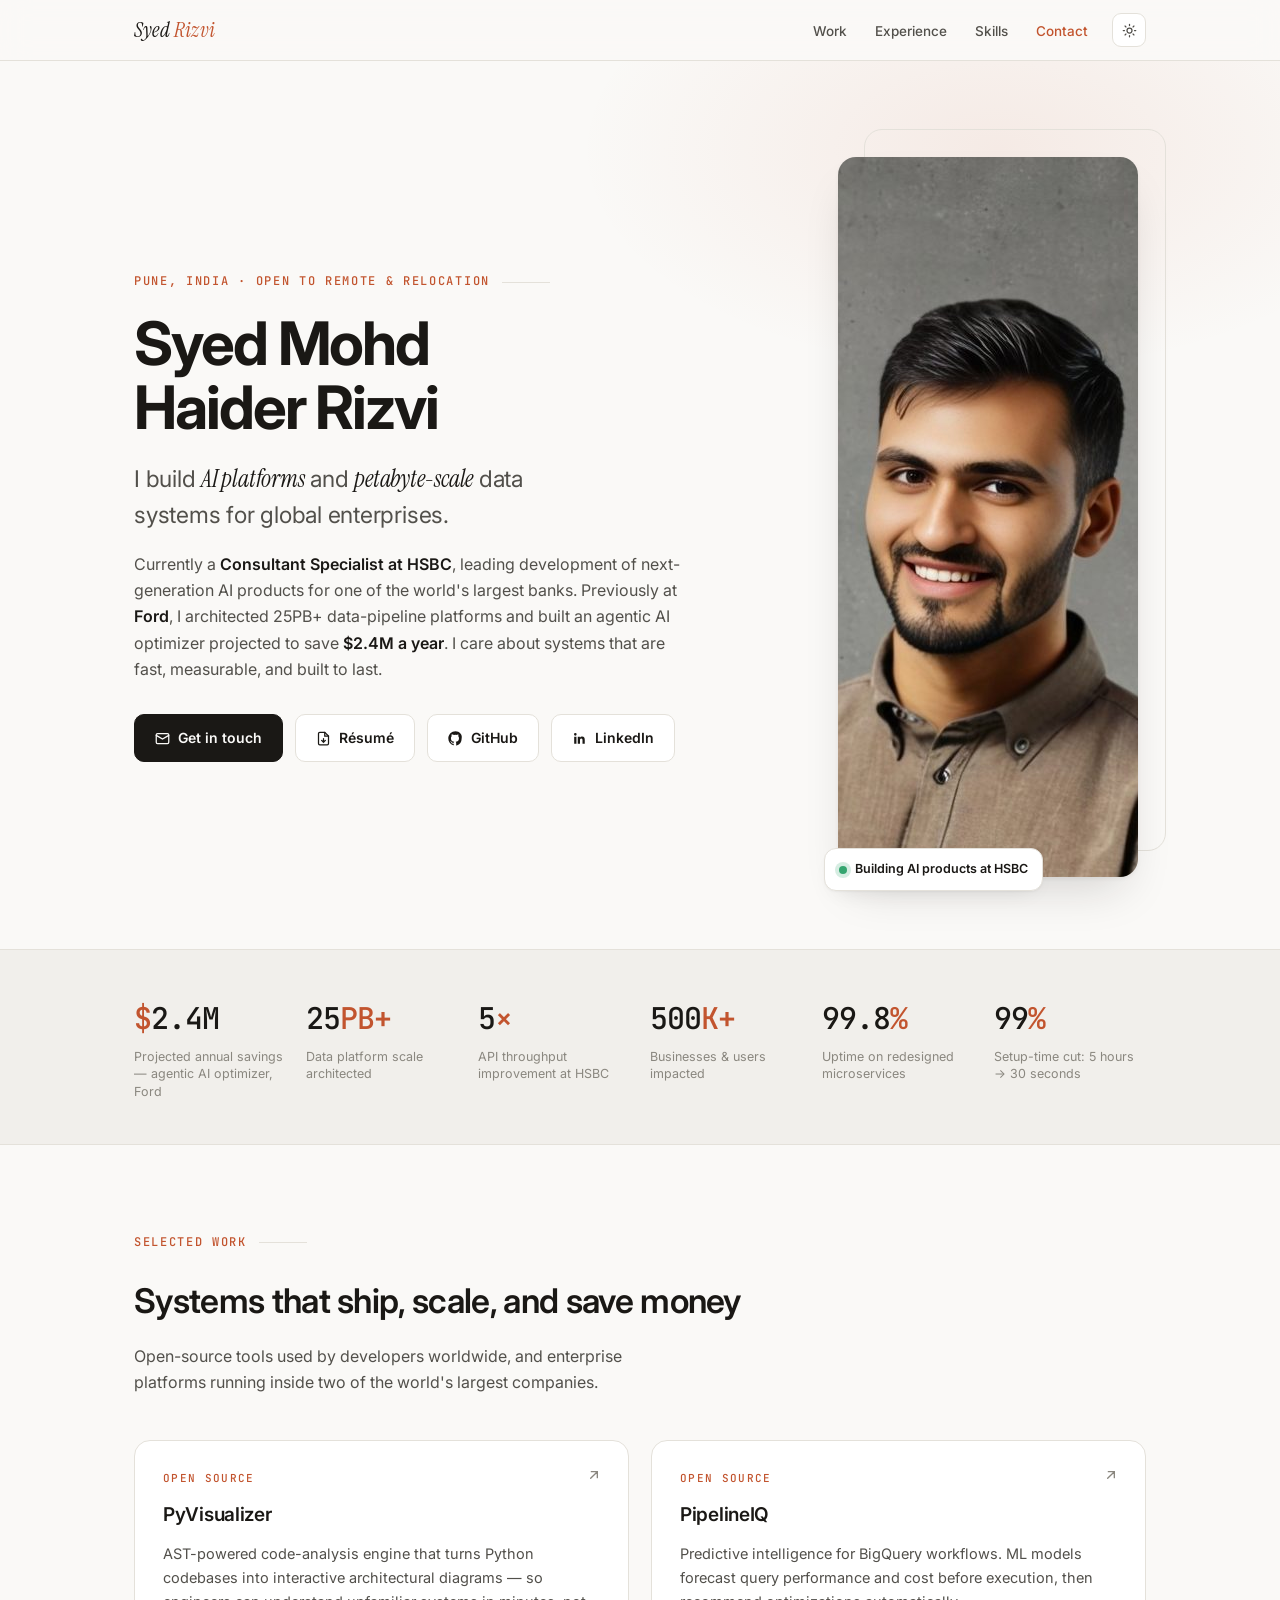
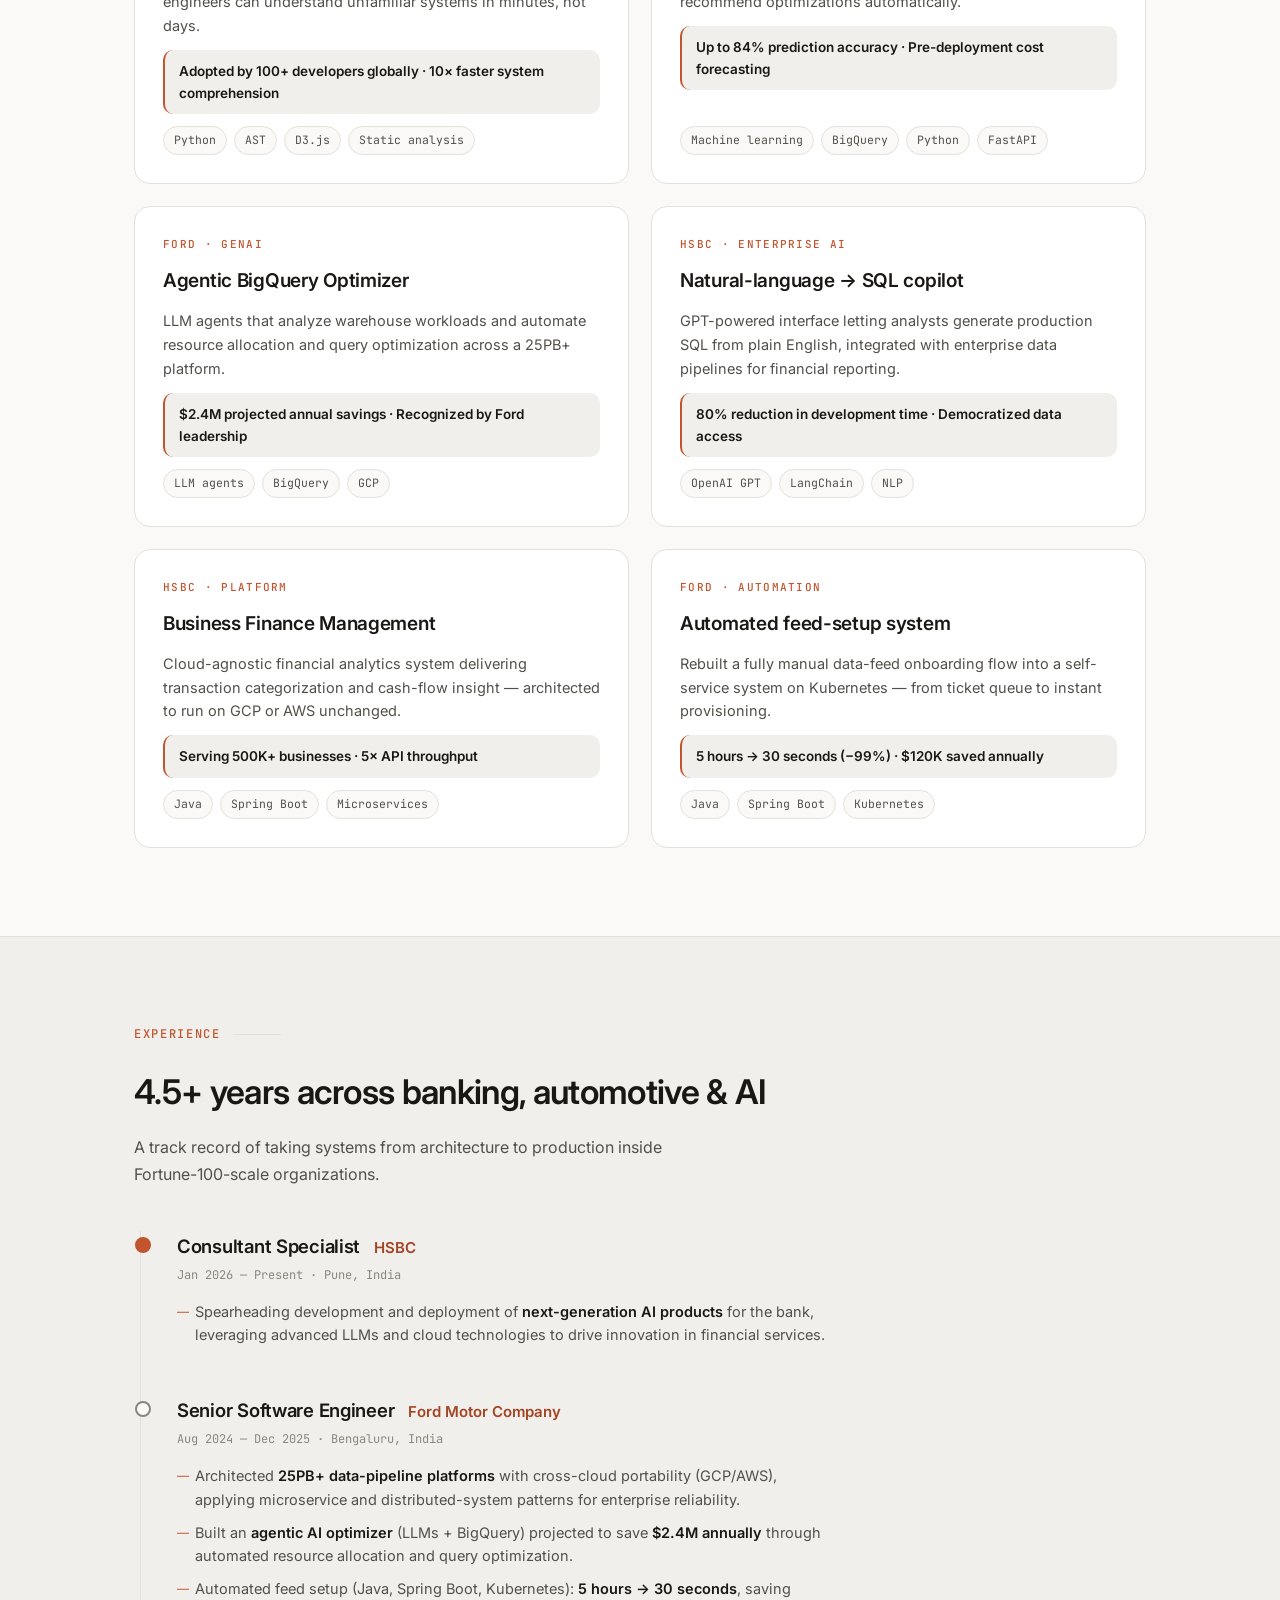
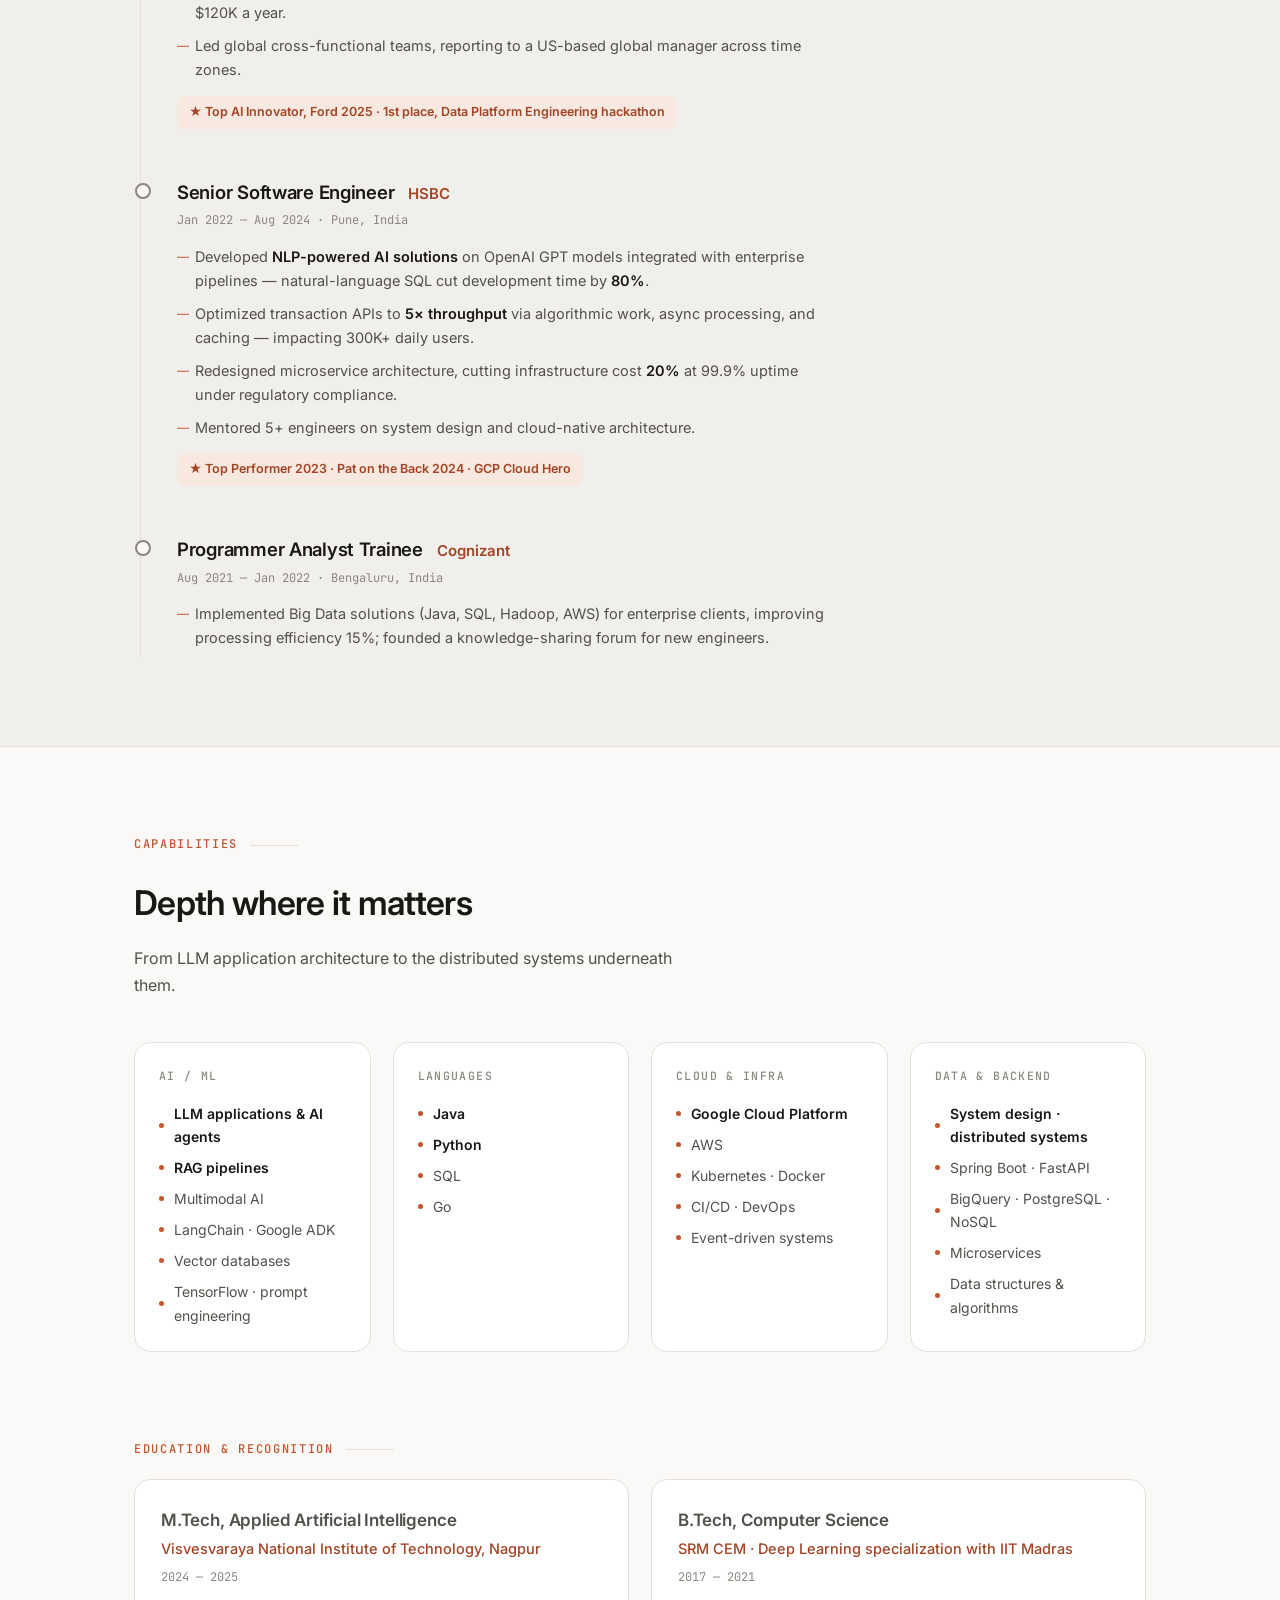
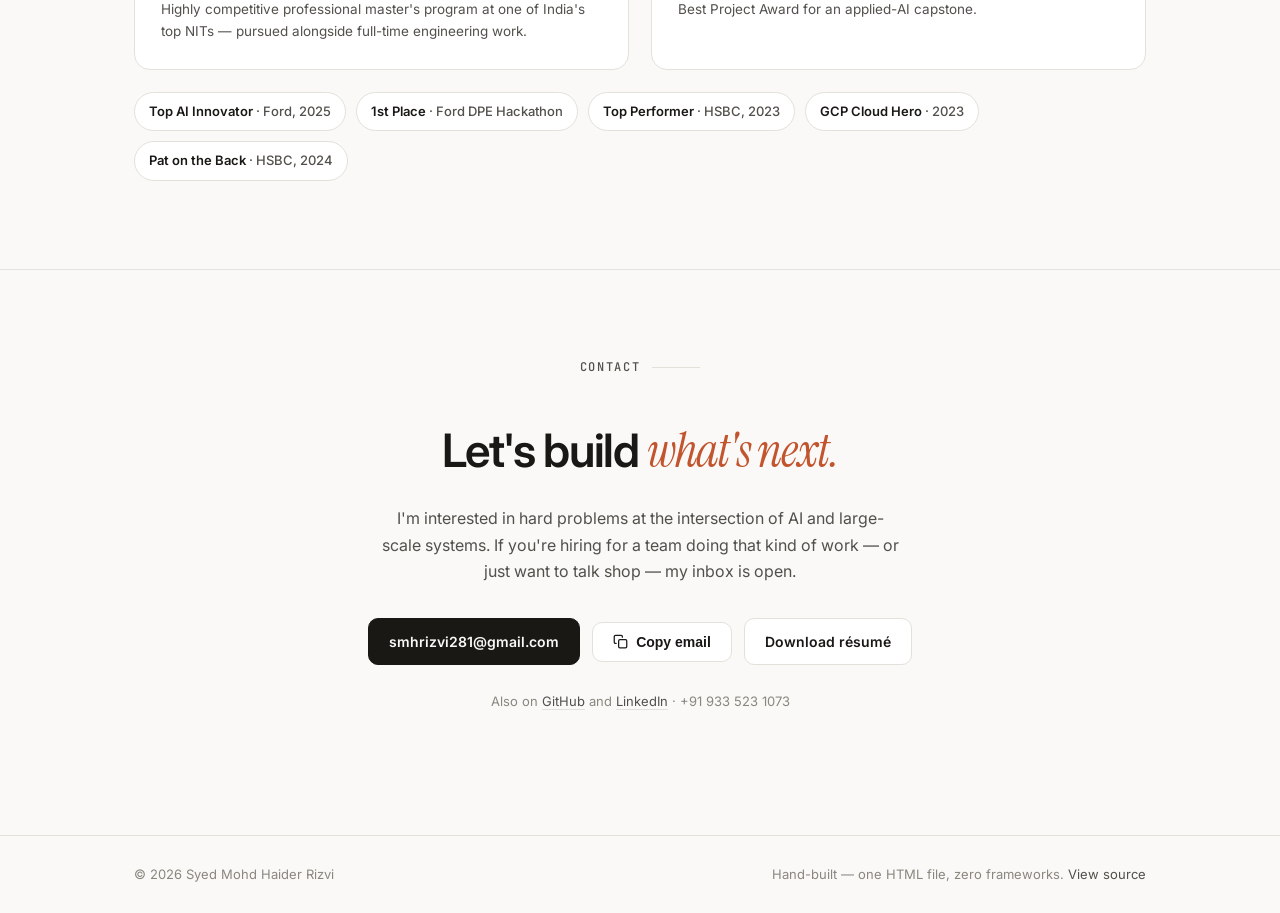
==== commit cf8c108b: "Add files via upload" ====
--- a/index.html
+++ b/index.html
@@ -1,2183 +1,686 @@
-<!DOCTYPE html>
-<html lang="en">
-<head>
-    <meta charset="UTF-8">
-    <meta name="viewport" content="width=device-width, initial-scale=1.0">
-    <title>Syed Mohd Haider Rizvi | 🏆 Ford Hackathon Winner | GenAI Architect | Senior Software Engineer</title>
-    <meta name="description" content="🏆 1st Place Ford Hackathon Winner | GenAI Data Platform Architect | Senior Software Engineer specializing in AI, Cloud, and Enterprise Solutions | 10x Data Engineering Acceleration">
-
-    <!-- Favicon -->
-    <link rel="icon" type="image/svg+xml" href="data:image/svg+xml,<svg xmlns='http://www.w3.org/2000/svg' viewBox='0 0 100 100'><text y='.9em' font-size='90'>🏆</text></svg>">
-
-    <!-- Preconnect for faster font loading -->
-    <link rel="preconnect" href="https://fonts.googleapis.com">
-    <link rel="preconnect" href="https://fonts.gstatic.com" crossorigin>
-    <link href="https://fonts.googleapis.com/css2?family=Inter:wght@300;400;500;600;700;800;900&family=JetBrains+Mono:wght@400;500;600;700&family=Orbitron:wght@400;700;900&display=swap" rel="stylesheet">
-
-    <style>
-        :root {
-            --primary-purple: #8B5CF6;
-            --primary-pink: #EC4899;
-            --secondary-blue: #3B82F6;
-            --accent-cyan: #06B6D4;
-            --accent-green: #10B981;
-            --gold: #F59E0B;
-            --award-gold: #FFD700;
-            --dark-bg: #0B0F19;
-            --card-bg: #111827;
-            --card-hover: #1F2937;
-            --text-primary: #F9FAFB;
-            --text-secondary: #E5E7EB;
-            --text-muted: #9CA3AF;
-            --border-color: #374151;
-            --gradient-primary: linear-gradient(135deg, var(--primary-purple) 0%, var(--primary-pink) 100%);
-            --gradient-secondary: linear-gradient(135deg, var(--secondary-blue) 0%, var(--accent-cyan) 100%);
-            --gradient-accent: linear-gradient(45deg, var(--primary-purple), var(--secondary-blue), var(--accent-cyan), var(--primary-pink));
-            --gradient-success: linear-gradient(135deg, var(--accent-green) 0%, var(--secondary-blue) 100%);
-            --gradient-gold: linear-gradient(135deg, var(--award-gold) 0%, var(--gold) 100%);
-            --gradient-rainbow: linear-gradient(45deg, #ff0000, #ff8000, #ffff00, #80ff00, #00ff00, #00ff80, #00ffff, #0080ff, #0000ff, #8000ff, #ff0080);
-            --navbar-height: 80px;
-        }
-
-        * {
-            margin: 0;
-            padding: 0;
-            box-sizing: border-box;
-        }
-
-        body {
-            font-family: 'Inter', -apple-system, BlinkMacSystemFont, 'Segoe UI', Roboto, sans-serif;
-            background: var(--dark-bg);
-            color: var(--text-secondary);
-            line-height: 1.6;
-            overflow-x: hidden;
-            scroll-behavior: smooth;
-            scroll-padding-top: var(--navbar-height);
-        }
-
-        /* Enhanced Animated Background */
-        .animated-bg {
-            position: fixed;
-            top: 0;
-            left: 0;
-            width: 100%;
-            height: 100%;
-            z-index: -1;
-            background: var(--dark-bg);
-            overflow: hidden;
-        }
-
-        .floating-shapes {
-            position: absolute;
-            width: 100%;
-            height: 100%;
-        }
-
-        .shape {
-            position: absolute;
-            border-radius: 50%;
-            filter: blur(40px);
-            animation: float 20s infinite linear;
-        }
-
-        .shape:nth-child(1) {
-            width: 400px;
-            height: 400px;
-            background: radial-gradient(circle, rgba(255, 215, 0, 0.15) 0%, transparent 70%);
-            top: 10%;
-            left: 5%;
-            animation-duration: 25s;
-        }
-
-        .shape:nth-child(2) {
-            width: 300px;
-            height: 300px;
-            background: radial-gradient(circle, rgba(139, 92, 246, 0.12) 0%, transparent 70%);
-            top: 50%;
-            right: 10%;
-            animation-duration: 30s;
-            animation-direction: reverse;
-        }
-
-        .shape:nth-child(3) {
-            width: 350px;
-            height: 350px;
-            background: radial-gradient(circle, rgba(6, 182, 212, 0.1) 0%, transparent 70%);
-            bottom: 20%;
-            left: 40%;
-            animation-duration: 35s;
-        }
-
-        .shape:nth-child(4) {
-            width: 250px;
-            height: 250px;
-            background: radial-gradient(circle, rgba(236, 72, 153, 0.08) 0%, transparent 70%);
-            top: 70%;
-            left: 20%;
-            animation-duration: 40s;
-        }
-
-        @keyframes float {
-            0%, 100% { transform: translateY(0px) rotate(0deg); }
-            25% { transform: translateY(-30px) rotate(90deg); }
-            50% { transform: translateY(-60px) rotate(180deg); }
-            75% { transform: translateY(-30px) rotate(270deg); }
-        }
-
-        /* Enhanced Navigation */
-        .navbar {
-            position: fixed;
-            top: 0;
-            width: 100%;
-            z-index: 1000;
-            background: rgba(11, 15, 25, 0.95);
-            backdrop-filter: blur(20px);
-            border-bottom: 1px solid rgba(255, 215, 0, 0.2);
-            transition: all 0.3s ease;
-            height: var(--navbar-height);
-        }
-
-        .navbar.scrolled {
-            background: rgba(11, 15, 25, 0.98);
-            box-shadow: 0 10px 40px rgba(255, 215, 0, 0.1);
-        }
-
-        .nav-container {
-            max-width: 1200px;
-            margin: 0 auto;
-            padding: 0 20px;
-            display: flex;
-            justify-content: space-between;
-            align-items: center;
-            height: 100%;
-        }
-
-        .nav-logo {
-            font-size: 24px;
-            font-weight: 800;
-            background: var(--gradient-gold);
-            -webkit-background-clip: text;
-            -webkit-text-fill-color: transparent;
-            background-clip: text;
-            font-family: 'Orbitron', monospace;
-            position: relative;
-        }
-
-        .nav-logo::after {
-            content: '🏆';
-            position: absolute;
-            top: -5px;
-            right: -25px;
-            font-size: 18px;
-            animation: bounce 2s infinite;
-        }
-
-        @keyframes bounce {
-            0%, 20%, 50%, 80%, 100% { transform: translateY(0); }
-            40% { transform: translateY(-10px); }
-            60% { transform: translateY(-5px); }
-        }
-
-        .nav-menu {
-            display: flex;
-            list-style: none;
-            gap: 40px;
-        }
-
-        .nav-menu a {
-            color: var(--text-secondary);
-            text-decoration: none;
-            font-weight: 500;
-            position: relative;
-            transition: color 0.3s ease;
-            font-size: 16px;
-        }
-
-        .nav-menu a:hover {
-            color: var(--award-gold);
-        }
-
-        .nav-menu a::after {
-            content: '';
-            position: absolute;
-            bottom: -5px;
-            left: 0;
-            width: 0;
-            height: 2px;
-            background: var(--gradient-gold);
-            transition: width 0.3s ease;
-        }
-
-        .nav-menu a:hover::after {
-            width: 100%;
-        }
-
-        /* Mobile Menu Toggle */
-        .mobile-menu-toggle {
-            display: none;
-            flex-direction: column;
-            cursor: pointer;
-            padding: 5px;
-        }
-
-        .mobile-menu-toggle span {
-            width: 25px;
-            height: 3px;
-            background: var(--text-secondary);
-            margin: 3px 0;
-            transition: 0.3s;
-            border-radius: 2px;
-        }
-
-        .mobile-menu-toggle.active span:nth-child(1) {
-            transform: rotate(-45deg) translate(-5px, 6px);
-        }
-
-        .mobile-menu-toggle.active span:nth-child(2) {
-            opacity: 0;
-        }
-
-        .mobile-menu-toggle.active span:nth-child(3) {
-            transform: rotate(45deg) translate(-5px, -6px);
-        }
-
-        .container {
-            max-width: 1200px;
-            margin: 0 auto;
-            padding: 0 20px;
-        }
-
-        /* Award Banner */
-        .award-banner {
-            position: fixed;
-            top: var(--navbar-height);
-            width: 100%;
-            background: var(--gradient-gold);
-            color: #000;
-            text-align: center;
-            padding: 10px 0;
-            font-weight: 700;
-            font-size: clamp(12px, 2.5vw, 14px);
-            z-index: 999;
-            animation: shimmer 3s ease-in-out infinite;
-        }
-
-        @keyframes shimmer {
-            0%, 100% { opacity: 1; }
-            50% { opacity: 0.8; }
-        }
-
-        /* Enhanced Hero Section */
-        .hero-section {
-            min-height: 100vh;
-            display: flex;
-            align-items: center;
-            justify-content: center;
-            position: relative;
-            background: radial-gradient(ellipse at center top, rgba(255, 215, 0, 0.1) 0%, transparent 70%);
-            overflow: hidden;
-            padding-top: calc(var(--navbar-height) + 50px);
-            box-sizing: border-box;
-        }
-
-        .hero-content {
-            display: grid;
-            grid-template-columns: 1fr 1fr;
-            gap: clamp(40px, 8vw, 80px);
-            align-items: center;
-            max-width: 1200px;
-            width: 100%;
-            padding: 20px;
-        }
-
-        .hero-text {
-            position: relative;
-            z-index: 2;
-        }
-
-        .hero-badge {
-            display: inline-block;
-            background: rgba(255, 215, 0, 0.15);
-            border: 2px solid var(--award-gold);
-            padding: 15px 30px;
-            border-radius: 50px;
-            font-size: clamp(14px, 3vw, 16px);
-            font-weight: 700;
-            color: var(--award-gold);
-            margin-bottom: 25px;
-            animation: goldGlow 2s ease-in-out infinite alternate;
-            backdrop-filter: blur(10px);
-            font-family: 'Orbitron', monospace;
-        }
-
-        @keyframes goldGlow {
-            from { box-shadow: 0 0 20px rgba(255, 215, 0, 0.3); }
-            to { box-shadow: 0 0 40px rgba(255, 215, 0, 0.6); }
-        }
-
-        .hero-title {
-            font-size: clamp(2.5rem, 6vw, 4.5rem);
-            font-weight: 900;
-            line-height: 1.1;
-            margin-bottom: 20px;
-            position: relative;
-        }
-
-        .hero-title .gradient-text {
-            background: var(--gradient-rainbow);
-            background-size: 400% 400%;
-            -webkit-background-clip: text;
-            -webkit-text-fill-color: transparent;
-            background-clip: text;
-            animation: rainbowShift 3s ease-in-out infinite;
-        }
-
-        @keyframes rainbowShift {
-            0%, 100% { background-position: 0% 50%; }
-            50% { background-position: 100% 50%; }
-        }
-
-        .hero-subtitle {
-            font-size: clamp(1.1rem, 3vw, 1.4rem);
-            font-weight: 600;
-            color: var(--text-muted);
-            margin-bottom: 30px;
-            line-height: 1.5;
-        }
-
-        .achievement-highlight {
-            background: rgba(255, 215, 0, 0.1);
-            border: 1px solid var(--award-gold);
-            border-radius: 15px;
-            padding: 20px;
-            margin: 25px 0;
-            backdrop-filter: blur(10px);
-        }
-
-        .achievement-highlight h3 {
-            color: var(--award-gold);
-            font-size: clamp(18px, 4vw, 22px);
-            font-weight: 800;
-            margin-bottom: 10px;
-            font-family: 'Orbitron', monospace;
-        }
-
-        .achievement-highlight p {
-            color: var(--text-secondary);
-            font-size: clamp(14px, 3vw, 16px);
-            line-height: 1.6;
-        }
-
-        .typing-text {
-            font-family: 'JetBrains Mono', monospace;
-            color: var(--accent-cyan);
-            font-weight: 600;
-        }
-
-        .typing-cursor {
-            animation: blink 1s infinite;
-        }
-
-        @keyframes blink {
-            0%, 50% { opacity: 1; }
-            51%, 100% { opacity: 0; }
-        }
-
-        .hero-cta {
-            display: flex;
-            gap: 20px;
-            flex-wrap: wrap;
-            margin-top: 30px;
-        }
-
-        .cta-button {
-            position: relative;
-            display: inline-flex;
-            align-items: center;
-            gap: 10px;
-            padding: clamp(15px, 3vw, 18px) clamp(25px, 5vw, 35px);
-            font-size: clamp(14px, 2.5vw, 16px);
-            font-weight: 700;
-            text-decoration: none;
-            border-radius: 50px;
-            transition: all 0.3s ease;
-            overflow: hidden;
-            justify-content: center;
-            text-align: center;
-        }
-
-        .cta-primary {
-            background: var(--gradient-gold);
-            color: #000;
-            box-shadow: 0 15px 35px rgba(255, 215, 0, 0.4);
-        }
-
-        .cta-primary:hover {
-            transform: translateY(-3px);
-            box-shadow: 0 20px 40px rgba(255, 215, 0, 0.6);
-        }
-
-        .cta-secondary {
-            background: transparent;
-            border: 2px solid var(--primary-purple);
-            color: var(--primary-purple);
-            backdrop-filter: blur(10px);
-        }
-
-        .cta-secondary:hover {
-            background: rgba(139, 92, 246, 0.1);
-            transform: translateY(-3px);
-            box-shadow: 0 15px 30px rgba(139, 92, 246, 0.3);
-        }
-
-        /* Enhanced Profile Image Section */
-        .hero-image {
-            display: flex;
-            justify-content: center;
-            align-items: center;
-            position: relative;
-        }
-
-        .profile-container {
-            position: relative;
-            width: clamp(280px, 40vw, 400px);
-            height: clamp(280px, 40vw, 400px);
-        }
-
-        .profile-image {
-            width: 100%;
-            height: 100%;
-            border-radius: 50%;
-            object-fit: cover;
-            border: 6px solid transparent;
-            background: var(--gradient-gold);
-            padding: 6px;
-            animation: profileChampionGlow 3s ease-in-out infinite alternate;
-        }
-
-        @keyframes profileChampionGlow {
-            from { box-shadow: 0 0 30px rgba(255, 215, 0, 0.4); }
-            to { box-shadow: 0 0 60px rgba(255, 215, 0, 0.8); }
-        }
-
-        .profile-rings {
-            position: absolute;
-            inset: -25px;
-            border: 3px solid rgba(255, 215, 0, 0.3);
-            border-radius: 50%;
-            animation: championRotate 8s linear infinite;
-        }
-
-        .profile-rings::before {
-            content: '';
-            position: absolute;
-            inset: -20px;
-            border: 2px solid rgba(139, 92, 246, 0.2);
-            border-radius: 50%;
-            animation: championRotate 12s linear infinite reverse;
-        }
-
-        .profile-rings::after {
-            content: '🏆';
-            position: absolute;
-            top: -15px;
-            right: 10px;
-            font-size: 30px;
-            animation: trophyFloat 2s ease-in-out infinite;
-        }
-
-        @keyframes championRotate {
-            0% { transform: rotate(0deg); }
-            100% { transform: rotate(360deg); }
-        }
-
-        @keyframes trophyFloat {
-            0%, 100% { transform: translateY(0px); }
-            50% { transform: translateY(-10px); }
-        }
-
-        /* Hackathon Achievement Section */
-        .hackathon-section {
-            background: linear-gradient(135deg, rgba(255, 215, 0, 0.1) 0%, rgba(139, 92, 246, 0.1) 100%);
-            border-top: 2px solid var(--award-gold);
-            border-bottom: 2px solid var(--award-gold);
-            padding: clamp(80px, 15vw, 120px) 0;
-        }
-
-        .hackathon-content {
-            text-align: center;
-            max-width: 1000px;
-            margin: 0 auto;
-        }
-
-        .hackathon-badge {
-            display: inline-block;
-            background: var(--gradient-gold);
-            color: #000;
-            padding: 20px 40px;
-            border-radius: 50px;
-            font-size: clamp(16px, 4vw, 24px);
-            font-weight: 900;
-            margin-bottom: 30px;
-            font-family: 'Orbitron', monospace;
-            animation: pulse 2s ease-in-out infinite;
-        }
-
-        @keyframes pulse {
-            0%, 100% { transform: scale(1); }
-            50% { transform: scale(1.05); }
-        }
-
-        .hackathon-title {
-            font-size: clamp(2.5rem, 7vw, 4rem);
-            font-weight: 900;
-            color: var(--text-primary);
-            margin-bottom: 30px;
-            font-family: 'Orbitron', monospace;
-        }
-
-        .hackathon-grid {
-            display: grid;
-            grid-template-columns: repeat(auto-fit, minmax(280px, 1fr));
-            gap: 30px;
-            margin-top: 60px;
-        }
-
-        .hackathon-card {
-            background: rgba(31, 41, 55, 0.8);
-            backdrop-filter: blur(20px);
-            border: 2px solid var(--award-gold);
-            border-radius: 20px;
-            padding: 40px 30px;
-            text-align: center;
-            transition: all 0.4s ease;
-            position: relative;
-            overflow: hidden;
-        }
-
-        .hackathon-card::before {
-            content: '';
-            position: absolute;
-            top: 0;
-            left: 0;
-            right: 0;
-            height: 4px;
-            background: var(--gradient-gold);
-            animation: shimmerLine 2s ease-in-out infinite;
-        }
-
-        @keyframes shimmerLine {
-            0%, 100% { transform: scaleX(0); }
-            50% { transform: scaleX(1); }
-        }
-
-        .hackathon-card:hover {
-            transform: translateY(-10px);
-            box-shadow: 0 30px 60px rgba(255, 215, 0, 0.3);
-        }
-
-        .hackathon-icon {
-            font-size: clamp(40px, 8vw, 60px);
-            margin-bottom: 20px;
-            display: block;
-        }
-
-        .hackathon-card h3 {
-            font-size: clamp(18px, 4vw, 22px);
-            font-weight: 700;
-            color: var(--award-gold);
-            margin-bottom: 15px;
-            font-family: 'Orbitron', monospace;
-        }
-
-        .hackathon-card p {
-            color: var(--text-muted);
-            font-size: clamp(14px, 3vw, 16px);
-            line-height: 1.6;
-        }
-
-        /* Enhanced Stats Section */
-        .stats-section {
-            background: rgba(31, 41, 55, 0.3);
-            border-top: 1px solid var(--border-color);
-            border-bottom: 1px solid var(--border-color);
-            padding: clamp(60px, 12vw, 80px) 0;
-        }
-
-        .stats-grid {
-            display: grid;
-            grid-template-columns: repeat(auto-fit, minmax(200px, 1fr));
-            gap: clamp(30px, 6vw, 40px);
-        }
-
-        .stat-item {
-            text-align: center;
-            padding: clamp(20px, 4vw, 30px);
-            background: rgba(31, 41, 55, 0.6);
-            border-radius: 20px;
-            border: 1px solid rgba(255, 215, 0, 0.2);
-            transition: all 0.3s ease;
-        }
-
-        .stat-item:hover {
-            transform: translateY(-5px);
-            border-color: var(--award-gold);
-            box-shadow: 0 15px 30px rgba(255, 215, 0, 0.2);
-        }
-
-        .stat-number {
-            font-size: clamp(2rem, 6vw, 3rem);
-            font-weight: 900;
-            font-family: 'JetBrains Mono', monospace;
-            background: var(--gradient-gold);
-            -webkit-background-clip: text;
-            -webkit-text-fill-color: transparent;
-            background-clip: text;
-            display: block;
-            line-height: 1;
-            margin-bottom: 10px;
-        }
-
-        .stat-label {
-            font-size: clamp(14px, 3vw, 16px);
-            color: var(--text-muted);
-            font-weight: 600;
-        }
-
-        /* Future Skills Section */
-        .future-skills-section {
-            background: linear-gradient(135deg, rgba(139, 92, 246, 0.05) 0%, rgba(6, 182, 212, 0.05) 100%);
-            padding: clamp(80px, 15vw, 120px) 0;
-        }
-
-        .section {
-            padding: clamp(80px, 15vw, 120px) 0;
-            position: relative;
-        }
-
-        .section-header {
-            text-align: center;
-            margin-bottom: clamp(60px, 12vw, 80px);
-        }
-
-        .section-title {
-            font-size: clamp(2rem, 5vw, 3rem);
-            font-weight: 800;
-            color: var(--text-primary);
-            margin-bottom: 20px;
-            position: relative;
-            line-height: 1.2;
-        }
-
-        .section-subtitle {
-            font-size: clamp(1rem, 3vw, 1.25rem);
-            color: var(--text-muted);
-            max-width: 600px;
-            margin: 0 auto;
-            line-height: 1.5;
-        }
-
-        /* GenAI Skills Grid */
-        .genai-skills-grid {
-            display: grid;
-            grid-template-columns: repeat(auto-fit, minmax(320px, 1fr));
-            gap: clamp(25px, 5vw, 35px);
-        }
-
-        .skill-category {
-            background: rgba(31, 41, 55, 0.8);
-            backdrop-filter: blur(20px);
-            border: 1px solid rgba(75, 85, 99, 0.5);
-            border-radius: 25px;
-            padding: clamp(30px, 6vw, 40px);
-            position: relative;
-            overflow: hidden;
-            transition: all 0.4s ease;
-        }
-
-        .skill-category::before {
-            content: '';
-            position: absolute;
-            top: 0;
-            left: 0;
-            right: 0;
-            height: 3px;
-            background: var(--gradient-accent);
-            transform: scaleX(0);
-            transition: transform 0.4s ease;
-        }
-
-        .skill-category:hover {
-            transform: translateY(-8px);
-            border-color: var(--primary-purple);
-            box-shadow: 0 25px 50px rgba(139, 92, 246, 0.25);
-        }
-
-        .skill-category:hover::before {
-            transform: scaleX(1);
-        }
-
-        .skill-category h3 {
-            font-size: clamp(20px, 4vw, 24px);
-            font-weight: 700;
-            color: var(--text-primary);
-            margin-bottom: 25px;
-            display: flex;
-            align-items: center;
-            gap: 15px;
-            font-family: 'Orbitron', monospace;
-        }
-
-        .skill-category .icon {
-            font-size: clamp(24px, 5vw, 28px);
-        }
-
-        .skill-item {
-            display: flex;
-            justify-content: space-between;
-            align-items: center;
-            margin-bottom: 20px;
-            padding: 15px 0;
-            border-bottom: 1px solid rgba(75, 85, 99, 0.3);
-        }
-
-        .skill-item:last-child {
-            border-bottom: none;
-            margin-bottom: 0;
-        }
-
-        .skill-name {
-            font-weight: 600;
-            color: var(--text-secondary);
-            font-size: clamp(14px, 3vw, 16px);
-        }
-
-        .skill-level {
-            font-family: 'JetBrains Mono', monospace;
-            font-weight: 700;
-            color: var(--primary-purple);
-            font-size: clamp(12px, 2.5vw, 14px);
-        }
-
-        /* Enhanced Projects Section */
-        .projects-grid {
-            display: grid;
-            grid-template-columns: repeat(auto-fit, minmax(380px, 1fr));
-            gap: clamp(30px, 6vw, 40px);
-        }
-
-        .project-card {
-            background: rgba(31, 41, 55, 0.8);
-            backdrop-filter: blur(20px);
-            border: 1px solid rgba(75, 85, 99, 0.5);
-            border-radius: 25px;
-            padding: clamp(30px, 6vw, 40px);
-            position: relative;
-            overflow: hidden;
-            transition: all 0.4s ease;
-            cursor: pointer;
-        }
-
-        .project-card.featured {
-            border: 2px solid var(--award-gold);
-            background: rgba(255, 215, 0, 0.05);
-        }
-
-        .project-card::before {
-            content: '';
-            position: absolute;
-            top: 0;
-            left: 0;
-            right: 0;
-            height: 4px;
-            background: var(--gradient-primary);
-            transform: scaleX(0);
-            transition: transform 0.4s ease;
-        }
-
-        .project-card.featured::before {
-            background: var(--gradient-gold);
-        }
-
-        .project-card:hover {
-            transform: translateY(-10px);
-            border-color: var(--primary-purple);
-            box-shadow: 0 25px 50px rgba(139, 92, 246, 0.25);
-        }
-
-        .project-card.featured:hover {
-            border-color: var(--award-gold);
-            box-shadow: 0 25px 50px rgba(255, 215, 0, 0.3);
-        }
-
-        .project-card:hover::before {
-            transform: scaleX(1);
-        }
-
-        .project-header {
-            display: flex;
-            justify-content: space-between;
-            align-items: flex-start;
-            margin-bottom: 20px;
-        }
-
-        .project-title {
-            font-size: clamp(20px, 4vw, 24px);
-            font-weight: 700;
-            color: var(--text-primary);
-            margin-bottom: 8px;
-        }
-
-        .project-card.featured .project-title {
-            color: var(--award-gold);
-            font-family: 'Orbitron', monospace;
-        }
-
-        .project-type {
-            background: rgba(139, 92, 246, 0.1);
-            color: var(--primary-purple);
-            padding: 8px 20px;
-            border-radius: 25px;
-            font-size: clamp(10px, 2vw, 12px);
-            font-weight: 600;
-            border: 1px solid var(--primary-purple);
-        }
-
-        .project-type.winner {
-            background: rgba(255, 215, 0, 0.2);
-            color: var(--award-gold);
-            border-color: var(--award-gold);
-            font-family: 'Orbitron', monospace;
-        }
-
-        .project-description {
-            color: var(--text-muted);
-            margin-bottom: 20px;
-            line-height: 1.6;
-            font-size: clamp(14px, 3vw, 16px);
-        }
-
-        .project-tech {
-            display: flex;
-            flex-wrap: wrap;
-            gap: 10px;
-            margin-bottom: 20px;
-        }
-
-        .tech-tag {
-            background: rgba(59, 130, 246, 0.1);
-            color: var(--secondary-blue);
-            padding: 6px 15px;
-            border-radius: 20px;
-            font-size: clamp(10px, 2vw, 12px);
-            font-weight: 500;
-            border: 1px solid rgba(59, 130, 246, 0.3);
-        }
-
-        .tech-tag.gold {
-            background: rgba(255, 215, 0, 0.1);
-            color: var(--award-gold);
-            border-color: rgba(255, 215, 0, 0.3);
-        }
-
-        .project-impact {
-            background: rgba(16, 185, 129, 0.1);
-            border: 1px solid var(--accent-green);
-            border-radius: 15px;
-            padding: 15px;
-            margin: 15px 0;
-            color: var(--accent-green);
-            font-weight: 600;
-            font-size: clamp(12px, 2.5vw, 14px);
-        }
-
-        .project-links {
-            display: flex;
-            gap: 15px;
-        }
-
-        .project-link {
-            color: var(--primary-purple);
-            text-decoration: none;
-            font-weight: 600;
-            font-size: clamp(12px, 2.5vw, 14px);
-            transition: color 0.3s ease;
-        }
-
-        .project-link:hover {
-            color: var(--primary-pink);
-        }
-
-        .project-link.gold {
-            color: var(--award-gold);
-        }
-
-        .project-link.gold:hover {
-            color: var(--gold);
-        }
-
-        /* Enhanced Experience Section */
-        .experience-timeline {
-            position: relative;
-            max-width: 900px;
-            margin: 0 auto;
-        }
-
-        .timeline-line {
-            position: absolute;
-            left: 30px;
-            top: 0;
-            bottom: 0;
-            width: 3px;
-            background: var(--gradient-accent);
-        }
-
-        .timeline-item {
-            position: relative;
-            margin-bottom: clamp(50px, 10vw, 70px);
-            padding-left: 80px;
-        }
-
-        .timeline-marker {
-            position: absolute;
-            left: 18px;
-            top: 15px;
-            width: 24px;
-            height: 24px;
-            border-radius: 50%;
-            background: var(--gradient-primary);
-            box-shadow: 0 0 25px rgba(139, 92, 246, 0.5);
-        }
-
-        .timeline-marker.current {
-            background: var(--gradient-gold);
-            box-shadow: 0 0 25px rgba(255, 215, 0, 0.5);
-            width: 28px;
-            height: 28px;
-            left: 16px;
-        }
-
-        .timeline-content {
-            background: rgba(31, 41, 55, 0.8);
-            backdrop-filter: blur(20px);
-            border: 1px solid rgba(75, 85, 99, 0.5);
-            border-radius: 20px;
-            padding: clamp(30px, 6vw, 35px);
-            transition: all 0.3s ease;
-        }
-
-        .timeline-content.current {
-            border-color: var(--award-gold);
-            background: rgba(255, 215, 0, 0.05);
-        }
-
-        .timeline-content:hover {
-            border-color: var(--primary-purple);
-            box-shadow: 0 15px 30px rgba(139, 92, 246, 0.2);
-        }
-
-        .timeline-content.current:hover {
-            border-color: var(--award-gold);
-            box-shadow: 0 15px 30px rgba(255, 215, 0, 0.2);
-        }
-
-        .timeline-date {
-            font-family: 'JetBrains Mono', monospace;
-            font-size: clamp(12px, 2.5vw, 14px);
-            color: var(--primary-purple);
-            font-weight: 600;
-            margin-bottom: 10px;
-        }
-
-        .timeline-date.current {
-            color: var(--award-gold);
-        }
-
-        .timeline-role {
-            font-size: clamp(20px, 4vw, 24px);
-            font-weight: 700;
-            color: var(--text-primary);
-            margin-bottom: 5px;
-        }
-
-        .timeline-company {
-            font-size: clamp(16px, 3vw, 18px);
-            color: var(--accent-cyan);
-            margin-bottom: 15px;
-            font-weight: 600;
-        }
-
-        .timeline-company.current {
-            color: var(--award-gold);
-        }
-
-        .timeline-description {
-            color: var(--text-muted);
-            line-height: 1.6;
-            font-size: clamp(14px, 3vw, 16px);
-        }
-
-        .timeline-achievements {
-            margin-top: 15px;
-            padding: 15px;
-            background: rgba(16, 185, 129, 0.1);
-            border: 1px solid var(--accent-green);
-            border-radius: 10px;
-        }
-
-        .timeline-achievements h4 {
-            color: var(--accent-green);
-            font-size: clamp(14px, 3vw, 16px);
-            margin-bottom: 8px;
-        }
-
-        .timeline-achievements p {
-            color: var(--text-secondary);
-            font-size: clamp(12px, 2.5vw, 14px);
-        }
-
-        /* Contact Section Enhancement */
-        .contact-section {
-            background: rgba(17, 24, 39, 0.5);
-        }
-
-        .contact-grid {
-            display: grid;
-            grid-template-columns: repeat(auto-fit, minmax(280px, 1fr));
-            gap: clamp(30px, 6vw, 40px);
-        }
-
-        .contact-card {
-            background: rgba(31, 41, 55, 0.8);
-            backdrop-filter: blur(20px);
-            border: 1px solid rgba(75, 85, 99, 0.5);
-            border-radius: 25px;
-            padding: clamp(35px, 7vw, 45px);
-            text-align: center;
-            position: relative;
-            overflow: hidden;
-            transition: all 0.4s ease;
-        }
-
-        .contact-card:hover {
-            transform: translateY(-8px);
-            border-color: var(--primary-purple);
-            box-shadow: 0 25px 50px rgba(139, 92, 246, 0.2);
-        }
-
-        .contact-icon {
-            font-size: clamp(35px, 7vw, 45px);
-            margin-bottom: 20px;
-            display: block;
-        }
-
-        .contact-card h3 {
-            font-size: clamp(18px, 4vw, 22px);
-            font-weight: 700;
-            color: var(--text-primary);
-            margin-bottom: 15px;
-        }
-
-        .contact-card p {
-            color: var(--text-muted);
-            font-size: clamp(14px, 3vw, 16px);
-            line-height: 1.5;
-        }
-
-        .contact-card a {
-            color: var(--primary-purple);
-            text-decoration: none;
-            font-weight: 600;
-            transition: color 0.3s ease;
-        }
-
-        .contact-card a:hover {
-            color: var(--primary-pink);
-        }
-
-        /* Animation Classes */
-        @keyframes fadeInUp {
-            from {
-                opacity: 0;
-                transform: translateY(50px);
-            }
-            to {
-                opacity: 1;
-                transform: translateY(0);
-            }
-        }
-
-        .animate-on-scroll {
-            opacity: 0;
-            transform: translateY(50px);
-            transition: all 0.8s ease;
-        }
-
-        .animate-on-scroll.animated {
-            opacity: 1;
-            transform: translateY(0);
-        }
-
-        /* Loading Animation */
-        .loading-overlay {
-            position: fixed;
-            top: 0;
-            left: 0;
-            width: 100%;
-            height: 100%;
-            background: var(--dark-bg);
-            display: flex;
-            align-items: center;
-            justify-content: center;
-            z-index: 10000;
-            transition: opacity 0.5s ease;
-        }
-
-        .loading-content {
-            text-align: center;
-        }
-
-        .loading-spinner {
-            width: 80px;
-            height: 80px;
-            border: 4px solid rgba(255, 215, 0, 0.3);
-            border-top: 4px solid var(--award-gold);
-            border-radius: 50%;
-            animation: spin 1s linear infinite;
-            margin: 0 auto 20px;
-        }
-
-        @keyframes spin {
-            0% { transform: rotate(0deg); }
-            100% { transform: rotate(360deg); }
-        }
-
-        .loading-text {
-            font-size: clamp(16px, 3vw, 18px);
-            color: var(--award-gold);
-            text-align: center;
-            font-weight: 600;
-        }
-
-        /* Mobile Optimizations */
-        @media (max-width: 768px) {
-            :root {
-                --navbar-height: 70px;
-            }
-
-            .navbar {
-                height: var(--navbar-height);
-            }
-
-            .award-banner {
-                top: var(--navbar-height);
-                font-size: 12px;
-                padding: 8px 0;
-            }
-
-            .nav-menu {
-                position: fixed;
-                top: calc(var(--navbar-height) + 40px);
-                left: -100%;
-                width: 100%;
-                height: calc(100vh - var(--navbar-height) - 40px);
-                background: rgba(11, 15, 25, 0.98);
-                backdrop-filter: blur(20px);
-                flex-direction: column;
-                justify-content: flex-start;
-                align-items: center;
-                padding-top: 50px;
-                gap: 30px;
-                transition: left 0.3s ease;
-                border-right: 1px solid var(--border-color);
-            }
-
-            .nav-menu.active {
-                left: 0;
-            }
-
-            .nav-menu a {
-                font-size: 20px;
-                padding: 15px 0;
-            }
-
-            .mobile-menu-toggle {
-                display: flex;
-            }
-
-            .hero-content {
-                grid-template-columns: 1fr;
-                text-align: center;
-                gap: 40px;
-            }
-
-            .hero-image {
-                order: -1;
-            }
-
-            .profile-container {
-                width: clamp(200px, 50vw, 280px);
-                height: clamp(200px, 50vw, 280px);
-            }
-
-            .hero-section {
-                padding-top: calc(var(--navbar-height) + 80px);
-            }
-
-            .section {
-                padding: 60px 0;
-            }
-
-            .hero-cta {
-                justify-content: center;
-            }
-
-            .cta-button {
-                min-width: 200px;
-            }
-
-            .genai-skills-grid,
-            .projects-grid {
-                grid-template-columns: 1fr;
-            }
-
-            .hackathon-grid {
-                grid-template-columns: 1fr;
-            }
-
-            .timeline-item {
-                padding-left: 60px;
-            }
-
-            .timeline-line {
-                left: 20px;
-            }
-
-            .timeline-marker {
-                left: 8px;
-            }
-
-            .timeline-marker.current {
-                left: 6px;
-            }
-
-            /* Reduce animations on mobile for better performance */
-            .shape {
-                animation-duration: 30s;
-            }
-        }
-
-        /* Reduced Motion Preferences */
-        @media (prefers-reduced-motion: reduce) {
-            *,
-            *::before,
-            *::after {
-                animation-duration: 0.01ms !important;
-                animation-iteration-count: 1 !important;
-                transition-duration: 0.01ms !important;
-            }
-
-            .shape {
-                animation: none;
-            }
-
-            .profile-rings {
-                animation: none;
-            }
-        }
-    </style>
-</head>
-<body>
-    <!-- Loading Overlay -->
-    <div class="loading-overlay" id="loadingOverlay">
-        <div class="loading-content">
-            <div class="loading-spinner"></div>
-            <div class="loading-text">Loading Champion Portfolio...</div>
-        </div>
-    </div>
-
-    <!-- Award Banner -->
-    <div class="award-banner">
-        🏆 FORD HACKATHON WINNER | 1ST PLACE | GenAI Data Platform Champion 🏆
-    </div>
-
-    <!-- Animated Background -->
-    <div class="animated-bg">
-        <div class="floating-shapes">
-            <div class="shape"></div>
-            <div class="shape"></div>
-            <div class="shape"></div>
-            <div class="shape"></div>
-        </div>
-    </div>
-
-    <!-- Navigation -->
-    <nav class="navbar" id="navbar">
-        <div class="nav-container">
-            <div class="nav-logo">SMHR</div>
-            <ul class="nav-menu" id="navMenu">
-                <li><a href="#home">Home</a></li>
-                <li><a href="#hackathon">🏆 Hackathon</a></li>
-                <li><a href="#about">About</a></li>
-                <li><a href="#skills">GenAI Skills</a></li>
-                <li><a href="#projects">Projects</a></li>
-                <li><a href="#experience">Experience</a></li>
-                <li><a href="#contact">Contact</a></li>
-            </ul>
-            <div class="mobile-menu-toggle" id="mobileMenuToggle">
-                <span></span>
-                <span></span>
-                <span></span>
-            </div>
-        </div>
-    </nav>
-
-    <!-- Hero Section -->
-    <section class="hero-section" id="home">
-        <div class="container">
-            <div class="hero-content">
-                <div class="hero-text">
-                    <div class="hero-badge">🏆 FORD HACKATHON CHAMPION</div>
-                    <h1 class="hero-title">
-                        <span class="gradient-text">Syed Mohd Haider Rizvi</span>
-                    </h1>
-                    <p class="hero-subtitle">
-                        GenAI Architect & <span class="typing-text" id="typingText">Data Platform Engineer</span><span class="typing-cursor">|</span>
-                    </p>
-
-                    <div class="achievement-highlight">
-                        <h3>🚀 LATEST ACHIEVEMENT</h3>
-                        <p>Just won <strong>1st Place</strong> at Ford's Data Platform Engineering Hackathon with an end-to-end GenAI platform that accelerates data engineering workflows by <strong>10x</strong>!</p>
-                    </div>
-
-                    <div class="hero-cta">
-                        <a href="#hackathon" class="cta-button cta-primary">
-                            🏆 View Winning Project
-                        </a>
-                        <a href="#contact" class="cta-button cta-secondary">
-                            🚀 Let's Collaborate
-                        </a>
-                    </div>
-                </div>
-                <div class="hero-image">
-                    <div class="profile-container">
-                        <div class="profile-rings"></div>
-                        <img src="image.jpg" alt="Syed Mohd Haider Rizvi - Ford Hackathon Winner" class="profile-image">
-                    </div>
-                </div>
-            </div>
-        </div>
-    </section>
-
-    <!-- Hackathon Achievement Section -->
-    <section class="hackathon-section" id="hackathon">
-        <div class="container">
-            <div class="hackathon-content animate-on-scroll">
-                <div class="hackathon-badge">🏆 FORD DPE HACKATHON WINNER</div>
-                <h2 class="hackathon-title">GAME-CHANGING GenAI DATA PLATFORM</h2>
-                <p style="font-size: clamp(16px, 3vw, 20px); color: var(--text-muted); max-width: 800px; margin: 0 auto 40px; line-height: 1.6;">
-                    Built a comprehensive GenAI-powered platform that revolutionizes data engineering workflows,
-                    earning recognition from Ford's top leadership and demonstrating the future of intelligent data platforms.
-                </p>
-
-                <div class="hackathon-grid">
-                    <div class="hackathon-card animate-on-scroll">
-                        <span class="hackathon-icon">⚡</span>
-                        <h3>Pipeline Optimization Engine</h3>
-                        <p>Automatically analyzes and optimizes data pipelines for maximum efficiency using advanced ML algorithms</p>
-                    </div>
-
-                    <div class="hackathon-card animate-on-scroll">
-                        <span class="hackathon-icon">📊</span>
-                        <h3>Predictive Cost Analytics</h3>
-                        <p>Forecasts pipeline performance, processing volumes, and associated costs before production deployment</p>
-                    </div>
-
-                    <div class="hackathon-card animate-on-scroll">
-                        <span class="hackathon-icon">💰</span>
-                        <h3>Comprehensive Cost Dashboard</h3>
-                        <p>Real-time overview of project costs across all pipelines and workloads with intelligent insights</p>
-                    </div>
-
-                    <div class="hackathon-card animate-on-scroll">
-                        <span class="hackathon-icon">🎯</span>
-                        <h3>ROI Intelligence System</h3>
-                        <p>Delivers detailed analysis on pipeline performance and recommends optimization strategies</p>
-                    </div>
-
-                    <div class="hackathon-card animate-on-scroll">
-                        <span class="hackathon-icon">🔧</span>
-                        <h3>Full-Stack Implementation</h3>
-                        <p>End-to-end solution built with GenAI, GCP, BigQuery, and Python in a limited timeframe</p>
-                    </div>
-
-                    <div class="hackathon-card animate-on-scroll">
-                        <span class="hackathon-icon">🚀</span>
-                        <h3>10x Workflow Acceleration</h3>
-                        <p>Enables teams to build, optimize, and deploy pipelines at unprecedented speed and efficiency</p>
-                    </div>
-                </div>
-            </div>
-        </div>
-    </section>
-
-    <!-- Enhanced Stats Section -->
-    <section class="stats-section" id="about">
-        <div class="container">
-            <div class="stats-grid">
-                <div class="stat-item animate-on-scroll">
-                    <span class="stat-number" data-target="4">0</span>
-                    <span class="stat-label">Years Experience</span>
-                </div>
-                <div class="stat-item animate-on-scroll">
-                    <span class="stat-number" data-target="1">0</span>
-                    <span class="stat-label">Hackathon Victory</span>
-                </div>
-                <div class="stat-item animate-on-scroll">
-                    <span class="stat-number" data-target="10">0</span>
-                    <span class="stat-label">x Workflow Speed</span>
-                </div>
-                <div class="stat-item animate-on-scroll">
-                    <span class="stat-number" data-target="500">0</span>
-                    <span class="stat-label">K+ Users Impacted</span>
-                </div>
-                <div class="stat-item animate-on-scroll">
-                    <span class="stat-number" data-target="120">0</span>
-                    <span class="stat-label">K$ Cost Savings</span>
-                </div>
-                <div class="stat-item animate-on-scroll">
-                    <span class="stat-number" data-target="80">0</span>
-                    <span class="stat-label">% Time Reduction</span>
-                </div>
-            </div>
-        </div>
-    </section>
-
-    <!-- Future-Ready GenAI Skills Section -->
-    <section class="section future-skills-section" id="skills">
-        <div class="container">
-            <div class="section-header animate-on-scroll">
-                <h2 class="section-title">Future-Ready GenAI Expertise</h2>
-                <p class="section-subtitle">
-                    Pioneering skills for the next generation of AI-powered enterprise solutions
-                </p>
-            </div>
-
-            <div class="genai-skills-grid">
-                <div class="skill-category animate-on-scroll">
-                    <h3><span class="icon">🤖</span> Generative AI & LLMs</h3>
-                    <div class="skill-item">
-                        <span class="skill-name">Large Language Models (GPT, Claude)</span>
-                        <span class="skill-level">95%</span>
-                    </div>
-                    <div class="skill-item">
-                        <span class="skill-name">Prompt Engineering & Optimization</span>
-                        <span class="skill-level">92%</span>
-                    </div>
-                    <div class="skill-item">
-                        <span class="skill-name">RAG (Retrieval Augmented Generation)</span>
-                        <span class="skill-level">88%</span>
-                    </div>
-                    <div class="skill-item">
-                        <span class="skill-name">LangChain & AI Orchestration</span>
-                        <span class="skill-level">90%</span>
-                    </div>
-                </div>
-
-                <div class="skill-category animate-on-scroll">
-                    <h3><span class="icon">⚡</span> Enterprise AI Architecture</h3>
-                    <div class="skill-item">
-                        <span class="skill-name">AI Platform Development</span>
-                        <span class="skill-level">95%</span>
-                    </div>
-                    <div class="skill-item">
-                        <span class="skill-name">Intelligent Data Pipelines</span>
-                        <span class="skill-level">92%</span>
-                    </div>
-                    <div class="skill-item">
-                        <span class="skill-name">Predictive Analytics Systems</span>
-                        <span class="skill-level">88%</span>
-                    </div>
-                    <div class="skill-item">
-                        <span class="skill-name">Cost Optimization Intelligence</span>
-                        <span class="skill-level">94%</span>
-                    </div>
-                </div>
-
-                <div class="skill-category animate-on-scroll">
-                    <h3><span class="icon">☁️</span> Cloud-Native AI</h3>
-                    <div class="skill-item">
-                        <span class="skill-name">Google Cloud AI/ML Services</span>
-                        <span class="skill-level">92%</span>
-                    </div>
-                    <div class="skill-item">
-                        <span class="skill-name">Serverless AI Architectures</span>
-                        <span class="skill-level">88%</span>
-                    </div>
-                    <div class="skill-item">
-                        <span class="skill-name">MLOps & AI/ML Pipelines</span>
-                        <span class="skill-level">90%</span>
-                    </div>
-                    <div class="skill-item">
-                        <span class="skill-name">Edge AI & Real-time Processing</span>
-                        <span class="skill-level">85%</span>
-                    </div>
-                </div>
-
-                <div class="skill-category animate-on-scroll">
-                    <h3><span class="icon">🔧</span> Full-Stack Development</h3>
-                    <div class="skill-item">
-                        <span class="skill-name">Python (FastAPI, Django)</span>
-                        <span class="skill-level">95%</span>
-                    </div>
-                    <div class="skill-item">
-                        <span class="skill-name">Java & Spring Boot</span>
-                        <span class="skill-level">95%</span>
-                    </div>
-                    <div class="skill-item">
-                        <span class="skill-name">Microservices Architecture</span>
-                        <span class="skill-level">90%</span>
-                    </div>
-                    <div class="skill-item">
-                        <span class="skill-name">React & Modern Frontend</span>
-                        <span class="skill-level">85%</span>
-                    </div>
-                </div>
-
-                <div class="skill-category animate-on-scroll">
-                    <h3><span class="icon">📊</span> Data Engineering Excellence</h3>
-                    <div class="skill-item">
-                        <span class="skill-name">BigQuery & Advanced Analytics</span>
-                        <span class="skill-level">92%</span>
-                    </div>
-                    <div class="skill-item">
-                        <span class="skill-name">Real-time Data Streaming</span>
-                        <span class="skill-level">88%</span>
-                    </div>
-                    <div class="skill-item">
-                        <span class="skill-name">ETL/ELT Pipeline Optimization</span>
-                        <span class="skill-level">90%</span>
-                    </div>
-                    <div class="skill-item">
-                        <span class="skill-name">Data Mesh Architecture</span>
-                        <span class="skill-level">85%</span>
-                    </div>
-                </div>
-
-                <div class="skill-category animate-on-scroll">
-                    <h3><span class="icon">🎯</span> Innovation Leadership</h3>
-                    <div class="skill-item">
-                        <span class="skill-name">Technical Vision & Strategy</span>
-                        <span class="skill-level">90%</span>
-                    </div>
-                    <div class="skill-item">
-                        <span class="skill-name">Cross-functional Team Leadership</span>
-                        <span class="skill-level">92%</span>
-                    </div>
-                    <div class="skill-item">
-                        <span class="skill-name">Rapid Prototyping & MVP Development</span>
-                        <span class="skill-level">95%</span>
-                    </div>
-                    <div class="skill-item">
-                        <span class="skill-name">Business Impact Optimization</span>
-                        <span class="skill-level">88%</span>
-                    </div>
-                </div>
-            </div>
-        </div>
-    </section>
-
-    <!-- Enhanced Projects Section -->
-    <section class="section" id="projects">
-        <div class="container">
-            <div class="section-header animate-on-scroll">
-                <h2 class="section-title">Championship Projects</h2>
-                <p class="section-subtitle">
-                    Award-winning solutions that redefine what's possible with AI and data engineering
-                </p>
-            </div>
-
-            <div class="projects-grid">
-                <!-- Featured Hackathon Project -->
-                <div class="project-card featured animate-on-scroll">
-                    <div class="project-header">
-                        <div>
-                            <h3 class="project-title">GenAI Data Platform</h3>
-                        </div>
-                        <span class="project-type winner">🏆 1ST PLACE WINNER</span>
-                    </div>
-                    <p class="project-description">
-                        Revolutionary end-to-end GenAI platform that transforms data engineering workflows.
-                        Features intelligent pipeline optimization, predictive cost analytics, and comprehensive
-                        ROI intelligence, earning Ford's top leadership recognition.
-                    </p>
-                    <div class="project-impact">
-                        💥 IMPACT: 10x workflow acceleration • Predictive cost intelligence • Enterprise-scale deployment
-                    </div>
-                    <div class="project-tech">
-                        <span class="tech-tag gold">GenAI & ML</span>
-                        <span class="tech-tag gold">Google Cloud Platform</span>
-                        <span class="tech-tag gold">BigQuery</span>
-                        <span class="tech-tag gold">Python</span>
-                        <span class="tech-tag gold">Full-Stack</span>
-                    </div>
-                    <div class="project-links">
-                        <a href="#" class="project-link gold">🏆 Case Study</a>
-                        <a href="#" class="project-link gold">📊 Technical Deep Dive</a>
-                    </div>
-                </div>
-
-                <!-- Other Enhanced Projects -->
-                <div class="project-card animate-on-scroll">
-                    <div class="project-header">
-                        <div>
-                            <h3 class="project-title">PyVisualizer</h3>
-                        </div>
-                        <span class="project-type">Open Source</span>
-                    </div>
-                    <p class="project-description">
-                        Architectural intelligence tool that transforms Python codebases into interactive diagrams,
-                        leveraging AST parsing and D3.js visualizations to enhance code comprehension and team collaboration.
-                    </p>
-                    <div class="project-impact">
-                        📈 60% faster developer onboarding • Enhanced code quality • Open source community adoption
-                    </div>
-                    <div class="project-tech">
-                        <span class="tech-tag">Python AST</span>
-                        <span class="tech-tag">D3.js</span>
-                        <span class="tech-tag">React</span>
-                        <span class="tech-tag">Visualization</span>
-                    </div>
-                    <div class="project-links">
-                        <a href="#" class="project-link">🔗 Live Demo</a>
-                        <a href="#" class="project-link">📂 GitHub</a>
-                    </div>
-                </div>
-
-                <div class="project-card animate-on-scroll">
-                    <div class="project-header">
-                        <div>
-                            <h3 class="project-title">PipelineIQ</h3>
-                        </div>
-                        <span class="project-type">AI Platform</span>
-                    </div>
-                    <p class="project-description">
-                        AI-powered platform providing predictive intelligence for BigQuery workflows with ML models
-                        that predict query performance with up to 84% accuracy, revolutionizing data engineering efficiency.
-                    </p>
-                    <div class="project-impact">
-                        🎯 84% prediction accuracy • Automated optimization • Cost reduction insights
-                    </div>
-                    <div class="project-tech">
-                        <span class="tech-tag">Machine Learning</span>
-                        <span class="tech-tag">BigQuery</span>
-                        <span class="tech-tag">Python</span>
-                        <span class="tech-tag">Predictive Analytics</span>
-                    </div>
-                    <div class="project-links">
-                        <a href="#" class="project-link">🔗 Platform Demo</a>
-                        <a href="#" class="project-link">📊 Performance Metrics</a>
-                    </div>
-                </div>
-
-                <div class="project-card animate-on-scroll">
-                    <div class="project-header">
-                        <div>
-                            <h3 class="project-title">NLP SQL Generator</h3>
-                        </div>
-                        <span class="project-type">Enterprise AI</span>
-                    </div>
-                    <p class="project-description">
-                        Revolutionary AI solution enabling users to generate SQL queries via natural language,
-                        reducing development time by 80% and democratizing data access across business teams.
-                    </p>
-                    <div class="project-impact">
-                        ⚡ 80% time reduction • Natural language interface • Enterprise deployment
-                    </div>
-                    <div class="project-tech">
-                        <span class="tech-tag">OpenAI GPT</span>
-                        <span class="tech-tag">LangChain</span>
-                        <span class="tech-tag">NLP</span>
-                        <span class="tech-tag">Enterprise Integration</span>
-                    </div>
-                    <div class="project-links">
-                        <a href="#" class="project-link">📈 Business Impact</a>
-                        <a href="#" class="project-link">🔧 Technical Architecture</a>
-                    </div>
-                </div>
-
-                <div class="project-card animate-on-scroll">
-                    <div class="project-header">
-                        <div>
-                            <h3 class="project-title">Automated Data Feed Tool</h3>
-                        </div>
-                        <span class="project-type">Automation Champion</span>
-                    </div>
-                    <p class="project-description">
-                        Game-changing automation tool at Ford that reduced manual feed setup time from 3-5 hours
-                        to 30 seconds, delivering massive efficiency gains and cost savings across the organization.
-                    </p>
-                    <div class="project-impact">
-                        💰 $120K annual savings • 600x faster setup • Process transformation
-                    </div>
-                    <div class="project-tech">
-                        <span class="tech-tag">Python</span>
-                        <span class="tech-tag">GCP</span>
-                        <span class="tech-tag">Automation</span>
-                        <span class="tech-tag">ROI Optimization</span>
-                    </div>
-                    <div class="project-links">
-                        <a href="#" class="project-link">💰 ROI Analysis</a>
-                        <a href="#" class="project-link">⚡ Performance Metrics</a>
-                    </div>
-                </div>
-
-                <div class="project-card animate-on-scroll">
-                    <div class="project-header">
-                        <div>
-                            <h3 class="project-title">Business Finance Management</h3>
-                        </div>
-                        <span class="project-type">Enterprise Scale</span>
-                    </div>
-                    <p class="project-description">
-                        Scalable financial intelligence platform at HSBC for transaction categorization and cash flow analysis,
-                        providing actionable insights for 500K+ businesses and generating $1B+ annual turnover.
-                    </p>
-                    <div class="project-impact">
-                        🌍 500K+ businesses served • $1B+ turnover • 5x API performance boost
-                    </div>
-                    <div class="project-tech">
-                        <span class="tech-tag">Java Spring Boot</span>
-                        <span class="tech-tag">Microservices</span>
-                        <span class="tech-tag">GCP</span>
-                        <span class="tech-tag">Financial Tech</span>
-                    </div>
-                    <div class="project-links">
-                        <a href="#" class="project-link">📊 Business Impact</a>
-                        <a href="#" class="project-link">🏗️ Architecture Overview</a>
-                    </div>
-                </div>
-            </div>
-        </div>
-    </section>
-
-    <!-- Enhanced Experience Section -->
-    <section class="section" id="experience">
-        <div class="container">
-            <div class="section-header animate-on-scroll">
-                <h2 class="section-title">Championship Journey</h2>
-                <p class="section-subtitle">
-                    Building award-winning solutions across financial services and automotive industries
-                </p>
-            </div>
-
-            <div class="experience-timeline">
-                <div class="timeline-line"></div>
-
-                <div class="timeline-item animate-on-scroll">
-                    <div class="timeline-marker current"></div>
-                    <div class="timeline-content current">
-                        <div class="timeline-date current">August 2024 - Present</div>
-                        <h3 class="timeline-role">Senior Software Engineer</h3>
-                        <h4 class="timeline-company current">Ford Motor Company</h4>
-                        <p class="timeline-description">
-                            Leading development of large-scale data products handling 25 PB of data. Built automation tools
-                            resulting in $120,000 annual cost savings. Collaborating with global teams and reporting directly
-                            to Global Manager (USA) to deliver scalable solutions.
-                        </p>
-                        <div class="timeline-achievements">
-                            <h4>🏆 Latest Achievement</h4>
-                            <p>Won 1st Place at Ford DPE Hackathon with GenAI Data Platform, earning recognition from top leadership</p>
-                        </div>
-                    </div>
-                </div>
-
-                <div class="timeline-item animate-on-scroll">
-                    <div class="timeline-marker"></div>
-                    <div class="timeline-content">
-                        <div class="timeline-date">January 2022 - August 2024</div>
-                        <h3 class="timeline-role">Senior Software Engineer</h3>
-                        <h4 class="timeline-company">HSBC Bank</h4>
-                        <p class="timeline-description">
-                            Led design and development of enterprise microservice applications generating $1B+ annual turnover.
-                            Developed NLP-powered AI solutions reducing development time by 80%. Enhanced API performance by 5x
-                            for 300,000+ business customers while mentoring junior engineers.
-                        </p>
-                        <div class="timeline-achievements">
-                            <h4>🎯 Key Impact</h4>
-                            <p>Created NLP SQL Generator that democratized data access and revolutionized business intelligence workflows</p>
-                        </div>
-                    </div>
-                </div>
-
-                <div class="timeline-item animate-on-scroll">
-                    <div class="timeline-marker"></div>
-                    <div class="timeline-content">
-                        <div class="timeline-date">August 2021 - January 2022</div>
-                        <h3 class="timeline-role">Programmer Analyst Trainee</h3>
-                        <h4 class="timeline-company">Cognizant</h4>
-                        <p class="timeline-description">
-                            Implemented Big Data solutions using Java, SQL, Hadoop, and AWS for leading US insurance company.
-                            Initiated knowledge-sharing forum for new engineers, fostering collaboration and accelerating
-                            technology adoption across teams.
-                        </p>
-                        <div class="timeline-achievements">
-                            <h4>🚀 Innovation</h4>
-                            <p>Established knowledge-sharing culture that improved team productivity and technology adoption</p>
-                        </div>
-                    </div>
-                </div>
-
-                <div class="timeline-item animate-on-scroll">
-                    <div class="timeline-marker"></div>
-                    <div class="timeline-content">
-                        <div class="timeline-date">August 2017 - August 2021</div>
-                        <h3 class="timeline-role">Bachelor of Technology</h3>
-                        <h4 class="timeline-company">SRM CEM, IIT Madras</h4>
-                        <p class="timeline-description">
-                            Computer Science and Engineering with specialization in Deep Learning.
-                            Developed strong foundation in AI/ML technologies and software engineering principles.
-                        </p>
-                        <div class="timeline-achievements">
-                            <h4>🏆 Academic Excellence</h4>
-                            <p>Won Best Project Award for innovative AI solution, demonstrating early leadership in technology innovation</p>
-                        </div>
-                    </div>
-                </div>
-            </div>
-        </div>
-    </section>
-
-    <!-- Enhanced Contact Section -->
-    <section class="section contact-section" id="contact">
-        <div class="container">
-            <div class="section-header animate-on-scroll">
-                <h2 class="section-title">Let's Build the Future Together</h2>
-                <p class="section-subtitle">
-                    Ready to collaborate on groundbreaking AI and data engineering solutions? Let's connect!
-                </p>
-            </div>
-
-            <div class="contact-grid">
-                <div class="contact-card animate-on-scroll">
-                    <span class="contact-icon">📧</span>
-                    <h3>Email</h3>
-                    <p><a href="mailto:syed.mohd.haider.rizvi281@gmail.com">syed.mohd.haider.rizvi281@gmail.com</a></p>
-                </div>
-
-                <div class="contact-card animate-on-scroll">
-                    <span class="contact-icon">📱</span>
-                    <h3>Phone</h3>
-                    <p><a href="tel:+919335231073">+91 933-523-1073</a></p>
-                </div>
-
-                <div class="contact-card animate-on-scroll">
-                    <span class="contact-icon">💼</span>
-                    <h3>LinkedIn</h3>
-                    <p><a href="https://www.linkedin.com/in/s-m-h-rizvi-0a40441ab/" target="_blank">Professional Network</a></p>
-                </div>
-
-                <div class="contact-card animate-on-scroll">
-                    <span class="contact-icon">🚀</span>
-                    <h3>GitHub</h3>
-                    <p><a href="https://github.com/haider1998" target="_blank">Code Repository</a></p>
-                </div>
-
-                <div class="contact-card animate-on-scroll">
-                    <span class="contact-icon">📍</span>
-                    <h3>Location</h3>
-                    <p>Bengaluru, India<br><small>Open to Remote & Relocation</small></p>
-                </div>
-
-                <div class="contact-card animate-on-scroll">
-                    <span class="contact-icon">📄</span>
-                    <h3>Resume</h3>
-                    <p><a href="https://github.com/haider1998/haider1998.github.io/blob/main/Updated%20Resume%20Gen%20exp.pdf" target="_blank">Download Champion CV</a></p>
-                </div>
-            </div>
-
-            <div style="text-align: center; margin-top: 60px; padding: 40px; background: rgba(255, 215, 0, 0.1); border: 1px solid var(--award-gold); border-radius: 20px;">
-                <h3 style="color: var(--award-gold); font-size: clamp(20px, 4vw, 24px); margin-bottom: 15px; font-family: 'Orbitron', monospace;">🚀 Ready to Innovate?</h3>
-                <p style="color: var(--text-muted); font-size: clamp(16px, 3vw, 18px); line-height: 1.6;">
-                    Looking for a GenAI architect who can deliver award-winning solutions?
-                    Let's discuss how we can build the future of intelligent data platforms together!
-                </p>
-            </div>
-        </div>
-    </section>
-
-    <script>
-        // Remove loading overlay
-        window.addEventListener('load', () => {
-            const loadingOverlay = document.getElementById('loadingOverlay');
-            loadingOverlay.style.opacity = '0';
-            setTimeout(() => {
-                loadingOverlay.style.display = 'none';
-            }, 500);
-        });
-
-        // Mobile menu toggle
-        const mobileMenuToggle = document.getElementById('mobileMenuToggle');
-        const navMenu = document.getElementById('navMenu');
-
-        mobileMenuToggle.addEventListener('click', () => {
-            mobileMenuToggle.classList.toggle('active');
-            navMenu.classList.toggle('active');
-        });
-
-        // Close mobile menu when clicking on a link
-        navMenu.addEventListener('click', (e) => {
-            if (e.target.tagName === 'A') {
-                mobileMenuToggle.classList.remove('active');
-                navMenu.classList.remove('active');
-            }
-        });
-
-        // Navbar scroll effect
-        window.addEventListener('scroll', () => {
-            const navbar = document.getElementById('navbar');
-            if (window.scrollY > 100) {
-                navbar.classList.add('scrolled');
-            } else {
-                navbar.classList.remove('scrolled');
-            }
-        });
-
-        // Enhanced typing animation
-        const typingTexts = [
-            'Data Platform Engineer',
-            'GenAI Architect',
-            'Full-Stack Developer',
-            'AI Innovation Leader',
-            'Cloud Solutions Expert',
-            'Hackathon Champion'
-        ];
-
-        let currentTextIndex = 0;
-        let currentCharIndex = 0;
-        let isDeleting = false;
-        const typingElement = document.getElementById('typingText');
-
-        function type() {
-            const currentText = typingTexts[currentTextIndex];
-
-            if (isDeleting) {
-                typingElement.textContent = currentText.substring(0, currentCharIndex - 1);
-                currentCharIndex--;
-
-                if (currentCharIndex === 0) {
-                    isDeleting = false;
-                    currentTextIndex = (currentTextIndex + 1) % typingTexts.length;
-                    setTimeout(type, 500);
-                    return;
-                }
-            } else {
-                typingElement.textContent = currentText.substring(0, currentCharIndex + 1);
-                currentCharIndex++;
-
-                if (currentCharIndex === currentText.length) {
-                    isDeleting = true;
-                    setTimeout(type, 2000);
-                    return;
-                }
-            }
-
-            setTimeout(type, isDeleting ? 50 : 100);
-        }
-
-        // Start typing animation
-        setTimeout(type, 1000);
-
-        // Animated Counter for Stats
-        function animateCounter(element, target, duration = 2000) {
-            let start = 0;
-            const increment = target / (duration / 16);
-
-            const timer = setInterval(() => {
-                start += increment;
-                if (start >= target) {
-                    start = target;
-                    clearInterval(timer);
-                }
-                element.textContent = Math.floor(start);
-            }, 16);
-        }
-
-        // Intersection Observer for animations
-        const observerOptions = {
-            threshold: 0.1,
-            rootMargin: '0px 0px -50px 0px'
-        };
-
-        const observer = new IntersectionObserver((entries) => {
-            entries.forEach(entry => {
-                if (entry.isIntersecting) {
-                    entry.target.classList.add('animated');
-
-                    // Animate counters for stats
-                    if (entry.target.classList.contains('stat-item')) {
-                        const numberElement = entry.target.querySelector('.stat-number');
-                        const target = parseInt(numberElement.getAttribute('data-target'));
-                        animateCounter(numberElement, target);
-                    }
-                }
-            });
-        }, observerOptions);
-
-        // Observe all animated elements
-        document.querySelectorAll('.animate-on-scroll').forEach(el => {
-            observer.observe(el);
-        });
-
-        // Smooth scrolling for navigation links
-        document.querySelectorAll('a[href^="#"]').forEach(anchor => {
-            anchor.addEventListener('click', function (e) {
-                e.preventDefault();
-                const target = document.querySelector(this.getAttribute('href'));
-                if (target) {
-                    target.scrollIntoView({
-                        behavior: 'smooth',
-                        block: 'start'
-                    });
-                }
-            });
-        });
-
-        // Enhanced particle system for desktop
-        function createChampionParticle() {
-            if (window.innerWidth < 768) return;
-
-            const particle = document.createElement('div');
-            const isGold = Math.random() > 0.7;
-
-            particle.style.position = 'absolute';
-            particle.style.width = isGold ? '4px' : '3px';
-            particle.style.height = isGold ? '4px' : '3px';
-            particle.style.background = isGold ? 'var(--award-gold)' : 'var(--primary-purple)';
-            particle.style.borderRadius = '50%';
-            particle.style.opacity = isGold ? '0.8' : '0.6';
-            particle.style.left = Math.random() * window.innerWidth + 'px';
-            particle.style.top = window.innerHeight + 'px';
-            particle.style.pointerEvents = 'none';
-            particle.style.zIndex = '1';
-
-            if (isGold) {
-                particle.style.boxShadow = '0 0 10px var(--award-gold)';
-            }
-
-            document.querySelector('.animated-bg').appendChild(particle);
-
-            const animation = particle.animate([
-                { transform: 'translateY(0px)', opacity: isGold ? 0.8 : 0.6 },
-                { transform: `translateY(-${window.innerHeight + 100}px)`, opacity: 0 }
-            ], {
-                duration: Math.random() * 3000 + 2000,
-                easing: 'linear'
-            });
-
-            animation.onfinish = () => particle.remove();
-        }
-
-        // Create particles periodically (only on desktop)
-        if (window.innerWidth >= 768) {
-            setInterval(createChampionParticle, 2000);
-        }
-
-        // Handle resize events
-        let resizeTimeout;
-        window.addEventListener('resize', () => {
-            clearTimeout(resizeTimeout);
-            resizeTimeout = setTimeout(() => {
-                mobileMenuToggle.classList.remove('active');
-                navMenu.classList.remove('active');
-            }, 250);
-        });
-
-        // Prevent zoom on double tap on iOS
-        let lastTouchEnd = 0;
-        document.addEventListener('touchend', function (event) {
-            const now = (new Date()).getTime();
-            if (now - lastTouchEnd <= 300) {
-                event.preventDefault();
-            }
-            lastTouchEnd = now;
-        }, false);
-
-        // Add touch feedback for mobile
-        document.querySelectorAll('.cta-button, .skill-category, .project-card, .contact-card, .hackathon-card').forEach(element => {
-            element.addEventListener('touchstart', function() {
-                this.style.transform = 'scale(0.98)';
-            });
-
-            element.addEventListener('touchend', function() {
-                this.style.transform = '';
-            });
-        });
-
-        // Add active navigation highlighting
-        window.addEventListener('scroll', () => {
-            const sections = document.querySelectorAll('section[id]');
-            const navLinks = document.querySelectorAll('.nav-menu a[href^="#"]');
-
-            let current = '';
-            sections.forEach(section => {
-                const sectionTop = section.offsetTop;
-                const sectionHeight = section.clientHeight;
-                if (scrollY >= (sectionTop - 200)) {
-                    current = section.getAttribute('id');
-                }
-            });
-
-            navLinks.forEach(link => {
-                link.classList.remove('active');
-                if (link.getAttribute('href') === `#${current}`) {
-                    link.classList.add('active');
-                }
-            });
-        });
-
-        // Add congratulatory confetti effect (optional)
-        function createConfetti() {
-            for (let i = 0; i < 50; i++) {
-                setTimeout(() => {
-                    const confetti = document.createElement('div');
-                    confetti.style.position = 'fixed';
-                    confetti.style.left = Math.random() * 100 + 'vw';
-                    confetti.style.top = '-10px';
-                    confetti.style.width = '10px';
-                    confetti.style.height = '10px';
-                    confetti.style.background = ['#FFD700', '#FF6B6B', '#4ECDC4', '#45B7D1', '#96CEB4'][Math.floor(Math.random() * 5)];
-                    confetti.style.zIndex = '10001';
-                    confetti.style.pointerEvents = 'none';
-                    document.body.appendChild(confetti);
-
-                    const animation = confetti.animate([
-                        { transform: 'translateY(0) rotate(0deg)', opacity: 1 },
-                        { transform: 'translateY(100vh) rotate(720deg)', opacity: 0 }
-                    ], {
-                        duration: Math.random() * 2000 + 3000,
-                        easing: 'cubic-bezier(0.25, 0.46, 0.45, 0.94)'
-                    });
-
-                    animation.onfinish = () => confetti.remove();
-                }, i * 100);
-            }
-        }
-
-        // Trigger confetti when hackathon section comes into view
-        const hackathonSection = document.getElementById('hackathon');
-        let confettiTriggered = false;
-
-        const confettiObserver = new IntersectionObserver((entries) => {
-            entries.forEach(entry => {
-                if (entry.isIntersecting && !confettiTriggered) {
-                    createConfetti();
-                    confettiTriggered = true;
-                }
-            });
-        }, { threshold: 0.5 });
-
-        confettiObserver.observe(hackathonSection);
-    </script>
-</body>
-</html>
+<!doctype html>
+<html lang="en">
+<head>
+<meta charset="utf-8">
+<meta name="viewport" content="width=device-width, initial-scale=1">
+<title>Syed Mohd Haider Rizvi — AI Platform Engineer</title>
+<meta name="description" content="Software engineer building AI platforms and petabyte-scale data systems. Consultant Specialist at HSBC; previously Ford. $2.4M projected savings, 25PB+ scale, 500K+ users impacted.">
+<link rel="canonical" href="https://haider1998.github.io/">
+
+<!-- Open Graph / Twitter -->
+<meta property="og:type" content="website">
+<meta property="og:title" content="Syed Mohd Haider Rizvi — AI Platform Engineer">
+<meta property="og:description" content="Building AI platforms and petabyte-scale data systems for global enterprises.">
+<meta property="og:url" content="https://haider1998.github.io/">
+<meta property="og:image" content="https://haider1998.github.io/profile.jpg">
+<meta name="twitter:card" content="summary">
+
+<link rel="icon" href="data:image/svg+xml,%3Csvg xmlns='http://www.w3.org/2000/svg' viewBox='0 0 64 64'%3E%3Crect width='64' height='64' rx='14' fill='%23191714'/%3E%3Ctext x='32' y='42' font-family='Georgia,serif' font-style='italic' font-size='30' fill='%23e8927c' text-anchor='middle'%3ESR%3C/text%3E%3C/svg%3E">
+
+<!-- Fonts -->
+<link rel="preconnect" href="https://fonts.googleapis.com">
+<link rel="preconnect" href="https://fonts.gstatic.com" crossorigin>
+<link href="https://fonts.googleapis.com/css2?family=Inter:wght@400;500;600;700&family=Instrument+Serif:ital@0;1&family=JetBrains+Mono:wght@400;500&display=swap" rel="stylesheet">
+
+<script type="application/ld+json">
+{
+  "@context": "https://schema.org",
+  "@type": "Person",
+  "name": "Syed Mohd Haider Rizvi",
+  "url": "https://haider1998.github.io/",
+  "image": "https://haider1998.github.io/profile.jpg",
+  "jobTitle": "Consultant Specialist (AI Products)",
+  "worksFor": { "@type": "Organization", "name": "HSBC" },
+  "alumniOf": [
+    { "@type": "CollegeOrUniversity", "name": "Visvesvaraya National Institute of Technology, Nagpur" },
+    { "@type": "CollegeOrUniversity", "name": "SRM CEM" }
+  ],
+  "email": "mailto:smhrizvi281@gmail.com",
+  "sameAs": [
+    "https://github.com/haider1998",
+    "https://www.linkedin.com/in/s-m-h-rizvi-0a40441ab/"
+  ],
+  "knowsAbout": ["Artificial Intelligence", "LLM Applications", "Distributed Systems", "Data Engineering", "Google Cloud Platform", "System Design"]
+}
+</script>
+
+<style>
+/* ============ Design tokens ============ */
+:root{
+  --bg:#faf9f7;
+  --bg-raise:#ffffff;
+  --bg-inset:#f1efeb;
+  --ink:#1a1815;
+  --ink-2:#52504b;
+  --ink-3:#8a877f;
+  --line:#e4e1da;
+  --accent:#c2542e;
+  --accent-soft:#f7e8e0;
+  --accent-ink:#a34424;
+  --shadow:0 1px 2px rgba(26,24,21,.04),0 8px 24px -12px rgba(26,24,21,.12);
+  --shadow-lg:0 2px 4px rgba(26,24,21,.05),0 24px 48px -16px rgba(26,24,21,.18);
+}
+[data-theme="dark"]{
+  --bg:#141311;
+  --bg-raise:#1c1a17;
+  --bg-inset:#211f1b;
+  --ink:#eceae5;
+  --ink-2:#aca89f;
+  --ink-3:#767268;
+  --line:#2b2925;
+  --accent:#e8845c;
+  --accent-soft:#2e2019;
+  --accent-ink:#f0a081;
+  --shadow:0 1px 2px rgba(0,0,0,.3),0 8px 24px -12px rgba(0,0,0,.5);
+  --shadow-lg:0 2px 4px rgba(0,0,0,.35),0 24px 48px -16px rgba(0,0,0,.6);
+}
+
+/* ============ Base ============ */
+*{box-sizing:border-box;margin:0;padding:0}
+html{scroll-behavior:smooth}
+@media (prefers-reduced-motion: reduce){ html{scroll-behavior:auto} }
+body{
+  font-family:"Inter",system-ui,-apple-system,sans-serif;
+  background:var(--bg);color:var(--ink);
+  line-height:1.65;font-size:16px;
+  -webkit-font-smoothing:antialiased;
+  transition:background .35s ease,color .35s ease;
+}
+::selection{background:var(--accent);color:#fff}
+a{color:inherit;text-decoration:none}
+img{max-width:100%;display:block}
+.serif{font-family:"Instrument Serif",Georgia,serif;font-style:italic;font-weight:400}
+.mono{font-family:"JetBrains Mono",ui-monospace,monospace}
+
+.wrap{max-width:1060px;margin:0 auto;padding:0 24px}
+section{padding:88px 0}
+@media(max-width:640px){section{padding:64px 0}}
+
+.skip{position:absolute;left:-9999px;top:0;background:var(--accent);color:#fff;padding:10px 16px;border-radius:0 0 8px 0;z-index:99}
+.skip:focus{left:0}
+
+/* eyebrow labels */
+.eyebrow{
+  font-family:"JetBrains Mono",monospace;font-size:12px;letter-spacing:.14em;
+  text-transform:uppercase;color:var(--accent);font-weight:500;
+  display:flex;align-items:center;gap:12px;margin-bottom:20px;
+}
+.eyebrow::after{content:"";height:1px;width:48px;background:var(--line)}
+
+h2{font-size:clamp(26px,3.6vw,34px);font-weight:600;letter-spacing:-.02em;margin-bottom:14px}
+.section-intro{color:var(--ink-2);max-width:56ch;margin-bottom:44px}
+
+/* ============ Nav ============ */
+header{
+  position:sticky;top:0;z-index:50;
+  backdrop-filter:blur(14px);-webkit-backdrop-filter:blur(14px);
+  background:color-mix(in srgb,var(--bg) 82%,transparent);
+  border-bottom:1px solid var(--line);
+}
+.nav{display:flex;align-items:center;justify-content:space-between;height:60px}
+.brand{font-family:"Instrument Serif",Georgia,serif;font-style:italic;font-size:21px;letter-spacing:.01em}
+.brand em{color:var(--accent);font-style:italic}
+.nav-links{display:flex;gap:4px;align-items:center;list-style:none}
+.nav-links a{
+  font-size:13.5px;font-weight:500;color:var(--ink-2);
+  padding:7px 12px;border-radius:8px;transition:color .2s,background .2s;
+}
+.nav-links a:hover{color:var(--ink);background:var(--bg-inset)}
+.nav-links a.active{color:var(--accent)}
+@media(max-width:640px){.nav-links a:not(#themeToggle){display:none}.nav-links a[href="#contact"]{display:inline-block}}
+#themeToggle{
+  cursor:pointer;border:1px solid var(--line);background:var(--bg-raise);
+  width:34px;height:34px;border-radius:9px;display:grid;place-items:center;
+  color:var(--ink-2);margin-left:8px;transition:border-color .2s,color .2s;
+}
+#themeToggle:hover{border-color:var(--accent);color:var(--accent)}
+
+/* ============ Hero ============ */
+.hero{padding:96px 0 72px;position:relative;overflow:hidden}
+.hero-bg{
+  position:absolute;inset:0;pointer-events:none;
+  background:
+    radial-gradient(600px 320px at 78% 10%,color-mix(in srgb,var(--accent) 9%,transparent),transparent 70%);
+}
+.hero-grid{display:grid;grid-template-columns:1.5fr .9fr;gap:56px;align-items:center;position:relative}
+@media(max-width:800px){.hero-grid{grid-template-columns:1fr;gap:40px}}
+.hero h1{
+  font-size:clamp(38px,6vw,60px);font-weight:700;letter-spacing:-.035em;
+  line-height:1.06;margin-bottom:22px;
+}
+.hero .tagline{
+  font-size:clamp(19px,2.4vw,23px);color:var(--ink-2);line-height:1.5;
+  max-width:34ch;margin-bottom:18px;letter-spacing:-.01em;
+}
+.tagline .serif{color:var(--ink);font-size:1.06em}
+.hero p.lede{color:var(--ink-2);max-width:56ch;margin-bottom:32px}
+.hero p.lede strong{color:var(--ink);font-weight:600}
+
+.actions{display:flex;flex-wrap:wrap;gap:12px;align-items:center}
+.btn{
+  display:inline-flex;align-items:center;gap:8px;
+  font-size:14px;font-weight:600;padding:11px 20px;border-radius:10px;
+  border:1px solid var(--line);background:var(--bg-raise);color:var(--ink);
+  transition:transform .15s ease,box-shadow .2s,border-color .2s,background .2s;
+}
+.btn:hover{transform:translateY(-1px);box-shadow:var(--shadow);border-color:var(--ink-3)}
+.btn.primary{background:var(--ink);color:var(--bg);border-color:var(--ink)}
+.btn.primary:hover{background:var(--accent);border-color:var(--accent);color:#fff}
+.btn svg{width:15px;height:15px}
+
+.portrait{position:relative;width:min(300px,72vw);justify-self:end;margin-right:8px}
+@media(max-width:800px){.portrait{justify-self:start;margin-left:4px}}
+.portrait img{
+  border-radius:18px;aspect-ratio:1;object-fit:cover;
+  box-shadow:var(--shadow-lg);position:relative;z-index:1;
+}
+.portrait::before{
+  content:"";position:absolute;inset:-14px -14px auto auto;width:100%;height:100%;
+  border:1px solid var(--line);border-radius:18px;transform:translate(14px,-14px);
+}
+.portrait .badge{
+  position:absolute;z-index:2;bottom:-14px;left:-14px;
+  background:var(--bg-raise);border:1px solid var(--line);border-radius:12px;
+  padding:10px 14px;font-size:12.5px;font-weight:600;box-shadow:var(--shadow);
+  display:flex;align-items:center;gap:8px;
+}
+.badge .dot{width:8px;height:8px;border-radius:50%;background:#34a56f;box-shadow:0 0 0 4px color-mix(in srgb,#34a56f 20%,transparent)}
+
+/* ============ Metrics ============ */
+.metrics{border-top:1px solid var(--line);border-bottom:1px solid var(--line);background:var(--bg-inset);padding:44px 0}
+.metrics-grid{display:grid;grid-template-columns:repeat(6,1fr);gap:20px}
+@media(max-width:900px){.metrics-grid{grid-template-columns:repeat(3,1fr);gap:28px}}
+@media(max-width:560px){.metrics-grid{grid-template-columns:repeat(2,1fr)}}
+.metric .num{
+  font-family:"JetBrains Mono",monospace;font-size:clamp(22px,3vw,30px);
+  font-weight:500;letter-spacing:-.03em;color:var(--ink);
+}
+.metric .num b{color:var(--accent);font-weight:500}
+.metric .lbl{font-size:12.5px;color:var(--ink-3);margin-top:4px;line-height:1.4}
+
+/* ============ Work ============ */
+.featured{display:grid;grid-template-columns:1fr 1fr;gap:22px;margin-bottom:22px}
+@media(max-width:760px){.featured{grid-template-columns:1fr}}
+.card{
+  background:var(--bg-raise);border:1px solid var(--line);border-radius:16px;
+  padding:28px;transition:transform .2s ease,box-shadow .25s,border-color .25s;
+  display:flex;flex-direction:column;gap:12px;position:relative;
+}
+.card:hover{transform:translateY(-3px);box-shadow:var(--shadow-lg);border-color:color-mix(in srgb,var(--accent) 40%,var(--line))}
+.card .kind{
+  font-family:"JetBrains Mono",monospace;font-size:11px;letter-spacing:.12em;
+  text-transform:uppercase;color:var(--accent);font-weight:500;
+}
+.card h3{font-size:19px;font-weight:600;letter-spacing:-.015em}
+.card h3 a::after{content:"";position:absolute;inset:0}
+.card p{font-size:14.5px;color:var(--ink-2)}
+.card .impact{
+  font-size:13.5px;font-weight:600;color:var(--ink);
+  padding:10px 14px;background:var(--bg-inset);border-radius:10px;border-left:2px solid var(--accent);
+}
+.tags{display:flex;flex-wrap:wrap;gap:7px;margin-top:auto}
+.tag{
+  font-family:"JetBrains Mono",monospace;font-size:11.5px;color:var(--ink-2);
+  border:1px solid var(--line);padding:4px 10px;border-radius:99px;background:var(--bg);
+}
+.card .ext{position:absolute;top:26px;right:26px;color:var(--ink-3);transition:color .2s,transform .2s}
+.card:hover .ext{color:var(--accent);transform:translate(2px,-2px)}
+.grid-3{display:grid;grid-template-columns:repeat(2,1fr);gap:22px}
+@media(max-width:760px){.grid-3{grid-template-columns:1fr}}
+
+/* ============ Experience ============ */
+.xp{border-left:1px solid var(--line);margin-left:6px}
+.xp-item{position:relative;padding:0 0 48px 36px}
+.xp-item:last-child{padding-bottom:8px}
+.xp-item::before{
+  content:"";position:absolute;left:-6.5px;top:6px;width:12px;height:12px;border-radius:50%;
+  background:var(--bg);border:2px solid var(--ink-3);transition:border-color .3s,background .3s;
+}
+.xp-item.current::before{border-color:var(--accent);background:var(--accent)}
+.xp-head{display:flex;flex-wrap:wrap;align-items:baseline;gap:6px 14px;margin-bottom:4px}
+.xp-head h3{font-size:18.5px;font-weight:600;letter-spacing:-.015em}
+.xp-co{color:var(--accent-ink);font-weight:600;font-size:15px}
+.xp-meta{font-family:"JetBrains Mono",monospace;font-size:12px;color:var(--ink-3);margin-bottom:14px}
+.xp ul{list-style:none;display:flex;flex-direction:column;gap:9px;max-width:66ch}
+.xp li{font-size:14.5px;color:var(--ink-2);padding-left:18px;position:relative}
+.xp li::before{content:"—";position:absolute;left:0;color:var(--accent);font-size:12px;top:2px}
+.xp li strong{color:var(--ink);font-weight:600}
+.xp .award{
+  display:inline-flex;align-items:center;gap:8px;margin-top:14px;
+  font-size:12.5px;font-weight:600;color:var(--accent-ink);
+  background:var(--accent-soft);padding:6px 12px;border-radius:8px;
+}
+
+/* ============ Skills ============ */
+.skills-grid{display:grid;grid-template-columns:repeat(4,1fr);gap:22px}
+@media(max-width:900px){.skills-grid{grid-template-columns:repeat(2,1fr)}}
+@media(max-width:520px){.skills-grid{grid-template-columns:1fr}}
+.skill-group{background:var(--bg-raise);border:1px solid var(--line);border-radius:16px;padding:24px}
+.skill-group h3{
+  font-family:"JetBrains Mono",monospace;font-size:11.5px;letter-spacing:.12em;
+  text-transform:uppercase;color:var(--ink-3);font-weight:500;margin-bottom:16px;
+}
+.skill-group ul{list-style:none;display:flex;flex-direction:column;gap:8px}
+.skill-group li{font-size:14px;color:var(--ink-2);display:flex;align-items:center;gap:10px}
+.skill-group li::before{content:"";width:5px;height:5px;border-radius:50%;background:var(--accent);flex-shrink:0}
+.skill-group li.hl{color:var(--ink);font-weight:600}
+
+/* ============ Education ============ */
+.edu-grid{display:grid;grid-template-columns:1fr 1fr;gap:22px;margin-bottom:22px}
+@media(max-width:700px){.edu-grid{grid-template-columns:1fr}}
+.edu{background:var(--bg-raise);border:1px solid var(--line);border-radius:16px;padding:26px}
+.edu .deg{font-size:17px;font-weight:600;letter-spacing:-.01em;margin-bottom:2px}
+.edu .inst{color:var(--accent-ink);font-weight:500;font-size:14.5px}
+.edu .yrs{font-family:"JetBrains Mono",monospace;font-size:12px;color:var(--ink-3);margin:8px 0 10px}
+.edu p{font-size:13.5px;color:var(--ink-2)}
+.awards{display:flex;flex-wrap:wrap;gap:10px}
+.awards span{
+  font-size:13px;font-weight:500;color:var(--ink-2);
+  border:1px solid var(--line);background:var(--bg-raise);
+  padding:8px 14px;border-radius:99px;
+}
+.awards span b{color:var(--ink);font-weight:600}
+
+/* ============ Contact ============ */
+.contact{text-align:center;border-top:1px solid var(--line)}
+.contact h2{font-size:clamp(30px,5vw,46px);letter-spacing:-.03em}
+.contact h2 .serif{color:var(--accent);font-size:1.05em}
+.contact p{color:var(--ink-2);max-width:52ch;margin:0 auto 34px}
+.contact .actions{justify-content:center}
+.contact .fineprint{font-size:13px;color:var(--ink-3);margin-top:26px}
+.contact .fineprint a{color:var(--ink-2);border-bottom:1px solid var(--line)}
+.contact .fineprint a:hover{color:var(--accent);border-color:var(--accent)}
+
+footer{border-top:1px solid var(--line);padding:28px 0;text-align:center}
+footer .wrap{display:flex;flex-wrap:wrap;gap:10px;justify-content:space-between;align-items:center}
+footer p{font-size:13px;color:var(--ink-3)}
+footer a{color:var(--ink-2);border-bottom:1px solid transparent}
+footer a:hover{color:var(--accent)}
+
+/* ============ Reveal animation ============ */
+.reveal{opacity:0;transform:translateY(18px);transition:opacity .6s ease,transform .6s ease}
+.reveal.in{opacity:1;transform:none}
+@media (prefers-reduced-motion: reduce){
+  .reveal{opacity:1;transform:none;transition:none}
+  .btn,.card{transition:none}
+}
+
+/* toast */
+#toast{
+  position:fixed;bottom:28px;left:50%;transform:translate(-50%,20px);
+  background:var(--ink);color:var(--bg);font-size:13.5px;font-weight:500;
+  padding:10px 18px;border-radius:10px;opacity:0;pointer-events:none;
+  transition:opacity .3s,transform .3s;z-index:99;
+}
+#toast.show{opacity:1;transform:translate(-50%,0)}
+</style>
+</head>
+<body>
+<a class="skip" href="#main">Skip to content</a>
+
+<header>
+  <div class="wrap nav">
+    <a class="brand" href="#top">Syed <em>Rizvi</em></a>
+    <nav aria-label="Primary">
+      <ul class="nav-links">
+        <li><a href="#work">Work</a></li>
+        <li><a href="#experience">Experience</a></li>
+        <li><a href="#skills">Skills</a></li>
+        <li><a href="#contact">Contact</a></li>
+        <li><button id="themeToggle" aria-label="Toggle dark mode" title="Toggle theme">
+          <svg id="iconSun" width="15" height="15" viewBox="0 0 24 24" fill="none" stroke="currentColor" stroke-width="2" stroke-linecap="round"><circle cx="12" cy="12" r="4"/><path d="M12 2v2m0 16v2M4.9 4.9l1.4 1.4m11.4 11.4 1.4 1.4M2 12h2m16 0h2M4.9 19.1l1.4-1.4m11.4-11.4 1.4-1.4"/></svg>
+          <svg id="iconMoon" width="15" height="15" viewBox="0 0 24 24" fill="none" stroke="currentColor" stroke-width="2" stroke-linecap="round" style="display:none"><path d="M21 12.8A9 9 0 1 1 11.2 3a7 7 0 0 0 9.8 9.8Z"/></svg>
+        </button></li>
+      </ul>
+    </nav>
+  </div>
+</header>
+
+<main id="main">
+
+<!-- ================= HERO ================= -->
+<section class="hero" id="top">
+  <div class="hero-bg" aria-hidden="true"></div>
+  <div class="wrap hero-grid">
+    <div>
+      <p class="eyebrow">Pune, India · Open to remote &amp; relocation</p>
+      <h1>Syed Mohd<br>Haider Rizvi</h1>
+      <p class="tagline">I build <span class="serif">AI platforms</span> and <span class="serif">petabyte-scale</span> data systems for global enterprises.</p>
+      <p class="lede">
+        Currently a <strong>Consultant Specialist at HSBC</strong>, leading development of
+        next-generation AI products for one of the world's largest banks. Previously at
+        <strong>Ford</strong>, I architected 25PB+ data-pipeline platforms and built an agentic
+        AI optimizer projected to save <strong>$2.4M a year</strong>. I care about systems that
+        are fast, measurable, and built to last.
+      </p>
+      <div class="actions">
+        <a class="btn primary" href="mailto:smhrizvi281@gmail.com">
+          <svg viewBox="0 0 24 24" fill="none" stroke="currentColor" stroke-width="2" stroke-linecap="round"><rect x="2" y="4" width="20" height="16" rx="2"/><path d="m22 7-10 6L2 7"/></svg>
+          Get in touch
+        </a>
+        <a class="btn" href="Syed_Mohd_Haider_Rizvi_Resume.pdf" target="_blank" rel="noopener">
+          <svg viewBox="0 0 24 24" fill="none" stroke="currentColor" stroke-width="2" stroke-linecap="round"><path d="M14 2H6a2 2 0 0 0-2 2v16a2 2 0 0 0 2 2h12a2 2 0 0 0 2-2V8z"/><path d="M14 2v6h6M12 18v-6M9 15l3 3 3-3"/></svg>
+          Résumé
+        </a>
+        <a class="btn" href="https://github.com/haider1998" target="_blank" rel="noopener">
+          <svg viewBox="0 0 24 24" fill="currentColor"><path d="M12 .5C5.7.5.5 5.7.5 12c0 5.1 3.3 9.4 7.9 10.9.6.1.8-.2.8-.6v-2c-3.2.7-3.9-1.4-3.9-1.4-.5-1.3-1.3-1.7-1.3-1.7-1-.7.1-.7.1-.7 1.2.1 1.8 1.2 1.8 1.2 1 1.8 2.7 1.3 3.4 1 .1-.8.4-1.3.7-1.6-2.6-.3-5.3-1.3-5.3-5.7 0-1.3.4-2.3 1.2-3.1-.1-.3-.5-1.5.1-3.1 0 0 1-.3 3.2 1.2a11 11 0 0 1 5.8 0C15.3 4.9 16.3 5.2 16.3 5.2c.6 1.6.2 2.8.1 3.1.7.8 1.2 1.8 1.2 3.1 0 4.5-2.7 5.4-5.3 5.7.4.4.8 1.1.8 2.2v3.3c0 .3.2.7.8.6a11.5 11.5 0 0 0 7.9-10.9C23.5 5.7 18.3.5 12 .5z"/></svg>
+          GitHub
+        </a>
+        <a class="btn" href="https://www.linkedin.com/in/s-m-h-rizvi-0a40441ab/" target="_blank" rel="noopener">
+          <svg viewBox="0 0 24 24" fill="currentColor"><path d="M20.4 20.4h-3.6v-5.6c0-1.3 0-3-1.9-3s-2.1 1.4-2.1 2.9v5.7H9.2V9h3.4v1.6a3.8 3.8 0 0 1 3.4-1.9c3.7 0 4.4 2.4 4.4 5.5v6.2zM5.3 7.4a2.1 2.1 0 1 1 0-4.2 2.1 2.1 0 0 1 0 4.2zM7.1 20.4H3.5V9h3.6v11.4z"/></svg>
+          LinkedIn
+        </a>
+      </div>
+    </div>
+    <div class="portrait">
+      <img src="profile.jpg" alt="Portrait of Syed Mohd Haider Rizvi" width="720" height="720" fetchpriority="high">
+      <div class="badge"><span class="dot" aria-hidden="true"></span>Building AI products at HSBC</div>
+    </div>
+  </div>
+</section>
+
+<!-- ================= METRICS ================= -->
+<div class="metrics" aria-label="Career impact at a glance">
+  <div class="wrap metrics-grid">
+    <div class="metric reveal"><div class="num"><b>$</b><span data-count="2.4" data-decimals="1">0</span>M</div><div class="lbl">Projected annual savings — agentic AI optimizer, Ford</div></div>
+    <div class="metric reveal"><div class="num"><span data-count="25">0</span><b>PB+</b></div><div class="lbl">Data platform scale architected</div></div>
+    <div class="metric reveal"><div class="num"><span data-count="5">0</span><b>×</b></div><div class="lbl">API throughput improvement at HSBC</div></div>
+    <div class="metric reveal"><div class="num"><span data-count="500">0</span><b>K+</b></div><div class="lbl">Businesses &amp; users impacted</div></div>
+    <div class="metric reveal"><div class="num"><span data-count="99.9" data-decimals="1">0</span><b>%</b></div><div class="lbl">Uptime on redesigned microservices</div></div>
+    <div class="metric reveal"><div class="num"><span data-count="99">0</span><b>%</b></div><div class="lbl">Setup-time cut: 5 hours → 30 seconds</div></div>
+  </div>
+</div>
+
+<!-- ================= WORK ================= -->
+<section id="work">
+  <div class="wrap">
+    <p class="eyebrow reveal">Selected work</p>
+    <h2 class="reveal">Systems that ship, scale, and save money</h2>
+    <p class="section-intro reveal">Open-source tools used by developers worldwide, and enterprise platforms running inside two of the world's largest companies.</p>
+
+    <div class="featured">
+      <article class="card reveal">
+        <span class="kind">Open source</span>
+        <svg class="ext" width="16" height="16" viewBox="0 0 24 24" fill="none" stroke="currentColor" stroke-width="2" stroke-linecap="round"><path d="M7 17 17 7M8 7h9v9"/></svg>
+        <h3><a href="https://github.com/haider1998/PyVisualizer" target="_blank" rel="noopener">PyVisualizer</a></h3>
+        <p>AST-powered code-analysis engine that turns Python codebases into interactive architectural diagrams — so engineers can understand unfamiliar systems in minutes, not days.</p>
+        <p class="impact">Adopted by 100+ developers globally · 10× faster system comprehension</p>
+        <div class="tags"><span class="tag">Python</span><span class="tag">AST</span><span class="tag">D3.js</span><span class="tag">Static analysis</span></div>
+      </article>
+
+      <article class="card reveal">
+        <span class="kind">Open source</span>
+        <svg class="ext" width="16" height="16" viewBox="0 0 24 24" fill="none" stroke="currentColor" stroke-width="2" stroke-linecap="round"><path d="M7 17 17 7M8 7h9v9"/></svg>
+        <h3><a href="https://github.com/haider1998/PipelineIQ" target="_blank" rel="noopener">PipelineIQ</a></h3>
+        <p>Predictive intelligence for BigQuery workflows. ML models forecast query performance and cost before execution, then recommend optimizations automatically.</p>
+        <p class="impact">Up to 84% prediction accuracy · Pre-deployment cost forecasting</p>
+        <div class="tags"><span class="tag">Machine learning</span><span class="tag">BigQuery</span><span class="tag">Python</span><span class="tag">FastAPI</span></div>
+      </article>
+    </div>
+
+    <div class="grid-3">
+      <article class="card reveal">
+        <span class="kind">Ford · GenAI</span>
+        <h3>Agentic BigQuery Optimizer</h3>
+        <p>LLM agents that analyze warehouse workloads and automate resource allocation and query optimization across a 25PB+ platform.</p>
+        <p class="impact">$2.4M projected annual savings · Recognized by Ford leadership</p>
+        <div class="tags"><span class="tag">LLM agents</span><span class="tag">BigQuery</span><span class="tag">GCP</span></div>
+      </article>
+
+      <article class="card reveal">
+        <span class="kind">HSBC · Enterprise AI</span>
+        <h3>Natural-language → SQL copilot</h3>
+        <p>GPT-powered interface letting analysts generate production SQL from plain English, integrated with enterprise data pipelines for financial reporting.</p>
+        <p class="impact">80% reduction in development time · Democratized data access</p>
+        <div class="tags"><span class="tag">OpenAI GPT</span><span class="tag">LangChain</span><span class="tag">NLP</span></div>
+      </article>
+
+      <article class="card reveal">
+        <span class="kind">HSBC · Platform</span>
+        <h3>Business Finance Management</h3>
+        <p>Cloud-agnostic financial analytics system delivering transaction categorization and cash-flow insight — architected to run on GCP or AWS unchanged.</p>
+        <p class="impact">Serving 500K+ businesses · 5× API throughput</p>
+        <div class="tags"><span class="tag">Java</span><span class="tag">Spring Boot</span><span class="tag">Microservices</span></div>
+      </article>
+
+      <article class="card reveal">
+        <span class="kind">Ford · Automation</span>
+        <h3>Automated feed-setup system</h3>
+        <p>Rebuilt a fully manual data-feed onboarding flow into a self-service system on Kubernetes — from ticket queue to instant provisioning.</p>
+        <p class="impact">5 hours → 30 seconds (−99%) · $120K saved annually</p>
+        <div class="tags"><span class="tag">Java</span><span class="tag">Spring Boot</span><span class="tag">Kubernetes</span></div>
+      </article>
+    </div>
+  </div>
+</section>
+
+<!-- ================= EXPERIENCE ================= -->
+<section id="experience" style="background:var(--bg-inset);border-top:1px solid var(--line);border-bottom:1px solid var(--line)">
+  <div class="wrap">
+    <p class="eyebrow reveal">Experience</p>
+    <h2 class="reveal">4.5+ years across banking, automotive &amp; AI</h2>
+    <p class="section-intro reveal">A track record of taking systems from architecture to production inside Fortune-100-scale organizations.</p>
+
+    <div class="xp">
+      <div class="xp-item current reveal">
+        <div class="xp-head"><h3>Consultant Specialist</h3><span class="xp-co">HSBC</span></div>
+        <p class="xp-meta">Jan 2026 — Present · Pune, India</p>
+        <ul>
+          <li>Spearheading development and deployment of <strong>next-generation AI products</strong> for the bank, leveraging advanced LLMs and cloud technologies to drive innovation in financial services.</li>
+        </ul>
+      </div>
+
+      <div class="xp-item reveal">
+        <div class="xp-head"><h3>Senior Software Engineer</h3><span class="xp-co">Ford Motor Company</span></div>
+        <p class="xp-meta">Aug 2024 — Dec 2025 · Bengaluru, India</p>
+        <ul>
+          <li>Architected <strong>25PB+ data-pipeline platforms</strong> with cross-cloud portability (GCP/AWS), applying microservice and distributed-system patterns for enterprise reliability.</li>
+          <li>Built an <strong>agentic AI optimizer</strong> (LLMs + BigQuery) projected to save <strong>$2.4M annually</strong> through automated resource allocation and query optimization.</li>
+          <li>Automated feed setup (Java, Spring Boot, Kubernetes): <strong>5 hours → 30 seconds</strong>, saving $120K a year.</li>
+          <li>Led global cross-functional teams, reporting to a US-based global manager across time zones.</li>
+        </ul>
+        <span class="award">★ Top AI Innovator, Ford 2025 · 1st place, Data Platform Engineering hackathon</span>
+      </div>
+
+      <div class="xp-item reveal">
+        <div class="xp-head"><h3>Senior Software Engineer</h3><span class="xp-co">HSBC</span></div>
+        <p class="xp-meta">Jan 2022 — Aug 2024 · Pune, India</p>
+        <ul>
+          <li>Developed <strong>NLP-powered AI solutions</strong> on OpenAI GPT models integrated with enterprise pipelines — natural-language SQL cut development time by <strong>80%</strong>.</li>
+          <li>Optimized transaction APIs to <strong>5× throughput</strong> via algorithmic work, async processing, and caching — impacting 300K+ daily users.</li>
+          <li>Redesigned microservice architecture, cutting infrastructure cost <strong>20%</strong> at 99.9% uptime under regulatory compliance.</li>
+          <li>Mentored 5+ engineers on system design and cloud-native architecture.</li>
+        </ul>
+        <span class="award">★ Top Performer 2023 · Pat on the Back 2024 · GCP Cloud Hero</span>
+      </div>
+
+      <div class="xp-item reveal">
+        <div class="xp-head"><h3>Programmer Analyst Trainee</h3><span class="xp-co">Cognizant</span></div>
+        <p class="xp-meta">Aug 2021 — Jan 2022 · Bengaluru, India</p>
+        <ul>
+          <li>Implemented Big Data solutions (Java, SQL, Hadoop, AWS) for enterprise clients, improving processing efficiency 15%; founded a knowledge-sharing forum for new engineers.</li>
+        </ul>
+      </div>
+    </div>
+  </div>
+</section>
+
+<!-- ================= SKILLS ================= -->
+<section id="skills">
+  <div class="wrap">
+    <p class="eyebrow reveal">Capabilities</p>
+    <h2 class="reveal">Depth where it matters</h2>
+    <p class="section-intro reveal">From LLM application architecture to the distributed systems underneath them.</p>
+
+    <div class="skills-grid">
+      <div class="skill-group reveal">
+        <h3>AI / ML</h3>
+        <ul>
+          <li class="hl">LLM applications &amp; AI agents</li>
+          <li class="hl">RAG pipelines</li>
+          <li>Multimodal AI</li>
+          <li>LangChain · Google ADK</li>
+          <li>Vector databases</li>
+          <li>TensorFlow · prompt engineering</li>
+        </ul>
+      </div>
+      <div class="skill-group reveal">
+        <h3>Languages</h3>
+        <ul>
+          <li class="hl">Java</li>
+          <li class="hl">Python</li>
+          <li>SQL</li>
+          <li>Go</li>
+        </ul>
+      </div>
+      <div class="skill-group reveal">
+        <h3>Cloud &amp; Infra</h3>
+        <ul>
+          <li class="hl">Google Cloud Platform</li>
+          <li>AWS</li>
+          <li>Kubernetes · Docker</li>
+          <li>CI/CD · DevOps</li>
+          <li>Event-driven systems</li>
+        </ul>
+      </div>
+      <div class="skill-group reveal">
+        <h3>Data &amp; Backend</h3>
+        <ul>
+          <li class="hl">System design · distributed systems</li>
+          <li>Spring Boot · FastAPI</li>
+          <li>BigQuery · PostgreSQL · NoSQL</li>
+          <li>Microservices</li>
+          <li>Data structures &amp; algorithms</li>
+        </ul>
+      </div>
+    </div>
+  </div>
+</section>
+
+<!-- ================= EDUCATION ================= -->
+<section id="education" style="padding-top:0">
+  <div class="wrap">
+    <p class="eyebrow reveal">Education &amp; recognition</p>
+    <div class="edu-grid">
+      <div class="edu reveal">
+        <p class="deg">M.Tech, Applied Artificial Intelligence</p>
+        <p class="inst">Visvesvaraya National Institute of Technology, Nagpur</p>
+        <p class="yrs">2024 — 2025</p>
+        <p>Highly competitive professional master's program at one of India's top NITs — pursued alongside full-time engineering work.</p>
+      </div>
+      <div class="edu reveal">
+        <p class="deg">B.Tech, Computer Science</p>
+        <p class="inst">SRM CEM · Deep Learning specialization with IIT Madras</p>
+        <p class="yrs">2017 — 2021</p>
+        <p>Best Project Award for an applied-AI capstone.</p>
+      </div>
+    </div>
+    <div class="awards reveal">
+      <span><b>Top AI Innovator</b> · Ford, 2025</span>
+      <span><b>1st Place</b> · Ford DPE Hackathon</span>
+      <span><b>Top Performer</b> · HSBC, 2023</span>
+      <span><b>GCP Cloud Hero</b> · 2023</span>
+      <span><b>Pat on the Back</b> · HSBC, 2024</span>
+    </div>
+  </div>
+</section>
+
+<!-- ================= CONTACT ================= -->
+<section id="contact" class="contact">
+  <div class="wrap">
+    <p class="eyebrow reveal" style="justify-content:center">Contact</p>
+    <h2 class="reveal">Let's build <span class="serif">what's next.</span></h2>
+    <p class="reveal">I'm interested in hard problems at the intersection of AI and large-scale systems.
+    If you're hiring for a team doing that kind of work — or just want to talk shop — my inbox is open.</p>
+    <div class="actions reveal">
+      <a class="btn primary" href="mailto:smhrizvi281@gmail.com">smhrizvi281@gmail.com</a>
+      <button class="btn" id="copyEmail" type="button">
+        <svg viewBox="0 0 24 24" fill="none" stroke="currentColor" stroke-width="2" stroke-linecap="round"><rect x="9" y="9" width="13" height="13" rx="2"/><path d="M5 15H4a2 2 0 0 1-2-2V4a2 2 0 0 1 2-2h9a2 2 0 0 1 2 2v1"/></svg>
+        Copy email
+      </button>
+      <a class="btn" href="Syed_Mohd_Haider_Rizvi_Resume.pdf" target="_blank" rel="noopener">Download résumé</a>
+    </div>
+    <p class="fineprint reveal">
+      Also on <a href="https://github.com/haider1998" target="_blank" rel="noopener">GitHub</a> and
+      <a href="https://www.linkedin.com/in/s-m-h-rizvi-0a40441ab/" target="_blank" rel="noopener">LinkedIn</a>
+      · +91 933 523 1073
+    </p>
+  </div>
+</section>
+</main>
+
+<footer>
+  <div class="wrap">
+    <p>© <span id="year">2026</span> Syed Mohd Haider Rizvi</p>
+    <p>Hand-built — one HTML file, zero frameworks. <a href="https://github.com/haider1998/haider1998.github.io" target="_blank" rel="noopener">View source</a></p>
+  </div>
+</footer>
+
+<div id="toast" role="status">Email copied to clipboard</div>
+
+<script>
+/* ---------- Theme ---------- */
+const root = document.documentElement;
+const saved = localStorage.getItem('theme');
+const preferDark = matchMedia('(prefers-color-scheme: dark)').matches;
+setTheme(saved || (preferDark ? 'dark' : 'light'));
+function setTheme(t){
+  root.dataset.theme = t;
+  document.getElementById('iconSun').style.display = t==='dark' ? 'none' : 'block';
+  document.getElementById('iconMoon').style.display = t==='dark' ? 'block' : 'none';
+}
+document.getElementById('themeToggle').addEventListener('click', ()=>{
+  const t = root.dataset.theme === 'dark' ? 'light' : 'dark';
+  localStorage.setItem('theme', t); setTheme(t);
+});
+
+/* ---------- Reveal on scroll ---------- */
+const io = new IntersectionObserver(es=>{
+  es.forEach(e=>{ if(e.isIntersecting){ e.target.classList.add('in'); io.unobserve(e.target);} });
+},{threshold:.12, rootMargin:'0px 0px -40px 0px'});
+document.querySelectorAll('.reveal').forEach(el=>io.observe(el));
+
+/* ---------- Metric count-up ---------- */
+const reduce = matchMedia('(prefers-reduced-motion: reduce)').matches;
+const cio = new IntersectionObserver(es=>{
+  es.forEach(e=>{
+    if(!e.isIntersecting) return;
+    const el = e.target, target = parseFloat(el.dataset.count),
+          dec = parseInt(el.dataset.decimals||'0');
+    cio.unobserve(el);
+    if(reduce){ el.textContent = target.toFixed(dec); return; }
+    const t0 = performance.now(), dur = 1200;
+    (function tick(now){
+      const p = Math.min((now-t0)/dur, 1), eased = 1-Math.pow(1-p,3);
+      el.textContent = (target*eased).toFixed(dec);
+      if(p<1) requestAnimationFrame(tick);
+    })(t0);
+  });
+},{threshold:.5});
+document.querySelectorAll('[data-count]').forEach(el=>cio.observe(el));
+
+/* ---------- Scrollspy ---------- */
+const links = [...document.querySelectorAll('.nav-links a[href^="#"]')];
+const secs = links.map(a=>document.querySelector(a.getAttribute('href'))).filter(Boolean);
+const sio = new IntersectionObserver(es=>{
+  es.forEach(e=>{
+    if(e.isIntersecting){
+      links.forEach(a=>a.classList.toggle('active', a.getAttribute('href')==='#'+e.target.id));
+    }
+  });
+},{rootMargin:'-30% 0px -60% 0px'});
+secs.forEach(s=>sio.observe(s));
+
+/* ---------- Copy email ---------- */
+document.getElementById('copyEmail').addEventListener('click', async ()=>{
+  try{
+    await navigator.clipboard.writeText('smhrizvi281@gmail.com');
+    const t = document.getElementById('toast');
+    t.classList.add('show'); setTimeout(()=>t.classList.remove('show'), 2200);
+  }catch(_){ location.href='mailto:smhrizvi281@gmail.com'; }
+});
+
+document.getElementById('year').textContent = new Date().getFullYear();
+</script>
+</body>
+</html>
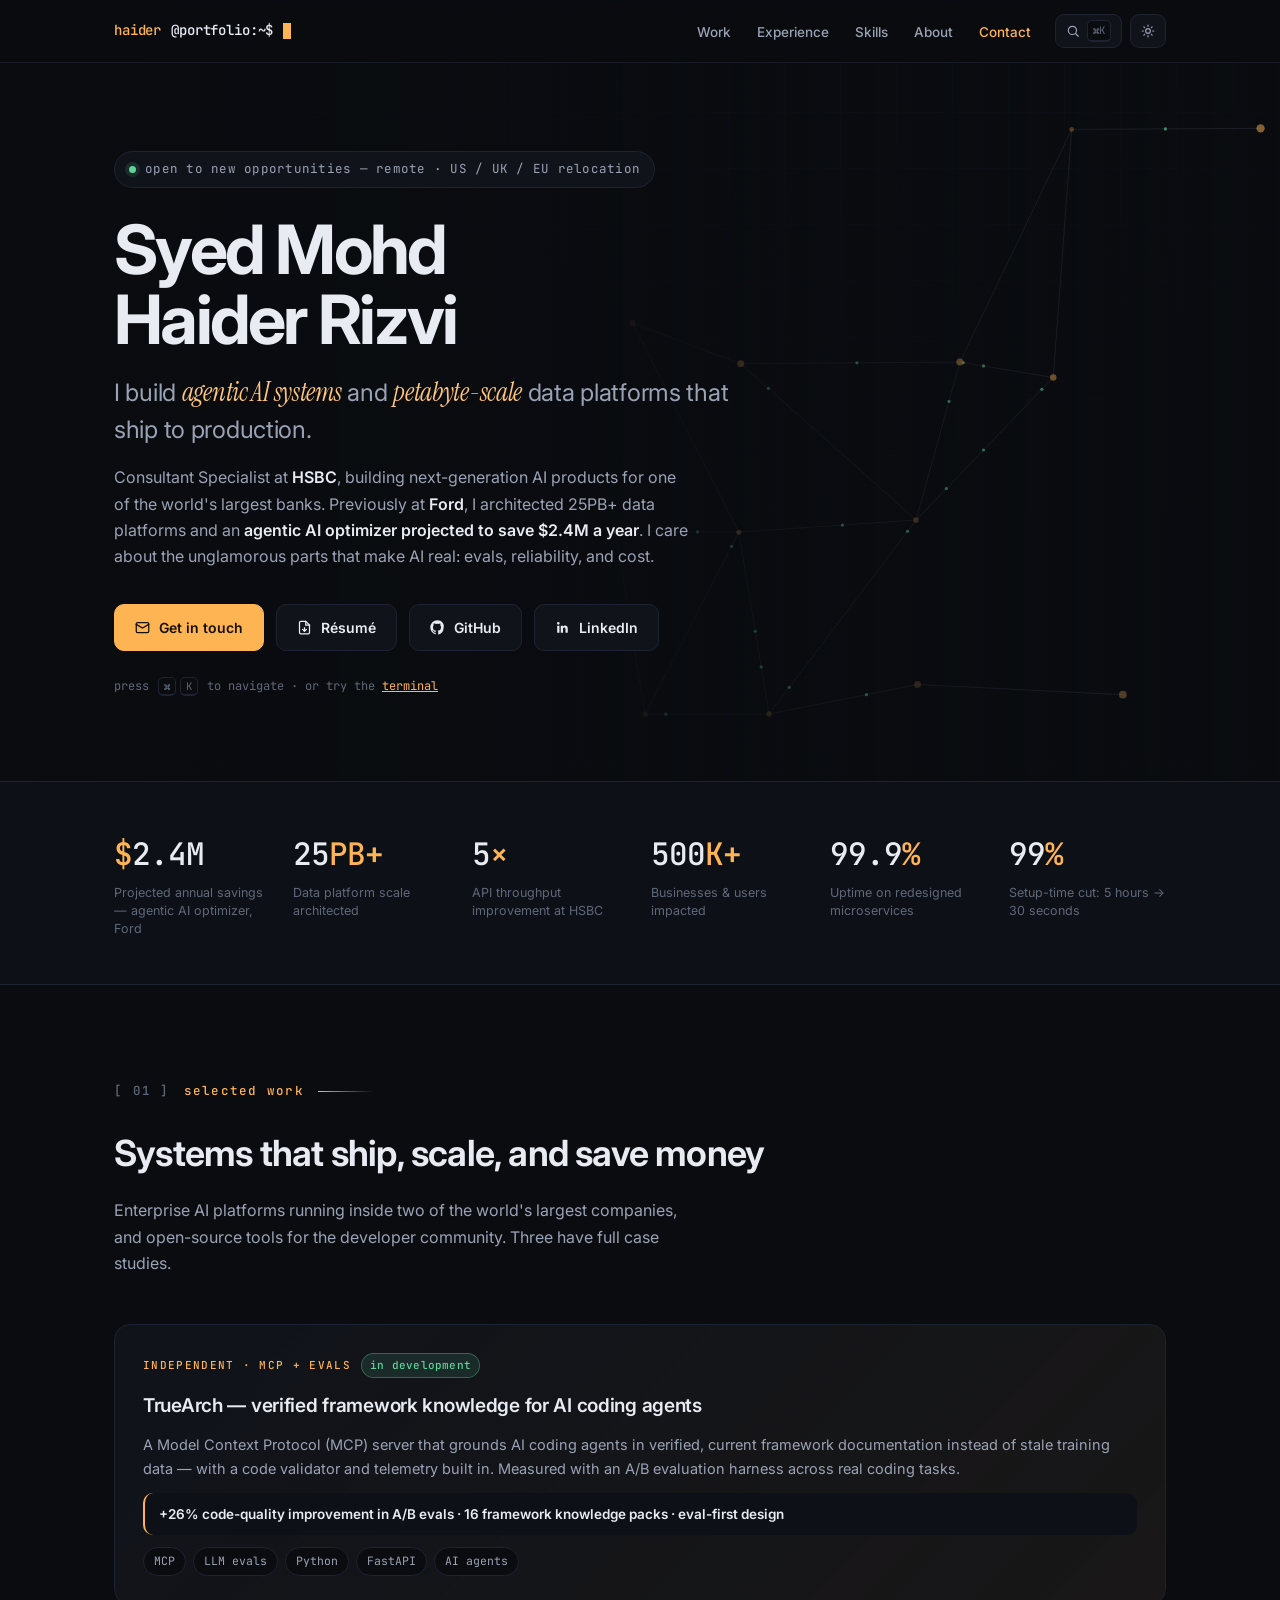
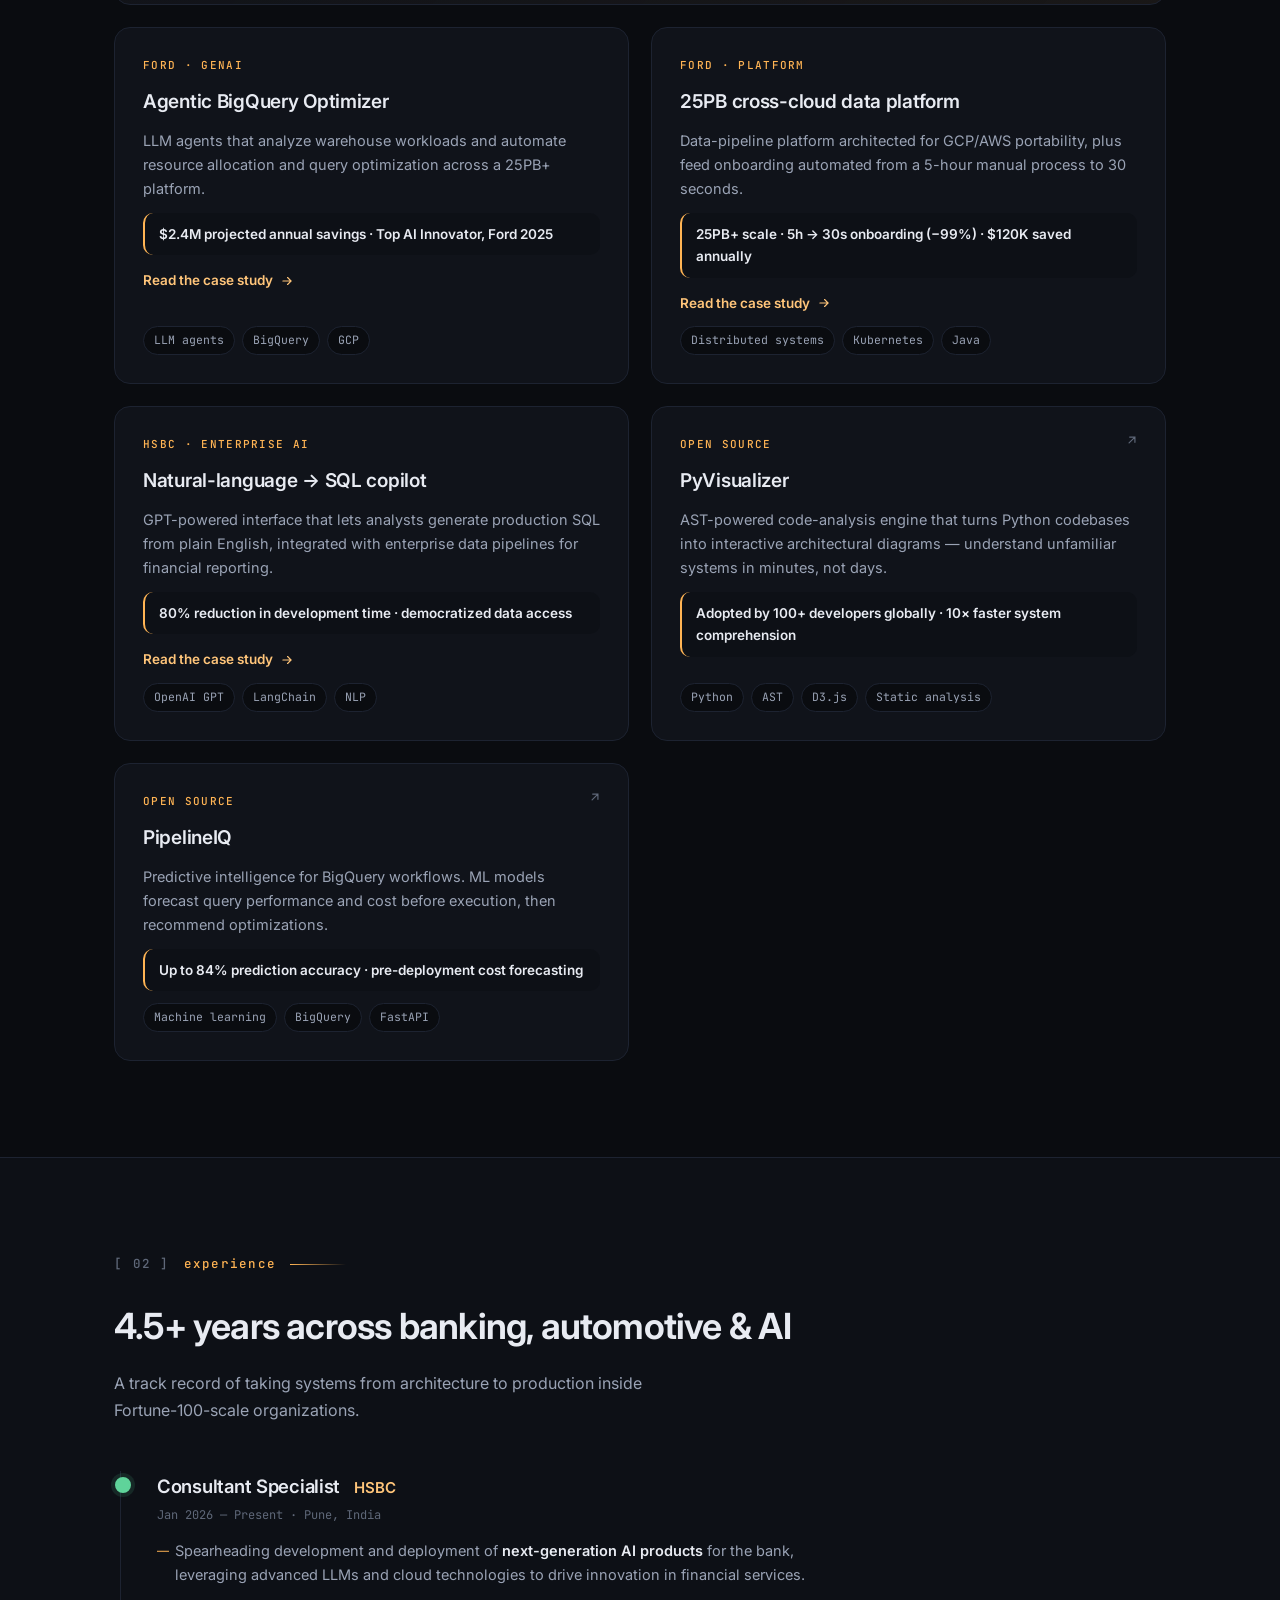
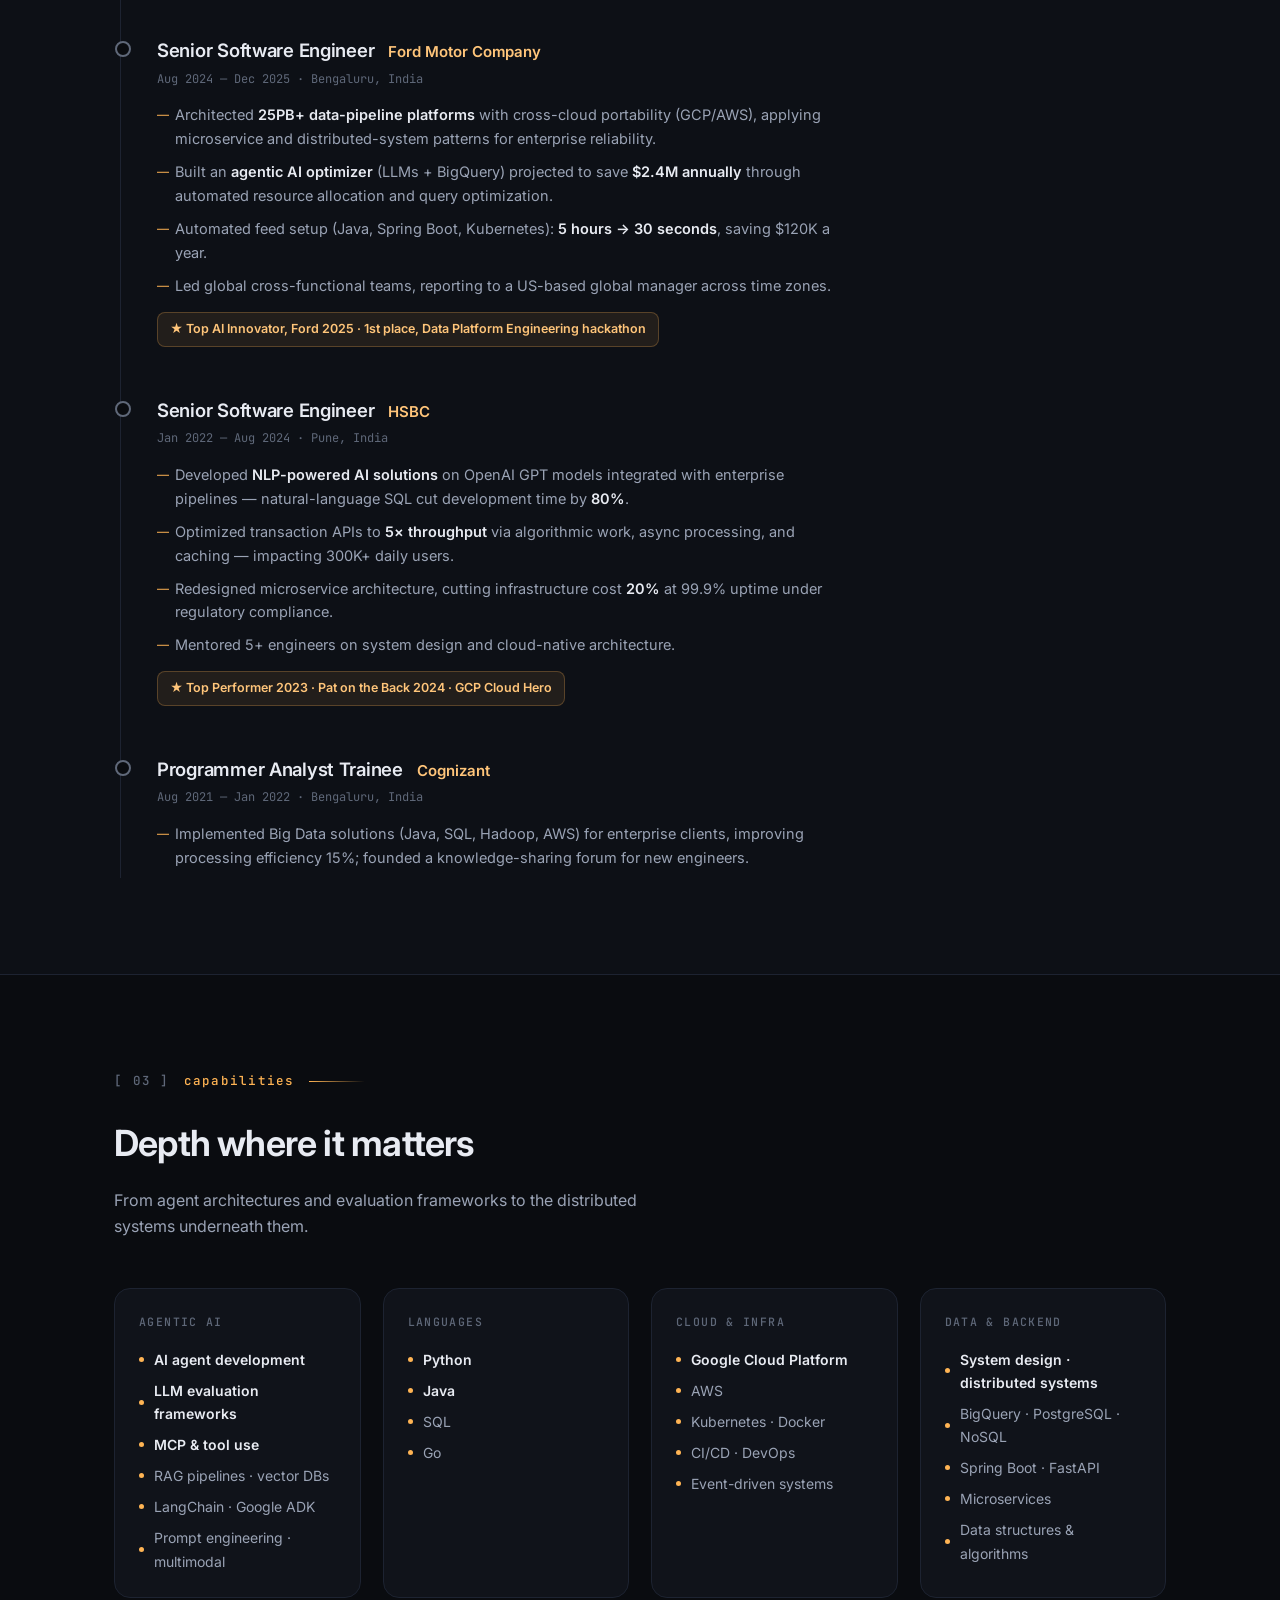
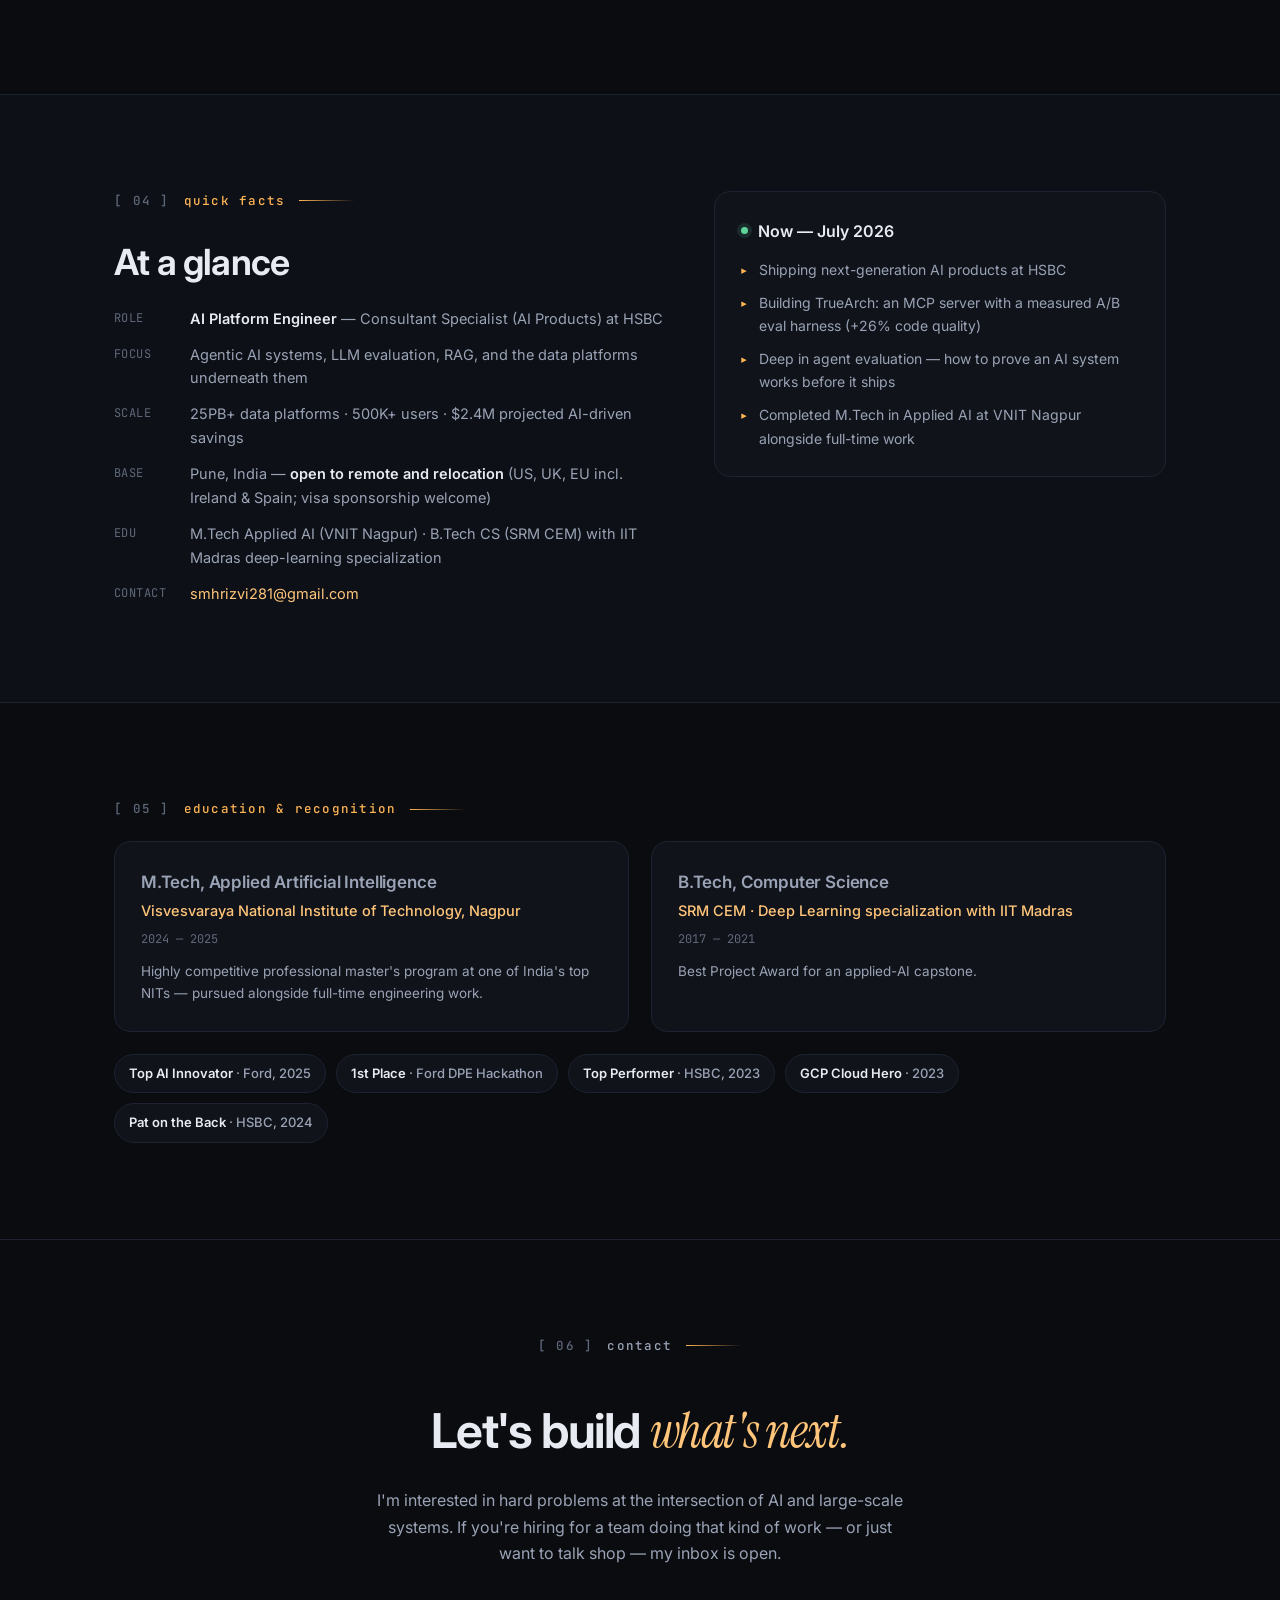
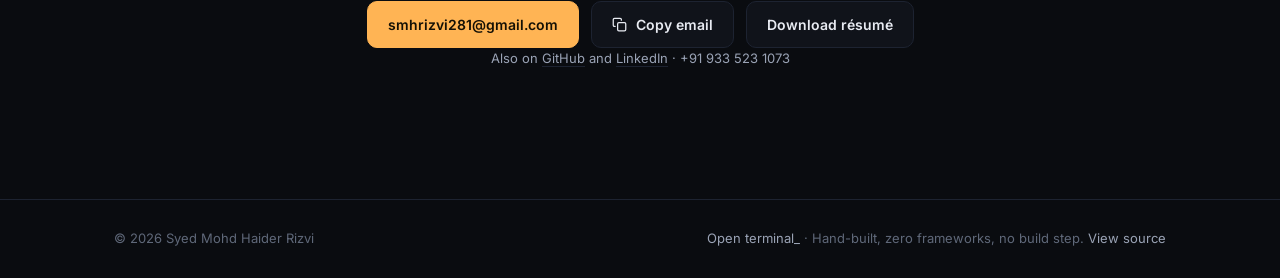
==== commit 012cd845: "Rebuild portfolio: living-system design, case studies, AI discoverability layer - Dark-first 'living" ====
--- a/index.html
+++ b/index.html
@@ -1,336 +1,95 @@
 <!doctype html>
-<html lang="en">
+<html lang="en" data-theme="dark">
 <head>
 <meta charset="utf-8">
 <meta name="viewport" content="width=device-width, initial-scale=1">
-<title>Syed Mohd Haider Rizvi — AI Platform Engineer</title>
-<meta name="description" content="Software engineer building AI platforms and petabyte-scale data systems. Consultant Specialist at HSBC; previously Ford. $2.4M projected savings, 25PB+ scale, 500K+ users impacted.">
+<title>Syed Mohd Haider Rizvi — AI Platform Engineer · Agentic Systems, LLM Evals, Petabyte-Scale Data</title>
+<meta name="description" content="AI Platform Engineer building agentic AI systems, LLM evaluation frameworks, and petabyte-scale data platforms. Consultant Specialist at HSBC; ex-Ford. $2.4M projected savings, 25PB+ scale, 500K+ users. Open to US/UK/EU relocation.">
 <link rel="canonical" href="https://haider1998.github.io/">
 
-<!-- Open Graph / Twitter -->
-<meta property="og:type" content="website">
+<meta property="og:type" content="profile">
 <meta property="og:title" content="Syed Mohd Haider Rizvi — AI Platform Engineer">
-<meta property="og:description" content="Building AI platforms and petabyte-scale data systems for global enterprises.">
+<meta property="og:description" content="Agentic AI systems · LLM evaluation · 25PB+ data platforms. Building next-gen AI products at HSBC; ex-Ford ($2.4M agentic optimizer).">
 <meta property="og:url" content="https://haider1998.github.io/">
 <meta property="og:image" content="https://haider1998.github.io/profile.jpg">
 <meta name="twitter:card" content="summary">
-
-<link rel="icon" href="data:image/svg+xml,%3Csvg xmlns='http://www.w3.org/2000/svg' viewBox='0 0 64 64'%3E%3Crect width='64' height='64' rx='14' fill='%23191714'/%3E%3Ctext x='32' y='42' font-family='Georgia,serif' font-style='italic' font-size='30' fill='%23e8927c' text-anchor='middle'%3ESR%3C/text%3E%3C/svg%3E">
-
-<!-- Fonts -->
+<meta name="twitter:title" content="Syed Mohd Haider Rizvi — AI Platform Engineer">
+<meta name="twitter:description" content="Agentic AI systems · LLM evaluation · 25PB+ data platforms. HSBC, ex-Ford.">
+
+<link rel="icon" href="data:image/svg+xml,%3Csvg xmlns='http://www.w3.org/2000/svg' viewBox='0 0 64 64'%3E%3Crect width='64' height='64' rx='14' fill='%230a0c10'/%3E%3Ctext x='32' y='43' font-family='monospace' font-size='28' fill='%23ffb454' text-anchor='middle'%3E~$%3C/text%3E%3C/svg%3E">
+
 <link rel="preconnect" href="https://fonts.googleapis.com">
 <link rel="preconnect" href="https://fonts.gstatic.com" crossorigin>
 <link href="https://fonts.googleapis.com/css2?family=Inter:wght@400;500;600;700&family=Instrument+Serif:ital@0;1&family=JetBrains+Mono:wght@400;500&display=swap" rel="stylesheet">
+<link rel="stylesheet" href="css/main.css">
 
 <script type="application/ld+json">
 {
   "@context": "https://schema.org",
-  "@type": "Person",
-  "name": "Syed Mohd Haider Rizvi",
-  "url": "https://haider1998.github.io/",
-  "image": "https://haider1998.github.io/profile.jpg",
-  "jobTitle": "Consultant Specialist (AI Products)",
-  "worksFor": { "@type": "Organization", "name": "HSBC" },
-  "alumniOf": [
-    { "@type": "CollegeOrUniversity", "name": "Visvesvaraya National Institute of Technology, Nagpur" },
-    { "@type": "CollegeOrUniversity", "name": "SRM CEM" }
-  ],
-  "email": "mailto:smhrizvi281@gmail.com",
-  "sameAs": [
-    "https://github.com/haider1998",
-    "https://www.linkedin.com/in/s-m-h-rizvi-0a40441ab/"
-  ],
-  "knowsAbout": ["Artificial Intelligence", "LLM Applications", "Distributed Systems", "Data Engineering", "Google Cloud Platform", "System Design"]
+  "@type": "ProfilePage",
+  "dateModified": "2026-07-18",
+  "mainEntity": {
+    "@type": "Person",
+    "@id": "https://haider1998.github.io/#person",
+    "name": "Syed Mohd Haider Rizvi",
+    "alternateName": "Haider Rizvi",
+    "url": "https://haider1998.github.io/",
+    "image": "https://haider1998.github.io/profile.jpg",
+    "jobTitle": "Consultant Specialist (AI Products)",
+    "description": "AI Platform Engineer with 4.5+ years building agentic AI systems, LLM evaluation frameworks, and petabyte-scale data platforms for global enterprises. Built an agentic AI optimizer projected to save $2.4M annually at Ford; ships production LLM systems at HSBC.",
+    "worksFor": { "@type": "Organization", "name": "HSBC" },
+    "alumniOf": [
+      { "@type": "CollegeOrUniversity", "name": "Visvesvaraya National Institute of Technology, Nagpur" },
+      { "@type": "CollegeOrUniversity", "name": "SRM CEM" }
+    ],
+    "email": "mailto:smhrizvi281@gmail.com",
+    "telephone": "+91-933-523-1073",
+    "address": { "@type": "PostalAddress", "addressLocality": "Pune", "addressCountry": "IN" },
+    "sameAs": [
+      "https://github.com/haider1998",
+      "https://www.linkedin.com/in/s-m-h-rizvi-0a40441ab/"
+    ],
+    "knowsAbout": [
+      "Agentic AI systems", "LLM applications", "AI agent development", "LLM evaluation frameworks",
+      "Retrieval-augmented generation (RAG)", "Model Context Protocol (MCP)", "Prompt engineering",
+      "Distributed systems", "Data engineering", "BigQuery", "Google Cloud Platform", "AWS",
+      "Kubernetes", "Microservices", "System design", "Java", "Python", "Go", "SQL"
+    ],
+    "award": [
+      "Top AI Innovator, Ford (2025)",
+      "1st Place, Ford Data Platform Engineering Hackathon (2025)",
+      "Top Performer, HSBC (2023)",
+      "GCP Cloud Hero (2023)",
+      "Pat on the Back, HSBC (2024)"
+    ]
+  }
 }
 </script>
-
-<style>
-/* ============ Design tokens ============ */
-:root{
-  --bg:#faf9f7;
-  --bg-raise:#ffffff;
-  --bg-inset:#f1efeb;
-  --ink:#1a1815;
-  --ink-2:#52504b;
-  --ink-3:#8a877f;
-  --line:#e4e1da;
-  --accent:#c2542e;
-  --accent-soft:#f7e8e0;
-  --accent-ink:#a34424;
-  --shadow:0 1px 2px rgba(26,24,21,.04),0 8px 24px -12px rgba(26,24,21,.12);
-  --shadow-lg:0 2px 4px rgba(26,24,21,.05),0 24px 48px -16px rgba(26,24,21,.18);
-}
-[data-theme="dark"]{
-  --bg:#141311;
-  --bg-raise:#1c1a17;
-  --bg-inset:#211f1b;
-  --ink:#eceae5;
-  --ink-2:#aca89f;
-  --ink-3:#767268;
-  --line:#2b2925;
-  --accent:#e8845c;
-  --accent-soft:#2e2019;
-  --accent-ink:#f0a081;
-  --shadow:0 1px 2px rgba(0,0,0,.3),0 8px 24px -12px rgba(0,0,0,.5);
-  --shadow-lg:0 2px 4px rgba(0,0,0,.35),0 24px 48px -16px rgba(0,0,0,.6);
-}
-
-/* ============ Base ============ */
-*{box-sizing:border-box;margin:0;padding:0}
-html{scroll-behavior:smooth}
-@media (prefers-reduced-motion: reduce){ html{scroll-behavior:auto} }
-body{
-  font-family:"Inter",system-ui,-apple-system,sans-serif;
-  background:var(--bg);color:var(--ink);
-  line-height:1.65;font-size:16px;
-  -webkit-font-smoothing:antialiased;
-  transition:background .35s ease,color .35s ease;
-}
-::selection{background:var(--accent);color:#fff}
-a{color:inherit;text-decoration:none}
-img{max-width:100%;display:block}
-.serif{font-family:"Instrument Serif",Georgia,serif;font-style:italic;font-weight:400}
-.mono{font-family:"JetBrains Mono",ui-monospace,monospace}
-
-.wrap{max-width:1060px;margin:0 auto;padding:0 24px}
-section{padding:88px 0}
-@media(max-width:640px){section{padding:64px 0}}
-
-.skip{position:absolute;left:-9999px;top:0;background:var(--accent);color:#fff;padding:10px 16px;border-radius:0 0 8px 0;z-index:99}
-.skip:focus{left:0}
-
-/* eyebrow labels */
-.eyebrow{
-  font-family:"JetBrains Mono",monospace;font-size:12px;letter-spacing:.14em;
-  text-transform:uppercase;color:var(--accent);font-weight:500;
-  display:flex;align-items:center;gap:12px;margin-bottom:20px;
-}
-.eyebrow::after{content:"";height:1px;width:48px;background:var(--line)}
-
-h2{font-size:clamp(26px,3.6vw,34px);font-weight:600;letter-spacing:-.02em;margin-bottom:14px}
-.section-intro{color:var(--ink-2);max-width:56ch;margin-bottom:44px}
-
-/* ============ Nav ============ */
-header{
-  position:sticky;top:0;z-index:50;
-  backdrop-filter:blur(14px);-webkit-backdrop-filter:blur(14px);
-  background:color-mix(in srgb,var(--bg) 82%,transparent);
-  border-bottom:1px solid var(--line);
-}
-.nav{display:flex;align-items:center;justify-content:space-between;height:60px}
-.brand{font-family:"Instrument Serif",Georgia,serif;font-style:italic;font-size:21px;letter-spacing:.01em}
-.brand em{color:var(--accent);font-style:italic}
-.nav-links{display:flex;gap:4px;align-items:center;list-style:none}
-.nav-links a{
-  font-size:13.5px;font-weight:500;color:var(--ink-2);
-  padding:7px 12px;border-radius:8px;transition:color .2s,background .2s;
-}
-.nav-links a:hover{color:var(--ink);background:var(--bg-inset)}
-.nav-links a.active{color:var(--accent)}
-@media(max-width:640px){.nav-links a:not(#themeToggle){display:none}.nav-links a[href="#contact"]{display:inline-block}}
-#themeToggle{
-  cursor:pointer;border:1px solid var(--line);background:var(--bg-raise);
-  width:34px;height:34px;border-radius:9px;display:grid;place-items:center;
-  color:var(--ink-2);margin-left:8px;transition:border-color .2s,color .2s;
-}
-#themeToggle:hover{border-color:var(--accent);color:var(--accent)}
-
-/* ============ Hero ============ */
-.hero{padding:96px 0 72px;position:relative;overflow:hidden}
-.hero-bg{
-  position:absolute;inset:0;pointer-events:none;
-  background:
-    radial-gradient(600px 320px at 78% 10%,color-mix(in srgb,var(--accent) 9%,transparent),transparent 70%);
-}
-.hero-grid{display:grid;grid-template-columns:1.5fr .9fr;gap:56px;align-items:center;position:relative}
-@media(max-width:800px){.hero-grid{grid-template-columns:1fr;gap:40px}}
-.hero h1{
-  font-size:clamp(38px,6vw,60px);font-weight:700;letter-spacing:-.035em;
-  line-height:1.06;margin-bottom:22px;
-}
-.hero .tagline{
-  font-size:clamp(19px,2.4vw,23px);color:var(--ink-2);line-height:1.5;
-  max-width:34ch;margin-bottom:18px;letter-spacing:-.01em;
-}
-.tagline .serif{color:var(--ink);font-size:1.06em}
-.hero p.lede{color:var(--ink-2);max-width:56ch;margin-bottom:32px}
-.hero p.lede strong{color:var(--ink);font-weight:600}
-
-.actions{display:flex;flex-wrap:wrap;gap:12px;align-items:center}
-.btn{
-  display:inline-flex;align-items:center;gap:8px;
-  font-size:14px;font-weight:600;padding:11px 20px;border-radius:10px;
-  border:1px solid var(--line);background:var(--bg-raise);color:var(--ink);
-  transition:transform .15s ease,box-shadow .2s,border-color .2s,background .2s;
-}
-.btn:hover{transform:translateY(-1px);box-shadow:var(--shadow);border-color:var(--ink-3)}
-.btn.primary{background:var(--ink);color:var(--bg);border-color:var(--ink)}
-.btn.primary:hover{background:var(--accent);border-color:var(--accent);color:#fff}
-.btn svg{width:15px;height:15px}
-
-.portrait{position:relative;width:min(300px,72vw);justify-self:end;margin-right:8px}
-@media(max-width:800px){.portrait{justify-self:start;margin-left:4px}}
-.portrait img{
-  border-radius:18px;aspect-ratio:1;object-fit:cover;
-  box-shadow:var(--shadow-lg);position:relative;z-index:1;
-}
-.portrait::before{
-  content:"";position:absolute;inset:-14px -14px auto auto;width:100%;height:100%;
-  border:1px solid var(--line);border-radius:18px;transform:translate(14px,-14px);
-}
-.portrait .badge{
-  position:absolute;z-index:2;bottom:-14px;left:-14px;
-  background:var(--bg-raise);border:1px solid var(--line);border-radius:12px;
-  padding:10px 14px;font-size:12.5px;font-weight:600;box-shadow:var(--shadow);
-  display:flex;align-items:center;gap:8px;
-}
-.badge .dot{width:8px;height:8px;border-radius:50%;background:#34a56f;box-shadow:0 0 0 4px color-mix(in srgb,#34a56f 20%,transparent)}
-
-/* ============ Metrics ============ */
-.metrics{border-top:1px solid var(--line);border-bottom:1px solid var(--line);background:var(--bg-inset);padding:44px 0}
-.metrics-grid{display:grid;grid-template-columns:repeat(6,1fr);gap:20px}
-@media(max-width:900px){.metrics-grid{grid-template-columns:repeat(3,1fr);gap:28px}}
-@media(max-width:560px){.metrics-grid{grid-template-columns:repeat(2,1fr)}}
-.metric .num{
-  font-family:"JetBrains Mono",monospace;font-size:clamp(22px,3vw,30px);
-  font-weight:500;letter-spacing:-.03em;color:var(--ink);
-}
-.metric .num b{color:var(--accent);font-weight:500}
-.metric .lbl{font-size:12.5px;color:var(--ink-3);margin-top:4px;line-height:1.4}
-
-/* ============ Work ============ */
-.featured{display:grid;grid-template-columns:1fr 1fr;gap:22px;margin-bottom:22px}
-@media(max-width:760px){.featured{grid-template-columns:1fr}}
-.card{
-  background:var(--bg-raise);border:1px solid var(--line);border-radius:16px;
-  padding:28px;transition:transform .2s ease,box-shadow .25s,border-color .25s;
-  display:flex;flex-direction:column;gap:12px;position:relative;
-}
-.card:hover{transform:translateY(-3px);box-shadow:var(--shadow-lg);border-color:color-mix(in srgb,var(--accent) 40%,var(--line))}
-.card .kind{
-  font-family:"JetBrains Mono",monospace;font-size:11px;letter-spacing:.12em;
-  text-transform:uppercase;color:var(--accent);font-weight:500;
-}
-.card h3{font-size:19px;font-weight:600;letter-spacing:-.015em}
-.card h3 a::after{content:"";position:absolute;inset:0}
-.card p{font-size:14.5px;color:var(--ink-2)}
-.card .impact{
-  font-size:13.5px;font-weight:600;color:var(--ink);
-  padding:10px 14px;background:var(--bg-inset);border-radius:10px;border-left:2px solid var(--accent);
-}
-.tags{display:flex;flex-wrap:wrap;gap:7px;margin-top:auto}
-.tag{
-  font-family:"JetBrains Mono",monospace;font-size:11.5px;color:var(--ink-2);
-  border:1px solid var(--line);padding:4px 10px;border-radius:99px;background:var(--bg);
-}
-.card .ext{position:absolute;top:26px;right:26px;color:var(--ink-3);transition:color .2s,transform .2s}
-.card:hover .ext{color:var(--accent);transform:translate(2px,-2px)}
-.grid-3{display:grid;grid-template-columns:repeat(2,1fr);gap:22px}
-@media(max-width:760px){.grid-3{grid-template-columns:1fr}}
-
-/* ============ Experience ============ */
-.xp{border-left:1px solid var(--line);margin-left:6px}
-.xp-item{position:relative;padding:0 0 48px 36px}
-.xp-item:last-child{padding-bottom:8px}
-.xp-item::before{
-  content:"";position:absolute;left:-6.5px;top:6px;width:12px;height:12px;border-radius:50%;
-  background:var(--bg);border:2px solid var(--ink-3);transition:border-color .3s,background .3s;
-}
-.xp-item.current::before{border-color:var(--accent);background:var(--accent)}
-.xp-head{display:flex;flex-wrap:wrap;align-items:baseline;gap:6px 14px;margin-bottom:4px}
-.xp-head h3{font-size:18.5px;font-weight:600;letter-spacing:-.015em}
-.xp-co{color:var(--accent-ink);font-weight:600;font-size:15px}
-.xp-meta{font-family:"JetBrains Mono",monospace;font-size:12px;color:var(--ink-3);margin-bottom:14px}
-.xp ul{list-style:none;display:flex;flex-direction:column;gap:9px;max-width:66ch}
-.xp li{font-size:14.5px;color:var(--ink-2);padding-left:18px;position:relative}
-.xp li::before{content:"—";position:absolute;left:0;color:var(--accent);font-size:12px;top:2px}
-.xp li strong{color:var(--ink);font-weight:600}
-.xp .award{
-  display:inline-flex;align-items:center;gap:8px;margin-top:14px;
-  font-size:12.5px;font-weight:600;color:var(--accent-ink);
-  background:var(--accent-soft);padding:6px 12px;border-radius:8px;
-}
-
-/* ============ Skills ============ */
-.skills-grid{display:grid;grid-template-columns:repeat(4,1fr);gap:22px}
-@media(max-width:900px){.skills-grid{grid-template-columns:repeat(2,1fr)}}
-@media(max-width:520px){.skills-grid{grid-template-columns:1fr}}
-.skill-group{background:var(--bg-raise);border:1px solid var(--line);border-radius:16px;padding:24px}
-.skill-group h3{
-  font-family:"JetBrains Mono",monospace;font-size:11.5px;letter-spacing:.12em;
-  text-transform:uppercase;color:var(--ink-3);font-weight:500;margin-bottom:16px;
-}
-.skill-group ul{list-style:none;display:flex;flex-direction:column;gap:8px}
-.skill-group li{font-size:14px;color:var(--ink-2);display:flex;align-items:center;gap:10px}
-.skill-group li::before{content:"";width:5px;height:5px;border-radius:50%;background:var(--accent);flex-shrink:0}
-.skill-group li.hl{color:var(--ink);font-weight:600}
-
-/* ============ Education ============ */
-.edu-grid{display:grid;grid-template-columns:1fr 1fr;gap:22px;margin-bottom:22px}
-@media(max-width:700px){.edu-grid{grid-template-columns:1fr}}
-.edu{background:var(--bg-raise);border:1px solid var(--line);border-radius:16px;padding:26px}
-.edu .deg{font-size:17px;font-weight:600;letter-spacing:-.01em;margin-bottom:2px}
-.edu .inst{color:var(--accent-ink);font-weight:500;font-size:14.5px}
-.edu .yrs{font-family:"JetBrains Mono",monospace;font-size:12px;color:var(--ink-3);margin:8px 0 10px}
-.edu p{font-size:13.5px;color:var(--ink-2)}
-.awards{display:flex;flex-wrap:wrap;gap:10px}
-.awards span{
-  font-size:13px;font-weight:500;color:var(--ink-2);
-  border:1px solid var(--line);background:var(--bg-raise);
-  padding:8px 14px;border-radius:99px;
-}
-.awards span b{color:var(--ink);font-weight:600}
-
-/* ============ Contact ============ */
-.contact{text-align:center;border-top:1px solid var(--line)}
-.contact h2{font-size:clamp(30px,5vw,46px);letter-spacing:-.03em}
-.contact h2 .serif{color:var(--accent);font-size:1.05em}
-.contact p{color:var(--ink-2);max-width:52ch;margin:0 auto 34px}
-.contact .actions{justify-content:center}
-.contact .fineprint{font-size:13px;color:var(--ink-3);margin-top:26px}
-.contact .fineprint a{color:var(--ink-2);border-bottom:1px solid var(--line)}
-.contact .fineprint a:hover{color:var(--accent);border-color:var(--accent)}
-
-footer{border-top:1px solid var(--line);padding:28px 0;text-align:center}
-footer .wrap{display:flex;flex-wrap:wrap;gap:10px;justify-content:space-between;align-items:center}
-footer p{font-size:13px;color:var(--ink-3)}
-footer a{color:var(--ink-2);border-bottom:1px solid transparent}
-footer a:hover{color:var(--accent)}
-
-/* ============ Reveal animation ============ */
-.reveal{opacity:0;transform:translateY(18px);transition:opacity .6s ease,transform .6s ease}
-.reveal.in{opacity:1;transform:none}
-@media (prefers-reduced-motion: reduce){
-  .reveal{opacity:1;transform:none;transition:none}
-  .btn,.card{transition:none}
-}
-
-/* toast */
-#toast{
-  position:fixed;bottom:28px;left:50%;transform:translate(-50%,20px);
-  background:var(--ink);color:var(--bg);font-size:13.5px;font-weight:500;
-  padding:10px 18px;border-radius:10px;opacity:0;pointer-events:none;
-  transition:opacity .3s,transform .3s;z-index:99;
-}
-#toast.show{opacity:1;transform:translate(-50%,0)}
-</style>
 </head>
 <body>
 <a class="skip" href="#main">Skip to content</a>
-
-<header>
+<div class="grid-bg" aria-hidden="true"></div>
+
+<header class="site">
   <div class="wrap nav">
-    <a class="brand" href="#top">Syed <em>Rizvi</em></a>
+    <a class="brand" href="#top"><span class="sig">haider</span>@portfolio:~$<span class="cursor" aria-hidden="true"></span></a>
     <nav aria-label="Primary">
       <ul class="nav-links">
         <li><a href="#work">Work</a></li>
         <li><a href="#experience">Experience</a></li>
         <li><a href="#skills">Skills</a></li>
+        <li><a href="#about">About</a></li>
         <li><a href="#contact">Contact</a></li>
-        <li><button id="themeToggle" aria-label="Toggle dark mode" title="Toggle theme">
-          <svg id="iconSun" width="15" height="15" viewBox="0 0 24 24" fill="none" stroke="currentColor" stroke-width="2" stroke-linecap="round"><circle cx="12" cy="12" r="4"/><path d="M12 2v2m0 16v2M4.9 4.9l1.4 1.4m11.4 11.4 1.4 1.4M2 12h2m16 0h2M4.9 19.1l1.4-1.4m11.4-11.4 1.4-1.4"/></svg>
-          <svg id="iconMoon" width="15" height="15" viewBox="0 0 24 24" fill="none" stroke="currentColor" stroke-width="2" stroke-linecap="round" style="display:none"><path d="M21 12.8A9 9 0 1 1 11.2 3a7 7 0 0 0 9.8 9.8Z"/></svg>
-        </button></li>
+        <li class="nav-ctl">
+          <button class="nav-btn" id="paletteBtn" aria-label="Open command palette">
+            <svg viewBox="0 0 24 24" fill="none" stroke="currentColor" stroke-width="2" stroke-linecap="round"><circle cx="11" cy="11" r="7"/><path d="m21 21-4.3-4.3"/></svg>
+            <span class="kbd">⌘K</span>
+          </button>
+          <button class="nav-btn" id="themeToggle" aria-label="Toggle light and dark theme">
+            <svg id="iconSun" viewBox="0 0 24 24" fill="none" stroke="currentColor" stroke-width="2" stroke-linecap="round" style="display:none"><circle cx="12" cy="12" r="4"/><path d="M12 2v2m0 16v2M4.9 4.9l1.4 1.4m11.4 11.4 1.4 1.4M2 12h2m16 0h2M4.9 19.1l1.4-1.4m11.4-11.4 1.4-1.4"/></svg>
+            <svg id="iconMoon" viewBox="0 0 24 24" fill="none" stroke="currentColor" stroke-width="2" stroke-linecap="round"><path d="M21 12.8A9 9 0 1 1 11.2 3a7 7 0 0 0 9.8 9.8Z"/></svg>
+          </button>
+        </li>
       </ul>
     </nav>
   </div>
@@ -340,42 +99,37 @@
 
 <!-- ================= HERO ================= -->
 <section class="hero" id="top">
-  <div class="hero-bg" aria-hidden="true"></div>
-  <div class="wrap hero-grid">
-    <div>
-      <p class="eyebrow">Pune, India · Open to remote &amp; relocation</p>
-      <h1>Syed Mohd<br>Haider Rizvi</h1>
-      <p class="tagline">I build <span class="serif">AI platforms</span> and <span class="serif">petabyte-scale</span> data systems for global enterprises.</p>
-      <p class="lede">
-        Currently a <strong>Consultant Specialist at HSBC</strong>, leading development of
-        next-generation AI products for one of the world's largest banks. Previously at
-        <strong>Ford</strong>, I architected 25PB+ data-pipeline platforms and built an agentic
-        AI optimizer projected to save <strong>$2.4M a year</strong>. I care about systems that
-        are fast, measurable, and built to last.
-      </p>
-      <div class="actions">
-        <a class="btn primary" href="mailto:smhrizvi281@gmail.com">
-          <svg viewBox="0 0 24 24" fill="none" stroke="currentColor" stroke-width="2" stroke-linecap="round"><rect x="2" y="4" width="20" height="16" rx="2"/><path d="m22 7-10 6L2 7"/></svg>
-          Get in touch
-        </a>
-        <a class="btn" href="Syed_Mohd_Haider_Rizvi_Resume.pdf" target="_blank" rel="noopener">
-          <svg viewBox="0 0 24 24" fill="none" stroke="currentColor" stroke-width="2" stroke-linecap="round"><path d="M14 2H6a2 2 0 0 0-2 2v16a2 2 0 0 0 2 2h12a2 2 0 0 0 2-2V8z"/><path d="M14 2v6h6M12 18v-6M9 15l3 3 3-3"/></svg>
-          Résumé
-        </a>
-        <a class="btn" href="https://github.com/haider1998" target="_blank" rel="noopener">
-          <svg viewBox="0 0 24 24" fill="currentColor"><path d="M12 .5C5.7.5.5 5.7.5 12c0 5.1 3.3 9.4 7.9 10.9.6.1.8-.2.8-.6v-2c-3.2.7-3.9-1.4-3.9-1.4-.5-1.3-1.3-1.7-1.3-1.7-1-.7.1-.7.1-.7 1.2.1 1.8 1.2 1.8 1.2 1 1.8 2.7 1.3 3.4 1 .1-.8.4-1.3.7-1.6-2.6-.3-5.3-1.3-5.3-5.7 0-1.3.4-2.3 1.2-3.1-.1-.3-.5-1.5.1-3.1 0 0 1-.3 3.2 1.2a11 11 0 0 1 5.8 0C15.3 4.9 16.3 5.2 16.3 5.2c.6 1.6.2 2.8.1 3.1.7.8 1.2 1.8 1.2 3.1 0 4.5-2.7 5.4-5.3 5.7.4.4.8 1.1.8 2.2v3.3c0 .3.2.7.8.6a11.5 11.5 0 0 0 7.9-10.9C23.5 5.7 18.3.5 12 .5z"/></svg>
-          GitHub
-        </a>
-        <a class="btn" href="https://www.linkedin.com/in/s-m-h-rizvi-0a40441ab/" target="_blank" rel="noopener">
-          <svg viewBox="0 0 24 24" fill="currentColor"><path d="M20.4 20.4h-3.6v-5.6c0-1.3 0-3-1.9-3s-2.1 1.4-2.1 2.9v5.7H9.2V9h3.4v1.6a3.8 3.8 0 0 1 3.4-1.9c3.7 0 4.4 2.4 4.4 5.5v6.2zM5.3 7.4a2.1 2.1 0 1 1 0-4.2 2.1 2.1 0 0 1 0 4.2zM7.1 20.4H3.5V9h3.6v11.4z"/></svg>
-          LinkedIn
-        </a>
-      </div>
-    </div>
-    <div class="portrait">
-      <img src="profile.jpg" alt="Portrait of Syed Mohd Haider Rizvi" width="720" height="720" fetchpriority="high">
-      <div class="badge"><span class="dot" aria-hidden="true"></span>Building AI products at HSBC</div>
-    </div>
+  <canvas id="systemCanvas" aria-hidden="true"></canvas>
+  <div class="hero-veil" aria-hidden="true"></div>
+  <div class="wrap hero-inner">
+    <span class="status"><span class="dot" aria-hidden="true"></span>open to new opportunities — remote · US / UK / EU relocation</span>
+    <h1>Syed Mohd<br>Haider Rizvi</h1>
+    <p class="tagline">I build <span class="serif">agentic AI systems</span> and <span class="serif">petabyte-scale</span> data platforms that ship to production.</p>
+    <p class="lede">
+      Consultant Specialist at <strong>HSBC</strong>, building next-generation AI products for one of the
+      world's largest banks. Previously at <strong>Ford</strong>, I architected 25PB+ data platforms and an
+      <strong>agentic AI optimizer projected to save $2.4M a year</strong>. I care about the unglamorous parts
+      that make AI real: evals, reliability, and cost.
+    </p>
+    <div class="actions">
+      <a class="btn primary" href="mailto:smhrizvi281@gmail.com">
+        <svg viewBox="0 0 24 24" fill="none" stroke="currentColor" stroke-width="2" stroke-linecap="round"><rect x="2" y="4" width="20" height="16" rx="2"/><path d="m22 7-10 6L2 7"/></svg>
+        Get in touch
+      </a>
+      <a class="btn" href="Syed_Mohd_Haider_Rizvi_Resume.pdf" target="_blank" rel="noopener">
+        <svg viewBox="0 0 24 24" fill="none" stroke="currentColor" stroke-width="2" stroke-linecap="round"><path d="M14 2H6a2 2 0 0 0-2 2v16a2 2 0 0 0 2 2h12a2 2 0 0 0 2-2V8z"/><path d="M14 2v6h6M12 18v-6M9 15l3 3 3-3"/></svg>
+        Résumé
+      </a>
+      <a class="btn" href="https://github.com/haider1998" target="_blank" rel="noopener">
+        <svg viewBox="0 0 24 24" fill="currentColor"><path d="M12 .5C5.7.5.5 5.7.5 12c0 5.1 3.3 9.4 7.9 10.9.6.1.8-.2.8-.6v-2c-3.2.7-3.9-1.4-3.9-1.4-.5-1.3-1.3-1.7-1.3-1.7-1-.7.1-.7.1-.7 1.2.1 1.8 1.2 1.8 1.2 1 1.8 2.7 1.3 3.4 1 .1-.8.4-1.3.7-1.6-2.6-.3-5.3-1.3-5.3-5.7 0-1.3.4-2.3 1.2-3.1-.1-.3-.5-1.5.1-3.1 0 0 1-.3 3.2 1.2a11 11 0 0 1 5.8 0C15.3 4.9 16.3 5.2 16.3 5.2c.6 1.6.2 2.8.1 3.1.7.8 1.2 1.8 1.2 3.1 0 4.5-2.7 5.4-5.3 5.7.4.4.8 1.1.8 2.2v3.3c0 .3.2.7.8.6a11.5 11.5 0 0 0 7.9-10.9C23.5 5.7 18.3.5 12 .5z"/></svg>
+        GitHub
+      </a>
+      <a class="btn" href="https://www.linkedin.com/in/s-m-h-rizvi-0a40441ab/" target="_blank" rel="noopener">
+        <svg viewBox="0 0 24 24" fill="currentColor"><path d="M20.4 20.4h-3.6v-5.6c0-1.3 0-3-1.9-3s-2.1 1.4-2.1 2.9v5.7H9.2V9h3.4v1.6a3.8 3.8 0 0 1 3.4-1.9c3.7 0 4.4 2.4 4.4 5.5v6.2zM5.3 7.4a2.1 2.1 0 1 1 0-4.2 2.1 2.1 0 0 1 0 4.2zM7.1 20.4H3.5V9h3.6v11.4z"/></svg>
+        LinkedIn
+      </a>
+    </div>
+    <p class="hero-tip">press <span class="kbd">⌘</span><span class="kbd">K</span> to navigate · or try the <button id="termHintBtn" style="background:none;border:none;cursor:pointer;color:var(--accent);font:inherit;padding:0;text-decoration:underline">terminal</button></p>
   </div>
 </section>
 
@@ -394,61 +148,62 @@
 <!-- ================= WORK ================= -->
 <section id="work">
   <div class="wrap">
-    <p class="eyebrow reveal">Selected work</p>
+    <p class="sec-label reveal"><span class="idx">[ 01 ]</span> selected work</p>
     <h2 class="reveal">Systems that ship, scale, and save money</h2>
-    <p class="section-intro reveal">Open-source tools used by developers worldwide, and enterprise platforms running inside two of the world's largest companies.</p>
-
-    <div class="featured">
-      <article class="card reveal">
-        <span class="kind">Open source</span>
-        <svg class="ext" width="16" height="16" viewBox="0 0 24 24" fill="none" stroke="currentColor" stroke-width="2" stroke-linecap="round"><path d="M7 17 17 7M8 7h9v9"/></svg>
-        <h3><a href="https://github.com/haider1998/PyVisualizer" target="_blank" rel="noopener">PyVisualizer</a></h3>
-        <p>AST-powered code-analysis engine that turns Python codebases into interactive architectural diagrams — so engineers can understand unfamiliar systems in minutes, not days.</p>
-        <p class="impact">Adopted by 100+ developers globally · 10× faster system comprehension</p>
-        <div class="tags"><span class="tag">Python</span><span class="tag">AST</span><span class="tag">D3.js</span><span class="tag">Static analysis</span></div>
-      </article>
-
-      <article class="card reveal">
-        <span class="kind">Open source</span>
-        <svg class="ext" width="16" height="16" viewBox="0 0 24 24" fill="none" stroke="currentColor" stroke-width="2" stroke-linecap="round"><path d="M7 17 17 7M8 7h9v9"/></svg>
-        <h3><a href="https://github.com/haider1998/PipelineIQ" target="_blank" rel="noopener">PipelineIQ</a></h3>
-        <p>Predictive intelligence for BigQuery workflows. ML models forecast query performance and cost before execution, then recommend optimizations automatically.</p>
-        <p class="impact">Up to 84% prediction accuracy · Pre-deployment cost forecasting</p>
-        <div class="tags"><span class="tag">Machine learning</span><span class="tag">BigQuery</span><span class="tag">Python</span><span class="tag">FastAPI</span></div>
-      </article>
-    </div>
-
-    <div class="grid-3">
+    <p class="section-intro reveal">Enterprise AI platforms running inside two of the world's largest companies, and open-source tools for the developer community. Three have full case studies.</p>
+
+    <div class="work-grid">
+      <article class="card flag reveal">
+        <span class="kind">Independent · MCP + Evals <span class="wip">in development</span></span>
+        <h3>TrueArch — verified framework knowledge for AI coding agents</h3>
+        <p>A Model Context Protocol (MCP) server that grounds AI coding agents in verified, current framework documentation instead of stale training data — with a code validator and telemetry built in. Measured with an A/B evaluation harness across real coding tasks.</p>
+        <p class="impact">+26% code-quality improvement in A/B evals · 16 framework knowledge packs · eval-first design</p>
+        <div class="tags"><span class="tag">MCP</span><span class="tag">LLM evals</span><span class="tag">Python</span><span class="tag">FastAPI</span><span class="tag">AI agents</span></div>
+      </article>
+
       <article class="card reveal">
         <span class="kind">Ford · GenAI</span>
         <h3>Agentic BigQuery Optimizer</h3>
         <p>LLM agents that analyze warehouse workloads and automate resource allocation and query optimization across a 25PB+ platform.</p>
-        <p class="impact">$2.4M projected annual savings · Recognized by Ford leadership</p>
+        <p class="impact">$2.4M projected annual savings · Top AI Innovator, Ford 2025</p>
+        <a class="cs-link" href="case-studies/agentic-optimizer.html">Read the case study <svg viewBox="0 0 24 24" fill="none" stroke="currentColor" stroke-width="2" stroke-linecap="round"><path d="M5 12h14m-6-6 6 6-6 6"/></svg></a>
         <div class="tags"><span class="tag">LLM agents</span><span class="tag">BigQuery</span><span class="tag">GCP</span></div>
+      </article>
+
+      <article class="card reveal">
+        <span class="kind">Ford · Platform</span>
+        <h3>25PB cross-cloud data platform</h3>
+        <p>Data-pipeline platform architected for GCP/AWS portability, plus feed onboarding automated from a 5-hour manual process to 30 seconds.</p>
+        <p class="impact">25PB+ scale · 5h → 30s onboarding (−99%) · $120K saved annually</p>
+        <a class="cs-link" href="case-studies/petabyte-platform.html">Read the case study <svg viewBox="0 0 24 24" fill="none" stroke="currentColor" stroke-width="2" stroke-linecap="round"><path d="M5 12h14m-6-6 6 6-6 6"/></svg></a>
+        <div class="tags"><span class="tag">Distributed systems</span><span class="tag">Kubernetes</span><span class="tag">Java</span></div>
       </article>
 
       <article class="card reveal">
         <span class="kind">HSBC · Enterprise AI</span>
         <h3>Natural-language → SQL copilot</h3>
-        <p>GPT-powered interface letting analysts generate production SQL from plain English, integrated with enterprise data pipelines for financial reporting.</p>
-        <p class="impact">80% reduction in development time · Democratized data access</p>
+        <p>GPT-powered interface that lets analysts generate production SQL from plain English, integrated with enterprise data pipelines for financial reporting.</p>
+        <p class="impact">80% reduction in development time · democratized data access</p>
+        <a class="cs-link" href="case-studies/nl2sql-copilot.html">Read the case study <svg viewBox="0 0 24 24" fill="none" stroke="currentColor" stroke-width="2" stroke-linecap="round"><path d="M5 12h14m-6-6 6 6-6 6"/></svg></a>
         <div class="tags"><span class="tag">OpenAI GPT</span><span class="tag">LangChain</span><span class="tag">NLP</span></div>
       </article>
 
       <article class="card reveal">
-        <span class="kind">HSBC · Platform</span>
-        <h3>Business Finance Management</h3>
-        <p>Cloud-agnostic financial analytics system delivering transaction categorization and cash-flow insight — architected to run on GCP or AWS unchanged.</p>
-        <p class="impact">Serving 500K+ businesses · 5× API throughput</p>
-        <div class="tags"><span class="tag">Java</span><span class="tag">Spring Boot</span><span class="tag">Microservices</span></div>
+        <span class="kind">Open source</span>
+        <span class="ext"><span class="gh-stars" data-repo="haider1998/pyvisualizer"></span><svg viewBox="0 0 24 24" fill="none" stroke="currentColor" stroke-width="2" stroke-linecap="round"><path d="M7 17 17 7M8 7h9v9"/></svg></span>
+        <h3><a href="https://github.com/haider1998/PyVisualizer" target="_blank" rel="noopener">PyVisualizer</a></h3>
+        <p>AST-powered code-analysis engine that turns Python codebases into interactive architectural diagrams — understand unfamiliar systems in minutes, not days.</p>
+        <p class="impact">Adopted by 100+ developers globally · 10× faster system comprehension</p>
+        <div class="tags"><span class="tag">Python</span><span class="tag">AST</span><span class="tag">D3.js</span><span class="tag">Static analysis</span></div>
       </article>
 
       <article class="card reveal">
-        <span class="kind">Ford · Automation</span>
-        <h3>Automated feed-setup system</h3>
-        <p>Rebuilt a fully manual data-feed onboarding flow into a self-service system on Kubernetes — from ticket queue to instant provisioning.</p>
-        <p class="impact">5 hours → 30 seconds (−99%) · $120K saved annually</p>
-        <div class="tags"><span class="tag">Java</span><span class="tag">Spring Boot</span><span class="tag">Kubernetes</span></div>
+        <span class="kind">Open source</span>
+        <span class="ext"><span class="gh-stars" data-repo="haider1998/PipelineIQ"></span><svg viewBox="0 0 24 24" fill="none" stroke="currentColor" stroke-width="2" stroke-linecap="round"><path d="M7 17 17 7M8 7h9v9"/></svg></span>
+        <h3><a href="https://github.com/haider1998/PipelineIQ" target="_blank" rel="noopener">PipelineIQ</a></h3>
+        <p>Predictive intelligence for BigQuery workflows. ML models forecast query performance and cost before execution, then recommend optimizations.</p>
+        <p class="impact">Up to 84% prediction accuracy · pre-deployment cost forecasting</p>
+        <div class="tags"><span class="tag">Machine learning</span><span class="tag">BigQuery</span><span class="tag">FastAPI</span></div>
       </article>
     </div>
   </div>
@@ -457,7 +212,7 @@
 <!-- ================= EXPERIENCE ================= -->
 <section id="experience" style="background:var(--bg-inset);border-top:1px solid var(--line);border-bottom:1px solid var(--line)">
   <div class="wrap">
-    <p class="eyebrow reveal">Experience</p>
+    <p class="sec-label reveal"><span class="idx">[ 02 ]</span> experience</p>
     <h2 class="reveal">4.5+ years across banking, automotive &amp; AI</h2>
     <p class="section-intro reveal">A track record of taking systems from architecture to production inside Fortune-100-scale organizations.</p>
 
@@ -508,27 +263,27 @@
 <!-- ================= SKILLS ================= -->
 <section id="skills">
   <div class="wrap">
-    <p class="eyebrow reveal">Capabilities</p>
+    <p class="sec-label reveal"><span class="idx">[ 03 ]</span> capabilities</p>
     <h2 class="reveal">Depth where it matters</h2>
-    <p class="section-intro reveal">From LLM application architecture to the distributed systems underneath them.</p>
+    <p class="section-intro reveal">From agent architectures and evaluation frameworks to the distributed systems underneath them.</p>
 
     <div class="skills-grid">
       <div class="skill-group reveal">
-        <h3>AI / ML</h3>
-        <ul>
-          <li class="hl">LLM applications &amp; AI agents</li>
-          <li class="hl">RAG pipelines</li>
-          <li>Multimodal AI</li>
+        <h3>Agentic AI</h3>
+        <ul>
+          <li class="hl">AI agent development</li>
+          <li class="hl">LLM evaluation frameworks</li>
+          <li class="hl">MCP &amp; tool use</li>
+          <li>RAG pipelines · vector DBs</li>
           <li>LangChain · Google ADK</li>
-          <li>Vector databases</li>
-          <li>TensorFlow · prompt engineering</li>
+          <li>Prompt engineering · multimodal</li>
         </ul>
       </div>
       <div class="skill-group reveal">
         <h3>Languages</h3>
         <ul>
+          <li class="hl">Python</li>
           <li class="hl">Java</li>
-          <li class="hl">Python</li>
           <li>SQL</li>
           <li>Go</li>
         </ul>
@@ -547,8 +302,8 @@
         <h3>Data &amp; Backend</h3>
         <ul>
           <li class="hl">System design · distributed systems</li>
+          <li>BigQuery · PostgreSQL · NoSQL</li>
           <li>Spring Boot · FastAPI</li>
-          <li>BigQuery · PostgreSQL · NoSQL</li>
           <li>Microservices</li>
           <li>Data structures &amp; algorithms</li>
         </ul>
@@ -557,10 +312,37 @@
   </div>
 </section>
 
+<!-- ================= QUICK FACTS / NOW ================= -->
+<section id="about" class="facts">
+  <div class="wrap facts-grid">
+    <div class="reveal">
+      <p class="sec-label"><span class="idx">[ 04 ]</span> quick facts</p>
+      <h2>At a glance</h2>
+      <dl>
+        <dt>ROLE</dt><dd><strong>AI Platform Engineer</strong> — Consultant Specialist (AI Products) at HSBC</dd>
+        <dt>FOCUS</dt><dd>Agentic AI systems, LLM evaluation, RAG, and the data platforms underneath them</dd>
+        <dt>SCALE</dt><dd>25PB+ data platforms · 500K+ users · $2.4M projected AI-driven savings</dd>
+        <dt>BASE</dt><dd>Pune, India — <strong>open to remote and relocation</strong> (US, UK, EU incl. Ireland &amp; Spain; visa sponsorship welcome)</dd>
+        <dt>EDU</dt><dd>M.Tech Applied AI (VNIT Nagpur) · B.Tech CS (SRM CEM) with IIT Madras deep-learning specialization</dd>
+        <dt>CONTACT</dt><dd><a href="mailto:smhrizvi281@gmail.com" style="color:var(--accent-ink)">smhrizvi281@gmail.com</a></dd>
+      </dl>
+    </div>
+    <div class="now-card reveal">
+      <h3><span class="dot" aria-hidden="true"></span>Now — July 2026</h3>
+      <ul>
+        <li>Shipping next-generation AI products at HSBC</li>
+        <li>Building TrueArch: an MCP server with a measured A/B eval harness (+26% code quality)</li>
+        <li>Deep in agent evaluation — how to prove an AI system works before it ships</li>
+        <li>Completed M.Tech in Applied AI at VNIT Nagpur alongside full-time work</li>
+      </ul>
+    </div>
+  </div>
+</section>
+
 <!-- ================= EDUCATION ================= -->
-<section id="education" style="padding-top:0">
-  <div class="wrap">
-    <p class="eyebrow reveal">Education &amp; recognition</p>
+<section id="education">
+  <div class="wrap">
+    <p class="sec-label reveal"><span class="idx">[ 05 ]</span> education &amp; recognition</p>
     <div class="edu-grid">
       <div class="edu reveal">
         <p class="deg">M.Tech, Applied Artificial Intelligence</p>
@@ -586,9 +368,9 @@
 </section>
 
 <!-- ================= CONTACT ================= -->
-<section id="contact" class="contact">
-  <div class="wrap">
-    <p class="eyebrow reveal" style="justify-content:center">Contact</p>
+<section id="contact" class="contact" style="border-top:1px solid var(--line)">
+  <div class="wrap">
+    <p class="sec-label reveal" style="justify-content:center"><span class="idx">[ 06 ]</span> contact</p>
     <h2 class="reveal">Let's build <span class="serif">what's next.</span></h2>
     <p class="reveal">I'm interested in hard problems at the intersection of AI and large-scale systems.
     If you're hiring for a team doing that kind of work — or just want to talk shop — my inbox is open.</p>
@@ -609,78 +391,43 @@
 </section>
 </main>
 
-<footer>
+<footer class="site">
   <div class="wrap">
     <p>© <span id="year">2026</span> Syed Mohd Haider Rizvi</p>
-    <p>Hand-built — one HTML file, zero frameworks. <a href="https://github.com/haider1998/haider1998.github.io" target="_blank" rel="noopener">View source</a></p>
+    <p><button id="termFootBtn" type="button">Open terminal_</button> · Hand-built, zero frameworks, no build step. <a href="https://github.com/haider1998/haider1998.github.io" target="_blank" rel="noopener">View source</a></p>
   </div>
 </footer>
 
-<div id="toast" role="status">Email copied to clipboard</div>
-
-<script>
-/* ---------- Theme ---------- */
-const root = document.documentElement;
-const saved = localStorage.getItem('theme');
-const preferDark = matchMedia('(prefers-color-scheme: dark)').matches;
-setTheme(saved || (preferDark ? 'dark' : 'light'));
-function setTheme(t){
-  root.dataset.theme = t;
-  document.getElementById('iconSun').style.display = t==='dark' ? 'none' : 'block';
-  document.getElementById('iconMoon').style.display = t==='dark' ? 'block' : 'none';
-}
-document.getElementById('themeToggle').addEventListener('click', ()=>{
-  const t = root.dataset.theme === 'dark' ? 'light' : 'dark';
-  localStorage.setItem('theme', t); setTheme(t);
-});
-
-/* ---------- Reveal on scroll ---------- */
-const io = new IntersectionObserver(es=>{
-  es.forEach(e=>{ if(e.isIntersecting){ e.target.classList.add('in'); io.unobserve(e.target);} });
-},{threshold:.12, rootMargin:'0px 0px -40px 0px'});
-document.querySelectorAll('.reveal').forEach(el=>io.observe(el));
-
-/* ---------- Metric count-up ---------- */
-const reduce = matchMedia('(prefers-reduced-motion: reduce)').matches;
-const cio = new IntersectionObserver(es=>{
-  es.forEach(e=>{
-    if(!e.isIntersecting) return;
-    const el = e.target, target = parseFloat(el.dataset.count),
-          dec = parseInt(el.dataset.decimals||'0');
-    cio.unobserve(el);
-    if(reduce){ el.textContent = target.toFixed(dec); return; }
-    const t0 = performance.now(), dur = 1200;
-    (function tick(now){
-      const p = Math.min((now-t0)/dur, 1), eased = 1-Math.pow(1-p,3);
-      el.textContent = (target*eased).toFixed(dec);
-      if(p<1) requestAnimationFrame(tick);
-    })(t0);
-  });
-},{threshold:.5});
-document.querySelectorAll('[data-count]').forEach(el=>cio.observe(el));
-
-/* ---------- Scrollspy ---------- */
-const links = [...document.querySelectorAll('.nav-links a[href^="#"]')];
-const secs = links.map(a=>document.querySelector(a.getAttribute('href'))).filter(Boolean);
-const sio = new IntersectionObserver(es=>{
-  es.forEach(e=>{
-    if(e.isIntersecting){
-      links.forEach(a=>a.classList.toggle('active', a.getAttribute('href')==='#'+e.target.id));
-    }
-  });
-},{rootMargin:'-30% 0px -60% 0px'});
-secs.forEach(s=>sio.observe(s));
-
-/* ---------- Copy email ---------- */
-document.getElementById('copyEmail').addEventListener('click', async ()=>{
-  try{
-    await navigator.clipboard.writeText('smhrizvi281@gmail.com');
-    const t = document.getElementById('toast');
-    t.classList.add('show'); setTimeout(()=>t.classList.remove('show'), 2200);
-  }catch(_){ location.href='mailto:smhrizvi281@gmail.com'; }
-});
-
-document.getElementById('year').textContent = new Date().getFullYear();
-</script>
+<div id="toast" role="status"></div>
+
+<!-- Command palette -->
+<div class="palette-veil" id="paletteVeil" role="dialog" aria-modal="true" aria-label="Command palette">
+  <div class="palette">
+    <input id="paletteInput" type="text" placeholder="Type a command or search…" autocomplete="off" spellcheck="false">
+    <div class="palette-list" id="paletteList" role="listbox"></div>
+    <div class="palette-foot"><span>↑↓ navigate</span><span>↵ select</span><span>esc close</span></div>
+  </div>
+</div>
+
+<!-- Terminal -->
+<div class="term-veil" id="termVeil" role="dialog" aria-modal="true" aria-label="Interactive terminal">
+  <div class="term">
+    <div class="term-bar">
+      <span class="tl r"></span><span class="tl y"></span><span class="tl g"></span>
+      <span>haider@portfolio — zsh</span>
+      <button id="termClose" aria-label="Close terminal">×</button>
+    </div>
+    <div class="term-body" id="termBody"></div>
+    <div class="term-input-row">
+      <span class="ps1">haider@portfolio:~$</span>
+      <input id="termInput" type="text" autocomplete="off" spellcheck="false" aria-label="Terminal input">
+    </div>
+  </div>
+</div>
+
+<script src="js/main.js" defer></script>
+<script src="js/hero-system.js" defer></script>
+<script src="js/palette.js" defer></script>
+<script src="js/terminal.js" defer></script>
 </body>
 </html>
--- a/css/main.css
+++ b/css/main.css
@@ -0,0 +1,475 @@
+/* ============================================================
+   Design system — "living system" · dark-first
+   ============================================================ */
+:root{
+  --bg:#0a0c10;
+  --bg-raise:#10131a;
+  --bg-inset:#0d1016;
+  --ink:#e8ebf2;
+  --ink-2:#9aa3b5;
+  --ink-3:#5f6879;
+  --line:#1d2331;
+  --line-soft:#161b26;
+  --accent:#ffb454;
+  --accent-ink:#ffc57a;
+  --accent-soft:rgba(255,180,84,.09);
+  --ok:#5fd39a;
+  --ok-soft:rgba(95,211,154,.12);
+  --shadow:0 1px 2px rgba(0,0,0,.4),0 12px 32px -12px rgba(0,0,0,.55);
+  --shadow-lg:0 2px 4px rgba(0,0,0,.45),0 32px 64px -24px rgba(0,0,0,.7);
+  --glow:0 0 24px rgba(255,180,84,.12);
+  color-scheme:dark;
+}
+[data-theme="light"]{
+  --bg:#faf9f6;
+  --bg-raise:#ffffff;
+  --bg-inset:#f2f0ea;
+  --ink:#191c22;
+  --ink-2:#4e5563;
+  --ink-3:#878e9c;
+  --line:#e3e0d8;
+  --line-soft:#eceadeb0;
+  --accent:#b06a10;
+  --accent-ink:#8f5408;
+  --accent-soft:rgba(176,106,16,.08);
+  --ok:#1c8f5c;
+  --ok-soft:rgba(28,143,92,.1);
+  --shadow:0 1px 2px rgba(25,28,34,.05),0 10px 28px -12px rgba(25,28,34,.13);
+  --shadow-lg:0 2px 4px rgba(25,28,34,.06),0 28px 56px -20px rgba(25,28,34,.2);
+  --glow:none;
+  color-scheme:light;
+}
+
+/* cross-document view transitions (progressive) */
+@view-transition{ navigation:auto }
+
+*{box-sizing:border-box;margin:0;padding:0}
+html{scroll-behavior:smooth;scroll-padding-top:76px}
+@media (prefers-reduced-motion:reduce){ html{scroll-behavior:auto} }
+body{
+  font-family:"Inter",system-ui,-apple-system,sans-serif;
+  background:var(--bg);color:var(--ink);
+  line-height:1.65;font-size:16px;
+  -webkit-font-smoothing:antialiased;
+  transition:background .3s ease,color .3s ease;
+}
+::selection{background:var(--accent);color:#0a0c10}
+a{color:inherit;text-decoration:none}
+img{max-width:100%;display:block}
+button{font:inherit;color:inherit}
+.serif{font-family:"Instrument Serif",Georgia,serif;font-style:italic;font-weight:400}
+.mono{font-family:"JetBrains Mono",ui-monospace,monospace}
+
+.wrap{max-width:1100px;margin:0 auto;padding:0 24px}
+section{padding:96px 0;position:relative}
+@media(max-width:640px){section{padding:64px 0}}
+
+.skip{position:absolute;left:-9999px;top:0;background:var(--accent);color:#0a0c10;padding:10px 16px;border-radius:0 0 10px 0;z-index:999;font-weight:600}
+.skip:focus{left:0}
+
+/* faint grid texture */
+.grid-bg{
+  position:fixed;inset:0;pointer-events:none;z-index:-1;
+  background-image:
+    linear-gradient(var(--line-soft) 1px,transparent 1px),
+    linear-gradient(90deg,var(--line-soft) 1px,transparent 1px);
+  background-size:56px 56px;
+  mask-image:radial-gradient(ellipse 90% 70% at 50% 0%,#000 0%,transparent 75%);
+  -webkit-mask-image:radial-gradient(ellipse 90% 70% at 50% 0%,#000 0%,transparent 75%);
+  opacity:.5;
+}
+
+/* ---------- section labels ---------- */
+.sec-label{
+  font-family:"JetBrains Mono",monospace;font-size:12.5px;letter-spacing:.1em;
+  color:var(--accent);font-weight:500;
+  display:flex;align-items:center;gap:14px;margin-bottom:22px;
+}
+.sec-label::after{content:"";height:1px;flex:0 0 56px;background:linear-gradient(90deg,var(--accent),transparent)}
+.sec-label .idx{color:var(--ink-3)}
+h2{font-size:clamp(27px,3.8vw,36px);font-weight:650;letter-spacing:-.022em;margin-bottom:14px}
+.section-intro{color:var(--ink-2);max-width:58ch;margin-bottom:48px}
+
+/* ---------- status chip ---------- */
+.status{
+  display:inline-flex;align-items:center;gap:9px;
+  font-family:"JetBrains Mono",monospace;font-size:12.5px;letter-spacing:.02em;
+  color:var(--ink-2);border:1px solid var(--line);background:var(--bg-raise);
+  padding:7px 14px;border-radius:99px;
+}
+.status .dot{width:7px;height:7px;border-radius:50%;background:var(--ok);box-shadow:0 0 0 4px var(--ok-soft);animation:pulse 2.4s ease infinite}
+@keyframes pulse{0%,100%{box-shadow:0 0 0 3px var(--ok-soft)}50%{box-shadow:0 0 0 6px transparent}}
+@media (prefers-reduced-motion:reduce){.status .dot{animation:none}}
+
+/* ============ Nav ============ */
+header.site{
+  position:sticky;top:0;z-index:60;
+  backdrop-filter:blur(16px);-webkit-backdrop-filter:blur(16px);
+  background:color-mix(in srgb,var(--bg) 78%,transparent);
+  border-bottom:1px solid var(--line-soft);
+}
+.nav{display:flex;align-items:center;justify-content:space-between;height:62px}
+.brand{display:flex;align-items:center;gap:10px;font-family:"JetBrains Mono",monospace;font-size:14px;font-weight:500;letter-spacing:-.01em}
+.brand .sig{color:var(--accent)}
+.brand .cursor{display:inline-block;width:8px;height:16px;background:var(--accent);animation:blink 1.1s steps(1) infinite;vertical-align:-2px}
+@keyframes blink{50%{opacity:0}}
+@media (prefers-reduced-motion:reduce){.brand .cursor{animation:none}}
+.nav-links{display:flex;gap:2px;align-items:center;list-style:none}
+.nav-links a{
+  font-size:13.5px;font-weight:500;color:var(--ink-2);
+  padding:7px 12px;border-radius:8px;transition:color .2s,background .2s;
+}
+.nav-links a:hover{color:var(--ink);background:var(--bg-raise)}
+.nav-links a.active{color:var(--accent)}
+@media(max-width:720px){.nav-links a{display:none}}
+.nav-btn{
+  cursor:pointer;border:1px solid var(--line);background:var(--bg-raise);
+  height:34px;border-radius:9px;display:inline-flex;align-items:center;gap:7px;
+  color:var(--ink-2);padding:0 10px;transition:border-color .2s,color .2s;
+  font-family:"JetBrains Mono",monospace;font-size:12px;
+}
+.nav-btn:hover{border-color:var(--accent);color:var(--accent)}
+.nav-btn svg{width:14px;height:14px}
+.nav-ctl{display:flex;gap:8px;align-items:center;margin-left:10px}
+.kbd{
+  font-family:"JetBrains Mono",monospace;font-size:10.5px;color:var(--ink-3);
+  border:1px solid var(--line);border-bottom-width:2px;border-radius:5px;padding:1px 5px;background:var(--bg);
+}
+
+/* ============ Hero ============ */
+.hero{padding:88px 0 84px;position:relative;overflow:hidden;min-height:78vh;display:flex;align-items:center}
+#systemCanvas,.hero-fallback{position:absolute;inset:0;pointer-events:none}
+.hero-fallback{display:none}
+.hero-veil{
+  position:absolute;inset:0;pointer-events:none;
+  background:linear-gradient(90deg,var(--bg) 0%,color-mix(in srgb,var(--bg) 86%,transparent) 46%,transparent 100%);
+}
+@media(max-width:800px){.hero-veil{background:linear-gradient(180deg,color-mix(in srgb,var(--bg) 70%,transparent),var(--bg) 88%)}}
+.hero-inner{position:relative;width:100%}
+.hero h1{
+  font-size:clamp(40px,6.4vw,68px);font-weight:700;letter-spacing:-.04em;
+  line-height:1.03;margin:26px 0 20px;
+}
+.hero h1 .thin{color:var(--ink-2);font-weight:500}
+.hero .tagline{
+  font-size:clamp(19px,2.5vw,24px);color:var(--ink-2);line-height:1.5;
+  max-width:44ch;margin-bottom:16px;letter-spacing:-.012em;
+}
+.tagline .serif{color:var(--accent-ink);font-size:1.07em}
+.hero p.lede{color:var(--ink-2);max-width:58ch;margin-bottom:34px}
+.hero p.lede strong{color:var(--ink);font-weight:600}
+.hero-tip{margin-top:26px;font-family:"JetBrains Mono",monospace;font-size:12px;color:var(--ink-3)}
+.hero-tip .kbd{margin:0 2px}
+
+.actions{display:flex;flex-wrap:wrap;gap:12px;align-items:center}
+.btn{
+  display:inline-flex;align-items:center;gap:9px;cursor:pointer;
+  font-size:14px;font-weight:600;padding:11px 20px;border-radius:10px;
+  border:1px solid var(--line);background:var(--bg-raise);color:var(--ink);
+  transition:transform .15s ease,box-shadow .2s,border-color .2s,background .2s,color .2s;
+}
+.btn:hover{transform:translateY(-1px);box-shadow:var(--shadow);border-color:var(--ink-3)}
+.btn.primary{background:var(--accent);color:#141005;border-color:var(--accent)}
+.btn.primary:hover{box-shadow:var(--shadow),var(--glow)}
+.btn svg{width:15px;height:15px;flex-shrink:0}
+
+/* ============ Metrics ============ */
+.metrics{border-top:1px solid var(--line);border-bottom:1px solid var(--line);background:var(--bg-inset);padding:46px 0}
+.metrics-grid{display:grid;grid-template-columns:repeat(6,1fr);gap:22px}
+@media(max-width:940px){.metrics-grid{grid-template-columns:repeat(3,1fr);gap:30px}}
+@media(max-width:560px){.metrics-grid{grid-template-columns:repeat(2,1fr)}}
+.metric .num{
+  font-family:"JetBrains Mono",monospace;font-size:clamp(23px,3vw,31px);
+  font-weight:500;letter-spacing:-.035em;color:var(--ink);
+}
+.metric .num b{color:var(--accent);font-weight:500}
+.metric .lbl{font-size:12.5px;color:var(--ink-3);margin-top:5px;line-height:1.45}
+
+/* ============ Cards / work ============ */
+.work-grid{display:grid;grid-template-columns:repeat(2,1fr);gap:22px}
+@media(max-width:760px){.work-grid{grid-template-columns:1fr}}
+.card{
+  background:var(--bg-raise);border:1px solid var(--line);border-radius:16px;
+  padding:28px;transition:transform .2s ease,box-shadow .25s,border-color .25s;
+  display:flex;flex-direction:column;gap:12px;position:relative;
+}
+.card:hover{transform:translateY(-3px);box-shadow:var(--shadow-lg);border-color:color-mix(in srgb,var(--accent) 45%,var(--line))}
+.card.flag{grid-column:1/-1;background:linear-gradient(135deg,var(--bg-raise),color-mix(in srgb,var(--accent-soft) 60%,var(--bg-raise)))}
+.card .kind{
+  font-family:"JetBrains Mono",monospace;font-size:11px;letter-spacing:.12em;
+  text-transform:uppercase;color:var(--accent);font-weight:500;
+  display:flex;align-items:center;gap:10px;
+}
+.card .kind .wip{
+  color:var(--ok);border:1px solid color-mix(in srgb,var(--ok) 35%,transparent);
+  background:var(--ok-soft);padding:2px 8px;border-radius:99px;text-transform:none;letter-spacing:.02em;
+}
+.card h3{font-size:19px;font-weight:600;letter-spacing:-.015em}
+.card h3 a::after{content:"";position:absolute;inset:0}
+.card p{font-size:14.5px;color:var(--ink-2)}
+.card .impact{
+  font-size:13.5px;font-weight:600;color:var(--ink);
+  padding:10px 14px;background:var(--bg-inset);border-radius:10px;border-left:2px solid var(--accent);
+}
+.tags{display:flex;flex-wrap:wrap;gap:7px;margin-top:auto}
+.tag{
+  font-family:"JetBrains Mono",monospace;font-size:11.5px;color:var(--ink-2);
+  border:1px solid var(--line);padding:4px 10px;border-radius:99px;background:var(--bg);
+}
+.card .ext{position:absolute;top:26px;right:26px;color:var(--ink-3);transition:color .2s,transform .2s;font-family:"JetBrains Mono",monospace;font-size:11.5px;display:flex;align-items:center;gap:6px}
+.card:hover .ext{color:var(--accent)}
+.card .ext svg{width:14px;height:14px}
+.gh-stars{font-family:"JetBrains Mono",monospace;font-size:11.5px;color:var(--ink-3)}
+
+.cs-link{
+  display:inline-flex;align-items:center;gap:7px;margin-top:2px;
+  font-size:13.5px;font-weight:600;color:var(--accent-ink);position:relative;z-index:1;
+}
+.cs-link svg{width:14px;height:14px;transition:transform .2s}
+.cs-link:hover svg{transform:translateX(3px)}
+
+/* ============ Experience ============ */
+.xp{border-left:1px solid var(--line);margin-left:6px}
+.xp-item{position:relative;padding:0 0 48px 36px}
+.xp-item:last-child{padding-bottom:8px}
+.xp-item::before{
+  content:"";position:absolute;left:-6.5px;top:6px;width:12px;height:12px;border-radius:50%;
+  background:var(--bg);border:2px solid var(--ink-3);
+}
+.xp-item.current::before{border-color:var(--ok);background:var(--ok);box-shadow:0 0 0 4px var(--ok-soft)}
+.xp-head{display:flex;flex-wrap:wrap;align-items:baseline;gap:6px 14px;margin-bottom:4px}
+.xp-head h3{font-size:18.5px;font-weight:600;letter-spacing:-.015em}
+.xp-co{color:var(--accent-ink);font-weight:600;font-size:15px}
+.xp-meta{font-family:"JetBrains Mono",monospace;font-size:12px;color:var(--ink-3);margin-bottom:14px}
+.xp ul{list-style:none;display:flex;flex-direction:column;gap:9px;max-width:68ch}
+.xp li{font-size:14.5px;color:var(--ink-2);padding-left:18px;position:relative}
+.xp li::before{content:"—";position:absolute;left:0;color:var(--accent);font-size:12px;top:2px}
+.xp li strong{color:var(--ink);font-weight:600}
+.xp .award{
+  display:inline-flex;align-items:center;gap:8px;margin-top:14px;
+  font-size:12.5px;font-weight:600;color:var(--accent-ink);
+  background:var(--accent-soft);border:1px solid color-mix(in srgb,var(--accent) 25%,transparent);
+  padding:6px 12px;border-radius:8px;
+}
+
+/* ============ Skills ============ */
+.skills-grid{display:grid;grid-template-columns:repeat(4,1fr);gap:22px}
+@media(max-width:900px){.skills-grid{grid-template-columns:repeat(2,1fr)}}
+@media(max-width:520px){.skills-grid{grid-template-columns:1fr}}
+.skill-group{background:var(--bg-raise);border:1px solid var(--line);border-radius:16px;padding:24px}
+.skill-group h3{
+  font-family:"JetBrains Mono",monospace;font-size:11.5px;letter-spacing:.12em;
+  text-transform:uppercase;color:var(--ink-3);font-weight:500;margin-bottom:16px;
+}
+.skill-group ul{list-style:none;display:flex;flex-direction:column;gap:8px}
+.skill-group li{font-size:14px;color:var(--ink-2);display:flex;align-items:center;gap:10px}
+.skill-group li::before{content:"";width:5px;height:5px;border-radius:50%;background:var(--accent);flex-shrink:0}
+.skill-group li.hl{color:var(--ink);font-weight:600}
+
+/* ============ Quick facts ============ */
+.facts{background:var(--bg-inset);border-top:1px solid var(--line);border-bottom:1px solid var(--line)}
+.facts-grid{display:grid;grid-template-columns:1.1fr .9fr;gap:48px;align-items:start}
+@media(max-width:800px){.facts-grid{grid-template-columns:1fr}}
+.facts dl{display:grid;grid-template-columns:max-content 1fr;gap:12px 24px;font-size:14.5px}
+.facts dt{font-family:"JetBrains Mono",monospace;font-size:12px;color:var(--ink-3);padding-top:2px;letter-spacing:.04em}
+.facts dd{color:var(--ink-2)}
+.facts dd strong{color:var(--ink);font-weight:600}
+.now-card{background:var(--bg-raise);border:1px solid var(--line);border-radius:16px;padding:26px}
+.now-card h3{font-size:16px;font-weight:600;margin-bottom:14px;display:flex;align-items:center;gap:10px}
+.now-card h3 .dot{width:7px;height:7px;border-radius:50%;background:var(--ok);box-shadow:0 0 0 4px var(--ok-soft)}
+.now-card ul{list-style:none;display:flex;flex-direction:column;gap:10px}
+.now-card li{font-size:14px;color:var(--ink-2);padding-left:18px;position:relative}
+.now-card li::before{content:"▸";position:absolute;left:0;color:var(--accent);font-size:11px;top:3px}
+
+/* ============ Education ============ */
+.edu-grid{display:grid;grid-template-columns:1fr 1fr;gap:22px;margin-bottom:22px}
+@media(max-width:700px){.edu-grid{grid-template-columns:1fr}}
+.edu{background:var(--bg-raise);border:1px solid var(--line);border-radius:16px;padding:26px}
+.edu .deg{font-size:17px;font-weight:600;letter-spacing:-.01em;margin-bottom:2px}
+.edu .inst{color:var(--accent-ink);font-weight:500;font-size:14.5px}
+.edu .yrs{font-family:"JetBrains Mono",monospace;font-size:12px;color:var(--ink-3);margin:8px 0 10px}
+.edu p{font-size:13.5px;color:var(--ink-2)}
+.awards{display:flex;flex-wrap:wrap;gap:10px}
+.awards span{
+  font-size:13px;font-weight:500;color:var(--ink-2);
+  border:1px solid var(--line);background:var(--bg-raise);
+  padding:8px 14px;border-radius:99px;
+}
+.awards span b{color:var(--ink);font-weight:600}
+
+/* ============ Contact ============ */
+.contact{text-align:center}
+.contact h2{font-size:clamp(30px,5vw,48px);letter-spacing:-.03em}
+.contact h2 .serif{color:var(--accent-ink);font-size:1.05em}
+.contact>.wrap>p{color:var(--ink-2);max-width:54ch;margin:0 auto 34px}
+.contact .actions{justify-content:center}
+.contact .fineprint{font-size:13px;color:var(--ink-3);margin-top:26px}
+.contact .fineprint a{color:var(--ink-2);border-bottom:1px solid var(--line)}
+.contact .fineprint a:hover{color:var(--accent);border-color:var(--accent)}
+
+footer.site{border-top:1px solid var(--line);padding:28px 0}
+footer.site .wrap{display:flex;flex-wrap:wrap;gap:10px;justify-content:space-between;align-items:center}
+footer.site p{font-size:13px;color:var(--ink-3)}
+footer.site a{color:var(--ink-2);border-bottom:1px solid transparent}
+footer.site a:hover{color:var(--accent)}
+footer.site button{background:none;border:none;cursor:pointer;font-size:13px;color:var(--ink-2);padding:0}
+footer.site button:hover{color:var(--accent)}
+
+/* ============ Reveal ============ */
+.reveal{opacity:0;transform:translateY(18px);transition:opacity .6s ease,transform .6s ease}
+.reveal.in{opacity:1;transform:none}
+@media (prefers-reduced-motion:reduce){
+  .reveal{opacity:1;transform:none;transition:none}
+  .btn,.card{transition:none}
+}
+
+/* ============ Toast ============ */
+#toast{
+  position:fixed;bottom:28px;left:50%;transform:translate(-50%,20px);
+  background:var(--ink);color:var(--bg);font-size:13.5px;font-weight:500;
+  padding:10px 18px;border-radius:10px;opacity:0;pointer-events:none;
+  transition:opacity .3s,transform .3s;z-index:120;
+}
+#toast.show{opacity:1;transform:translate(-50%,0)}
+
+/* ============================================================
+   Command palette
+   ============================================================ */
+.palette-veil{
+  position:fixed;inset:0;z-index:100;background:rgba(4,6,10,.6);
+  backdrop-filter:blur(4px);-webkit-backdrop-filter:blur(4px);
+  display:none;align-items:flex-start;justify-content:center;padding:14vh 20px 20px;
+}
+.palette-veil.open{display:flex}
+.palette{
+  width:min(560px,100%);background:var(--bg-raise);border:1px solid var(--line);
+  border-radius:16px;box-shadow:var(--shadow-lg);overflow:hidden;
+  animation:pal-in .16s ease;
+}
+@keyframes pal-in{from{opacity:0;transform:translateY(-8px) scale(.98)}}
+@media (prefers-reduced-motion:reduce){.palette{animation:none}}
+.palette input{
+  width:100%;background:none;border:none;outline:none;color:var(--ink);
+  font:500 15px/1 "Inter",sans-serif;padding:18px 20px;
+  border-bottom:1px solid var(--line);
+}
+.palette input::placeholder{color:var(--ink-3)}
+.palette-list{max-height:46vh;overflow-y:auto;padding:8px}
+.palette-item{
+  display:flex;align-items:center;gap:12px;width:100%;text-align:left;
+  padding:11px 12px;border-radius:10px;border:none;background:none;cursor:pointer;
+  font-size:14px;color:var(--ink-2);
+}
+.palette-item svg{width:15px;height:15px;color:var(--ink-3);flex-shrink:0}
+.palette-item .hint{margin-left:auto;font-family:"JetBrains Mono",monospace;font-size:11px;color:var(--ink-3)}
+.palette-item.sel{background:var(--accent-soft);color:var(--ink)}
+.palette-item.sel svg{color:var(--accent)}
+.palette-empty{padding:22px;text-align:center;color:var(--ink-3);font-size:13.5px}
+.palette-foot{
+  display:flex;gap:16px;padding:10px 16px;border-top:1px solid var(--line);
+  font-family:"JetBrains Mono",monospace;font-size:11px;color:var(--ink-3);
+}
+
+/* ============================================================
+   Terminal
+   ============================================================ */
+.term-veil{
+  position:fixed;inset:0;z-index:110;background:rgba(4,6,10,.55);
+  backdrop-filter:blur(3px);-webkit-backdrop-filter:blur(3px);
+  display:none;align-items:center;justify-content:center;padding:20px;
+}
+.term-veil.open{display:flex}
+.term{
+  width:min(680px,100%);height:min(440px,80vh);display:flex;flex-direction:column;
+  background:#0b0e13;border:1px solid #232a38;border-radius:14px;overflow:hidden;
+  box-shadow:var(--shadow-lg);
+  font-family:"JetBrains Mono",ui-monospace,monospace;font-size:13px;
+}
+.term-bar{
+  display:flex;align-items:center;gap:8px;padding:10px 14px;
+  background:#10141c;border-bottom:1px solid #232a38;flex-shrink:0;
+}
+.term-bar .tl{width:11px;height:11px;border-radius:50%}
+.term-bar .r{background:#ff5f57}.term-bar .y{background:#febc2e}.term-bar .g{background:#28c840}
+.term-bar span{margin-left:8px;color:#5f6879;font-size:11.5px}
+.term-bar button{margin-left:auto;background:none;border:none;color:#5f6879;cursor:pointer;font-size:15px;line-height:1}
+.term-bar button:hover{color:#e8ebf2}
+.term-body{flex:1;overflow-y:auto;padding:14px 16px;color:#c9d1e0;line-height:1.7}
+.term-body .ps1{color:#5fd39a}
+.term-body .cmd{color:#e8ebf2}
+.term-body .dim{color:#5f6879}
+.term-body .acc{color:#ffb454}
+.term-body a{color:#7cb8ff;text-decoration:underline}
+.term-body pre{font:inherit;white-space:pre-wrap;word-break:break-word}
+.term-input-row{display:flex;gap:8px;padding:4px 16px 14px;flex-shrink:0}
+.term-input-row .ps1{color:#5fd39a}
+.term-input-row input{
+  flex:1;background:none;border:none;outline:none;color:#e8ebf2;
+  font:inherit;caret-color:#ffb454;
+}
+
+/* ============================================================
+   Case-study pages
+   ============================================================ */
+.cs-hero{padding:72px 0 48px}
+.cs-hero .back{
+  display:inline-flex;align-items:center;gap:8px;font-family:"JetBrains Mono",monospace;
+  font-size:12.5px;color:var(--ink-3);margin-bottom:34px;transition:color .2s;
+}
+.cs-hero .back:hover{color:var(--accent)}
+.cs-hero .back svg{width:14px;height:14px}
+.cs-kicker{
+  font-family:"JetBrains Mono",monospace;font-size:12.5px;letter-spacing:.1em;
+  text-transform:uppercase;color:var(--accent);margin-bottom:16px;
+}
+.cs-hero h1{font-size:clamp(30px,4.6vw,46px);font-weight:700;letter-spacing:-.03em;line-height:1.12;max-width:22ch}
+.cs-hero .sub{font-size:17px;color:var(--ink-2);max-width:60ch;margin-top:18px}
+.cs-meta{
+  display:flex;flex-wrap:wrap;gap:26px;margin-top:32px;padding-top:26px;border-top:1px solid var(--line);
+}
+.cs-meta div{font-size:13.5px}
+.cs-meta .k{font-family:"JetBrains Mono",monospace;font-size:11px;letter-spacing:.08em;text-transform:uppercase;color:var(--ink-3);margin-bottom:3px}
+.cs-meta .v{color:var(--ink);font-weight:600}
+
+.cs-stats{display:grid;grid-template-columns:repeat(3,1fr);gap:20px;margin:14px 0 8px}
+@media(max-width:640px){.cs-stats{grid-template-columns:1fr}}
+.cs-stat{background:var(--bg-raise);border:1px solid var(--line);border-radius:14px;padding:22px}
+.cs-stat .n{font-family:"JetBrains Mono",monospace;font-size:27px;font-weight:500;letter-spacing:-.03em;color:var(--accent-ink)}
+.cs-stat .l{font-size:12.5px;color:var(--ink-3);margin-top:4px;line-height:1.4}
+
+.cs-body{padding:24px 0 96px}
+.cs-body .wrap{max-width:820px}
+.cs-body h2{font-size:22px;margin:52px 0 14px;display:flex;align-items:baseline;gap:12px}
+.cs-body h2 .n{font-family:"JetBrains Mono",monospace;font-size:13px;color:var(--accent);font-weight:500}
+.cs-body p{color:var(--ink-2);margin-bottom:16px;max-width:68ch}
+.cs-body p strong,.cs-body li strong{color:var(--ink);font-weight:600}
+.cs-body ul{list-style:none;display:flex;flex-direction:column;gap:10px;margin:0 0 16px}
+.cs-body li{font-size:15px;color:var(--ink-2);padding-left:20px;position:relative}
+.cs-body li::before{content:"—";position:absolute;left:0;color:var(--accent);font-size:12px;top:2px}
+.cs-diagram{
+  background:var(--bg-inset);border:1px solid var(--line);border-radius:16px;
+  padding:28px;margin:24px 0;overflow-x:auto;
+}
+.cs-diagram svg{min-width:560px;width:100%;height:auto;display:block}
+.cs-diagram .cap{font-family:"JetBrains Mono",monospace;font-size:11.5px;color:var(--ink-3);margin-top:14px;text-align:center}
+.cs-note{
+  font-size:13px;color:var(--ink-3);border-left:2px solid var(--line);
+  padding:4px 0 4px 16px;margin:28px 0;
+}
+.cs-next{
+  display:flex;flex-wrap:wrap;gap:14px;justify-content:space-between;align-items:center;
+  margin-top:64px;padding:26px;background:var(--bg-raise);border:1px solid var(--line);border-radius:16px;
+}
+.cs-next p{margin:0;font-size:14px}
+.cs-next .t{font-weight:600;color:var(--ink)}
+
+/* diagram SVG shared classes */
+.d-box{fill:var(--bg-raise);stroke:var(--line);rx:10}
+.d-box-acc{fill:var(--accent-soft);stroke:var(--accent)}
+.d-label{font:500 12px "JetBrains Mono",monospace;fill:var(--ink)}
+.d-sub{font:400 10px "JetBrains Mono",monospace;fill:var(--ink-3)}
+.d-edge{stroke:var(--ink-3);stroke-width:1.2;fill:none;marker-end:url(#arr)}
+.d-edge-acc{stroke:var(--accent);stroke-width:1.4;fill:none;marker-end:url(#arrAcc)}
+
+/* ============ 404 ============ */
+.nf{min-height:100vh;display:flex;align-items:center;justify-content:center;padding:24px}
